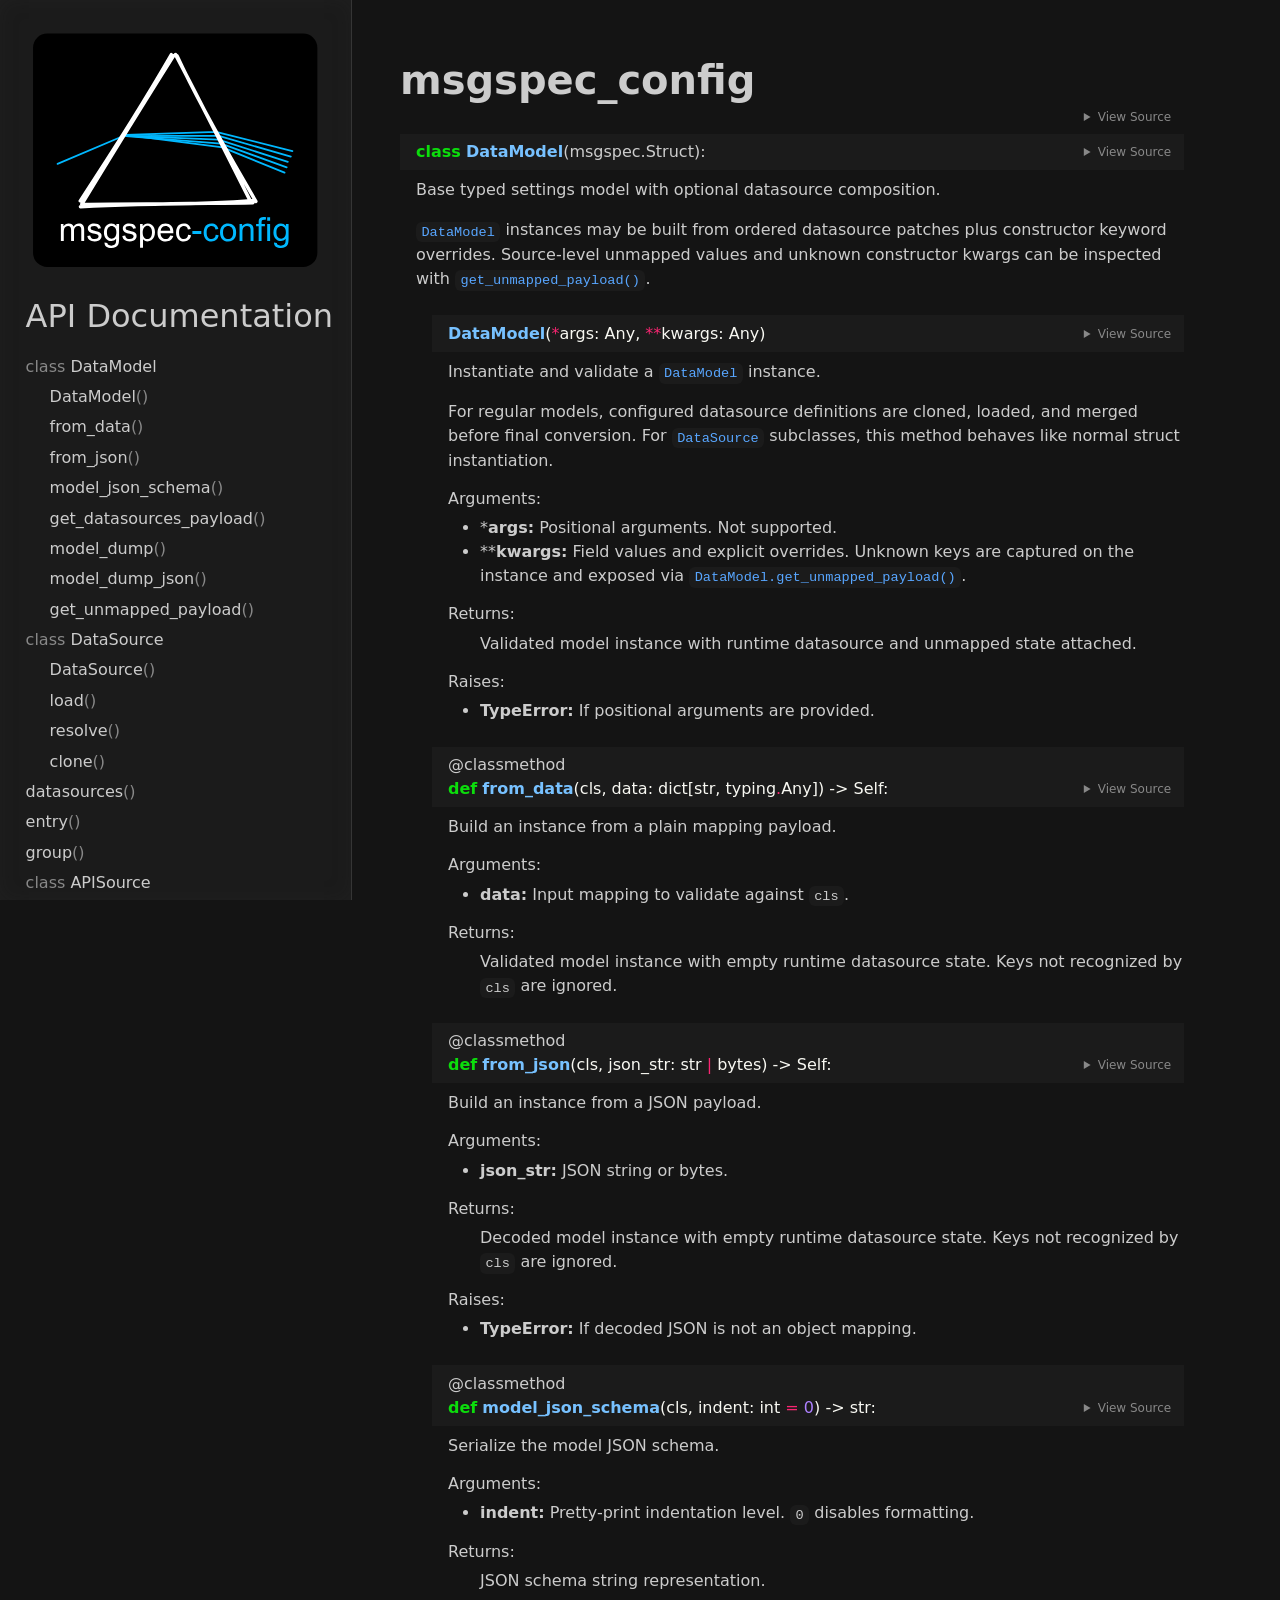
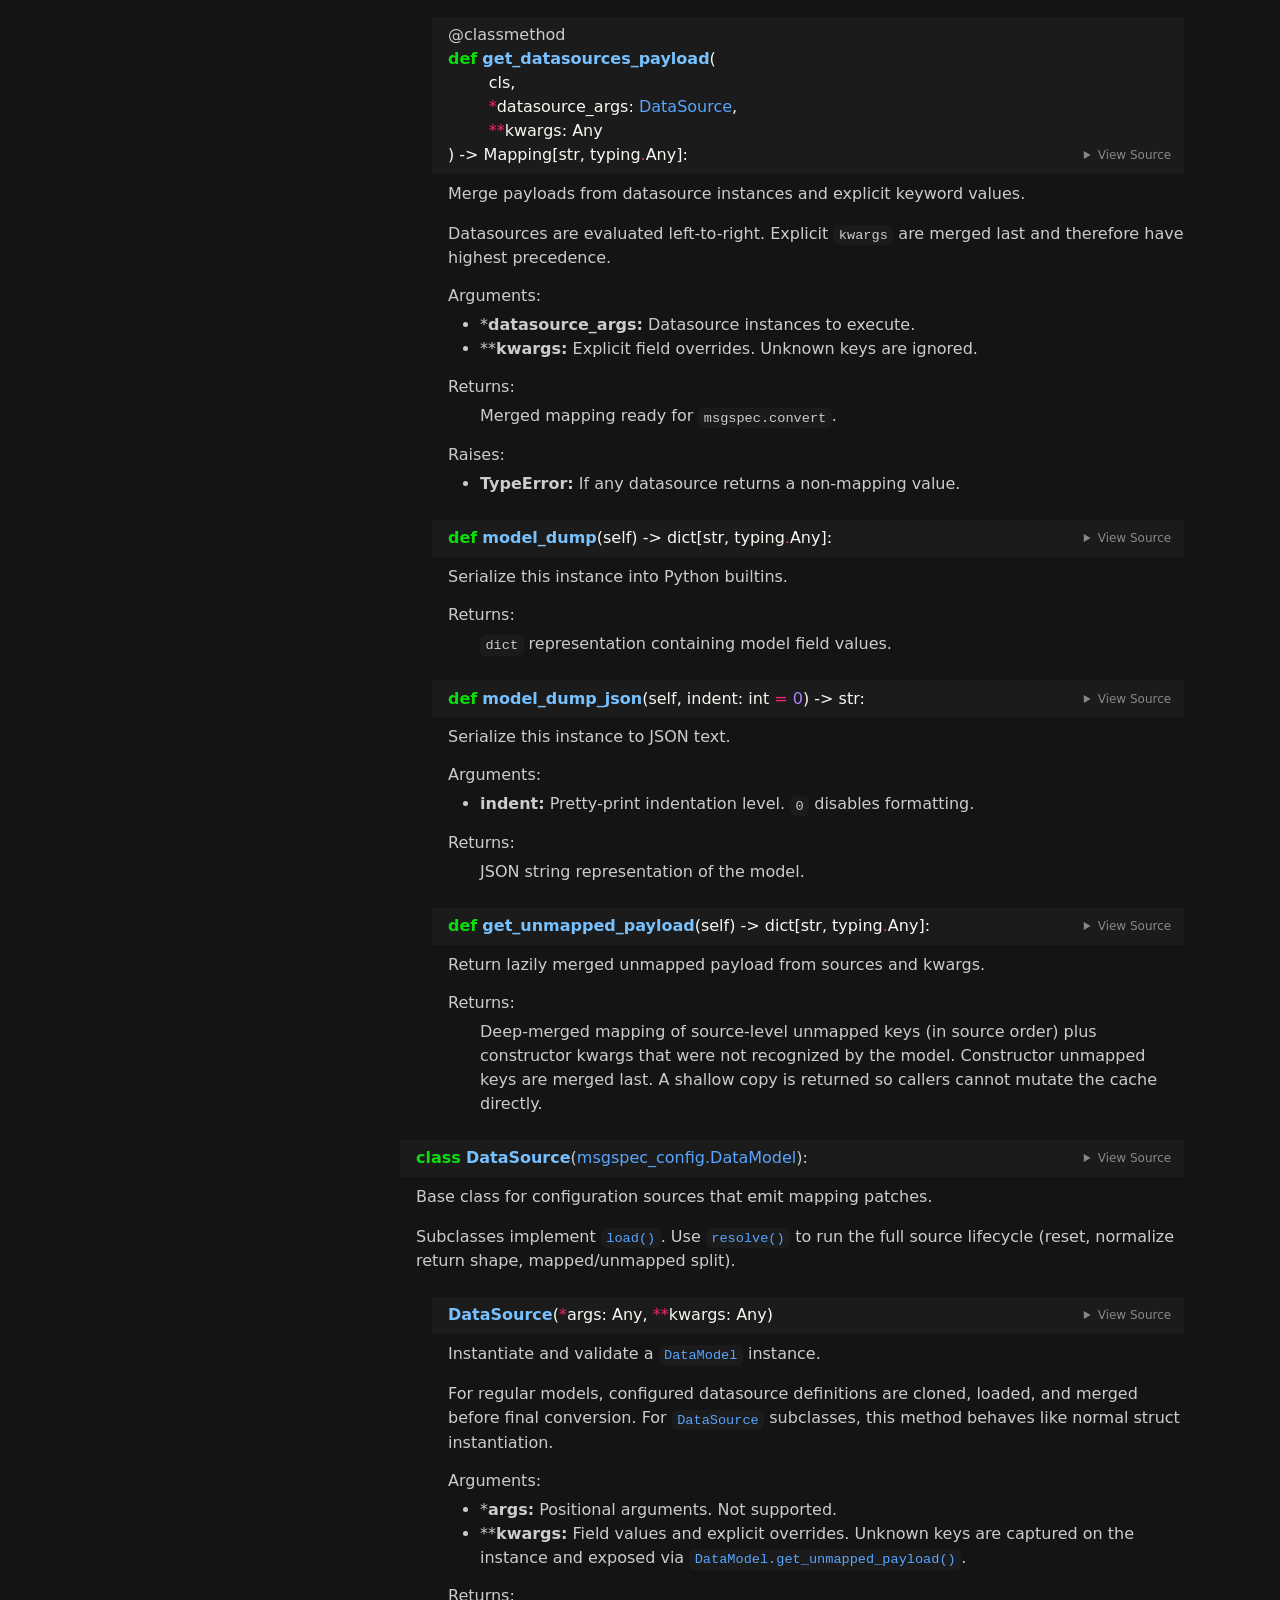
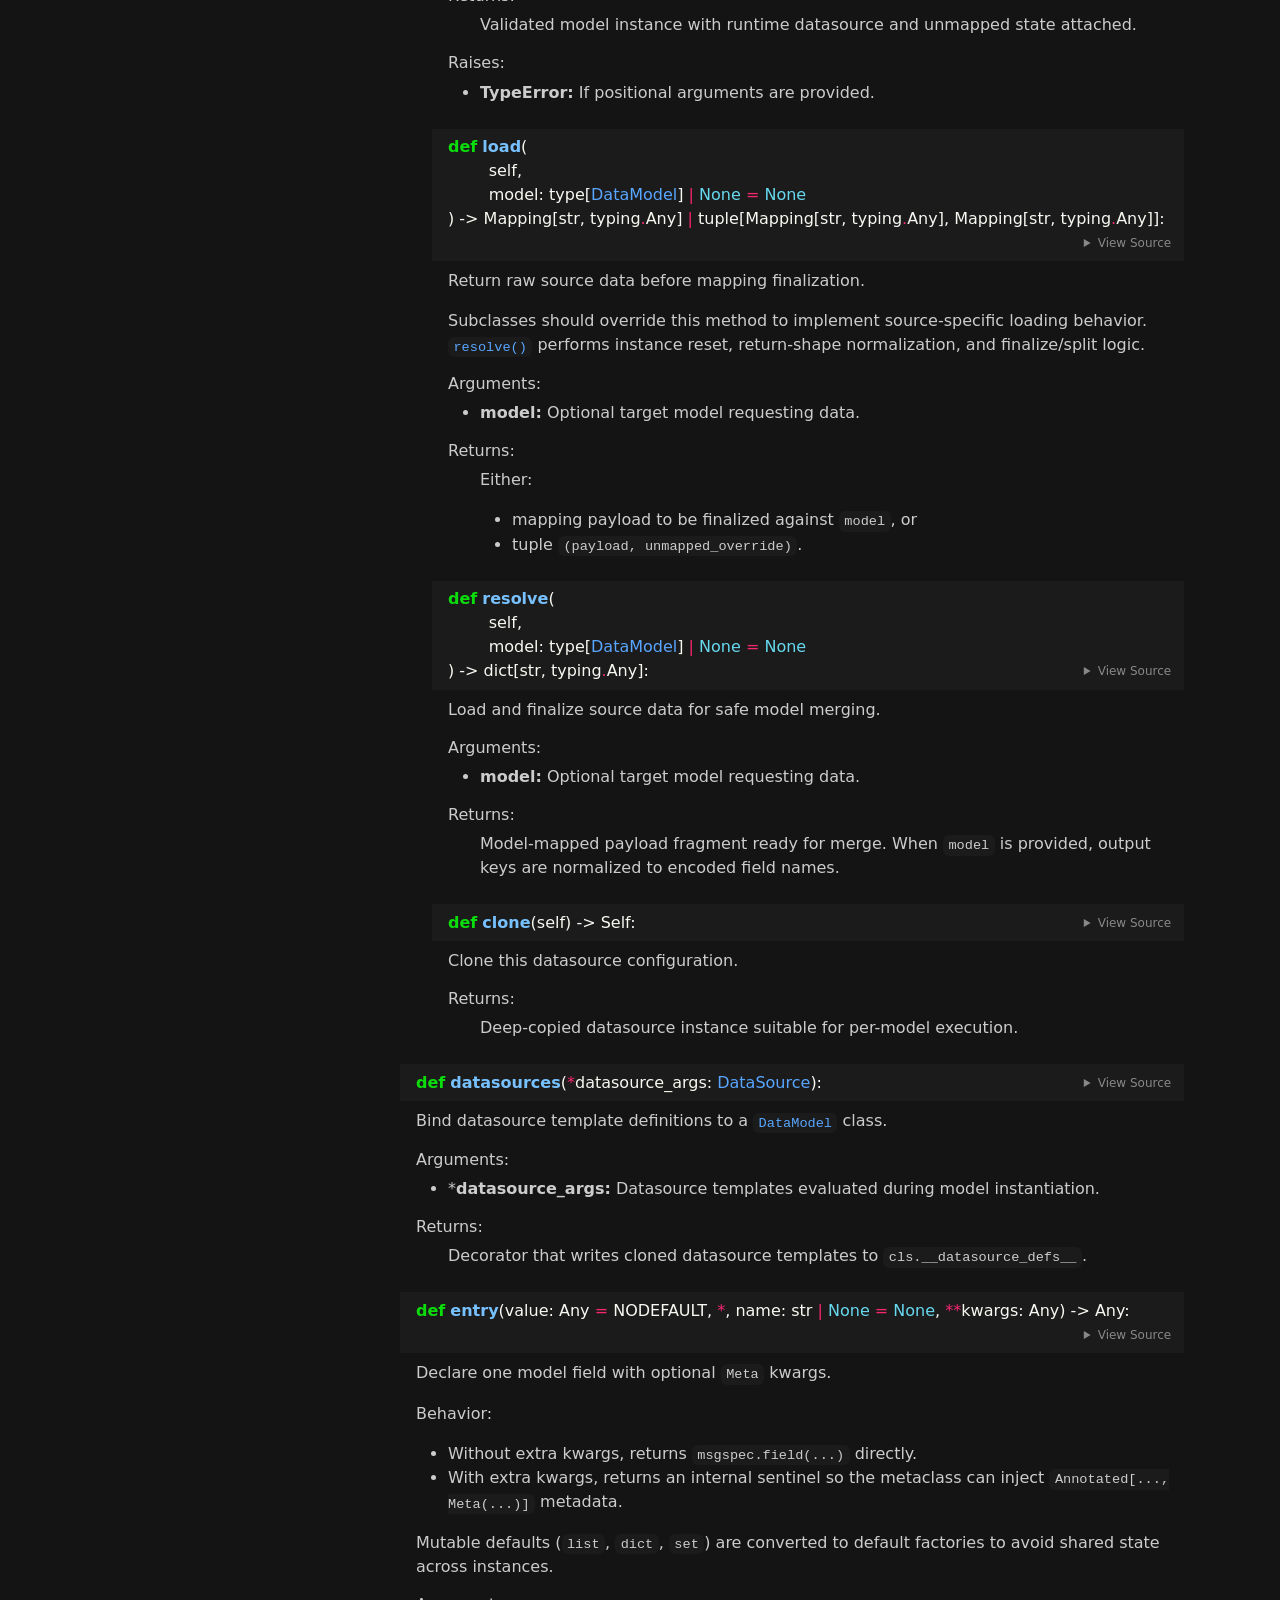
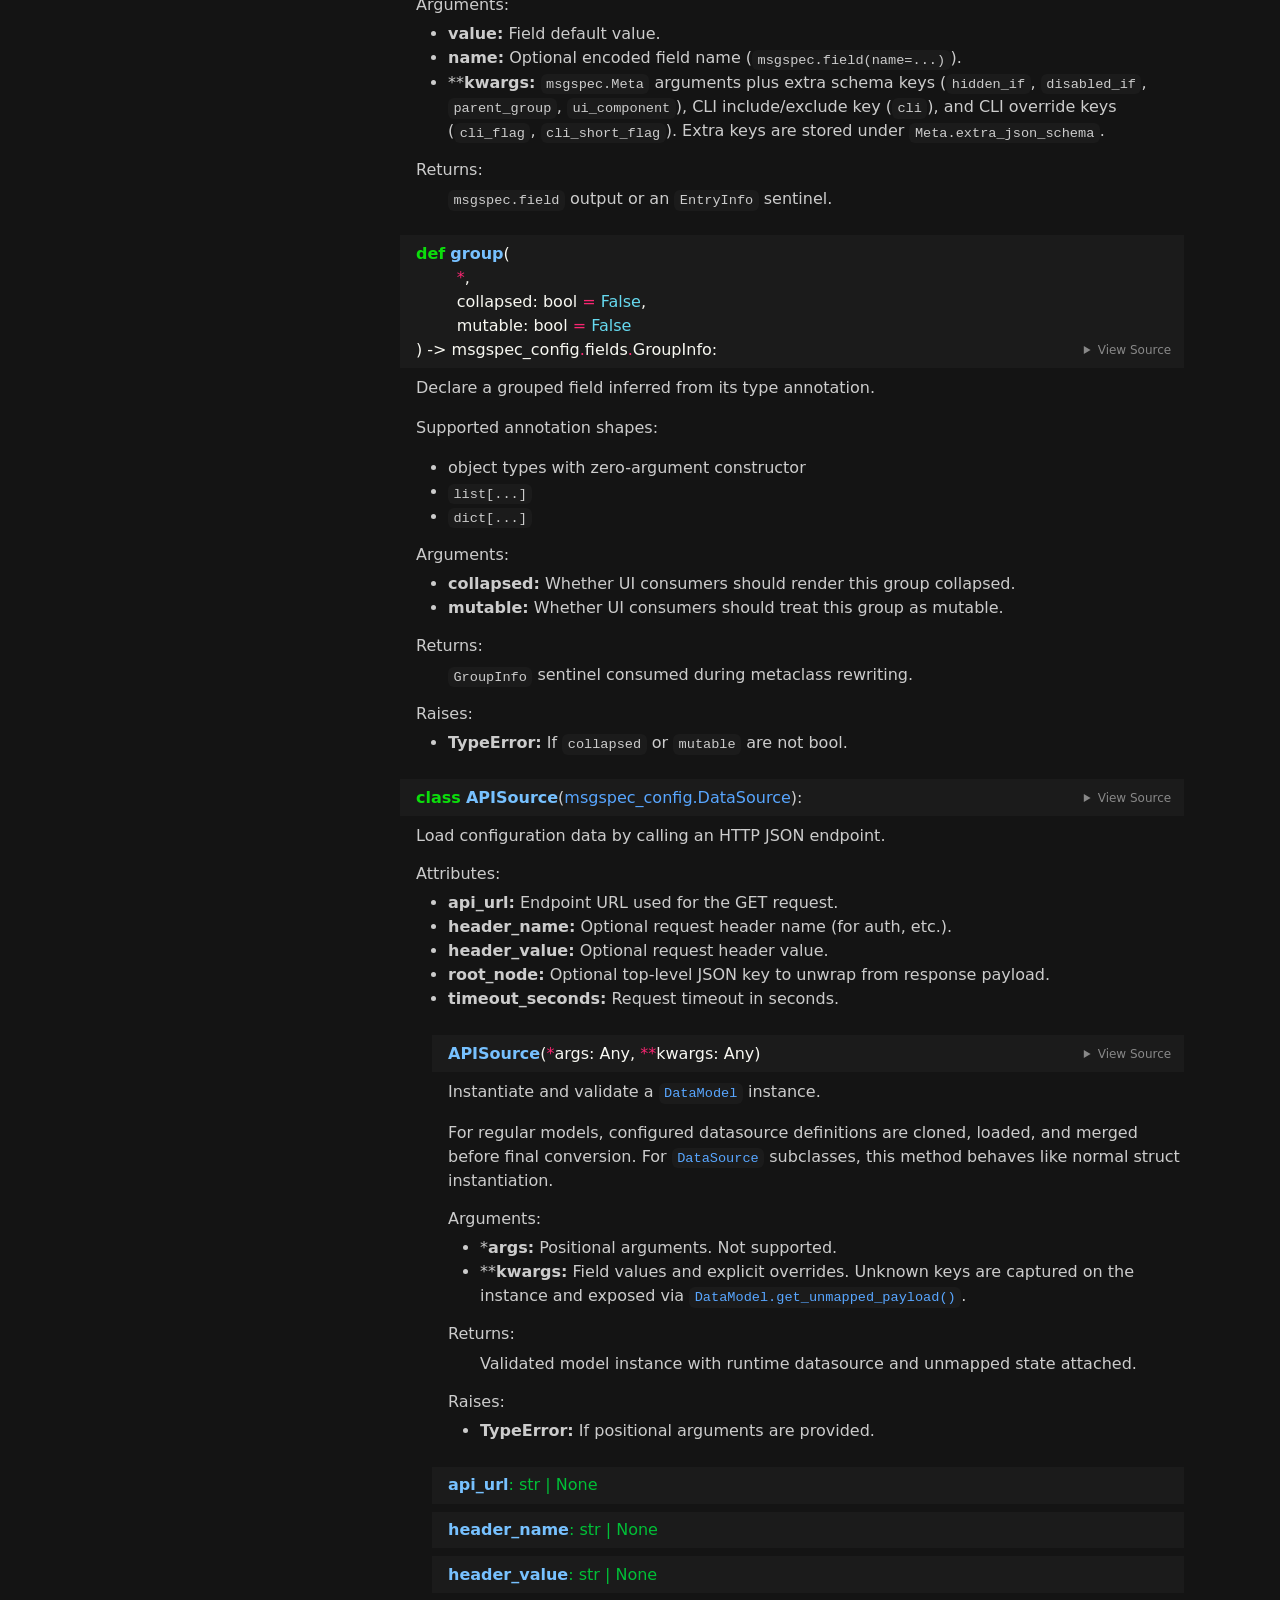
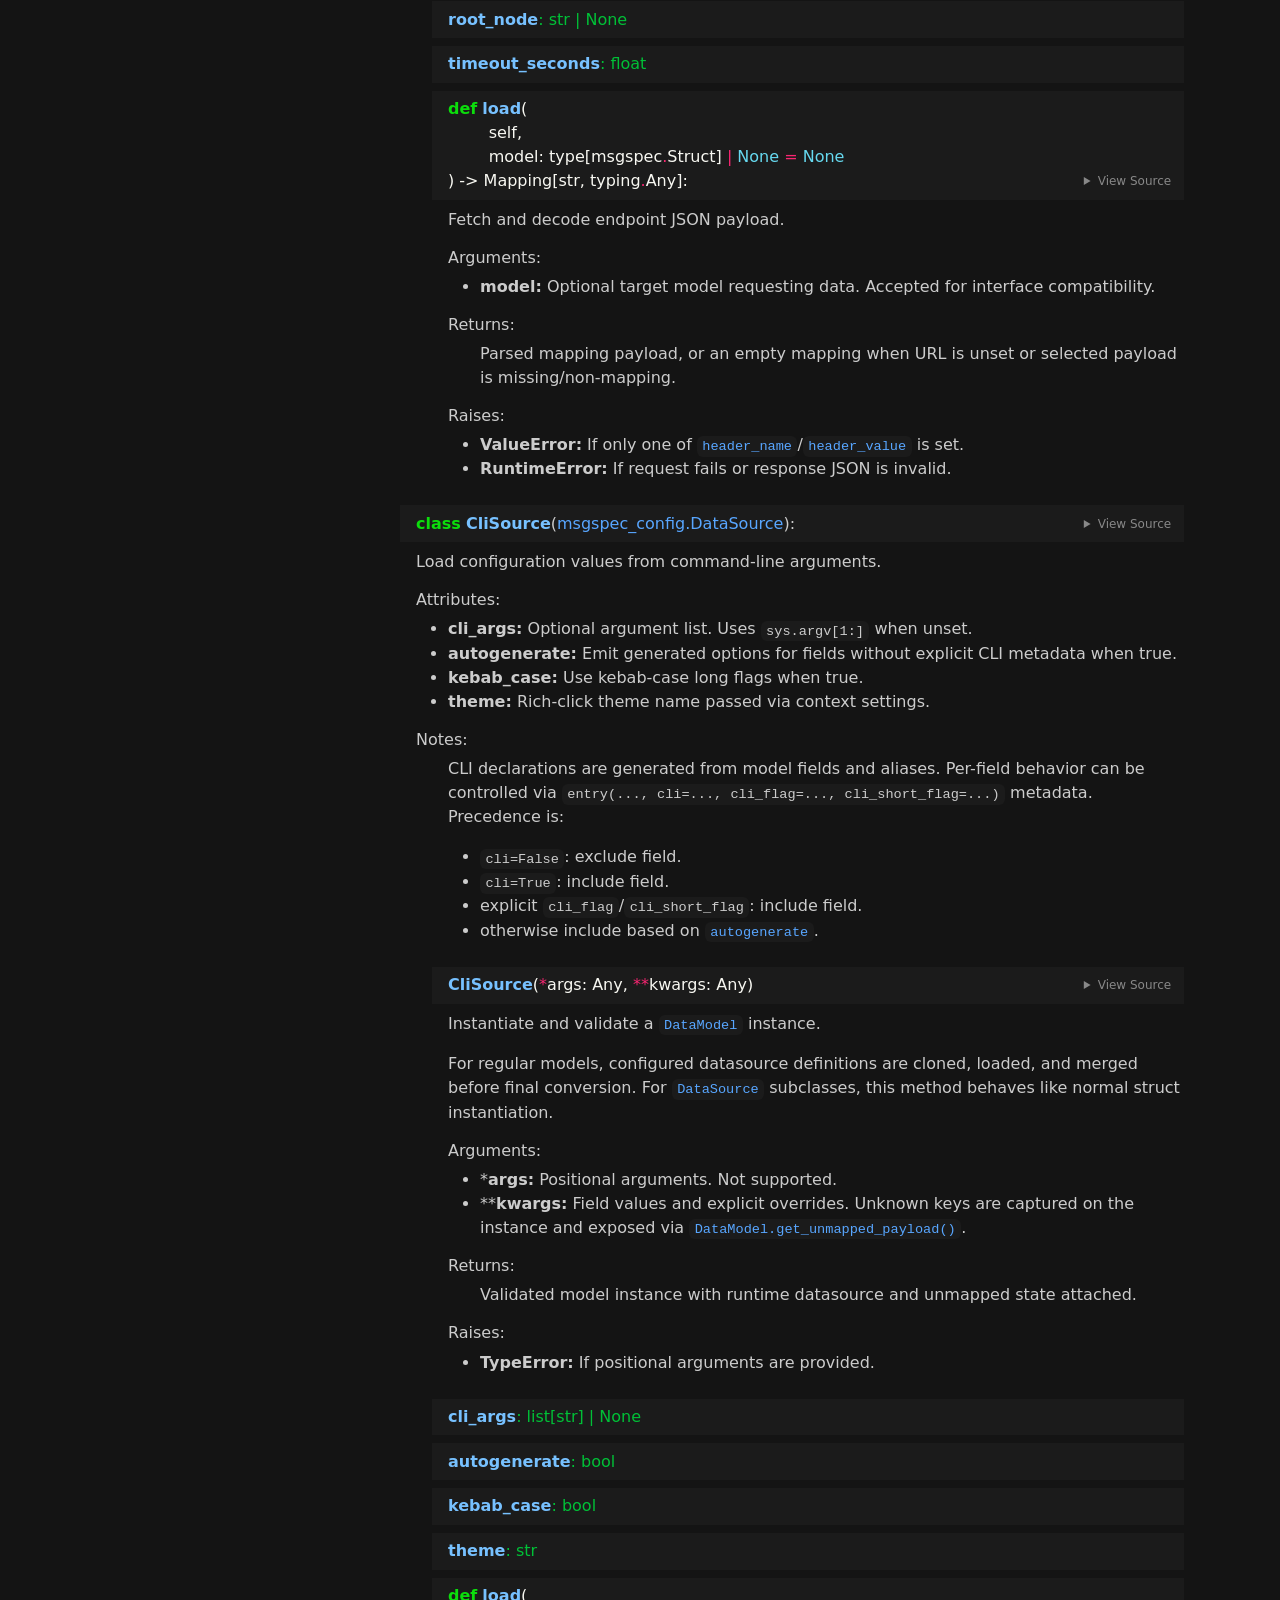
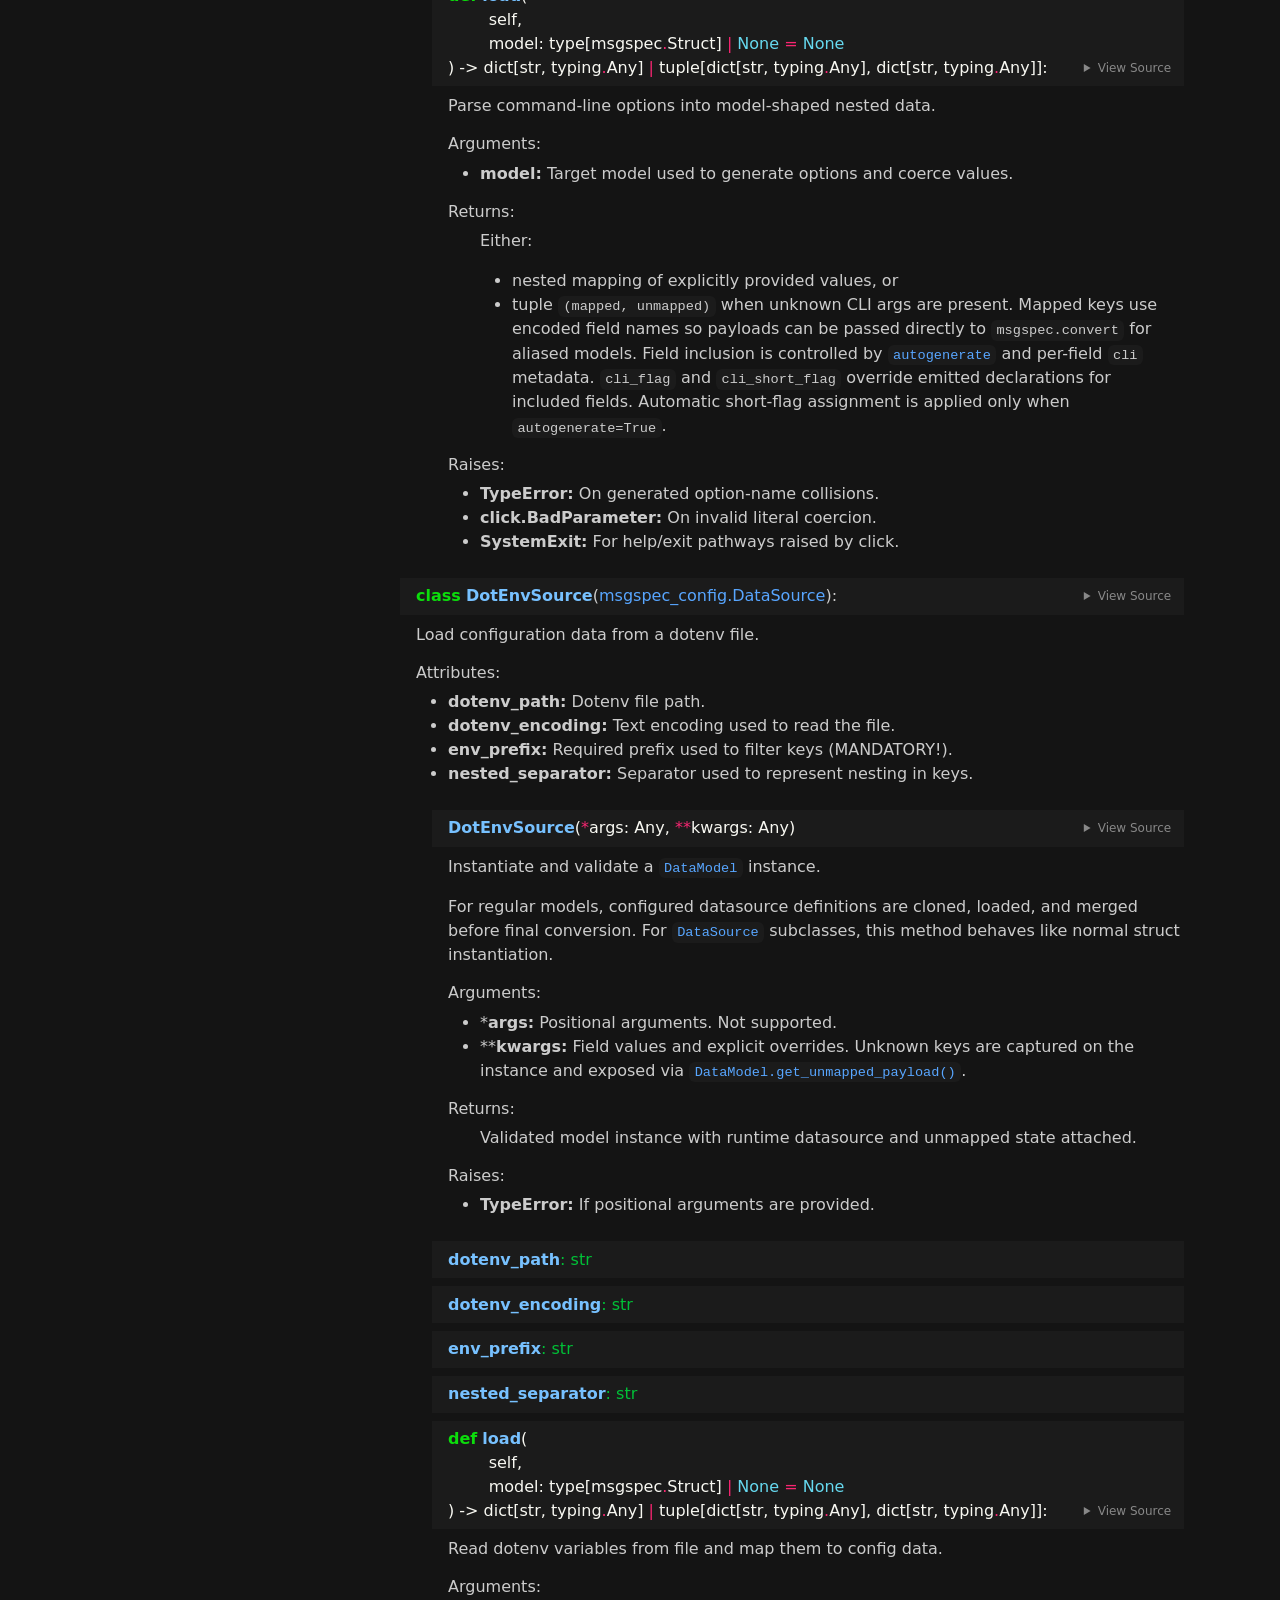
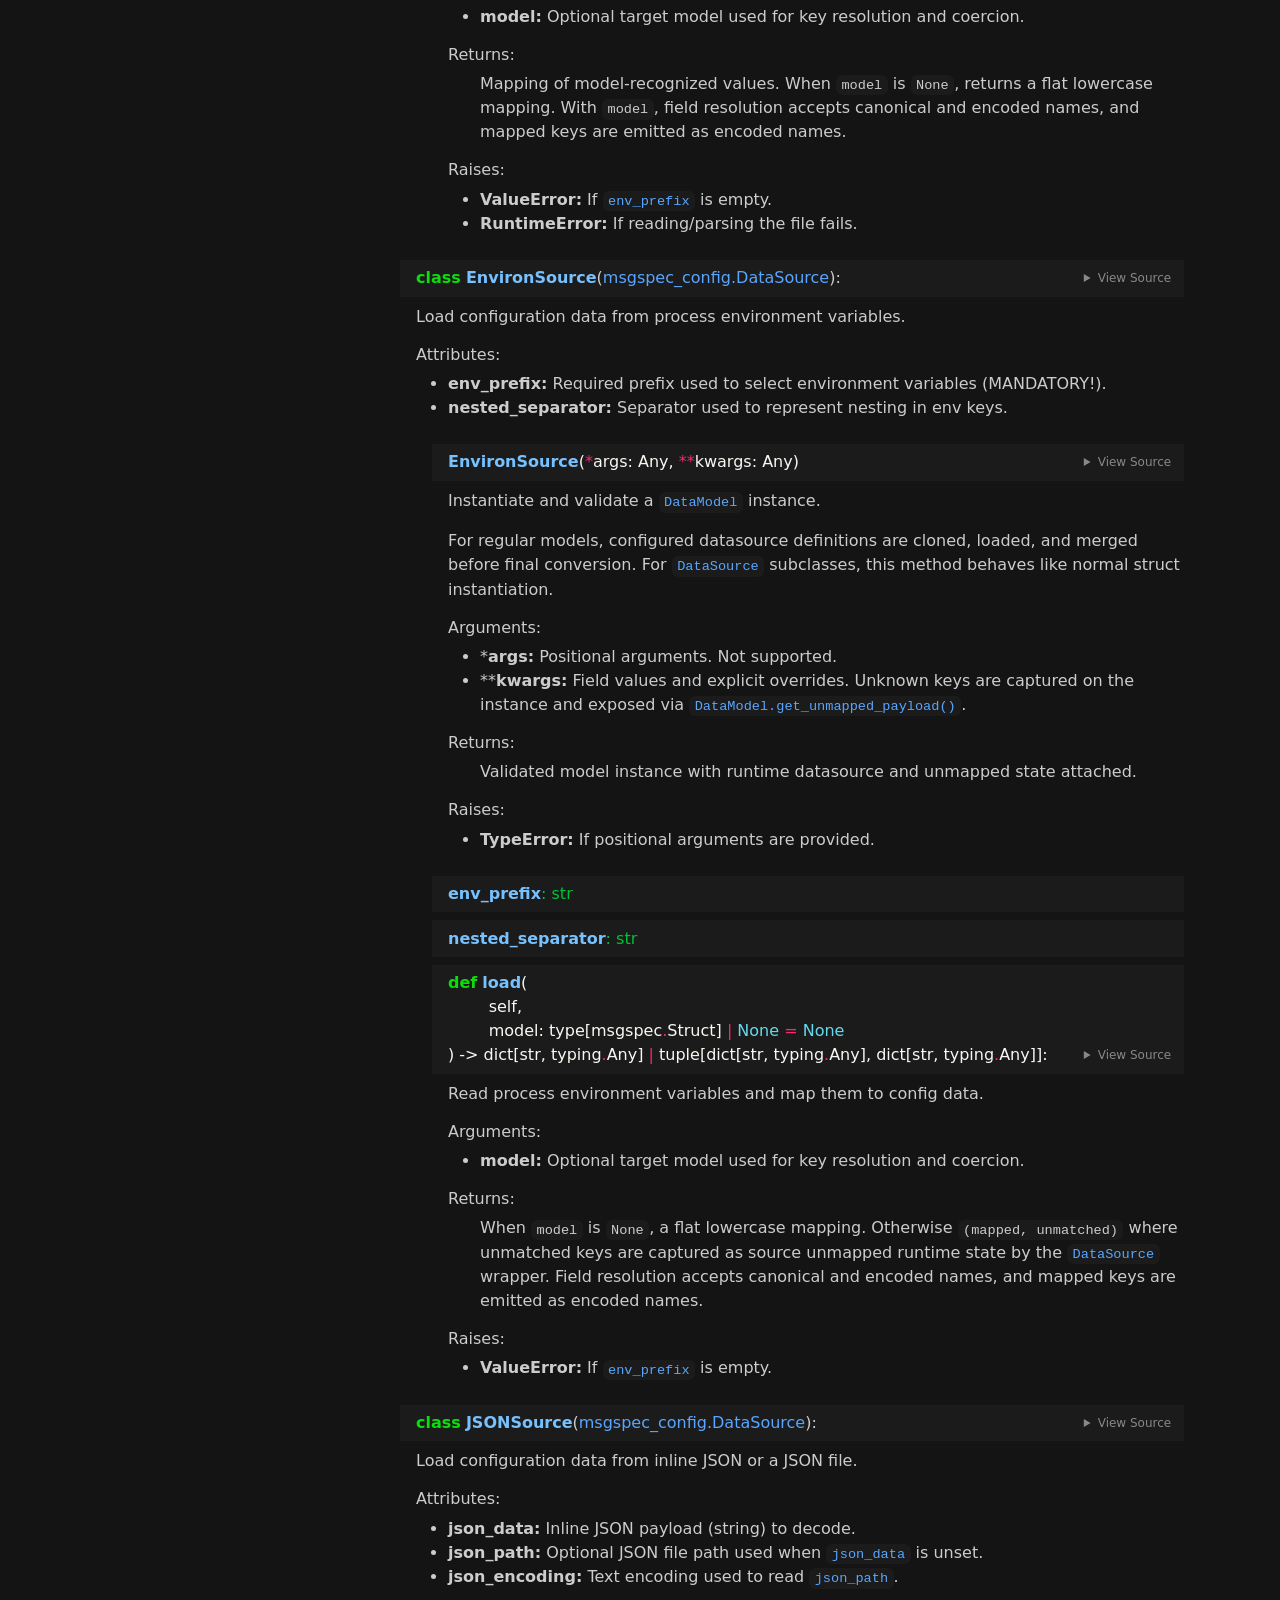
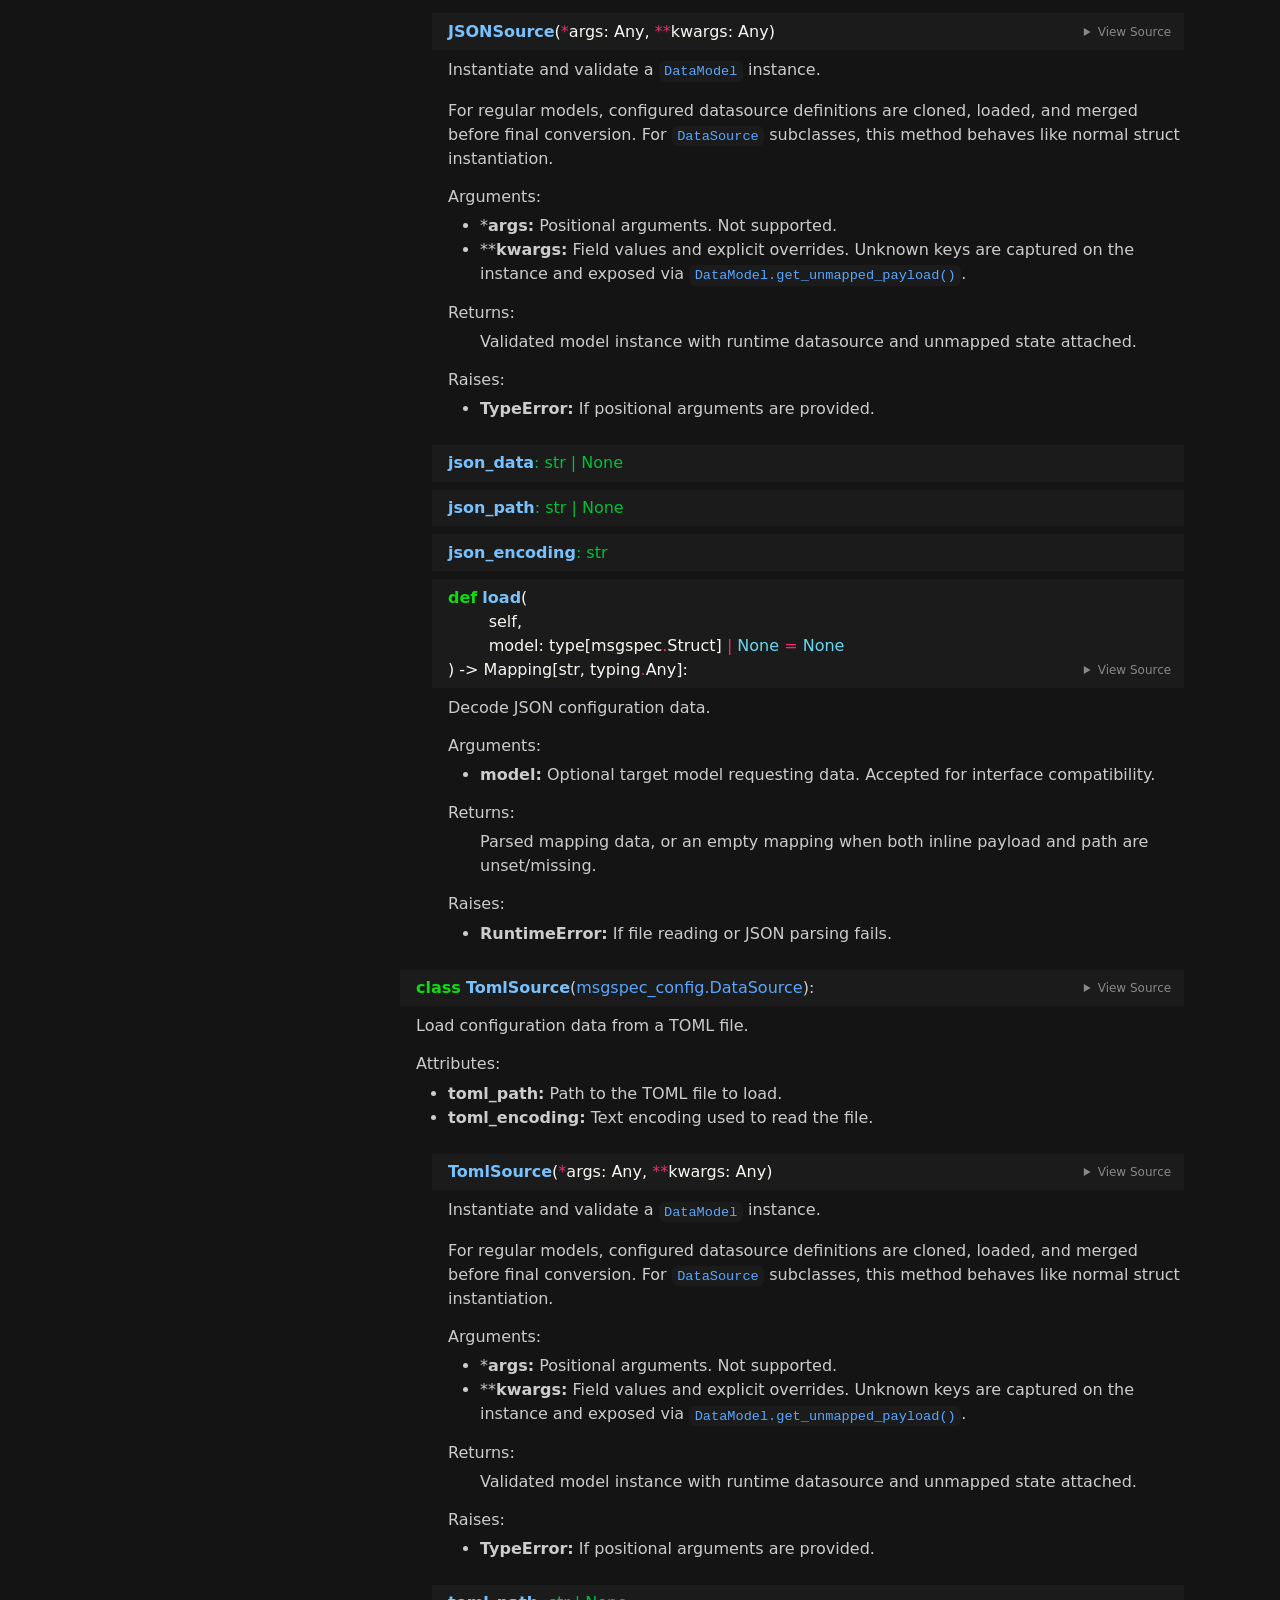
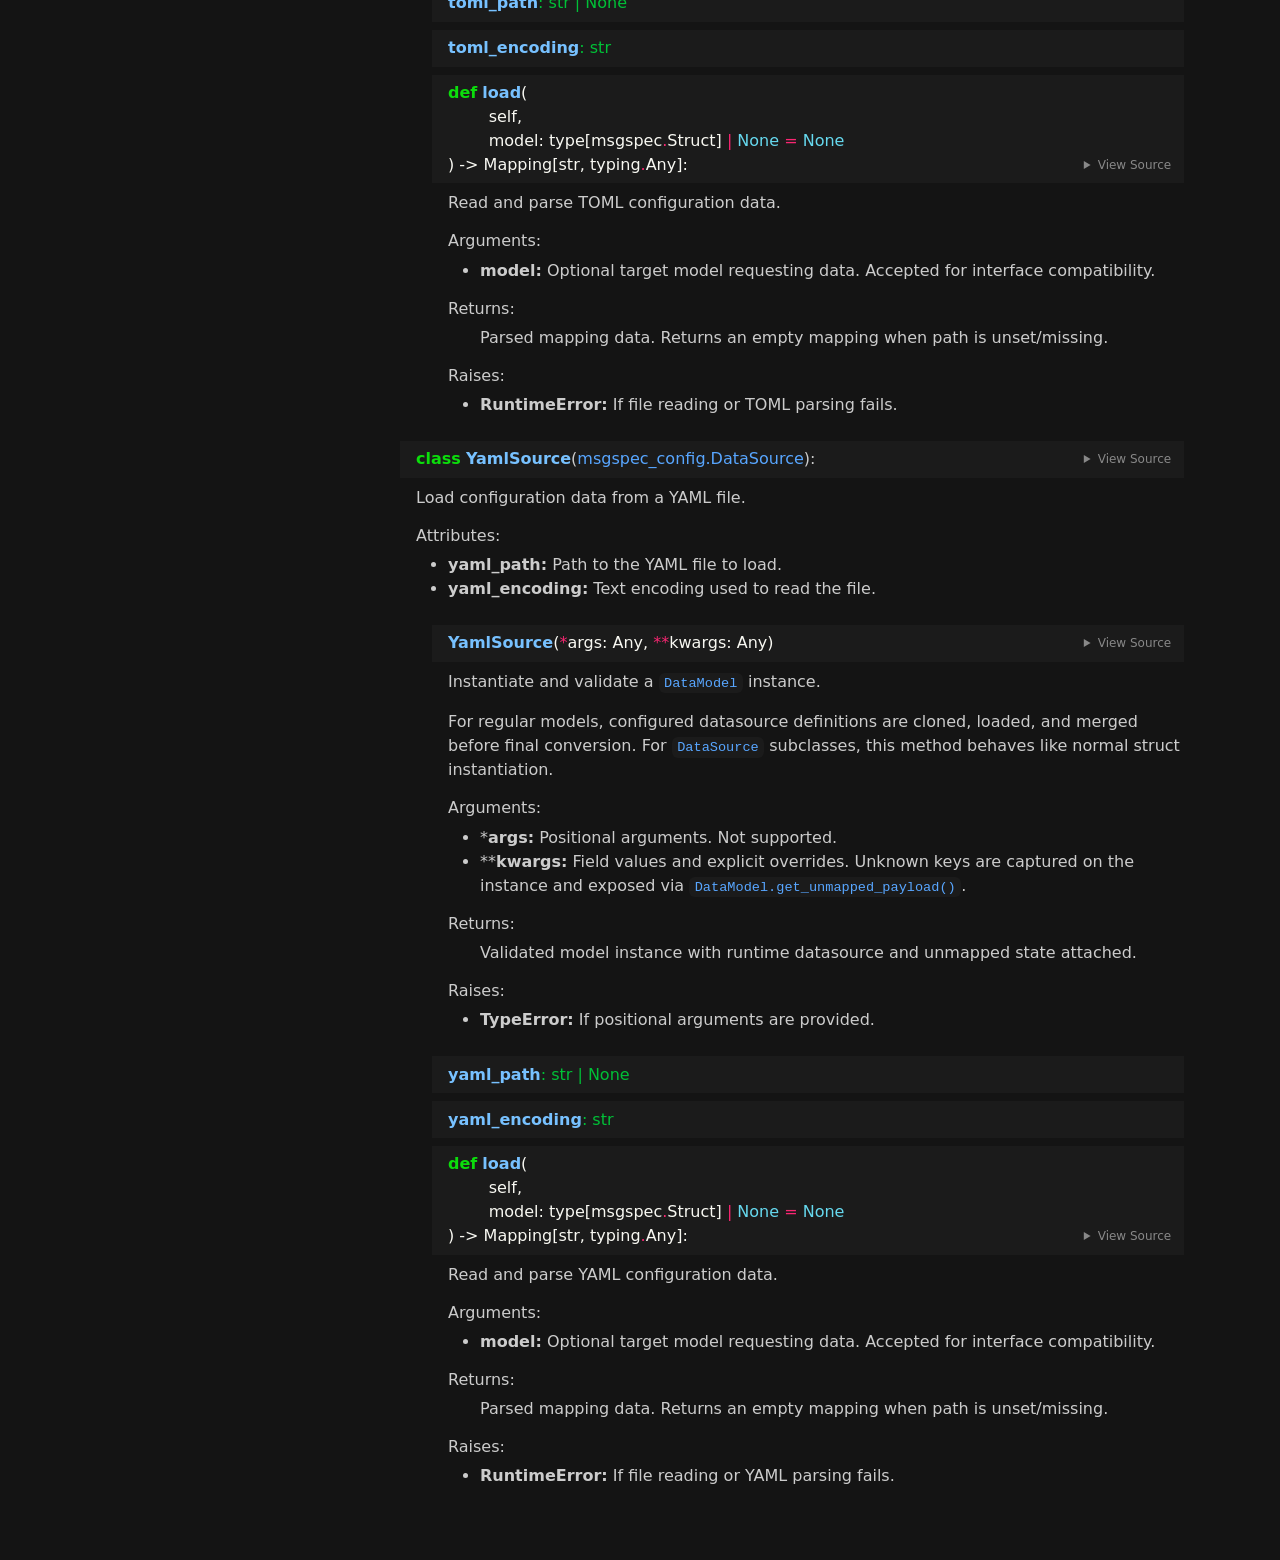
==== docs/msgspec_config.html @ c902c20e "Enhance CLI support in msgspec-config by adding `cli`, `cli_flag`, and `cli_short_flag` metadata opt" ====
<!doctype html>
<html lang="en">
<head>
    <meta charset="utf-8">
    <meta name="viewport" content="width=device-width, initial-scale=1">
    <meta name="generator" content="pdoc 16.0.0"/>
    <title>msgspec_config API documentation</title>
            <link rel="icon" href="assets/msgspec-config-logo.svg"/>

    <style>/*! * Bootstrap Reboot v5.0.0 (https://getbootstrap.com/) * Copyright 2011-2021 The Bootstrap Authors * Copyright 2011-2021 Twitter, Inc. * Licensed under MIT (https://github.com/twbs/bootstrap/blob/main/LICENSE) * Forked from Normalize.css, licensed MIT (https://github.com/necolas/normalize.css/blob/master/LICENSE.md) */*,::after,::before{box-sizing:border-box}@media (prefers-reduced-motion:no-preference){:root{scroll-behavior:smooth}}body{margin:0;font-family:system-ui,-apple-system,"Segoe UI",Roboto,"Helvetica Neue",Arial,"Noto Sans","Liberation Sans",sans-serif,"Apple Color Emoji","Segoe UI Emoji","Segoe UI Symbol","Noto Color Emoji";font-size:1rem;font-weight:400;line-height:1.5;color:#212529;background-color:#fff;-webkit-text-size-adjust:100%;-webkit-tap-highlight-color:transparent}hr{margin:1rem 0;color:inherit;background-color:currentColor;border:0;opacity:.25}hr:not([size]){height:1px}h1,h2,h3,h4,h5,h6{margin-top:0;margin-bottom:.5rem;font-weight:500;line-height:1.2}h1{font-size:calc(1.375rem + 1.5vw)}@media (min-width:1200px){h1{font-size:2.5rem}}h2{font-size:calc(1.325rem + .9vw)}@media (min-width:1200px){h2{font-size:2rem}}h3{font-size:calc(1.3rem + .6vw)}@media (min-width:1200px){h3{font-size:1.75rem}}h4{font-size:calc(1.275rem + .3vw)}@media (min-width:1200px){h4{font-size:1.5rem}}h5{font-size:1.25rem}h6{font-size:1rem}p{margin-top:0;margin-bottom:1rem}abbr[data-bs-original-title],abbr[title]{-webkit-text-decoration:underline dotted;text-decoration:underline dotted;cursor:help;-webkit-text-decoration-skip-ink:none;text-decoration-skip-ink:none}address{margin-bottom:1rem;font-style:normal;line-height:inherit}ol,ul{padding-left:2rem}dl,ol,ul{margin-top:0;margin-bottom:1rem}ol ol,ol ul,ul ol,ul ul{margin-bottom:0}dt{font-weight:700}dd{margin-bottom:.5rem;margin-left:0}blockquote{margin:0 0 1rem}b,strong{font-weight:bolder}small{font-size:.875em}mark{padding:.2em;background-color:#fcf8e3}sub,sup{position:relative;font-size:.75em;line-height:0;vertical-align:baseline}sub{bottom:-.25em}sup{top:-.5em}a{color:#0d6efd;text-decoration:underline}a:hover{color:#0a58ca}a:not([href]):not([class]),a:not([href]):not([class]):hover{color:inherit;text-decoration:none}code,kbd,pre,samp{font-family:SFMono-Regular,Menlo,Monaco,Consolas,"Liberation Mono","Courier New",monospace;font-size:1em;direction:ltr;unicode-bidi:bidi-override}pre{display:block;margin-top:0;margin-bottom:1rem;overflow:auto;font-size:.875em}pre code{font-size:inherit;color:inherit;word-break:normal}code{font-size:.875em;color:#d63384;word-wrap:break-word}a>code{color:inherit}kbd{padding:.2rem .4rem;font-size:.875em;color:#fff;background-color:#212529;border-radius:.2rem}kbd kbd{padding:0;font-size:1em;font-weight:700}figure{margin:0 0 1rem}img,svg{vertical-align:middle}table{caption-side:bottom;border-collapse:collapse}caption{padding-top:.5rem;padding-bottom:.5rem;color:#6c757d;text-align:left}th{text-align:inherit;text-align:-webkit-match-parent}tbody,td,tfoot,th,thead,tr{border-color:inherit;border-style:solid;border-width:0}label{display:inline-block}button{border-radius:0}button:focus:not(:focus-visible){outline:0}button,input,optgroup,select,textarea{margin:0;font-family:inherit;font-size:inherit;line-height:inherit}button,select{text-transform:none}[role=button]{cursor:pointer}select{word-wrap:normal}select:disabled{opacity:1}[list]::-webkit-calendar-picker-indicator{display:none}[type=button],[type=reset],[type=submit],button{-webkit-appearance:button}[type=button]:not(:disabled),[type=reset]:not(:disabled),[type=submit]:not(:disabled),button:not(:disabled){cursor:pointer}::-moz-focus-inner{padding:0;border-style:none}textarea{resize:vertical}fieldset{min-width:0;padding:0;margin:0;border:0}legend{float:left;width:100%;padding:0;margin-bottom:.5rem;font-size:calc(1.275rem + .3vw);line-height:inherit}@media (min-width:1200px){legend{font-size:1.5rem}}legend+*{clear:left}::-webkit-datetime-edit-day-field,::-webkit-datetime-edit-fields-wrapper,::-webkit-datetime-edit-hour-field,::-webkit-datetime-edit-minute,::-webkit-datetime-edit-month-field,::-webkit-datetime-edit-text,::-webkit-datetime-edit-year-field{padding:0}::-webkit-inner-spin-button{height:auto}[type=search]{outline-offset:-2px;-webkit-appearance:textfield}::-webkit-search-decoration{-webkit-appearance:none}::-webkit-color-swatch-wrapper{padding:0}::file-selector-button{font:inherit}::-webkit-file-upload-button{font:inherit;-webkit-appearance:button}output{display:inline-block}iframe{border:0}summary{display:list-item;cursor:pointer}progress{vertical-align:baseline}[hidden]{display:none!important}</style>
    <style>/*! syntax-highlighting.css */pre{line-height:125%;}span.linenos{color:inherit; background-color:transparent; padding-left:5px; padding-right:20px;}.pdoc-code .hll{background-color:#49483e}.pdoc-code{background:#272822; color:#f8f8f2}.pdoc-code .c{color:#75715e}.pdoc-code .err{color:#960050; background-color:#1e0010}.pdoc-code .esc{color:#f8f8f2}.pdoc-code .g{color:#f8f8f2}.pdoc-code .k{color:#66d9ef}.pdoc-code .l{color:#ae81ff}.pdoc-code .n{color:#f8f8f2}.pdoc-code .o{color:#f92672}.pdoc-code .x{color:#f8f8f2}.pdoc-code .p{color:#f8f8f2}.pdoc-code .ch{color:#75715e}.pdoc-code .cm{color:#75715e}.pdoc-code .cp{color:#75715e}.pdoc-code .cpf{color:#75715e}.pdoc-code .c1{color:#75715e}.pdoc-code .cs{color:#75715e}.pdoc-code .gd{color:#f92672}.pdoc-code .ge{color:#f8f8f2; font-style:italic}.pdoc-code .gr{color:#f8f8f2}.pdoc-code .gh{color:#f8f8f2}.pdoc-code .gi{color:#a6e22e}.pdoc-code .go{color:#66d9ef}.pdoc-code .gp{color:#f92672; font-weight:bold}.pdoc-code .gs{color:#f8f8f2; font-weight:bold}.pdoc-code .gu{color:#75715e}.pdoc-code .gt{color:#f8f8f2}.pdoc-code .kc{color:#66d9ef}.pdoc-code .kd{color:#66d9ef}.pdoc-code .kn{color:#f92672}.pdoc-code .kp{color:#66d9ef}.pdoc-code .kr{color:#66d9ef}.pdoc-code .kt{color:#66d9ef}.pdoc-code .ld{color:#e6db74}.pdoc-code .m{color:#ae81ff}.pdoc-code .s{color:#e6db74}.pdoc-code .na{color:#a6e22e}.pdoc-code .nb{color:#f8f8f2}.pdoc-code .nc{color:#a6e22e}.pdoc-code .no{color:#66d9ef}.pdoc-code .nd{color:#a6e22e}.pdoc-code .ni{color:#f8f8f2}.pdoc-code .ne{color:#a6e22e}.pdoc-code .nf{color:#a6e22e}.pdoc-code .nl{color:#f8f8f2}.pdoc-code .nn{color:#f8f8f2}.pdoc-code .nx{color:#a6e22e}.pdoc-code .py{color:#f8f8f2}.pdoc-code .nt{color:#f92672}.pdoc-code .nv{color:#f8f8f2}.pdoc-code .ow{color:#f92672}.pdoc-code .w{color:#f8f8f2}.pdoc-code .mb{color:#ae81ff}.pdoc-code .mf{color:#ae81ff}.pdoc-code .mh{color:#ae81ff}.pdoc-code .mi{color:#ae81ff}.pdoc-code .mo{color:#ae81ff}.pdoc-code .sa{color:#e6db74}.pdoc-code .sb{color:#e6db74}.pdoc-code .sc{color:#e6db74}.pdoc-code .dl{color:#e6db74}.pdoc-code .sd{color:#e6db74}.pdoc-code .s2{color:#e6db74}.pdoc-code .se{color:#ae81ff}.pdoc-code .sh{color:#e6db74}.pdoc-code .si{color:#e6db74}.pdoc-code .sx{color:#e6db74}.pdoc-code .sr{color:#e6db74}.pdoc-code .s1{color:#e6db74}.pdoc-code .ss{color:#e6db74}.pdoc-code .bp{color:#f8f8f2}.pdoc-code .fm{color:#a6e22e}.pdoc-code .vc{color:#f8f8f2}.pdoc-code .vg{color:#f8f8f2}.pdoc-code .vi{color:#f8f8f2}.pdoc-code .vm{color:#f8f8f2}</style>
    <style>/*! theme.css */:root{--pdoc-background:#141414;font-family:"Inter", sans-serif;}.pdoc{--text:#ccc;--muted:#888;--link:#58a6ff;--link-hover:#3989ff;--code:#353535;--active:#444;--accent:#1b1b1b;--accent2:#353535;--nav-hover:rgba(0, 0, 0, 0.1);--name:#77C1FF;--def:#0cdd0c;--annotation:#00c037;}</style>
    <style>/*! layout.css */html, body{width:100%;height:100%;}html, main{scroll-behavior:smooth;}body{background-color:var(--pdoc-background);}@media (max-width:769px){#navtoggle{cursor:pointer;position:absolute;width:50px;height:40px;top:1rem;right:1rem;border-color:var(--text);color:var(--text);display:flex;opacity:0.8;z-index:999;}#navtoggle:hover{opacity:1;}#togglestate + div{display:none;}#togglestate:checked + div{display:inherit;}main, header{padding:2rem 3vw;}header + main{margin-top:-3rem;}.git-button{display:none !important;}nav input[type="search"]{max-width:77%;}nav input[type="search"]:first-child{margin-top:-6px;}nav input[type="search"]:valid ~ *{display:none !important;}}@media (min-width:770px){:root{--sidebar-width:clamp(12.5rem, 28vw, 22rem);}nav{position:fixed;overflow:auto;height:100vh;width:var(--sidebar-width);}main, header{padding:3rem 2rem 3rem calc(var(--sidebar-width) + 3rem);width:calc(54rem + var(--sidebar-width));max-width:100%;}header + main{margin-top:-4rem;}#navtoggle{display:none;}}#togglestate{position:absolute;height:0;opacity:0;}nav.pdoc{--pad:clamp(0.5rem, 2vw, 1.75rem);--indent:1.5rem;background-color:var(--accent);border-right:1px solid var(--accent2);box-shadow:0 0 20px rgba(50, 50, 50, .2) inset;padding:0 0 0 var(--pad);overflow-wrap:anywhere;scrollbar-width:thin; scrollbar-color:var(--accent2) transparent; z-index:1}nav.pdoc::-webkit-scrollbar{width:.4rem; }nav.pdoc::-webkit-scrollbar-thumb{background-color:var(--accent2); }nav.pdoc > div{padding:var(--pad) 0;}nav.pdoc .module-list-button{display:inline-flex;align-items:center;color:var(--text);border-color:var(--muted);margin-bottom:1rem;}nav.pdoc .module-list-button:hover{border-color:var(--text);}nav.pdoc input[type=search]{display:block;outline-offset:0;width:calc(100% - var(--pad));}nav.pdoc .logo{max-width:calc(100% - var(--pad));max-height:35vh;display:block;margin:0 auto 1rem;transform:translate(calc(-.5 * var(--pad)), 0);}nav.pdoc ul{list-style:none;padding-left:0;}nav.pdoc > div > ul{margin-left:calc(0px - var(--pad));}nav.pdoc li a{padding:.2rem 0 .2rem calc(var(--pad) + var(--indent));}nav.pdoc > div > ul > li > a{padding-left:var(--pad);}nav.pdoc li{transition:all 100ms;}nav.pdoc li:hover{background-color:var(--nav-hover);}nav.pdoc a, nav.pdoc a:hover{color:var(--text);}nav.pdoc a{display:block;}nav.pdoc > h2:first-of-type{margin-top:1.5rem;}nav.pdoc .class:before{content:"class ";color:var(--muted);}nav.pdoc .function:after{content:"()";color:var(--muted);}nav.pdoc footer:before{content:"";display:block;width:calc(100% - var(--pad));border-top:solid var(--accent2) 1px;margin-top:1.5rem;padding-top:.5rem;}nav.pdoc footer{font-size:small;}</style>
    <style>/*! content.css */.pdoc{color:var(--text);box-sizing:border-box;line-height:1.5;background:none;}.pdoc .pdoc-button{cursor:pointer;display:inline-block;border:solid black 1px;border-radius:2px;font-size:.75rem;padding:calc(0.5em - 1px) 1em;transition:100ms all;}.pdoc .alert{padding:1rem 1rem 1rem calc(1.5rem + 24px);border:1px solid transparent;border-radius:.25rem;background-repeat:no-repeat;background-position:.75rem center;margin-bottom:1rem;}.pdoc .alert > em{display:none;}.pdoc .alert > *:last-child{margin-bottom:0;}.pdoc .alert.note{color:#084298;background-color:#cfe2ff;border-color:#b6d4fe;background-image:url("data:image/svg+xml,%3Csvg%20xmlns%3D%22http%3A//www.w3.org/2000/svg%22%20width%3D%2224%22%20height%3D%2224%22%20fill%3D%22%23084298%22%20viewBox%3D%220%200%2016%2016%22%3E%3Cpath%20d%3D%22M8%2016A8%208%200%201%200%208%200a8%208%200%200%200%200%2016zm.93-9.412-1%204.705c-.07.34.029.533.304.533.194%200%20.487-.07.686-.246l-.088.416c-.287.346-.92.598-1.465.598-.703%200-1.002-.422-.808-1.319l.738-3.468c.064-.293.006-.399-.287-.47l-.451-.081.082-.381%202.29-.287zM8%205.5a1%201%200%201%201%200-2%201%201%200%200%201%200%202z%22/%3E%3C/svg%3E");}.pdoc .alert.tip{color:#0a3622;background-color:#d1e7dd;border-color:#a3cfbb;background-image:url("data:image/svg+xml,%3Csvg%20xmlns%3D%22http%3A//www.w3.org/2000/svg%22%20width%3D%2224%22%20height%3D%2224%22%20fill%3D%22%230a3622%22%20viewBox%3D%220%200%2016%2016%22%3E%3Cpath%20d%3D%22M2%206a6%206%200%201%201%2010.174%204.31c-.203.196-.359.4-.453.619l-.762%201.769A.5.5%200%200%201%2010.5%2013a.5.5%200%200%201%200%201%20.5.5%200%200%201%200%201l-.224.447a1%201%200%200%201-.894.553H6.618a1%201%200%200%201-.894-.553L5.5%2015a.5.5%200%200%201%200-1%20.5.5%200%200%201%200-1%20.5.5%200%200%201-.46-.302l-.761-1.77a2%202%200%200%200-.453-.618A5.98%205.98%200%200%201%202%206m6-5a5%205%200%200%200-3.479%208.592c.263.254.514.564.676.941L5.83%2012h4.342l.632-1.467c.162-.377.413-.687.676-.941A5%205%200%200%200%208%201%22/%3E%3C/svg%3E");}.pdoc .alert.important{color:#055160;background-color:#cff4fc;border-color:#9eeaf9;background-image:url("data:image/svg+xml,%3Csvg%20xmlns%3D%22http%3A//www.w3.org/2000/svg%22%20width%3D%2224%22%20height%3D%2224%22%20fill%3D%22%23055160%22%20viewBox%3D%220%200%2016%2016%22%3E%3Cpath%20d%3D%22M2%200a2%202%200%200%200-2%202v12a2%202%200%200%200%202%202h12a2%202%200%200%200%202-2V2a2%202%200%200%200-2-2zm6%204c.535%200%20.954.462.9.995l-.35%203.507a.552.552%200%200%201-1.1%200L7.1%204.995A.905.905%200%200%201%208%204m.002%206a1%201%200%201%201%200%202%201%201%200%200%201%200-2%22/%3E%3C/svg%3E");}.pdoc .alert.warning{color:#664d03;background-color:#fff3cd;border-color:#ffecb5;background-image:url("data:image/svg+xml,%3Csvg%20xmlns%3D%22http%3A//www.w3.org/2000/svg%22%20width%3D%2224%22%20height%3D%2224%22%20fill%3D%22%23664d03%22%20viewBox%3D%220%200%2016%2016%22%3E%3Cpath%20d%3D%22M8.982%201.566a1.13%201.13%200%200%200-1.96%200L.165%2013.233c-.457.778.091%201.767.98%201.767h13.713c.889%200%201.438-.99.98-1.767L8.982%201.566zM8%205c.535%200%20.954.462.9.995l-.35%203.507a.552.552%200%200%201-1.1%200L7.1%205.995A.905.905%200%200%201%208%205zm.002%206a1%201%200%201%201%200%202%201%201%200%200%201%200-2z%22/%3E%3C/svg%3E");}.pdoc .alert.caution{color:#842029;background-color:#f8d7da;border-color:#f5c2c7;background-image:url("data:image/svg+xml,%3Csvg%20xmlns%3D%22http%3A//www.w3.org/2000/svg%22%20width%3D%2224%22%20height%3D%2224%22%20fill%3D%22%23842029%22%20viewBox%3D%220%200%2016%2016%22%3E%3Cpath%20d%3D%22M11.46.146A.5.5%200%200%200%2011.107%200H4.893a.5.5%200%200%200-.353.146L.146%204.54A.5.5%200%200%200%200%204.893v6.214a.5.5%200%200%200%20.146.353l4.394%204.394a.5.5%200%200%200%20.353.146h6.214a.5.5%200%200%200%20.353-.146l4.394-4.394a.5.5%200%200%200%20.146-.353V4.893a.5.5%200%200%200-.146-.353zM8%204c.535%200%20.954.462.9.995l-.35%203.507a.552.552%200%200%201-1.1%200L7.1%204.995A.905.905%200%200%201%208%204m.002%206a1%201%200%201%201%200%202%201%201%200%200%201%200-2%22/%3E%3C/svg%3E");}.pdoc .alert.danger{color:#842029;background-color:#f8d7da;border-color:#f5c2c7;background-image:url("data:image/svg+xml,%3Csvg%20xmlns%3D%22http%3A//www.w3.org/2000/svg%22%20width%3D%2224%22%20height%3D%2224%22%20fill%3D%22%23842029%22%20viewBox%3D%220%200%2016%2016%22%3E%3Cpath%20d%3D%22M5.52.359A.5.5%200%200%201%206%200h4a.5.5%200%200%201%20.474.658L8.694%206H12.5a.5.5%200%200%201%20.395.807l-7%209a.5.5%200%200%201-.873-.454L6.823%209.5H3.5a.5.5%200%200%201-.48-.641l2.5-8.5z%22/%3E%3C/svg%3E");}.pdoc .visually-hidden{position:absolute !important;width:1px !important;height:1px !important;padding:0 !important;margin:-1px !important;overflow:hidden !important;clip:rect(0, 0, 0, 0) !important;white-space:nowrap !important;border:0 !important;}.pdoc h1, .pdoc h2, .pdoc h3{font-weight:300;margin:.3em 0;padding:.2em 0;}.pdoc > section:not(.module-info) h1{font-size:1.5rem;font-weight:500;}.pdoc > section:not(.module-info) h2{font-size:1.4rem;font-weight:500;}.pdoc > section:not(.module-info) h3{font-size:1.3rem;font-weight:500;}.pdoc > section:not(.module-info) h4{font-size:1.2rem;}.pdoc > section:not(.module-info) h5{font-size:1.1rem;}.pdoc a{text-decoration:none;color:var(--link);}.pdoc a:hover{color:var(--link-hover);}.pdoc blockquote{margin-left:2rem;}.pdoc pre{border-top:1px solid var(--accent2);border-bottom:1px solid var(--accent2);margin-top:0;margin-bottom:1em;padding:.5rem 0 .5rem .5rem;overflow-x:auto;background-color:var(--code);}.pdoc code{color:var(--text);padding:.2em .4em;margin:0;font-size:85%;background-color:var(--accent);border-radius:6px;}.pdoc a > code{color:inherit;}.pdoc pre > code{display:inline-block;font-size:inherit;background:none;border:none;padding:0;}.pdoc > section:not(.module-info){margin-bottom:1.5rem;}.pdoc .modulename{margin-top:0;font-weight:bold;}.pdoc .modulename a{color:var(--link);transition:100ms all;}.pdoc .git-button{float:right;border:solid var(--link) 1px;}.pdoc .git-button:hover{background-color:var(--link);color:var(--pdoc-background);}.view-source-toggle-state,.view-source-toggle-state ~ .pdoc-code{display:none;}.view-source-toggle-state:checked ~ .pdoc-code{display:block;}.view-source-button{display:inline-block;float:right;font-size:.75rem;line-height:1.5rem;color:var(--muted);padding:0 .4rem 0 1.3rem;cursor:pointer;text-indent:-2px;}.view-source-button > span{visibility:hidden;}.module-info .view-source-button{float:none;display:flex;justify-content:flex-end;margin:-1.2rem .4rem -.2rem 0;}.view-source-button::before{position:absolute;content:"View Source";display:list-item;list-style-type:disclosure-closed;}.view-source-toggle-state:checked ~ .attr .view-source-button::before,.view-source-toggle-state:checked ~ .view-source-button::before{list-style-type:disclosure-open;}.pdoc .docstring{margin-bottom:1.5rem;}.pdoc section:not(.module-info) .docstring{margin-left:clamp(0rem, 5vw - 2rem, 1rem);}.pdoc .docstring .pdoc-code{margin-left:1em;margin-right:1em;}.pdoc h1:target,.pdoc h2:target,.pdoc h3:target,.pdoc h4:target,.pdoc h5:target,.pdoc h6:target,.pdoc .pdoc-code > pre > span:target{background-color:var(--active);box-shadow:-1rem 0 0 0 var(--active);}.pdoc .pdoc-code > pre > span:target{display:block;}.pdoc div:target > .attr,.pdoc section:target > .attr,.pdoc dd:target > a{background-color:var(--active);}.pdoc *{scroll-margin:2rem;}.pdoc .pdoc-code .linenos{user-select:none;}.pdoc .attr:hover{filter:contrast(0.95);}.pdoc section, .pdoc .classattr{position:relative;}.pdoc .headerlink{--width:clamp(1rem, 3vw, 2rem);position:absolute;top:0;left:calc(0rem - var(--width));transition:all 100ms ease-in-out;opacity:0;}.pdoc .headerlink::before{content:"#";display:block;text-align:center;width:var(--width);height:2.3rem;line-height:2.3rem;font-size:1.5rem;}.pdoc .attr:hover ~ .headerlink,.pdoc *:target > .headerlink,.pdoc .headerlink:hover{opacity:1;}.pdoc .attr{display:block;margin:.5rem 0 .5rem;padding:.4rem .4rem .4rem 1rem;background-color:var(--accent);overflow-x:auto;}.pdoc .classattr{margin-left:2rem;}.pdoc .decorator-deprecated{color:#842029;}.pdoc .decorator-deprecated ~ span{filter:grayscale(1) opacity(0.8);}.pdoc .name{color:var(--name);font-weight:bold;}.pdoc .def{color:var(--def);font-weight:bold;}.pdoc .signature{background-color:transparent;}.pdoc .param, .pdoc .return-annotation{white-space:pre;}.pdoc .signature.multiline .param{display:block;}.pdoc .signature.condensed .param{display:inline-block;}.pdoc .annotation{color:var(--annotation);}.pdoc .view-value-toggle-state,.pdoc .view-value-toggle-state ~ .default_value{display:none;}.pdoc .view-value-toggle-state:checked ~ .default_value{display:inherit;}.pdoc .view-value-button{font-size:.5rem;vertical-align:middle;border-style:dashed;margin-top:-0.1rem;}.pdoc .view-value-button:hover{background:white;}.pdoc .view-value-button::before{content:"show";text-align:center;width:2.2em;display:inline-block;}.pdoc .view-value-toggle-state:checked ~ .view-value-button::before{content:"hide";}.pdoc .inherited{margin-left:2rem;}.pdoc .inherited dt{font-weight:700;}.pdoc .inherited dt, .pdoc .inherited dd{display:inline;margin-left:0;margin-bottom:.5rem;}.pdoc .inherited dd:not(:last-child):after{content:", ";}.pdoc .inherited .class:before{content:"class ";}.pdoc .inherited .function a:after{content:"()";}.pdoc .search-result .docstring{overflow:auto;max-height:25vh;}.pdoc .search-result.focused > .attr{background-color:var(--active);}.pdoc .attribution{margin-top:2rem;display:block;opacity:0.5;transition:all 200ms;filter:grayscale(100%);}.pdoc .attribution:hover{opacity:1;filter:grayscale(0%);}.pdoc .attribution img{margin-left:5px;height:27px;vertical-align:bottom;width:50px;transition:all 200ms;}.pdoc table{display:block;width:max-content;max-width:100%;overflow:auto;margin-bottom:1rem;}.pdoc table th{font-weight:600;}.pdoc table th, .pdoc table td{padding:6px 13px;border:1px solid var(--accent2);}</style>
    <style>/*! custom.css */</style></head>
<body>
    <nav class="pdoc">
        <label id="navtoggle" for="togglestate" class="pdoc-button"><svg xmlns='http://www.w3.org/2000/svg' viewBox='0 0 30 30'><path stroke-linecap='round' stroke="currentColor" stroke-miterlimit='10' stroke-width='2' d='M4 7h22M4 15h22M4 23h22'/></svg></label>
        <input id="togglestate" type="checkbox" aria-hidden="true" tabindex="-1">
        <div>
            <img src="assets/msgspec-config-logo.svg" class="logo" alt="project logo"/>




            <h2>API Documentation</h2>
                <ul class="memberlist">
            <li>
                    <a class="class" href="#DataModel">DataModel</a>
                            <ul class="memberlist">
                        <li>
                                <a class="function" href="#DataModel.__init__">DataModel</a>
                        </li>
                        <li>
                                <a class="function" href="#DataModel.from_data">from_data</a>
                        </li>
                        <li>
                                <a class="function" href="#DataModel.from_json">from_json</a>
                        </li>
                        <li>
                                <a class="function" href="#DataModel.model_json_schema">model_json_schema</a>
                        </li>
                        <li>
                                <a class="function" href="#DataModel.get_datasources_payload">get_datasources_payload</a>
                        </li>
                        <li>
                                <a class="function" href="#DataModel.model_dump">model_dump</a>
                        </li>
                        <li>
                                <a class="function" href="#DataModel.model_dump_json">model_dump_json</a>
                        </li>
                        <li>
                                <a class="function" href="#DataModel.get_unmapped_payload">get_unmapped_payload</a>
                        </li>
                </ul>

            </li>
            <li>
                    <a class="class" href="#DataSource">DataSource</a>
                            <ul class="memberlist">
                        <li>
                                <a class="function" href="#DataSource.__init__">DataSource</a>
                        </li>
                        <li>
                                <a class="function" href="#DataSource.load">load</a>
                        </li>
                        <li>
                                <a class="function" href="#DataSource.resolve">resolve</a>
                        </li>
                        <li>
                                <a class="function" href="#DataSource.clone">clone</a>
                        </li>
                </ul>

            </li>
            <li>
                    <a class="function" href="#datasources">datasources</a>
            </li>
            <li>
                    <a class="function" href="#entry">entry</a>
            </li>
            <li>
                    <a class="function" href="#group">group</a>
            </li>
            <li>
                    <a class="class" href="#APISource">APISource</a>
                            <ul class="memberlist">
                        <li>
                                <a class="function" href="#APISource.__init__">APISource</a>
                        </li>
                        <li>
                                <a class="variable" href="#APISource.api_url">api_url</a>
                        </li>
                        <li>
                                <a class="variable" href="#APISource.header_name">header_name</a>
                        </li>
                        <li>
                                <a class="variable" href="#APISource.header_value">header_value</a>
                        </li>
                        <li>
                                <a class="variable" href="#APISource.root_node">root_node</a>
                        </li>
                        <li>
                                <a class="variable" href="#APISource.timeout_seconds">timeout_seconds</a>
                        </li>
                        <li>
                                <a class="function" href="#APISource.load">load</a>
                        </li>
                </ul>

            </li>
            <li>
                    <a class="class" href="#CliSource">CliSource</a>
                            <ul class="memberlist">
                        <li>
                                <a class="function" href="#CliSource.__init__">CliSource</a>
                        </li>
                        <li>
                                <a class="variable" href="#CliSource.cli_args">cli_args</a>
                        </li>
                        <li>
                                <a class="variable" href="#CliSource.autogenerate">autogenerate</a>
                        </li>
                        <li>
                                <a class="variable" href="#CliSource.kebab_case">kebab_case</a>
                        </li>
                        <li>
                                <a class="variable" href="#CliSource.theme">theme</a>
                        </li>
                        <li>
                                <a class="function" href="#CliSource.load">load</a>
                        </li>
                </ul>

            </li>
            <li>
                    <a class="class" href="#DotEnvSource">DotEnvSource</a>
                            <ul class="memberlist">
                        <li>
                                <a class="function" href="#DotEnvSource.__init__">DotEnvSource</a>
                        </li>
                        <li>
                                <a class="variable" href="#DotEnvSource.dotenv_path">dotenv_path</a>
                        </li>
                        <li>
                                <a class="variable" href="#DotEnvSource.dotenv_encoding">dotenv_encoding</a>
                        </li>
                        <li>
                                <a class="variable" href="#DotEnvSource.env_prefix">env_prefix</a>
                        </li>
                        <li>
                                <a class="variable" href="#DotEnvSource.nested_separator">nested_separator</a>
                        </li>
                        <li>
                                <a class="function" href="#DotEnvSource.load">load</a>
                        </li>
                </ul>

            </li>
            <li>
                    <a class="class" href="#EnvironSource">EnvironSource</a>
                            <ul class="memberlist">
                        <li>
                                <a class="function" href="#EnvironSource.__init__">EnvironSource</a>
                        </li>
                        <li>
                                <a class="variable" href="#EnvironSource.env_prefix">env_prefix</a>
                        </li>
                        <li>
                                <a class="variable" href="#EnvironSource.nested_separator">nested_separator</a>
                        </li>
                        <li>
                                <a class="function" href="#EnvironSource.load">load</a>
                        </li>
                </ul>

            </li>
            <li>
                    <a class="class" href="#JSONSource">JSONSource</a>
                            <ul class="memberlist">
                        <li>
                                <a class="function" href="#JSONSource.__init__">JSONSource</a>
                        </li>
                        <li>
                                <a class="variable" href="#JSONSource.json_data">json_data</a>
                        </li>
                        <li>
                                <a class="variable" href="#JSONSource.json_path">json_path</a>
                        </li>
                        <li>
                                <a class="variable" href="#JSONSource.json_encoding">json_encoding</a>
                        </li>
                        <li>
                                <a class="function" href="#JSONSource.load">load</a>
                        </li>
                </ul>

            </li>
            <li>
                    <a class="class" href="#TomlSource">TomlSource</a>
                            <ul class="memberlist">
                        <li>
                                <a class="function" href="#TomlSource.__init__">TomlSource</a>
                        </li>
                        <li>
                                <a class="variable" href="#TomlSource.toml_path">toml_path</a>
                        </li>
                        <li>
                                <a class="variable" href="#TomlSource.toml_encoding">toml_encoding</a>
                        </li>
                        <li>
                                <a class="function" href="#TomlSource.load">load</a>
                        </li>
                </ul>

            </li>
            <li>
                    <a class="class" href="#YamlSource">YamlSource</a>
                            <ul class="memberlist">
                        <li>
                                <a class="function" href="#YamlSource.__init__">YamlSource</a>
                        </li>
                        <li>
                                <a class="variable" href="#YamlSource.yaml_path">yaml_path</a>
                        </li>
                        <li>
                                <a class="variable" href="#YamlSource.yaml_encoding">yaml_encoding</a>
                        </li>
                        <li>
                                <a class="function" href="#YamlSource.load">load</a>
                        </li>
                </ul>

            </li>
    </ul>



        <a class="attribution" title="pdoc: Python API documentation generator" href="https://pdoc.dev" target="_blank">
            built with <span class="visually-hidden">pdoc</span><img
                alt="pdoc logo"
                src="data:image/svg+xml,%3Csvg%20xmlns%3D%22http%3A//www.w3.org/2000/svg%22%20role%3D%22img%22%20aria-label%3D%22pdoc%20logo%22%20width%3D%22300%22%20height%3D%22160%22%20viewBox%3D%220%200%20150%2080%22%3E%3Ctitle%3Epdoc%3C/title%3E%3Cpath%20d%3D%22M132.316%2048.886c.276-4.679%202.342-6.698%204.409-7.982s4.27-1.165%206.751-1.055c1.586.07%203.044.156%204.222-.482%201.142-.619%202.026-1.932%202.162-3.739.268-3.576-1.929-5.368-5.006-5.551s-7.599.524-10.517%201.606c-4.455%201.652-8.588%206.606-9.552%208.992s-2.342%206.193-1.745%2010.873%202.664%209.221%205.878%2011.79%205.878%203.808%2010.103%204.312%203.444.229%206.062.229%205.006-2.202%204.914-4.909-2.296-5.001-4.501-4.863-3.077.505-5.281.229-7.715-2.064-7.899-9.451z%22%20fill%3D%22%23198754%22/%3E%3Ccircle%20cx%3D%22101.504%22%20cy%3D%2248.943%22%20r%3D%2214.208%22%20fill%3D%22none%22%20stroke%3D%22%23198754%22%20stroke-width%3D%229.354%22/%3E%3Cpath%20d%3D%22M87.81.002c-3.637.065-5.001.454-7.014%201.232s-3.443%201.363-6.3%204.282c-1.723%201.76-3.148%205.019-3.776%207.329-.413%201.521-.316%202.63-.316%202.63l-.195%2034.612c.065%205.774-6.755%208.305-9.612%208.37s-9.678-1.038-9.743-9.408%207.128-9.521%208.362-9.521c1.413-.13%202.526-.021%203.718-.016%202.071.009%204.157-.778%204.092-4.671s-4.157-4.736-4.157-4.736c-6.3-.843-11.43%202.206-11.43%202.206S40.917%2038.15%2041.372%2049.634%2051.568%2068.19%2061.311%2068.125s18.316-7.007%2018.445-17.193l.13-22.772c.046-2.291%202.683-3.644%204.476-4.203.745-.232%201.694-.274%201.694-.274l10.457-.13s4.871-.324%207.729-3.114%204.352-6.294%204.352-6.294.974-3.049.13-4.606-.195-1.233-2.792-3.309-8.573-4.477-8.573-4.477S91.447-.063%2087.81.002zM0%2047.169l.065%2028.417S0%2080.127%204.481%2079.997s5.072-3.866%205.049-4.152l-.113-28.482s1.624-7.656%209.937-7.721%2010.002%206.942%2010.002%208.499-.909%2010.51-9.093%2010.51c-.948%200-2.99-.567-4.145-.272-3.919%201-3.194%204.554-3.194%204.554s.065%205.061%207.404%204.996%2018.575-6.034%2018.575-19.074S26.953%2030.04%2019.549%2029.91%201.234%2035.296%200%2047.169z%22%20fill%3D%22%23198754%22/%3E%3Cg%20transform%3D%22matrix%28.325601%200%200%20.325256%20-10.32669%20-45.802786%29%22%3E%3Ccircle%20cx%3D%22297.554%22%20cy%3D%22172.286%22%20r%3D%2216.5%22%20fill%3D%22%23fff%22/%3E%3Cellipse%20cx%3D%22297.709%22%20cy%3D%22172.642%22%20rx%3D%2211.071%22%20ry%3D%2210.871%22%20fill%3D%22%23105a48%22/%3E%3Ccircle%20cx%3D%22304.104%22%20cy%3D%22167.667%22%20r%3D%224.5%22%20fill%3D%22%23fff%22/%3E%3C/g%3E%3Cpath%20d%3D%22M94.661%2017.032l.893-1.476s.99.714%201.916.925%201.575.114%202.955.114l14.565-.162c1.283-.032%203.085-.762%203.02-3.293s-.373-3.503-.373-3.503l1.283-.487s.52.503.877%201.573.309%201.995.292%202.66-.227%201.541-.227%201.541%201.564-.308%202.359-1.038.823-.779%201.489-1.508.812-.86.812-.86.552-.13.877.26.341.957.065%201.46-1.672%202.206-3.247%203.066-2.76%201.427-3.929%201.768-3.848.73-7.063.714l-10.944-.114s-2.143-.081-3.02-.373-2.241-.973-2.598-1.265z%22%20fill%3D%22%23d36d49%22/%3E%3Cg%20fill%3D%22%23105a48%22%3E%3Cellipse%20cx%3D%2293.052%22%20cy%3D%2243.567%22%20rx%3D%22.869%22%20ry%3D%221.014%22%20transform%3D%22rotate%28341.022%29%22/%3E%3Cellipse%20cx%3D%22104.3%22%20cy%3D%22-16.184%22%20rx%3D%22.865%22%20ry%3D%221.009%22%20transform%3D%22rotate%2814.786%29%22/%3E%3C/g%3E%3C/svg%3E"/>
        </a>
</div>
    </nav>
    <main class="pdoc">
            <section class="module-info">
                    <h1 class="modulename">
msgspec_config    </h1>

                
                        <input id="mod-msgspec_config-view-source" class="view-source-toggle-state" type="checkbox" aria-hidden="true" tabindex="-1">

                        <label class="view-source-button" for="mod-msgspec_config-view-source"><span>View Source</span></label>

                        <div class="pdoc-code codehilite"><pre><span></span><span id="L-1"><a href="#L-1"><span class="linenos"> 1</span></a><span class="kn">from</span><span class="w"> </span><span class="nn">.base</span><span class="w"> </span><span class="kn">import</span> <span class="n">DataModel</span><span class="p">,</span> <span class="n">DataSource</span><span class="p">,</span> <span class="n">datasources</span>
</span><span id="L-2"><a href="#L-2"><span class="linenos"> 2</span></a><span class="kn">from</span><span class="w"> </span><span class="nn">.fields</span><span class="w"> </span><span class="kn">import</span> <span class="n">entry</span><span class="p">,</span> <span class="n">group</span>
</span><span id="L-3"><a href="#L-3"><span class="linenos"> 3</span></a><span class="kn">from</span><span class="w"> </span><span class="nn">.sources</span><span class="w"> </span><span class="kn">import</span> <span class="p">(</span>
</span><span id="L-4"><a href="#L-4"><span class="linenos"> 4</span></a>    <span class="n">APISource</span><span class="p">,</span>
</span><span id="L-5"><a href="#L-5"><span class="linenos"> 5</span></a>    <span class="n">CliSource</span><span class="p">,</span>
</span><span id="L-6"><a href="#L-6"><span class="linenos"> 6</span></a>    <span class="n">DotEnvSource</span><span class="p">,</span>
</span><span id="L-7"><a href="#L-7"><span class="linenos"> 7</span></a>    <span class="n">EnvironSource</span><span class="p">,</span>
</span><span id="L-8"><a href="#L-8"><span class="linenos"> 8</span></a>    <span class="n">JSONSource</span><span class="p">,</span>
</span><span id="L-9"><a href="#L-9"><span class="linenos"> 9</span></a>    <span class="n">TomlSource</span><span class="p">,</span>
</span><span id="L-10"><a href="#L-10"><span class="linenos">10</span></a>    <span class="n">YamlSource</span><span class="p">,</span>
</span><span id="L-11"><a href="#L-11"><span class="linenos">11</span></a><span class="p">)</span>
</span><span id="L-12"><a href="#L-12"><span class="linenos">12</span></a>
</span><span id="L-13"><a href="#L-13"><span class="linenos">13</span></a><span class="n">__all__</span> <span class="o">=</span> <span class="p">(</span>
</span><span id="L-14"><a href="#L-14"><span class="linenos">14</span></a>    <span class="s2">&quot;DataModel&quot;</span><span class="p">,</span>
</span><span id="L-15"><a href="#L-15"><span class="linenos">15</span></a>    <span class="s2">&quot;DataSource&quot;</span><span class="p">,</span>
</span><span id="L-16"><a href="#L-16"><span class="linenos">16</span></a>    <span class="s2">&quot;datasources&quot;</span><span class="p">,</span>
</span><span id="L-17"><a href="#L-17"><span class="linenos">17</span></a>    <span class="s2">&quot;entry&quot;</span><span class="p">,</span>
</span><span id="L-18"><a href="#L-18"><span class="linenos">18</span></a>    <span class="s2">&quot;group&quot;</span><span class="p">,</span>
</span><span id="L-19"><a href="#L-19"><span class="linenos">19</span></a>    <span class="s2">&quot;APISource&quot;</span><span class="p">,</span>
</span><span id="L-20"><a href="#L-20"><span class="linenos">20</span></a>    <span class="s2">&quot;CliSource&quot;</span><span class="p">,</span>
</span><span id="L-21"><a href="#L-21"><span class="linenos">21</span></a>    <span class="s2">&quot;DotEnvSource&quot;</span><span class="p">,</span>
</span><span id="L-22"><a href="#L-22"><span class="linenos">22</span></a>    <span class="s2">&quot;EnvironSource&quot;</span><span class="p">,</span>
</span><span id="L-23"><a href="#L-23"><span class="linenos">23</span></a>    <span class="s2">&quot;JSONSource&quot;</span><span class="p">,</span>
</span><span id="L-24"><a href="#L-24"><span class="linenos">24</span></a>    <span class="s2">&quot;TomlSource&quot;</span><span class="p">,</span>
</span><span id="L-25"><a href="#L-25"><span class="linenos">25</span></a>    <span class="s2">&quot;YamlSource&quot;</span><span class="p">,</span>
</span><span id="L-26"><a href="#L-26"><span class="linenos">26</span></a><span class="p">)</span>
</span></pre></div>


            </section>
                <section id="DataModel">
                            <input id="DataModel-view-source" class="view-source-toggle-state" type="checkbox" aria-hidden="true" tabindex="-1">
<div class="attr class">
            
    <span class="def">class</span>
    <span class="name">DataModel</span><wbr>(<span class="base">msgspec.Struct</span>):

                <label class="view-source-button" for="DataModel-view-source"><span>View Source</span></label>

    </div>
    <a class="headerlink" href="#DataModel"></a>
            <div class="pdoc-code codehilite"><pre><span></span><span id="DataModel-146"><a href="#DataModel-146"><span class="linenos">146</span></a><span class="k">class</span><span class="w"> </span><span class="nc">DataModel</span><span class="p">(</span><span class="n">msgspec</span><span class="o">.</span><span class="n">Struct</span><span class="p">,</span> <span class="n">metaclass</span><span class="o">=</span><span class="n">DataModelMeta</span><span class="p">):</span>
</span><span id="DataModel-147"><a href="#DataModel-147"><span class="linenos">147</span></a><span class="w">    </span><span class="sd">&quot;&quot;&quot;Base typed settings model with optional datasource composition.</span>
</span><span id="DataModel-148"><a href="#DataModel-148"><span class="linenos">148</span></a>
</span><span id="DataModel-149"><a href="#DataModel-149"><span class="linenos">149</span></a><span class="sd">    ``DataModel`` instances may be built from ordered datasource patches plus</span>
</span><span id="DataModel-150"><a href="#DataModel-150"><span class="linenos">150</span></a><span class="sd">    constructor keyword overrides. Source-level unmapped values and unknown</span>
</span><span id="DataModel-151"><a href="#DataModel-151"><span class="linenos">151</span></a><span class="sd">    constructor kwargs can be inspected with :meth:`get_unmapped_payload`.</span>
</span><span id="DataModel-152"><a href="#DataModel-152"><span class="linenos">152</span></a><span class="sd">    &quot;&quot;&quot;</span>
</span><span id="DataModel-153"><a href="#DataModel-153"><span class="linenos">153</span></a>
</span><span id="DataModel-154"><a href="#DataModel-154"><span class="linenos">154</span></a>    <span class="n">__json_encoder__</span><span class="p">:</span> <span class="n">ClassVar</span><span class="p">[</span><span class="n">msgspec</span><span class="o">.</span><span class="n">json</span><span class="o">.</span><span class="n">Encoder</span><span class="p">]</span> <span class="o">=</span> <span class="n">get_json_encoder</span><span class="p">()</span>
</span><span id="DataModel-155"><a href="#DataModel-155"><span class="linenos">155</span></a>    <span class="n">__json_decoder__</span><span class="p">:</span> <span class="n">ClassVar</span><span class="p">[</span><span class="n">msgspec</span><span class="o">.</span><span class="n">json</span><span class="o">.</span><span class="n">Decoder</span> <span class="o">|</span> <span class="kc">None</span><span class="p">]</span> <span class="o">=</span> <span class="kc">None</span>
</span><span id="DataModel-156"><a href="#DataModel-156"><span class="linenos">156</span></a>    <span class="n">__schema__</span><span class="p">:</span> <span class="n">ClassVar</span><span class="p">[</span><span class="nb">dict</span><span class="p">[</span><span class="nb">str</span><span class="p">,</span> <span class="n">Any</span><span class="p">]</span> <span class="o">|</span> <span class="kc">None</span><span class="p">]</span> <span class="o">=</span> <span class="kc">None</span>
</span><span id="DataModel-157"><a href="#DataModel-157"><span class="linenos">157</span></a>    <span class="n">__datasource_defs__</span><span class="p">:</span> <span class="n">ClassVar</span><span class="p">[</span><span class="nb">tuple</span><span class="p">[</span><span class="s2">&quot;DataSource&quot;</span><span class="p">,</span> <span class="o">...</span><span class="p">]</span> <span class="o">|</span> <span class="kc">None</span><span class="p">]</span> <span class="o">=</span> <span class="kc">None</span>
</span><span id="DataModel-158"><a href="#DataModel-158"><span class="linenos">158</span></a>
</span><span id="DataModel-159"><a href="#DataModel-159"><span class="linenos">159</span></a>    <span class="nd">@classmethod</span>
</span><span id="DataModel-160"><a href="#DataModel-160"><span class="linenos">160</span></a>    <span class="k">def</span><span class="w"> </span><span class="nf">_split_payload_for_convert</span><span class="p">(</span>
</span><span id="DataModel-161"><a href="#DataModel-161"><span class="linenos">161</span></a>        <span class="bp">cls</span><span class="p">,</span>
</span><span id="DataModel-162"><a href="#DataModel-162"><span class="linenos">162</span></a>        <span class="n">payload</span><span class="p">:</span> <span class="n">Mapping</span><span class="p">[</span><span class="nb">str</span><span class="p">,</span> <span class="n">Any</span><span class="p">],</span>
</span><span id="DataModel-163"><a href="#DataModel-163"><span class="linenos">163</span></a>    <span class="p">)</span> <span class="o">-&gt;</span> <span class="nb">tuple</span><span class="p">[</span><span class="nb">dict</span><span class="p">[</span><span class="nb">str</span><span class="p">,</span> <span class="n">Any</span><span class="p">],</span> <span class="nb">dict</span><span class="p">[</span><span class="nb">str</span><span class="p">,</span> <span class="n">Any</span><span class="p">]]:</span>
</span><span id="DataModel-164"><a href="#DataModel-164"><span class="linenos">164</span></a><span class="w">        </span><span class="sd">&quot;&quot;&quot;Split payload keys into model-mapped and unmapped dictionaries.</span>
</span><span id="DataModel-165"><a href="#DataModel-165"><span class="linenos">165</span></a>
</span><span id="DataModel-166"><a href="#DataModel-166"><span class="linenos">166</span></a><span class="sd">        Args:</span>
</span><span id="DataModel-167"><a href="#DataModel-167"><span class="linenos">167</span></a><span class="sd">            payload: Raw mapping payload.</span>
</span><span id="DataModel-168"><a href="#DataModel-168"><span class="linenos">168</span></a>
</span><span id="DataModel-169"><a href="#DataModel-169"><span class="linenos">169</span></a><span class="sd">        Returns:</span>
</span><span id="DataModel-170"><a href="#DataModel-170"><span class="linenos">170</span></a><span class="sd">            Tuple ``(mapped, unmapped)`` where ``mapped`` contains only</span>
</span><span id="DataModel-171"><a href="#DataModel-171"><span class="linenos">171</span></a><span class="sd">            model-recognized keys normalized to encoded field names, and</span>
</span><span id="DataModel-172"><a href="#DataModel-172"><span class="linenos">172</span></a><span class="sd">            ``unmapped`` contains keys not recognized by ``cls``.</span>
</span><span id="DataModel-173"><a href="#DataModel-173"><span class="linenos">173</span></a><span class="sd">        &quot;&quot;&quot;</span>
</span><span id="DataModel-174"><a href="#DataModel-174"><span class="linenos">174</span></a>        <span class="k">return</span> <span class="n">split_mapping_by_model_fields</span><span class="p">(</span><span class="n">payload</span><span class="p">,</span> <span class="bp">cls</span><span class="p">)</span>
</span><span id="DataModel-175"><a href="#DataModel-175"><span class="linenos">175</span></a>
</span><span id="DataModel-176"><a href="#DataModel-176"><span class="linenos">176</span></a>    <span class="nd">@classmethod</span>
</span><span id="DataModel-177"><a href="#DataModel-177"><span class="linenos">177</span></a>    <span class="k">def</span><span class="w"> </span><span class="nf">_split_constructor_kwargs</span><span class="p">(</span>
</span><span id="DataModel-178"><a href="#DataModel-178"><span class="linenos">178</span></a>        <span class="bp">cls</span><span class="p">,</span>
</span><span id="DataModel-179"><a href="#DataModel-179"><span class="linenos">179</span></a>        <span class="n">payload</span><span class="p">:</span> <span class="n">Mapping</span><span class="p">[</span><span class="nb">str</span><span class="p">,</span> <span class="n">Any</span><span class="p">],</span>
</span><span id="DataModel-180"><a href="#DataModel-180"><span class="linenos">180</span></a>    <span class="p">)</span> <span class="o">-&gt;</span> <span class="nb">tuple</span><span class="p">[</span><span class="nb">dict</span><span class="p">[</span><span class="nb">str</span><span class="p">,</span> <span class="n">Any</span><span class="p">],</span> <span class="nb">dict</span><span class="p">[</span><span class="nb">str</span><span class="p">,</span> <span class="n">Any</span><span class="p">]]:</span>
</span><span id="DataModel-181"><a href="#DataModel-181"><span class="linenos">181</span></a><span class="w">        </span><span class="sd">&quot;&quot;&quot;Split constructor kwargs into mapped and unmapped top-level keys.</span>
</span><span id="DataModel-182"><a href="#DataModel-182"><span class="linenos">182</span></a>
</span><span id="DataModel-183"><a href="#DataModel-183"><span class="linenos">183</span></a><span class="sd">        Args:</span>
</span><span id="DataModel-184"><a href="#DataModel-184"><span class="linenos">184</span></a><span class="sd">            payload: Constructor kwargs mapping.</span>
</span><span id="DataModel-185"><a href="#DataModel-185"><span class="linenos">185</span></a>
</span><span id="DataModel-186"><a href="#DataModel-186"><span class="linenos">186</span></a><span class="sd">        Returns:</span>
</span><span id="DataModel-187"><a href="#DataModel-187"><span class="linenos">187</span></a><span class="sd">            Tuple ``(mapped, unmapped)`` where ``mapped`` uses encoded</span>
</span><span id="DataModel-188"><a href="#DataModel-188"><span class="linenos">188</span></a><span class="sd">            top-level field names.</span>
</span><span id="DataModel-189"><a href="#DataModel-189"><span class="linenos">189</span></a><span class="sd">        &quot;&quot;&quot;</span>
</span><span id="DataModel-190"><a href="#DataModel-190"><span class="linenos">190</span></a>        <span class="k">return</span> <span class="n">split_top_level_mapping_by_model_fields</span><span class="p">(</span><span class="n">payload</span><span class="p">,</span> <span class="bp">cls</span><span class="p">)</span>
</span><span id="DataModel-191"><a href="#DataModel-191"><span class="linenos">191</span></a>
</span><span id="DataModel-192"><a href="#DataModel-192"><span class="linenos">192</span></a>    <span class="nd">@classmethod</span>
</span><span id="DataModel-193"><a href="#DataModel-193"><span class="linenos">193</span></a>    <span class="k">def</span><span class="w"> </span><span class="nf">_prepare_payload_for_convert</span><span class="p">(</span>
</span><span id="DataModel-194"><a href="#DataModel-194"><span class="linenos">194</span></a>        <span class="bp">cls</span><span class="p">,</span>
</span><span id="DataModel-195"><a href="#DataModel-195"><span class="linenos">195</span></a>        <span class="n">payload</span><span class="p">:</span> <span class="n">Mapping</span><span class="p">[</span><span class="nb">str</span><span class="p">,</span> <span class="n">Any</span><span class="p">],</span>
</span><span id="DataModel-196"><a href="#DataModel-196"><span class="linenos">196</span></a>    <span class="p">)</span> <span class="o">-&gt;</span> <span class="nb">dict</span><span class="p">[</span><span class="nb">str</span><span class="p">,</span> <span class="n">Any</span><span class="p">]:</span>
</span><span id="DataModel-197"><a href="#DataModel-197"><span class="linenos">197</span></a><span class="w">        </span><span class="sd">&quot;&quot;&quot;Normalize payload keys to model-accepted field names.</span>
</span><span id="DataModel-198"><a href="#DataModel-198"><span class="linenos">198</span></a>
</span><span id="DataModel-199"><a href="#DataModel-199"><span class="linenos">199</span></a><span class="sd">        Args:</span>
</span><span id="DataModel-200"><a href="#DataModel-200"><span class="linenos">200</span></a><span class="sd">            payload: Raw mapping payload.</span>
</span><span id="DataModel-201"><a href="#DataModel-201"><span class="linenos">201</span></a>
</span><span id="DataModel-202"><a href="#DataModel-202"><span class="linenos">202</span></a><span class="sd">        Returns:</span>
</span><span id="DataModel-203"><a href="#DataModel-203"><span class="linenos">203</span></a><span class="sd">            Mapping filtered to recognized model keys and normalized to encoded</span>
</span><span id="DataModel-204"><a href="#DataModel-204"><span class="linenos">204</span></a><span class="sd">            field names.</span>
</span><span id="DataModel-205"><a href="#DataModel-205"><span class="linenos">205</span></a><span class="sd">        &quot;&quot;&quot;</span>
</span><span id="DataModel-206"><a href="#DataModel-206"><span class="linenos">206</span></a>        <span class="n">mapped</span><span class="p">,</span> <span class="n">_</span> <span class="o">=</span> <span class="bp">cls</span><span class="o">.</span><span class="n">_split_payload_for_convert</span><span class="p">(</span><span class="n">payload</span><span class="p">)</span>
</span><span id="DataModel-207"><a href="#DataModel-207"><span class="linenos">207</span></a>        <span class="k">return</span> <span class="n">mapped</span>
</span><span id="DataModel-208"><a href="#DataModel-208"><span class="linenos">208</span></a>
</span><span id="DataModel-209"><a href="#DataModel-209"><span class="linenos">209</span></a>    <span class="nd">@staticmethod</span>
</span><span id="DataModel-210"><a href="#DataModel-210"><span class="linenos">210</span></a>    <span class="k">def</span><span class="w"> </span><span class="nf">_setup_instance</span><span class="p">(</span>
</span><span id="DataModel-211"><a href="#DataModel-211"><span class="linenos">211</span></a>        <span class="n">instance</span><span class="p">:</span> <span class="s2">&quot;DataModel&quot;</span><span class="p">,</span>
</span><span id="DataModel-212"><a href="#DataModel-212"><span class="linenos">212</span></a>        <span class="n">datasource_instances</span><span class="p">:</span> <span class="nb">tuple</span><span class="p">[</span><span class="s2">&quot;DataSource&quot;</span><span class="p">,</span> <span class="o">...</span><span class="p">]</span> <span class="o">|</span> <span class="kc">None</span> <span class="o">=</span> <span class="kc">None</span><span class="p">,</span>
</span><span id="DataModel-213"><a href="#DataModel-213"><span class="linenos">213</span></a>        <span class="n">unmapped_cache</span><span class="p">:</span> <span class="nb">dict</span><span class="p">[</span><span class="nb">str</span><span class="p">,</span> <span class="n">Any</span><span class="p">]</span> <span class="o">|</span> <span class="kc">None</span> <span class="o">=</span> <span class="kc">None</span><span class="p">,</span>
</span><span id="DataModel-214"><a href="#DataModel-214"><span class="linenos">214</span></a>        <span class="n">constructor_unmapped</span><span class="p">:</span> <span class="n">Mapping</span><span class="p">[</span><span class="nb">str</span><span class="p">,</span> <span class="n">Any</span><span class="p">]</span> <span class="o">|</span> <span class="kc">None</span> <span class="o">=</span> <span class="kc">None</span><span class="p">,</span>
</span><span id="DataModel-215"><a href="#DataModel-215"><span class="linenos">215</span></a>    <span class="p">)</span> <span class="o">-&gt;</span> <span class="s2">&quot;DataModel&quot;</span><span class="p">:</span>
</span><span id="DataModel-216"><a href="#DataModel-216"><span class="linenos">216</span></a><span class="w">        </span><span class="sd">&quot;&quot;&quot;Attach runtime datasource and unmapped state to one instance.</span>
</span><span id="DataModel-217"><a href="#DataModel-217"><span class="linenos">217</span></a>
</span><span id="DataModel-218"><a href="#DataModel-218"><span class="linenos">218</span></a><span class="sd">        Args:</span>
</span><span id="DataModel-219"><a href="#DataModel-219"><span class="linenos">219</span></a><span class="sd">            instance: Model instance to mutate.</span>
</span><span id="DataModel-220"><a href="#DataModel-220"><span class="linenos">220</span></a><span class="sd">            datasource_instances: Runtime source instances used to build</span>
</span><span id="DataModel-221"><a href="#DataModel-221"><span class="linenos">221</span></a><span class="sd">                ``instance``.</span>
</span><span id="DataModel-222"><a href="#DataModel-222"><span class="linenos">222</span></a><span class="sd">            unmapped_cache: Precomputed unmapped cache, or ``None`` to defer</span>
</span><span id="DataModel-223"><a href="#DataModel-223"><span class="linenos">223</span></a><span class="sd">                computation until unmapped payload access.</span>
</span><span id="DataModel-224"><a href="#DataModel-224"><span class="linenos">224</span></a><span class="sd">            constructor_unmapped: Unmapped key/value pairs provided directly as</span>
</span><span id="DataModel-225"><a href="#DataModel-225"><span class="linenos">225</span></a><span class="sd">                constructor kwargs.</span>
</span><span id="DataModel-226"><a href="#DataModel-226"><span class="linenos">226</span></a>
</span><span id="DataModel-227"><a href="#DataModel-227"><span class="linenos">227</span></a><span class="sd">        Returns:</span>
</span><span id="DataModel-228"><a href="#DataModel-228"><span class="linenos">228</span></a><span class="sd">            Same ``instance`` with runtime attributes initialized.</span>
</span><span id="DataModel-229"><a href="#DataModel-229"><span class="linenos">229</span></a><span class="sd">        &quot;&quot;&quot;</span>
</span><span id="DataModel-230"><a href="#DataModel-230"><span class="linenos">230</span></a>        <span class="k">if</span> <span class="n">datasource_instances</span> <span class="ow">is</span> <span class="kc">None</span><span class="p">:</span>
</span><span id="DataModel-231"><a href="#DataModel-231"><span class="linenos">231</span></a>            <span class="n">datasource_instances</span> <span class="o">=</span> <span class="p">()</span>
</span><span id="DataModel-232"><a href="#DataModel-232"><span class="linenos">232</span></a>        <span class="n">instance</span><span class="o">.</span><span class="n">__datasource_instances__</span> <span class="o">=</span> <span class="n">datasource_instances</span>
</span><span id="DataModel-233"><a href="#DataModel-233"><span class="linenos">233</span></a>        <span class="n">instance</span><span class="o">.</span><span class="n">__unmapped_cache__</span> <span class="o">=</span> <span class="n">unmapped_cache</span>
</span><span id="DataModel-234"><a href="#DataModel-234"><span class="linenos">234</span></a>        <span class="n">instance</span><span class="o">.</span><span class="n">__constructor_unmapped__</span> <span class="o">=</span> <span class="p">(</span>
</span><span id="DataModel-235"><a href="#DataModel-235"><span class="linenos">235</span></a>            <span class="n">constructor_unmapped</span> <span class="k">if</span> <span class="n">constructor_unmapped</span> <span class="ow">is</span> <span class="ow">not</span> <span class="kc">None</span> <span class="k">else</span> <span class="p">{}</span>
</span><span id="DataModel-236"><a href="#DataModel-236"><span class="linenos">236</span></a>        <span class="p">)</span>
</span><span id="DataModel-237"><a href="#DataModel-237"><span class="linenos">237</span></a>        <span class="k">return</span> <span class="n">instance</span>
</span><span id="DataModel-238"><a href="#DataModel-238"><span class="linenos">238</span></a>
</span><span id="DataModel-239"><a href="#DataModel-239"><span class="linenos">239</span></a>    <span class="nd">@classmethod</span>
</span><span id="DataModel-240"><a href="#DataModel-240"><span class="linenos">240</span></a>    <span class="k">def</span><span class="w"> </span><span class="nf">from_data</span><span class="p">(</span><span class="bp">cls</span><span class="p">,</span> <span class="n">data</span><span class="p">:</span> <span class="nb">dict</span><span class="p">[</span><span class="nb">str</span><span class="p">,</span> <span class="n">Any</span><span class="p">])</span> <span class="o">-&gt;</span> <span class="n">Self</span><span class="p">:</span>
</span><span id="DataModel-241"><a href="#DataModel-241"><span class="linenos">241</span></a><span class="w">        </span><span class="sd">&quot;&quot;&quot;Build an instance from a plain mapping payload.</span>
</span><span id="DataModel-242"><a href="#DataModel-242"><span class="linenos">242</span></a>
</span><span id="DataModel-243"><a href="#DataModel-243"><span class="linenos">243</span></a><span class="sd">        Args:</span>
</span><span id="DataModel-244"><a href="#DataModel-244"><span class="linenos">244</span></a><span class="sd">            data: Input mapping to validate against ``cls``.</span>
</span><span id="DataModel-245"><a href="#DataModel-245"><span class="linenos">245</span></a>
</span><span id="DataModel-246"><a href="#DataModel-246"><span class="linenos">246</span></a><span class="sd">        Returns:</span>
</span><span id="DataModel-247"><a href="#DataModel-247"><span class="linenos">247</span></a><span class="sd">            Validated model instance with empty runtime datasource state.</span>
</span><span id="DataModel-248"><a href="#DataModel-248"><span class="linenos">248</span></a><span class="sd">            Keys not recognized by ``cls`` are ignored.</span>
</span><span id="DataModel-249"><a href="#DataModel-249"><span class="linenos">249</span></a><span class="sd">        &quot;&quot;&quot;</span>
</span><span id="DataModel-250"><a href="#DataModel-250"><span class="linenos">250</span></a>        <span class="n">prepared</span> <span class="o">=</span> <span class="bp">cls</span><span class="o">.</span><span class="n">_prepare_payload_for_convert</span><span class="p">(</span><span class="n">data</span><span class="p">)</span>
</span><span id="DataModel-251"><a href="#DataModel-251"><span class="linenos">251</span></a>        <span class="n">instance</span> <span class="o">=</span> <span class="n">msgspec</span><span class="o">.</span><span class="n">convert</span><span class="p">(</span><span class="n">prepared</span><span class="p">,</span> <span class="nb">type</span><span class="o">=</span><span class="bp">cls</span><span class="p">)</span>
</span><span id="DataModel-252"><a href="#DataModel-252"><span class="linenos">252</span></a>        <span class="k">return</span> <span class="bp">cls</span><span class="o">.</span><span class="n">_setup_instance</span><span class="p">(</span><span class="n">instance</span><span class="p">)</span>
</span><span id="DataModel-253"><a href="#DataModel-253"><span class="linenos">253</span></a>
</span><span id="DataModel-254"><a href="#DataModel-254"><span class="linenos">254</span></a>    <span class="nd">@classmethod</span>
</span><span id="DataModel-255"><a href="#DataModel-255"><span class="linenos">255</span></a>    <span class="k">def</span><span class="w"> </span><span class="nf">from_json</span><span class="p">(</span><span class="bp">cls</span><span class="p">,</span> <span class="n">json_str</span><span class="p">:</span> <span class="nb">str</span> <span class="o">|</span> <span class="nb">bytes</span><span class="p">)</span> <span class="o">-&gt;</span> <span class="n">Self</span><span class="p">:</span>
</span><span id="DataModel-256"><a href="#DataModel-256"><span class="linenos">256</span></a><span class="w">        </span><span class="sd">&quot;&quot;&quot;Build an instance from a JSON payload.</span>
</span><span id="DataModel-257"><a href="#DataModel-257"><span class="linenos">257</span></a>
</span><span id="DataModel-258"><a href="#DataModel-258"><span class="linenos">258</span></a><span class="sd">        Args:</span>
</span><span id="DataModel-259"><a href="#DataModel-259"><span class="linenos">259</span></a><span class="sd">            json_str: JSON string or bytes.</span>
</span><span id="DataModel-260"><a href="#DataModel-260"><span class="linenos">260</span></a>
</span><span id="DataModel-261"><a href="#DataModel-261"><span class="linenos">261</span></a><span class="sd">        Returns:</span>
</span><span id="DataModel-262"><a href="#DataModel-262"><span class="linenos">262</span></a><span class="sd">            Decoded model instance with empty runtime datasource state.</span>
</span><span id="DataModel-263"><a href="#DataModel-263"><span class="linenos">263</span></a><span class="sd">            Keys not recognized by ``cls`` are ignored.</span>
</span><span id="DataModel-264"><a href="#DataModel-264"><span class="linenos">264</span></a>
</span><span id="DataModel-265"><a href="#DataModel-265"><span class="linenos">265</span></a><span class="sd">        Raises:</span>
</span><span id="DataModel-266"><a href="#DataModel-266"><span class="linenos">266</span></a><span class="sd">            TypeError: If decoded JSON is not an object mapping.</span>
</span><span id="DataModel-267"><a href="#DataModel-267"><span class="linenos">267</span></a><span class="sd">        &quot;&quot;&quot;</span>
</span><span id="DataModel-268"><a href="#DataModel-268"><span class="linenos">268</span></a>        <span class="n">raw</span> <span class="o">=</span> <span class="n">msgspec</span><span class="o">.</span><span class="n">json</span><span class="o">.</span><span class="n">decode</span><span class="p">(</span><span class="n">json_str</span><span class="p">)</span>
</span><span id="DataModel-269"><a href="#DataModel-269"><span class="linenos">269</span></a>        <span class="k">if</span> <span class="ow">not</span> <span class="nb">isinstance</span><span class="p">(</span><span class="n">raw</span><span class="p">,</span> <span class="n">Mapping</span><span class="p">):</span>
</span><span id="DataModel-270"><a href="#DataModel-270"><span class="linenos">270</span></a>            <span class="k">raise</span> <span class="ne">TypeError</span><span class="p">(</span><span class="s2">&quot;JSON payload must decode to an object mapping&quot;</span><span class="p">)</span>
</span><span id="DataModel-271"><a href="#DataModel-271"><span class="linenos">271</span></a>        <span class="n">prepared</span> <span class="o">=</span> <span class="bp">cls</span><span class="o">.</span><span class="n">_prepare_payload_for_convert</span><span class="p">(</span><span class="n">raw</span><span class="p">)</span>
</span><span id="DataModel-272"><a href="#DataModel-272"><span class="linenos">272</span></a>        <span class="n">instance</span> <span class="o">=</span> <span class="n">msgspec</span><span class="o">.</span><span class="n">convert</span><span class="p">(</span><span class="n">prepared</span><span class="p">,</span> <span class="nb">type</span><span class="o">=</span><span class="bp">cls</span><span class="p">)</span>
</span><span id="DataModel-273"><a href="#DataModel-273"><span class="linenos">273</span></a>        <span class="k">return</span> <span class="bp">cls</span><span class="o">.</span><span class="n">_setup_instance</span><span class="p">(</span><span class="n">instance</span><span class="p">)</span>
</span><span id="DataModel-274"><a href="#DataModel-274"><span class="linenos">274</span></a>
</span><span id="DataModel-275"><a href="#DataModel-275"><span class="linenos">275</span></a>    <span class="nd">@classmethod</span>
</span><span id="DataModel-276"><a href="#DataModel-276"><span class="linenos">276</span></a>    <span class="k">def</span><span class="w"> </span><span class="nf">model_json_schema</span><span class="p">(</span><span class="bp">cls</span><span class="p">,</span> <span class="n">indent</span><span class="p">:</span> <span class="nb">int</span> <span class="o">=</span> <span class="mi">0</span><span class="p">)</span> <span class="o">-&gt;</span> <span class="nb">str</span><span class="p">:</span>
</span><span id="DataModel-277"><a href="#DataModel-277"><span class="linenos">277</span></a><span class="w">        </span><span class="sd">&quot;&quot;&quot;Serialize the model JSON schema.</span>
</span><span id="DataModel-278"><a href="#DataModel-278"><span class="linenos">278</span></a>
</span><span id="DataModel-279"><a href="#DataModel-279"><span class="linenos">279</span></a><span class="sd">        Args:</span>
</span><span id="DataModel-280"><a href="#DataModel-280"><span class="linenos">280</span></a><span class="sd">            indent: Pretty-print indentation level. ``0`` disables formatting.</span>
</span><span id="DataModel-281"><a href="#DataModel-281"><span class="linenos">281</span></a>
</span><span id="DataModel-282"><a href="#DataModel-282"><span class="linenos">282</span></a><span class="sd">        Returns:</span>
</span><span id="DataModel-283"><a href="#DataModel-283"><span class="linenos">283</span></a><span class="sd">            JSON schema string representation.</span>
</span><span id="DataModel-284"><a href="#DataModel-284"><span class="linenos">284</span></a><span class="sd">        &quot;&quot;&quot;</span>
</span><span id="DataModel-285"><a href="#DataModel-285"><span class="linenos">285</span></a>        <span class="k">if</span> <span class="bp">cls</span><span class="o">.</span><span class="n">__schema__</span> <span class="ow">is</span> <span class="kc">None</span><span class="p">:</span>
</span><span id="DataModel-286"><a href="#DataModel-286"><span class="linenos">286</span></a>            <span class="bp">cls</span><span class="o">.</span><span class="n">__schema__</span> <span class="o">=</span> <span class="n">msgspec</span><span class="o">.</span><span class="n">json</span><span class="o">.</span><span class="n">schema</span><span class="p">(</span><span class="bp">cls</span><span class="p">)</span>
</span><span id="DataModel-287"><a href="#DataModel-287"><span class="linenos">287</span></a>        <span class="n">json_str</span> <span class="o">=</span> <span class="bp">cls</span><span class="o">.</span><span class="n">__json_encoder__</span><span class="o">.</span><span class="n">encode</span><span class="p">(</span><span class="bp">cls</span><span class="o">.</span><span class="n">__schema__</span><span class="p">)</span><span class="o">.</span><span class="n">decode</span><span class="p">()</span>
</span><span id="DataModel-288"><a href="#DataModel-288"><span class="linenos">288</span></a>        <span class="k">if</span> <span class="n">indent</span> <span class="o">&gt;</span> <span class="mi">0</span><span class="p">:</span>
</span><span id="DataModel-289"><a href="#DataModel-289"><span class="linenos">289</span></a>            <span class="k">return</span> <span class="n">msgspec</span><span class="o">.</span><span class="n">json</span><span class="o">.</span><span class="n">format</span><span class="p">(</span><span class="n">json_str</span><span class="p">,</span> <span class="n">indent</span><span class="o">=</span><span class="n">indent</span><span class="p">)</span>
</span><span id="DataModel-290"><a href="#DataModel-290"><span class="linenos">290</span></a>        <span class="k">return</span> <span class="n">json_str</span>
</span><span id="DataModel-291"><a href="#DataModel-291"><span class="linenos">291</span></a>
</span><span id="DataModel-292"><a href="#DataModel-292"><span class="linenos">292</span></a>    <span class="nd">@classmethod</span>
</span><span id="DataModel-293"><a href="#DataModel-293"><span class="linenos">293</span></a>    <span class="k">def</span><span class="w"> </span><span class="nf">get_datasources_payload</span><span class="p">(</span>
</span><span id="DataModel-294"><a href="#DataModel-294"><span class="linenos">294</span></a>        <span class="bp">cls</span><span class="p">,</span>
</span><span id="DataModel-295"><a href="#DataModel-295"><span class="linenos">295</span></a>        <span class="o">*</span><span class="n">datasource_args</span><span class="p">:</span> <span class="s2">&quot;DataSource&quot;</span><span class="p">,</span>
</span><span id="DataModel-296"><a href="#DataModel-296"><span class="linenos">296</span></a>        <span class="o">**</span><span class="n">kwargs</span><span class="p">:</span> <span class="n">Any</span><span class="p">,</span>
</span><span id="DataModel-297"><a href="#DataModel-297"><span class="linenos">297</span></a>    <span class="p">)</span> <span class="o">-&gt;</span> <span class="n">Mapping</span><span class="p">[</span><span class="nb">str</span><span class="p">,</span> <span class="n">Any</span><span class="p">]:</span>
</span><span id="DataModel-298"><a href="#DataModel-298"><span class="linenos">298</span></a><span class="w">        </span><span class="sd">&quot;&quot;&quot;Merge payloads from datasource instances and explicit keyword values.</span>
</span><span id="DataModel-299"><a href="#DataModel-299"><span class="linenos">299</span></a>
</span><span id="DataModel-300"><a href="#DataModel-300"><span class="linenos">300</span></a><span class="sd">        Datasources are evaluated left-to-right. Explicit ``kwargs`` are merged</span>
</span><span id="DataModel-301"><a href="#DataModel-301"><span class="linenos">301</span></a><span class="sd">        last and therefore have highest precedence.</span>
</span><span id="DataModel-302"><a href="#DataModel-302"><span class="linenos">302</span></a>
</span><span id="DataModel-303"><a href="#DataModel-303"><span class="linenos">303</span></a><span class="sd">        Args:</span>
</span><span id="DataModel-304"><a href="#DataModel-304"><span class="linenos">304</span></a><span class="sd">            *datasource_args: Datasource instances to execute.</span>
</span><span id="DataModel-305"><a href="#DataModel-305"><span class="linenos">305</span></a><span class="sd">            **kwargs: Explicit field overrides. Unknown keys are ignored.</span>
</span><span id="DataModel-306"><a href="#DataModel-306"><span class="linenos">306</span></a>
</span><span id="DataModel-307"><a href="#DataModel-307"><span class="linenos">307</span></a><span class="sd">        Returns:</span>
</span><span id="DataModel-308"><a href="#DataModel-308"><span class="linenos">308</span></a><span class="sd">            Merged mapping ready for ``msgspec.convert``.</span>
</span><span id="DataModel-309"><a href="#DataModel-309"><span class="linenos">309</span></a>
</span><span id="DataModel-310"><a href="#DataModel-310"><span class="linenos">310</span></a><span class="sd">        Raises:</span>
</span><span id="DataModel-311"><a href="#DataModel-311"><span class="linenos">311</span></a><span class="sd">            TypeError: If any datasource returns a non-mapping value.</span>
</span><span id="DataModel-312"><a href="#DataModel-312"><span class="linenos">312</span></a><span class="sd">        &quot;&quot;&quot;</span>
</span><span id="DataModel-313"><a href="#DataModel-313"><span class="linenos">313</span></a>        <span class="n">prepared_kwargs</span> <span class="o">=</span> <span class="bp">cls</span><span class="o">.</span><span class="n">_prepare_payload_for_convert</span><span class="p">(</span><span class="n">kwargs</span><span class="p">)</span>
</span><span id="DataModel-314"><a href="#DataModel-314"><span class="linenos">314</span></a>        <span class="n">merged_data</span><span class="p">,</span> <span class="n">_</span> <span class="o">=</span> <span class="bp">cls</span><span class="o">.</span><span class="n">_collect_datasources_payload</span><span class="p">(</span>
</span><span id="DataModel-315"><a href="#DataModel-315"><span class="linenos">315</span></a>            <span class="o">*</span><span class="n">datasource_args</span><span class="p">,</span> <span class="o">**</span><span class="n">prepared_kwargs</span>
</span><span id="DataModel-316"><a href="#DataModel-316"><span class="linenos">316</span></a>        <span class="p">)</span>
</span><span id="DataModel-317"><a href="#DataModel-317"><span class="linenos">317</span></a>        <span class="k">return</span> <span class="n">merged_data</span>
</span><span id="DataModel-318"><a href="#DataModel-318"><span class="linenos">318</span></a>
</span><span id="DataModel-319"><a href="#DataModel-319"><span class="linenos">319</span></a>    <span class="nd">@classmethod</span>
</span><span id="DataModel-320"><a href="#DataModel-320"><span class="linenos">320</span></a>    <span class="k">def</span><span class="w"> </span><span class="nf">_collect_datasources_payload</span><span class="p">(</span>
</span><span id="DataModel-321"><a href="#DataModel-321"><span class="linenos">321</span></a>        <span class="bp">cls</span><span class="p">,</span>
</span><span id="DataModel-322"><a href="#DataModel-322"><span class="linenos">322</span></a>        <span class="o">*</span><span class="n">datasource_defs</span><span class="p">:</span> <span class="s2">&quot;DataSource&quot;</span><span class="p">,</span>
</span><span id="DataModel-323"><a href="#DataModel-323"><span class="linenos">323</span></a>        <span class="o">**</span><span class="n">kwargs</span><span class="p">:</span> <span class="n">Any</span><span class="p">,</span>
</span><span id="DataModel-324"><a href="#DataModel-324"><span class="linenos">324</span></a>    <span class="p">)</span> <span class="o">-&gt;</span> <span class="nb">tuple</span><span class="p">[</span><span class="nb">dict</span><span class="p">[</span><span class="nb">str</span><span class="p">,</span> <span class="n">Any</span><span class="p">],</span> <span class="nb">tuple</span><span class="p">[</span><span class="s2">&quot;DataSource&quot;</span><span class="p">,</span> <span class="o">...</span><span class="p">]]:</span>
</span><span id="DataModel-325"><a href="#DataModel-325"><span class="linenos">325</span></a><span class="w">        </span><span class="sd">&quot;&quot;&quot;Clone datasource definitions, load them, and merge payloads.</span>
</span><span id="DataModel-326"><a href="#DataModel-326"><span class="linenos">326</span></a>
</span><span id="DataModel-327"><a href="#DataModel-327"><span class="linenos">327</span></a><span class="sd">        Args:</span>
</span><span id="DataModel-328"><a href="#DataModel-328"><span class="linenos">328</span></a><span class="sd">            *datasource_defs: Datasource template instances bound on the class.</span>
</span><span id="DataModel-329"><a href="#DataModel-329"><span class="linenos">329</span></a><span class="sd">            **kwargs: Explicit mapped keyword overrides merged after source</span>
</span><span id="DataModel-330"><a href="#DataModel-330"><span class="linenos">330</span></a><span class="sd">                payloads.</span>
</span><span id="DataModel-331"><a href="#DataModel-331"><span class="linenos">331</span></a>
</span><span id="DataModel-332"><a href="#DataModel-332"><span class="linenos">332</span></a><span class="sd">        Returns:</span>
</span><span id="DataModel-333"><a href="#DataModel-333"><span class="linenos">333</span></a><span class="sd">            Tuple ``(merged_payload, datasource_instances)`` where</span>
</span><span id="DataModel-334"><a href="#DataModel-334"><span class="linenos">334</span></a><span class="sd">            ``datasource_instances`` are the cloned runtime instances used for</span>
</span><span id="DataModel-335"><a href="#DataModel-335"><span class="linenos">335</span></a><span class="sd">            this build.</span>
</span><span id="DataModel-336"><a href="#DataModel-336"><span class="linenos">336</span></a>
</span><span id="DataModel-337"><a href="#DataModel-337"><span class="linenos">337</span></a><span class="sd">        Raises:</span>
</span><span id="DataModel-338"><a href="#DataModel-338"><span class="linenos">338</span></a><span class="sd">            TypeError: If any source returns a non-mapping value.</span>
</span><span id="DataModel-339"><a href="#DataModel-339"><span class="linenos">339</span></a><span class="sd">        &quot;&quot;&quot;</span>
</span><span id="DataModel-340"><a href="#DataModel-340"><span class="linenos">340</span></a>        <span class="n">merged_data</span><span class="p">:</span> <span class="nb">dict</span><span class="p">[</span><span class="nb">str</span><span class="p">,</span> <span class="n">Any</span><span class="p">]</span> <span class="o">=</span> <span class="p">{}</span>
</span><span id="DataModel-341"><a href="#DataModel-341"><span class="linenos">341</span></a>        <span class="n">datasource_instances</span><span class="p">:</span> <span class="nb">list</span><span class="p">[</span><span class="s2">&quot;DataSource&quot;</span><span class="p">]</span> <span class="o">=</span> <span class="p">[]</span>
</span><span id="DataModel-342"><a href="#DataModel-342"><span class="linenos">342</span></a>
</span><span id="DataModel-343"><a href="#DataModel-343"><span class="linenos">343</span></a>        <span class="k">for</span> <span class="n">datasource_def</span> <span class="ow">in</span> <span class="n">datasource_defs</span><span class="p">:</span>
</span><span id="DataModel-344"><a href="#DataModel-344"><span class="linenos">344</span></a>            <span class="n">datasource_instance</span> <span class="o">=</span> <span class="n">datasource_def</span><span class="o">.</span><span class="n">clone</span><span class="p">()</span>
</span><span id="DataModel-345"><a href="#DataModel-345"><span class="linenos">345</span></a>            <span class="n">datasource_data</span> <span class="o">=</span> <span class="n">datasource_instance</span><span class="o">.</span><span class="n">resolve</span><span class="p">(</span><span class="n">model</span><span class="o">=</span><span class="bp">cls</span><span class="p">)</span>
</span><span id="DataModel-346"><a href="#DataModel-346"><span class="linenos">346</span></a>            <span class="k">if</span> <span class="ow">not</span> <span class="nb">isinstance</span><span class="p">(</span><span class="n">datasource_data</span><span class="p">,</span> <span class="n">Mapping</span><span class="p">):</span>
</span><span id="DataModel-347"><a href="#DataModel-347"><span class="linenos">347</span></a>                <span class="k">raise</span> <span class="ne">TypeError</span><span class="p">(</span>
</span><span id="DataModel-348"><a href="#DataModel-348"><span class="linenos">348</span></a>                    <span class="sa">f</span><span class="s2">&quot;DataSource </span><span class="si">{</span><span class="n">datasource_def</span><span class="o">.</span><span class="vm">__class__</span><span class="o">.</span><span class="vm">__name__</span><span class="si">}</span><span class="s2"> returned a &quot;</span>
</span><span id="DataModel-349"><a href="#DataModel-349"><span class="linenos">349</span></a>                    <span class="s2">&quot;non-mapping value&quot;</span>
</span><span id="DataModel-350"><a href="#DataModel-350"><span class="linenos">350</span></a>                <span class="p">)</span>
</span><span id="DataModel-351"><a href="#DataModel-351"><span class="linenos">351</span></a>
</span><span id="DataModel-352"><a href="#DataModel-352"><span class="linenos">352</span></a>            <span class="n">deep_merge_into</span><span class="p">(</span><span class="n">merged_data</span><span class="p">,</span> <span class="n">datasource_data</span><span class="p">)</span>
</span><span id="DataModel-353"><a href="#DataModel-353"><span class="linenos">353</span></a>            <span class="n">datasource_instances</span><span class="o">.</span><span class="n">append</span><span class="p">(</span><span class="n">datasource_instance</span><span class="p">)</span>
</span><span id="DataModel-354"><a href="#DataModel-354"><span class="linenos">354</span></a>
</span><span id="DataModel-355"><a href="#DataModel-355"><span class="linenos">355</span></a>        <span class="k">if</span> <span class="n">kwargs</span><span class="p">:</span>
</span><span id="DataModel-356"><a href="#DataModel-356"><span class="linenos">356</span></a>            <span class="n">deep_merge_into</span><span class="p">(</span><span class="n">merged_data</span><span class="p">,</span> <span class="n">kwargs</span><span class="p">)</span>
</span><span id="DataModel-357"><a href="#DataModel-357"><span class="linenos">357</span></a>
</span><span id="DataModel-358"><a href="#DataModel-358"><span class="linenos">358</span></a>        <span class="k">return</span> <span class="n">merged_data</span><span class="p">,</span> <span class="nb">tuple</span><span class="p">(</span><span class="n">datasource_instances</span><span class="p">)</span>
</span><span id="DataModel-359"><a href="#DataModel-359"><span class="linenos">359</span></a>
</span><span id="DataModel-360"><a href="#DataModel-360"><span class="linenos">360</span></a>    <span class="k">def</span><span class="w"> </span><span class="nf">model_dump</span><span class="p">(</span><span class="bp">self</span><span class="p">)</span> <span class="o">-&gt;</span> <span class="nb">dict</span><span class="p">[</span><span class="nb">str</span><span class="p">,</span> <span class="n">Any</span><span class="p">]:</span>
</span><span id="DataModel-361"><a href="#DataModel-361"><span class="linenos">361</span></a><span class="w">        </span><span class="sd">&quot;&quot;&quot;Serialize this instance into Python builtins.</span>
</span><span id="DataModel-362"><a href="#DataModel-362"><span class="linenos">362</span></a>
</span><span id="DataModel-363"><a href="#DataModel-363"><span class="linenos">363</span></a><span class="sd">        Returns:</span>
</span><span id="DataModel-364"><a href="#DataModel-364"><span class="linenos">364</span></a><span class="sd">            ``dict`` representation containing model field values.</span>
</span><span id="DataModel-365"><a href="#DataModel-365"><span class="linenos">365</span></a><span class="sd">        &quot;&quot;&quot;</span>
</span><span id="DataModel-366"><a href="#DataModel-366"><span class="linenos">366</span></a>        <span class="k">return</span> <span class="n">msgspec</span><span class="o">.</span><span class="n">to_builtins</span><span class="p">(</span><span class="bp">self</span><span class="p">)</span>
</span><span id="DataModel-367"><a href="#DataModel-367"><span class="linenos">367</span></a>
</span><span id="DataModel-368"><a href="#DataModel-368"><span class="linenos">368</span></a>    <span class="k">def</span><span class="w"> </span><span class="nf">model_dump_json</span><span class="p">(</span><span class="bp">self</span><span class="p">,</span> <span class="n">indent</span><span class="p">:</span> <span class="nb">int</span> <span class="o">=</span> <span class="mi">0</span><span class="p">)</span> <span class="o">-&gt;</span> <span class="nb">str</span><span class="p">:</span>
</span><span id="DataModel-369"><a href="#DataModel-369"><span class="linenos">369</span></a><span class="w">        </span><span class="sd">&quot;&quot;&quot;Serialize this instance to JSON text.</span>
</span><span id="DataModel-370"><a href="#DataModel-370"><span class="linenos">370</span></a>
</span><span id="DataModel-371"><a href="#DataModel-371"><span class="linenos">371</span></a><span class="sd">        Args:</span>
</span><span id="DataModel-372"><a href="#DataModel-372"><span class="linenos">372</span></a><span class="sd">            indent: Pretty-print indentation level. ``0`` disables formatting.</span>
</span><span id="DataModel-373"><a href="#DataModel-373"><span class="linenos">373</span></a>
</span><span id="DataModel-374"><a href="#DataModel-374"><span class="linenos">374</span></a><span class="sd">        Returns:</span>
</span><span id="DataModel-375"><a href="#DataModel-375"><span class="linenos">375</span></a><span class="sd">            JSON string representation of the model.</span>
</span><span id="DataModel-376"><a href="#DataModel-376"><span class="linenos">376</span></a><span class="sd">        &quot;&quot;&quot;</span>
</span><span id="DataModel-377"><a href="#DataModel-377"><span class="linenos">377</span></a>        <span class="n">json_str</span> <span class="o">=</span> <span class="bp">self</span><span class="o">.</span><span class="n">__json_encoder__</span><span class="o">.</span><span class="n">encode</span><span class="p">(</span><span class="bp">self</span><span class="p">)</span><span class="o">.</span><span class="n">decode</span><span class="p">()</span>
</span><span id="DataModel-378"><a href="#DataModel-378"><span class="linenos">378</span></a>        <span class="k">if</span> <span class="n">indent</span> <span class="o">&gt;</span> <span class="mi">0</span><span class="p">:</span>
</span><span id="DataModel-379"><a href="#DataModel-379"><span class="linenos">379</span></a>            <span class="k">return</span> <span class="n">msgspec</span><span class="o">.</span><span class="n">json</span><span class="o">.</span><span class="n">format</span><span class="p">(</span><span class="n">json_str</span><span class="p">,</span> <span class="n">indent</span><span class="o">=</span><span class="n">indent</span><span class="p">)</span>
</span><span id="DataModel-380"><a href="#DataModel-380"><span class="linenos">380</span></a>        <span class="k">return</span> <span class="n">json_str</span>
</span><span id="DataModel-381"><a href="#DataModel-381"><span class="linenos">381</span></a>
</span><span id="DataModel-382"><a href="#DataModel-382"><span class="linenos">382</span></a>    <span class="k">def</span><span class="w"> </span><span class="nf">get_unmapped_payload</span><span class="p">(</span><span class="bp">self</span><span class="p">)</span> <span class="o">-&gt;</span> <span class="nb">dict</span><span class="p">[</span><span class="nb">str</span><span class="p">,</span> <span class="n">Any</span><span class="p">]:</span>
</span><span id="DataModel-383"><a href="#DataModel-383"><span class="linenos">383</span></a><span class="w">        </span><span class="sd">&quot;&quot;&quot;Return lazily merged unmapped payload from sources and kwargs.</span>
</span><span id="DataModel-384"><a href="#DataModel-384"><span class="linenos">384</span></a>
</span><span id="DataModel-385"><a href="#DataModel-385"><span class="linenos">385</span></a><span class="sd">        Returns:</span>
</span><span id="DataModel-386"><a href="#DataModel-386"><span class="linenos">386</span></a><span class="sd">            Deep-merged mapping of source-level unmapped keys (in source order)</span>
</span><span id="DataModel-387"><a href="#DataModel-387"><span class="linenos">387</span></a><span class="sd">            plus constructor kwargs that were not recognized by the model.</span>
</span><span id="DataModel-388"><a href="#DataModel-388"><span class="linenos">388</span></a><span class="sd">            Constructor unmapped keys are merged last. A shallow copy is</span>
</span><span id="DataModel-389"><a href="#DataModel-389"><span class="linenos">389</span></a><span class="sd">            returned so callers cannot mutate the cache directly.</span>
</span><span id="DataModel-390"><a href="#DataModel-390"><span class="linenos">390</span></a><span class="sd">        &quot;&quot;&quot;</span>
</span><span id="DataModel-391"><a href="#DataModel-391"><span class="linenos">391</span></a>        <span class="n">cached</span> <span class="o">=</span> <span class="nb">getattr</span><span class="p">(</span><span class="bp">self</span><span class="p">,</span> <span class="s2">&quot;__unmapped_cache__&quot;</span><span class="p">,</span> <span class="kc">None</span><span class="p">)</span>
</span><span id="DataModel-392"><a href="#DataModel-392"><span class="linenos">392</span></a>        <span class="k">if</span> <span class="nb">isinstance</span><span class="p">(</span><span class="n">cached</span><span class="p">,</span> <span class="nb">dict</span><span class="p">):</span>
</span><span id="DataModel-393"><a href="#DataModel-393"><span class="linenos">393</span></a>            <span class="k">return</span> <span class="nb">dict</span><span class="p">(</span><span class="n">cached</span><span class="p">)</span>
</span><span id="DataModel-394"><a href="#DataModel-394"><span class="linenos">394</span></a>
</span><span id="DataModel-395"><a href="#DataModel-395"><span class="linenos">395</span></a>        <span class="n">merged</span><span class="p">:</span> <span class="nb">dict</span><span class="p">[</span><span class="nb">str</span><span class="p">,</span> <span class="n">Any</span><span class="p">]</span> <span class="o">=</span> <span class="p">{}</span>
</span><span id="DataModel-396"><a href="#DataModel-396"><span class="linenos">396</span></a>        <span class="n">datasource_instances</span> <span class="o">=</span> <span class="nb">getattr</span><span class="p">(</span><span class="bp">self</span><span class="p">,</span> <span class="s2">&quot;__datasource_instances__&quot;</span><span class="p">,</span> <span class="p">())</span>
</span><span id="DataModel-397"><a href="#DataModel-397"><span class="linenos">397</span></a>        <span class="k">for</span> <span class="n">datasource</span> <span class="ow">in</span> <span class="n">datasource_instances</span><span class="p">:</span>
</span><span id="DataModel-398"><a href="#DataModel-398"><span class="linenos">398</span></a>            <span class="n">source_unmapped</span> <span class="o">=</span> <span class="nb">getattr</span><span class="p">(</span><span class="n">datasource</span><span class="p">,</span> <span class="s2">&quot;__unmapped_kwargs__&quot;</span><span class="p">,</span> <span class="kc">None</span><span class="p">)</span>
</span><span id="DataModel-399"><a href="#DataModel-399"><span class="linenos">399</span></a>            <span class="k">if</span> <span class="nb">isinstance</span><span class="p">(</span><span class="n">source_unmapped</span><span class="p">,</span> <span class="n">Mapping</span><span class="p">)</span> <span class="ow">and</span> <span class="n">source_unmapped</span><span class="p">:</span>
</span><span id="DataModel-400"><a href="#DataModel-400"><span class="linenos">400</span></a>                <span class="n">deep_merge_into</span><span class="p">(</span><span class="n">merged</span><span class="p">,</span> <span class="n">source_unmapped</span><span class="p">)</span>
</span><span id="DataModel-401"><a href="#DataModel-401"><span class="linenos">401</span></a>
</span><span id="DataModel-402"><a href="#DataModel-402"><span class="linenos">402</span></a>        <span class="n">constructor_unmapped</span> <span class="o">=</span> <span class="nb">getattr</span><span class="p">(</span><span class="bp">self</span><span class="p">,</span> <span class="s2">&quot;__constructor_unmapped__&quot;</span><span class="p">,</span> <span class="kc">None</span><span class="p">)</span>
</span><span id="DataModel-403"><a href="#DataModel-403"><span class="linenos">403</span></a>        <span class="k">if</span> <span class="nb">isinstance</span><span class="p">(</span><span class="n">constructor_unmapped</span><span class="p">,</span> <span class="n">Mapping</span><span class="p">)</span> <span class="ow">and</span> <span class="n">constructor_unmapped</span><span class="p">:</span>
</span><span id="DataModel-404"><a href="#DataModel-404"><span class="linenos">404</span></a>            <span class="n">deep_merge_into</span><span class="p">(</span><span class="n">merged</span><span class="p">,</span> <span class="n">constructor_unmapped</span><span class="p">)</span>
</span><span id="DataModel-405"><a href="#DataModel-405"><span class="linenos">405</span></a>
</span><span id="DataModel-406"><a href="#DataModel-406"><span class="linenos">406</span></a>        <span class="bp">self</span><span class="o">.</span><span class="n">__unmapped_cache__</span> <span class="o">=</span> <span class="n">merged</span>
</span><span id="DataModel-407"><a href="#DataModel-407"><span class="linenos">407</span></a>        <span class="k">return</span> <span class="nb">dict</span><span class="p">(</span><span class="n">merged</span><span class="p">)</span>
</span></pre></div>


            <div class="docstring"><p>Base typed settings model with optional datasource composition.</p>

<p><code><a href="#DataModel">DataModel</a></code> instances may be built from ordered datasource patches plus
constructor keyword overrides. Source-level unmapped values and unknown
constructor kwargs can be inspected with <code><a href="#DataModel.get_unmapped_payload">get_unmapped_payload()</a></code>.</p>
</div>


                            <div id="DataModel.__init__" class="classattr">
                                        <input id="DataModel.__init__-view-source" class="view-source-toggle-state" type="checkbox" aria-hidden="true" tabindex="-1">
<div class="attr function">
            
        <span class="name">DataModel</span><span class="signature pdoc-code condensed">(<span class="param"><span class="o">*</span><span class="n">args</span><span class="p">:</span> <span class="n">Any</span>, </span><span class="param"><span class="o">**</span><span class="n">kwargs</span><span class="p">:</span> <span class="n">Any</span></span>)</span>

                <label class="view-source-button" for="DataModel.__init__-view-source"><span>View Source</span></label>

    </div>
    <a class="headerlink" href="#DataModel.__init__"></a>
            <div class="pdoc-code codehilite"><pre><span></span><span id="DataModel.__init__-99"><a href="#DataModel.__init__-99"><span class="linenos"> 99</span></a>    <span class="k">def</span><span class="w"> </span><span class="fm">__call__</span><span class="p">(</span><span class="bp">cls</span><span class="p">:</span> <span class="nb">type</span><span class="p">[</span><span class="s2">&quot;DataModel&quot;</span><span class="p">],</span> <span class="o">*</span><span class="n">args</span><span class="p">:</span> <span class="n">Any</span><span class="p">,</span> <span class="o">**</span><span class="n">kwargs</span><span class="p">:</span> <span class="n">Any</span><span class="p">)</span> <span class="o">-&gt;</span> <span class="s2">&quot;DataModel&quot;</span><span class="p">:</span>
</span><span id="DataModel.__init__-100"><a href="#DataModel.__init__-100"><span class="linenos">100</span></a><span class="w">        </span><span class="sd">&quot;&quot;&quot;Instantiate and validate a ``DataModel`` instance.</span>
</span><span id="DataModel.__init__-101"><a href="#DataModel.__init__-101"><span class="linenos">101</span></a>
</span><span id="DataModel.__init__-102"><a href="#DataModel.__init__-102"><span class="linenos">102</span></a><span class="sd">        For regular models, configured datasource definitions are cloned,</span>
</span><span id="DataModel.__init__-103"><a href="#DataModel.__init__-103"><span class="linenos">103</span></a><span class="sd">        loaded, and merged before final conversion. For ``DataSource``</span>
</span><span id="DataModel.__init__-104"><a href="#DataModel.__init__-104"><span class="linenos">104</span></a><span class="sd">        subclasses, this method behaves like normal struct instantiation.</span>
</span><span id="DataModel.__init__-105"><a href="#DataModel.__init__-105"><span class="linenos">105</span></a>
</span><span id="DataModel.__init__-106"><a href="#DataModel.__init__-106"><span class="linenos">106</span></a><span class="sd">        Args:</span>
</span><span id="DataModel.__init__-107"><a href="#DataModel.__init__-107"><span class="linenos">107</span></a><span class="sd">            *args: Positional arguments. Not supported.</span>
</span><span id="DataModel.__init__-108"><a href="#DataModel.__init__-108"><span class="linenos">108</span></a><span class="sd">            **kwargs: Field values and explicit overrides. Unknown keys are</span>
</span><span id="DataModel.__init__-109"><a href="#DataModel.__init__-109"><span class="linenos">109</span></a><span class="sd">                captured on the instance and exposed via</span>
</span><span id="DataModel.__init__-110"><a href="#DataModel.__init__-110"><span class="linenos">110</span></a><span class="sd">                :meth:`DataModel.get_unmapped_payload`.</span>
</span><span id="DataModel.__init__-111"><a href="#DataModel.__init__-111"><span class="linenos">111</span></a>
</span><span id="DataModel.__init__-112"><a href="#DataModel.__init__-112"><span class="linenos">112</span></a><span class="sd">        Returns:</span>
</span><span id="DataModel.__init__-113"><a href="#DataModel.__init__-113"><span class="linenos">113</span></a><span class="sd">            Validated model instance with runtime datasource and unmapped state</span>
</span><span id="DataModel.__init__-114"><a href="#DataModel.__init__-114"><span class="linenos">114</span></a><span class="sd">            attached.</span>
</span><span id="DataModel.__init__-115"><a href="#DataModel.__init__-115"><span class="linenos">115</span></a>
</span><span id="DataModel.__init__-116"><a href="#DataModel.__init__-116"><span class="linenos">116</span></a><span class="sd">        Raises:</span>
</span><span id="DataModel.__init__-117"><a href="#DataModel.__init__-117"><span class="linenos">117</span></a><span class="sd">            TypeError: If positional arguments are provided.</span>
</span><span id="DataModel.__init__-118"><a href="#DataModel.__init__-118"><span class="linenos">118</span></a><span class="sd">        &quot;&quot;&quot;</span>
</span><span id="DataModel.__init__-119"><a href="#DataModel.__init__-119"><span class="linenos">119</span></a>        <span class="k">if</span> <span class="n">args</span><span class="p">:</span>
</span><span id="DataModel.__init__-120"><a href="#DataModel.__init__-120"><span class="linenos">120</span></a>            <span class="k">raise</span> <span class="ne">TypeError</span><span class="p">(</span>
</span><span id="DataModel.__init__-121"><a href="#DataModel.__init__-121"><span class="linenos">121</span></a>                <span class="sa">f</span><span class="s2">&quot;Class </span><span class="si">{</span><span class="bp">cls</span><span class="o">.</span><span class="vm">__name__</span><span class="si">}</span><span class="s2"> does not support positional arguments. &quot;</span>
</span><span id="DataModel.__init__-122"><a href="#DataModel.__init__-122"><span class="linenos">122</span></a>                <span class="s2">&quot;Use keyword arguments instead.&quot;</span>
</span><span id="DataModel.__init__-123"><a href="#DataModel.__init__-123"><span class="linenos">123</span></a>            <span class="p">)</span>
</span><span id="DataModel.__init__-124"><a href="#DataModel.__init__-124"><span class="linenos">124</span></a>
</span><span id="DataModel.__init__-125"><a href="#DataModel.__init__-125"><span class="linenos">125</span></a>        <span class="n">prepared_kwargs</span><span class="p">,</span> <span class="n">constructor_unmapped</span> <span class="o">=</span> <span class="bp">cls</span><span class="o">.</span><span class="n">_split_constructor_kwargs</span><span class="p">(</span><span class="n">kwargs</span><span class="p">)</span>
</span><span id="DataModel.__init__-126"><a href="#DataModel.__init__-126"><span class="linenos">126</span></a>        <span class="n">datasource_instances</span><span class="p">:</span> <span class="nb">tuple</span><span class="p">[</span><span class="s2">&quot;DataSource&quot;</span><span class="p">,</span> <span class="o">...</span><span class="p">]</span> <span class="o">=</span> <span class="p">()</span>
</span><span id="DataModel.__init__-127"><a href="#DataModel.__init__-127"><span class="linenos">127</span></a>        <span class="n">unmapped_cache</span><span class="p">:</span> <span class="nb">dict</span><span class="p">[</span><span class="nb">str</span><span class="p">,</span> <span class="n">Any</span><span class="p">]</span> <span class="o">|</span> <span class="kc">None</span> <span class="o">=</span> <span class="p">{}</span>
</span><span id="DataModel.__init__-128"><a href="#DataModel.__init__-128"><span class="linenos">128</span></a>
</span><span id="DataModel.__init__-129"><a href="#DataModel.__init__-129"><span class="linenos">129</span></a>        <span class="k">if</span> <span class="bp">cls</span><span class="o">.</span><span class="n">__datasource_defs__</span> <span class="ow">is</span> <span class="ow">not</span> <span class="kc">None</span> <span class="ow">and</span> <span class="ow">not</span> <span class="nb">issubclass</span><span class="p">(</span><span class="bp">cls</span><span class="p">,</span> <span class="n">DataSource</span><span class="p">):</span>
</span><span id="DataModel.__init__-130"><a href="#DataModel.__init__-130"><span class="linenos">130</span></a>            <span class="n">prepared</span><span class="p">,</span> <span class="n">datasource_instances</span> <span class="o">=</span> <span class="bp">cls</span><span class="o">.</span><span class="n">_collect_datasources_payload</span><span class="p">(</span>
</span><span id="DataModel.__init__-131"><a href="#DataModel.__init__-131"><span class="linenos">131</span></a>                <span class="o">*</span><span class="bp">cls</span><span class="o">.</span><span class="n">__datasource_defs__</span><span class="p">,</span> <span class="o">**</span><span class="n">prepared_kwargs</span>
</span><span id="DataModel.__init__-132"><a href="#DataModel.__init__-132"><span class="linenos">132</span></a>            <span class="p">)</span>
</span><span id="DataModel.__init__-133"><a href="#DataModel.__init__-133"><span class="linenos">133</span></a>            <span class="n">unmapped_cache</span> <span class="o">=</span> <span class="kc">None</span>
</span><span id="DataModel.__init__-134"><a href="#DataModel.__init__-134"><span class="linenos">134</span></a>        <span class="k">else</span><span class="p">:</span>
</span><span id="DataModel.__init__-135"><a href="#DataModel.__init__-135"><span class="linenos">135</span></a>            <span class="n">prepared</span> <span class="o">=</span> <span class="n">prepared_kwargs</span>
</span><span id="DataModel.__init__-136"><a href="#DataModel.__init__-136"><span class="linenos">136</span></a>            <span class="n">unmapped_cache</span> <span class="o">=</span> <span class="n">constructor_unmapped</span>
</span><span id="DataModel.__init__-137"><a href="#DataModel.__init__-137"><span class="linenos">137</span></a>        <span class="n">instance</span> <span class="o">=</span> <span class="n">msgspec</span><span class="o">.</span><span class="n">convert</span><span class="p">(</span><span class="n">prepared</span><span class="p">,</span> <span class="nb">type</span><span class="o">=</span><span class="bp">cls</span><span class="p">)</span>
</span><span id="DataModel.__init__-138"><a href="#DataModel.__init__-138"><span class="linenos">138</span></a>        <span class="k">return</span> <span class="bp">cls</span><span class="o">.</span><span class="n">_setup_instance</span><span class="p">(</span>
</span><span id="DataModel.__init__-139"><a href="#DataModel.__init__-139"><span class="linenos">139</span></a>            <span class="n">instance</span><span class="p">,</span>
</span><span id="DataModel.__init__-140"><a href="#DataModel.__init__-140"><span class="linenos">140</span></a>            <span class="n">datasource_instances</span><span class="o">=</span><span class="n">datasource_instances</span><span class="p">,</span>
</span><span id="DataModel.__init__-141"><a href="#DataModel.__init__-141"><span class="linenos">141</span></a>            <span class="n">unmapped_cache</span><span class="o">=</span><span class="n">unmapped_cache</span><span class="p">,</span>
</span><span id="DataModel.__init__-142"><a href="#DataModel.__init__-142"><span class="linenos">142</span></a>            <span class="n">constructor_unmapped</span><span class="o">=</span><span class="n">constructor_unmapped</span><span class="p">,</span>
</span><span id="DataModel.__init__-143"><a href="#DataModel.__init__-143"><span class="linenos">143</span></a>        <span class="p">)</span>
</span></pre></div>


            <div class="docstring"><p>Instantiate and validate a <code><a href="#DataModel">DataModel</a></code> instance.</p>

<p>For regular models, configured datasource definitions are cloned,
loaded, and merged before final conversion. For <code><a href="#DataSource">DataSource</a></code>
subclasses, this method behaves like normal struct instantiation.</p>

<h6 id="arguments">Arguments:</h6>

<ul>
<li>*<strong>args:</strong>  Positional arguments. Not supported.</li>
<li>**<strong>kwargs:</strong>  Field values and explicit overrides. Unknown keys are
captured on the instance and exposed via
<code><a href="#DataModel.get_unmapped_payload">DataModel.get_unmapped_payload()</a></code>.</li>
</ul>

<h6 id="returns">Returns:</h6>

<blockquote>
  <p>Validated model instance with runtime datasource and unmapped state
  attached.</p>
</blockquote>

<h6 id="raises">Raises:</h6>

<ul>
<li><strong>TypeError:</strong>  If positional arguments are provided.</li>
</ul>
</div>


                            </div>
                            <div id="DataModel.from_data" class="classattr">
                                        <input id="DataModel.from_data-view-source" class="view-source-toggle-state" type="checkbox" aria-hidden="true" tabindex="-1">
<div class="attr function">
                    <div class="decorator decorator-classmethod">@classmethod</div>

        <span class="def">def</span>
        <span class="name">from_data</span><span class="signature pdoc-code condensed">(<span class="param"><span class="bp">cls</span>, </span><span class="param"><span class="n">data</span><span class="p">:</span> <span class="nb">dict</span><span class="p">[</span><span class="nb">str</span><span class="p">,</span> <span class="n">typing</span><span class="o">.</span><span class="n">Any</span><span class="p">]</span></span><span class="return-annotation">) -> <span class="n">Self</span>:</span></span>

                <label class="view-source-button" for="DataModel.from_data-view-source"><span>View Source</span></label>

    </div>
    <a class="headerlink" href="#DataModel.from_data"></a>
            <div class="pdoc-code codehilite"><pre><span></span><span id="DataModel.from_data-239"><a href="#DataModel.from_data-239"><span class="linenos">239</span></a>    <span class="nd">@classmethod</span>
</span><span id="DataModel.from_data-240"><a href="#DataModel.from_data-240"><span class="linenos">240</span></a>    <span class="k">def</span><span class="w"> </span><span class="nf">from_data</span><span class="p">(</span><span class="bp">cls</span><span class="p">,</span> <span class="n">data</span><span class="p">:</span> <span class="nb">dict</span><span class="p">[</span><span class="nb">str</span><span class="p">,</span> <span class="n">Any</span><span class="p">])</span> <span class="o">-&gt;</span> <span class="n">Self</span><span class="p">:</span>
</span><span id="DataModel.from_data-241"><a href="#DataModel.from_data-241"><span class="linenos">241</span></a><span class="w">        </span><span class="sd">&quot;&quot;&quot;Build an instance from a plain mapping payload.</span>
</span><span id="DataModel.from_data-242"><a href="#DataModel.from_data-242"><span class="linenos">242</span></a>
</span><span id="DataModel.from_data-243"><a href="#DataModel.from_data-243"><span class="linenos">243</span></a><span class="sd">        Args:</span>
</span><span id="DataModel.from_data-244"><a href="#DataModel.from_data-244"><span class="linenos">244</span></a><span class="sd">            data: Input mapping to validate against ``cls``.</span>
</span><span id="DataModel.from_data-245"><a href="#DataModel.from_data-245"><span class="linenos">245</span></a>
</span><span id="DataModel.from_data-246"><a href="#DataModel.from_data-246"><span class="linenos">246</span></a><span class="sd">        Returns:</span>
</span><span id="DataModel.from_data-247"><a href="#DataModel.from_data-247"><span class="linenos">247</span></a><span class="sd">            Validated model instance with empty runtime datasource state.</span>
</span><span id="DataModel.from_data-248"><a href="#DataModel.from_data-248"><span class="linenos">248</span></a><span class="sd">            Keys not recognized by ``cls`` are ignored.</span>
</span><span id="DataModel.from_data-249"><a href="#DataModel.from_data-249"><span class="linenos">249</span></a><span class="sd">        &quot;&quot;&quot;</span>
</span><span id="DataModel.from_data-250"><a href="#DataModel.from_data-250"><span class="linenos">250</span></a>        <span class="n">prepared</span> <span class="o">=</span> <span class="bp">cls</span><span class="o">.</span><span class="n">_prepare_payload_for_convert</span><span class="p">(</span><span class="n">data</span><span class="p">)</span>
</span><span id="DataModel.from_data-251"><a href="#DataModel.from_data-251"><span class="linenos">251</span></a>        <span class="n">instance</span> <span class="o">=</span> <span class="n">msgspec</span><span class="o">.</span><span class="n">convert</span><span class="p">(</span><span class="n">prepared</span><span class="p">,</span> <span class="nb">type</span><span class="o">=</span><span class="bp">cls</span><span class="p">)</span>
</span><span id="DataModel.from_data-252"><a href="#DataModel.from_data-252"><span class="linenos">252</span></a>        <span class="k">return</span> <span class="bp">cls</span><span class="o">.</span><span class="n">_setup_instance</span><span class="p">(</span><span class="n">instance</span><span class="p">)</span>
</span></pre></div>


            <div class="docstring"><p>Build an instance from a plain mapping payload.</p>

<h6 id="arguments">Arguments:</h6>

<ul>
<li><strong>data:</strong>  Input mapping to validate against <code>cls</code>.</li>
</ul>

<h6 id="returns">Returns:</h6>

<blockquote>
  <p>Validated model instance with empty runtime datasource state.
  Keys not recognized by <code>cls</code> are ignored.</p>
</blockquote>
</div>


                            </div>
                            <div id="DataModel.from_json" class="classattr">
                                        <input id="DataModel.from_json-view-source" class="view-source-toggle-state" type="checkbox" aria-hidden="true" tabindex="-1">
<div class="attr function">
                    <div class="decorator decorator-classmethod">@classmethod</div>

        <span class="def">def</span>
        <span class="name">from_json</span><span class="signature pdoc-code condensed">(<span class="param"><span class="bp">cls</span>, </span><span class="param"><span class="n">json_str</span><span class="p">:</span> <span class="nb">str</span> <span class="o">|</span> <span class="nb">bytes</span></span><span class="return-annotation">) -> <span class="n">Self</span>:</span></span>

                <label class="view-source-button" for="DataModel.from_json-view-source"><span>View Source</span></label>

    </div>
    <a class="headerlink" href="#DataModel.from_json"></a>
            <div class="pdoc-code codehilite"><pre><span></span><span id="DataModel.from_json-254"><a href="#DataModel.from_json-254"><span class="linenos">254</span></a>    <span class="nd">@classmethod</span>
</span><span id="DataModel.from_json-255"><a href="#DataModel.from_json-255"><span class="linenos">255</span></a>    <span class="k">def</span><span class="w"> </span><span class="nf">from_json</span><span class="p">(</span><span class="bp">cls</span><span class="p">,</span> <span class="n">json_str</span><span class="p">:</span> <span class="nb">str</span> <span class="o">|</span> <span class="nb">bytes</span><span class="p">)</span> <span class="o">-&gt;</span> <span class="n">Self</span><span class="p">:</span>
</span><span id="DataModel.from_json-256"><a href="#DataModel.from_json-256"><span class="linenos">256</span></a><span class="w">        </span><span class="sd">&quot;&quot;&quot;Build an instance from a JSON payload.</span>
</span><span id="DataModel.from_json-257"><a href="#DataModel.from_json-257"><span class="linenos">257</span></a>
</span><span id="DataModel.from_json-258"><a href="#DataModel.from_json-258"><span class="linenos">258</span></a><span class="sd">        Args:</span>
</span><span id="DataModel.from_json-259"><a href="#DataModel.from_json-259"><span class="linenos">259</span></a><span class="sd">            json_str: JSON string or bytes.</span>
</span><span id="DataModel.from_json-260"><a href="#DataModel.from_json-260"><span class="linenos">260</span></a>
</span><span id="DataModel.from_json-261"><a href="#DataModel.from_json-261"><span class="linenos">261</span></a><span class="sd">        Returns:</span>
</span><span id="DataModel.from_json-262"><a href="#DataModel.from_json-262"><span class="linenos">262</span></a><span class="sd">            Decoded model instance with empty runtime datasource state.</span>
</span><span id="DataModel.from_json-263"><a href="#DataModel.from_json-263"><span class="linenos">263</span></a><span class="sd">            Keys not recognized by ``cls`` are ignored.</span>
</span><span id="DataModel.from_json-264"><a href="#DataModel.from_json-264"><span class="linenos">264</span></a>
</span><span id="DataModel.from_json-265"><a href="#DataModel.from_json-265"><span class="linenos">265</span></a><span class="sd">        Raises:</span>
</span><span id="DataModel.from_json-266"><a href="#DataModel.from_json-266"><span class="linenos">266</span></a><span class="sd">            TypeError: If decoded JSON is not an object mapping.</span>
</span><span id="DataModel.from_json-267"><a href="#DataModel.from_json-267"><span class="linenos">267</span></a><span class="sd">        &quot;&quot;&quot;</span>
</span><span id="DataModel.from_json-268"><a href="#DataModel.from_json-268"><span class="linenos">268</span></a>        <span class="n">raw</span> <span class="o">=</span> <span class="n">msgspec</span><span class="o">.</span><span class="n">json</span><span class="o">.</span><span class="n">decode</span><span class="p">(</span><span class="n">json_str</span><span class="p">)</span>
</span><span id="DataModel.from_json-269"><a href="#DataModel.from_json-269"><span class="linenos">269</span></a>        <span class="k">if</span> <span class="ow">not</span> <span class="nb">isinstance</span><span class="p">(</span><span class="n">raw</span><span class="p">,</span> <span class="n">Mapping</span><span class="p">):</span>
</span><span id="DataModel.from_json-270"><a href="#DataModel.from_json-270"><span class="linenos">270</span></a>            <span class="k">raise</span> <span class="ne">TypeError</span><span class="p">(</span><span class="s2">&quot;JSON payload must decode to an object mapping&quot;</span><span class="p">)</span>
</span><span id="DataModel.from_json-271"><a href="#DataModel.from_json-271"><span class="linenos">271</span></a>        <span class="n">prepared</span> <span class="o">=</span> <span class="bp">cls</span><span class="o">.</span><span class="n">_prepare_payload_for_convert</span><span class="p">(</span><span class="n">raw</span><span class="p">)</span>
</span><span id="DataModel.from_json-272"><a href="#DataModel.from_json-272"><span class="linenos">272</span></a>        <span class="n">instance</span> <span class="o">=</span> <span class="n">msgspec</span><span class="o">.</span><span class="n">convert</span><span class="p">(</span><span class="n">prepared</span><span class="p">,</span> <span class="nb">type</span><span class="o">=</span><span class="bp">cls</span><span class="p">)</span>
</span><span id="DataModel.from_json-273"><a href="#DataModel.from_json-273"><span class="linenos">273</span></a>        <span class="k">return</span> <span class="bp">cls</span><span class="o">.</span><span class="n">_setup_instance</span><span class="p">(</span><span class="n">instance</span><span class="p">)</span>
</span></pre></div>


            <div class="docstring"><p>Build an instance from a JSON payload.</p>

<h6 id="arguments">Arguments:</h6>

<ul>
<li><strong>json_str:</strong>  JSON string or bytes.</li>
</ul>

<h6 id="returns">Returns:</h6>

<blockquote>
  <p>Decoded model instance with empty runtime datasource state.
  Keys not recognized by <code>cls</code> are ignored.</p>
</blockquote>

<h6 id="raises">Raises:</h6>

<ul>
<li><strong>TypeError:</strong>  If decoded JSON is not an object mapping.</li>
</ul>
</div>


                            </div>
                            <div id="DataModel.model_json_schema" class="classattr">
                                        <input id="DataModel.model_json_schema-view-source" class="view-source-toggle-state" type="checkbox" aria-hidden="true" tabindex="-1">
<div class="attr function">
                    <div class="decorator decorator-classmethod">@classmethod</div>

        <span class="def">def</span>
        <span class="name">model_json_schema</span><span class="signature pdoc-code condensed">(<span class="param"><span class="bp">cls</span>, </span><span class="param"><span class="n">indent</span><span class="p">:</span> <span class="nb">int</span> <span class="o">=</span> <span class="mi">0</span></span><span class="return-annotation">) -> <span class="nb">str</span>:</span></span>

                <label class="view-source-button" for="DataModel.model_json_schema-view-source"><span>View Source</span></label>

    </div>
    <a class="headerlink" href="#DataModel.model_json_schema"></a>
            <div class="pdoc-code codehilite"><pre><span></span><span id="DataModel.model_json_schema-275"><a href="#DataModel.model_json_schema-275"><span class="linenos">275</span></a>    <span class="nd">@classmethod</span>
</span><span id="DataModel.model_json_schema-276"><a href="#DataModel.model_json_schema-276"><span class="linenos">276</span></a>    <span class="k">def</span><span class="w"> </span><span class="nf">model_json_schema</span><span class="p">(</span><span class="bp">cls</span><span class="p">,</span> <span class="n">indent</span><span class="p">:</span> <span class="nb">int</span> <span class="o">=</span> <span class="mi">0</span><span class="p">)</span> <span class="o">-&gt;</span> <span class="nb">str</span><span class="p">:</span>
</span><span id="DataModel.model_json_schema-277"><a href="#DataModel.model_json_schema-277"><span class="linenos">277</span></a><span class="w">        </span><span class="sd">&quot;&quot;&quot;Serialize the model JSON schema.</span>
</span><span id="DataModel.model_json_schema-278"><a href="#DataModel.model_json_schema-278"><span class="linenos">278</span></a>
</span><span id="DataModel.model_json_schema-279"><a href="#DataModel.model_json_schema-279"><span class="linenos">279</span></a><span class="sd">        Args:</span>
</span><span id="DataModel.model_json_schema-280"><a href="#DataModel.model_json_schema-280"><span class="linenos">280</span></a><span class="sd">            indent: Pretty-print indentation level. ``0`` disables formatting.</span>
</span><span id="DataModel.model_json_schema-281"><a href="#DataModel.model_json_schema-281"><span class="linenos">281</span></a>
</span><span id="DataModel.model_json_schema-282"><a href="#DataModel.model_json_schema-282"><span class="linenos">282</span></a><span class="sd">        Returns:</span>
</span><span id="DataModel.model_json_schema-283"><a href="#DataModel.model_json_schema-283"><span class="linenos">283</span></a><span class="sd">            JSON schema string representation.</span>
</span><span id="DataModel.model_json_schema-284"><a href="#DataModel.model_json_schema-284"><span class="linenos">284</span></a><span class="sd">        &quot;&quot;&quot;</span>
</span><span id="DataModel.model_json_schema-285"><a href="#DataModel.model_json_schema-285"><span class="linenos">285</span></a>        <span class="k">if</span> <span class="bp">cls</span><span class="o">.</span><span class="n">__schema__</span> <span class="ow">is</span> <span class="kc">None</span><span class="p">:</span>
</span><span id="DataModel.model_json_schema-286"><a href="#DataModel.model_json_schema-286"><span class="linenos">286</span></a>            <span class="bp">cls</span><span class="o">.</span><span class="n">__schema__</span> <span class="o">=</span> <span class="n">msgspec</span><span class="o">.</span><span class="n">json</span><span class="o">.</span><span class="n">schema</span><span class="p">(</span><span class="bp">cls</span><span class="p">)</span>
</span><span id="DataModel.model_json_schema-287"><a href="#DataModel.model_json_schema-287"><span class="linenos">287</span></a>        <span class="n">json_str</span> <span class="o">=</span> <span class="bp">cls</span><span class="o">.</span><span class="n">__json_encoder__</span><span class="o">.</span><span class="n">encode</span><span class="p">(</span><span class="bp">cls</span><span class="o">.</span><span class="n">__schema__</span><span class="p">)</span><span class="o">.</span><span class="n">decode</span><span class="p">()</span>
</span><span id="DataModel.model_json_schema-288"><a href="#DataModel.model_json_schema-288"><span class="linenos">288</span></a>        <span class="k">if</span> <span class="n">indent</span> <span class="o">&gt;</span> <span class="mi">0</span><span class="p">:</span>
</span><span id="DataModel.model_json_schema-289"><a href="#DataModel.model_json_schema-289"><span class="linenos">289</span></a>            <span class="k">return</span> <span class="n">msgspec</span><span class="o">.</span><span class="n">json</span><span class="o">.</span><span class="n">format</span><span class="p">(</span><span class="n">json_str</span><span class="p">,</span> <span class="n">indent</span><span class="o">=</span><span class="n">indent</span><span class="p">)</span>
</span><span id="DataModel.model_json_schema-290"><a href="#DataModel.model_json_schema-290"><span class="linenos">290</span></a>        <span class="k">return</span> <span class="n">json_str</span>
</span></pre></div>


            <div class="docstring"><p>Serialize the model JSON schema.</p>

<h6 id="arguments">Arguments:</h6>

<ul>
<li><strong>indent:</strong>  Pretty-print indentation level. <code>0</code> disables formatting.</li>
</ul>

<h6 id="returns">Returns:</h6>

<blockquote>
  <p>JSON schema string representation.</p>
</blockquote>
</div>


                            </div>
                            <div id="DataModel.get_datasources_payload" class="classattr">
                                        <input id="DataModel.get_datasources_payload-view-source" class="view-source-toggle-state" type="checkbox" aria-hidden="true" tabindex="-1">
<div class="attr function">
                    <div class="decorator decorator-classmethod">@classmethod</div>

        <span class="def">def</span>
        <span class="name">get_datasources_payload</span><span class="signature pdoc-code multiline">(<span class="param">	<span class="bp">cls</span>,</span><span class="param">	<span class="o">*</span><span class="n">datasource_args</span><span class="p">:</span> <span class="n"><a href="#DataSource">DataSource</a></span>,</span><span class="param">	<span class="o">**</span><span class="n">kwargs</span><span class="p">:</span> <span class="n">Any</span></span><span class="return-annotation">) -> <span class="n">Mapping</span><span class="p">[</span><span class="nb">str</span><span class="p">,</span> <span class="n">typing</span><span class="o">.</span><span class="n">Any</span><span class="p">]</span>:</span></span>

                <label class="view-source-button" for="DataModel.get_datasources_payload-view-source"><span>View Source</span></label>

    </div>
    <a class="headerlink" href="#DataModel.get_datasources_payload"></a>
            <div class="pdoc-code codehilite"><pre><span></span><span id="DataModel.get_datasources_payload-292"><a href="#DataModel.get_datasources_payload-292"><span class="linenos">292</span></a>    <span class="nd">@classmethod</span>
</span><span id="DataModel.get_datasources_payload-293"><a href="#DataModel.get_datasources_payload-293"><span class="linenos">293</span></a>    <span class="k">def</span><span class="w"> </span><span class="nf">get_datasources_payload</span><span class="p">(</span>
</span><span id="DataModel.get_datasources_payload-294"><a href="#DataModel.get_datasources_payload-294"><span class="linenos">294</span></a>        <span class="bp">cls</span><span class="p">,</span>
</span><span id="DataModel.get_datasources_payload-295"><a href="#DataModel.get_datasources_payload-295"><span class="linenos">295</span></a>        <span class="o">*</span><span class="n">datasource_args</span><span class="p">:</span> <span class="s2">&quot;DataSource&quot;</span><span class="p">,</span>
</span><span id="DataModel.get_datasources_payload-296"><a href="#DataModel.get_datasources_payload-296"><span class="linenos">296</span></a>        <span class="o">**</span><span class="n">kwargs</span><span class="p">:</span> <span class="n">Any</span><span class="p">,</span>
</span><span id="DataModel.get_datasources_payload-297"><a href="#DataModel.get_datasources_payload-297"><span class="linenos">297</span></a>    <span class="p">)</span> <span class="o">-&gt;</span> <span class="n">Mapping</span><span class="p">[</span><span class="nb">str</span><span class="p">,</span> <span class="n">Any</span><span class="p">]:</span>
</span><span id="DataModel.get_datasources_payload-298"><a href="#DataModel.get_datasources_payload-298"><span class="linenos">298</span></a><span class="w">        </span><span class="sd">&quot;&quot;&quot;Merge payloads from datasource instances and explicit keyword values.</span>
</span><span id="DataModel.get_datasources_payload-299"><a href="#DataModel.get_datasources_payload-299"><span class="linenos">299</span></a>
</span><span id="DataModel.get_datasources_payload-300"><a href="#DataModel.get_datasources_payload-300"><span class="linenos">300</span></a><span class="sd">        Datasources are evaluated left-to-right. Explicit ``kwargs`` are merged</span>
</span><span id="DataModel.get_datasources_payload-301"><a href="#DataModel.get_datasources_payload-301"><span class="linenos">301</span></a><span class="sd">        last and therefore have highest precedence.</span>
</span><span id="DataModel.get_datasources_payload-302"><a href="#DataModel.get_datasources_payload-302"><span class="linenos">302</span></a>
</span><span id="DataModel.get_datasources_payload-303"><a href="#DataModel.get_datasources_payload-303"><span class="linenos">303</span></a><span class="sd">        Args:</span>
</span><span id="DataModel.get_datasources_payload-304"><a href="#DataModel.get_datasources_payload-304"><span class="linenos">304</span></a><span class="sd">            *datasource_args: Datasource instances to execute.</span>
</span><span id="DataModel.get_datasources_payload-305"><a href="#DataModel.get_datasources_payload-305"><span class="linenos">305</span></a><span class="sd">            **kwargs: Explicit field overrides. Unknown keys are ignored.</span>
</span><span id="DataModel.get_datasources_payload-306"><a href="#DataModel.get_datasources_payload-306"><span class="linenos">306</span></a>
</span><span id="DataModel.get_datasources_payload-307"><a href="#DataModel.get_datasources_payload-307"><span class="linenos">307</span></a><span class="sd">        Returns:</span>
</span><span id="DataModel.get_datasources_payload-308"><a href="#DataModel.get_datasources_payload-308"><span class="linenos">308</span></a><span class="sd">            Merged mapping ready for ``msgspec.convert``.</span>
</span><span id="DataModel.get_datasources_payload-309"><a href="#DataModel.get_datasources_payload-309"><span class="linenos">309</span></a>
</span><span id="DataModel.get_datasources_payload-310"><a href="#DataModel.get_datasources_payload-310"><span class="linenos">310</span></a><span class="sd">        Raises:</span>
</span><span id="DataModel.get_datasources_payload-311"><a href="#DataModel.get_datasources_payload-311"><span class="linenos">311</span></a><span class="sd">            TypeError: If any datasource returns a non-mapping value.</span>
</span><span id="DataModel.get_datasources_payload-312"><a href="#DataModel.get_datasources_payload-312"><span class="linenos">312</span></a><span class="sd">        &quot;&quot;&quot;</span>
</span><span id="DataModel.get_datasources_payload-313"><a href="#DataModel.get_datasources_payload-313"><span class="linenos">313</span></a>        <span class="n">prepared_kwargs</span> <span class="o">=</span> <span class="bp">cls</span><span class="o">.</span><span class="n">_prepare_payload_for_convert</span><span class="p">(</span><span class="n">kwargs</span><span class="p">)</span>
</span><span id="DataModel.get_datasources_payload-314"><a href="#DataModel.get_datasources_payload-314"><span class="linenos">314</span></a>        <span class="n">merged_data</span><span class="p">,</span> <span class="n">_</span> <span class="o">=</span> <span class="bp">cls</span><span class="o">.</span><span class="n">_collect_datasources_payload</span><span class="p">(</span>
</span><span id="DataModel.get_datasources_payload-315"><a href="#DataModel.get_datasources_payload-315"><span class="linenos">315</span></a>            <span class="o">*</span><span class="n">datasource_args</span><span class="p">,</span> <span class="o">**</span><span class="n">prepared_kwargs</span>
</span><span id="DataModel.get_datasources_payload-316"><a href="#DataModel.get_datasources_payload-316"><span class="linenos">316</span></a>        <span class="p">)</span>
</span><span id="DataModel.get_datasources_payload-317"><a href="#DataModel.get_datasources_payload-317"><span class="linenos">317</span></a>        <span class="k">return</span> <span class="n">merged_data</span>
</span></pre></div>


            <div class="docstring"><p>Merge payloads from datasource instances and explicit keyword values.</p>

<p>Datasources are evaluated left-to-right. Explicit <code>kwargs</code> are merged
last and therefore have highest precedence.</p>

<h6 id="arguments">Arguments:</h6>

<ul>
<li>*<strong>datasource_args:</strong>  Datasource instances to execute.</li>
<li>**<strong>kwargs:</strong>  Explicit field overrides. Unknown keys are ignored.</li>
</ul>

<h6 id="returns">Returns:</h6>

<blockquote>
  <p>Merged mapping ready for <code>msgspec.convert</code>.</p>
</blockquote>

<h6 id="raises">Raises:</h6>

<ul>
<li><strong>TypeError:</strong>  If any datasource returns a non-mapping value.</li>
</ul>
</div>


                            </div>
                            <div id="DataModel.model_dump" class="classattr">
                                        <input id="DataModel.model_dump-view-source" class="view-source-toggle-state" type="checkbox" aria-hidden="true" tabindex="-1">
<div class="attr function">
            
        <span class="def">def</span>
        <span class="name">model_dump</span><span class="signature pdoc-code condensed">(<span class="param"><span class="bp">self</span></span><span class="return-annotation">) -> <span class="nb">dict</span><span class="p">[</span><span class="nb">str</span><span class="p">,</span> <span class="n">typing</span><span class="o">.</span><span class="n">Any</span><span class="p">]</span>:</span></span>

                <label class="view-source-button" for="DataModel.model_dump-view-source"><span>View Source</span></label>

    </div>
    <a class="headerlink" href="#DataModel.model_dump"></a>
            <div class="pdoc-code codehilite"><pre><span></span><span id="DataModel.model_dump-360"><a href="#DataModel.model_dump-360"><span class="linenos">360</span></a>    <span class="k">def</span><span class="w"> </span><span class="nf">model_dump</span><span class="p">(</span><span class="bp">self</span><span class="p">)</span> <span class="o">-&gt;</span> <span class="nb">dict</span><span class="p">[</span><span class="nb">str</span><span class="p">,</span> <span class="n">Any</span><span class="p">]:</span>
</span><span id="DataModel.model_dump-361"><a href="#DataModel.model_dump-361"><span class="linenos">361</span></a><span class="w">        </span><span class="sd">&quot;&quot;&quot;Serialize this instance into Python builtins.</span>
</span><span id="DataModel.model_dump-362"><a href="#DataModel.model_dump-362"><span class="linenos">362</span></a>
</span><span id="DataModel.model_dump-363"><a href="#DataModel.model_dump-363"><span class="linenos">363</span></a><span class="sd">        Returns:</span>
</span><span id="DataModel.model_dump-364"><a href="#DataModel.model_dump-364"><span class="linenos">364</span></a><span class="sd">            ``dict`` representation containing model field values.</span>
</span><span id="DataModel.model_dump-365"><a href="#DataModel.model_dump-365"><span class="linenos">365</span></a><span class="sd">        &quot;&quot;&quot;</span>
</span><span id="DataModel.model_dump-366"><a href="#DataModel.model_dump-366"><span class="linenos">366</span></a>        <span class="k">return</span> <span class="n">msgspec</span><span class="o">.</span><span class="n">to_builtins</span><span class="p">(</span><span class="bp">self</span><span class="p">)</span>
</span></pre></div>


            <div class="docstring"><p>Serialize this instance into Python builtins.</p>

<h6 id="returns">Returns:</h6>

<blockquote>
  <p><code>dict</code> representation containing model field values.</p>
</blockquote>
</div>


                            </div>
                            <div id="DataModel.model_dump_json" class="classattr">
                                        <input id="DataModel.model_dump_json-view-source" class="view-source-toggle-state" type="checkbox" aria-hidden="true" tabindex="-1">
<div class="attr function">
            
        <span class="def">def</span>
        <span class="name">model_dump_json</span><span class="signature pdoc-code condensed">(<span class="param"><span class="bp">self</span>, </span><span class="param"><span class="n">indent</span><span class="p">:</span> <span class="nb">int</span> <span class="o">=</span> <span class="mi">0</span></span><span class="return-annotation">) -> <span class="nb">str</span>:</span></span>

                <label class="view-source-button" for="DataModel.model_dump_json-view-source"><span>View Source</span></label>

    </div>
    <a class="headerlink" href="#DataModel.model_dump_json"></a>
            <div class="pdoc-code codehilite"><pre><span></span><span id="DataModel.model_dump_json-368"><a href="#DataModel.model_dump_json-368"><span class="linenos">368</span></a>    <span class="k">def</span><span class="w"> </span><span class="nf">model_dump_json</span><span class="p">(</span><span class="bp">self</span><span class="p">,</span> <span class="n">indent</span><span class="p">:</span> <span class="nb">int</span> <span class="o">=</span> <span class="mi">0</span><span class="p">)</span> <span class="o">-&gt;</span> <span class="nb">str</span><span class="p">:</span>
</span><span id="DataModel.model_dump_json-369"><a href="#DataModel.model_dump_json-369"><span class="linenos">369</span></a><span class="w">        </span><span class="sd">&quot;&quot;&quot;Serialize this instance to JSON text.</span>
</span><span id="DataModel.model_dump_json-370"><a href="#DataModel.model_dump_json-370"><span class="linenos">370</span></a>
</span><span id="DataModel.model_dump_json-371"><a href="#DataModel.model_dump_json-371"><span class="linenos">371</span></a><span class="sd">        Args:</span>
</span><span id="DataModel.model_dump_json-372"><a href="#DataModel.model_dump_json-372"><span class="linenos">372</span></a><span class="sd">            indent: Pretty-print indentation level. ``0`` disables formatting.</span>
</span><span id="DataModel.model_dump_json-373"><a href="#DataModel.model_dump_json-373"><span class="linenos">373</span></a>
</span><span id="DataModel.model_dump_json-374"><a href="#DataModel.model_dump_json-374"><span class="linenos">374</span></a><span class="sd">        Returns:</span>
</span><span id="DataModel.model_dump_json-375"><a href="#DataModel.model_dump_json-375"><span class="linenos">375</span></a><span class="sd">            JSON string representation of the model.</span>
</span><span id="DataModel.model_dump_json-376"><a href="#DataModel.model_dump_json-376"><span class="linenos">376</span></a><span class="sd">        &quot;&quot;&quot;</span>
</span><span id="DataModel.model_dump_json-377"><a href="#DataModel.model_dump_json-377"><span class="linenos">377</span></a>        <span class="n">json_str</span> <span class="o">=</span> <span class="bp">self</span><span class="o">.</span><span class="n">__json_encoder__</span><span class="o">.</span><span class="n">encode</span><span class="p">(</span><span class="bp">self</span><span class="p">)</span><span class="o">.</span><span class="n">decode</span><span class="p">()</span>
</span><span id="DataModel.model_dump_json-378"><a href="#DataModel.model_dump_json-378"><span class="linenos">378</span></a>        <span class="k">if</span> <span class="n">indent</span> <span class="o">&gt;</span> <span class="mi">0</span><span class="p">:</span>
</span><span id="DataModel.model_dump_json-379"><a href="#DataModel.model_dump_json-379"><span class="linenos">379</span></a>            <span class="k">return</span> <span class="n">msgspec</span><span class="o">.</span><span class="n">json</span><span class="o">.</span><span class="n">format</span><span class="p">(</span><span class="n">json_str</span><span class="p">,</span> <span class="n">indent</span><span class="o">=</span><span class="n">indent</span><span class="p">)</span>
</span><span id="DataModel.model_dump_json-380"><a href="#DataModel.model_dump_json-380"><span class="linenos">380</span></a>        <span class="k">return</span> <span class="n">json_str</span>
</span></pre></div>


            <div class="docstring"><p>Serialize this instance to JSON text.</p>

<h6 id="arguments">Arguments:</h6>

<ul>
<li><strong>indent:</strong>  Pretty-print indentation level. <code>0</code> disables formatting.</li>
</ul>

<h6 id="returns">Returns:</h6>

<blockquote>
  <p>JSON string representation of the model.</p>
</blockquote>
</div>


                            </div>
                            <div id="DataModel.get_unmapped_payload" class="classattr">
                                        <input id="DataModel.get_unmapped_payload-view-source" class="view-source-toggle-state" type="checkbox" aria-hidden="true" tabindex="-1">
<div class="attr function">
            
        <span class="def">def</span>
        <span class="name">get_unmapped_payload</span><span class="signature pdoc-code condensed">(<span class="param"><span class="bp">self</span></span><span class="return-annotation">) -> <span class="nb">dict</span><span class="p">[</span><span class="nb">str</span><span class="p">,</span> <span class="n">typing</span><span class="o">.</span><span class="n">Any</span><span class="p">]</span>:</span></span>

                <label class="view-source-button" for="DataModel.get_unmapped_payload-view-source"><span>View Source</span></label>

    </div>
    <a class="headerlink" href="#DataModel.get_unmapped_payload"></a>
            <div class="pdoc-code codehilite"><pre><span></span><span id="DataModel.get_unmapped_payload-382"><a href="#DataModel.get_unmapped_payload-382"><span class="linenos">382</span></a>    <span class="k">def</span><span class="w"> </span><span class="nf">get_unmapped_payload</span><span class="p">(</span><span class="bp">self</span><span class="p">)</span> <span class="o">-&gt;</span> <span class="nb">dict</span><span class="p">[</span><span class="nb">str</span><span class="p">,</span> <span class="n">Any</span><span class="p">]:</span>
</span><span id="DataModel.get_unmapped_payload-383"><a href="#DataModel.get_unmapped_payload-383"><span class="linenos">383</span></a><span class="w">        </span><span class="sd">&quot;&quot;&quot;Return lazily merged unmapped payload from sources and kwargs.</span>
</span><span id="DataModel.get_unmapped_payload-384"><a href="#DataModel.get_unmapped_payload-384"><span class="linenos">384</span></a>
</span><span id="DataModel.get_unmapped_payload-385"><a href="#DataModel.get_unmapped_payload-385"><span class="linenos">385</span></a><span class="sd">        Returns:</span>
</span><span id="DataModel.get_unmapped_payload-386"><a href="#DataModel.get_unmapped_payload-386"><span class="linenos">386</span></a><span class="sd">            Deep-merged mapping of source-level unmapped keys (in source order)</span>
</span><span id="DataModel.get_unmapped_payload-387"><a href="#DataModel.get_unmapped_payload-387"><span class="linenos">387</span></a><span class="sd">            plus constructor kwargs that were not recognized by the model.</span>
</span><span id="DataModel.get_unmapped_payload-388"><a href="#DataModel.get_unmapped_payload-388"><span class="linenos">388</span></a><span class="sd">            Constructor unmapped keys are merged last. A shallow copy is</span>
</span><span id="DataModel.get_unmapped_payload-389"><a href="#DataModel.get_unmapped_payload-389"><span class="linenos">389</span></a><span class="sd">            returned so callers cannot mutate the cache directly.</span>
</span><span id="DataModel.get_unmapped_payload-390"><a href="#DataModel.get_unmapped_payload-390"><span class="linenos">390</span></a><span class="sd">        &quot;&quot;&quot;</span>
</span><span id="DataModel.get_unmapped_payload-391"><a href="#DataModel.get_unmapped_payload-391"><span class="linenos">391</span></a>        <span class="n">cached</span> <span class="o">=</span> <span class="nb">getattr</span><span class="p">(</span><span class="bp">self</span><span class="p">,</span> <span class="s2">&quot;__unmapped_cache__&quot;</span><span class="p">,</span> <span class="kc">None</span><span class="p">)</span>
</span><span id="DataModel.get_unmapped_payload-392"><a href="#DataModel.get_unmapped_payload-392"><span class="linenos">392</span></a>        <span class="k">if</span> <span class="nb">isinstance</span><span class="p">(</span><span class="n">cached</span><span class="p">,</span> <span class="nb">dict</span><span class="p">):</span>
</span><span id="DataModel.get_unmapped_payload-393"><a href="#DataModel.get_unmapped_payload-393"><span class="linenos">393</span></a>            <span class="k">return</span> <span class="nb">dict</span><span class="p">(</span><span class="n">cached</span><span class="p">)</span>
</span><span id="DataModel.get_unmapped_payload-394"><a href="#DataModel.get_unmapped_payload-394"><span class="linenos">394</span></a>
</span><span id="DataModel.get_unmapped_payload-395"><a href="#DataModel.get_unmapped_payload-395"><span class="linenos">395</span></a>        <span class="n">merged</span><span class="p">:</span> <span class="nb">dict</span><span class="p">[</span><span class="nb">str</span><span class="p">,</span> <span class="n">Any</span><span class="p">]</span> <span class="o">=</span> <span class="p">{}</span>
</span><span id="DataModel.get_unmapped_payload-396"><a href="#DataModel.get_unmapped_payload-396"><span class="linenos">396</span></a>        <span class="n">datasource_instances</span> <span class="o">=</span> <span class="nb">getattr</span><span class="p">(</span><span class="bp">self</span><span class="p">,</span> <span class="s2">&quot;__datasource_instances__&quot;</span><span class="p">,</span> <span class="p">())</span>
</span><span id="DataModel.get_unmapped_payload-397"><a href="#DataModel.get_unmapped_payload-397"><span class="linenos">397</span></a>        <span class="k">for</span> <span class="n">datasource</span> <span class="ow">in</span> <span class="n">datasource_instances</span><span class="p">:</span>
</span><span id="DataModel.get_unmapped_payload-398"><a href="#DataModel.get_unmapped_payload-398"><span class="linenos">398</span></a>            <span class="n">source_unmapped</span> <span class="o">=</span> <span class="nb">getattr</span><span class="p">(</span><span class="n">datasource</span><span class="p">,</span> <span class="s2">&quot;__unmapped_kwargs__&quot;</span><span class="p">,</span> <span class="kc">None</span><span class="p">)</span>
</span><span id="DataModel.get_unmapped_payload-399"><a href="#DataModel.get_unmapped_payload-399"><span class="linenos">399</span></a>            <span class="k">if</span> <span class="nb">isinstance</span><span class="p">(</span><span class="n">source_unmapped</span><span class="p">,</span> <span class="n">Mapping</span><span class="p">)</span> <span class="ow">and</span> <span class="n">source_unmapped</span><span class="p">:</span>
</span><span id="DataModel.get_unmapped_payload-400"><a href="#DataModel.get_unmapped_payload-400"><span class="linenos">400</span></a>                <span class="n">deep_merge_into</span><span class="p">(</span><span class="n">merged</span><span class="p">,</span> <span class="n">source_unmapped</span><span class="p">)</span>
</span><span id="DataModel.get_unmapped_payload-401"><a href="#DataModel.get_unmapped_payload-401"><span class="linenos">401</span></a>
</span><span id="DataModel.get_unmapped_payload-402"><a href="#DataModel.get_unmapped_payload-402"><span class="linenos">402</span></a>        <span class="n">constructor_unmapped</span> <span class="o">=</span> <span class="nb">getattr</span><span class="p">(</span><span class="bp">self</span><span class="p">,</span> <span class="s2">&quot;__constructor_unmapped__&quot;</span><span class="p">,</span> <span class="kc">None</span><span class="p">)</span>
</span><span id="DataModel.get_unmapped_payload-403"><a href="#DataModel.get_unmapped_payload-403"><span class="linenos">403</span></a>        <span class="k">if</span> <span class="nb">isinstance</span><span class="p">(</span><span class="n">constructor_unmapped</span><span class="p">,</span> <span class="n">Mapping</span><span class="p">)</span> <span class="ow">and</span> <span class="n">constructor_unmapped</span><span class="p">:</span>
</span><span id="DataModel.get_unmapped_payload-404"><a href="#DataModel.get_unmapped_payload-404"><span class="linenos">404</span></a>            <span class="n">deep_merge_into</span><span class="p">(</span><span class="n">merged</span><span class="p">,</span> <span class="n">constructor_unmapped</span><span class="p">)</span>
</span><span id="DataModel.get_unmapped_payload-405"><a href="#DataModel.get_unmapped_payload-405"><span class="linenos">405</span></a>
</span><span id="DataModel.get_unmapped_payload-406"><a href="#DataModel.get_unmapped_payload-406"><span class="linenos">406</span></a>        <span class="bp">self</span><span class="o">.</span><span class="n">__unmapped_cache__</span> <span class="o">=</span> <span class="n">merged</span>
</span><span id="DataModel.get_unmapped_payload-407"><a href="#DataModel.get_unmapped_payload-407"><span class="linenos">407</span></a>        <span class="k">return</span> <span class="nb">dict</span><span class="p">(</span><span class="n">merged</span><span class="p">)</span>
</span></pre></div>


            <div class="docstring"><p>Return lazily merged unmapped payload from sources and kwargs.</p>

<h6 id="returns">Returns:</h6>

<blockquote>
  <p>Deep-merged mapping of source-level unmapped keys (in source order)
  plus constructor kwargs that were not recognized by the model.
  Constructor unmapped keys are merged last. A shallow copy is
  returned so callers cannot mutate the cache directly.</p>
</blockquote>
</div>


                            </div>
                </section>
                <section id="DataSource">
                            <input id="DataSource-view-source" class="view-source-toggle-state" type="checkbox" aria-hidden="true" tabindex="-1">
<div class="attr class">
            
    <span class="def">class</span>
    <span class="name">DataSource</span><wbr>(<span class="base"><a href="#DataModel">msgspec_config.DataModel</a></span>):

                <label class="view-source-button" for="DataSource-view-source"><span>View Source</span></label>

    </div>
    <a class="headerlink" href="#DataSource"></a>
            <div class="pdoc-code codehilite"><pre><span></span><span id="DataSource-410"><a href="#DataSource-410"><span class="linenos">410</span></a><span class="k">class</span><span class="w"> </span><span class="nc">DataSource</span><span class="p">(</span><span class="n">DataModel</span><span class="p">):</span>
</span><span id="DataSource-411"><a href="#DataSource-411"><span class="linenos">411</span></a><span class="w">    </span><span class="sd">&quot;&quot;&quot;Base class for configuration sources that emit mapping patches.</span>
</span><span id="DataSource-412"><a href="#DataSource-412"><span class="linenos">412</span></a>
</span><span id="DataSource-413"><a href="#DataSource-413"><span class="linenos">413</span></a><span class="sd">    Subclasses implement :meth:`load`. Use :meth:`resolve` to run the full</span>
</span><span id="DataSource-414"><a href="#DataSource-414"><span class="linenos">414</span></a><span class="sd">    source lifecycle (reset, normalize return shape, mapped/unmapped split).</span>
</span><span id="DataSource-415"><a href="#DataSource-415"><span class="linenos">415</span></a><span class="sd">    &quot;&quot;&quot;</span>
</span><span id="DataSource-416"><a href="#DataSource-416"><span class="linenos">416</span></a>
</span><span id="DataSource-417"><a href="#DataSource-417"><span class="linenos">417</span></a>    <span class="k">def</span><span class="w"> </span><span class="nf">_normalize_load_result</span><span class="p">(</span>
</span><span id="DataSource-418"><a href="#DataSource-418"><span class="linenos">418</span></a>        <span class="bp">self</span><span class="p">,</span>
</span><span id="DataSource-419"><a href="#DataSource-419"><span class="linenos">419</span></a>        <span class="n">result</span><span class="p">:</span> <span class="n">Mapping</span><span class="p">[</span><span class="nb">str</span><span class="p">,</span> <span class="n">Any</span><span class="p">]</span> <span class="o">|</span> <span class="nb">tuple</span><span class="p">[</span><span class="n">Mapping</span><span class="p">[</span><span class="nb">str</span><span class="p">,</span> <span class="n">Any</span><span class="p">],</span> <span class="n">Mapping</span><span class="p">[</span><span class="nb">str</span><span class="p">,</span> <span class="n">Any</span><span class="p">]],</span>
</span><span id="DataSource-420"><a href="#DataSource-420"><span class="linenos">420</span></a>    <span class="p">)</span> <span class="o">-&gt;</span> <span class="nb">tuple</span><span class="p">[</span><span class="n">Mapping</span><span class="p">[</span><span class="nb">str</span><span class="p">,</span> <span class="n">Any</span><span class="p">],</span> <span class="n">Mapping</span><span class="p">[</span><span class="nb">str</span><span class="p">,</span> <span class="n">Any</span><span class="p">]</span> <span class="o">|</span> <span class="kc">None</span><span class="p">]:</span>
</span><span id="DataSource-421"><a href="#DataSource-421"><span class="linenos">421</span></a><span class="w">        </span><span class="sd">&quot;&quot;&quot;Normalize ``load`` output into ``(payload, unmapped_override)``.</span>
</span><span id="DataSource-422"><a href="#DataSource-422"><span class="linenos">422</span></a>
</span><span id="DataSource-423"><a href="#DataSource-423"><span class="linenos">423</span></a><span class="sd">        Args:</span>
</span><span id="DataSource-424"><a href="#DataSource-424"><span class="linenos">424</span></a><span class="sd">            result: Return value from ``load``.</span>
</span><span id="DataSource-425"><a href="#DataSource-425"><span class="linenos">425</span></a>
</span><span id="DataSource-426"><a href="#DataSource-426"><span class="linenos">426</span></a><span class="sd">        Returns:</span>
</span><span id="DataSource-427"><a href="#DataSource-427"><span class="linenos">427</span></a><span class="sd">            Tuple containing payload mapping and optional unmapped override.</span>
</span><span id="DataSource-428"><a href="#DataSource-428"><span class="linenos">428</span></a>
</span><span id="DataSource-429"><a href="#DataSource-429"><span class="linenos">429</span></a><span class="sd">        Raises:</span>
</span><span id="DataSource-430"><a href="#DataSource-430"><span class="linenos">430</span></a><span class="sd">            TypeError: If the return value does not follow the expected shape.</span>
</span><span id="DataSource-431"><a href="#DataSource-431"><span class="linenos">431</span></a><span class="sd">        &quot;&quot;&quot;</span>
</span><span id="DataSource-432"><a href="#DataSource-432"><span class="linenos">432</span></a>        <span class="k">if</span> <span class="nb">isinstance</span><span class="p">(</span><span class="n">result</span><span class="p">,</span> <span class="nb">tuple</span><span class="p">):</span>
</span><span id="DataSource-433"><a href="#DataSource-433"><span class="linenos">433</span></a>            <span class="k">if</span> <span class="nb">len</span><span class="p">(</span><span class="n">result</span><span class="p">)</span> <span class="o">!=</span> <span class="mi">2</span><span class="p">:</span>
</span><span id="DataSource-434"><a href="#DataSource-434"><span class="linenos">434</span></a>                <span class="k">raise</span> <span class="ne">TypeError</span><span class="p">(</span>
</span><span id="DataSource-435"><a href="#DataSource-435"><span class="linenos">435</span></a>                    <span class="sa">f</span><span class="s2">&quot;DataSource </span><span class="si">{</span><span class="bp">self</span><span class="o">.</span><span class="vm">__class__</span><span class="o">.</span><span class="vm">__name__</span><span class="si">}</span><span class="s2"> load() must return &quot;</span>
</span><span id="DataSource-436"><a href="#DataSource-436"><span class="linenos">436</span></a>                    <span class="s2">&quot;Mapping or tuple[Mapping, Mapping]&quot;</span>
</span><span id="DataSource-437"><a href="#DataSource-437"><span class="linenos">437</span></a>                <span class="p">)</span>
</span><span id="DataSource-438"><a href="#DataSource-438"><span class="linenos">438</span></a>            <span class="n">payload</span><span class="p">,</span> <span class="n">unmapped</span> <span class="o">=</span> <span class="n">result</span>
</span><span id="DataSource-439"><a href="#DataSource-439"><span class="linenos">439</span></a>            <span class="k">if</span> <span class="ow">not</span> <span class="nb">isinstance</span><span class="p">(</span><span class="n">payload</span><span class="p">,</span> <span class="n">Mapping</span><span class="p">)</span> <span class="ow">or</span> <span class="ow">not</span> <span class="nb">isinstance</span><span class="p">(</span><span class="n">unmapped</span><span class="p">,</span> <span class="n">Mapping</span><span class="p">):</span>
</span><span id="DataSource-440"><a href="#DataSource-440"><span class="linenos">440</span></a>                <span class="k">raise</span> <span class="ne">TypeError</span><span class="p">(</span>
</span><span id="DataSource-441"><a href="#DataSource-441"><span class="linenos">441</span></a>                    <span class="sa">f</span><span class="s2">&quot;DataSource </span><span class="si">{</span><span class="bp">self</span><span class="o">.</span><span class="vm">__class__</span><span class="o">.</span><span class="vm">__name__</span><span class="si">}</span><span class="s2"> load() tuple must be &quot;</span>
</span><span id="DataSource-442"><a href="#DataSource-442"><span class="linenos">442</span></a>                    <span class="s2">&quot;tuple[Mapping, Mapping]&quot;</span>
</span><span id="DataSource-443"><a href="#DataSource-443"><span class="linenos">443</span></a>                <span class="p">)</span>
</span><span id="DataSource-444"><a href="#DataSource-444"><span class="linenos">444</span></a>            <span class="k">return</span> <span class="n">payload</span><span class="p">,</span> <span class="n">unmapped</span>
</span><span id="DataSource-445"><a href="#DataSource-445"><span class="linenos">445</span></a>
</span><span id="DataSource-446"><a href="#DataSource-446"><span class="linenos">446</span></a>        <span class="k">if</span> <span class="ow">not</span> <span class="nb">isinstance</span><span class="p">(</span><span class="n">result</span><span class="p">,</span> <span class="n">Mapping</span><span class="p">):</span>
</span><span id="DataSource-447"><a href="#DataSource-447"><span class="linenos">447</span></a>            <span class="k">raise</span> <span class="ne">TypeError</span><span class="p">(</span>
</span><span id="DataSource-448"><a href="#DataSource-448"><span class="linenos">448</span></a>                <span class="sa">f</span><span class="s2">&quot;DataSource </span><span class="si">{</span><span class="bp">self</span><span class="o">.</span><span class="vm">__class__</span><span class="o">.</span><span class="vm">__name__</span><span class="si">}</span><span class="s2"> load() must return &quot;</span>
</span><span id="DataSource-449"><a href="#DataSource-449"><span class="linenos">449</span></a>                <span class="s2">&quot;Mapping or tuple[Mapping, Mapping]&quot;</span>
</span><span id="DataSource-450"><a href="#DataSource-450"><span class="linenos">450</span></a>            <span class="p">)</span>
</span><span id="DataSource-451"><a href="#DataSource-451"><span class="linenos">451</span></a>        <span class="k">return</span> <span class="n">result</span><span class="p">,</span> <span class="kc">None</span>
</span><span id="DataSource-452"><a href="#DataSource-452"><span class="linenos">452</span></a>
</span><span id="DataSource-453"><a href="#DataSource-453"><span class="linenos">453</span></a>    <span class="k">def</span><span class="w"> </span><span class="nf">_reset_instance</span><span class="p">(</span><span class="bp">self</span><span class="p">)</span> <span class="o">-&gt;</span> <span class="kc">None</span><span class="p">:</span>
</span><span id="DataSource-454"><a href="#DataSource-454"><span class="linenos">454</span></a><span class="w">        </span><span class="sd">&quot;&quot;&quot;Reset per-load runtime state on this source instance.</span>
</span><span id="DataSource-455"><a href="#DataSource-455"><span class="linenos">455</span></a>
</span><span id="DataSource-456"><a href="#DataSource-456"><span class="linenos">456</span></a><span class="sd">        This clears any previously collected unmapped keys.</span>
</span><span id="DataSource-457"><a href="#DataSource-457"><span class="linenos">457</span></a>
</span><span id="DataSource-458"><a href="#DataSource-458"><span class="linenos">458</span></a><span class="sd">        Returns:</span>
</span><span id="DataSource-459"><a href="#DataSource-459"><span class="linenos">459</span></a><span class="sd">            ``None``.</span>
</span><span id="DataSource-460"><a href="#DataSource-460"><span class="linenos">460</span></a><span class="sd">        &quot;&quot;&quot;</span>
</span><span id="DataSource-461"><a href="#DataSource-461"><span class="linenos">461</span></a>        <span class="bp">self</span><span class="o">.</span><span class="n">__unmapped_kwargs__</span> <span class="o">=</span> <span class="p">{}</span>
</span><span id="DataSource-462"><a href="#DataSource-462"><span class="linenos">462</span></a>
</span><span id="DataSource-463"><a href="#DataSource-463"><span class="linenos">463</span></a>    <span class="k">def</span><span class="w"> </span><span class="nf">_set_unmapped</span><span class="p">(</span><span class="bp">self</span><span class="p">,</span> <span class="n">unmapped</span><span class="p">:</span> <span class="n">Mapping</span><span class="p">[</span><span class="nb">str</span><span class="p">,</span> <span class="n">Any</span><span class="p">])</span> <span class="o">-&gt;</span> <span class="kc">None</span><span class="p">:</span>
</span><span id="DataSource-464"><a href="#DataSource-464"><span class="linenos">464</span></a><span class="w">        </span><span class="sd">&quot;&quot;&quot;Store unmapped payload values on this source instance.</span>
</span><span id="DataSource-465"><a href="#DataSource-465"><span class="linenos">465</span></a>
</span><span id="DataSource-466"><a href="#DataSource-466"><span class="linenos">466</span></a><span class="sd">        Args:</span>
</span><span id="DataSource-467"><a href="#DataSource-467"><span class="linenos">467</span></a><span class="sd">            unmapped: Mapping of keys that could not be mapped to model fields.</span>
</span><span id="DataSource-468"><a href="#DataSource-468"><span class="linenos">468</span></a>
</span><span id="DataSource-469"><a href="#DataSource-469"><span class="linenos">469</span></a><span class="sd">        Returns:</span>
</span><span id="DataSource-470"><a href="#DataSource-470"><span class="linenos">470</span></a><span class="sd">            ``None``.</span>
</span><span id="DataSource-471"><a href="#DataSource-471"><span class="linenos">471</span></a><span class="sd">        &quot;&quot;&quot;</span>
</span><span id="DataSource-472"><a href="#DataSource-472"><span class="linenos">472</span></a>        <span class="bp">self</span><span class="o">.</span><span class="n">__unmapped_kwargs__</span> <span class="o">=</span> <span class="nb">dict</span><span class="p">(</span><span class="n">unmapped</span><span class="p">)</span>
</span><span id="DataSource-473"><a href="#DataSource-473"><span class="linenos">473</span></a>
</span><span id="DataSource-474"><a href="#DataSource-474"><span class="linenos">474</span></a>    <span class="k">def</span><span class="w"> </span><span class="nf">_split_payload_against_model</span><span class="p">(</span>
</span><span id="DataSource-475"><a href="#DataSource-475"><span class="linenos">475</span></a>        <span class="bp">self</span><span class="p">,</span>
</span><span id="DataSource-476"><a href="#DataSource-476"><span class="linenos">476</span></a>        <span class="n">payload</span><span class="p">:</span> <span class="n">Mapping</span><span class="p">[</span><span class="nb">str</span><span class="p">,</span> <span class="n">Any</span><span class="p">],</span>
</span><span id="DataSource-477"><a href="#DataSource-477"><span class="linenos">477</span></a>        <span class="n">model</span><span class="p">:</span> <span class="nb">type</span><span class="p">[</span><span class="n">msgspec</span><span class="o">.</span><span class="n">Struct</span><span class="p">]</span> <span class="o">|</span> <span class="kc">None</span><span class="p">,</span>
</span><span id="DataSource-478"><a href="#DataSource-478"><span class="linenos">478</span></a>    <span class="p">)</span> <span class="o">-&gt;</span> <span class="nb">tuple</span><span class="p">[</span><span class="nb">dict</span><span class="p">[</span><span class="nb">str</span><span class="p">,</span> <span class="n">Any</span><span class="p">],</span> <span class="nb">dict</span><span class="p">[</span><span class="nb">str</span><span class="p">,</span> <span class="n">Any</span><span class="p">]]:</span>
</span><span id="DataSource-479"><a href="#DataSource-479"><span class="linenos">479</span></a><span class="w">        </span><span class="sd">&quot;&quot;&quot;Split one payload into mapped and unmapped sections.</span>
</span><span id="DataSource-480"><a href="#DataSource-480"><span class="linenos">480</span></a>
</span><span id="DataSource-481"><a href="#DataSource-481"><span class="linenos">481</span></a><span class="sd">        Args:</span>
</span><span id="DataSource-482"><a href="#DataSource-482"><span class="linenos">482</span></a><span class="sd">            payload: Raw payload produced by a source.</span>
</span><span id="DataSource-483"><a href="#DataSource-483"><span class="linenos">483</span></a><span class="sd">            model: Target model type used for key recognition.</span>
</span><span id="DataSource-484"><a href="#DataSource-484"><span class="linenos">484</span></a>
</span><span id="DataSource-485"><a href="#DataSource-485"><span class="linenos">485</span></a><span class="sd">        Returns:</span>
</span><span id="DataSource-486"><a href="#DataSource-486"><span class="linenos">486</span></a><span class="sd">            Tuple ``(mapped, unmapped)``. ``mapped`` uses encoded field names</span>
</span><span id="DataSource-487"><a href="#DataSource-487"><span class="linenos">487</span></a><span class="sd">            when ``model`` provides aliases.</span>
</span><span id="DataSource-488"><a href="#DataSource-488"><span class="linenos">488</span></a><span class="sd">        &quot;&quot;&quot;</span>
</span><span id="DataSource-489"><a href="#DataSource-489"><span class="linenos">489</span></a>        <span class="k">if</span> <span class="n">model</span> <span class="ow">is</span> <span class="kc">None</span><span class="p">:</span>
</span><span id="DataSource-490"><a href="#DataSource-490"><span class="linenos">490</span></a>            <span class="k">return</span> <span class="nb">dict</span><span class="p">(</span><span class="n">payload</span><span class="p">),</span> <span class="p">{}</span>
</span><span id="DataSource-491"><a href="#DataSource-491"><span class="linenos">491</span></a>        <span class="k">return</span> <span class="n">split_mapping_by_model_fields</span><span class="p">(</span><span class="n">payload</span><span class="p">,</span> <span class="n">model</span><span class="p">)</span>
</span><span id="DataSource-492"><a href="#DataSource-492"><span class="linenos">492</span></a>
</span><span id="DataSource-493"><a href="#DataSource-493"><span class="linenos">493</span></a>    <span class="k">def</span><span class="w"> </span><span class="nf">_finalize_payload</span><span class="p">(</span>
</span><span id="DataSource-494"><a href="#DataSource-494"><span class="linenos">494</span></a>        <span class="bp">self</span><span class="p">,</span>
</span><span id="DataSource-495"><a href="#DataSource-495"><span class="linenos">495</span></a>        <span class="n">payload</span><span class="p">:</span> <span class="n">Mapping</span><span class="p">[</span><span class="nb">str</span><span class="p">,</span> <span class="n">Any</span><span class="p">],</span>
</span><span id="DataSource-496"><a href="#DataSource-496"><span class="linenos">496</span></a>        <span class="n">model</span><span class="p">:</span> <span class="nb">type</span><span class="p">[</span><span class="n">msgspec</span><span class="o">.</span><span class="n">Struct</span><span class="p">]</span> <span class="o">|</span> <span class="kc">None</span><span class="p">,</span>
</span><span id="DataSource-497"><a href="#DataSource-497"><span class="linenos">497</span></a>        <span class="n">unmapped_override</span><span class="p">:</span> <span class="n">Mapping</span><span class="p">[</span><span class="nb">str</span><span class="p">,</span> <span class="n">Any</span><span class="p">]</span> <span class="o">|</span> <span class="kc">None</span> <span class="o">=</span> <span class="kc">None</span><span class="p">,</span>
</span><span id="DataSource-498"><a href="#DataSource-498"><span class="linenos">498</span></a>    <span class="p">)</span> <span class="o">-&gt;</span> <span class="nb">dict</span><span class="p">[</span><span class="nb">str</span><span class="p">,</span> <span class="n">Any</span><span class="p">]:</span>
</span><span id="DataSource-499"><a href="#DataSource-499"><span class="linenos">499</span></a><span class="w">        </span><span class="sd">&quot;&quot;&quot;Finalize a source payload and persist source unmapped state.</span>
</span><span id="DataSource-500"><a href="#DataSource-500"><span class="linenos">500</span></a>
</span><span id="DataSource-501"><a href="#DataSource-501"><span class="linenos">501</span></a><span class="sd">        Args:</span>
</span><span id="DataSource-502"><a href="#DataSource-502"><span class="linenos">502</span></a><span class="sd">            payload: Raw source payload.</span>
</span><span id="DataSource-503"><a href="#DataSource-503"><span class="linenos">503</span></a><span class="sd">            model: Target model type used for split logic.</span>
</span><span id="DataSource-504"><a href="#DataSource-504"><span class="linenos">504</span></a><span class="sd">            unmapped_override: Optional unmapped mapping to merge on top of</span>
</span><span id="DataSource-505"><a href="#DataSource-505"><span class="linenos">505</span></a><span class="sd">                unmapped values inferred from ``payload``.</span>
</span><span id="DataSource-506"><a href="#DataSource-506"><span class="linenos">506</span></a>
</span><span id="DataSource-507"><a href="#DataSource-507"><span class="linenos">507</span></a><span class="sd">        Returns:</span>
</span><span id="DataSource-508"><a href="#DataSource-508"><span class="linenos">508</span></a><span class="sd">            Model-mapped payload fragment that should be merged into model input.</span>
</span><span id="DataSource-509"><a href="#DataSource-509"><span class="linenos">509</span></a><span class="sd">        &quot;&quot;&quot;</span>
</span><span id="DataSource-510"><a href="#DataSource-510"><span class="linenos">510</span></a>        <span class="n">mapped</span><span class="p">,</span> <span class="n">unmapped</span> <span class="o">=</span> <span class="bp">self</span><span class="o">.</span><span class="n">_split_payload_against_model</span><span class="p">(</span><span class="n">payload</span><span class="p">,</span> <span class="n">model</span><span class="p">)</span>
</span><span id="DataSource-511"><a href="#DataSource-511"><span class="linenos">511</span></a>
</span><span id="DataSource-512"><a href="#DataSource-512"><span class="linenos">512</span></a>        <span class="k">if</span> <span class="n">unmapped_override</span> <span class="ow">is</span> <span class="ow">not</span> <span class="kc">None</span><span class="p">:</span>
</span><span id="DataSource-513"><a href="#DataSource-513"><span class="linenos">513</span></a>            <span class="n">merged_unmapped</span> <span class="o">=</span> <span class="nb">dict</span><span class="p">(</span><span class="n">unmapped</span><span class="p">)</span>
</span><span id="DataSource-514"><a href="#DataSource-514"><span class="linenos">514</span></a>            <span class="n">deep_merge_into</span><span class="p">(</span><span class="n">merged_unmapped</span><span class="p">,</span> <span class="n">unmapped_override</span><span class="p">)</span>
</span><span id="DataSource-515"><a href="#DataSource-515"><span class="linenos">515</span></a>            <span class="bp">self</span><span class="o">.</span><span class="n">_set_unmapped</span><span class="p">(</span><span class="n">merged_unmapped</span><span class="p">)</span>
</span><span id="DataSource-516"><a href="#DataSource-516"><span class="linenos">516</span></a>        <span class="k">else</span><span class="p">:</span>
</span><span id="DataSource-517"><a href="#DataSource-517"><span class="linenos">517</span></a>            <span class="bp">self</span><span class="o">.</span><span class="n">_set_unmapped</span><span class="p">(</span><span class="n">unmapped</span><span class="p">)</span>
</span><span id="DataSource-518"><a href="#DataSource-518"><span class="linenos">518</span></a>
</span><span id="DataSource-519"><a href="#DataSource-519"><span class="linenos">519</span></a>        <span class="k">return</span> <span class="n">mapped</span>
</span><span id="DataSource-520"><a href="#DataSource-520"><span class="linenos">520</span></a>
</span><span id="DataSource-521"><a href="#DataSource-521"><span class="linenos">521</span></a>    <span class="k">def</span><span class="w"> </span><span class="nf">load</span><span class="p">(</span>
</span><span id="DataSource-522"><a href="#DataSource-522"><span class="linenos">522</span></a>        <span class="bp">self</span><span class="p">,</span>
</span><span id="DataSource-523"><a href="#DataSource-523"><span class="linenos">523</span></a>        <span class="n">model</span><span class="p">:</span> <span class="nb">type</span><span class="p">[</span><span class="n">DataModel</span><span class="p">]</span> <span class="o">|</span> <span class="kc">None</span> <span class="o">=</span> <span class="kc">None</span><span class="p">,</span>
</span><span id="DataSource-524"><a href="#DataSource-524"><span class="linenos">524</span></a>    <span class="p">)</span> <span class="o">-&gt;</span> <span class="n">Mapping</span><span class="p">[</span><span class="nb">str</span><span class="p">,</span> <span class="n">Any</span><span class="p">]</span> <span class="o">|</span> <span class="nb">tuple</span><span class="p">[</span><span class="n">Mapping</span><span class="p">[</span><span class="nb">str</span><span class="p">,</span> <span class="n">Any</span><span class="p">],</span> <span class="n">Mapping</span><span class="p">[</span><span class="nb">str</span><span class="p">,</span> <span class="n">Any</span><span class="p">]]:</span>
</span><span id="DataSource-525"><a href="#DataSource-525"><span class="linenos">525</span></a><span class="w">        </span><span class="sd">&quot;&quot;&quot;Return raw source data before mapping finalization.</span>
</span><span id="DataSource-526"><a href="#DataSource-526"><span class="linenos">526</span></a>
</span><span id="DataSource-527"><a href="#DataSource-527"><span class="linenos">527</span></a><span class="sd">        Subclasses should override this method to implement source-specific</span>
</span><span id="DataSource-528"><a href="#DataSource-528"><span class="linenos">528</span></a><span class="sd">        loading behavior. :meth:`resolve` performs instance reset,</span>
</span><span id="DataSource-529"><a href="#DataSource-529"><span class="linenos">529</span></a><span class="sd">        return-shape normalization, and finalize/split logic.</span>
</span><span id="DataSource-530"><a href="#DataSource-530"><span class="linenos">530</span></a>
</span><span id="DataSource-531"><a href="#DataSource-531"><span class="linenos">531</span></a><span class="sd">        Args:</span>
</span><span id="DataSource-532"><a href="#DataSource-532"><span class="linenos">532</span></a><span class="sd">            model: Optional target model requesting data.</span>
</span><span id="DataSource-533"><a href="#DataSource-533"><span class="linenos">533</span></a>
</span><span id="DataSource-534"><a href="#DataSource-534"><span class="linenos">534</span></a><span class="sd">        Returns:</span>
</span><span id="DataSource-535"><a href="#DataSource-535"><span class="linenos">535</span></a><span class="sd">            Either:</span>
</span><span id="DataSource-536"><a href="#DataSource-536"><span class="linenos">536</span></a><span class="sd">            - mapping payload to be finalized against ``model``, or</span>
</span><span id="DataSource-537"><a href="#DataSource-537"><span class="linenos">537</span></a><span class="sd">            - tuple ``(payload, unmapped_override)``.</span>
</span><span id="DataSource-538"><a href="#DataSource-538"><span class="linenos">538</span></a><span class="sd">        &quot;&quot;&quot;</span>
</span><span id="DataSource-539"><a href="#DataSource-539"><span class="linenos">539</span></a>        <span class="k">raise</span> <span class="ne">NotImplementedError</span>
</span><span id="DataSource-540"><a href="#DataSource-540"><span class="linenos">540</span></a>
</span><span id="DataSource-541"><a href="#DataSource-541"><span class="linenos">541</span></a>    <span class="k">def</span><span class="w"> </span><span class="nf">resolve</span><span class="p">(</span><span class="bp">self</span><span class="p">,</span> <span class="n">model</span><span class="p">:</span> <span class="nb">type</span><span class="p">[</span><span class="n">DataModel</span><span class="p">]</span> <span class="o">|</span> <span class="kc">None</span> <span class="o">=</span> <span class="kc">None</span><span class="p">)</span> <span class="o">-&gt;</span> <span class="nb">dict</span><span class="p">[</span><span class="nb">str</span><span class="p">,</span> <span class="n">Any</span><span class="p">]:</span>
</span><span id="DataSource-542"><a href="#DataSource-542"><span class="linenos">542</span></a><span class="w">        </span><span class="sd">&quot;&quot;&quot;Load and finalize source data for safe model merging.</span>
</span><span id="DataSource-543"><a href="#DataSource-543"><span class="linenos">543</span></a>
</span><span id="DataSource-544"><a href="#DataSource-544"><span class="linenos">544</span></a><span class="sd">        Args:</span>
</span><span id="DataSource-545"><a href="#DataSource-545"><span class="linenos">545</span></a><span class="sd">            model: Optional target model requesting data.</span>
</span><span id="DataSource-546"><a href="#DataSource-546"><span class="linenos">546</span></a>
</span><span id="DataSource-547"><a href="#DataSource-547"><span class="linenos">547</span></a><span class="sd">        Returns:</span>
</span><span id="DataSource-548"><a href="#DataSource-548"><span class="linenos">548</span></a><span class="sd">            Model-mapped payload fragment ready for merge. When ``model`` is</span>
</span><span id="DataSource-549"><a href="#DataSource-549"><span class="linenos">549</span></a><span class="sd">            provided, output keys are normalized to encoded field names.</span>
</span><span id="DataSource-550"><a href="#DataSource-550"><span class="linenos">550</span></a><span class="sd">        &quot;&quot;&quot;</span>
</span><span id="DataSource-551"><a href="#DataSource-551"><span class="linenos">551</span></a>        <span class="k">return</span> <span class="bp">self</span><span class="o">.</span><span class="n">_load</span><span class="p">(</span><span class="n">model</span><span class="p">)</span>
</span><span id="DataSource-552"><a href="#DataSource-552"><span class="linenos">552</span></a>
</span><span id="DataSource-553"><a href="#DataSource-553"><span class="linenos">553</span></a>    <span class="k">def</span><span class="w"> </span><span class="nf">_load</span><span class="p">(</span><span class="bp">self</span><span class="p">,</span> <span class="n">model</span><span class="p">:</span> <span class="nb">type</span><span class="p">[</span><span class="n">DataModel</span><span class="p">]</span> <span class="o">|</span> <span class="kc">None</span> <span class="o">=</span> <span class="kc">None</span><span class="p">)</span> <span class="o">-&gt;</span> <span class="nb">dict</span><span class="p">[</span><span class="nb">str</span><span class="p">,</span> <span class="n">Any</span><span class="p">]:</span>
</span><span id="DataSource-554"><a href="#DataSource-554"><span class="linenos">554</span></a><span class="w">        </span><span class="sd">&quot;&quot;&quot;Execute source loading lifecycle for one model resolution.</span>
</span><span id="DataSource-555"><a href="#DataSource-555"><span class="linenos">555</span></a>
</span><span id="DataSource-556"><a href="#DataSource-556"><span class="linenos">556</span></a><span class="sd">        This internal wrapper clears per-instance runtime state, calls</span>
</span><span id="DataSource-557"><a href="#DataSource-557"><span class="linenos">557</span></a><span class="sd">        :meth:`load`, validates the return shape, and finalizes the mapped</span>
</span><span id="DataSource-558"><a href="#DataSource-558"><span class="linenos">558</span></a><span class="sd">        payload while persisting unmapped state.</span>
</span><span id="DataSource-559"><a href="#DataSource-559"><span class="linenos">559</span></a>
</span><span id="DataSource-560"><a href="#DataSource-560"><span class="linenos">560</span></a><span class="sd">        Args:</span>
</span><span id="DataSource-561"><a href="#DataSource-561"><span class="linenos">561</span></a><span class="sd">            model: Optional target model requesting data.</span>
</span><span id="DataSource-562"><a href="#DataSource-562"><span class="linenos">562</span></a>
</span><span id="DataSource-563"><a href="#DataSource-563"><span class="linenos">563</span></a><span class="sd">        Returns:</span>
</span><span id="DataSource-564"><a href="#DataSource-564"><span class="linenos">564</span></a><span class="sd">            Model-mapped payload fragment ready for merge.</span>
</span><span id="DataSource-565"><a href="#DataSource-565"><span class="linenos">565</span></a>
</span><span id="DataSource-566"><a href="#DataSource-566"><span class="linenos">566</span></a><span class="sd">        Raises:</span>
</span><span id="DataSource-567"><a href="#DataSource-567"><span class="linenos">567</span></a><span class="sd">            TypeError: If ``load`` returns an invalid payload shape.</span>
</span><span id="DataSource-568"><a href="#DataSource-568"><span class="linenos">568</span></a><span class="sd">        &quot;&quot;&quot;</span>
</span><span id="DataSource-569"><a href="#DataSource-569"><span class="linenos">569</span></a>        <span class="bp">self</span><span class="o">.</span><span class="n">_reset_instance</span><span class="p">()</span>
</span><span id="DataSource-570"><a href="#DataSource-570"><span class="linenos">570</span></a>        <span class="n">payload</span><span class="p">,</span> <span class="n">unmapped_override</span> <span class="o">=</span> <span class="bp">self</span><span class="o">.</span><span class="n">_normalize_load_result</span><span class="p">(</span><span class="bp">self</span><span class="o">.</span><span class="n">load</span><span class="p">(</span><span class="n">model</span><span class="p">))</span>
</span><span id="DataSource-571"><a href="#DataSource-571"><span class="linenos">571</span></a>        <span class="k">return</span> <span class="bp">self</span><span class="o">.</span><span class="n">_finalize_payload</span><span class="p">(</span>
</span><span id="DataSource-572"><a href="#DataSource-572"><span class="linenos">572</span></a>            <span class="n">payload</span><span class="p">,</span> <span class="n">model</span><span class="p">,</span> <span class="n">unmapped_override</span><span class="o">=</span><span class="n">unmapped_override</span>
</span><span id="DataSource-573"><a href="#DataSource-573"><span class="linenos">573</span></a>        <span class="p">)</span>
</span><span id="DataSource-574"><a href="#DataSource-574"><span class="linenos">574</span></a>
</span><span id="DataSource-575"><a href="#DataSource-575"><span class="linenos">575</span></a>    <span class="k">def</span><span class="w"> </span><span class="nf">clone</span><span class="p">(</span><span class="bp">self</span><span class="p">)</span> <span class="o">-&gt;</span> <span class="n">Self</span><span class="p">:</span>
</span><span id="DataSource-576"><a href="#DataSource-576"><span class="linenos">576</span></a><span class="w">        </span><span class="sd">&quot;&quot;&quot;Clone this datasource configuration.</span>
</span><span id="DataSource-577"><a href="#DataSource-577"><span class="linenos">577</span></a>
</span><span id="DataSource-578"><a href="#DataSource-578"><span class="linenos">578</span></a><span class="sd">        Returns:</span>
</span><span id="DataSource-579"><a href="#DataSource-579"><span class="linenos">579</span></a><span class="sd">            Deep-copied datasource instance suitable for per-model execution.</span>
</span><span id="DataSource-580"><a href="#DataSource-580"><span class="linenos">580</span></a><span class="sd">        &quot;&quot;&quot;</span>
</span><span id="DataSource-581"><a href="#DataSource-581"><span class="linenos">581</span></a>        <span class="k">return</span> <span class="n">copy</span><span class="o">.</span><span class="n">deepcopy</span><span class="p">(</span><span class="bp">self</span><span class="p">)</span>
</span></pre></div>


            <div class="docstring"><p>Base class for configuration sources that emit mapping patches.</p>

<p>Subclasses implement <code><a href="#DataSource.load">load()</a></code>. Use <code><a href="#DataSource.resolve">resolve()</a></code> to run the full
source lifecycle (reset, normalize return shape, mapped/unmapped split).</p>
</div>


                            <div id="DataSource.__init__" class="classattr">
                                        <input id="DataSource.__init__-view-source" class="view-source-toggle-state" type="checkbox" aria-hidden="true" tabindex="-1">
<div class="attr function">
            
        <span class="name">DataSource</span><span class="signature pdoc-code condensed">(<span class="param"><span class="o">*</span><span class="n">args</span><span class="p">:</span> <span class="n">Any</span>, </span><span class="param"><span class="o">**</span><span class="n">kwargs</span><span class="p">:</span> <span class="n">Any</span></span>)</span>

                <label class="view-source-button" for="DataSource.__init__-view-source"><span>View Source</span></label>

    </div>
    <a class="headerlink" href="#DataSource.__init__"></a>
            <div class="pdoc-code codehilite"><pre><span></span><span id="DataSource.__init__-99"><a href="#DataSource.__init__-99"><span class="linenos"> 99</span></a>    <span class="k">def</span><span class="w"> </span><span class="fm">__call__</span><span class="p">(</span><span class="bp">cls</span><span class="p">:</span> <span class="nb">type</span><span class="p">[</span><span class="s2">&quot;DataModel&quot;</span><span class="p">],</span> <span class="o">*</span><span class="n">args</span><span class="p">:</span> <span class="n">Any</span><span class="p">,</span> <span class="o">**</span><span class="n">kwargs</span><span class="p">:</span> <span class="n">Any</span><span class="p">)</span> <span class="o">-&gt;</span> <span class="s2">&quot;DataModel&quot;</span><span class="p">:</span>
</span><span id="DataSource.__init__-100"><a href="#DataSource.__init__-100"><span class="linenos">100</span></a><span class="w">        </span><span class="sd">&quot;&quot;&quot;Instantiate and validate a ``DataModel`` instance.</span>
</span><span id="DataSource.__init__-101"><a href="#DataSource.__init__-101"><span class="linenos">101</span></a>
</span><span id="DataSource.__init__-102"><a href="#DataSource.__init__-102"><span class="linenos">102</span></a><span class="sd">        For regular models, configured datasource definitions are cloned,</span>
</span><span id="DataSource.__init__-103"><a href="#DataSource.__init__-103"><span class="linenos">103</span></a><span class="sd">        loaded, and merged before final conversion. For ``DataSource``</span>
</span><span id="DataSource.__init__-104"><a href="#DataSource.__init__-104"><span class="linenos">104</span></a><span class="sd">        subclasses, this method behaves like normal struct instantiation.</span>
</span><span id="DataSource.__init__-105"><a href="#DataSource.__init__-105"><span class="linenos">105</span></a>
</span><span id="DataSource.__init__-106"><a href="#DataSource.__init__-106"><span class="linenos">106</span></a><span class="sd">        Args:</span>
</span><span id="DataSource.__init__-107"><a href="#DataSource.__init__-107"><span class="linenos">107</span></a><span class="sd">            *args: Positional arguments. Not supported.</span>
</span><span id="DataSource.__init__-108"><a href="#DataSource.__init__-108"><span class="linenos">108</span></a><span class="sd">            **kwargs: Field values and explicit overrides. Unknown keys are</span>
</span><span id="DataSource.__init__-109"><a href="#DataSource.__init__-109"><span class="linenos">109</span></a><span class="sd">                captured on the instance and exposed via</span>
</span><span id="DataSource.__init__-110"><a href="#DataSource.__init__-110"><span class="linenos">110</span></a><span class="sd">                :meth:`DataModel.get_unmapped_payload`.</span>
</span><span id="DataSource.__init__-111"><a href="#DataSource.__init__-111"><span class="linenos">111</span></a>
</span><span id="DataSource.__init__-112"><a href="#DataSource.__init__-112"><span class="linenos">112</span></a><span class="sd">        Returns:</span>
</span><span id="DataSource.__init__-113"><a href="#DataSource.__init__-113"><span class="linenos">113</span></a><span class="sd">            Validated model instance with runtime datasource and unmapped state</span>
</span><span id="DataSource.__init__-114"><a href="#DataSource.__init__-114"><span class="linenos">114</span></a><span class="sd">            attached.</span>
</span><span id="DataSource.__init__-115"><a href="#DataSource.__init__-115"><span class="linenos">115</span></a>
</span><span id="DataSource.__init__-116"><a href="#DataSource.__init__-116"><span class="linenos">116</span></a><span class="sd">        Raises:</span>
</span><span id="DataSource.__init__-117"><a href="#DataSource.__init__-117"><span class="linenos">117</span></a><span class="sd">            TypeError: If positional arguments are provided.</span>
</span><span id="DataSource.__init__-118"><a href="#DataSource.__init__-118"><span class="linenos">118</span></a><span class="sd">        &quot;&quot;&quot;</span>
</span><span id="DataSource.__init__-119"><a href="#DataSource.__init__-119"><span class="linenos">119</span></a>        <span class="k">if</span> <span class="n">args</span><span class="p">:</span>
</span><span id="DataSource.__init__-120"><a href="#DataSource.__init__-120"><span class="linenos">120</span></a>            <span class="k">raise</span> <span class="ne">TypeError</span><span class="p">(</span>
</span><span id="DataSource.__init__-121"><a href="#DataSource.__init__-121"><span class="linenos">121</span></a>                <span class="sa">f</span><span class="s2">&quot;Class </span><span class="si">{</span><span class="bp">cls</span><span class="o">.</span><span class="vm">__name__</span><span class="si">}</span><span class="s2"> does not support positional arguments. &quot;</span>
</span><span id="DataSource.__init__-122"><a href="#DataSource.__init__-122"><span class="linenos">122</span></a>                <span class="s2">&quot;Use keyword arguments instead.&quot;</span>
</span><span id="DataSource.__init__-123"><a href="#DataSource.__init__-123"><span class="linenos">123</span></a>            <span class="p">)</span>
</span><span id="DataSource.__init__-124"><a href="#DataSource.__init__-124"><span class="linenos">124</span></a>
</span><span id="DataSource.__init__-125"><a href="#DataSource.__init__-125"><span class="linenos">125</span></a>        <span class="n">prepared_kwargs</span><span class="p">,</span> <span class="n">constructor_unmapped</span> <span class="o">=</span> <span class="bp">cls</span><span class="o">.</span><span class="n">_split_constructor_kwargs</span><span class="p">(</span><span class="n">kwargs</span><span class="p">)</span>
</span><span id="DataSource.__init__-126"><a href="#DataSource.__init__-126"><span class="linenos">126</span></a>        <span class="n">datasource_instances</span><span class="p">:</span> <span class="nb">tuple</span><span class="p">[</span><span class="s2">&quot;DataSource&quot;</span><span class="p">,</span> <span class="o">...</span><span class="p">]</span> <span class="o">=</span> <span class="p">()</span>
</span><span id="DataSource.__init__-127"><a href="#DataSource.__init__-127"><span class="linenos">127</span></a>        <span class="n">unmapped_cache</span><span class="p">:</span> <span class="nb">dict</span><span class="p">[</span><span class="nb">str</span><span class="p">,</span> <span class="n">Any</span><span class="p">]</span> <span class="o">|</span> <span class="kc">None</span> <span class="o">=</span> <span class="p">{}</span>
</span><span id="DataSource.__init__-128"><a href="#DataSource.__init__-128"><span class="linenos">128</span></a>
</span><span id="DataSource.__init__-129"><a href="#DataSource.__init__-129"><span class="linenos">129</span></a>        <span class="k">if</span> <span class="bp">cls</span><span class="o">.</span><span class="n">__datasource_defs__</span> <span class="ow">is</span> <span class="ow">not</span> <span class="kc">None</span> <span class="ow">and</span> <span class="ow">not</span> <span class="nb">issubclass</span><span class="p">(</span><span class="bp">cls</span><span class="p">,</span> <span class="n">DataSource</span><span class="p">):</span>
</span><span id="DataSource.__init__-130"><a href="#DataSource.__init__-130"><span class="linenos">130</span></a>            <span class="n">prepared</span><span class="p">,</span> <span class="n">datasource_instances</span> <span class="o">=</span> <span class="bp">cls</span><span class="o">.</span><span class="n">_collect_datasources_payload</span><span class="p">(</span>
</span><span id="DataSource.__init__-131"><a href="#DataSource.__init__-131"><span class="linenos">131</span></a>                <span class="o">*</span><span class="bp">cls</span><span class="o">.</span><span class="n">__datasource_defs__</span><span class="p">,</span> <span class="o">**</span><span class="n">prepared_kwargs</span>
</span><span id="DataSource.__init__-132"><a href="#DataSource.__init__-132"><span class="linenos">132</span></a>            <span class="p">)</span>
</span><span id="DataSource.__init__-133"><a href="#DataSource.__init__-133"><span class="linenos">133</span></a>            <span class="n">unmapped_cache</span> <span class="o">=</span> <span class="kc">None</span>
</span><span id="DataSource.__init__-134"><a href="#DataSource.__init__-134"><span class="linenos">134</span></a>        <span class="k">else</span><span class="p">:</span>
</span><span id="DataSource.__init__-135"><a href="#DataSource.__init__-135"><span class="linenos">135</span></a>            <span class="n">prepared</span> <span class="o">=</span> <span class="n">prepared_kwargs</span>
</span><span id="DataSource.__init__-136"><a href="#DataSource.__init__-136"><span class="linenos">136</span></a>            <span class="n">unmapped_cache</span> <span class="o">=</span> <span class="n">constructor_unmapped</span>
</span><span id="DataSource.__init__-137"><a href="#DataSource.__init__-137"><span class="linenos">137</span></a>        <span class="n">instance</span> <span class="o">=</span> <span class="n">msgspec</span><span class="o">.</span><span class="n">convert</span><span class="p">(</span><span class="n">prepared</span><span class="p">,</span> <span class="nb">type</span><span class="o">=</span><span class="bp">cls</span><span class="p">)</span>
</span><span id="DataSource.__init__-138"><a href="#DataSource.__init__-138"><span class="linenos">138</span></a>        <span class="k">return</span> <span class="bp">cls</span><span class="o">.</span><span class="n">_setup_instance</span><span class="p">(</span>
</span><span id="DataSource.__init__-139"><a href="#DataSource.__init__-139"><span class="linenos">139</span></a>            <span class="n">instance</span><span class="p">,</span>
</span><span id="DataSource.__init__-140"><a href="#DataSource.__init__-140"><span class="linenos">140</span></a>            <span class="n">datasource_instances</span><span class="o">=</span><span class="n">datasource_instances</span><span class="p">,</span>
</span><span id="DataSource.__init__-141"><a href="#DataSource.__init__-141"><span class="linenos">141</span></a>            <span class="n">unmapped_cache</span><span class="o">=</span><span class="n">unmapped_cache</span><span class="p">,</span>
</span><span id="DataSource.__init__-142"><a href="#DataSource.__init__-142"><span class="linenos">142</span></a>            <span class="n">constructor_unmapped</span><span class="o">=</span><span class="n">constructor_unmapped</span><span class="p">,</span>
</span><span id="DataSource.__init__-143"><a href="#DataSource.__init__-143"><span class="linenos">143</span></a>        <span class="p">)</span>
</span></pre></div>


            <div class="docstring"><p>Instantiate and validate a <code><a href="#DataModel">DataModel</a></code> instance.</p>

<p>For regular models, configured datasource definitions are cloned,
loaded, and merged before final conversion. For <code><a href="#DataSource">DataSource</a></code>
subclasses, this method behaves like normal struct instantiation.</p>

<h6 id="arguments">Arguments:</h6>

<ul>
<li>*<strong>args:</strong>  Positional arguments. Not supported.</li>
<li>**<strong>kwargs:</strong>  Field values and explicit overrides. Unknown keys are
captured on the instance and exposed via
<code><a href="#DataModel.get_unmapped_payload">DataModel.get_unmapped_payload()</a></code>.</li>
</ul>

<h6 id="returns">Returns:</h6>

<blockquote>
  <p>Validated model instance with runtime datasource and unmapped state
  attached.</p>
</blockquote>

<h6 id="raises">Raises:</h6>

<ul>
<li><strong>TypeError:</strong>  If positional arguments are provided.</li>
</ul>
</div>


                            </div>
                            <div id="DataSource.load" class="classattr">
                                        <input id="DataSource.load-view-source" class="view-source-toggle-state" type="checkbox" aria-hidden="true" tabindex="-1">
<div class="attr function">
            
        <span class="def">def</span>
        <span class="name">load</span><span class="signature pdoc-code multiline">(<span class="param">	<span class="bp">self</span>,</span><span class="param">	<span class="n">model</span><span class="p">:</span> <span class="nb">type</span><span class="p">[</span><span class="n"><a href="#DataModel">DataModel</a></span><span class="p">]</span> <span class="o">|</span> <span class="kc">None</span> <span class="o">=</span> <span class="kc">None</span></span><span class="return-annotation">) -> <span class="n">Mapping</span><span class="p">[</span><span class="nb">str</span><span class="p">,</span> <span class="n">typing</span><span class="o">.</span><span class="n">Any</span><span class="p">]</span> <span class="o">|</span> <span class="nb">tuple</span><span class="p">[</span><span class="n">Mapping</span><span class="p">[</span><span class="nb">str</span><span class="p">,</span> <span class="n">typing</span><span class="o">.</span><span class="n">Any</span><span class="p">],</span> <span class="n">Mapping</span><span class="p">[</span><span class="nb">str</span><span class="p">,</span> <span class="n">typing</span><span class="o">.</span><span class="n">Any</span><span class="p">]]</span>:</span></span>

                <label class="view-source-button" for="DataSource.load-view-source"><span>View Source</span></label>

    </div>
    <a class="headerlink" href="#DataSource.load"></a>
            <div class="pdoc-code codehilite"><pre><span></span><span id="DataSource.load-521"><a href="#DataSource.load-521"><span class="linenos">521</span></a>    <span class="k">def</span><span class="w"> </span><span class="nf">load</span><span class="p">(</span>
</span><span id="DataSource.load-522"><a href="#DataSource.load-522"><span class="linenos">522</span></a>        <span class="bp">self</span><span class="p">,</span>
</span><span id="DataSource.load-523"><a href="#DataSource.load-523"><span class="linenos">523</span></a>        <span class="n">model</span><span class="p">:</span> <span class="nb">type</span><span class="p">[</span><span class="n">DataModel</span><span class="p">]</span> <span class="o">|</span> <span class="kc">None</span> <span class="o">=</span> <span class="kc">None</span><span class="p">,</span>
</span><span id="DataSource.load-524"><a href="#DataSource.load-524"><span class="linenos">524</span></a>    <span class="p">)</span> <span class="o">-&gt;</span> <span class="n">Mapping</span><span class="p">[</span><span class="nb">str</span><span class="p">,</span> <span class="n">Any</span><span class="p">]</span> <span class="o">|</span> <span class="nb">tuple</span><span class="p">[</span><span class="n">Mapping</span><span class="p">[</span><span class="nb">str</span><span class="p">,</span> <span class="n">Any</span><span class="p">],</span> <span class="n">Mapping</span><span class="p">[</span><span class="nb">str</span><span class="p">,</span> <span class="n">Any</span><span class="p">]]:</span>
</span><span id="DataSource.load-525"><a href="#DataSource.load-525"><span class="linenos">525</span></a><span class="w">        </span><span class="sd">&quot;&quot;&quot;Return raw source data before mapping finalization.</span>
</span><span id="DataSource.load-526"><a href="#DataSource.load-526"><span class="linenos">526</span></a>
</span><span id="DataSource.load-527"><a href="#DataSource.load-527"><span class="linenos">527</span></a><span class="sd">        Subclasses should override this method to implement source-specific</span>
</span><span id="DataSource.load-528"><a href="#DataSource.load-528"><span class="linenos">528</span></a><span class="sd">        loading behavior. :meth:`resolve` performs instance reset,</span>
</span><span id="DataSource.load-529"><a href="#DataSource.load-529"><span class="linenos">529</span></a><span class="sd">        return-shape normalization, and finalize/split logic.</span>
</span><span id="DataSource.load-530"><a href="#DataSource.load-530"><span class="linenos">530</span></a>
</span><span id="DataSource.load-531"><a href="#DataSource.load-531"><span class="linenos">531</span></a><span class="sd">        Args:</span>
</span><span id="DataSource.load-532"><a href="#DataSource.load-532"><span class="linenos">532</span></a><span class="sd">            model: Optional target model requesting data.</span>
</span><span id="DataSource.load-533"><a href="#DataSource.load-533"><span class="linenos">533</span></a>
</span><span id="DataSource.load-534"><a href="#DataSource.load-534"><span class="linenos">534</span></a><span class="sd">        Returns:</span>
</span><span id="DataSource.load-535"><a href="#DataSource.load-535"><span class="linenos">535</span></a><span class="sd">            Either:</span>
</span><span id="DataSource.load-536"><a href="#DataSource.load-536"><span class="linenos">536</span></a><span class="sd">            - mapping payload to be finalized against ``model``, or</span>
</span><span id="DataSource.load-537"><a href="#DataSource.load-537"><span class="linenos">537</span></a><span class="sd">            - tuple ``(payload, unmapped_override)``.</span>
</span><span id="DataSource.load-538"><a href="#DataSource.load-538"><span class="linenos">538</span></a><span class="sd">        &quot;&quot;&quot;</span>
</span><span id="DataSource.load-539"><a href="#DataSource.load-539"><span class="linenos">539</span></a>        <span class="k">raise</span> <span class="ne">NotImplementedError</span>
</span></pre></div>


            <div class="docstring"><p>Return raw source data before mapping finalization.</p>

<p>Subclasses should override this method to implement source-specific
loading behavior. <code><a href="#DataSource.resolve">resolve()</a></code> performs instance reset,
return-shape normalization, and finalize/split logic.</p>

<h6 id="arguments">Arguments:</h6>

<ul>
<li><strong>model:</strong>  Optional target model requesting data.</li>
</ul>

<h6 id="returns">Returns:</h6>

<blockquote>
  <p>Either:</p>
  
  <ul>
  <li>mapping payload to be finalized against <code>model</code>, or</li>
  <li>tuple <code>(payload, unmapped_override)</code>.</li>
  </ul>
</blockquote>
</div>


                            </div>
                            <div id="DataSource.resolve" class="classattr">
                                        <input id="DataSource.resolve-view-source" class="view-source-toggle-state" type="checkbox" aria-hidden="true" tabindex="-1">
<div class="attr function">
            
        <span class="def">def</span>
        <span class="name">resolve</span><span class="signature pdoc-code multiline">(<span class="param">	<span class="bp">self</span>,</span><span class="param">	<span class="n">model</span><span class="p">:</span> <span class="nb">type</span><span class="p">[</span><span class="n"><a href="#DataModel">DataModel</a></span><span class="p">]</span> <span class="o">|</span> <span class="kc">None</span> <span class="o">=</span> <span class="kc">None</span></span><span class="return-annotation">) -> <span class="nb">dict</span><span class="p">[</span><span class="nb">str</span><span class="p">,</span> <span class="n">typing</span><span class="o">.</span><span class="n">Any</span><span class="p">]</span>:</span></span>

                <label class="view-source-button" for="DataSource.resolve-view-source"><span>View Source</span></label>

    </div>
    <a class="headerlink" href="#DataSource.resolve"></a>
            <div class="pdoc-code codehilite"><pre><span></span><span id="DataSource.resolve-541"><a href="#DataSource.resolve-541"><span class="linenos">541</span></a>    <span class="k">def</span><span class="w"> </span><span class="nf">resolve</span><span class="p">(</span><span class="bp">self</span><span class="p">,</span> <span class="n">model</span><span class="p">:</span> <span class="nb">type</span><span class="p">[</span><span class="n">DataModel</span><span class="p">]</span> <span class="o">|</span> <span class="kc">None</span> <span class="o">=</span> <span class="kc">None</span><span class="p">)</span> <span class="o">-&gt;</span> <span class="nb">dict</span><span class="p">[</span><span class="nb">str</span><span class="p">,</span> <span class="n">Any</span><span class="p">]:</span>
</span><span id="DataSource.resolve-542"><a href="#DataSource.resolve-542"><span class="linenos">542</span></a><span class="w">        </span><span class="sd">&quot;&quot;&quot;Load and finalize source data for safe model merging.</span>
</span><span id="DataSource.resolve-543"><a href="#DataSource.resolve-543"><span class="linenos">543</span></a>
</span><span id="DataSource.resolve-544"><a href="#DataSource.resolve-544"><span class="linenos">544</span></a><span class="sd">        Args:</span>
</span><span id="DataSource.resolve-545"><a href="#DataSource.resolve-545"><span class="linenos">545</span></a><span class="sd">            model: Optional target model requesting data.</span>
</span><span id="DataSource.resolve-546"><a href="#DataSource.resolve-546"><span class="linenos">546</span></a>
</span><span id="DataSource.resolve-547"><a href="#DataSource.resolve-547"><span class="linenos">547</span></a><span class="sd">        Returns:</span>
</span><span id="DataSource.resolve-548"><a href="#DataSource.resolve-548"><span class="linenos">548</span></a><span class="sd">            Model-mapped payload fragment ready for merge. When ``model`` is</span>
</span><span id="DataSource.resolve-549"><a href="#DataSource.resolve-549"><span class="linenos">549</span></a><span class="sd">            provided, output keys are normalized to encoded field names.</span>
</span><span id="DataSource.resolve-550"><a href="#DataSource.resolve-550"><span class="linenos">550</span></a><span class="sd">        &quot;&quot;&quot;</span>
</span><span id="DataSource.resolve-551"><a href="#DataSource.resolve-551"><span class="linenos">551</span></a>        <span class="k">return</span> <span class="bp">self</span><span class="o">.</span><span class="n">_load</span><span class="p">(</span><span class="n">model</span><span class="p">)</span>
</span></pre></div>


            <div class="docstring"><p>Load and finalize source data for safe model merging.</p>

<h6 id="arguments">Arguments:</h6>

<ul>
<li><strong>model:</strong>  Optional target model requesting data.</li>
</ul>

<h6 id="returns">Returns:</h6>

<blockquote>
  <p>Model-mapped payload fragment ready for merge. When <code>model</code> is
  provided, output keys are normalized to encoded field names.</p>
</blockquote>
</div>


                            </div>
                            <div id="DataSource.clone" class="classattr">
                                        <input id="DataSource.clone-view-source" class="view-source-toggle-state" type="checkbox" aria-hidden="true" tabindex="-1">
<div class="attr function">
            
        <span class="def">def</span>
        <span class="name">clone</span><span class="signature pdoc-code condensed">(<span class="param"><span class="bp">self</span></span><span class="return-annotation">) -> <span class="n">Self</span>:</span></span>

                <label class="view-source-button" for="DataSource.clone-view-source"><span>View Source</span></label>

    </div>
    <a class="headerlink" href="#DataSource.clone"></a>
            <div class="pdoc-code codehilite"><pre><span></span><span id="DataSource.clone-575"><a href="#DataSource.clone-575"><span class="linenos">575</span></a>    <span class="k">def</span><span class="w"> </span><span class="nf">clone</span><span class="p">(</span><span class="bp">self</span><span class="p">)</span> <span class="o">-&gt;</span> <span class="n">Self</span><span class="p">:</span>
</span><span id="DataSource.clone-576"><a href="#DataSource.clone-576"><span class="linenos">576</span></a><span class="w">        </span><span class="sd">&quot;&quot;&quot;Clone this datasource configuration.</span>
</span><span id="DataSource.clone-577"><a href="#DataSource.clone-577"><span class="linenos">577</span></a>
</span><span id="DataSource.clone-578"><a href="#DataSource.clone-578"><span class="linenos">578</span></a><span class="sd">        Returns:</span>
</span><span id="DataSource.clone-579"><a href="#DataSource.clone-579"><span class="linenos">579</span></a><span class="sd">            Deep-copied datasource instance suitable for per-model execution.</span>
</span><span id="DataSource.clone-580"><a href="#DataSource.clone-580"><span class="linenos">580</span></a><span class="sd">        &quot;&quot;&quot;</span>
</span><span id="DataSource.clone-581"><a href="#DataSource.clone-581"><span class="linenos">581</span></a>        <span class="k">return</span> <span class="n">copy</span><span class="o">.</span><span class="n">deepcopy</span><span class="p">(</span><span class="bp">self</span><span class="p">)</span>
</span></pre></div>


            <div class="docstring"><p>Clone this datasource configuration.</p>

<h6 id="returns">Returns:</h6>

<blockquote>
  <p>Deep-copied datasource instance suitable for per-model execution.</p>
</blockquote>
</div>


                            </div>
                </section>
                <section id="datasources">
                            <input id="datasources-view-source" class="view-source-toggle-state" type="checkbox" aria-hidden="true" tabindex="-1">
<div class="attr function">
            
        <span class="def">def</span>
        <span class="name">datasources</span><span class="signature pdoc-code condensed">(<span class="param"><span class="o">*</span><span class="n">datasource_args</span><span class="p">:</span> <span class="n"><a href="#DataSource">DataSource</a></span></span><span class="return-annotation">):</span></span>

                <label class="view-source-button" for="datasources-view-source"><span>View Source</span></label>

    </div>
    <a class="headerlink" href="#datasources"></a>
            <div class="pdoc-code codehilite"><pre><span></span><span id="datasources-584"><a href="#datasources-584"><span class="linenos">584</span></a><span class="k">def</span><span class="w"> </span><span class="nf">datasources</span><span class="p">(</span><span class="o">*</span><span class="n">datasource_args</span><span class="p">:</span> <span class="n">DataSource</span><span class="p">):</span>
</span><span id="datasources-585"><a href="#datasources-585"><span class="linenos">585</span></a><span class="w">    </span><span class="sd">&quot;&quot;&quot;Bind datasource template definitions to a ``DataModel`` class.</span>
</span><span id="datasources-586"><a href="#datasources-586"><span class="linenos">586</span></a>
</span><span id="datasources-587"><a href="#datasources-587"><span class="linenos">587</span></a><span class="sd">    Args:</span>
</span><span id="datasources-588"><a href="#datasources-588"><span class="linenos">588</span></a><span class="sd">        *datasource_args: Datasource templates evaluated during model</span>
</span><span id="datasources-589"><a href="#datasources-589"><span class="linenos">589</span></a><span class="sd">            instantiation.</span>
</span><span id="datasources-590"><a href="#datasources-590"><span class="linenos">590</span></a>
</span><span id="datasources-591"><a href="#datasources-591"><span class="linenos">591</span></a><span class="sd">    Returns:</span>
</span><span id="datasources-592"><a href="#datasources-592"><span class="linenos">592</span></a><span class="sd">        Decorator that writes cloned datasource templates to</span>
</span><span id="datasources-593"><a href="#datasources-593"><span class="linenos">593</span></a><span class="sd">        ``cls.__datasource_defs__``.</span>
</span><span id="datasources-594"><a href="#datasources-594"><span class="linenos">594</span></a><span class="sd">    &quot;&quot;&quot;</span>
</span><span id="datasources-595"><a href="#datasources-595"><span class="linenos">595</span></a>
</span><span id="datasources-596"><a href="#datasources-596"><span class="linenos">596</span></a>    <span class="k">def</span><span class="w"> </span><span class="nf">decorator</span><span class="p">(</span><span class="bp">cls</span><span class="p">:</span> <span class="nb">type</span><span class="p">[</span><span class="n">DataModel</span><span class="p">])</span> <span class="o">-&gt;</span> <span class="nb">type</span><span class="p">[</span><span class="n">DataModel</span><span class="p">]:</span>
</span><span id="datasources-597"><a href="#datasources-597"><span class="linenos">597</span></a><span class="w">        </span><span class="sd">&quot;&quot;&quot;Attach datasource templates to one model class.</span>
</span><span id="datasources-598"><a href="#datasources-598"><span class="linenos">598</span></a>
</span><span id="datasources-599"><a href="#datasources-599"><span class="linenos">599</span></a><span class="sd">        Args:</span>
</span><span id="datasources-600"><a href="#datasources-600"><span class="linenos">600</span></a><span class="sd">            cls: Model class being decorated.</span>
</span><span id="datasources-601"><a href="#datasources-601"><span class="linenos">601</span></a>
</span><span id="datasources-602"><a href="#datasources-602"><span class="linenos">602</span></a><span class="sd">        Returns:</span>
</span><span id="datasources-603"><a href="#datasources-603"><span class="linenos">603</span></a><span class="sd">            Same class with datasource definitions attached.</span>
</span><span id="datasources-604"><a href="#datasources-604"><span class="linenos">604</span></a><span class="sd">        &quot;&quot;&quot;</span>
</span><span id="datasources-605"><a href="#datasources-605"><span class="linenos">605</span></a>        <span class="k">if</span> <span class="n">datasource_args</span><span class="p">:</span>
</span><span id="datasources-606"><a href="#datasources-606"><span class="linenos">606</span></a>            <span class="bp">cls</span><span class="o">.</span><span class="n">__datasource_defs__</span> <span class="o">=</span> <span class="nb">tuple</span><span class="p">(</span>
</span><span id="datasources-607"><a href="#datasources-607"><span class="linenos">607</span></a>                <span class="n">datasource</span><span class="o">.</span><span class="n">clone</span><span class="p">()</span> <span class="k">for</span> <span class="n">datasource</span> <span class="ow">in</span> <span class="n">datasource_args</span>
</span><span id="datasources-608"><a href="#datasources-608"><span class="linenos">608</span></a>            <span class="p">)</span>
</span><span id="datasources-609"><a href="#datasources-609"><span class="linenos">609</span></a>        <span class="k">else</span><span class="p">:</span>
</span><span id="datasources-610"><a href="#datasources-610"><span class="linenos">610</span></a>            <span class="bp">cls</span><span class="o">.</span><span class="n">__datasource_defs__</span> <span class="o">=</span> <span class="kc">None</span>
</span><span id="datasources-611"><a href="#datasources-611"><span class="linenos">611</span></a>        <span class="k">return</span> <span class="bp">cls</span>
</span><span id="datasources-612"><a href="#datasources-612"><span class="linenos">612</span></a>
</span><span id="datasources-613"><a href="#datasources-613"><span class="linenos">613</span></a>    <span class="k">return</span> <span class="n">decorator</span>
</span></pre></div>


            <div class="docstring"><p>Bind datasource template definitions to a <code><a href="#DataModel">DataModel</a></code> class.</p>

<h6 id="arguments">Arguments:</h6>

<ul>
<li>*<strong>datasource_args:</strong>  Datasource templates evaluated during model
instantiation.</li>
</ul>

<h6 id="returns">Returns:</h6>

<blockquote>
  <p>Decorator that writes cloned datasource templates to
  <code>cls.__datasource_defs__</code>.</p>
</blockquote>
</div>


                </section>
                <section id="entry">
                            <input id="entry-view-source" class="view-source-toggle-state" type="checkbox" aria-hidden="true" tabindex="-1">
<div class="attr function">
            
        <span class="def">def</span>
        <span class="name">entry</span><span class="signature pdoc-code condensed">(<span class="param"><span class="n">value</span><span class="p">:</span> <span class="n">Any</span> <span class="o">=</span> <span class="n">NODEFAULT</span>, </span><span class="param"><span class="o">*</span>, </span><span class="param"><span class="n">name</span><span class="p">:</span> <span class="nb">str</span> <span class="o">|</span> <span class="kc">None</span> <span class="o">=</span> <span class="kc">None</span>, </span><span class="param"><span class="o">**</span><span class="n">kwargs</span><span class="p">:</span> <span class="n">Any</span></span><span class="return-annotation">) -> <span class="n">Any</span>:</span></span>

                <label class="view-source-button" for="entry-view-source"><span>View Source</span></label>

    </div>
    <a class="headerlink" href="#entry"></a>
            <div class="pdoc-code codehilite"><pre><span></span><span id="entry-189"><a href="#entry-189"><span class="linenos">189</span></a><span class="k">def</span><span class="w"> </span><span class="nf">entry</span><span class="p">(</span><span class="n">value</span><span class="p">:</span> <span class="n">Any</span> <span class="o">=</span> <span class="n">NODEFAULT</span><span class="p">,</span> <span class="o">*</span><span class="p">,</span> <span class="n">name</span><span class="p">:</span> <span class="nb">str</span> <span class="o">|</span> <span class="kc">None</span> <span class="o">=</span> <span class="kc">None</span><span class="p">,</span> <span class="o">**</span><span class="n">kwargs</span><span class="p">:</span> <span class="n">Any</span><span class="p">)</span> <span class="o">-&gt;</span> <span class="n">Any</span><span class="p">:</span>
</span><span id="entry-190"><a href="#entry-190"><span class="linenos">190</span></a><span class="w">    </span><span class="sd">&quot;&quot;&quot;Declare one model field with optional ``Meta`` kwargs.</span>
</span><span id="entry-191"><a href="#entry-191"><span class="linenos">191</span></a>
</span><span id="entry-192"><a href="#entry-192"><span class="linenos">192</span></a><span class="sd">    Behavior:</span>
</span><span id="entry-193"><a href="#entry-193"><span class="linenos">193</span></a><span class="sd">    - Without extra kwargs, returns ``msgspec.field(...)`` directly.</span>
</span><span id="entry-194"><a href="#entry-194"><span class="linenos">194</span></a><span class="sd">    - With extra kwargs, returns an internal sentinel so the metaclass can</span>
</span><span id="entry-195"><a href="#entry-195"><span class="linenos">195</span></a><span class="sd">      inject ``Annotated[..., Meta(...)]`` metadata.</span>
</span><span id="entry-196"><a href="#entry-196"><span class="linenos">196</span></a>
</span><span id="entry-197"><a href="#entry-197"><span class="linenos">197</span></a><span class="sd">    Mutable defaults (``list``, ``dict``, ``set``) are converted to default</span>
</span><span id="entry-198"><a href="#entry-198"><span class="linenos">198</span></a><span class="sd">    factories to avoid shared state across instances.</span>
</span><span id="entry-199"><a href="#entry-199"><span class="linenos">199</span></a>
</span><span id="entry-200"><a href="#entry-200"><span class="linenos">200</span></a><span class="sd">    Args:</span>
</span><span id="entry-201"><a href="#entry-201"><span class="linenos">201</span></a><span class="sd">        value: Field default value.</span>
</span><span id="entry-202"><a href="#entry-202"><span class="linenos">202</span></a><span class="sd">        name: Optional encoded field name (``msgspec.field(name=...)``).</span>
</span><span id="entry-203"><a href="#entry-203"><span class="linenos">203</span></a><span class="sd">        **kwargs: ``msgspec.Meta`` arguments plus extra schema keys</span>
</span><span id="entry-204"><a href="#entry-204"><span class="linenos">204</span></a><span class="sd">            (``hidden_if``, ``disabled_if``, ``parent_group``,</span>
</span><span id="entry-205"><a href="#entry-205"><span class="linenos">205</span></a><span class="sd">            ``ui_component``), CLI include/exclude key (``cli``), and CLI</span>
</span><span id="entry-206"><a href="#entry-206"><span class="linenos">206</span></a><span class="sd">            override keys (``cli_flag``, ``cli_short_flag``). Extra keys are</span>
</span><span id="entry-207"><a href="#entry-207"><span class="linenos">207</span></a><span class="sd">            stored under ``Meta.extra_json_schema``.</span>
</span><span id="entry-208"><a href="#entry-208"><span class="linenos">208</span></a>
</span><span id="entry-209"><a href="#entry-209"><span class="linenos">209</span></a><span class="sd">    Returns:</span>
</span><span id="entry-210"><a href="#entry-210"><span class="linenos">210</span></a><span class="sd">        ``msgspec.field`` output or an ``EntryInfo`` sentinel.</span>
</span><span id="entry-211"><a href="#entry-211"><span class="linenos">211</span></a><span class="sd">    &quot;&quot;&quot;</span>
</span><span id="entry-212"><a href="#entry-212"><span class="linenos">212</span></a>    <span class="n">field_kwargs</span><span class="p">:</span> <span class="nb">dict</span><span class="p">[</span><span class="nb">str</span><span class="p">,</span> <span class="n">Any</span><span class="p">]</span> <span class="o">=</span> <span class="p">{}</span>
</span><span id="entry-213"><a href="#entry-213"><span class="linenos">213</span></a>    <span class="k">if</span> <span class="n">value</span> <span class="ow">is</span> <span class="ow">not</span> <span class="n">NODEFAULT</span><span class="p">:</span>
</span><span id="entry-214"><a href="#entry-214"><span class="linenos">214</span></a>        <span class="n">default</span><span class="p">,</span> <span class="n">default_factory</span> <span class="o">=</span> <span class="n">_to_field_default</span><span class="p">(</span><span class="n">value</span><span class="p">)</span>
</span><span id="entry-215"><a href="#entry-215"><span class="linenos">215</span></a>        <span class="n">field_kwargs</span><span class="p">[</span><span class="s2">&quot;default&quot;</span><span class="p">]</span> <span class="o">=</span> <span class="n">default</span>
</span><span id="entry-216"><a href="#entry-216"><span class="linenos">216</span></a>        <span class="n">field_kwargs</span><span class="p">[</span><span class="s2">&quot;default_factory&quot;</span><span class="p">]</span> <span class="o">=</span> <span class="n">default_factory</span>
</span><span id="entry-217"><a href="#entry-217"><span class="linenos">217</span></a>    <span class="k">if</span> <span class="n">name</span> <span class="ow">is</span> <span class="ow">not</span> <span class="kc">None</span><span class="p">:</span>
</span><span id="entry-218"><a href="#entry-218"><span class="linenos">218</span></a>        <span class="n">field_kwargs</span><span class="p">[</span><span class="s2">&quot;name&quot;</span><span class="p">]</span> <span class="o">=</span> <span class="n">name</span>
</span><span id="entry-219"><a href="#entry-219"><span class="linenos">219</span></a>
</span><span id="entry-220"><a href="#entry-220"><span class="linenos">220</span></a>    <span class="k">if</span> <span class="ow">not</span> <span class="n">kwargs</span><span class="p">:</span>
</span><span id="entry-221"><a href="#entry-221"><span class="linenos">221</span></a>        <span class="k">return</span> <span class="n">field</span><span class="p">(</span><span class="o">**</span><span class="n">field_kwargs</span><span class="p">)</span>
</span><span id="entry-222"><a href="#entry-222"><span class="linenos">222</span></a>
</span><span id="entry-223"><a href="#entry-223"><span class="linenos">223</span></a>    <span class="k">return</span> <span class="n">EntryInfo</span><span class="p">(</span>
</span><span id="entry-224"><a href="#entry-224"><span class="linenos">224</span></a>        <span class="n">default</span><span class="o">=</span><span class="n">field_kwargs</span><span class="o">.</span><span class="n">get</span><span class="p">(</span><span class="s2">&quot;default&quot;</span><span class="p">,</span> <span class="n">NODEFAULT</span><span class="p">),</span>
</span><span id="entry-225"><a href="#entry-225"><span class="linenos">225</span></a>        <span class="n">default_factory</span><span class="o">=</span><span class="n">field_kwargs</span><span class="o">.</span><span class="n">get</span><span class="p">(</span><span class="s2">&quot;default_factory&quot;</span><span class="p">,</span> <span class="n">NODEFAULT</span><span class="p">),</span>
</span><span id="entry-226"><a href="#entry-226"><span class="linenos">226</span></a>        <span class="n">name</span><span class="o">=</span><span class="n">field_kwargs</span><span class="o">.</span><span class="n">get</span><span class="p">(</span><span class="s2">&quot;name&quot;</span><span class="p">),</span>
</span><span id="entry-227"><a href="#entry-227"><span class="linenos">227</span></a>        <span class="n">meta_kwargs</span><span class="o">=</span><span class="n">kwargs</span><span class="p">,</span>
</span><span id="entry-228"><a href="#entry-228"><span class="linenos">228</span></a>    <span class="p">)</span>
</span></pre></div>


            <div class="docstring"><p>Declare one model field with optional <code>Meta</code> kwargs.</p>

<p>Behavior:</p>

<ul>
<li>Without extra kwargs, returns <code>msgspec.field(...)</code> directly.</li>
<li>With extra kwargs, returns an internal sentinel so the metaclass can
inject <code>Annotated[..., Meta(...)]</code> metadata.</li>
</ul>

<p>Mutable defaults (<code>list</code>, <code>dict</code>, <code>set</code>) are converted to default
factories to avoid shared state across instances.</p>

<h6 id="arguments">Arguments:</h6>

<ul>
<li><strong>value:</strong>  Field default value.</li>
<li><strong>name:</strong>  Optional encoded field name (<code>msgspec.field(name=...)</code>).</li>
<li>**<strong>kwargs:</strong>  <code>msgspec.Meta</code> arguments plus extra schema keys
(<code>hidden_if</code>, <code>disabled_if</code>, <code>parent_group</code>,
<code>ui_component</code>), CLI include/exclude key (<code>cli</code>), and CLI
override keys (<code>cli_flag</code>, <code>cli_short_flag</code>). Extra keys are
stored under <code>Meta.extra_json_schema</code>.</li>
</ul>

<h6 id="returns">Returns:</h6>

<blockquote>
  <p><code>msgspec.field</code> output or an <code>EntryInfo</code> sentinel.</p>
</blockquote>
</div>


                </section>
                <section id="group">
                            <input id="group-view-source" class="view-source-toggle-state" type="checkbox" aria-hidden="true" tabindex="-1">
<div class="attr function">
            
        <span class="def">def</span>
        <span class="name">group</span><span class="signature pdoc-code multiline">(<span class="param">	<span class="o">*</span>,</span><span class="param">	<span class="n">collapsed</span><span class="p">:</span> <span class="nb">bool</span> <span class="o">=</span> <span class="kc">False</span>,</span><span class="param">	<span class="n">mutable</span><span class="p">:</span> <span class="nb">bool</span> <span class="o">=</span> <span class="kc">False</span></span><span class="return-annotation">) -> <span class="n">msgspec_config</span><span class="o">.</span><span class="n">fields</span><span class="o">.</span><span class="n">GroupInfo</span>:</span></span>

                <label class="view-source-button" for="group-view-source"><span>View Source</span></label>

    </div>
    <a class="headerlink" href="#group"></a>
            <div class="pdoc-code codehilite"><pre><span></span><span id="group-350"><a href="#group-350"><span class="linenos">350</span></a><span class="k">def</span><span class="w"> </span><span class="nf">group</span><span class="p">(</span><span class="o">*</span><span class="p">,</span> <span class="n">collapsed</span><span class="p">:</span> <span class="nb">bool</span> <span class="o">=</span> <span class="kc">False</span><span class="p">,</span> <span class="n">mutable</span><span class="p">:</span> <span class="nb">bool</span> <span class="o">=</span> <span class="kc">False</span><span class="p">)</span> <span class="o">-&gt;</span> <span class="n">GroupInfo</span><span class="p">:</span>
</span><span id="group-351"><a href="#group-351"><span class="linenos">351</span></a><span class="w">    </span><span class="sd">&quot;&quot;&quot;Declare a grouped field inferred from its type annotation.</span>
</span><span id="group-352"><a href="#group-352"><span class="linenos">352</span></a>
</span><span id="group-353"><a href="#group-353"><span class="linenos">353</span></a><span class="sd">    Supported annotation shapes:</span>
</span><span id="group-354"><a href="#group-354"><span class="linenos">354</span></a><span class="sd">    - object types with zero-argument constructor</span>
</span><span id="group-355"><a href="#group-355"><span class="linenos">355</span></a><span class="sd">    - ``list[...]``</span>
</span><span id="group-356"><a href="#group-356"><span class="linenos">356</span></a><span class="sd">    - ``dict[...]``</span>
</span><span id="group-357"><a href="#group-357"><span class="linenos">357</span></a>
</span><span id="group-358"><a href="#group-358"><span class="linenos">358</span></a><span class="sd">    Args:</span>
</span><span id="group-359"><a href="#group-359"><span class="linenos">359</span></a><span class="sd">        collapsed: Whether UI consumers should render this group collapsed.</span>
</span><span id="group-360"><a href="#group-360"><span class="linenos">360</span></a><span class="sd">        mutable: Whether UI consumers should treat this group as mutable.</span>
</span><span id="group-361"><a href="#group-361"><span class="linenos">361</span></a>
</span><span id="group-362"><a href="#group-362"><span class="linenos">362</span></a><span class="sd">    Returns:</span>
</span><span id="group-363"><a href="#group-363"><span class="linenos">363</span></a><span class="sd">        ``GroupInfo`` sentinel consumed during metaclass rewriting.</span>
</span><span id="group-364"><a href="#group-364"><span class="linenos">364</span></a>
</span><span id="group-365"><a href="#group-365"><span class="linenos">365</span></a><span class="sd">    Raises:</span>
</span><span id="group-366"><a href="#group-366"><span class="linenos">366</span></a><span class="sd">        TypeError: If ``collapsed`` or ``mutable`` are not bool.</span>
</span><span id="group-367"><a href="#group-367"><span class="linenos">367</span></a><span class="sd">    &quot;&quot;&quot;</span>
</span><span id="group-368"><a href="#group-368"><span class="linenos">368</span></a>    <span class="k">if</span> <span class="nb">type</span><span class="p">(</span><span class="n">collapsed</span><span class="p">)</span> <span class="ow">is</span> <span class="ow">not</span> <span class="nb">bool</span><span class="p">:</span>
</span><span id="group-369"><a href="#group-369"><span class="linenos">369</span></a>        <span class="k">raise</span> <span class="ne">TypeError</span><span class="p">(</span>
</span><span id="group-370"><a href="#group-370"><span class="linenos">370</span></a>            <span class="sa">f</span><span class="s2">&quot;group() &#39;collapsed&#39; must be bool, got </span><span class="si">{</span><span class="nb">type</span><span class="p">(</span><span class="n">collapsed</span><span class="p">)</span><span class="o">.</span><span class="vm">__name__</span><span class="si">}</span><span class="s2">&quot;</span>
</span><span id="group-371"><a href="#group-371"><span class="linenos">371</span></a>        <span class="p">)</span>
</span><span id="group-372"><a href="#group-372"><span class="linenos">372</span></a>    <span class="k">if</span> <span class="nb">type</span><span class="p">(</span><span class="n">mutable</span><span class="p">)</span> <span class="ow">is</span> <span class="ow">not</span> <span class="nb">bool</span><span class="p">:</span>
</span><span id="group-373"><a href="#group-373"><span class="linenos">373</span></a>        <span class="k">raise</span> <span class="ne">TypeError</span><span class="p">(</span><span class="sa">f</span><span class="s2">&quot;group() &#39;mutable&#39; must be bool, got </span><span class="si">{</span><span class="nb">type</span><span class="p">(</span><span class="n">mutable</span><span class="p">)</span><span class="o">.</span><span class="vm">__name__</span><span class="si">}</span><span class="s2">&quot;</span><span class="p">)</span>
</span><span id="group-374"><a href="#group-374"><span class="linenos">374</span></a>    <span class="k">return</span> <span class="n">GroupInfo</span><span class="p">(</span><span class="n">collapsed</span><span class="o">=</span><span class="n">collapsed</span><span class="p">,</span> <span class="n">mutable</span><span class="o">=</span><span class="n">mutable</span><span class="p">)</span>
</span></pre></div>


            <div class="docstring"><p>Declare a grouped field inferred from its type annotation.</p>

<p>Supported annotation shapes:</p>

<ul>
<li>object types with zero-argument constructor</li>
<li><code>list[...]</code></li>
<li><code>dict[...]</code></li>
</ul>

<h6 id="arguments">Arguments:</h6>

<ul>
<li><strong>collapsed:</strong>  Whether UI consumers should render this group collapsed.</li>
<li><strong>mutable:</strong>  Whether UI consumers should treat this group as mutable.</li>
</ul>

<h6 id="returns">Returns:</h6>

<blockquote>
  <p><code>GroupInfo</code> sentinel consumed during metaclass rewriting.</p>
</blockquote>

<h6 id="raises">Raises:</h6>

<ul>
<li><strong>TypeError:</strong>  If <code>collapsed</code> or <code>mutable</code> are not bool.</li>
</ul>
</div>


                </section>
                <section id="APISource">
                            <input id="APISource-view-source" class="view-source-toggle-state" type="checkbox" aria-hidden="true" tabindex="-1">
<div class="attr class">
            
    <span class="def">class</span>
    <span class="name">APISource</span><wbr>(<span class="base"><a href="#DataSource">msgspec_config.DataSource</a></span>):

                <label class="view-source-button" for="APISource-view-source"><span>View Source</span></label>

    </div>
    <a class="headerlink" href="#APISource"></a>
            <div class="pdoc-code codehilite"><pre><span></span><span id="APISource-14"><a href="#APISource-14"><span class="linenos">14</span></a><span class="k">class</span><span class="w"> </span><span class="nc">APISource</span><span class="p">(</span><span class="n">DataSource</span><span class="p">):</span>
</span><span id="APISource-15"><a href="#APISource-15"><span class="linenos">15</span></a><span class="w">    </span><span class="sd">&quot;&quot;&quot;Load configuration data by calling an HTTP JSON endpoint.</span>
</span><span id="APISource-16"><a href="#APISource-16"><span class="linenos">16</span></a>
</span><span id="APISource-17"><a href="#APISource-17"><span class="linenos">17</span></a><span class="sd">    Attributes:</span>
</span><span id="APISource-18"><a href="#APISource-18"><span class="linenos">18</span></a><span class="sd">        api_url: Endpoint URL used for the GET request.</span>
</span><span id="APISource-19"><a href="#APISource-19"><span class="linenos">19</span></a><span class="sd">        header_name: Optional request header name (for auth, etc.).</span>
</span><span id="APISource-20"><a href="#APISource-20"><span class="linenos">20</span></a><span class="sd">        header_value: Optional request header value.</span>
</span><span id="APISource-21"><a href="#APISource-21"><span class="linenos">21</span></a><span class="sd">        root_node: Optional top-level JSON key to unwrap from response payload.</span>
</span><span id="APISource-22"><a href="#APISource-22"><span class="linenos">22</span></a><span class="sd">        timeout_seconds: Request timeout in seconds.</span>
</span><span id="APISource-23"><a href="#APISource-23"><span class="linenos">23</span></a><span class="sd">    &quot;&quot;&quot;</span>
</span><span id="APISource-24"><a href="#APISource-24"><span class="linenos">24</span></a>
</span><span id="APISource-25"><a href="#APISource-25"><span class="linenos">25</span></a>    <span class="n">api_url</span><span class="p">:</span> <span class="nb">str</span> <span class="o">|</span> <span class="kc">None</span> <span class="o">=</span> <span class="kc">None</span>
</span><span id="APISource-26"><a href="#APISource-26"><span class="linenos">26</span></a>    <span class="n">header_name</span><span class="p">:</span> <span class="nb">str</span> <span class="o">|</span> <span class="kc">None</span> <span class="o">=</span> <span class="kc">None</span>
</span><span id="APISource-27"><a href="#APISource-27"><span class="linenos">27</span></a>    <span class="n">header_value</span><span class="p">:</span> <span class="nb">str</span> <span class="o">|</span> <span class="kc">None</span> <span class="o">=</span> <span class="kc">None</span>
</span><span id="APISource-28"><a href="#APISource-28"><span class="linenos">28</span></a>    <span class="n">root_node</span><span class="p">:</span> <span class="nb">str</span> <span class="o">|</span> <span class="kc">None</span> <span class="o">=</span> <span class="kc">None</span>
</span><span id="APISource-29"><a href="#APISource-29"><span class="linenos">29</span></a>    <span class="n">timeout_seconds</span><span class="p">:</span> <span class="nb">float</span> <span class="o">=</span> <span class="mf">10.0</span>
</span><span id="APISource-30"><a href="#APISource-30"><span class="linenos">30</span></a>
</span><span id="APISource-31"><a href="#APISource-31"><span class="linenos">31</span></a>    <span class="k">def</span><span class="w"> </span><span class="nf">load</span><span class="p">(</span><span class="bp">self</span><span class="p">,</span> <span class="n">model</span><span class="p">:</span> <span class="nb">type</span><span class="p">[</span><span class="n">msgspec</span><span class="o">.</span><span class="n">Struct</span><span class="p">]</span> <span class="o">|</span> <span class="kc">None</span> <span class="o">=</span> <span class="kc">None</span><span class="p">)</span> <span class="o">-&gt;</span> <span class="n">Mapping</span><span class="p">[</span><span class="nb">str</span><span class="p">,</span> <span class="n">Any</span><span class="p">]:</span>
</span><span id="APISource-32"><a href="#APISource-32"><span class="linenos">32</span></a><span class="w">        </span><span class="sd">&quot;&quot;&quot;Fetch and decode endpoint JSON payload.</span>
</span><span id="APISource-33"><a href="#APISource-33"><span class="linenos">33</span></a>
</span><span id="APISource-34"><a href="#APISource-34"><span class="linenos">34</span></a><span class="sd">        Args:</span>
</span><span id="APISource-35"><a href="#APISource-35"><span class="linenos">35</span></a><span class="sd">            model: Optional target model requesting data. Accepted for interface</span>
</span><span id="APISource-36"><a href="#APISource-36"><span class="linenos">36</span></a><span class="sd">                compatibility.</span>
</span><span id="APISource-37"><a href="#APISource-37"><span class="linenos">37</span></a>
</span><span id="APISource-38"><a href="#APISource-38"><span class="linenos">38</span></a><span class="sd">        Returns:</span>
</span><span id="APISource-39"><a href="#APISource-39"><span class="linenos">39</span></a><span class="sd">            Parsed mapping payload, or an empty mapping when URL is unset or</span>
</span><span id="APISource-40"><a href="#APISource-40"><span class="linenos">40</span></a><span class="sd">            selected payload is missing/non-mapping.</span>
</span><span id="APISource-41"><a href="#APISource-41"><span class="linenos">41</span></a>
</span><span id="APISource-42"><a href="#APISource-42"><span class="linenos">42</span></a><span class="sd">        Raises:</span>
</span><span id="APISource-43"><a href="#APISource-43"><span class="linenos">43</span></a><span class="sd">            ValueError: If only one of ``header_name``/``header_value`` is set.</span>
</span><span id="APISource-44"><a href="#APISource-44"><span class="linenos">44</span></a><span class="sd">            RuntimeError: If request fails or response JSON is invalid.</span>
</span><span id="APISource-45"><a href="#APISource-45"><span class="linenos">45</span></a><span class="sd">        &quot;&quot;&quot;</span>
</span><span id="APISource-46"><a href="#APISource-46"><span class="linenos">46</span></a>        <span class="k">if</span> <span class="ow">not</span> <span class="bp">self</span><span class="o">.</span><span class="n">api_url</span><span class="p">:</span>
</span><span id="APISource-47"><a href="#APISource-47"><span class="linenos">47</span></a>            <span class="k">return</span> <span class="p">{}</span>
</span><span id="APISource-48"><a href="#APISource-48"><span class="linenos">48</span></a>
</span><span id="APISource-49"><a href="#APISource-49"><span class="linenos">49</span></a>        <span class="k">if</span> <span class="p">(</span><span class="bp">self</span><span class="o">.</span><span class="n">header_name</span> <span class="ow">is</span> <span class="kc">None</span><span class="p">)</span> <span class="o">!=</span> <span class="p">(</span><span class="bp">self</span><span class="o">.</span><span class="n">header_value</span> <span class="ow">is</span> <span class="kc">None</span><span class="p">):</span>
</span><span id="APISource-50"><a href="#APISource-50"><span class="linenos">50</span></a>            <span class="k">raise</span> <span class="ne">ValueError</span><span class="p">(</span><span class="s2">&quot;header_name and header_value must be set together&quot;</span><span class="p">)</span>
</span><span id="APISource-51"><a href="#APISource-51"><span class="linenos">51</span></a>
</span><span id="APISource-52"><a href="#APISource-52"><span class="linenos">52</span></a>        <span class="n">headers</span><span class="p">:</span> <span class="nb">dict</span><span class="p">[</span><span class="nb">str</span><span class="p">,</span> <span class="nb">str</span><span class="p">]</span> <span class="o">=</span> <span class="p">{}</span>
</span><span id="APISource-53"><a href="#APISource-53"><span class="linenos">53</span></a>        <span class="k">if</span> <span class="bp">self</span><span class="o">.</span><span class="n">header_name</span> <span class="ow">is</span> <span class="ow">not</span> <span class="kc">None</span> <span class="ow">and</span> <span class="bp">self</span><span class="o">.</span><span class="n">header_value</span> <span class="ow">is</span> <span class="ow">not</span> <span class="kc">None</span><span class="p">:</span>
</span><span id="APISource-54"><a href="#APISource-54"><span class="linenos">54</span></a>            <span class="n">headers</span><span class="p">[</span><span class="bp">self</span><span class="o">.</span><span class="n">header_name</span><span class="p">]</span> <span class="o">=</span> <span class="bp">self</span><span class="o">.</span><span class="n">header_value</span>
</span><span id="APISource-55"><a href="#APISource-55"><span class="linenos">55</span></a>
</span><span id="APISource-56"><a href="#APISource-56"><span class="linenos">56</span></a>        <span class="n">request</span> <span class="o">=</span> <span class="n">Request</span><span class="p">(</span><span class="bp">self</span><span class="o">.</span><span class="n">api_url</span><span class="p">,</span> <span class="n">headers</span><span class="o">=</span><span class="n">headers</span><span class="p">,</span> <span class="n">method</span><span class="o">=</span><span class="s2">&quot;GET&quot;</span><span class="p">)</span>
</span><span id="APISource-57"><a href="#APISource-57"><span class="linenos">57</span></a>
</span><span id="APISource-58"><a href="#APISource-58"><span class="linenos">58</span></a>        <span class="k">try</span><span class="p">:</span>
</span><span id="APISource-59"><a href="#APISource-59"><span class="linenos">59</span></a>            <span class="k">with</span> <span class="n">urlopen</span><span class="p">(</span><span class="n">request</span><span class="p">,</span> <span class="n">timeout</span><span class="o">=</span><span class="bp">self</span><span class="o">.</span><span class="n">timeout_seconds</span><span class="p">)</span> <span class="k">as</span> <span class="n">response</span><span class="p">:</span>
</span><span id="APISource-60"><a href="#APISource-60"><span class="linenos">60</span></a>                <span class="n">raw_data</span> <span class="o">=</span> <span class="n">response</span><span class="o">.</span><span class="n">read</span><span class="p">()</span>
</span><span id="APISource-61"><a href="#APISource-61"><span class="linenos">61</span></a>        <span class="k">except</span> <span class="p">(</span><span class="n">HTTPError</span><span class="p">,</span> <span class="n">URLError</span><span class="p">,</span> <span class="ne">TimeoutError</span><span class="p">,</span> <span class="ne">OSError</span><span class="p">)</span> <span class="k">as</span> <span class="n">exc</span><span class="p">:</span>
</span><span id="APISource-62"><a href="#APISource-62"><span class="linenos">62</span></a>            <span class="k">raise</span> <span class="ne">RuntimeError</span><span class="p">(</span><span class="sa">f</span><span class="s2">&quot;Failed to fetch API endpoint: </span><span class="si">{</span><span class="bp">self</span><span class="o">.</span><span class="n">api_url</span><span class="si">}</span><span class="s2">&quot;</span><span class="p">)</span> <span class="kn">from</span><span class="w"> </span><span class="nn">exc</span>
</span><span id="APISource-63"><a href="#APISource-63"><span class="linenos">63</span></a>
</span><span id="APISource-64"><a href="#APISource-64"><span class="linenos">64</span></a>        <span class="k">try</span><span class="p">:</span>
</span><span id="APISource-65"><a href="#APISource-65"><span class="linenos">65</span></a>            <span class="n">data</span><span class="p">:</span> <span class="n">Any</span> <span class="o">=</span> <span class="n">msgspec</span><span class="o">.</span><span class="n">json</span><span class="o">.</span><span class="n">decode</span><span class="p">(</span><span class="n">raw_data</span><span class="p">)</span>
</span><span id="APISource-66"><a href="#APISource-66"><span class="linenos">66</span></a>        <span class="k">except</span> <span class="ne">Exception</span> <span class="k">as</span> <span class="n">exc</span><span class="p">:</span>
</span><span id="APISource-67"><a href="#APISource-67"><span class="linenos">67</span></a>            <span class="k">raise</span> <span class="ne">RuntimeError</span><span class="p">(</span>
</span><span id="APISource-68"><a href="#APISource-68"><span class="linenos">68</span></a>                <span class="sa">f</span><span class="s2">&quot;Failed to parse API response JSON: </span><span class="si">{</span><span class="bp">self</span><span class="o">.</span><span class="n">api_url</span><span class="si">}</span><span class="s2">&quot;</span>
</span><span id="APISource-69"><a href="#APISource-69"><span class="linenos">69</span></a>            <span class="p">)</span> <span class="kn">from</span><span class="w"> </span><span class="nn">exc</span>
</span><span id="APISource-70"><a href="#APISource-70"><span class="linenos">70</span></a>
</span><span id="APISource-71"><a href="#APISource-71"><span class="linenos">71</span></a>        <span class="k">if</span> <span class="bp">self</span><span class="o">.</span><span class="n">root_node</span><span class="p">:</span>
</span><span id="APISource-72"><a href="#APISource-72"><span class="linenos">72</span></a>            <span class="k">if</span> <span class="ow">not</span> <span class="nb">isinstance</span><span class="p">(</span><span class="n">data</span><span class="p">,</span> <span class="n">Mapping</span><span class="p">):</span>
</span><span id="APISource-73"><a href="#APISource-73"><span class="linenos">73</span></a>                <span class="k">return</span> <span class="p">{}</span>
</span><span id="APISource-74"><a href="#APISource-74"><span class="linenos">74</span></a>            <span class="n">data</span> <span class="o">=</span> <span class="n">data</span><span class="o">.</span><span class="n">get</span><span class="p">(</span><span class="bp">self</span><span class="o">.</span><span class="n">root_node</span><span class="p">)</span>
</span><span id="APISource-75"><a href="#APISource-75"><span class="linenos">75</span></a>
</span><span id="APISource-76"><a href="#APISource-76"><span class="linenos">76</span></a>        <span class="k">if</span> <span class="ow">not</span> <span class="nb">isinstance</span><span class="p">(</span><span class="n">data</span><span class="p">,</span> <span class="n">Mapping</span><span class="p">):</span>
</span><span id="APISource-77"><a href="#APISource-77"><span class="linenos">77</span></a>            <span class="k">return</span> <span class="p">{}</span>
</span><span id="APISource-78"><a href="#APISource-78"><span class="linenos">78</span></a>        <span class="k">return</span> <span class="n">data</span>
</span></pre></div>


            <div class="docstring"><p>Load configuration data by calling an HTTP JSON endpoint.</p>

<h6 id="attributes">Attributes:</h6>

<ul>
<li><strong>api_url:</strong>  Endpoint URL used for the GET request.</li>
<li><strong>header_name:</strong>  Optional request header name (for auth, etc.).</li>
<li><strong>header_value:</strong>  Optional request header value.</li>
<li><strong>root_node:</strong>  Optional top-level JSON key to unwrap from response payload.</li>
<li><strong>timeout_seconds:</strong>  Request timeout in seconds.</li>
</ul>
</div>


                            <div id="APISource.__init__" class="classattr">
                                        <input id="APISource.__init__-view-source" class="view-source-toggle-state" type="checkbox" aria-hidden="true" tabindex="-1">
<div class="attr function">
            
        <span class="name">APISource</span><span class="signature pdoc-code condensed">(<span class="param"><span class="o">*</span><span class="n">args</span><span class="p">:</span> <span class="n">Any</span>, </span><span class="param"><span class="o">**</span><span class="n">kwargs</span><span class="p">:</span> <span class="n">Any</span></span>)</span>

                <label class="view-source-button" for="APISource.__init__-view-source"><span>View Source</span></label>

    </div>
    <a class="headerlink" href="#APISource.__init__"></a>
            <div class="pdoc-code codehilite"><pre><span></span><span id="APISource.__init__-99"><a href="#APISource.__init__-99"><span class="linenos"> 99</span></a>    <span class="k">def</span><span class="w"> </span><span class="fm">__call__</span><span class="p">(</span><span class="bp">cls</span><span class="p">:</span> <span class="nb">type</span><span class="p">[</span><span class="s2">&quot;DataModel&quot;</span><span class="p">],</span> <span class="o">*</span><span class="n">args</span><span class="p">:</span> <span class="n">Any</span><span class="p">,</span> <span class="o">**</span><span class="n">kwargs</span><span class="p">:</span> <span class="n">Any</span><span class="p">)</span> <span class="o">-&gt;</span> <span class="s2">&quot;DataModel&quot;</span><span class="p">:</span>
</span><span id="APISource.__init__-100"><a href="#APISource.__init__-100"><span class="linenos">100</span></a><span class="w">        </span><span class="sd">&quot;&quot;&quot;Instantiate and validate a ``DataModel`` instance.</span>
</span><span id="APISource.__init__-101"><a href="#APISource.__init__-101"><span class="linenos">101</span></a>
</span><span id="APISource.__init__-102"><a href="#APISource.__init__-102"><span class="linenos">102</span></a><span class="sd">        For regular models, configured datasource definitions are cloned,</span>
</span><span id="APISource.__init__-103"><a href="#APISource.__init__-103"><span class="linenos">103</span></a><span class="sd">        loaded, and merged before final conversion. For ``DataSource``</span>
</span><span id="APISource.__init__-104"><a href="#APISource.__init__-104"><span class="linenos">104</span></a><span class="sd">        subclasses, this method behaves like normal struct instantiation.</span>
</span><span id="APISource.__init__-105"><a href="#APISource.__init__-105"><span class="linenos">105</span></a>
</span><span id="APISource.__init__-106"><a href="#APISource.__init__-106"><span class="linenos">106</span></a><span class="sd">        Args:</span>
</span><span id="APISource.__init__-107"><a href="#APISource.__init__-107"><span class="linenos">107</span></a><span class="sd">            *args: Positional arguments. Not supported.</span>
</span><span id="APISource.__init__-108"><a href="#APISource.__init__-108"><span class="linenos">108</span></a><span class="sd">            **kwargs: Field values and explicit overrides. Unknown keys are</span>
</span><span id="APISource.__init__-109"><a href="#APISource.__init__-109"><span class="linenos">109</span></a><span class="sd">                captured on the instance and exposed via</span>
</span><span id="APISource.__init__-110"><a href="#APISource.__init__-110"><span class="linenos">110</span></a><span class="sd">                :meth:`DataModel.get_unmapped_payload`.</span>
</span><span id="APISource.__init__-111"><a href="#APISource.__init__-111"><span class="linenos">111</span></a>
</span><span id="APISource.__init__-112"><a href="#APISource.__init__-112"><span class="linenos">112</span></a><span class="sd">        Returns:</span>
</span><span id="APISource.__init__-113"><a href="#APISource.__init__-113"><span class="linenos">113</span></a><span class="sd">            Validated model instance with runtime datasource and unmapped state</span>
</span><span id="APISource.__init__-114"><a href="#APISource.__init__-114"><span class="linenos">114</span></a><span class="sd">            attached.</span>
</span><span id="APISource.__init__-115"><a href="#APISource.__init__-115"><span class="linenos">115</span></a>
</span><span id="APISource.__init__-116"><a href="#APISource.__init__-116"><span class="linenos">116</span></a><span class="sd">        Raises:</span>
</span><span id="APISource.__init__-117"><a href="#APISource.__init__-117"><span class="linenos">117</span></a><span class="sd">            TypeError: If positional arguments are provided.</span>
</span><span id="APISource.__init__-118"><a href="#APISource.__init__-118"><span class="linenos">118</span></a><span class="sd">        &quot;&quot;&quot;</span>
</span><span id="APISource.__init__-119"><a href="#APISource.__init__-119"><span class="linenos">119</span></a>        <span class="k">if</span> <span class="n">args</span><span class="p">:</span>
</span><span id="APISource.__init__-120"><a href="#APISource.__init__-120"><span class="linenos">120</span></a>            <span class="k">raise</span> <span class="ne">TypeError</span><span class="p">(</span>
</span><span id="APISource.__init__-121"><a href="#APISource.__init__-121"><span class="linenos">121</span></a>                <span class="sa">f</span><span class="s2">&quot;Class </span><span class="si">{</span><span class="bp">cls</span><span class="o">.</span><span class="vm">__name__</span><span class="si">}</span><span class="s2"> does not support positional arguments. &quot;</span>
</span><span id="APISource.__init__-122"><a href="#APISource.__init__-122"><span class="linenos">122</span></a>                <span class="s2">&quot;Use keyword arguments instead.&quot;</span>
</span><span id="APISource.__init__-123"><a href="#APISource.__init__-123"><span class="linenos">123</span></a>            <span class="p">)</span>
</span><span id="APISource.__init__-124"><a href="#APISource.__init__-124"><span class="linenos">124</span></a>
</span><span id="APISource.__init__-125"><a href="#APISource.__init__-125"><span class="linenos">125</span></a>        <span class="n">prepared_kwargs</span><span class="p">,</span> <span class="n">constructor_unmapped</span> <span class="o">=</span> <span class="bp">cls</span><span class="o">.</span><span class="n">_split_constructor_kwargs</span><span class="p">(</span><span class="n">kwargs</span><span class="p">)</span>
</span><span id="APISource.__init__-126"><a href="#APISource.__init__-126"><span class="linenos">126</span></a>        <span class="n">datasource_instances</span><span class="p">:</span> <span class="nb">tuple</span><span class="p">[</span><span class="s2">&quot;DataSource&quot;</span><span class="p">,</span> <span class="o">...</span><span class="p">]</span> <span class="o">=</span> <span class="p">()</span>
</span><span id="APISource.__init__-127"><a href="#APISource.__init__-127"><span class="linenos">127</span></a>        <span class="n">unmapped_cache</span><span class="p">:</span> <span class="nb">dict</span><span class="p">[</span><span class="nb">str</span><span class="p">,</span> <span class="n">Any</span><span class="p">]</span> <span class="o">|</span> <span class="kc">None</span> <span class="o">=</span> <span class="p">{}</span>
</span><span id="APISource.__init__-128"><a href="#APISource.__init__-128"><span class="linenos">128</span></a>
</span><span id="APISource.__init__-129"><a href="#APISource.__init__-129"><span class="linenos">129</span></a>        <span class="k">if</span> <span class="bp">cls</span><span class="o">.</span><span class="n">__datasource_defs__</span> <span class="ow">is</span> <span class="ow">not</span> <span class="kc">None</span> <span class="ow">and</span> <span class="ow">not</span> <span class="nb">issubclass</span><span class="p">(</span><span class="bp">cls</span><span class="p">,</span> <span class="n">DataSource</span><span class="p">):</span>
</span><span id="APISource.__init__-130"><a href="#APISource.__init__-130"><span class="linenos">130</span></a>            <span class="n">prepared</span><span class="p">,</span> <span class="n">datasource_instances</span> <span class="o">=</span> <span class="bp">cls</span><span class="o">.</span><span class="n">_collect_datasources_payload</span><span class="p">(</span>
</span><span id="APISource.__init__-131"><a href="#APISource.__init__-131"><span class="linenos">131</span></a>                <span class="o">*</span><span class="bp">cls</span><span class="o">.</span><span class="n">__datasource_defs__</span><span class="p">,</span> <span class="o">**</span><span class="n">prepared_kwargs</span>
</span><span id="APISource.__init__-132"><a href="#APISource.__init__-132"><span class="linenos">132</span></a>            <span class="p">)</span>
</span><span id="APISource.__init__-133"><a href="#APISource.__init__-133"><span class="linenos">133</span></a>            <span class="n">unmapped_cache</span> <span class="o">=</span> <span class="kc">None</span>
</span><span id="APISource.__init__-134"><a href="#APISource.__init__-134"><span class="linenos">134</span></a>        <span class="k">else</span><span class="p">:</span>
</span><span id="APISource.__init__-135"><a href="#APISource.__init__-135"><span class="linenos">135</span></a>            <span class="n">prepared</span> <span class="o">=</span> <span class="n">prepared_kwargs</span>
</span><span id="APISource.__init__-136"><a href="#APISource.__init__-136"><span class="linenos">136</span></a>            <span class="n">unmapped_cache</span> <span class="o">=</span> <span class="n">constructor_unmapped</span>
</span><span id="APISource.__init__-137"><a href="#APISource.__init__-137"><span class="linenos">137</span></a>        <span class="n">instance</span> <span class="o">=</span> <span class="n">msgspec</span><span class="o">.</span><span class="n">convert</span><span class="p">(</span><span class="n">prepared</span><span class="p">,</span> <span class="nb">type</span><span class="o">=</span><span class="bp">cls</span><span class="p">)</span>
</span><span id="APISource.__init__-138"><a href="#APISource.__init__-138"><span class="linenos">138</span></a>        <span class="k">return</span> <span class="bp">cls</span><span class="o">.</span><span class="n">_setup_instance</span><span class="p">(</span>
</span><span id="APISource.__init__-139"><a href="#APISource.__init__-139"><span class="linenos">139</span></a>            <span class="n">instance</span><span class="p">,</span>
</span><span id="APISource.__init__-140"><a href="#APISource.__init__-140"><span class="linenos">140</span></a>            <span class="n">datasource_instances</span><span class="o">=</span><span class="n">datasource_instances</span><span class="p">,</span>
</span><span id="APISource.__init__-141"><a href="#APISource.__init__-141"><span class="linenos">141</span></a>            <span class="n">unmapped_cache</span><span class="o">=</span><span class="n">unmapped_cache</span><span class="p">,</span>
</span><span id="APISource.__init__-142"><a href="#APISource.__init__-142"><span class="linenos">142</span></a>            <span class="n">constructor_unmapped</span><span class="o">=</span><span class="n">constructor_unmapped</span><span class="p">,</span>
</span><span id="APISource.__init__-143"><a href="#APISource.__init__-143"><span class="linenos">143</span></a>        <span class="p">)</span>
</span></pre></div>


            <div class="docstring"><p>Instantiate and validate a <code><a href="#DataModel">DataModel</a></code> instance.</p>

<p>For regular models, configured datasource definitions are cloned,
loaded, and merged before final conversion. For <code><a href="#DataSource">DataSource</a></code>
subclasses, this method behaves like normal struct instantiation.</p>

<h6 id="arguments">Arguments:</h6>

<ul>
<li>*<strong>args:</strong>  Positional arguments. Not supported.</li>
<li>**<strong>kwargs:</strong>  Field values and explicit overrides. Unknown keys are
captured on the instance and exposed via
<code><a href="#DataModel.get_unmapped_payload">DataModel.get_unmapped_payload()</a></code>.</li>
</ul>

<h6 id="returns">Returns:</h6>

<blockquote>
  <p>Validated model instance with runtime datasource and unmapped state
  attached.</p>
</blockquote>

<h6 id="raises">Raises:</h6>

<ul>
<li><strong>TypeError:</strong>  If positional arguments are provided.</li>
</ul>
</div>


                            </div>
                            <div id="APISource.api_url" class="classattr">
                                <div class="attr variable">
            <span class="name">api_url</span><span class="annotation">: str | None</span>

        
    </div>
    <a class="headerlink" href="#APISource.api_url"></a>
    
    

                            </div>
                            <div id="APISource.header_name" class="classattr">
                                <div class="attr variable">
            <span class="name">header_name</span><span class="annotation">: str | None</span>

        
    </div>
    <a class="headerlink" href="#APISource.header_name"></a>
    
    

                            </div>
                            <div id="APISource.header_value" class="classattr">
                                <div class="attr variable">
            <span class="name">header_value</span><span class="annotation">: str | None</span>

        
    </div>
    <a class="headerlink" href="#APISource.header_value"></a>
    
    

                            </div>
                            <div id="APISource.root_node" class="classattr">
                                <div class="attr variable">
            <span class="name">root_node</span><span class="annotation">: str | None</span>

        
    </div>
    <a class="headerlink" href="#APISource.root_node"></a>
    
    

                            </div>
                            <div id="APISource.timeout_seconds" class="classattr">
                                <div class="attr variable">
            <span class="name">timeout_seconds</span><span class="annotation">: float</span>

        
    </div>
    <a class="headerlink" href="#APISource.timeout_seconds"></a>
    
    

                            </div>
                            <div id="APISource.load" class="classattr">
                                        <input id="APISource.load-view-source" class="view-source-toggle-state" type="checkbox" aria-hidden="true" tabindex="-1">
<div class="attr function">
            
        <span class="def">def</span>
        <span class="name">load</span><span class="signature pdoc-code multiline">(<span class="param">	<span class="bp">self</span>,</span><span class="param">	<span class="n">model</span><span class="p">:</span> <span class="nb">type</span><span class="p">[</span><span class="n">msgspec</span><span class="o">.</span><span class="n">Struct</span><span class="p">]</span> <span class="o">|</span> <span class="kc">None</span> <span class="o">=</span> <span class="kc">None</span></span><span class="return-annotation">) -> <span class="n">Mapping</span><span class="p">[</span><span class="nb">str</span><span class="p">,</span> <span class="n">typing</span><span class="o">.</span><span class="n">Any</span><span class="p">]</span>:</span></span>

                <label class="view-source-button" for="APISource.load-view-source"><span>View Source</span></label>

    </div>
    <a class="headerlink" href="#APISource.load"></a>
            <div class="pdoc-code codehilite"><pre><span></span><span id="APISource.load-31"><a href="#APISource.load-31"><span class="linenos">31</span></a>    <span class="k">def</span><span class="w"> </span><span class="nf">load</span><span class="p">(</span><span class="bp">self</span><span class="p">,</span> <span class="n">model</span><span class="p">:</span> <span class="nb">type</span><span class="p">[</span><span class="n">msgspec</span><span class="o">.</span><span class="n">Struct</span><span class="p">]</span> <span class="o">|</span> <span class="kc">None</span> <span class="o">=</span> <span class="kc">None</span><span class="p">)</span> <span class="o">-&gt;</span> <span class="n">Mapping</span><span class="p">[</span><span class="nb">str</span><span class="p">,</span> <span class="n">Any</span><span class="p">]:</span>
</span><span id="APISource.load-32"><a href="#APISource.load-32"><span class="linenos">32</span></a><span class="w">        </span><span class="sd">&quot;&quot;&quot;Fetch and decode endpoint JSON payload.</span>
</span><span id="APISource.load-33"><a href="#APISource.load-33"><span class="linenos">33</span></a>
</span><span id="APISource.load-34"><a href="#APISource.load-34"><span class="linenos">34</span></a><span class="sd">        Args:</span>
</span><span id="APISource.load-35"><a href="#APISource.load-35"><span class="linenos">35</span></a><span class="sd">            model: Optional target model requesting data. Accepted for interface</span>
</span><span id="APISource.load-36"><a href="#APISource.load-36"><span class="linenos">36</span></a><span class="sd">                compatibility.</span>
</span><span id="APISource.load-37"><a href="#APISource.load-37"><span class="linenos">37</span></a>
</span><span id="APISource.load-38"><a href="#APISource.load-38"><span class="linenos">38</span></a><span class="sd">        Returns:</span>
</span><span id="APISource.load-39"><a href="#APISource.load-39"><span class="linenos">39</span></a><span class="sd">            Parsed mapping payload, or an empty mapping when URL is unset or</span>
</span><span id="APISource.load-40"><a href="#APISource.load-40"><span class="linenos">40</span></a><span class="sd">            selected payload is missing/non-mapping.</span>
</span><span id="APISource.load-41"><a href="#APISource.load-41"><span class="linenos">41</span></a>
</span><span id="APISource.load-42"><a href="#APISource.load-42"><span class="linenos">42</span></a><span class="sd">        Raises:</span>
</span><span id="APISource.load-43"><a href="#APISource.load-43"><span class="linenos">43</span></a><span class="sd">            ValueError: If only one of ``header_name``/``header_value`` is set.</span>
</span><span id="APISource.load-44"><a href="#APISource.load-44"><span class="linenos">44</span></a><span class="sd">            RuntimeError: If request fails or response JSON is invalid.</span>
</span><span id="APISource.load-45"><a href="#APISource.load-45"><span class="linenos">45</span></a><span class="sd">        &quot;&quot;&quot;</span>
</span><span id="APISource.load-46"><a href="#APISource.load-46"><span class="linenos">46</span></a>        <span class="k">if</span> <span class="ow">not</span> <span class="bp">self</span><span class="o">.</span><span class="n">api_url</span><span class="p">:</span>
</span><span id="APISource.load-47"><a href="#APISource.load-47"><span class="linenos">47</span></a>            <span class="k">return</span> <span class="p">{}</span>
</span><span id="APISource.load-48"><a href="#APISource.load-48"><span class="linenos">48</span></a>
</span><span id="APISource.load-49"><a href="#APISource.load-49"><span class="linenos">49</span></a>        <span class="k">if</span> <span class="p">(</span><span class="bp">self</span><span class="o">.</span><span class="n">header_name</span> <span class="ow">is</span> <span class="kc">None</span><span class="p">)</span> <span class="o">!=</span> <span class="p">(</span><span class="bp">self</span><span class="o">.</span><span class="n">header_value</span> <span class="ow">is</span> <span class="kc">None</span><span class="p">):</span>
</span><span id="APISource.load-50"><a href="#APISource.load-50"><span class="linenos">50</span></a>            <span class="k">raise</span> <span class="ne">ValueError</span><span class="p">(</span><span class="s2">&quot;header_name and header_value must be set together&quot;</span><span class="p">)</span>
</span><span id="APISource.load-51"><a href="#APISource.load-51"><span class="linenos">51</span></a>
</span><span id="APISource.load-52"><a href="#APISource.load-52"><span class="linenos">52</span></a>        <span class="n">headers</span><span class="p">:</span> <span class="nb">dict</span><span class="p">[</span><span class="nb">str</span><span class="p">,</span> <span class="nb">str</span><span class="p">]</span> <span class="o">=</span> <span class="p">{}</span>
</span><span id="APISource.load-53"><a href="#APISource.load-53"><span class="linenos">53</span></a>        <span class="k">if</span> <span class="bp">self</span><span class="o">.</span><span class="n">header_name</span> <span class="ow">is</span> <span class="ow">not</span> <span class="kc">None</span> <span class="ow">and</span> <span class="bp">self</span><span class="o">.</span><span class="n">header_value</span> <span class="ow">is</span> <span class="ow">not</span> <span class="kc">None</span><span class="p">:</span>
</span><span id="APISource.load-54"><a href="#APISource.load-54"><span class="linenos">54</span></a>            <span class="n">headers</span><span class="p">[</span><span class="bp">self</span><span class="o">.</span><span class="n">header_name</span><span class="p">]</span> <span class="o">=</span> <span class="bp">self</span><span class="o">.</span><span class="n">header_value</span>
</span><span id="APISource.load-55"><a href="#APISource.load-55"><span class="linenos">55</span></a>
</span><span id="APISource.load-56"><a href="#APISource.load-56"><span class="linenos">56</span></a>        <span class="n">request</span> <span class="o">=</span> <span class="n">Request</span><span class="p">(</span><span class="bp">self</span><span class="o">.</span><span class="n">api_url</span><span class="p">,</span> <span class="n">headers</span><span class="o">=</span><span class="n">headers</span><span class="p">,</span> <span class="n">method</span><span class="o">=</span><span class="s2">&quot;GET&quot;</span><span class="p">)</span>
</span><span id="APISource.load-57"><a href="#APISource.load-57"><span class="linenos">57</span></a>
</span><span id="APISource.load-58"><a href="#APISource.load-58"><span class="linenos">58</span></a>        <span class="k">try</span><span class="p">:</span>
</span><span id="APISource.load-59"><a href="#APISource.load-59"><span class="linenos">59</span></a>            <span class="k">with</span> <span class="n">urlopen</span><span class="p">(</span><span class="n">request</span><span class="p">,</span> <span class="n">timeout</span><span class="o">=</span><span class="bp">self</span><span class="o">.</span><span class="n">timeout_seconds</span><span class="p">)</span> <span class="k">as</span> <span class="n">response</span><span class="p">:</span>
</span><span id="APISource.load-60"><a href="#APISource.load-60"><span class="linenos">60</span></a>                <span class="n">raw_data</span> <span class="o">=</span> <span class="n">response</span><span class="o">.</span><span class="n">read</span><span class="p">()</span>
</span><span id="APISource.load-61"><a href="#APISource.load-61"><span class="linenos">61</span></a>        <span class="k">except</span> <span class="p">(</span><span class="n">HTTPError</span><span class="p">,</span> <span class="n">URLError</span><span class="p">,</span> <span class="ne">TimeoutError</span><span class="p">,</span> <span class="ne">OSError</span><span class="p">)</span> <span class="k">as</span> <span class="n">exc</span><span class="p">:</span>
</span><span id="APISource.load-62"><a href="#APISource.load-62"><span class="linenos">62</span></a>            <span class="k">raise</span> <span class="ne">RuntimeError</span><span class="p">(</span><span class="sa">f</span><span class="s2">&quot;Failed to fetch API endpoint: </span><span class="si">{</span><span class="bp">self</span><span class="o">.</span><span class="n">api_url</span><span class="si">}</span><span class="s2">&quot;</span><span class="p">)</span> <span class="kn">from</span><span class="w"> </span><span class="nn">exc</span>
</span><span id="APISource.load-63"><a href="#APISource.load-63"><span class="linenos">63</span></a>
</span><span id="APISource.load-64"><a href="#APISource.load-64"><span class="linenos">64</span></a>        <span class="k">try</span><span class="p">:</span>
</span><span id="APISource.load-65"><a href="#APISource.load-65"><span class="linenos">65</span></a>            <span class="n">data</span><span class="p">:</span> <span class="n">Any</span> <span class="o">=</span> <span class="n">msgspec</span><span class="o">.</span><span class="n">json</span><span class="o">.</span><span class="n">decode</span><span class="p">(</span><span class="n">raw_data</span><span class="p">)</span>
</span><span id="APISource.load-66"><a href="#APISource.load-66"><span class="linenos">66</span></a>        <span class="k">except</span> <span class="ne">Exception</span> <span class="k">as</span> <span class="n">exc</span><span class="p">:</span>
</span><span id="APISource.load-67"><a href="#APISource.load-67"><span class="linenos">67</span></a>            <span class="k">raise</span> <span class="ne">RuntimeError</span><span class="p">(</span>
</span><span id="APISource.load-68"><a href="#APISource.load-68"><span class="linenos">68</span></a>                <span class="sa">f</span><span class="s2">&quot;Failed to parse API response JSON: </span><span class="si">{</span><span class="bp">self</span><span class="o">.</span><span class="n">api_url</span><span class="si">}</span><span class="s2">&quot;</span>
</span><span id="APISource.load-69"><a href="#APISource.load-69"><span class="linenos">69</span></a>            <span class="p">)</span> <span class="kn">from</span><span class="w"> </span><span class="nn">exc</span>
</span><span id="APISource.load-70"><a href="#APISource.load-70"><span class="linenos">70</span></a>
</span><span id="APISource.load-71"><a href="#APISource.load-71"><span class="linenos">71</span></a>        <span class="k">if</span> <span class="bp">self</span><span class="o">.</span><span class="n">root_node</span><span class="p">:</span>
</span><span id="APISource.load-72"><a href="#APISource.load-72"><span class="linenos">72</span></a>            <span class="k">if</span> <span class="ow">not</span> <span class="nb">isinstance</span><span class="p">(</span><span class="n">data</span><span class="p">,</span> <span class="n">Mapping</span><span class="p">):</span>
</span><span id="APISource.load-73"><a href="#APISource.load-73"><span class="linenos">73</span></a>                <span class="k">return</span> <span class="p">{}</span>
</span><span id="APISource.load-74"><a href="#APISource.load-74"><span class="linenos">74</span></a>            <span class="n">data</span> <span class="o">=</span> <span class="n">data</span><span class="o">.</span><span class="n">get</span><span class="p">(</span><span class="bp">self</span><span class="o">.</span><span class="n">root_node</span><span class="p">)</span>
</span><span id="APISource.load-75"><a href="#APISource.load-75"><span class="linenos">75</span></a>
</span><span id="APISource.load-76"><a href="#APISource.load-76"><span class="linenos">76</span></a>        <span class="k">if</span> <span class="ow">not</span> <span class="nb">isinstance</span><span class="p">(</span><span class="n">data</span><span class="p">,</span> <span class="n">Mapping</span><span class="p">):</span>
</span><span id="APISource.load-77"><a href="#APISource.load-77"><span class="linenos">77</span></a>            <span class="k">return</span> <span class="p">{}</span>
</span><span id="APISource.load-78"><a href="#APISource.load-78"><span class="linenos">78</span></a>        <span class="k">return</span> <span class="n">data</span>
</span></pre></div>


            <div class="docstring"><p>Fetch and decode endpoint JSON payload.</p>

<h6 id="arguments">Arguments:</h6>

<ul>
<li><strong>model:</strong>  Optional target model requesting data. Accepted for interface
compatibility.</li>
</ul>

<h6 id="returns">Returns:</h6>

<blockquote>
  <p>Parsed mapping payload, or an empty mapping when URL is unset or
  selected payload is missing/non-mapping.</p>
</blockquote>

<h6 id="raises">Raises:</h6>

<ul>
<li><strong>ValueError:</strong>  If only one of <code><a href="#APISource.header_name">header_name</a></code>/<code><a href="#APISource.header_value">header_value</a></code> is set.</li>
<li><strong>RuntimeError:</strong>  If request fails or response JSON is invalid.</li>
</ul>
</div>


                            </div>
                </section>
                <section id="CliSource">
                            <input id="CliSource-view-source" class="view-source-toggle-state" type="checkbox" aria-hidden="true" tabindex="-1">
<div class="attr class">
            
    <span class="def">class</span>
    <span class="name">CliSource</span><wbr>(<span class="base"><a href="#DataSource">msgspec_config.DataSource</a></span>):

                <label class="view-source-button" for="CliSource-view-source"><span>View Source</span></label>

    </div>
    <a class="headerlink" href="#CliSource"></a>
            <div class="pdoc-code codehilite"><pre><span></span><span id="CliSource-363"><a href="#CliSource-363"><span class="linenos">363</span></a><span class="k">class</span><span class="w"> </span><span class="nc">CliSource</span><span class="p">(</span><span class="n">DataSource</span><span class="p">):</span>
</span><span id="CliSource-364"><a href="#CliSource-364"><span class="linenos">364</span></a><span class="w">    </span><span class="sd">&quot;&quot;&quot;Load configuration values from command-line arguments.</span>
</span><span id="CliSource-365"><a href="#CliSource-365"><span class="linenos">365</span></a>
</span><span id="CliSource-366"><a href="#CliSource-366"><span class="linenos">366</span></a><span class="sd">    Attributes:</span>
</span><span id="CliSource-367"><a href="#CliSource-367"><span class="linenos">367</span></a><span class="sd">        cli_args: Optional argument list. Uses ``sys.argv[1:]`` when unset.</span>
</span><span id="CliSource-368"><a href="#CliSource-368"><span class="linenos">368</span></a><span class="sd">        autogenerate: Emit generated options for fields without explicit CLI</span>
</span><span id="CliSource-369"><a href="#CliSource-369"><span class="linenos">369</span></a><span class="sd">            metadata when true.</span>
</span><span id="CliSource-370"><a href="#CliSource-370"><span class="linenos">370</span></a><span class="sd">        kebab_case: Use kebab-case long flags when true.</span>
</span><span id="CliSource-371"><a href="#CliSource-371"><span class="linenos">371</span></a><span class="sd">        theme: Rich-click theme name passed via context settings.</span>
</span><span id="CliSource-372"><a href="#CliSource-372"><span class="linenos">372</span></a>
</span><span id="CliSource-373"><a href="#CliSource-373"><span class="linenos">373</span></a><span class="sd">    Notes:</span>
</span><span id="CliSource-374"><a href="#CliSource-374"><span class="linenos">374</span></a><span class="sd">        CLI declarations are generated from model fields and aliases.</span>
</span><span id="CliSource-375"><a href="#CliSource-375"><span class="linenos">375</span></a><span class="sd">        Per-field behavior can be controlled via</span>
</span><span id="CliSource-376"><a href="#CliSource-376"><span class="linenos">376</span></a><span class="sd">        ``entry(..., cli=..., cli_flag=..., cli_short_flag=...)`` metadata.</span>
</span><span id="CliSource-377"><a href="#CliSource-377"><span class="linenos">377</span></a><span class="sd">        Precedence is:</span>
</span><span id="CliSource-378"><a href="#CliSource-378"><span class="linenos">378</span></a><span class="sd">        - ``cli=False``: exclude field.</span>
</span><span id="CliSource-379"><a href="#CliSource-379"><span class="linenos">379</span></a><span class="sd">        - ``cli=True``: include field.</span>
</span><span id="CliSource-380"><a href="#CliSource-380"><span class="linenos">380</span></a><span class="sd">        - explicit ``cli_flag``/``cli_short_flag``: include field.</span>
</span><span id="CliSource-381"><a href="#CliSource-381"><span class="linenos">381</span></a><span class="sd">        - otherwise include based on ``autogenerate``.</span>
</span><span id="CliSource-382"><a href="#CliSource-382"><span class="linenos">382</span></a><span class="sd">    &quot;&quot;&quot;</span>
</span><span id="CliSource-383"><a href="#CliSource-383"><span class="linenos">383</span></a>
</span><span id="CliSource-384"><a href="#CliSource-384"><span class="linenos">384</span></a>    <span class="n">cli_args</span><span class="p">:</span> <span class="nb">list</span><span class="p">[</span><span class="nb">str</span><span class="p">]</span> <span class="o">|</span> <span class="kc">None</span> <span class="o">=</span> <span class="kc">None</span>
</span><span id="CliSource-385"><a href="#CliSource-385"><span class="linenos">385</span></a>    <span class="n">autogenerate</span><span class="p">:</span> <span class="nb">bool</span> <span class="o">=</span> <span class="kc">True</span>
</span><span id="CliSource-386"><a href="#CliSource-386"><span class="linenos">386</span></a>    <span class="n">kebab_case</span><span class="p">:</span> <span class="nb">bool</span> <span class="o">=</span> <span class="kc">True</span>
</span><span id="CliSource-387"><a href="#CliSource-387"><span class="linenos">387</span></a>    <span class="n">theme</span><span class="p">:</span> <span class="nb">str</span> <span class="o">=</span> <span class="s2">&quot;cargo-slim&quot;</span>
</span><span id="CliSource-388"><a href="#CliSource-388"><span class="linenos">388</span></a>
</span><span id="CliSource-389"><a href="#CliSource-389"><span class="linenos">389</span></a>    <span class="k">def</span><span class="w"> </span><span class="nf">load</span><span class="p">(</span>
</span><span id="CliSource-390"><a href="#CliSource-390"><span class="linenos">390</span></a>        <span class="bp">self</span><span class="p">,</span>
</span><span id="CliSource-391"><a href="#CliSource-391"><span class="linenos">391</span></a>        <span class="n">model</span><span class="p">:</span> <span class="nb">type</span><span class="p">[</span><span class="n">msgspec</span><span class="o">.</span><span class="n">Struct</span><span class="p">]</span> <span class="o">|</span> <span class="kc">None</span> <span class="o">=</span> <span class="kc">None</span><span class="p">,</span>
</span><span id="CliSource-392"><a href="#CliSource-392"><span class="linenos">392</span></a>    <span class="p">)</span> <span class="o">-&gt;</span> <span class="nb">dict</span><span class="p">[</span><span class="nb">str</span><span class="p">,</span> <span class="n">Any</span><span class="p">]</span> <span class="o">|</span> <span class="nb">tuple</span><span class="p">[</span><span class="nb">dict</span><span class="p">[</span><span class="nb">str</span><span class="p">,</span> <span class="n">Any</span><span class="p">],</span> <span class="nb">dict</span><span class="p">[</span><span class="nb">str</span><span class="p">,</span> <span class="n">Any</span><span class="p">]]:</span>
</span><span id="CliSource-393"><a href="#CliSource-393"><span class="linenos">393</span></a><span class="w">        </span><span class="sd">&quot;&quot;&quot;Parse command-line options into model-shaped nested data.</span>
</span><span id="CliSource-394"><a href="#CliSource-394"><span class="linenos">394</span></a>
</span><span id="CliSource-395"><a href="#CliSource-395"><span class="linenos">395</span></a><span class="sd">        Args:</span>
</span><span id="CliSource-396"><a href="#CliSource-396"><span class="linenos">396</span></a><span class="sd">            model: Target model used to generate options and coerce values.</span>
</span><span id="CliSource-397"><a href="#CliSource-397"><span class="linenos">397</span></a>
</span><span id="CliSource-398"><a href="#CliSource-398"><span class="linenos">398</span></a><span class="sd">        Returns:</span>
</span><span id="CliSource-399"><a href="#CliSource-399"><span class="linenos">399</span></a><span class="sd">            Either:</span>
</span><span id="CliSource-400"><a href="#CliSource-400"><span class="linenos">400</span></a><span class="sd">            - nested mapping of explicitly provided values, or</span>
</span><span id="CliSource-401"><a href="#CliSource-401"><span class="linenos">401</span></a><span class="sd">            - tuple ``(mapped, unmapped)`` when unknown CLI args are present.</span>
</span><span id="CliSource-402"><a href="#CliSource-402"><span class="linenos">402</span></a><span class="sd">            Mapped keys use encoded field names so payloads can be passed</span>
</span><span id="CliSource-403"><a href="#CliSource-403"><span class="linenos">403</span></a><span class="sd">            directly to ``msgspec.convert`` for aliased models.</span>
</span><span id="CliSource-404"><a href="#CliSource-404"><span class="linenos">404</span></a><span class="sd">            Field inclusion is controlled by ``autogenerate`` and per-field</span>
</span><span id="CliSource-405"><a href="#CliSource-405"><span class="linenos">405</span></a><span class="sd">            ``cli`` metadata. ``cli_flag`` and ``cli_short_flag`` override</span>
</span><span id="CliSource-406"><a href="#CliSource-406"><span class="linenos">406</span></a><span class="sd">            emitted declarations for included fields. Automatic short-flag</span>
</span><span id="CliSource-407"><a href="#CliSource-407"><span class="linenos">407</span></a><span class="sd">            assignment is applied only when ``autogenerate=True``.</span>
</span><span id="CliSource-408"><a href="#CliSource-408"><span class="linenos">408</span></a>
</span><span id="CliSource-409"><a href="#CliSource-409"><span class="linenos">409</span></a><span class="sd">        Raises:</span>
</span><span id="CliSource-410"><a href="#CliSource-410"><span class="linenos">410</span></a><span class="sd">            TypeError: On generated option-name collisions.</span>
</span><span id="CliSource-411"><a href="#CliSource-411"><span class="linenos">411</span></a><span class="sd">            click.BadParameter: On invalid literal coercion.</span>
</span><span id="CliSource-412"><a href="#CliSource-412"><span class="linenos">412</span></a><span class="sd">            SystemExit: For help/exit pathways raised by click.</span>
</span><span id="CliSource-413"><a href="#CliSource-413"><span class="linenos">413</span></a><span class="sd">        &quot;&quot;&quot;</span>
</span><span id="CliSource-414"><a href="#CliSource-414"><span class="linenos">414</span></a>        <span class="k">if</span> <span class="n">model</span> <span class="ow">is</span> <span class="kc">None</span><span class="p">:</span>
</span><span id="CliSource-415"><a href="#CliSource-415"><span class="linenos">415</span></a>            <span class="k">return</span> <span class="p">{}</span>
</span><span id="CliSource-416"><a href="#CliSource-416"><span class="linenos">416</span></a>
</span><span id="CliSource-417"><a href="#CliSource-417"><span class="linenos">417</span></a>        <span class="n">flat_with_alias</span> <span class="o">=</span> <span class="n">flatten_model_fields_with_alias</span><span class="p">(</span><span class="n">model</span><span class="p">)</span>
</span><span id="CliSource-418"><a href="#CliSource-418"><span class="linenos">418</span></a>        <span class="k">if</span> <span class="ow">not</span> <span class="n">flat_with_alias</span><span class="p">:</span>
</span><span id="CliSource-419"><a href="#CliSource-419"><span class="linenos">419</span></a>            <span class="k">return</span> <span class="p">{}</span>
</span><span id="CliSource-420"><a href="#CliSource-420"><span class="linenos">420</span></a>
</span><span id="CliSource-421"><a href="#CliSource-421"><span class="linenos">421</span></a>        <span class="n">path_to_type</span><span class="p">:</span> <span class="nb">dict</span><span class="p">[</span><span class="nb">str</span><span class="p">,</span> <span class="n">Any</span><span class="p">]</span> <span class="o">=</span> <span class="p">{}</span>
</span><span id="CliSource-422"><a href="#CliSource-422"><span class="linenos">422</span></a>        <span class="k">for</span> <span class="n">canonical_path</span><span class="p">,</span> <span class="n">field_meta</span> <span class="ow">in</span> <span class="n">flat_with_alias</span><span class="o">.</span><span class="n">items</span><span class="p">():</span>
</span><span id="CliSource-423"><a href="#CliSource-423"><span class="linenos">423</span></a>            <span class="n">alias_path</span><span class="p">,</span> <span class="n">field_type</span> <span class="o">=</span> <span class="n">field_meta</span>
</span><span id="CliSource-424"><a href="#CliSource-424"><span class="linenos">424</span></a>            <span class="n">path_to_type</span><span class="p">[</span><span class="n">canonical_path</span><span class="p">]</span> <span class="o">=</span> <span class="n">field_type</span>
</span><span id="CliSource-425"><a href="#CliSource-425"><span class="linenos">425</span></a>            <span class="n">path_to_type</span><span class="p">[</span><span class="n">alias_path</span><span class="p">]</span> <span class="o">=</span> <span class="n">field_type</span>
</span><span id="CliSource-426"><a href="#CliSource-426"><span class="linenos">426</span></a>
</span><span id="CliSource-427"><a href="#CliSource-427"><span class="linenos">427</span></a>        <span class="n">params</span><span class="p">:</span> <span class="nb">list</span><span class="p">[</span><span class="n">click</span><span class="o">.</span><span class="n">Parameter</span><span class="p">]</span> <span class="o">=</span> <span class="p">[]</span>
</span><span id="CliSource-428"><a href="#CliSource-428"><span class="linenos">428</span></a>        <span class="n">param_to_path</span><span class="p">:</span> <span class="nb">dict</span><span class="p">[</span><span class="nb">str</span><span class="p">,</span> <span class="nb">str</span><span class="p">]</span> <span class="o">=</span> <span class="p">{}</span>
</span><span id="CliSource-429"><a href="#CliSource-429"><span class="linenos">429</span></a>        <span class="n">decl_to_path</span><span class="p">:</span> <span class="nb">dict</span><span class="p">[</span><span class="nb">str</span><span class="p">,</span> <span class="nb">str</span><span class="p">]</span> <span class="o">=</span> <span class="p">{}</span>
</span><span id="CliSource-430"><a href="#CliSource-430"><span class="linenos">430</span></a>        <span class="n">primary_long_flag_by_path</span><span class="p">:</span> <span class="nb">dict</span><span class="p">[</span><span class="nb">str</span><span class="p">,</span> <span class="nb">str</span><span class="p">]</span> <span class="o">=</span> <span class="p">{}</span>
</span><span id="CliSource-431"><a href="#CliSource-431"><span class="linenos">431</span></a>        <span class="n">bool_neg_map</span><span class="p">:</span> <span class="nb">dict</span><span class="p">[</span><span class="nb">str</span><span class="p">,</span> <span class="nb">str</span><span class="p">]</span> <span class="o">=</span> <span class="p">{}</span>
</span><span id="CliSource-432"><a href="#CliSource-432"><span class="linenos">432</span></a>        <span class="n">json_struct_params</span><span class="p">:</span> <span class="nb">dict</span><span class="p">[</span><span class="nb">str</span><span class="p">,</span> <span class="nb">str</span><span class="p">]</span> <span class="o">=</span> <span class="p">{}</span>
</span><span id="CliSource-433"><a href="#CliSource-433"><span class="linenos">433</span></a>        <span class="n">use_kebab</span> <span class="o">=</span> <span class="bp">self</span><span class="o">.</span><span class="n">kebab_case</span>
</span><span id="CliSource-434"><a href="#CliSource-434"><span class="linenos">434</span></a>
</span><span id="CliSource-435"><a href="#CliSource-435"><span class="linenos">435</span></a>        <span class="k">def</span><span class="w"> </span><span class="nf">_register_decl</span><span class="p">(</span><span class="n">decl</span><span class="p">:</span> <span class="nb">str</span><span class="p">,</span> <span class="n">dotted_path</span><span class="p">:</span> <span class="nb">str</span><span class="p">)</span> <span class="o">-&gt;</span> <span class="kc">None</span><span class="p">:</span>
</span><span id="CliSource-436"><a href="#CliSource-436"><span class="linenos">436</span></a><span class="w">            </span><span class="sd">&quot;&quot;&quot;Track one emitted option declaration and detect collisions.</span>
</span><span id="CliSource-437"><a href="#CliSource-437"><span class="linenos">437</span></a>
</span><span id="CliSource-438"><a href="#CliSource-438"><span class="linenos">438</span></a><span class="sd">            Args:</span>
</span><span id="CliSource-439"><a href="#CliSource-439"><span class="linenos">439</span></a><span class="sd">                decl: Option declaration token such as ``&quot;--host&quot;``.</span>
</span><span id="CliSource-440"><a href="#CliSource-440"><span class="linenos">440</span></a><span class="sd">                dotted_path: Canonical model field path for ``decl``.</span>
</span><span id="CliSource-441"><a href="#CliSource-441"><span class="linenos">441</span></a>
</span><span id="CliSource-442"><a href="#CliSource-442"><span class="linenos">442</span></a><span class="sd">            Returns:</span>
</span><span id="CliSource-443"><a href="#CliSource-443"><span class="linenos">443</span></a><span class="sd">                ``None``.</span>
</span><span id="CliSource-444"><a href="#CliSource-444"><span class="linenos">444</span></a>
</span><span id="CliSource-445"><a href="#CliSource-445"><span class="linenos">445</span></a><span class="sd">            Raises:</span>
</span><span id="CliSource-446"><a href="#CliSource-446"><span class="linenos">446</span></a><span class="sd">                TypeError: If ``decl`` is already associated with another path.</span>
</span><span id="CliSource-447"><a href="#CliSource-447"><span class="linenos">447</span></a><span class="sd">            &quot;&quot;&quot;</span>
</span><span id="CliSource-448"><a href="#CliSource-448"><span class="linenos">448</span></a>            <span class="n">existing_path</span> <span class="o">=</span> <span class="n">decl_to_path</span><span class="o">.</span><span class="n">get</span><span class="p">(</span><span class="n">decl</span><span class="p">)</span>
</span><span id="CliSource-449"><a href="#CliSource-449"><span class="linenos">449</span></a>            <span class="k">if</span> <span class="n">existing_path</span> <span class="ow">is</span> <span class="ow">not</span> <span class="kc">None</span> <span class="ow">and</span> <span class="n">existing_path</span> <span class="o">!=</span> <span class="n">dotted_path</span><span class="p">:</span>
</span><span id="CliSource-450"><a href="#CliSource-450"><span class="linenos">450</span></a>                <span class="k">raise</span> <span class="ne">TypeError</span><span class="p">(</span>
</span><span id="CliSource-451"><a href="#CliSource-451"><span class="linenos">451</span></a>                    <span class="sa">f</span><span class="s2">&quot;CLI option declaration collision: &#39;</span><span class="si">{</span><span class="n">existing_path</span><span class="si">}</span><span class="s2">&#39; and &quot;</span>
</span><span id="CliSource-452"><a href="#CliSource-452"><span class="linenos">452</span></a>                    <span class="sa">f</span><span class="s2">&quot;&#39;</span><span class="si">{</span><span class="n">dotted_path</span><span class="si">}</span><span class="s2">&#39; both map to &#39;</span><span class="si">{</span><span class="n">decl</span><span class="si">}</span><span class="s2">&#39;&quot;</span>
</span><span id="CliSource-453"><a href="#CliSource-453"><span class="linenos">453</span></a>                <span class="p">)</span>
</span><span id="CliSource-454"><a href="#CliSource-454"><span class="linenos">454</span></a>            <span class="n">decl_to_path</span><span class="p">[</span><span class="n">decl</span><span class="p">]</span> <span class="o">=</span> <span class="n">dotted_path</span>
</span><span id="CliSource-455"><a href="#CliSource-455"><span class="linenos">455</span></a>
</span><span id="CliSource-456"><a href="#CliSource-456"><span class="linenos">456</span></a>        <span class="c1"># Collect top-level Struct fields to expose JSON options and policy.</span>
</span><span id="CliSource-457"><a href="#CliSource-457"><span class="linenos">457</span></a>        <span class="n">struct_field_names</span><span class="p">:</span> <span class="nb">dict</span><span class="p">[</span>
</span><span id="CliSource-458"><a href="#CliSource-458"><span class="linenos">458</span></a>            <span class="nb">str</span><span class="p">,</span>
</span><span id="CliSource-459"><a href="#CliSource-459"><span class="linenos">459</span></a>            <span class="nb">tuple</span><span class="p">[</span><span class="nb">str</span><span class="p">,</span> <span class="nb">str</span><span class="p">,</span> <span class="n">Any</span><span class="p">,</span> <span class="nb">bool</span> <span class="o">|</span> <span class="kc">None</span><span class="p">,</span> <span class="nb">str</span> <span class="o">|</span> <span class="kc">None</span><span class="p">,</span> <span class="nb">str</span> <span class="o">|</span> <span class="kc">None</span><span class="p">],</span>
</span><span id="CliSource-460"><a href="#CliSource-460"><span class="linenos">460</span></a>        <span class="p">]</span> <span class="o">=</span> <span class="p">{}</span>
</span><span id="CliSource-461"><a href="#CliSource-461"><span class="linenos">461</span></a>        <span class="k">for</span> <span class="n">field_info</span> <span class="ow">in</span> <span class="n">struct_fields</span><span class="p">(</span><span class="n">model</span><span class="p">):</span>
</span><span id="CliSource-462"><a href="#CliSource-462"><span class="linenos">462</span></a>            <span class="k">if</span> <span class="n">get_struct_subtype</span><span class="p">(</span><span class="n">field_info</span><span class="o">.</span><span class="n">type</span><span class="p">)</span> <span class="ow">is</span> <span class="kc">None</span><span class="p">:</span>
</span><span id="CliSource-463"><a href="#CliSource-463"><span class="linenos">463</span></a>                <span class="k">continue</span>
</span><span id="CliSource-464"><a href="#CliSource-464"><span class="linenos">464</span></a>            <span class="n">encode_name</span> <span class="o">=</span> <span class="nb">getattr</span><span class="p">(</span><span class="n">field_info</span><span class="p">,</span> <span class="s2">&quot;encode_name&quot;</span><span class="p">,</span> <span class="n">field_info</span><span class="o">.</span><span class="n">name</span><span class="p">)</span>
</span><span id="CliSource-465"><a href="#CliSource-465"><span class="linenos">465</span></a>            <span class="k">if</span> <span class="ow">not</span> <span class="nb">isinstance</span><span class="p">(</span><span class="n">encode_name</span><span class="p">,</span> <span class="nb">str</span><span class="p">)</span> <span class="ow">or</span> <span class="ow">not</span> <span class="n">encode_name</span><span class="p">:</span>
</span><span id="CliSource-466"><a href="#CliSource-466"><span class="linenos">466</span></a>                <span class="n">encode_name</span> <span class="o">=</span> <span class="n">field_info</span><span class="o">.</span><span class="n">name</span>
</span><span id="CliSource-467"><a href="#CliSource-467"><span class="linenos">467</span></a>            <span class="n">custom_enabled</span><span class="p">,</span> <span class="n">custom_long</span><span class="p">,</span> <span class="n">custom_short</span> <span class="o">=</span> <span class="n">_extract_custom_cli_metadata</span><span class="p">(</span>
</span><span id="CliSource-468"><a href="#CliSource-468"><span class="linenos">468</span></a>                <span class="n">field_info</span><span class="o">.</span><span class="n">type</span><span class="p">,</span> <span class="n">field_info</span><span class="o">.</span><span class="n">name</span>
</span><span id="CliSource-469"><a href="#CliSource-469"><span class="linenos">469</span></a>            <span class="p">)</span>
</span><span id="CliSource-470"><a href="#CliSource-470"><span class="linenos">470</span></a>            <span class="n">struct_field_names</span><span class="p">[</span><span class="n">field_info</span><span class="o">.</span><span class="n">name</span><span class="p">]</span> <span class="o">=</span> <span class="p">(</span>
</span><span id="CliSource-471"><a href="#CliSource-471"><span class="linenos">471</span></a>                <span class="n">field_info</span><span class="o">.</span><span class="n">name</span><span class="p">,</span>
</span><span id="CliSource-472"><a href="#CliSource-472"><span class="linenos">472</span></a>                <span class="n">encode_name</span><span class="p">,</span>
</span><span id="CliSource-473"><a href="#CliSource-473"><span class="linenos">473</span></a>                <span class="n">field_info</span><span class="o">.</span><span class="n">type</span><span class="p">,</span>
</span><span id="CliSource-474"><a href="#CliSource-474"><span class="linenos">474</span></a>                <span class="n">custom_enabled</span><span class="p">,</span>
</span><span id="CliSource-475"><a href="#CliSource-475"><span class="linenos">475</span></a>                <span class="n">custom_long</span><span class="p">,</span>
</span><span id="CliSource-476"><a href="#CliSource-476"><span class="linenos">476</span></a>                <span class="n">custom_short</span><span class="p">,</span>
</span><span id="CliSource-477"><a href="#CliSource-477"><span class="linenos">477</span></a>            <span class="p">)</span>
</span><span id="CliSource-478"><a href="#CliSource-478"><span class="linenos">478</span></a>
</span><span id="CliSource-479"><a href="#CliSource-479"><span class="linenos">479</span></a>        <span class="n">emitted_json_opts</span><span class="p">:</span> <span class="nb">set</span><span class="p">[</span><span class="nb">str</span><span class="p">]</span> <span class="o">=</span> <span class="nb">set</span><span class="p">()</span>
</span><span id="CliSource-480"><a href="#CliSource-480"><span class="linenos">480</span></a>
</span><span id="CliSource-481"><a href="#CliSource-481"><span class="linenos">481</span></a>        <span class="n">ctx_settings</span><span class="p">:</span> <span class="nb">dict</span><span class="p">[</span><span class="nb">str</span><span class="p">,</span> <span class="n">Any</span><span class="p">]</span> <span class="o">=</span> <span class="p">{</span>
</span><span id="CliSource-482"><a href="#CliSource-482"><span class="linenos">482</span></a>            <span class="s2">&quot;help_option_names&quot;</span><span class="p">:</span> <span class="p">[</span><span class="s2">&quot;--help&quot;</span><span class="p">,</span> <span class="s2">&quot;-?&quot;</span><span class="p">],</span>
</span><span id="CliSource-483"><a href="#CliSource-483"><span class="linenos">483</span></a>            <span class="s2">&quot;ignore_unknown_options&quot;</span><span class="p">:</span> <span class="kc">True</span><span class="p">,</span>
</span><span id="CliSource-484"><a href="#CliSource-484"><span class="linenos">484</span></a>            <span class="s2">&quot;allow_extra_args&quot;</span><span class="p">:</span> <span class="kc">True</span><span class="p">,</span>
</span><span id="CliSource-485"><a href="#CliSource-485"><span class="linenos">485</span></a>            <span class="s2">&quot;rich_help_config&quot;</span><span class="p">:</span> <span class="p">{</span>
</span><span id="CliSource-486"><a href="#CliSource-486"><span class="linenos">486</span></a>                <span class="s2">&quot;theme&quot;</span><span class="p">:</span> <span class="bp">self</span><span class="o">.</span><span class="n">theme</span><span class="p">,</span>
</span><span id="CliSource-487"><a href="#CliSource-487"><span class="linenos">487</span></a>                <span class="s2">&quot;enable_theme_env_var&quot;</span><span class="p">:</span> <span class="kc">False</span><span class="p">,</span>
</span><span id="CliSource-488"><a href="#CliSource-488"><span class="linenos">488</span></a>            <span class="p">},</span>
</span><span id="CliSource-489"><a href="#CliSource-489"><span class="linenos">489</span></a>        <span class="p">}</span>
</span><span id="CliSource-490"><a href="#CliSource-490"><span class="linenos">490</span></a>
</span><span id="CliSource-491"><a href="#CliSource-491"><span class="linenos">491</span></a>        <span class="n">reserved_short</span><span class="p">:</span> <span class="nb">set</span><span class="p">[</span><span class="nb">str</span><span class="p">]</span> <span class="o">=</span> <span class="nb">set</span><span class="p">(</span>
</span><span id="CliSource-492"><a href="#CliSource-492"><span class="linenos">492</span></a>            <span class="n">item</span><span class="o">.</span><span class="n">replace</span><span class="p">(</span><span class="s2">&quot;-&quot;</span><span class="p">,</span> <span class="s2">&quot;&quot;</span><span class="p">)</span> <span class="k">for</span> <span class="n">item</span> <span class="ow">in</span> <span class="n">ctx_settings</span><span class="p">[</span><span class="s2">&quot;help_option_names&quot;</span><span class="p">]</span>
</span><span id="CliSource-493"><a href="#CliSource-493"><span class="linenos">493</span></a>        <span class="p">)</span>
</span><span id="CliSource-494"><a href="#CliSource-494"><span class="linenos">494</span></a>        <span class="n">assigned_short</span><span class="p">:</span> <span class="nb">set</span><span class="p">[</span><span class="nb">str</span><span class="p">]</span> <span class="o">=</span> <span class="nb">set</span><span class="p">()</span>
</span><span id="CliSource-495"><a href="#CliSource-495"><span class="linenos">495</span></a>
</span><span id="CliSource-496"><a href="#CliSource-496"><span class="linenos">496</span></a>        <span class="k">for</span> <span class="n">dotted_path</span><span class="p">,</span> <span class="n">field_meta</span> <span class="ow">in</span> <span class="n">flat_with_alias</span><span class="o">.</span><span class="n">items</span><span class="p">():</span>
</span><span id="CliSource-497"><a href="#CliSource-497"><span class="linenos">497</span></a>            <span class="n">alias_path</span><span class="p">,</span> <span class="n">field_type</span> <span class="o">=</span> <span class="n">field_meta</span>
</span><span id="CliSource-498"><a href="#CliSource-498"><span class="linenos">498</span></a>            <span class="n">top_field</span> <span class="o">=</span> <span class="n">dotted_path</span><span class="o">.</span><span class="n">split</span><span class="p">(</span><span class="s2">&quot;.&quot;</span><span class="p">)[</span><span class="mi">0</span><span class="p">]</span>
</span><span id="CliSource-499"><a href="#CliSource-499"><span class="linenos">499</span></a>
</span><span id="CliSource-500"><a href="#CliSource-500"><span class="linenos">500</span></a>            <span class="k">if</span> <span class="n">top_field</span> <span class="ow">in</span> <span class="n">struct_field_names</span> <span class="ow">and</span> <span class="n">top_field</span> <span class="ow">not</span> <span class="ow">in</span> <span class="n">emitted_json_opts</span><span class="p">:</span>
</span><span id="CliSource-501"><a href="#CliSource-501"><span class="linenos">501</span></a>                <span class="n">emitted_json_opts</span><span class="o">.</span><span class="n">add</span><span class="p">(</span><span class="n">top_field</span><span class="p">)</span>
</span><span id="CliSource-502"><a href="#CliSource-502"><span class="linenos">502</span></a>                <span class="p">(</span>
</span><span id="CliSource-503"><a href="#CliSource-503"><span class="linenos">503</span></a>                    <span class="n">_</span><span class="p">,</span>
</span><span id="CliSource-504"><a href="#CliSource-504"><span class="linenos">504</span></a>                    <span class="n">top_alias</span><span class="p">,</span>
</span><span id="CliSource-505"><a href="#CliSource-505"><span class="linenos">505</span></a>                    <span class="n">_</span><span class="p">,</span>
</span><span id="CliSource-506"><a href="#CliSource-506"><span class="linenos">506</span></a>                    <span class="n">top_custom_enabled</span><span class="p">,</span>
</span><span id="CliSource-507"><a href="#CliSource-507"><span class="linenos">507</span></a>                    <span class="n">top_custom_long</span><span class="p">,</span>
</span><span id="CliSource-508"><a href="#CliSource-508"><span class="linenos">508</span></a>                    <span class="n">top_custom_short</span><span class="p">,</span>
</span><span id="CliSource-509"><a href="#CliSource-509"><span class="linenos">509</span></a>                <span class="p">)</span> <span class="o">=</span> <span class="n">struct_field_names</span><span class="p">[</span><span class="n">top_field</span><span class="p">]</span>
</span><span id="CliSource-510"><a href="#CliSource-510"><span class="linenos">510</span></a>                <span class="n">include_top_json</span> <span class="o">=</span> <span class="n">_should_include_field</span><span class="p">(</span>
</span><span id="CliSource-511"><a href="#CliSource-511"><span class="linenos">511</span></a>                    <span class="bp">self</span><span class="o">.</span><span class="n">autogenerate</span><span class="p">,</span>
</span><span id="CliSource-512"><a href="#CliSource-512"><span class="linenos">512</span></a>                    <span class="n">top_custom_enabled</span><span class="p">,</span>
</span><span id="CliSource-513"><a href="#CliSource-513"><span class="linenos">513</span></a>                    <span class="n">top_custom_long</span><span class="p">,</span>
</span><span id="CliSource-514"><a href="#CliSource-514"><span class="linenos">514</span></a>                    <span class="n">top_custom_short</span><span class="p">,</span>
</span><span id="CliSource-515"><a href="#CliSource-515"><span class="linenos">515</span></a>                <span class="p">)</span>
</span><span id="CliSource-516"><a href="#CliSource-516"><span class="linenos">516</span></a>                <span class="k">if</span> <span class="n">include_top_json</span><span class="p">:</span>
</span><span id="CliSource-517"><a href="#CliSource-517"><span class="linenos">517</span></a>                    <span class="k">if</span> <span class="n">top_custom_long</span> <span class="ow">is</span> <span class="ow">not</span> <span class="kc">None</span><span class="p">:</span>
</span><span id="CliSource-518"><a href="#CliSource-518"><span class="linenos">518</span></a>                        <span class="n">top_long_flags</span> <span class="o">=</span> <span class="p">[</span><span class="n">top_custom_long</span><span class="p">]</span>
</span><span id="CliSource-519"><a href="#CliSource-519"><span class="linenos">519</span></a>                    <span class="k">else</span><span class="p">:</span>
</span><span id="CliSource-520"><a href="#CliSource-520"><span class="linenos">520</span></a>                        <span class="n">top_long_flags</span> <span class="o">=</span> <span class="p">[</span>
</span><span id="CliSource-521"><a href="#CliSource-521"><span class="linenos">521</span></a>                            <span class="n">_make_flag_name</span><span class="p">(</span><span class="n">top_field</span><span class="p">,</span> <span class="n">kebab_case</span><span class="o">=</span><span class="n">use_kebab</span><span class="p">)</span>
</span><span id="CliSource-522"><a href="#CliSource-522"><span class="linenos">522</span></a>                        <span class="p">]</span>
</span><span id="CliSource-523"><a href="#CliSource-523"><span class="linenos">523</span></a>                        <span class="n">alias_top_flag</span> <span class="o">=</span> <span class="n">_make_flag_name</span><span class="p">(</span>
</span><span id="CliSource-524"><a href="#CliSource-524"><span class="linenos">524</span></a>                            <span class="n">top_alias</span><span class="p">,</span> <span class="n">kebab_case</span><span class="o">=</span><span class="n">use_kebab</span>
</span><span id="CliSource-525"><a href="#CliSource-525"><span class="linenos">525</span></a>                        <span class="p">)</span>
</span><span id="CliSource-526"><a href="#CliSource-526"><span class="linenos">526</span></a>                        <span class="k">if</span> <span class="n">alias_top_flag</span> <span class="ow">not</span> <span class="ow">in</span> <span class="n">top_long_flags</span><span class="p">:</span>
</span><span id="CliSource-527"><a href="#CliSource-527"><span class="linenos">527</span></a>                            <span class="n">top_long_flags</span><span class="o">.</span><span class="n">append</span><span class="p">(</span><span class="n">alias_top_flag</span><span class="p">)</span>
</span><span id="CliSource-528"><a href="#CliSource-528"><span class="linenos">528</span></a>                        <span class="n">top_long_flags</span> <span class="o">=</span> <span class="n">dedupe_keep_order</span><span class="p">(</span><span class="n">top_long_flags</span><span class="p">)</span>
</span><span id="CliSource-529"><a href="#CliSource-529"><span class="linenos">529</span></a>
</span><span id="CliSource-530"><a href="#CliSource-530"><span class="linenos">530</span></a>                    <span class="n">json_param_name</span> <span class="o">=</span> <span class="n">top_field</span><span class="o">.</span><span class="n">replace</span><span class="p">(</span><span class="s2">&quot;.&quot;</span><span class="p">,</span> <span class="s2">&quot;_&quot;</span><span class="p">)</span><span class="o">.</span><span class="n">replace</span><span class="p">(</span><span class="s2">&quot;-&quot;</span><span class="p">,</span> <span class="s2">&quot;_&quot;</span><span class="p">)</span>
</span><span id="CliSource-531"><a href="#CliSource-531"><span class="linenos">531</span></a>                    <span class="n">json_struct_params</span><span class="p">[</span><span class="n">json_param_name</span><span class="p">]</span> <span class="o">=</span> <span class="n">top_alias</span>
</span><span id="CliSource-532"><a href="#CliSource-532"><span class="linenos">532</span></a>                    <span class="n">json_decls</span> <span class="o">=</span> <span class="nb">list</span><span class="p">(</span><span class="n">top_long_flags</span><span class="p">)</span>
</span><span id="CliSource-533"><a href="#CliSource-533"><span class="linenos">533</span></a>                    <span class="n">json_decls</span><span class="o">.</span><span class="n">append</span><span class="p">(</span><span class="n">json_param_name</span><span class="p">)</span>
</span><span id="CliSource-534"><a href="#CliSource-534"><span class="linenos">534</span></a>                    <span class="n">json_decls</span> <span class="o">=</span> <span class="n">dedupe_keep_order</span><span class="p">(</span><span class="n">json_decls</span><span class="p">)</span>
</span><span id="CliSource-535"><a href="#CliSource-535"><span class="linenos">535</span></a>
</span><span id="CliSource-536"><a href="#CliSource-536"><span class="linenos">536</span></a>                    <span class="k">if</span> <span class="n">top_custom_short</span> <span class="ow">is</span> <span class="ow">not</span> <span class="kc">None</span><span class="p">:</span>
</span><span id="CliSource-537"><a href="#CliSource-537"><span class="linenos">537</span></a>                        <span class="n">short</span> <span class="o">=</span> <span class="n">_reserve_short</span><span class="p">(</span>
</span><span id="CliSource-538"><a href="#CliSource-538"><span class="linenos">538</span></a>                            <span class="n">top_custom_short</span><span class="p">,</span>
</span><span id="CliSource-539"><a href="#CliSource-539"><span class="linenos">539</span></a>                            <span class="n">reserved_short</span><span class="p">,</span>
</span><span id="CliSource-540"><a href="#CliSource-540"><span class="linenos">540</span></a>                            <span class="n">assigned_short</span><span class="p">,</span>
</span><span id="CliSource-541"><a href="#CliSource-541"><span class="linenos">541</span></a>                            <span class="n">top_field</span><span class="p">,</span>
</span><span id="CliSource-542"><a href="#CliSource-542"><span class="linenos">542</span></a>                        <span class="p">)</span>
</span><span id="CliSource-543"><a href="#CliSource-543"><span class="linenos">543</span></a>                    <span class="k">elif</span> <span class="bp">self</span><span class="o">.</span><span class="n">autogenerate</span><span class="p">:</span>
</span><span id="CliSource-544"><a href="#CliSource-544"><span class="linenos">544</span></a>                        <span class="n">short</span> <span class="o">=</span> <span class="n">_assign_short</span><span class="p">(</span>
</span><span id="CliSource-545"><a href="#CliSource-545"><span class="linenos">545</span></a>                            <span class="n">top_long_flags</span><span class="p">[</span><span class="mi">0</span><span class="p">],</span> <span class="n">reserved_short</span><span class="p">,</span> <span class="n">assigned_short</span>
</span><span id="CliSource-546"><a href="#CliSource-546"><span class="linenos">546</span></a>                        <span class="p">)</span>
</span><span id="CliSource-547"><a href="#CliSource-547"><span class="linenos">547</span></a>                    <span class="k">else</span><span class="p">:</span>
</span><span id="CliSource-548"><a href="#CliSource-548"><span class="linenos">548</span></a>                        <span class="n">short</span> <span class="o">=</span> <span class="kc">None</span>
</span><span id="CliSource-549"><a href="#CliSource-549"><span class="linenos">549</span></a>                    <span class="k">if</span> <span class="n">short</span> <span class="ow">is</span> <span class="ow">not</span> <span class="kc">None</span><span class="p">:</span>
</span><span id="CliSource-550"><a href="#CliSource-550"><span class="linenos">550</span></a>                        <span class="n">json_decls</span><span class="o">.</span><span class="n">insert</span><span class="p">(</span><span class="mi">0</span><span class="p">,</span> <span class="s2">&quot;-&quot;</span> <span class="o">+</span> <span class="n">short</span><span class="p">)</span>
</span><span id="CliSource-551"><a href="#CliSource-551"><span class="linenos">551</span></a>
</span><span id="CliSource-552"><a href="#CliSource-552"><span class="linenos">552</span></a>                    <span class="k">for</span> <span class="n">decl</span> <span class="ow">in</span> <span class="n">json_decls</span><span class="p">:</span>
</span><span id="CliSource-553"><a href="#CliSource-553"><span class="linenos">553</span></a>                        <span class="k">if</span> <span class="n">decl</span><span class="o">.</span><span class="n">startswith</span><span class="p">(</span><span class="s2">&quot;-&quot;</span><span class="p">):</span>
</span><span id="CliSource-554"><a href="#CliSource-554"><span class="linenos">554</span></a>                            <span class="n">_register_decl</span><span class="p">(</span><span class="n">decl</span><span class="p">,</span> <span class="n">top_field</span><span class="p">)</span>
</span><span id="CliSource-555"><a href="#CliSource-555"><span class="linenos">555</span></a>
</span><span id="CliSource-556"><a href="#CliSource-556"><span class="linenos">556</span></a>                    <span class="n">params</span><span class="o">.</span><span class="n">append</span><span class="p">(</span>
</span><span id="CliSource-557"><a href="#CliSource-557"><span class="linenos">557</span></a>                        <span class="n">click</span><span class="o">.</span><span class="n">Option</span><span class="p">(</span>
</span><span id="CliSource-558"><a href="#CliSource-558"><span class="linenos">558</span></a>                            <span class="n">param_decls</span><span class="o">=</span><span class="n">json_decls</span><span class="p">,</span>
</span><span id="CliSource-559"><a href="#CliSource-559"><span class="linenos">559</span></a>                            <span class="nb">type</span><span class="o">=</span><span class="n">click</span><span class="o">.</span><span class="n">STRING</span><span class="p">,</span>
</span><span id="CliSource-560"><a href="#CliSource-560"><span class="linenos">560</span></a>                            <span class="n">help</span><span class="o">=</span><span class="s2">&quot;JSON string&quot;</span><span class="p">,</span>
</span><span id="CliSource-561"><a href="#CliSource-561"><span class="linenos">561</span></a>                        <span class="p">)</span>
</span><span id="CliSource-562"><a href="#CliSource-562"><span class="linenos">562</span></a>                    <span class="p">)</span>
</span><span id="CliSource-563"><a href="#CliSource-563"><span class="linenos">563</span></a>
</span><span id="CliSource-564"><a href="#CliSource-564"><span class="linenos">564</span></a>            <span class="n">top_struct</span> <span class="o">=</span> <span class="n">struct_field_names</span><span class="o">.</span><span class="n">get</span><span class="p">(</span><span class="n">top_field</span><span class="p">)</span>
</span><span id="CliSource-565"><a href="#CliSource-565"><span class="linenos">565</span></a>            <span class="k">if</span> <span class="n">top_struct</span> <span class="ow">is</span> <span class="ow">not</span> <span class="kc">None</span><span class="p">:</span>
</span><span id="CliSource-566"><a href="#CliSource-566"><span class="linenos">566</span></a>                <span class="n">_</span><span class="p">,</span> <span class="n">_</span><span class="p">,</span> <span class="n">_</span><span class="p">,</span> <span class="n">top_custom_enabled</span><span class="p">,</span> <span class="n">_</span><span class="p">,</span> <span class="n">_</span> <span class="o">=</span> <span class="n">top_struct</span>
</span><span id="CliSource-567"><a href="#CliSource-567"><span class="linenos">567</span></a>                <span class="k">if</span> <span class="n">top_custom_enabled</span> <span class="ow">is</span> <span class="kc">False</span><span class="p">:</span>
</span><span id="CliSource-568"><a href="#CliSource-568"><span class="linenos">568</span></a>                    <span class="k">continue</span>
</span><span id="CliSource-569"><a href="#CliSource-569"><span class="linenos">569</span></a>
</span><span id="CliSource-570"><a href="#CliSource-570"><span class="linenos">570</span></a>            <span class="n">custom_enabled</span><span class="p">,</span> <span class="n">custom_long</span><span class="p">,</span> <span class="n">custom_short</span> <span class="o">=</span> <span class="n">_extract_custom_cli_metadata</span><span class="p">(</span>
</span><span id="CliSource-571"><a href="#CliSource-571"><span class="linenos">571</span></a>                <span class="n">field_type</span><span class="p">,</span> <span class="n">dotted_path</span>
</span><span id="CliSource-572"><a href="#CliSource-572"><span class="linenos">572</span></a>            <span class="p">)</span>
</span><span id="CliSource-573"><a href="#CliSource-573"><span class="linenos">573</span></a>            <span class="n">include_leaf</span> <span class="o">=</span> <span class="n">_should_include_field</span><span class="p">(</span>
</span><span id="CliSource-574"><a href="#CliSource-574"><span class="linenos">574</span></a>                <span class="bp">self</span><span class="o">.</span><span class="n">autogenerate</span><span class="p">,</span>
</span><span id="CliSource-575"><a href="#CliSource-575"><span class="linenos">575</span></a>                <span class="n">custom_enabled</span><span class="p">,</span>
</span><span id="CliSource-576"><a href="#CliSource-576"><span class="linenos">576</span></a>                <span class="n">custom_long</span><span class="p">,</span>
</span><span id="CliSource-577"><a href="#CliSource-577"><span class="linenos">577</span></a>                <span class="n">custom_short</span><span class="p">,</span>
</span><span id="CliSource-578"><a href="#CliSource-578"><span class="linenos">578</span></a>            <span class="p">)</span>
</span><span id="CliSource-579"><a href="#CliSource-579"><span class="linenos">579</span></a>            <span class="k">if</span> <span class="ow">not</span> <span class="n">include_leaf</span><span class="p">:</span>
</span><span id="CliSource-580"><a href="#CliSource-580"><span class="linenos">580</span></a>                <span class="k">continue</span>
</span><span id="CliSource-581"><a href="#CliSource-581"><span class="linenos">581</span></a>
</span><span id="CliSource-582"><a href="#CliSource-582"><span class="linenos">582</span></a>            <span class="k">if</span> <span class="n">custom_long</span> <span class="ow">is</span> <span class="ow">not</span> <span class="kc">None</span><span class="p">:</span>
</span><span id="CliSource-583"><a href="#CliSource-583"><span class="linenos">583</span></a>                <span class="n">long_flags</span> <span class="o">=</span> <span class="p">[</span><span class="n">custom_long</span><span class="p">]</span>
</span><span id="CliSource-584"><a href="#CliSource-584"><span class="linenos">584</span></a>            <span class="k">else</span><span class="p">:</span>
</span><span id="CliSource-585"><a href="#CliSource-585"><span class="linenos">585</span></a>                <span class="n">long_flags</span> <span class="o">=</span> <span class="p">[</span><span class="n">_make_flag_name</span><span class="p">(</span><span class="n">dotted_path</span><span class="p">,</span> <span class="n">kebab_case</span><span class="o">=</span><span class="n">use_kebab</span><span class="p">)]</span>
</span><span id="CliSource-586"><a href="#CliSource-586"><span class="linenos">586</span></a>                <span class="n">alias_flag</span> <span class="o">=</span> <span class="n">_make_flag_name</span><span class="p">(</span><span class="n">alias_path</span><span class="p">,</span> <span class="n">kebab_case</span><span class="o">=</span><span class="n">use_kebab</span><span class="p">)</span>
</span><span id="CliSource-587"><a href="#CliSource-587"><span class="linenos">587</span></a>                <span class="k">if</span> <span class="n">alias_flag</span> <span class="ow">not</span> <span class="ow">in</span> <span class="n">long_flags</span><span class="p">:</span>
</span><span id="CliSource-588"><a href="#CliSource-588"><span class="linenos">588</span></a>                    <span class="n">long_flags</span><span class="o">.</span><span class="n">append</span><span class="p">(</span><span class="n">alias_flag</span><span class="p">)</span>
</span><span id="CliSource-589"><a href="#CliSource-589"><span class="linenos">589</span></a>                <span class="n">long_flags</span> <span class="o">=</span> <span class="n">dedupe_keep_order</span><span class="p">(</span><span class="n">long_flags</span><span class="p">)</span>
</span><span id="CliSource-590"><a href="#CliSource-590"><span class="linenos">590</span></a>
</span><span id="CliSource-591"><a href="#CliSource-591"><span class="linenos">591</span></a>            <span class="n">param_name</span> <span class="o">=</span> <span class="n">dotted_path</span><span class="o">.</span><span class="n">replace</span><span class="p">(</span><span class="s2">&quot;.&quot;</span><span class="p">,</span> <span class="s2">&quot;_&quot;</span><span class="p">)</span><span class="o">.</span><span class="n">replace</span><span class="p">(</span><span class="s2">&quot;-&quot;</span><span class="p">,</span> <span class="s2">&quot;_&quot;</span><span class="p">)</span>
</span><span id="CliSource-592"><a href="#CliSource-592"><span class="linenos">592</span></a>            <span class="n">existing_path</span> <span class="o">=</span> <span class="n">param_to_path</span><span class="o">.</span><span class="n">get</span><span class="p">(</span><span class="n">param_name</span><span class="p">)</span>
</span><span id="CliSource-593"><a href="#CliSource-593"><span class="linenos">593</span></a>            <span class="k">if</span> <span class="n">existing_path</span> <span class="ow">is</span> <span class="ow">not</span> <span class="kc">None</span> <span class="ow">and</span> <span class="n">existing_path</span> <span class="o">!=</span> <span class="n">alias_path</span><span class="p">:</span>
</span><span id="CliSource-594"><a href="#CliSource-594"><span class="linenos">594</span></a>                <span class="k">raise</span> <span class="ne">TypeError</span><span class="p">(</span>
</span><span id="CliSource-595"><a href="#CliSource-595"><span class="linenos">595</span></a>                    <span class="sa">f</span><span class="s2">&quot;CLI option name collision: &#39;</span><span class="si">{</span><span class="n">existing_path</span><span class="si">}</span><span class="s2">&#39; and &quot;</span>
</span><span id="CliSource-596"><a href="#CliSource-596"><span class="linenos">596</span></a>                    <span class="sa">f</span><span class="s2">&quot;&#39;</span><span class="si">{</span><span class="n">alias_path</span><span class="si">}</span><span class="s2">&#39; both map to &#39;</span><span class="si">{</span><span class="n">param_name</span><span class="si">}</span><span class="s2">&#39;&quot;</span>
</span><span id="CliSource-597"><a href="#CliSource-597"><span class="linenos">597</span></a>                <span class="p">)</span>
</span><span id="CliSource-598"><a href="#CliSource-598"><span class="linenos">598</span></a>            <span class="n">param_to_path</span><span class="p">[</span><span class="n">param_name</span><span class="p">]</span> <span class="o">=</span> <span class="n">alias_path</span>
</span><span id="CliSource-599"><a href="#CliSource-599"><span class="linenos">599</span></a>            <span class="n">primary_long_flag_by_path</span><span class="p">[</span><span class="n">dotted_path</span><span class="p">]</span> <span class="o">=</span> <span class="n">long_flags</span><span class="p">[</span><span class="mi">0</span><span class="p">]</span>
</span><span id="CliSource-600"><a href="#CliSource-600"><span class="linenos">600</span></a>            <span class="n">primary_long_flag_by_path</span><span class="p">[</span><span class="n">alias_path</span><span class="p">]</span> <span class="o">=</span> <span class="n">long_flags</span><span class="p">[</span><span class="mi">0</span><span class="p">]</span>
</span><span id="CliSource-601"><a href="#CliSource-601"><span class="linenos">601</span></a>
</span><span id="CliSource-602"><a href="#CliSource-602"><span class="linenos">602</span></a>            <span class="k">for</span> <span class="n">decl</span> <span class="ow">in</span> <span class="n">long_flags</span><span class="p">:</span>
</span><span id="CliSource-603"><a href="#CliSource-603"><span class="linenos">603</span></a>                <span class="n">_register_decl</span><span class="p">(</span><span class="n">decl</span><span class="p">,</span> <span class="n">dotted_path</span><span class="p">)</span>
</span><span id="CliSource-604"><a href="#CliSource-604"><span class="linenos">604</span></a>
</span><span id="CliSource-605"><a href="#CliSource-605"><span class="linenos">605</span></a>            <span class="n">click_kwargs</span> <span class="o">=</span> <span class="n">_python_type_to_click</span><span class="p">(</span><span class="n">field_type</span><span class="p">)</span>
</span><span id="CliSource-606"><a href="#CliSource-606"><span class="linenos">606</span></a>            <span class="n">is_bool_flag</span> <span class="o">=</span> <span class="nb">bool</span><span class="p">(</span><span class="n">click_kwargs</span><span class="o">.</span><span class="n">pop</span><span class="p">(</span><span class="s2">&quot;is_bool_flag&quot;</span><span class="p">,</span> <span class="kc">False</span><span class="p">))</span>
</span><span id="CliSource-607"><a href="#CliSource-607"><span class="linenos">607</span></a>
</span><span id="CliSource-608"><a href="#CliSource-608"><span class="linenos">608</span></a>            <span class="k">if</span> <span class="n">is_bool_flag</span><span class="p">:</span>
</span><span id="CliSource-609"><a href="#CliSource-609"><span class="linenos">609</span></a>                <span class="n">pos_decls</span> <span class="o">=</span> <span class="nb">list</span><span class="p">(</span><span class="n">long_flags</span><span class="p">)</span>
</span><span id="CliSource-610"><a href="#CliSource-610"><span class="linenos">610</span></a>                <span class="n">pos_decls</span><span class="o">.</span><span class="n">append</span><span class="p">(</span><span class="n">param_name</span><span class="p">)</span>
</span><span id="CliSource-611"><a href="#CliSource-611"><span class="linenos">611</span></a>                <span class="k">if</span> <span class="n">custom_short</span> <span class="ow">is</span> <span class="ow">not</span> <span class="kc">None</span><span class="p">:</span>
</span><span id="CliSource-612"><a href="#CliSource-612"><span class="linenos">612</span></a>                    <span class="n">short</span> <span class="o">=</span> <span class="n">_reserve_short</span><span class="p">(</span>
</span><span id="CliSource-613"><a href="#CliSource-613"><span class="linenos">613</span></a>                        <span class="n">custom_short</span><span class="p">,</span>
</span><span id="CliSource-614"><a href="#CliSource-614"><span class="linenos">614</span></a>                        <span class="n">reserved_short</span><span class="p">,</span>
</span><span id="CliSource-615"><a href="#CliSource-615"><span class="linenos">615</span></a>                        <span class="n">assigned_short</span><span class="p">,</span>
</span><span id="CliSource-616"><a href="#CliSource-616"><span class="linenos">616</span></a>                        <span class="n">dotted_path</span><span class="p">,</span>
</span><span id="CliSource-617"><a href="#CliSource-617"><span class="linenos">617</span></a>                    <span class="p">)</span>
</span><span id="CliSource-618"><a href="#CliSource-618"><span class="linenos">618</span></a>                    <span class="n">pos_decls</span><span class="o">.</span><span class="n">insert</span><span class="p">(</span><span class="mi">0</span><span class="p">,</span> <span class="s2">&quot;-&quot;</span> <span class="o">+</span> <span class="n">short</span><span class="p">)</span>
</span><span id="CliSource-619"><a href="#CliSource-619"><span class="linenos">619</span></a>                <span class="k">elif</span> <span class="bp">self</span><span class="o">.</span><span class="n">autogenerate</span> <span class="ow">and</span> <span class="s2">&quot;.&quot;</span> <span class="ow">not</span> <span class="ow">in</span> <span class="n">dotted_path</span><span class="p">:</span>
</span><span id="CliSource-620"><a href="#CliSource-620"><span class="linenos">620</span></a>                    <span class="n">short</span> <span class="o">=</span> <span class="n">_assign_short</span><span class="p">(</span><span class="n">long_flags</span><span class="p">[</span><span class="mi">0</span><span class="p">],</span> <span class="n">reserved_short</span><span class="p">,</span> <span class="n">assigned_short</span><span class="p">)</span>
</span><span id="CliSource-621"><a href="#CliSource-621"><span class="linenos">621</span></a>                    <span class="k">if</span> <span class="n">short</span> <span class="ow">is</span> <span class="ow">not</span> <span class="kc">None</span><span class="p">:</span>
</span><span id="CliSource-622"><a href="#CliSource-622"><span class="linenos">622</span></a>                        <span class="n">pos_decls</span><span class="o">.</span><span class="n">insert</span><span class="p">(</span><span class="mi">0</span><span class="p">,</span> <span class="s2">&quot;-&quot;</span> <span class="o">+</span> <span class="n">short</span><span class="p">)</span>
</span><span id="CliSource-623"><a href="#CliSource-623"><span class="linenos">623</span></a>                <span class="n">pos_decls</span> <span class="o">=</span> <span class="n">dedupe_keep_order</span><span class="p">(</span><span class="n">pos_decls</span><span class="p">)</span>
</span><span id="CliSource-624"><a href="#CliSource-624"><span class="linenos">624</span></a>                <span class="n">params</span><span class="o">.</span><span class="n">append</span><span class="p">(</span>
</span><span id="CliSource-625"><a href="#CliSource-625"><span class="linenos">625</span></a>                    <span class="n">click</span><span class="o">.</span><span class="n">Option</span><span class="p">(</span>
</span><span id="CliSource-626"><a href="#CliSource-626"><span class="linenos">626</span></a>                        <span class="n">param_decls</span><span class="o">=</span><span class="n">pos_decls</span><span class="p">,</span>
</span><span id="CliSource-627"><a href="#CliSource-627"><span class="linenos">627</span></a>                        <span class="n">is_flag</span><span class="o">=</span><span class="kc">True</span><span class="p">,</span>
</span><span id="CliSource-628"><a href="#CliSource-628"><span class="linenos">628</span></a>                        <span class="n">flag_value</span><span class="o">=</span><span class="kc">True</span><span class="p">,</span>
</span><span id="CliSource-629"><a href="#CliSource-629"><span class="linenos">629</span></a>                    <span class="p">)</span>
</span><span id="CliSource-630"><a href="#CliSource-630"><span class="linenos">630</span></a>                <span class="p">)</span>
</span><span id="CliSource-631"><a href="#CliSource-631"><span class="linenos">631</span></a>
</span><span id="CliSource-632"><a href="#CliSource-632"><span class="linenos">632</span></a>                <span class="n">neg_param_name</span> <span class="o">=</span> <span class="s2">&quot;no_&quot;</span> <span class="o">+</span> <span class="n">param_name</span>
</span><span id="CliSource-633"><a href="#CliSource-633"><span class="linenos">633</span></a>                <span class="n">existing_neg</span> <span class="o">=</span> <span class="n">bool_neg_map</span><span class="o">.</span><span class="n">get</span><span class="p">(</span><span class="n">neg_param_name</span><span class="p">)</span>
</span><span id="CliSource-634"><a href="#CliSource-634"><span class="linenos">634</span></a>                <span class="k">if</span> <span class="n">existing_neg</span> <span class="ow">is</span> <span class="ow">not</span> <span class="kc">None</span> <span class="ow">and</span> <span class="n">existing_neg</span> <span class="o">!=</span> <span class="n">alias_path</span><span class="p">:</span>
</span><span id="CliSource-635"><a href="#CliSource-635"><span class="linenos">635</span></a>                    <span class="k">raise</span> <span class="ne">TypeError</span><span class="p">(</span>
</span><span id="CliSource-636"><a href="#CliSource-636"><span class="linenos">636</span></a>                        <span class="sa">f</span><span class="s2">&quot;CLI bool negation collision: &#39;</span><span class="si">{</span><span class="n">existing_neg</span><span class="si">}</span><span class="s2">&#39; and &quot;</span>
</span><span id="CliSource-637"><a href="#CliSource-637"><span class="linenos">637</span></a>                        <span class="sa">f</span><span class="s2">&quot;&#39;</span><span class="si">{</span><span class="n">alias_path</span><span class="si">}</span><span class="s2">&#39; both map to &#39;</span><span class="si">{</span><span class="n">neg_param_name</span><span class="si">}</span><span class="s2">&#39;&quot;</span>
</span><span id="CliSource-638"><a href="#CliSource-638"><span class="linenos">638</span></a>                    <span class="p">)</span>
</span><span id="CliSource-639"><a href="#CliSource-639"><span class="linenos">639</span></a>                <span class="n">bool_neg_map</span><span class="p">[</span><span class="n">neg_param_name</span><span class="p">]</span> <span class="o">=</span> <span class="n">alias_path</span>
</span><span id="CliSource-640"><a href="#CliSource-640"><span class="linenos">640</span></a>
</span><span id="CliSource-641"><a href="#CliSource-641"><span class="linenos">641</span></a>                <span class="n">neg_decls</span> <span class="o">=</span> <span class="p">[</span><span class="sa">f</span><span class="s2">&quot;--no-</span><span class="si">{</span><span class="n">flag</span><span class="p">[</span><span class="mi">2</span><span class="p">:]</span><span class="si">}</span><span class="s2">&quot;</span> <span class="k">for</span> <span class="n">flag</span> <span class="ow">in</span> <span class="n">long_flags</span><span class="p">]</span>
</span><span id="CliSource-642"><a href="#CliSource-642"><span class="linenos">642</span></a>                <span class="n">neg_decls</span><span class="o">.</span><span class="n">append</span><span class="p">(</span><span class="n">neg_param_name</span><span class="p">)</span>
</span><span id="CliSource-643"><a href="#CliSource-643"><span class="linenos">643</span></a>                <span class="n">neg_decls</span> <span class="o">=</span> <span class="n">dedupe_keep_order</span><span class="p">(</span><span class="n">neg_decls</span><span class="p">)</span>
</span><span id="CliSource-644"><a href="#CliSource-644"><span class="linenos">644</span></a>                <span class="k">for</span> <span class="n">decl</span> <span class="ow">in</span> <span class="n">neg_decls</span><span class="p">:</span>
</span><span id="CliSource-645"><a href="#CliSource-645"><span class="linenos">645</span></a>                    <span class="n">_register_decl</span><span class="p">(</span><span class="n">decl</span><span class="p">,</span> <span class="n">dotted_path</span><span class="p">)</span>
</span><span id="CliSource-646"><a href="#CliSource-646"><span class="linenos">646</span></a>                <span class="n">params</span><span class="o">.</span><span class="n">append</span><span class="p">(</span>
</span><span id="CliSource-647"><a href="#CliSource-647"><span class="linenos">647</span></a>                    <span class="n">click</span><span class="o">.</span><span class="n">Option</span><span class="p">(</span>
</span><span id="CliSource-648"><a href="#CliSource-648"><span class="linenos">648</span></a>                        <span class="n">param_decls</span><span class="o">=</span><span class="n">neg_decls</span><span class="p">,</span>
</span><span id="CliSource-649"><a href="#CliSource-649"><span class="linenos">649</span></a>                        <span class="n">is_flag</span><span class="o">=</span><span class="kc">True</span><span class="p">,</span>
</span><span id="CliSource-650"><a href="#CliSource-650"><span class="linenos">650</span></a>                        <span class="n">flag_value</span><span class="o">=</span><span class="kc">True</span><span class="p">,</span>
</span><span id="CliSource-651"><a href="#CliSource-651"><span class="linenos">651</span></a>                        <span class="n">hidden</span><span class="o">=</span><span class="kc">True</span><span class="p">,</span>
</span><span id="CliSource-652"><a href="#CliSource-652"><span class="linenos">652</span></a>                    <span class="p">)</span>
</span><span id="CliSource-653"><a href="#CliSource-653"><span class="linenos">653</span></a>                <span class="p">)</span>
</span><span id="CliSource-654"><a href="#CliSource-654"><span class="linenos">654</span></a>                <span class="k">continue</span>
</span><span id="CliSource-655"><a href="#CliSource-655"><span class="linenos">655</span></a>
</span><span id="CliSource-656"><a href="#CliSource-656"><span class="linenos">656</span></a>            <span class="n">click_kwargs</span><span class="o">.</span><span class="n">setdefault</span><span class="p">(</span><span class="s2">&quot;default&quot;</span><span class="p">,</span> <span class="kc">None</span><span class="p">)</span>
</span><span id="CliSource-657"><a href="#CliSource-657"><span class="linenos">657</span></a>            <span class="n">click_kwargs</span><span class="p">[</span><span class="s2">&quot;required&quot;</span><span class="p">]</span> <span class="o">=</span> <span class="kc">False</span>
</span><span id="CliSource-658"><a href="#CliSource-658"><span class="linenos">658</span></a>
</span><span id="CliSource-659"><a href="#CliSource-659"><span class="linenos">659</span></a>            <span class="n">decls</span> <span class="o">=</span> <span class="nb">list</span><span class="p">(</span><span class="n">long_flags</span><span class="p">)</span>
</span><span id="CliSource-660"><a href="#CliSource-660"><span class="linenos">660</span></a>            <span class="n">decls</span><span class="o">.</span><span class="n">append</span><span class="p">(</span><span class="n">param_name</span><span class="p">)</span>
</span><span id="CliSource-661"><a href="#CliSource-661"><span class="linenos">661</span></a>            <span class="k">if</span> <span class="n">custom_short</span> <span class="ow">is</span> <span class="ow">not</span> <span class="kc">None</span><span class="p">:</span>
</span><span id="CliSource-662"><a href="#CliSource-662"><span class="linenos">662</span></a>                <span class="n">short</span> <span class="o">=</span> <span class="n">_reserve_short</span><span class="p">(</span>
</span><span id="CliSource-663"><a href="#CliSource-663"><span class="linenos">663</span></a>                    <span class="n">custom_short</span><span class="p">,</span>
</span><span id="CliSource-664"><a href="#CliSource-664"><span class="linenos">664</span></a>                    <span class="n">reserved_short</span><span class="p">,</span>
</span><span id="CliSource-665"><a href="#CliSource-665"><span class="linenos">665</span></a>                    <span class="n">assigned_short</span><span class="p">,</span>
</span><span id="CliSource-666"><a href="#CliSource-666"><span class="linenos">666</span></a>                    <span class="n">dotted_path</span><span class="p">,</span>
</span><span id="CliSource-667"><a href="#CliSource-667"><span class="linenos">667</span></a>                <span class="p">)</span>
</span><span id="CliSource-668"><a href="#CliSource-668"><span class="linenos">668</span></a>                <span class="n">decls</span><span class="o">.</span><span class="n">insert</span><span class="p">(</span><span class="mi">0</span><span class="p">,</span> <span class="s2">&quot;-&quot;</span> <span class="o">+</span> <span class="n">short</span><span class="p">)</span>
</span><span id="CliSource-669"><a href="#CliSource-669"><span class="linenos">669</span></a>            <span class="k">elif</span> <span class="bp">self</span><span class="o">.</span><span class="n">autogenerate</span> <span class="ow">and</span> <span class="s2">&quot;.&quot;</span> <span class="ow">not</span> <span class="ow">in</span> <span class="n">dotted_path</span><span class="p">:</span>
</span><span id="CliSource-670"><a href="#CliSource-670"><span class="linenos">670</span></a>                <span class="n">short</span> <span class="o">=</span> <span class="n">_assign_short</span><span class="p">(</span><span class="n">long_flags</span><span class="p">[</span><span class="mi">0</span><span class="p">],</span> <span class="n">reserved_short</span><span class="p">,</span> <span class="n">assigned_short</span><span class="p">)</span>
</span><span id="CliSource-671"><a href="#CliSource-671"><span class="linenos">671</span></a>                <span class="k">if</span> <span class="n">short</span> <span class="ow">is</span> <span class="ow">not</span> <span class="kc">None</span><span class="p">:</span>
</span><span id="CliSource-672"><a href="#CliSource-672"><span class="linenos">672</span></a>                    <span class="n">decls</span><span class="o">.</span><span class="n">insert</span><span class="p">(</span><span class="mi">0</span><span class="p">,</span> <span class="s2">&quot;-&quot;</span> <span class="o">+</span> <span class="n">short</span><span class="p">)</span>
</span><span id="CliSource-673"><a href="#CliSource-673"><span class="linenos">673</span></a>            <span class="n">decls</span> <span class="o">=</span> <span class="n">dedupe_keep_order</span><span class="p">(</span><span class="n">decls</span><span class="p">)</span>
</span><span id="CliSource-674"><a href="#CliSource-674"><span class="linenos">674</span></a>
</span><span id="CliSource-675"><a href="#CliSource-675"><span class="linenos">675</span></a>            <span class="n">help_text</span> <span class="o">=</span> <span class="n">click_kwargs</span><span class="o">.</span><span class="n">pop</span><span class="p">(</span><span class="s2">&quot;help&quot;</span><span class="p">,</span> <span class="kc">None</span><span class="p">)</span> <span class="ow">or</span> <span class="s2">&quot;&quot;</span>
</span><span id="CliSource-676"><a href="#CliSource-676"><span class="linenos">676</span></a>            <span class="n">params</span><span class="o">.</span><span class="n">append</span><span class="p">(</span>
</span><span id="CliSource-677"><a href="#CliSource-677"><span class="linenos">677</span></a>                <span class="n">click</span><span class="o">.</span><span class="n">Option</span><span class="p">(</span>
</span><span id="CliSource-678"><a href="#CliSource-678"><span class="linenos">678</span></a>                    <span class="n">param_decls</span><span class="o">=</span><span class="n">decls</span><span class="p">,</span>
</span><span id="CliSource-679"><a href="#CliSource-679"><span class="linenos">679</span></a>                    <span class="n">help</span><span class="o">=</span><span class="n">help_text</span> <span class="ow">or</span> <span class="kc">None</span><span class="p">,</span>
</span><span id="CliSource-680"><a href="#CliSource-680"><span class="linenos">680</span></a>                    <span class="o">**</span><span class="n">click_kwargs</span><span class="p">,</span>
</span><span id="CliSource-681"><a href="#CliSource-681"><span class="linenos">681</span></a>                <span class="p">)</span>
</span><span id="CliSource-682"><a href="#CliSource-682"><span class="linenos">682</span></a>            <span class="p">)</span>
</span><span id="CliSource-683"><a href="#CliSource-683"><span class="linenos">683</span></a>
</span><span id="CliSource-684"><a href="#CliSource-684"><span class="linenos">684</span></a>        <span class="n">command_name</span> <span class="o">=</span> <span class="n">_resolve_command_name</span><span class="p">()</span>
</span><span id="CliSource-685"><a href="#CliSource-685"><span class="linenos">685</span></a>
</span><span id="CliSource-686"><a href="#CliSource-686"><span class="linenos">686</span></a>        <span class="n">epilog_parts</span><span class="p">:</span> <span class="nb">list</span><span class="p">[</span><span class="nb">str</span><span class="p">]</span> <span class="o">=</span> <span class="p">[]</span>
</span><span id="CliSource-687"><a href="#CliSource-687"><span class="linenos">687</span></a>        <span class="k">if</span> <span class="n">bool_neg_map</span><span class="p">:</span>
</span><span id="CliSource-688"><a href="#CliSource-688"><span class="linenos">688</span></a>            <span class="n">epilog_parts</span><span class="o">.</span><span class="n">append</span><span class="p">(</span>
</span><span id="CliSource-689"><a href="#CliSource-689"><span class="linenos">689</span></a>                <span class="s2">&quot;Untyped flags (toggles) can be negated with the --no- prefix &quot;</span>
</span><span id="CliSource-690"><a href="#CliSource-690"><span class="linenos">690</span></a>                <span class="s2">&quot;(e.g. --no-debug).&quot;</span>
</span><span id="CliSource-691"><a href="#CliSource-691"><span class="linenos">691</span></a>            <span class="p">)</span>
</span><span id="CliSource-692"><a href="#CliSource-692"><span class="linenos">692</span></a>        <span class="k">if</span> <span class="n">json_struct_params</span><span class="p">:</span>
</span><span id="CliSource-693"><a href="#CliSource-693"><span class="linenos">693</span></a>            <span class="n">epilog_parts</span><span class="o">.</span><span class="n">append</span><span class="p">(</span>
</span><span id="CliSource-694"><a href="#CliSource-694"><span class="linenos">694</span></a>                <span class="s2">&quot;Nested options accept a JSON string &quot;</span>
</span><span id="CliSource-695"><a href="#CliSource-695"><span class="linenos">695</span></a>                <span class="s1">&#39;(e.g. --log </span><span class="se">\&#39;</span><span class="s1">{&quot;level&quot;: &quot;DEBUG&quot;}</span><span class="se">\&#39;</span><span class="s1">).&#39;</span>
</span><span id="CliSource-696"><a href="#CliSource-696"><span class="linenos">696</span></a>            <span class="p">)</span>
</span><span id="CliSource-697"><a href="#CliSource-697"><span class="linenos">697</span></a>
</span><span id="CliSource-698"><a href="#CliSource-698"><span class="linenos">698</span></a>        <span class="n">command</span> <span class="o">=</span> <span class="n">click</span><span class="o">.</span><span class="n">RichCommand</span><span class="p">(</span>
</span><span id="CliSource-699"><a href="#CliSource-699"><span class="linenos">699</span></a>            <span class="n">name</span><span class="o">=</span><span class="n">command_name</span><span class="p">,</span>
</span><span id="CliSource-700"><a href="#CliSource-700"><span class="linenos">700</span></a>            <span class="n">params</span><span class="o">=</span><span class="n">params</span><span class="p">,</span>
</span><span id="CliSource-701"><a href="#CliSource-701"><span class="linenos">701</span></a>            <span class="n">context_settings</span><span class="o">=</span><span class="n">ctx_settings</span><span class="p">,</span>
</span><span id="CliSource-702"><a href="#CliSource-702"><span class="linenos">702</span></a>            <span class="n">epilog</span><span class="o">=</span><span class="s2">&quot;</span><span class="se">\n\n</span><span class="s2">&quot;</span><span class="o">.</span><span class="n">join</span><span class="p">(</span><span class="n">epilog_parts</span><span class="p">)</span> <span class="k">if</span> <span class="n">epilog_parts</span> <span class="k">else</span> <span class="kc">None</span><span class="p">,</span>
</span><span id="CliSource-703"><a href="#CliSource-703"><span class="linenos">703</span></a>        <span class="p">)</span>
</span><span id="CliSource-704"><a href="#CliSource-704"><span class="linenos">704</span></a>
</span><span id="CliSource-705"><a href="#CliSource-705"><span class="linenos">705</span></a>        <span class="n">args</span> <span class="o">=</span> <span class="nb">list</span><span class="p">(</span><span class="bp">self</span><span class="o">.</span><span class="n">cli_args</span><span class="p">)</span> <span class="k">if</span> <span class="bp">self</span><span class="o">.</span><span class="n">cli_args</span> <span class="ow">is</span> <span class="ow">not</span> <span class="kc">None</span> <span class="k">else</span> <span class="n">sys</span><span class="o">.</span><span class="n">argv</span><span class="p">[</span><span class="mi">1</span><span class="p">:]</span>
</span><span id="CliSource-706"><a href="#CliSource-706"><span class="linenos">706</span></a>
</span><span id="CliSource-707"><a href="#CliSource-707"><span class="linenos">707</span></a>        <span class="k">try</span><span class="p">:</span>
</span><span id="CliSource-708"><a href="#CliSource-708"><span class="linenos">708</span></a>            <span class="n">ctx</span><span class="p">:</span> <span class="n">click</span><span class="o">.</span><span class="n">Context</span> <span class="o">=</span> <span class="n">command</span><span class="o">.</span><span class="n">make_context</span><span class="p">(</span><span class="n">command_name</span><span class="p">,</span> <span class="nb">list</span><span class="p">(</span><span class="n">args</span><span class="p">))</span>
</span><span id="CliSource-709"><a href="#CliSource-709"><span class="linenos">709</span></a>        <span class="k">except</span> <span class="n">click</span><span class="o">.</span><span class="n">exceptions</span><span class="o">.</span><span class="n">Exit</span> <span class="k">as</span> <span class="n">exc</span><span class="p">:</span>
</span><span id="CliSource-710"><a href="#CliSource-710"><span class="linenos">710</span></a>            <span class="k">raise</span> <span class="ne">SystemExit</span><span class="p">(</span><span class="nb">getattr</span><span class="p">(</span><span class="n">exc</span><span class="p">,</span> <span class="s2">&quot;code&quot;</span><span class="p">,</span> <span class="mi">0</span><span class="p">))</span> <span class="kn">from</span><span class="w"> </span><span class="kc">None</span>
</span><span id="CliSource-711"><a href="#CliSource-711"><span class="linenos">711</span></a>
</span><span id="CliSource-712"><a href="#CliSource-712"><span class="linenos">712</span></a>        <span class="n">extra_args</span> <span class="o">=</span> <span class="nb">list</span><span class="p">(</span><span class="n">ctx</span><span class="o">.</span><span class="n">args</span><span class="p">)</span>
</span><span id="CliSource-713"><a href="#CliSource-713"><span class="linenos">713</span></a>
</span><span id="CliSource-714"><a href="#CliSource-714"><span class="linenos">714</span></a>        <span class="n">raw_values</span><span class="p">:</span> <span class="nb">dict</span><span class="p">[</span><span class="nb">str</span><span class="p">,</span> <span class="n">Any</span><span class="p">]</span> <span class="o">=</span> <span class="n">ctx</span><span class="o">.</span><span class="n">params</span>
</span><span id="CliSource-715"><a href="#CliSource-715"><span class="linenos">715</span></a>        <span class="n">result</span><span class="p">:</span> <span class="nb">dict</span><span class="p">[</span><span class="nb">str</span><span class="p">,</span> <span class="n">Any</span><span class="p">]</span> <span class="o">=</span> <span class="p">{}</span>
</span><span id="CliSource-716"><a href="#CliSource-716"><span class="linenos">716</span></a>
</span><span id="CliSource-717"><a href="#CliSource-717"><span class="linenos">717</span></a>        <span class="c1"># Pass 1: struct JSON options.</span>
</span><span id="CliSource-718"><a href="#CliSource-718"><span class="linenos">718</span></a>        <span class="k">for</span> <span class="n">param_name</span><span class="p">,</span> <span class="n">value</span> <span class="ow">in</span> <span class="n">raw_values</span><span class="o">.</span><span class="n">items</span><span class="p">():</span>
</span><span id="CliSource-719"><a href="#CliSource-719"><span class="linenos">719</span></a>            <span class="k">if</span> <span class="n">value</span> <span class="ow">is</span> <span class="kc">None</span> <span class="ow">or</span> <span class="n">param_name</span> <span class="ow">not</span> <span class="ow">in</span> <span class="n">json_struct_params</span><span class="p">:</span>
</span><span id="CliSource-720"><a href="#CliSource-720"><span class="linenos">720</span></a>                <span class="k">continue</span>
</span><span id="CliSource-721"><a href="#CliSource-721"><span class="linenos">721</span></a>            <span class="n">source</span> <span class="o">=</span> <span class="n">ctx</span><span class="o">.</span><span class="n">get_parameter_source</span><span class="p">(</span><span class="n">param_name</span><span class="p">)</span>
</span><span id="CliSource-722"><a href="#CliSource-722"><span class="linenos">722</span></a>            <span class="k">if</span> <span class="n">source</span> <span class="ow">is</span> <span class="ow">not</span> <span class="kc">None</span> <span class="ow">and</span> <span class="n">source</span> <span class="o">!=</span> <span class="n">click</span><span class="o">.</span><span class="n">core</span><span class="o">.</span><span class="n">ParameterSource</span><span class="o">.</span><span class="n">COMMANDLINE</span><span class="p">:</span>
</span><span id="CliSource-723"><a href="#CliSource-723"><span class="linenos">723</span></a>                <span class="k">continue</span>
</span><span id="CliSource-724"><a href="#CliSource-724"><span class="linenos">724</span></a>            <span class="n">decoded</span> <span class="o">=</span> <span class="n">try_json_decode</span><span class="p">(</span><span class="n">value</span><span class="p">)</span>
</span><span id="CliSource-725"><a href="#CliSource-725"><span class="linenos">725</span></a>            <span class="k">if</span> <span class="n">decoded</span> <span class="ow">is</span> <span class="ow">not</span> <span class="n">_COERCE_FAILED</span> <span class="ow">and</span> <span class="nb">isinstance</span><span class="p">(</span><span class="n">decoded</span><span class="p">,</span> <span class="nb">dict</span><span class="p">):</span>
</span><span id="CliSource-726"><a href="#CliSource-726"><span class="linenos">726</span></a>                <span class="n">set_nested</span><span class="p">(</span><span class="n">result</span><span class="p">,</span> <span class="n">json_struct_params</span><span class="p">[</span><span class="n">param_name</span><span class="p">],</span> <span class="n">decoded</span><span class="p">)</span>
</span><span id="CliSource-727"><a href="#CliSource-727"><span class="linenos">727</span></a>
</span><span id="CliSource-728"><a href="#CliSource-728"><span class="linenos">728</span></a>        <span class="c1"># Pass 2: scalar fields + bool negations (override JSON subkeys).</span>
</span><span id="CliSource-729"><a href="#CliSource-729"><span class="linenos">729</span></a>        <span class="k">for</span> <span class="n">param_name</span><span class="p">,</span> <span class="n">value</span> <span class="ow">in</span> <span class="n">raw_values</span><span class="o">.</span><span class="n">items</span><span class="p">():</span>
</span><span id="CliSource-730"><a href="#CliSource-730"><span class="linenos">730</span></a>            <span class="k">if</span> <span class="n">value</span> <span class="ow">is</span> <span class="kc">None</span> <span class="ow">or</span> <span class="n">param_name</span> <span class="ow">in</span> <span class="n">json_struct_params</span><span class="p">:</span>
</span><span id="CliSource-731"><a href="#CliSource-731"><span class="linenos">731</span></a>                <span class="k">continue</span>
</span><span id="CliSource-732"><a href="#CliSource-732"><span class="linenos">732</span></a>            <span class="n">source</span> <span class="o">=</span> <span class="n">ctx</span><span class="o">.</span><span class="n">get_parameter_source</span><span class="p">(</span><span class="n">param_name</span><span class="p">)</span>
</span><span id="CliSource-733"><a href="#CliSource-733"><span class="linenos">733</span></a>            <span class="k">if</span> <span class="n">source</span> <span class="ow">is</span> <span class="ow">not</span> <span class="kc">None</span> <span class="ow">and</span> <span class="n">source</span> <span class="o">!=</span> <span class="n">click</span><span class="o">.</span><span class="n">core</span><span class="o">.</span><span class="n">ParameterSource</span><span class="o">.</span><span class="n">COMMANDLINE</span><span class="p">:</span>
</span><span id="CliSource-734"><a href="#CliSource-734"><span class="linenos">734</span></a>                <span class="k">continue</span>
</span><span id="CliSource-735"><a href="#CliSource-735"><span class="linenos">735</span></a>
</span><span id="CliSource-736"><a href="#CliSource-736"><span class="linenos">736</span></a>            <span class="n">neg_path</span> <span class="o">=</span> <span class="n">bool_neg_map</span><span class="o">.</span><span class="n">get</span><span class="p">(</span><span class="n">param_name</span><span class="p">)</span>
</span><span id="CliSource-737"><a href="#CliSource-737"><span class="linenos">737</span></a>            <span class="k">if</span> <span class="n">neg_path</span> <span class="ow">is</span> <span class="ow">not</span> <span class="kc">None</span><span class="p">:</span>
</span><span id="CliSource-738"><a href="#CliSource-738"><span class="linenos">738</span></a>                <span class="n">set_nested</span><span class="p">(</span><span class="n">result</span><span class="p">,</span> <span class="n">neg_path</span><span class="p">,</span> <span class="kc">False</span><span class="p">)</span>
</span><span id="CliSource-739"><a href="#CliSource-739"><span class="linenos">739</span></a>                <span class="k">continue</span>
</span><span id="CliSource-740"><a href="#CliSource-740"><span class="linenos">740</span></a>
</span><span id="CliSource-741"><a href="#CliSource-741"><span class="linenos">741</span></a>            <span class="n">dotted_path</span> <span class="o">=</span> <span class="n">param_to_path</span><span class="o">.</span><span class="n">get</span><span class="p">(</span><span class="n">param_name</span><span class="p">)</span>
</span><span id="CliSource-742"><a href="#CliSource-742"><span class="linenos">742</span></a>            <span class="k">if</span> <span class="n">dotted_path</span> <span class="ow">is</span> <span class="kc">None</span><span class="p">:</span>
</span><span id="CliSource-743"><a href="#CliSource-743"><span class="linenos">743</span></a>                <span class="k">continue</span>
</span><span id="CliSource-744"><a href="#CliSource-744"><span class="linenos">744</span></a>
</span><span id="CliSource-745"><a href="#CliSource-745"><span class="linenos">745</span></a>            <span class="n">field_type</span> <span class="o">=</span> <span class="n">path_to_type</span><span class="o">.</span><span class="n">get</span><span class="p">(</span><span class="n">dotted_path</span><span class="p">)</span>
</span><span id="CliSource-746"><a href="#CliSource-746"><span class="linenos">746</span></a>            <span class="k">if</span> <span class="n">field_type</span> <span class="ow">is</span> <span class="ow">not</span> <span class="kc">None</span> <span class="ow">and</span> <span class="nb">isinstance</span><span class="p">(</span><span class="n">value</span><span class="p">,</span> <span class="nb">str</span><span class="p">):</span>
</span><span id="CliSource-747"><a href="#CliSource-747"><span class="linenos">747</span></a>                <span class="n">unwrapped</span> <span class="o">=</span> <span class="n">unwrap_annotated</span><span class="p">(</span><span class="n">field_type</span><span class="p">)</span>
</span><span id="CliSource-748"><a href="#CliSource-748"><span class="linenos">748</span></a>                <span class="n">coerced</span> <span class="o">=</span> <span class="n">coerce_env_value</span><span class="p">(</span><span class="n">value</span><span class="p">,</span> <span class="n">field_type</span><span class="p">)</span>
</span><span id="CliSource-749"><a href="#CliSource-749"><span class="linenos">749</span></a>                <span class="k">if</span> <span class="n">coerced</span> <span class="ow">is</span> <span class="n">_COERCE_FAILED</span> <span class="ow">and</span> <span class="n">get_origin</span><span class="p">(</span><span class="n">unwrapped</span><span class="p">)</span> <span class="ow">is</span> <span class="n">Literal</span><span class="p">:</span>
</span><span id="CliSource-750"><a href="#CliSource-750"><span class="linenos">750</span></a>                    <span class="n">allowed</span> <span class="o">=</span> <span class="s2">&quot;, &quot;</span><span class="o">.</span><span class="n">join</span><span class="p">(</span><span class="nb">repr</span><span class="p">(</span><span class="n">item</span><span class="p">)</span> <span class="k">for</span> <span class="n">item</span> <span class="ow">in</span> <span class="n">get_args</span><span class="p">(</span><span class="n">unwrapped</span><span class="p">))</span>
</span><span id="CliSource-751"><a href="#CliSource-751"><span class="linenos">751</span></a>                    <span class="n">param_hint</span> <span class="o">=</span> <span class="n">primary_long_flag_by_path</span><span class="o">.</span><span class="n">get</span><span class="p">(</span>
</span><span id="CliSource-752"><a href="#CliSource-752"><span class="linenos">752</span></a>                        <span class="n">dotted_path</span><span class="p">,</span>
</span><span id="CliSource-753"><a href="#CliSource-753"><span class="linenos">753</span></a>                        <span class="n">_make_flag_name</span><span class="p">(</span><span class="n">dotted_path</span><span class="p">,</span> <span class="n">kebab_case</span><span class="o">=</span><span class="n">use_kebab</span><span class="p">),</span>
</span><span id="CliSource-754"><a href="#CliSource-754"><span class="linenos">754</span></a>                    <span class="p">)</span>
</span><span id="CliSource-755"><a href="#CliSource-755"><span class="linenos">755</span></a>                    <span class="k">raise</span> <span class="n">click</span><span class="o">.</span><span class="n">BadParameter</span><span class="p">(</span>
</span><span id="CliSource-756"><a href="#CliSource-756"><span class="linenos">756</span></a>                        <span class="sa">f</span><span class="s2">&quot;invalid literal value </span><span class="si">{</span><span class="n">value</span><span class="si">!r}</span><span class="s2">; allowed values: </span><span class="si">{</span><span class="n">allowed</span><span class="si">}</span><span class="s2">&quot;</span><span class="p">,</span>
</span><span id="CliSource-757"><a href="#CliSource-757"><span class="linenos">757</span></a>                        <span class="n">param_hint</span><span class="o">=</span><span class="n">param_hint</span><span class="p">,</span>
</span><span id="CliSource-758"><a href="#CliSource-758"><span class="linenos">758</span></a>                    <span class="p">)</span>
</span><span id="CliSource-759"><a href="#CliSource-759"><span class="linenos">759</span></a>                <span class="k">if</span> <span class="n">coerced</span> <span class="ow">is</span> <span class="ow">not</span> <span class="n">_COERCE_FAILED</span><span class="p">:</span>
</span><span id="CliSource-760"><a href="#CliSource-760"><span class="linenos">760</span></a>                    <span class="n">value</span> <span class="o">=</span> <span class="n">coerced</span>
</span><span id="CliSource-761"><a href="#CliSource-761"><span class="linenos">761</span></a>
</span><span id="CliSource-762"><a href="#CliSource-762"><span class="linenos">762</span></a>            <span class="n">set_nested</span><span class="p">(</span><span class="n">result</span><span class="p">,</span> <span class="n">dotted_path</span><span class="p">,</span> <span class="n">value</span><span class="p">)</span>
</span><span id="CliSource-763"><a href="#CliSource-763"><span class="linenos">763</span></a>
</span><span id="CliSource-764"><a href="#CliSource-764"><span class="linenos">764</span></a>        <span class="k">if</span> <span class="n">extra_args</span><span class="p">:</span>
</span><span id="CliSource-765"><a href="#CliSource-765"><span class="linenos">765</span></a>            <span class="k">return</span> <span class="n">result</span><span class="p">,</span> <span class="n">_parse_unmapped_cli_args</span><span class="p">(</span><span class="n">extra_args</span><span class="p">)</span>
</span><span id="CliSource-766"><a href="#CliSource-766"><span class="linenos">766</span></a>        <span class="k">return</span> <span class="n">result</span>
</span></pre></div>


            <div class="docstring"><p>Load configuration values from command-line arguments.</p>

<h6 id="attributes">Attributes:</h6>

<ul>
<li><strong>cli_args:</strong>  Optional argument list. Uses <code>sys.argv[1:]</code> when unset.</li>
<li><strong>autogenerate:</strong>  Emit generated options for fields without explicit CLI
metadata when true.</li>
<li><strong>kebab_case:</strong>  Use kebab-case long flags when true.</li>
<li><strong>theme:</strong>  Rich-click theme name passed via context settings.</li>
</ul>

<h6 id="notes">Notes:</h6>

<blockquote>
  <p>CLI declarations are generated from model fields and aliases.
  Per-field behavior can be controlled via
  <code>entry(..., cli=..., cli_flag=..., cli_short_flag=...)</code> metadata.
  Precedence is:</p>
  
  <ul>
  <li><code>cli=False</code>: exclude field.</li>
  <li><code>cli=True</code>: include field.</li>
  <li>explicit <code>cli_flag</code>/<code>cli_short_flag</code>: include field.</li>
  <li>otherwise include based on <code><a href="#CliSource.autogenerate">autogenerate</a></code>.</li>
  </ul>
</blockquote>
</div>


                            <div id="CliSource.__init__" class="classattr">
                                        <input id="CliSource.__init__-view-source" class="view-source-toggle-state" type="checkbox" aria-hidden="true" tabindex="-1">
<div class="attr function">
            
        <span class="name">CliSource</span><span class="signature pdoc-code condensed">(<span class="param"><span class="o">*</span><span class="n">args</span><span class="p">:</span> <span class="n">Any</span>, </span><span class="param"><span class="o">**</span><span class="n">kwargs</span><span class="p">:</span> <span class="n">Any</span></span>)</span>

                <label class="view-source-button" for="CliSource.__init__-view-source"><span>View Source</span></label>

    </div>
    <a class="headerlink" href="#CliSource.__init__"></a>
            <div class="pdoc-code codehilite"><pre><span></span><span id="CliSource.__init__-99"><a href="#CliSource.__init__-99"><span class="linenos"> 99</span></a>    <span class="k">def</span><span class="w"> </span><span class="fm">__call__</span><span class="p">(</span><span class="bp">cls</span><span class="p">:</span> <span class="nb">type</span><span class="p">[</span><span class="s2">&quot;DataModel&quot;</span><span class="p">],</span> <span class="o">*</span><span class="n">args</span><span class="p">:</span> <span class="n">Any</span><span class="p">,</span> <span class="o">**</span><span class="n">kwargs</span><span class="p">:</span> <span class="n">Any</span><span class="p">)</span> <span class="o">-&gt;</span> <span class="s2">&quot;DataModel&quot;</span><span class="p">:</span>
</span><span id="CliSource.__init__-100"><a href="#CliSource.__init__-100"><span class="linenos">100</span></a><span class="w">        </span><span class="sd">&quot;&quot;&quot;Instantiate and validate a ``DataModel`` instance.</span>
</span><span id="CliSource.__init__-101"><a href="#CliSource.__init__-101"><span class="linenos">101</span></a>
</span><span id="CliSource.__init__-102"><a href="#CliSource.__init__-102"><span class="linenos">102</span></a><span class="sd">        For regular models, configured datasource definitions are cloned,</span>
</span><span id="CliSource.__init__-103"><a href="#CliSource.__init__-103"><span class="linenos">103</span></a><span class="sd">        loaded, and merged before final conversion. For ``DataSource``</span>
</span><span id="CliSource.__init__-104"><a href="#CliSource.__init__-104"><span class="linenos">104</span></a><span class="sd">        subclasses, this method behaves like normal struct instantiation.</span>
</span><span id="CliSource.__init__-105"><a href="#CliSource.__init__-105"><span class="linenos">105</span></a>
</span><span id="CliSource.__init__-106"><a href="#CliSource.__init__-106"><span class="linenos">106</span></a><span class="sd">        Args:</span>
</span><span id="CliSource.__init__-107"><a href="#CliSource.__init__-107"><span class="linenos">107</span></a><span class="sd">            *args: Positional arguments. Not supported.</span>
</span><span id="CliSource.__init__-108"><a href="#CliSource.__init__-108"><span class="linenos">108</span></a><span class="sd">            **kwargs: Field values and explicit overrides. Unknown keys are</span>
</span><span id="CliSource.__init__-109"><a href="#CliSource.__init__-109"><span class="linenos">109</span></a><span class="sd">                captured on the instance and exposed via</span>
</span><span id="CliSource.__init__-110"><a href="#CliSource.__init__-110"><span class="linenos">110</span></a><span class="sd">                :meth:`DataModel.get_unmapped_payload`.</span>
</span><span id="CliSource.__init__-111"><a href="#CliSource.__init__-111"><span class="linenos">111</span></a>
</span><span id="CliSource.__init__-112"><a href="#CliSource.__init__-112"><span class="linenos">112</span></a><span class="sd">        Returns:</span>
</span><span id="CliSource.__init__-113"><a href="#CliSource.__init__-113"><span class="linenos">113</span></a><span class="sd">            Validated model instance with runtime datasource and unmapped state</span>
</span><span id="CliSource.__init__-114"><a href="#CliSource.__init__-114"><span class="linenos">114</span></a><span class="sd">            attached.</span>
</span><span id="CliSource.__init__-115"><a href="#CliSource.__init__-115"><span class="linenos">115</span></a>
</span><span id="CliSource.__init__-116"><a href="#CliSource.__init__-116"><span class="linenos">116</span></a><span class="sd">        Raises:</span>
</span><span id="CliSource.__init__-117"><a href="#CliSource.__init__-117"><span class="linenos">117</span></a><span class="sd">            TypeError: If positional arguments are provided.</span>
</span><span id="CliSource.__init__-118"><a href="#CliSource.__init__-118"><span class="linenos">118</span></a><span class="sd">        &quot;&quot;&quot;</span>
</span><span id="CliSource.__init__-119"><a href="#CliSource.__init__-119"><span class="linenos">119</span></a>        <span class="k">if</span> <span class="n">args</span><span class="p">:</span>
</span><span id="CliSource.__init__-120"><a href="#CliSource.__init__-120"><span class="linenos">120</span></a>            <span class="k">raise</span> <span class="ne">TypeError</span><span class="p">(</span>
</span><span id="CliSource.__init__-121"><a href="#CliSource.__init__-121"><span class="linenos">121</span></a>                <span class="sa">f</span><span class="s2">&quot;Class </span><span class="si">{</span><span class="bp">cls</span><span class="o">.</span><span class="vm">__name__</span><span class="si">}</span><span class="s2"> does not support positional arguments. &quot;</span>
</span><span id="CliSource.__init__-122"><a href="#CliSource.__init__-122"><span class="linenos">122</span></a>                <span class="s2">&quot;Use keyword arguments instead.&quot;</span>
</span><span id="CliSource.__init__-123"><a href="#CliSource.__init__-123"><span class="linenos">123</span></a>            <span class="p">)</span>
</span><span id="CliSource.__init__-124"><a href="#CliSource.__init__-124"><span class="linenos">124</span></a>
</span><span id="CliSource.__init__-125"><a href="#CliSource.__init__-125"><span class="linenos">125</span></a>        <span class="n">prepared_kwargs</span><span class="p">,</span> <span class="n">constructor_unmapped</span> <span class="o">=</span> <span class="bp">cls</span><span class="o">.</span><span class="n">_split_constructor_kwargs</span><span class="p">(</span><span class="n">kwargs</span><span class="p">)</span>
</span><span id="CliSource.__init__-126"><a href="#CliSource.__init__-126"><span class="linenos">126</span></a>        <span class="n">datasource_instances</span><span class="p">:</span> <span class="nb">tuple</span><span class="p">[</span><span class="s2">&quot;DataSource&quot;</span><span class="p">,</span> <span class="o">...</span><span class="p">]</span> <span class="o">=</span> <span class="p">()</span>
</span><span id="CliSource.__init__-127"><a href="#CliSource.__init__-127"><span class="linenos">127</span></a>        <span class="n">unmapped_cache</span><span class="p">:</span> <span class="nb">dict</span><span class="p">[</span><span class="nb">str</span><span class="p">,</span> <span class="n">Any</span><span class="p">]</span> <span class="o">|</span> <span class="kc">None</span> <span class="o">=</span> <span class="p">{}</span>
</span><span id="CliSource.__init__-128"><a href="#CliSource.__init__-128"><span class="linenos">128</span></a>
</span><span id="CliSource.__init__-129"><a href="#CliSource.__init__-129"><span class="linenos">129</span></a>        <span class="k">if</span> <span class="bp">cls</span><span class="o">.</span><span class="n">__datasource_defs__</span> <span class="ow">is</span> <span class="ow">not</span> <span class="kc">None</span> <span class="ow">and</span> <span class="ow">not</span> <span class="nb">issubclass</span><span class="p">(</span><span class="bp">cls</span><span class="p">,</span> <span class="n">DataSource</span><span class="p">):</span>
</span><span id="CliSource.__init__-130"><a href="#CliSource.__init__-130"><span class="linenos">130</span></a>            <span class="n">prepared</span><span class="p">,</span> <span class="n">datasource_instances</span> <span class="o">=</span> <span class="bp">cls</span><span class="o">.</span><span class="n">_collect_datasources_payload</span><span class="p">(</span>
</span><span id="CliSource.__init__-131"><a href="#CliSource.__init__-131"><span class="linenos">131</span></a>                <span class="o">*</span><span class="bp">cls</span><span class="o">.</span><span class="n">__datasource_defs__</span><span class="p">,</span> <span class="o">**</span><span class="n">prepared_kwargs</span>
</span><span id="CliSource.__init__-132"><a href="#CliSource.__init__-132"><span class="linenos">132</span></a>            <span class="p">)</span>
</span><span id="CliSource.__init__-133"><a href="#CliSource.__init__-133"><span class="linenos">133</span></a>            <span class="n">unmapped_cache</span> <span class="o">=</span> <span class="kc">None</span>
</span><span id="CliSource.__init__-134"><a href="#CliSource.__init__-134"><span class="linenos">134</span></a>        <span class="k">else</span><span class="p">:</span>
</span><span id="CliSource.__init__-135"><a href="#CliSource.__init__-135"><span class="linenos">135</span></a>            <span class="n">prepared</span> <span class="o">=</span> <span class="n">prepared_kwargs</span>
</span><span id="CliSource.__init__-136"><a href="#CliSource.__init__-136"><span class="linenos">136</span></a>            <span class="n">unmapped_cache</span> <span class="o">=</span> <span class="n">constructor_unmapped</span>
</span><span id="CliSource.__init__-137"><a href="#CliSource.__init__-137"><span class="linenos">137</span></a>        <span class="n">instance</span> <span class="o">=</span> <span class="n">msgspec</span><span class="o">.</span><span class="n">convert</span><span class="p">(</span><span class="n">prepared</span><span class="p">,</span> <span class="nb">type</span><span class="o">=</span><span class="bp">cls</span><span class="p">)</span>
</span><span id="CliSource.__init__-138"><a href="#CliSource.__init__-138"><span class="linenos">138</span></a>        <span class="k">return</span> <span class="bp">cls</span><span class="o">.</span><span class="n">_setup_instance</span><span class="p">(</span>
</span><span id="CliSource.__init__-139"><a href="#CliSource.__init__-139"><span class="linenos">139</span></a>            <span class="n">instance</span><span class="p">,</span>
</span><span id="CliSource.__init__-140"><a href="#CliSource.__init__-140"><span class="linenos">140</span></a>            <span class="n">datasource_instances</span><span class="o">=</span><span class="n">datasource_instances</span><span class="p">,</span>
</span><span id="CliSource.__init__-141"><a href="#CliSource.__init__-141"><span class="linenos">141</span></a>            <span class="n">unmapped_cache</span><span class="o">=</span><span class="n">unmapped_cache</span><span class="p">,</span>
</span><span id="CliSource.__init__-142"><a href="#CliSource.__init__-142"><span class="linenos">142</span></a>            <span class="n">constructor_unmapped</span><span class="o">=</span><span class="n">constructor_unmapped</span><span class="p">,</span>
</span><span id="CliSource.__init__-143"><a href="#CliSource.__init__-143"><span class="linenos">143</span></a>        <span class="p">)</span>
</span></pre></div>


            <div class="docstring"><p>Instantiate and validate a <code><a href="#DataModel">DataModel</a></code> instance.</p>

<p>For regular models, configured datasource definitions are cloned,
loaded, and merged before final conversion. For <code><a href="#DataSource">DataSource</a></code>
subclasses, this method behaves like normal struct instantiation.</p>

<h6 id="arguments">Arguments:</h6>

<ul>
<li>*<strong>args:</strong>  Positional arguments. Not supported.</li>
<li>**<strong>kwargs:</strong>  Field values and explicit overrides. Unknown keys are
captured on the instance and exposed via
<code><a href="#DataModel.get_unmapped_payload">DataModel.get_unmapped_payload()</a></code>.</li>
</ul>

<h6 id="returns">Returns:</h6>

<blockquote>
  <p>Validated model instance with runtime datasource and unmapped state
  attached.</p>
</blockquote>

<h6 id="raises">Raises:</h6>

<ul>
<li><strong>TypeError:</strong>  If positional arguments are provided.</li>
</ul>
</div>


                            </div>
                            <div id="CliSource.cli_args" class="classattr">
                                <div class="attr variable">
            <span class="name">cli_args</span><span class="annotation">: list[str] | None</span>

        
    </div>
    <a class="headerlink" href="#CliSource.cli_args"></a>
    
    

                            </div>
                            <div id="CliSource.autogenerate" class="classattr">
                                <div class="attr variable">
            <span class="name">autogenerate</span><span class="annotation">: bool</span>

        
    </div>
    <a class="headerlink" href="#CliSource.autogenerate"></a>
    
    

                            </div>
                            <div id="CliSource.kebab_case" class="classattr">
                                <div class="attr variable">
            <span class="name">kebab_case</span><span class="annotation">: bool</span>

        
    </div>
    <a class="headerlink" href="#CliSource.kebab_case"></a>
    
    

                            </div>
                            <div id="CliSource.theme" class="classattr">
                                <div class="attr variable">
            <span class="name">theme</span><span class="annotation">: str</span>

        
    </div>
    <a class="headerlink" href="#CliSource.theme"></a>
    
    

                            </div>
                            <div id="CliSource.load" class="classattr">
                                        <input id="CliSource.load-view-source" class="view-source-toggle-state" type="checkbox" aria-hidden="true" tabindex="-1">
<div class="attr function">
            
        <span class="def">def</span>
        <span class="name">load</span><span class="signature pdoc-code multiline">(<span class="param">	<span class="bp">self</span>,</span><span class="param">	<span class="n">model</span><span class="p">:</span> <span class="nb">type</span><span class="p">[</span><span class="n">msgspec</span><span class="o">.</span><span class="n">Struct</span><span class="p">]</span> <span class="o">|</span> <span class="kc">None</span> <span class="o">=</span> <span class="kc">None</span></span><span class="return-annotation">) -> <span class="nb">dict</span><span class="p">[</span><span class="nb">str</span><span class="p">,</span> <span class="n">typing</span><span class="o">.</span><span class="n">Any</span><span class="p">]</span> <span class="o">|</span> <span class="nb">tuple</span><span class="p">[</span><span class="nb">dict</span><span class="p">[</span><span class="nb">str</span><span class="p">,</span> <span class="n">typing</span><span class="o">.</span><span class="n">Any</span><span class="p">],</span> <span class="nb">dict</span><span class="p">[</span><span class="nb">str</span><span class="p">,</span> <span class="n">typing</span><span class="o">.</span><span class="n">Any</span><span class="p">]]</span>:</span></span>

                <label class="view-source-button" for="CliSource.load-view-source"><span>View Source</span></label>

    </div>
    <a class="headerlink" href="#CliSource.load"></a>
            <div class="pdoc-code codehilite"><pre><span></span><span id="CliSource.load-389"><a href="#CliSource.load-389"><span class="linenos">389</span></a>    <span class="k">def</span><span class="w"> </span><span class="nf">load</span><span class="p">(</span>
</span><span id="CliSource.load-390"><a href="#CliSource.load-390"><span class="linenos">390</span></a>        <span class="bp">self</span><span class="p">,</span>
</span><span id="CliSource.load-391"><a href="#CliSource.load-391"><span class="linenos">391</span></a>        <span class="n">model</span><span class="p">:</span> <span class="nb">type</span><span class="p">[</span><span class="n">msgspec</span><span class="o">.</span><span class="n">Struct</span><span class="p">]</span> <span class="o">|</span> <span class="kc">None</span> <span class="o">=</span> <span class="kc">None</span><span class="p">,</span>
</span><span id="CliSource.load-392"><a href="#CliSource.load-392"><span class="linenos">392</span></a>    <span class="p">)</span> <span class="o">-&gt;</span> <span class="nb">dict</span><span class="p">[</span><span class="nb">str</span><span class="p">,</span> <span class="n">Any</span><span class="p">]</span> <span class="o">|</span> <span class="nb">tuple</span><span class="p">[</span><span class="nb">dict</span><span class="p">[</span><span class="nb">str</span><span class="p">,</span> <span class="n">Any</span><span class="p">],</span> <span class="nb">dict</span><span class="p">[</span><span class="nb">str</span><span class="p">,</span> <span class="n">Any</span><span class="p">]]:</span>
</span><span id="CliSource.load-393"><a href="#CliSource.load-393"><span class="linenos">393</span></a><span class="w">        </span><span class="sd">&quot;&quot;&quot;Parse command-line options into model-shaped nested data.</span>
</span><span id="CliSource.load-394"><a href="#CliSource.load-394"><span class="linenos">394</span></a>
</span><span id="CliSource.load-395"><a href="#CliSource.load-395"><span class="linenos">395</span></a><span class="sd">        Args:</span>
</span><span id="CliSource.load-396"><a href="#CliSource.load-396"><span class="linenos">396</span></a><span class="sd">            model: Target model used to generate options and coerce values.</span>
</span><span id="CliSource.load-397"><a href="#CliSource.load-397"><span class="linenos">397</span></a>
</span><span id="CliSource.load-398"><a href="#CliSource.load-398"><span class="linenos">398</span></a><span class="sd">        Returns:</span>
</span><span id="CliSource.load-399"><a href="#CliSource.load-399"><span class="linenos">399</span></a><span class="sd">            Either:</span>
</span><span id="CliSource.load-400"><a href="#CliSource.load-400"><span class="linenos">400</span></a><span class="sd">            - nested mapping of explicitly provided values, or</span>
</span><span id="CliSource.load-401"><a href="#CliSource.load-401"><span class="linenos">401</span></a><span class="sd">            - tuple ``(mapped, unmapped)`` when unknown CLI args are present.</span>
</span><span id="CliSource.load-402"><a href="#CliSource.load-402"><span class="linenos">402</span></a><span class="sd">            Mapped keys use encoded field names so payloads can be passed</span>
</span><span id="CliSource.load-403"><a href="#CliSource.load-403"><span class="linenos">403</span></a><span class="sd">            directly to ``msgspec.convert`` for aliased models.</span>
</span><span id="CliSource.load-404"><a href="#CliSource.load-404"><span class="linenos">404</span></a><span class="sd">            Field inclusion is controlled by ``autogenerate`` and per-field</span>
</span><span id="CliSource.load-405"><a href="#CliSource.load-405"><span class="linenos">405</span></a><span class="sd">            ``cli`` metadata. ``cli_flag`` and ``cli_short_flag`` override</span>
</span><span id="CliSource.load-406"><a href="#CliSource.load-406"><span class="linenos">406</span></a><span class="sd">            emitted declarations for included fields. Automatic short-flag</span>
</span><span id="CliSource.load-407"><a href="#CliSource.load-407"><span class="linenos">407</span></a><span class="sd">            assignment is applied only when ``autogenerate=True``.</span>
</span><span id="CliSource.load-408"><a href="#CliSource.load-408"><span class="linenos">408</span></a>
</span><span id="CliSource.load-409"><a href="#CliSource.load-409"><span class="linenos">409</span></a><span class="sd">        Raises:</span>
</span><span id="CliSource.load-410"><a href="#CliSource.load-410"><span class="linenos">410</span></a><span class="sd">            TypeError: On generated option-name collisions.</span>
</span><span id="CliSource.load-411"><a href="#CliSource.load-411"><span class="linenos">411</span></a><span class="sd">            click.BadParameter: On invalid literal coercion.</span>
</span><span id="CliSource.load-412"><a href="#CliSource.load-412"><span class="linenos">412</span></a><span class="sd">            SystemExit: For help/exit pathways raised by click.</span>
</span><span id="CliSource.load-413"><a href="#CliSource.load-413"><span class="linenos">413</span></a><span class="sd">        &quot;&quot;&quot;</span>
</span><span id="CliSource.load-414"><a href="#CliSource.load-414"><span class="linenos">414</span></a>        <span class="k">if</span> <span class="n">model</span> <span class="ow">is</span> <span class="kc">None</span><span class="p">:</span>
</span><span id="CliSource.load-415"><a href="#CliSource.load-415"><span class="linenos">415</span></a>            <span class="k">return</span> <span class="p">{}</span>
</span><span id="CliSource.load-416"><a href="#CliSource.load-416"><span class="linenos">416</span></a>
</span><span id="CliSource.load-417"><a href="#CliSource.load-417"><span class="linenos">417</span></a>        <span class="n">flat_with_alias</span> <span class="o">=</span> <span class="n">flatten_model_fields_with_alias</span><span class="p">(</span><span class="n">model</span><span class="p">)</span>
</span><span id="CliSource.load-418"><a href="#CliSource.load-418"><span class="linenos">418</span></a>        <span class="k">if</span> <span class="ow">not</span> <span class="n">flat_with_alias</span><span class="p">:</span>
</span><span id="CliSource.load-419"><a href="#CliSource.load-419"><span class="linenos">419</span></a>            <span class="k">return</span> <span class="p">{}</span>
</span><span id="CliSource.load-420"><a href="#CliSource.load-420"><span class="linenos">420</span></a>
</span><span id="CliSource.load-421"><a href="#CliSource.load-421"><span class="linenos">421</span></a>        <span class="n">path_to_type</span><span class="p">:</span> <span class="nb">dict</span><span class="p">[</span><span class="nb">str</span><span class="p">,</span> <span class="n">Any</span><span class="p">]</span> <span class="o">=</span> <span class="p">{}</span>
</span><span id="CliSource.load-422"><a href="#CliSource.load-422"><span class="linenos">422</span></a>        <span class="k">for</span> <span class="n">canonical_path</span><span class="p">,</span> <span class="n">field_meta</span> <span class="ow">in</span> <span class="n">flat_with_alias</span><span class="o">.</span><span class="n">items</span><span class="p">():</span>
</span><span id="CliSource.load-423"><a href="#CliSource.load-423"><span class="linenos">423</span></a>            <span class="n">alias_path</span><span class="p">,</span> <span class="n">field_type</span> <span class="o">=</span> <span class="n">field_meta</span>
</span><span id="CliSource.load-424"><a href="#CliSource.load-424"><span class="linenos">424</span></a>            <span class="n">path_to_type</span><span class="p">[</span><span class="n">canonical_path</span><span class="p">]</span> <span class="o">=</span> <span class="n">field_type</span>
</span><span id="CliSource.load-425"><a href="#CliSource.load-425"><span class="linenos">425</span></a>            <span class="n">path_to_type</span><span class="p">[</span><span class="n">alias_path</span><span class="p">]</span> <span class="o">=</span> <span class="n">field_type</span>
</span><span id="CliSource.load-426"><a href="#CliSource.load-426"><span class="linenos">426</span></a>
</span><span id="CliSource.load-427"><a href="#CliSource.load-427"><span class="linenos">427</span></a>        <span class="n">params</span><span class="p">:</span> <span class="nb">list</span><span class="p">[</span><span class="n">click</span><span class="o">.</span><span class="n">Parameter</span><span class="p">]</span> <span class="o">=</span> <span class="p">[]</span>
</span><span id="CliSource.load-428"><a href="#CliSource.load-428"><span class="linenos">428</span></a>        <span class="n">param_to_path</span><span class="p">:</span> <span class="nb">dict</span><span class="p">[</span><span class="nb">str</span><span class="p">,</span> <span class="nb">str</span><span class="p">]</span> <span class="o">=</span> <span class="p">{}</span>
</span><span id="CliSource.load-429"><a href="#CliSource.load-429"><span class="linenos">429</span></a>        <span class="n">decl_to_path</span><span class="p">:</span> <span class="nb">dict</span><span class="p">[</span><span class="nb">str</span><span class="p">,</span> <span class="nb">str</span><span class="p">]</span> <span class="o">=</span> <span class="p">{}</span>
</span><span id="CliSource.load-430"><a href="#CliSource.load-430"><span class="linenos">430</span></a>        <span class="n">primary_long_flag_by_path</span><span class="p">:</span> <span class="nb">dict</span><span class="p">[</span><span class="nb">str</span><span class="p">,</span> <span class="nb">str</span><span class="p">]</span> <span class="o">=</span> <span class="p">{}</span>
</span><span id="CliSource.load-431"><a href="#CliSource.load-431"><span class="linenos">431</span></a>        <span class="n">bool_neg_map</span><span class="p">:</span> <span class="nb">dict</span><span class="p">[</span><span class="nb">str</span><span class="p">,</span> <span class="nb">str</span><span class="p">]</span> <span class="o">=</span> <span class="p">{}</span>
</span><span id="CliSource.load-432"><a href="#CliSource.load-432"><span class="linenos">432</span></a>        <span class="n">json_struct_params</span><span class="p">:</span> <span class="nb">dict</span><span class="p">[</span><span class="nb">str</span><span class="p">,</span> <span class="nb">str</span><span class="p">]</span> <span class="o">=</span> <span class="p">{}</span>
</span><span id="CliSource.load-433"><a href="#CliSource.load-433"><span class="linenos">433</span></a>        <span class="n">use_kebab</span> <span class="o">=</span> <span class="bp">self</span><span class="o">.</span><span class="n">kebab_case</span>
</span><span id="CliSource.load-434"><a href="#CliSource.load-434"><span class="linenos">434</span></a>
</span><span id="CliSource.load-435"><a href="#CliSource.load-435"><span class="linenos">435</span></a>        <span class="k">def</span><span class="w"> </span><span class="nf">_register_decl</span><span class="p">(</span><span class="n">decl</span><span class="p">:</span> <span class="nb">str</span><span class="p">,</span> <span class="n">dotted_path</span><span class="p">:</span> <span class="nb">str</span><span class="p">)</span> <span class="o">-&gt;</span> <span class="kc">None</span><span class="p">:</span>
</span><span id="CliSource.load-436"><a href="#CliSource.load-436"><span class="linenos">436</span></a><span class="w">            </span><span class="sd">&quot;&quot;&quot;Track one emitted option declaration and detect collisions.</span>
</span><span id="CliSource.load-437"><a href="#CliSource.load-437"><span class="linenos">437</span></a>
</span><span id="CliSource.load-438"><a href="#CliSource.load-438"><span class="linenos">438</span></a><span class="sd">            Args:</span>
</span><span id="CliSource.load-439"><a href="#CliSource.load-439"><span class="linenos">439</span></a><span class="sd">                decl: Option declaration token such as ``&quot;--host&quot;``.</span>
</span><span id="CliSource.load-440"><a href="#CliSource.load-440"><span class="linenos">440</span></a><span class="sd">                dotted_path: Canonical model field path for ``decl``.</span>
</span><span id="CliSource.load-441"><a href="#CliSource.load-441"><span class="linenos">441</span></a>
</span><span id="CliSource.load-442"><a href="#CliSource.load-442"><span class="linenos">442</span></a><span class="sd">            Returns:</span>
</span><span id="CliSource.load-443"><a href="#CliSource.load-443"><span class="linenos">443</span></a><span class="sd">                ``None``.</span>
</span><span id="CliSource.load-444"><a href="#CliSource.load-444"><span class="linenos">444</span></a>
</span><span id="CliSource.load-445"><a href="#CliSource.load-445"><span class="linenos">445</span></a><span class="sd">            Raises:</span>
</span><span id="CliSource.load-446"><a href="#CliSource.load-446"><span class="linenos">446</span></a><span class="sd">                TypeError: If ``decl`` is already associated with another path.</span>
</span><span id="CliSource.load-447"><a href="#CliSource.load-447"><span class="linenos">447</span></a><span class="sd">            &quot;&quot;&quot;</span>
</span><span id="CliSource.load-448"><a href="#CliSource.load-448"><span class="linenos">448</span></a>            <span class="n">existing_path</span> <span class="o">=</span> <span class="n">decl_to_path</span><span class="o">.</span><span class="n">get</span><span class="p">(</span><span class="n">decl</span><span class="p">)</span>
</span><span id="CliSource.load-449"><a href="#CliSource.load-449"><span class="linenos">449</span></a>            <span class="k">if</span> <span class="n">existing_path</span> <span class="ow">is</span> <span class="ow">not</span> <span class="kc">None</span> <span class="ow">and</span> <span class="n">existing_path</span> <span class="o">!=</span> <span class="n">dotted_path</span><span class="p">:</span>
</span><span id="CliSource.load-450"><a href="#CliSource.load-450"><span class="linenos">450</span></a>                <span class="k">raise</span> <span class="ne">TypeError</span><span class="p">(</span>
</span><span id="CliSource.load-451"><a href="#CliSource.load-451"><span class="linenos">451</span></a>                    <span class="sa">f</span><span class="s2">&quot;CLI option declaration collision: &#39;</span><span class="si">{</span><span class="n">existing_path</span><span class="si">}</span><span class="s2">&#39; and &quot;</span>
</span><span id="CliSource.load-452"><a href="#CliSource.load-452"><span class="linenos">452</span></a>                    <span class="sa">f</span><span class="s2">&quot;&#39;</span><span class="si">{</span><span class="n">dotted_path</span><span class="si">}</span><span class="s2">&#39; both map to &#39;</span><span class="si">{</span><span class="n">decl</span><span class="si">}</span><span class="s2">&#39;&quot;</span>
</span><span id="CliSource.load-453"><a href="#CliSource.load-453"><span class="linenos">453</span></a>                <span class="p">)</span>
</span><span id="CliSource.load-454"><a href="#CliSource.load-454"><span class="linenos">454</span></a>            <span class="n">decl_to_path</span><span class="p">[</span><span class="n">decl</span><span class="p">]</span> <span class="o">=</span> <span class="n">dotted_path</span>
</span><span id="CliSource.load-455"><a href="#CliSource.load-455"><span class="linenos">455</span></a>
</span><span id="CliSource.load-456"><a href="#CliSource.load-456"><span class="linenos">456</span></a>        <span class="c1"># Collect top-level Struct fields to expose JSON options and policy.</span>
</span><span id="CliSource.load-457"><a href="#CliSource.load-457"><span class="linenos">457</span></a>        <span class="n">struct_field_names</span><span class="p">:</span> <span class="nb">dict</span><span class="p">[</span>
</span><span id="CliSource.load-458"><a href="#CliSource.load-458"><span class="linenos">458</span></a>            <span class="nb">str</span><span class="p">,</span>
</span><span id="CliSource.load-459"><a href="#CliSource.load-459"><span class="linenos">459</span></a>            <span class="nb">tuple</span><span class="p">[</span><span class="nb">str</span><span class="p">,</span> <span class="nb">str</span><span class="p">,</span> <span class="n">Any</span><span class="p">,</span> <span class="nb">bool</span> <span class="o">|</span> <span class="kc">None</span><span class="p">,</span> <span class="nb">str</span> <span class="o">|</span> <span class="kc">None</span><span class="p">,</span> <span class="nb">str</span> <span class="o">|</span> <span class="kc">None</span><span class="p">],</span>
</span><span id="CliSource.load-460"><a href="#CliSource.load-460"><span class="linenos">460</span></a>        <span class="p">]</span> <span class="o">=</span> <span class="p">{}</span>
</span><span id="CliSource.load-461"><a href="#CliSource.load-461"><span class="linenos">461</span></a>        <span class="k">for</span> <span class="n">field_info</span> <span class="ow">in</span> <span class="n">struct_fields</span><span class="p">(</span><span class="n">model</span><span class="p">):</span>
</span><span id="CliSource.load-462"><a href="#CliSource.load-462"><span class="linenos">462</span></a>            <span class="k">if</span> <span class="n">get_struct_subtype</span><span class="p">(</span><span class="n">field_info</span><span class="o">.</span><span class="n">type</span><span class="p">)</span> <span class="ow">is</span> <span class="kc">None</span><span class="p">:</span>
</span><span id="CliSource.load-463"><a href="#CliSource.load-463"><span class="linenos">463</span></a>                <span class="k">continue</span>
</span><span id="CliSource.load-464"><a href="#CliSource.load-464"><span class="linenos">464</span></a>            <span class="n">encode_name</span> <span class="o">=</span> <span class="nb">getattr</span><span class="p">(</span><span class="n">field_info</span><span class="p">,</span> <span class="s2">&quot;encode_name&quot;</span><span class="p">,</span> <span class="n">field_info</span><span class="o">.</span><span class="n">name</span><span class="p">)</span>
</span><span id="CliSource.load-465"><a href="#CliSource.load-465"><span class="linenos">465</span></a>            <span class="k">if</span> <span class="ow">not</span> <span class="nb">isinstance</span><span class="p">(</span><span class="n">encode_name</span><span class="p">,</span> <span class="nb">str</span><span class="p">)</span> <span class="ow">or</span> <span class="ow">not</span> <span class="n">encode_name</span><span class="p">:</span>
</span><span id="CliSource.load-466"><a href="#CliSource.load-466"><span class="linenos">466</span></a>                <span class="n">encode_name</span> <span class="o">=</span> <span class="n">field_info</span><span class="o">.</span><span class="n">name</span>
</span><span id="CliSource.load-467"><a href="#CliSource.load-467"><span class="linenos">467</span></a>            <span class="n">custom_enabled</span><span class="p">,</span> <span class="n">custom_long</span><span class="p">,</span> <span class="n">custom_short</span> <span class="o">=</span> <span class="n">_extract_custom_cli_metadata</span><span class="p">(</span>
</span><span id="CliSource.load-468"><a href="#CliSource.load-468"><span class="linenos">468</span></a>                <span class="n">field_info</span><span class="o">.</span><span class="n">type</span><span class="p">,</span> <span class="n">field_info</span><span class="o">.</span><span class="n">name</span>
</span><span id="CliSource.load-469"><a href="#CliSource.load-469"><span class="linenos">469</span></a>            <span class="p">)</span>
</span><span id="CliSource.load-470"><a href="#CliSource.load-470"><span class="linenos">470</span></a>            <span class="n">struct_field_names</span><span class="p">[</span><span class="n">field_info</span><span class="o">.</span><span class="n">name</span><span class="p">]</span> <span class="o">=</span> <span class="p">(</span>
</span><span id="CliSource.load-471"><a href="#CliSource.load-471"><span class="linenos">471</span></a>                <span class="n">field_info</span><span class="o">.</span><span class="n">name</span><span class="p">,</span>
</span><span id="CliSource.load-472"><a href="#CliSource.load-472"><span class="linenos">472</span></a>                <span class="n">encode_name</span><span class="p">,</span>
</span><span id="CliSource.load-473"><a href="#CliSource.load-473"><span class="linenos">473</span></a>                <span class="n">field_info</span><span class="o">.</span><span class="n">type</span><span class="p">,</span>
</span><span id="CliSource.load-474"><a href="#CliSource.load-474"><span class="linenos">474</span></a>                <span class="n">custom_enabled</span><span class="p">,</span>
</span><span id="CliSource.load-475"><a href="#CliSource.load-475"><span class="linenos">475</span></a>                <span class="n">custom_long</span><span class="p">,</span>
</span><span id="CliSource.load-476"><a href="#CliSource.load-476"><span class="linenos">476</span></a>                <span class="n">custom_short</span><span class="p">,</span>
</span><span id="CliSource.load-477"><a href="#CliSource.load-477"><span class="linenos">477</span></a>            <span class="p">)</span>
</span><span id="CliSource.load-478"><a href="#CliSource.load-478"><span class="linenos">478</span></a>
</span><span id="CliSource.load-479"><a href="#CliSource.load-479"><span class="linenos">479</span></a>        <span class="n">emitted_json_opts</span><span class="p">:</span> <span class="nb">set</span><span class="p">[</span><span class="nb">str</span><span class="p">]</span> <span class="o">=</span> <span class="nb">set</span><span class="p">()</span>
</span><span id="CliSource.load-480"><a href="#CliSource.load-480"><span class="linenos">480</span></a>
</span><span id="CliSource.load-481"><a href="#CliSource.load-481"><span class="linenos">481</span></a>        <span class="n">ctx_settings</span><span class="p">:</span> <span class="nb">dict</span><span class="p">[</span><span class="nb">str</span><span class="p">,</span> <span class="n">Any</span><span class="p">]</span> <span class="o">=</span> <span class="p">{</span>
</span><span id="CliSource.load-482"><a href="#CliSource.load-482"><span class="linenos">482</span></a>            <span class="s2">&quot;help_option_names&quot;</span><span class="p">:</span> <span class="p">[</span><span class="s2">&quot;--help&quot;</span><span class="p">,</span> <span class="s2">&quot;-?&quot;</span><span class="p">],</span>
</span><span id="CliSource.load-483"><a href="#CliSource.load-483"><span class="linenos">483</span></a>            <span class="s2">&quot;ignore_unknown_options&quot;</span><span class="p">:</span> <span class="kc">True</span><span class="p">,</span>
</span><span id="CliSource.load-484"><a href="#CliSource.load-484"><span class="linenos">484</span></a>            <span class="s2">&quot;allow_extra_args&quot;</span><span class="p">:</span> <span class="kc">True</span><span class="p">,</span>
</span><span id="CliSource.load-485"><a href="#CliSource.load-485"><span class="linenos">485</span></a>            <span class="s2">&quot;rich_help_config&quot;</span><span class="p">:</span> <span class="p">{</span>
</span><span id="CliSource.load-486"><a href="#CliSource.load-486"><span class="linenos">486</span></a>                <span class="s2">&quot;theme&quot;</span><span class="p">:</span> <span class="bp">self</span><span class="o">.</span><span class="n">theme</span><span class="p">,</span>
</span><span id="CliSource.load-487"><a href="#CliSource.load-487"><span class="linenos">487</span></a>                <span class="s2">&quot;enable_theme_env_var&quot;</span><span class="p">:</span> <span class="kc">False</span><span class="p">,</span>
</span><span id="CliSource.load-488"><a href="#CliSource.load-488"><span class="linenos">488</span></a>            <span class="p">},</span>
</span><span id="CliSource.load-489"><a href="#CliSource.load-489"><span class="linenos">489</span></a>        <span class="p">}</span>
</span><span id="CliSource.load-490"><a href="#CliSource.load-490"><span class="linenos">490</span></a>
</span><span id="CliSource.load-491"><a href="#CliSource.load-491"><span class="linenos">491</span></a>        <span class="n">reserved_short</span><span class="p">:</span> <span class="nb">set</span><span class="p">[</span><span class="nb">str</span><span class="p">]</span> <span class="o">=</span> <span class="nb">set</span><span class="p">(</span>
</span><span id="CliSource.load-492"><a href="#CliSource.load-492"><span class="linenos">492</span></a>            <span class="n">item</span><span class="o">.</span><span class="n">replace</span><span class="p">(</span><span class="s2">&quot;-&quot;</span><span class="p">,</span> <span class="s2">&quot;&quot;</span><span class="p">)</span> <span class="k">for</span> <span class="n">item</span> <span class="ow">in</span> <span class="n">ctx_settings</span><span class="p">[</span><span class="s2">&quot;help_option_names&quot;</span><span class="p">]</span>
</span><span id="CliSource.load-493"><a href="#CliSource.load-493"><span class="linenos">493</span></a>        <span class="p">)</span>
</span><span id="CliSource.load-494"><a href="#CliSource.load-494"><span class="linenos">494</span></a>        <span class="n">assigned_short</span><span class="p">:</span> <span class="nb">set</span><span class="p">[</span><span class="nb">str</span><span class="p">]</span> <span class="o">=</span> <span class="nb">set</span><span class="p">()</span>
</span><span id="CliSource.load-495"><a href="#CliSource.load-495"><span class="linenos">495</span></a>
</span><span id="CliSource.load-496"><a href="#CliSource.load-496"><span class="linenos">496</span></a>        <span class="k">for</span> <span class="n">dotted_path</span><span class="p">,</span> <span class="n">field_meta</span> <span class="ow">in</span> <span class="n">flat_with_alias</span><span class="o">.</span><span class="n">items</span><span class="p">():</span>
</span><span id="CliSource.load-497"><a href="#CliSource.load-497"><span class="linenos">497</span></a>            <span class="n">alias_path</span><span class="p">,</span> <span class="n">field_type</span> <span class="o">=</span> <span class="n">field_meta</span>
</span><span id="CliSource.load-498"><a href="#CliSource.load-498"><span class="linenos">498</span></a>            <span class="n">top_field</span> <span class="o">=</span> <span class="n">dotted_path</span><span class="o">.</span><span class="n">split</span><span class="p">(</span><span class="s2">&quot;.&quot;</span><span class="p">)[</span><span class="mi">0</span><span class="p">]</span>
</span><span id="CliSource.load-499"><a href="#CliSource.load-499"><span class="linenos">499</span></a>
</span><span id="CliSource.load-500"><a href="#CliSource.load-500"><span class="linenos">500</span></a>            <span class="k">if</span> <span class="n">top_field</span> <span class="ow">in</span> <span class="n">struct_field_names</span> <span class="ow">and</span> <span class="n">top_field</span> <span class="ow">not</span> <span class="ow">in</span> <span class="n">emitted_json_opts</span><span class="p">:</span>
</span><span id="CliSource.load-501"><a href="#CliSource.load-501"><span class="linenos">501</span></a>                <span class="n">emitted_json_opts</span><span class="o">.</span><span class="n">add</span><span class="p">(</span><span class="n">top_field</span><span class="p">)</span>
</span><span id="CliSource.load-502"><a href="#CliSource.load-502"><span class="linenos">502</span></a>                <span class="p">(</span>
</span><span id="CliSource.load-503"><a href="#CliSource.load-503"><span class="linenos">503</span></a>                    <span class="n">_</span><span class="p">,</span>
</span><span id="CliSource.load-504"><a href="#CliSource.load-504"><span class="linenos">504</span></a>                    <span class="n">top_alias</span><span class="p">,</span>
</span><span id="CliSource.load-505"><a href="#CliSource.load-505"><span class="linenos">505</span></a>                    <span class="n">_</span><span class="p">,</span>
</span><span id="CliSource.load-506"><a href="#CliSource.load-506"><span class="linenos">506</span></a>                    <span class="n">top_custom_enabled</span><span class="p">,</span>
</span><span id="CliSource.load-507"><a href="#CliSource.load-507"><span class="linenos">507</span></a>                    <span class="n">top_custom_long</span><span class="p">,</span>
</span><span id="CliSource.load-508"><a href="#CliSource.load-508"><span class="linenos">508</span></a>                    <span class="n">top_custom_short</span><span class="p">,</span>
</span><span id="CliSource.load-509"><a href="#CliSource.load-509"><span class="linenos">509</span></a>                <span class="p">)</span> <span class="o">=</span> <span class="n">struct_field_names</span><span class="p">[</span><span class="n">top_field</span><span class="p">]</span>
</span><span id="CliSource.load-510"><a href="#CliSource.load-510"><span class="linenos">510</span></a>                <span class="n">include_top_json</span> <span class="o">=</span> <span class="n">_should_include_field</span><span class="p">(</span>
</span><span id="CliSource.load-511"><a href="#CliSource.load-511"><span class="linenos">511</span></a>                    <span class="bp">self</span><span class="o">.</span><span class="n">autogenerate</span><span class="p">,</span>
</span><span id="CliSource.load-512"><a href="#CliSource.load-512"><span class="linenos">512</span></a>                    <span class="n">top_custom_enabled</span><span class="p">,</span>
</span><span id="CliSource.load-513"><a href="#CliSource.load-513"><span class="linenos">513</span></a>                    <span class="n">top_custom_long</span><span class="p">,</span>
</span><span id="CliSource.load-514"><a href="#CliSource.load-514"><span class="linenos">514</span></a>                    <span class="n">top_custom_short</span><span class="p">,</span>
</span><span id="CliSource.load-515"><a href="#CliSource.load-515"><span class="linenos">515</span></a>                <span class="p">)</span>
</span><span id="CliSource.load-516"><a href="#CliSource.load-516"><span class="linenos">516</span></a>                <span class="k">if</span> <span class="n">include_top_json</span><span class="p">:</span>
</span><span id="CliSource.load-517"><a href="#CliSource.load-517"><span class="linenos">517</span></a>                    <span class="k">if</span> <span class="n">top_custom_long</span> <span class="ow">is</span> <span class="ow">not</span> <span class="kc">None</span><span class="p">:</span>
</span><span id="CliSource.load-518"><a href="#CliSource.load-518"><span class="linenos">518</span></a>                        <span class="n">top_long_flags</span> <span class="o">=</span> <span class="p">[</span><span class="n">top_custom_long</span><span class="p">]</span>
</span><span id="CliSource.load-519"><a href="#CliSource.load-519"><span class="linenos">519</span></a>                    <span class="k">else</span><span class="p">:</span>
</span><span id="CliSource.load-520"><a href="#CliSource.load-520"><span class="linenos">520</span></a>                        <span class="n">top_long_flags</span> <span class="o">=</span> <span class="p">[</span>
</span><span id="CliSource.load-521"><a href="#CliSource.load-521"><span class="linenos">521</span></a>                            <span class="n">_make_flag_name</span><span class="p">(</span><span class="n">top_field</span><span class="p">,</span> <span class="n">kebab_case</span><span class="o">=</span><span class="n">use_kebab</span><span class="p">)</span>
</span><span id="CliSource.load-522"><a href="#CliSource.load-522"><span class="linenos">522</span></a>                        <span class="p">]</span>
</span><span id="CliSource.load-523"><a href="#CliSource.load-523"><span class="linenos">523</span></a>                        <span class="n">alias_top_flag</span> <span class="o">=</span> <span class="n">_make_flag_name</span><span class="p">(</span>
</span><span id="CliSource.load-524"><a href="#CliSource.load-524"><span class="linenos">524</span></a>                            <span class="n">top_alias</span><span class="p">,</span> <span class="n">kebab_case</span><span class="o">=</span><span class="n">use_kebab</span>
</span><span id="CliSource.load-525"><a href="#CliSource.load-525"><span class="linenos">525</span></a>                        <span class="p">)</span>
</span><span id="CliSource.load-526"><a href="#CliSource.load-526"><span class="linenos">526</span></a>                        <span class="k">if</span> <span class="n">alias_top_flag</span> <span class="ow">not</span> <span class="ow">in</span> <span class="n">top_long_flags</span><span class="p">:</span>
</span><span id="CliSource.load-527"><a href="#CliSource.load-527"><span class="linenos">527</span></a>                            <span class="n">top_long_flags</span><span class="o">.</span><span class="n">append</span><span class="p">(</span><span class="n">alias_top_flag</span><span class="p">)</span>
</span><span id="CliSource.load-528"><a href="#CliSource.load-528"><span class="linenos">528</span></a>                        <span class="n">top_long_flags</span> <span class="o">=</span> <span class="n">dedupe_keep_order</span><span class="p">(</span><span class="n">top_long_flags</span><span class="p">)</span>
</span><span id="CliSource.load-529"><a href="#CliSource.load-529"><span class="linenos">529</span></a>
</span><span id="CliSource.load-530"><a href="#CliSource.load-530"><span class="linenos">530</span></a>                    <span class="n">json_param_name</span> <span class="o">=</span> <span class="n">top_field</span><span class="o">.</span><span class="n">replace</span><span class="p">(</span><span class="s2">&quot;.&quot;</span><span class="p">,</span> <span class="s2">&quot;_&quot;</span><span class="p">)</span><span class="o">.</span><span class="n">replace</span><span class="p">(</span><span class="s2">&quot;-&quot;</span><span class="p">,</span> <span class="s2">&quot;_&quot;</span><span class="p">)</span>
</span><span id="CliSource.load-531"><a href="#CliSource.load-531"><span class="linenos">531</span></a>                    <span class="n">json_struct_params</span><span class="p">[</span><span class="n">json_param_name</span><span class="p">]</span> <span class="o">=</span> <span class="n">top_alias</span>
</span><span id="CliSource.load-532"><a href="#CliSource.load-532"><span class="linenos">532</span></a>                    <span class="n">json_decls</span> <span class="o">=</span> <span class="nb">list</span><span class="p">(</span><span class="n">top_long_flags</span><span class="p">)</span>
</span><span id="CliSource.load-533"><a href="#CliSource.load-533"><span class="linenos">533</span></a>                    <span class="n">json_decls</span><span class="o">.</span><span class="n">append</span><span class="p">(</span><span class="n">json_param_name</span><span class="p">)</span>
</span><span id="CliSource.load-534"><a href="#CliSource.load-534"><span class="linenos">534</span></a>                    <span class="n">json_decls</span> <span class="o">=</span> <span class="n">dedupe_keep_order</span><span class="p">(</span><span class="n">json_decls</span><span class="p">)</span>
</span><span id="CliSource.load-535"><a href="#CliSource.load-535"><span class="linenos">535</span></a>
</span><span id="CliSource.load-536"><a href="#CliSource.load-536"><span class="linenos">536</span></a>                    <span class="k">if</span> <span class="n">top_custom_short</span> <span class="ow">is</span> <span class="ow">not</span> <span class="kc">None</span><span class="p">:</span>
</span><span id="CliSource.load-537"><a href="#CliSource.load-537"><span class="linenos">537</span></a>                        <span class="n">short</span> <span class="o">=</span> <span class="n">_reserve_short</span><span class="p">(</span>
</span><span id="CliSource.load-538"><a href="#CliSource.load-538"><span class="linenos">538</span></a>                            <span class="n">top_custom_short</span><span class="p">,</span>
</span><span id="CliSource.load-539"><a href="#CliSource.load-539"><span class="linenos">539</span></a>                            <span class="n">reserved_short</span><span class="p">,</span>
</span><span id="CliSource.load-540"><a href="#CliSource.load-540"><span class="linenos">540</span></a>                            <span class="n">assigned_short</span><span class="p">,</span>
</span><span id="CliSource.load-541"><a href="#CliSource.load-541"><span class="linenos">541</span></a>                            <span class="n">top_field</span><span class="p">,</span>
</span><span id="CliSource.load-542"><a href="#CliSource.load-542"><span class="linenos">542</span></a>                        <span class="p">)</span>
</span><span id="CliSource.load-543"><a href="#CliSource.load-543"><span class="linenos">543</span></a>                    <span class="k">elif</span> <span class="bp">self</span><span class="o">.</span><span class="n">autogenerate</span><span class="p">:</span>
</span><span id="CliSource.load-544"><a href="#CliSource.load-544"><span class="linenos">544</span></a>                        <span class="n">short</span> <span class="o">=</span> <span class="n">_assign_short</span><span class="p">(</span>
</span><span id="CliSource.load-545"><a href="#CliSource.load-545"><span class="linenos">545</span></a>                            <span class="n">top_long_flags</span><span class="p">[</span><span class="mi">0</span><span class="p">],</span> <span class="n">reserved_short</span><span class="p">,</span> <span class="n">assigned_short</span>
</span><span id="CliSource.load-546"><a href="#CliSource.load-546"><span class="linenos">546</span></a>                        <span class="p">)</span>
</span><span id="CliSource.load-547"><a href="#CliSource.load-547"><span class="linenos">547</span></a>                    <span class="k">else</span><span class="p">:</span>
</span><span id="CliSource.load-548"><a href="#CliSource.load-548"><span class="linenos">548</span></a>                        <span class="n">short</span> <span class="o">=</span> <span class="kc">None</span>
</span><span id="CliSource.load-549"><a href="#CliSource.load-549"><span class="linenos">549</span></a>                    <span class="k">if</span> <span class="n">short</span> <span class="ow">is</span> <span class="ow">not</span> <span class="kc">None</span><span class="p">:</span>
</span><span id="CliSource.load-550"><a href="#CliSource.load-550"><span class="linenos">550</span></a>                        <span class="n">json_decls</span><span class="o">.</span><span class="n">insert</span><span class="p">(</span><span class="mi">0</span><span class="p">,</span> <span class="s2">&quot;-&quot;</span> <span class="o">+</span> <span class="n">short</span><span class="p">)</span>
</span><span id="CliSource.load-551"><a href="#CliSource.load-551"><span class="linenos">551</span></a>
</span><span id="CliSource.load-552"><a href="#CliSource.load-552"><span class="linenos">552</span></a>                    <span class="k">for</span> <span class="n">decl</span> <span class="ow">in</span> <span class="n">json_decls</span><span class="p">:</span>
</span><span id="CliSource.load-553"><a href="#CliSource.load-553"><span class="linenos">553</span></a>                        <span class="k">if</span> <span class="n">decl</span><span class="o">.</span><span class="n">startswith</span><span class="p">(</span><span class="s2">&quot;-&quot;</span><span class="p">):</span>
</span><span id="CliSource.load-554"><a href="#CliSource.load-554"><span class="linenos">554</span></a>                            <span class="n">_register_decl</span><span class="p">(</span><span class="n">decl</span><span class="p">,</span> <span class="n">top_field</span><span class="p">)</span>
</span><span id="CliSource.load-555"><a href="#CliSource.load-555"><span class="linenos">555</span></a>
</span><span id="CliSource.load-556"><a href="#CliSource.load-556"><span class="linenos">556</span></a>                    <span class="n">params</span><span class="o">.</span><span class="n">append</span><span class="p">(</span>
</span><span id="CliSource.load-557"><a href="#CliSource.load-557"><span class="linenos">557</span></a>                        <span class="n">click</span><span class="o">.</span><span class="n">Option</span><span class="p">(</span>
</span><span id="CliSource.load-558"><a href="#CliSource.load-558"><span class="linenos">558</span></a>                            <span class="n">param_decls</span><span class="o">=</span><span class="n">json_decls</span><span class="p">,</span>
</span><span id="CliSource.load-559"><a href="#CliSource.load-559"><span class="linenos">559</span></a>                            <span class="nb">type</span><span class="o">=</span><span class="n">click</span><span class="o">.</span><span class="n">STRING</span><span class="p">,</span>
</span><span id="CliSource.load-560"><a href="#CliSource.load-560"><span class="linenos">560</span></a>                            <span class="n">help</span><span class="o">=</span><span class="s2">&quot;JSON string&quot;</span><span class="p">,</span>
</span><span id="CliSource.load-561"><a href="#CliSource.load-561"><span class="linenos">561</span></a>                        <span class="p">)</span>
</span><span id="CliSource.load-562"><a href="#CliSource.load-562"><span class="linenos">562</span></a>                    <span class="p">)</span>
</span><span id="CliSource.load-563"><a href="#CliSource.load-563"><span class="linenos">563</span></a>
</span><span id="CliSource.load-564"><a href="#CliSource.load-564"><span class="linenos">564</span></a>            <span class="n">top_struct</span> <span class="o">=</span> <span class="n">struct_field_names</span><span class="o">.</span><span class="n">get</span><span class="p">(</span><span class="n">top_field</span><span class="p">)</span>
</span><span id="CliSource.load-565"><a href="#CliSource.load-565"><span class="linenos">565</span></a>            <span class="k">if</span> <span class="n">top_struct</span> <span class="ow">is</span> <span class="ow">not</span> <span class="kc">None</span><span class="p">:</span>
</span><span id="CliSource.load-566"><a href="#CliSource.load-566"><span class="linenos">566</span></a>                <span class="n">_</span><span class="p">,</span> <span class="n">_</span><span class="p">,</span> <span class="n">_</span><span class="p">,</span> <span class="n">top_custom_enabled</span><span class="p">,</span> <span class="n">_</span><span class="p">,</span> <span class="n">_</span> <span class="o">=</span> <span class="n">top_struct</span>
</span><span id="CliSource.load-567"><a href="#CliSource.load-567"><span class="linenos">567</span></a>                <span class="k">if</span> <span class="n">top_custom_enabled</span> <span class="ow">is</span> <span class="kc">False</span><span class="p">:</span>
</span><span id="CliSource.load-568"><a href="#CliSource.load-568"><span class="linenos">568</span></a>                    <span class="k">continue</span>
</span><span id="CliSource.load-569"><a href="#CliSource.load-569"><span class="linenos">569</span></a>
</span><span id="CliSource.load-570"><a href="#CliSource.load-570"><span class="linenos">570</span></a>            <span class="n">custom_enabled</span><span class="p">,</span> <span class="n">custom_long</span><span class="p">,</span> <span class="n">custom_short</span> <span class="o">=</span> <span class="n">_extract_custom_cli_metadata</span><span class="p">(</span>
</span><span id="CliSource.load-571"><a href="#CliSource.load-571"><span class="linenos">571</span></a>                <span class="n">field_type</span><span class="p">,</span> <span class="n">dotted_path</span>
</span><span id="CliSource.load-572"><a href="#CliSource.load-572"><span class="linenos">572</span></a>            <span class="p">)</span>
</span><span id="CliSource.load-573"><a href="#CliSource.load-573"><span class="linenos">573</span></a>            <span class="n">include_leaf</span> <span class="o">=</span> <span class="n">_should_include_field</span><span class="p">(</span>
</span><span id="CliSource.load-574"><a href="#CliSource.load-574"><span class="linenos">574</span></a>                <span class="bp">self</span><span class="o">.</span><span class="n">autogenerate</span><span class="p">,</span>
</span><span id="CliSource.load-575"><a href="#CliSource.load-575"><span class="linenos">575</span></a>                <span class="n">custom_enabled</span><span class="p">,</span>
</span><span id="CliSource.load-576"><a href="#CliSource.load-576"><span class="linenos">576</span></a>                <span class="n">custom_long</span><span class="p">,</span>
</span><span id="CliSource.load-577"><a href="#CliSource.load-577"><span class="linenos">577</span></a>                <span class="n">custom_short</span><span class="p">,</span>
</span><span id="CliSource.load-578"><a href="#CliSource.load-578"><span class="linenos">578</span></a>            <span class="p">)</span>
</span><span id="CliSource.load-579"><a href="#CliSource.load-579"><span class="linenos">579</span></a>            <span class="k">if</span> <span class="ow">not</span> <span class="n">include_leaf</span><span class="p">:</span>
</span><span id="CliSource.load-580"><a href="#CliSource.load-580"><span class="linenos">580</span></a>                <span class="k">continue</span>
</span><span id="CliSource.load-581"><a href="#CliSource.load-581"><span class="linenos">581</span></a>
</span><span id="CliSource.load-582"><a href="#CliSource.load-582"><span class="linenos">582</span></a>            <span class="k">if</span> <span class="n">custom_long</span> <span class="ow">is</span> <span class="ow">not</span> <span class="kc">None</span><span class="p">:</span>
</span><span id="CliSource.load-583"><a href="#CliSource.load-583"><span class="linenos">583</span></a>                <span class="n">long_flags</span> <span class="o">=</span> <span class="p">[</span><span class="n">custom_long</span><span class="p">]</span>
</span><span id="CliSource.load-584"><a href="#CliSource.load-584"><span class="linenos">584</span></a>            <span class="k">else</span><span class="p">:</span>
</span><span id="CliSource.load-585"><a href="#CliSource.load-585"><span class="linenos">585</span></a>                <span class="n">long_flags</span> <span class="o">=</span> <span class="p">[</span><span class="n">_make_flag_name</span><span class="p">(</span><span class="n">dotted_path</span><span class="p">,</span> <span class="n">kebab_case</span><span class="o">=</span><span class="n">use_kebab</span><span class="p">)]</span>
</span><span id="CliSource.load-586"><a href="#CliSource.load-586"><span class="linenos">586</span></a>                <span class="n">alias_flag</span> <span class="o">=</span> <span class="n">_make_flag_name</span><span class="p">(</span><span class="n">alias_path</span><span class="p">,</span> <span class="n">kebab_case</span><span class="o">=</span><span class="n">use_kebab</span><span class="p">)</span>
</span><span id="CliSource.load-587"><a href="#CliSource.load-587"><span class="linenos">587</span></a>                <span class="k">if</span> <span class="n">alias_flag</span> <span class="ow">not</span> <span class="ow">in</span> <span class="n">long_flags</span><span class="p">:</span>
</span><span id="CliSource.load-588"><a href="#CliSource.load-588"><span class="linenos">588</span></a>                    <span class="n">long_flags</span><span class="o">.</span><span class="n">append</span><span class="p">(</span><span class="n">alias_flag</span><span class="p">)</span>
</span><span id="CliSource.load-589"><a href="#CliSource.load-589"><span class="linenos">589</span></a>                <span class="n">long_flags</span> <span class="o">=</span> <span class="n">dedupe_keep_order</span><span class="p">(</span><span class="n">long_flags</span><span class="p">)</span>
</span><span id="CliSource.load-590"><a href="#CliSource.load-590"><span class="linenos">590</span></a>
</span><span id="CliSource.load-591"><a href="#CliSource.load-591"><span class="linenos">591</span></a>            <span class="n">param_name</span> <span class="o">=</span> <span class="n">dotted_path</span><span class="o">.</span><span class="n">replace</span><span class="p">(</span><span class="s2">&quot;.&quot;</span><span class="p">,</span> <span class="s2">&quot;_&quot;</span><span class="p">)</span><span class="o">.</span><span class="n">replace</span><span class="p">(</span><span class="s2">&quot;-&quot;</span><span class="p">,</span> <span class="s2">&quot;_&quot;</span><span class="p">)</span>
</span><span id="CliSource.load-592"><a href="#CliSource.load-592"><span class="linenos">592</span></a>            <span class="n">existing_path</span> <span class="o">=</span> <span class="n">param_to_path</span><span class="o">.</span><span class="n">get</span><span class="p">(</span><span class="n">param_name</span><span class="p">)</span>
</span><span id="CliSource.load-593"><a href="#CliSource.load-593"><span class="linenos">593</span></a>            <span class="k">if</span> <span class="n">existing_path</span> <span class="ow">is</span> <span class="ow">not</span> <span class="kc">None</span> <span class="ow">and</span> <span class="n">existing_path</span> <span class="o">!=</span> <span class="n">alias_path</span><span class="p">:</span>
</span><span id="CliSource.load-594"><a href="#CliSource.load-594"><span class="linenos">594</span></a>                <span class="k">raise</span> <span class="ne">TypeError</span><span class="p">(</span>
</span><span id="CliSource.load-595"><a href="#CliSource.load-595"><span class="linenos">595</span></a>                    <span class="sa">f</span><span class="s2">&quot;CLI option name collision: &#39;</span><span class="si">{</span><span class="n">existing_path</span><span class="si">}</span><span class="s2">&#39; and &quot;</span>
</span><span id="CliSource.load-596"><a href="#CliSource.load-596"><span class="linenos">596</span></a>                    <span class="sa">f</span><span class="s2">&quot;&#39;</span><span class="si">{</span><span class="n">alias_path</span><span class="si">}</span><span class="s2">&#39; both map to &#39;</span><span class="si">{</span><span class="n">param_name</span><span class="si">}</span><span class="s2">&#39;&quot;</span>
</span><span id="CliSource.load-597"><a href="#CliSource.load-597"><span class="linenos">597</span></a>                <span class="p">)</span>
</span><span id="CliSource.load-598"><a href="#CliSource.load-598"><span class="linenos">598</span></a>            <span class="n">param_to_path</span><span class="p">[</span><span class="n">param_name</span><span class="p">]</span> <span class="o">=</span> <span class="n">alias_path</span>
</span><span id="CliSource.load-599"><a href="#CliSource.load-599"><span class="linenos">599</span></a>            <span class="n">primary_long_flag_by_path</span><span class="p">[</span><span class="n">dotted_path</span><span class="p">]</span> <span class="o">=</span> <span class="n">long_flags</span><span class="p">[</span><span class="mi">0</span><span class="p">]</span>
</span><span id="CliSource.load-600"><a href="#CliSource.load-600"><span class="linenos">600</span></a>            <span class="n">primary_long_flag_by_path</span><span class="p">[</span><span class="n">alias_path</span><span class="p">]</span> <span class="o">=</span> <span class="n">long_flags</span><span class="p">[</span><span class="mi">0</span><span class="p">]</span>
</span><span id="CliSource.load-601"><a href="#CliSource.load-601"><span class="linenos">601</span></a>
</span><span id="CliSource.load-602"><a href="#CliSource.load-602"><span class="linenos">602</span></a>            <span class="k">for</span> <span class="n">decl</span> <span class="ow">in</span> <span class="n">long_flags</span><span class="p">:</span>
</span><span id="CliSource.load-603"><a href="#CliSource.load-603"><span class="linenos">603</span></a>                <span class="n">_register_decl</span><span class="p">(</span><span class="n">decl</span><span class="p">,</span> <span class="n">dotted_path</span><span class="p">)</span>
</span><span id="CliSource.load-604"><a href="#CliSource.load-604"><span class="linenos">604</span></a>
</span><span id="CliSource.load-605"><a href="#CliSource.load-605"><span class="linenos">605</span></a>            <span class="n">click_kwargs</span> <span class="o">=</span> <span class="n">_python_type_to_click</span><span class="p">(</span><span class="n">field_type</span><span class="p">)</span>
</span><span id="CliSource.load-606"><a href="#CliSource.load-606"><span class="linenos">606</span></a>            <span class="n">is_bool_flag</span> <span class="o">=</span> <span class="nb">bool</span><span class="p">(</span><span class="n">click_kwargs</span><span class="o">.</span><span class="n">pop</span><span class="p">(</span><span class="s2">&quot;is_bool_flag&quot;</span><span class="p">,</span> <span class="kc">False</span><span class="p">))</span>
</span><span id="CliSource.load-607"><a href="#CliSource.load-607"><span class="linenos">607</span></a>
</span><span id="CliSource.load-608"><a href="#CliSource.load-608"><span class="linenos">608</span></a>            <span class="k">if</span> <span class="n">is_bool_flag</span><span class="p">:</span>
</span><span id="CliSource.load-609"><a href="#CliSource.load-609"><span class="linenos">609</span></a>                <span class="n">pos_decls</span> <span class="o">=</span> <span class="nb">list</span><span class="p">(</span><span class="n">long_flags</span><span class="p">)</span>
</span><span id="CliSource.load-610"><a href="#CliSource.load-610"><span class="linenos">610</span></a>                <span class="n">pos_decls</span><span class="o">.</span><span class="n">append</span><span class="p">(</span><span class="n">param_name</span><span class="p">)</span>
</span><span id="CliSource.load-611"><a href="#CliSource.load-611"><span class="linenos">611</span></a>                <span class="k">if</span> <span class="n">custom_short</span> <span class="ow">is</span> <span class="ow">not</span> <span class="kc">None</span><span class="p">:</span>
</span><span id="CliSource.load-612"><a href="#CliSource.load-612"><span class="linenos">612</span></a>                    <span class="n">short</span> <span class="o">=</span> <span class="n">_reserve_short</span><span class="p">(</span>
</span><span id="CliSource.load-613"><a href="#CliSource.load-613"><span class="linenos">613</span></a>                        <span class="n">custom_short</span><span class="p">,</span>
</span><span id="CliSource.load-614"><a href="#CliSource.load-614"><span class="linenos">614</span></a>                        <span class="n">reserved_short</span><span class="p">,</span>
</span><span id="CliSource.load-615"><a href="#CliSource.load-615"><span class="linenos">615</span></a>                        <span class="n">assigned_short</span><span class="p">,</span>
</span><span id="CliSource.load-616"><a href="#CliSource.load-616"><span class="linenos">616</span></a>                        <span class="n">dotted_path</span><span class="p">,</span>
</span><span id="CliSource.load-617"><a href="#CliSource.load-617"><span class="linenos">617</span></a>                    <span class="p">)</span>
</span><span id="CliSource.load-618"><a href="#CliSource.load-618"><span class="linenos">618</span></a>                    <span class="n">pos_decls</span><span class="o">.</span><span class="n">insert</span><span class="p">(</span><span class="mi">0</span><span class="p">,</span> <span class="s2">&quot;-&quot;</span> <span class="o">+</span> <span class="n">short</span><span class="p">)</span>
</span><span id="CliSource.load-619"><a href="#CliSource.load-619"><span class="linenos">619</span></a>                <span class="k">elif</span> <span class="bp">self</span><span class="o">.</span><span class="n">autogenerate</span> <span class="ow">and</span> <span class="s2">&quot;.&quot;</span> <span class="ow">not</span> <span class="ow">in</span> <span class="n">dotted_path</span><span class="p">:</span>
</span><span id="CliSource.load-620"><a href="#CliSource.load-620"><span class="linenos">620</span></a>                    <span class="n">short</span> <span class="o">=</span> <span class="n">_assign_short</span><span class="p">(</span><span class="n">long_flags</span><span class="p">[</span><span class="mi">0</span><span class="p">],</span> <span class="n">reserved_short</span><span class="p">,</span> <span class="n">assigned_short</span><span class="p">)</span>
</span><span id="CliSource.load-621"><a href="#CliSource.load-621"><span class="linenos">621</span></a>                    <span class="k">if</span> <span class="n">short</span> <span class="ow">is</span> <span class="ow">not</span> <span class="kc">None</span><span class="p">:</span>
</span><span id="CliSource.load-622"><a href="#CliSource.load-622"><span class="linenos">622</span></a>                        <span class="n">pos_decls</span><span class="o">.</span><span class="n">insert</span><span class="p">(</span><span class="mi">0</span><span class="p">,</span> <span class="s2">&quot;-&quot;</span> <span class="o">+</span> <span class="n">short</span><span class="p">)</span>
</span><span id="CliSource.load-623"><a href="#CliSource.load-623"><span class="linenos">623</span></a>                <span class="n">pos_decls</span> <span class="o">=</span> <span class="n">dedupe_keep_order</span><span class="p">(</span><span class="n">pos_decls</span><span class="p">)</span>
</span><span id="CliSource.load-624"><a href="#CliSource.load-624"><span class="linenos">624</span></a>                <span class="n">params</span><span class="o">.</span><span class="n">append</span><span class="p">(</span>
</span><span id="CliSource.load-625"><a href="#CliSource.load-625"><span class="linenos">625</span></a>                    <span class="n">click</span><span class="o">.</span><span class="n">Option</span><span class="p">(</span>
</span><span id="CliSource.load-626"><a href="#CliSource.load-626"><span class="linenos">626</span></a>                        <span class="n">param_decls</span><span class="o">=</span><span class="n">pos_decls</span><span class="p">,</span>
</span><span id="CliSource.load-627"><a href="#CliSource.load-627"><span class="linenos">627</span></a>                        <span class="n">is_flag</span><span class="o">=</span><span class="kc">True</span><span class="p">,</span>
</span><span id="CliSource.load-628"><a href="#CliSource.load-628"><span class="linenos">628</span></a>                        <span class="n">flag_value</span><span class="o">=</span><span class="kc">True</span><span class="p">,</span>
</span><span id="CliSource.load-629"><a href="#CliSource.load-629"><span class="linenos">629</span></a>                    <span class="p">)</span>
</span><span id="CliSource.load-630"><a href="#CliSource.load-630"><span class="linenos">630</span></a>                <span class="p">)</span>
</span><span id="CliSource.load-631"><a href="#CliSource.load-631"><span class="linenos">631</span></a>
</span><span id="CliSource.load-632"><a href="#CliSource.load-632"><span class="linenos">632</span></a>                <span class="n">neg_param_name</span> <span class="o">=</span> <span class="s2">&quot;no_&quot;</span> <span class="o">+</span> <span class="n">param_name</span>
</span><span id="CliSource.load-633"><a href="#CliSource.load-633"><span class="linenos">633</span></a>                <span class="n">existing_neg</span> <span class="o">=</span> <span class="n">bool_neg_map</span><span class="o">.</span><span class="n">get</span><span class="p">(</span><span class="n">neg_param_name</span><span class="p">)</span>
</span><span id="CliSource.load-634"><a href="#CliSource.load-634"><span class="linenos">634</span></a>                <span class="k">if</span> <span class="n">existing_neg</span> <span class="ow">is</span> <span class="ow">not</span> <span class="kc">None</span> <span class="ow">and</span> <span class="n">existing_neg</span> <span class="o">!=</span> <span class="n">alias_path</span><span class="p">:</span>
</span><span id="CliSource.load-635"><a href="#CliSource.load-635"><span class="linenos">635</span></a>                    <span class="k">raise</span> <span class="ne">TypeError</span><span class="p">(</span>
</span><span id="CliSource.load-636"><a href="#CliSource.load-636"><span class="linenos">636</span></a>                        <span class="sa">f</span><span class="s2">&quot;CLI bool negation collision: &#39;</span><span class="si">{</span><span class="n">existing_neg</span><span class="si">}</span><span class="s2">&#39; and &quot;</span>
</span><span id="CliSource.load-637"><a href="#CliSource.load-637"><span class="linenos">637</span></a>                        <span class="sa">f</span><span class="s2">&quot;&#39;</span><span class="si">{</span><span class="n">alias_path</span><span class="si">}</span><span class="s2">&#39; both map to &#39;</span><span class="si">{</span><span class="n">neg_param_name</span><span class="si">}</span><span class="s2">&#39;&quot;</span>
</span><span id="CliSource.load-638"><a href="#CliSource.load-638"><span class="linenos">638</span></a>                    <span class="p">)</span>
</span><span id="CliSource.load-639"><a href="#CliSource.load-639"><span class="linenos">639</span></a>                <span class="n">bool_neg_map</span><span class="p">[</span><span class="n">neg_param_name</span><span class="p">]</span> <span class="o">=</span> <span class="n">alias_path</span>
</span><span id="CliSource.load-640"><a href="#CliSource.load-640"><span class="linenos">640</span></a>
</span><span id="CliSource.load-641"><a href="#CliSource.load-641"><span class="linenos">641</span></a>                <span class="n">neg_decls</span> <span class="o">=</span> <span class="p">[</span><span class="sa">f</span><span class="s2">&quot;--no-</span><span class="si">{</span><span class="n">flag</span><span class="p">[</span><span class="mi">2</span><span class="p">:]</span><span class="si">}</span><span class="s2">&quot;</span> <span class="k">for</span> <span class="n">flag</span> <span class="ow">in</span> <span class="n">long_flags</span><span class="p">]</span>
</span><span id="CliSource.load-642"><a href="#CliSource.load-642"><span class="linenos">642</span></a>                <span class="n">neg_decls</span><span class="o">.</span><span class="n">append</span><span class="p">(</span><span class="n">neg_param_name</span><span class="p">)</span>
</span><span id="CliSource.load-643"><a href="#CliSource.load-643"><span class="linenos">643</span></a>                <span class="n">neg_decls</span> <span class="o">=</span> <span class="n">dedupe_keep_order</span><span class="p">(</span><span class="n">neg_decls</span><span class="p">)</span>
</span><span id="CliSource.load-644"><a href="#CliSource.load-644"><span class="linenos">644</span></a>                <span class="k">for</span> <span class="n">decl</span> <span class="ow">in</span> <span class="n">neg_decls</span><span class="p">:</span>
</span><span id="CliSource.load-645"><a href="#CliSource.load-645"><span class="linenos">645</span></a>                    <span class="n">_register_decl</span><span class="p">(</span><span class="n">decl</span><span class="p">,</span> <span class="n">dotted_path</span><span class="p">)</span>
</span><span id="CliSource.load-646"><a href="#CliSource.load-646"><span class="linenos">646</span></a>                <span class="n">params</span><span class="o">.</span><span class="n">append</span><span class="p">(</span>
</span><span id="CliSource.load-647"><a href="#CliSource.load-647"><span class="linenos">647</span></a>                    <span class="n">click</span><span class="o">.</span><span class="n">Option</span><span class="p">(</span>
</span><span id="CliSource.load-648"><a href="#CliSource.load-648"><span class="linenos">648</span></a>                        <span class="n">param_decls</span><span class="o">=</span><span class="n">neg_decls</span><span class="p">,</span>
</span><span id="CliSource.load-649"><a href="#CliSource.load-649"><span class="linenos">649</span></a>                        <span class="n">is_flag</span><span class="o">=</span><span class="kc">True</span><span class="p">,</span>
</span><span id="CliSource.load-650"><a href="#CliSource.load-650"><span class="linenos">650</span></a>                        <span class="n">flag_value</span><span class="o">=</span><span class="kc">True</span><span class="p">,</span>
</span><span id="CliSource.load-651"><a href="#CliSource.load-651"><span class="linenos">651</span></a>                        <span class="n">hidden</span><span class="o">=</span><span class="kc">True</span><span class="p">,</span>
</span><span id="CliSource.load-652"><a href="#CliSource.load-652"><span class="linenos">652</span></a>                    <span class="p">)</span>
</span><span id="CliSource.load-653"><a href="#CliSource.load-653"><span class="linenos">653</span></a>                <span class="p">)</span>
</span><span id="CliSource.load-654"><a href="#CliSource.load-654"><span class="linenos">654</span></a>                <span class="k">continue</span>
</span><span id="CliSource.load-655"><a href="#CliSource.load-655"><span class="linenos">655</span></a>
</span><span id="CliSource.load-656"><a href="#CliSource.load-656"><span class="linenos">656</span></a>            <span class="n">click_kwargs</span><span class="o">.</span><span class="n">setdefault</span><span class="p">(</span><span class="s2">&quot;default&quot;</span><span class="p">,</span> <span class="kc">None</span><span class="p">)</span>
</span><span id="CliSource.load-657"><a href="#CliSource.load-657"><span class="linenos">657</span></a>            <span class="n">click_kwargs</span><span class="p">[</span><span class="s2">&quot;required&quot;</span><span class="p">]</span> <span class="o">=</span> <span class="kc">False</span>
</span><span id="CliSource.load-658"><a href="#CliSource.load-658"><span class="linenos">658</span></a>
</span><span id="CliSource.load-659"><a href="#CliSource.load-659"><span class="linenos">659</span></a>            <span class="n">decls</span> <span class="o">=</span> <span class="nb">list</span><span class="p">(</span><span class="n">long_flags</span><span class="p">)</span>
</span><span id="CliSource.load-660"><a href="#CliSource.load-660"><span class="linenos">660</span></a>            <span class="n">decls</span><span class="o">.</span><span class="n">append</span><span class="p">(</span><span class="n">param_name</span><span class="p">)</span>
</span><span id="CliSource.load-661"><a href="#CliSource.load-661"><span class="linenos">661</span></a>            <span class="k">if</span> <span class="n">custom_short</span> <span class="ow">is</span> <span class="ow">not</span> <span class="kc">None</span><span class="p">:</span>
</span><span id="CliSource.load-662"><a href="#CliSource.load-662"><span class="linenos">662</span></a>                <span class="n">short</span> <span class="o">=</span> <span class="n">_reserve_short</span><span class="p">(</span>
</span><span id="CliSource.load-663"><a href="#CliSource.load-663"><span class="linenos">663</span></a>                    <span class="n">custom_short</span><span class="p">,</span>
</span><span id="CliSource.load-664"><a href="#CliSource.load-664"><span class="linenos">664</span></a>                    <span class="n">reserved_short</span><span class="p">,</span>
</span><span id="CliSource.load-665"><a href="#CliSource.load-665"><span class="linenos">665</span></a>                    <span class="n">assigned_short</span><span class="p">,</span>
</span><span id="CliSource.load-666"><a href="#CliSource.load-666"><span class="linenos">666</span></a>                    <span class="n">dotted_path</span><span class="p">,</span>
</span><span id="CliSource.load-667"><a href="#CliSource.load-667"><span class="linenos">667</span></a>                <span class="p">)</span>
</span><span id="CliSource.load-668"><a href="#CliSource.load-668"><span class="linenos">668</span></a>                <span class="n">decls</span><span class="o">.</span><span class="n">insert</span><span class="p">(</span><span class="mi">0</span><span class="p">,</span> <span class="s2">&quot;-&quot;</span> <span class="o">+</span> <span class="n">short</span><span class="p">)</span>
</span><span id="CliSource.load-669"><a href="#CliSource.load-669"><span class="linenos">669</span></a>            <span class="k">elif</span> <span class="bp">self</span><span class="o">.</span><span class="n">autogenerate</span> <span class="ow">and</span> <span class="s2">&quot;.&quot;</span> <span class="ow">not</span> <span class="ow">in</span> <span class="n">dotted_path</span><span class="p">:</span>
</span><span id="CliSource.load-670"><a href="#CliSource.load-670"><span class="linenos">670</span></a>                <span class="n">short</span> <span class="o">=</span> <span class="n">_assign_short</span><span class="p">(</span><span class="n">long_flags</span><span class="p">[</span><span class="mi">0</span><span class="p">],</span> <span class="n">reserved_short</span><span class="p">,</span> <span class="n">assigned_short</span><span class="p">)</span>
</span><span id="CliSource.load-671"><a href="#CliSource.load-671"><span class="linenos">671</span></a>                <span class="k">if</span> <span class="n">short</span> <span class="ow">is</span> <span class="ow">not</span> <span class="kc">None</span><span class="p">:</span>
</span><span id="CliSource.load-672"><a href="#CliSource.load-672"><span class="linenos">672</span></a>                    <span class="n">decls</span><span class="o">.</span><span class="n">insert</span><span class="p">(</span><span class="mi">0</span><span class="p">,</span> <span class="s2">&quot;-&quot;</span> <span class="o">+</span> <span class="n">short</span><span class="p">)</span>
</span><span id="CliSource.load-673"><a href="#CliSource.load-673"><span class="linenos">673</span></a>            <span class="n">decls</span> <span class="o">=</span> <span class="n">dedupe_keep_order</span><span class="p">(</span><span class="n">decls</span><span class="p">)</span>
</span><span id="CliSource.load-674"><a href="#CliSource.load-674"><span class="linenos">674</span></a>
</span><span id="CliSource.load-675"><a href="#CliSource.load-675"><span class="linenos">675</span></a>            <span class="n">help_text</span> <span class="o">=</span> <span class="n">click_kwargs</span><span class="o">.</span><span class="n">pop</span><span class="p">(</span><span class="s2">&quot;help&quot;</span><span class="p">,</span> <span class="kc">None</span><span class="p">)</span> <span class="ow">or</span> <span class="s2">&quot;&quot;</span>
</span><span id="CliSource.load-676"><a href="#CliSource.load-676"><span class="linenos">676</span></a>            <span class="n">params</span><span class="o">.</span><span class="n">append</span><span class="p">(</span>
</span><span id="CliSource.load-677"><a href="#CliSource.load-677"><span class="linenos">677</span></a>                <span class="n">click</span><span class="o">.</span><span class="n">Option</span><span class="p">(</span>
</span><span id="CliSource.load-678"><a href="#CliSource.load-678"><span class="linenos">678</span></a>                    <span class="n">param_decls</span><span class="o">=</span><span class="n">decls</span><span class="p">,</span>
</span><span id="CliSource.load-679"><a href="#CliSource.load-679"><span class="linenos">679</span></a>                    <span class="n">help</span><span class="o">=</span><span class="n">help_text</span> <span class="ow">or</span> <span class="kc">None</span><span class="p">,</span>
</span><span id="CliSource.load-680"><a href="#CliSource.load-680"><span class="linenos">680</span></a>                    <span class="o">**</span><span class="n">click_kwargs</span><span class="p">,</span>
</span><span id="CliSource.load-681"><a href="#CliSource.load-681"><span class="linenos">681</span></a>                <span class="p">)</span>
</span><span id="CliSource.load-682"><a href="#CliSource.load-682"><span class="linenos">682</span></a>            <span class="p">)</span>
</span><span id="CliSource.load-683"><a href="#CliSource.load-683"><span class="linenos">683</span></a>
</span><span id="CliSource.load-684"><a href="#CliSource.load-684"><span class="linenos">684</span></a>        <span class="n">command_name</span> <span class="o">=</span> <span class="n">_resolve_command_name</span><span class="p">()</span>
</span><span id="CliSource.load-685"><a href="#CliSource.load-685"><span class="linenos">685</span></a>
</span><span id="CliSource.load-686"><a href="#CliSource.load-686"><span class="linenos">686</span></a>        <span class="n">epilog_parts</span><span class="p">:</span> <span class="nb">list</span><span class="p">[</span><span class="nb">str</span><span class="p">]</span> <span class="o">=</span> <span class="p">[]</span>
</span><span id="CliSource.load-687"><a href="#CliSource.load-687"><span class="linenos">687</span></a>        <span class="k">if</span> <span class="n">bool_neg_map</span><span class="p">:</span>
</span><span id="CliSource.load-688"><a href="#CliSource.load-688"><span class="linenos">688</span></a>            <span class="n">epilog_parts</span><span class="o">.</span><span class="n">append</span><span class="p">(</span>
</span><span id="CliSource.load-689"><a href="#CliSource.load-689"><span class="linenos">689</span></a>                <span class="s2">&quot;Untyped flags (toggles) can be negated with the --no- prefix &quot;</span>
</span><span id="CliSource.load-690"><a href="#CliSource.load-690"><span class="linenos">690</span></a>                <span class="s2">&quot;(e.g. --no-debug).&quot;</span>
</span><span id="CliSource.load-691"><a href="#CliSource.load-691"><span class="linenos">691</span></a>            <span class="p">)</span>
</span><span id="CliSource.load-692"><a href="#CliSource.load-692"><span class="linenos">692</span></a>        <span class="k">if</span> <span class="n">json_struct_params</span><span class="p">:</span>
</span><span id="CliSource.load-693"><a href="#CliSource.load-693"><span class="linenos">693</span></a>            <span class="n">epilog_parts</span><span class="o">.</span><span class="n">append</span><span class="p">(</span>
</span><span id="CliSource.load-694"><a href="#CliSource.load-694"><span class="linenos">694</span></a>                <span class="s2">&quot;Nested options accept a JSON string &quot;</span>
</span><span id="CliSource.load-695"><a href="#CliSource.load-695"><span class="linenos">695</span></a>                <span class="s1">&#39;(e.g. --log </span><span class="se">\&#39;</span><span class="s1">{&quot;level&quot;: &quot;DEBUG&quot;}</span><span class="se">\&#39;</span><span class="s1">).&#39;</span>
</span><span id="CliSource.load-696"><a href="#CliSource.load-696"><span class="linenos">696</span></a>            <span class="p">)</span>
</span><span id="CliSource.load-697"><a href="#CliSource.load-697"><span class="linenos">697</span></a>
</span><span id="CliSource.load-698"><a href="#CliSource.load-698"><span class="linenos">698</span></a>        <span class="n">command</span> <span class="o">=</span> <span class="n">click</span><span class="o">.</span><span class="n">RichCommand</span><span class="p">(</span>
</span><span id="CliSource.load-699"><a href="#CliSource.load-699"><span class="linenos">699</span></a>            <span class="n">name</span><span class="o">=</span><span class="n">command_name</span><span class="p">,</span>
</span><span id="CliSource.load-700"><a href="#CliSource.load-700"><span class="linenos">700</span></a>            <span class="n">params</span><span class="o">=</span><span class="n">params</span><span class="p">,</span>
</span><span id="CliSource.load-701"><a href="#CliSource.load-701"><span class="linenos">701</span></a>            <span class="n">context_settings</span><span class="o">=</span><span class="n">ctx_settings</span><span class="p">,</span>
</span><span id="CliSource.load-702"><a href="#CliSource.load-702"><span class="linenos">702</span></a>            <span class="n">epilog</span><span class="o">=</span><span class="s2">&quot;</span><span class="se">\n\n</span><span class="s2">&quot;</span><span class="o">.</span><span class="n">join</span><span class="p">(</span><span class="n">epilog_parts</span><span class="p">)</span> <span class="k">if</span> <span class="n">epilog_parts</span> <span class="k">else</span> <span class="kc">None</span><span class="p">,</span>
</span><span id="CliSource.load-703"><a href="#CliSource.load-703"><span class="linenos">703</span></a>        <span class="p">)</span>
</span><span id="CliSource.load-704"><a href="#CliSource.load-704"><span class="linenos">704</span></a>
</span><span id="CliSource.load-705"><a href="#CliSource.load-705"><span class="linenos">705</span></a>        <span class="n">args</span> <span class="o">=</span> <span class="nb">list</span><span class="p">(</span><span class="bp">self</span><span class="o">.</span><span class="n">cli_args</span><span class="p">)</span> <span class="k">if</span> <span class="bp">self</span><span class="o">.</span><span class="n">cli_args</span> <span class="ow">is</span> <span class="ow">not</span> <span class="kc">None</span> <span class="k">else</span> <span class="n">sys</span><span class="o">.</span><span class="n">argv</span><span class="p">[</span><span class="mi">1</span><span class="p">:]</span>
</span><span id="CliSource.load-706"><a href="#CliSource.load-706"><span class="linenos">706</span></a>
</span><span id="CliSource.load-707"><a href="#CliSource.load-707"><span class="linenos">707</span></a>        <span class="k">try</span><span class="p">:</span>
</span><span id="CliSource.load-708"><a href="#CliSource.load-708"><span class="linenos">708</span></a>            <span class="n">ctx</span><span class="p">:</span> <span class="n">click</span><span class="o">.</span><span class="n">Context</span> <span class="o">=</span> <span class="n">command</span><span class="o">.</span><span class="n">make_context</span><span class="p">(</span><span class="n">command_name</span><span class="p">,</span> <span class="nb">list</span><span class="p">(</span><span class="n">args</span><span class="p">))</span>
</span><span id="CliSource.load-709"><a href="#CliSource.load-709"><span class="linenos">709</span></a>        <span class="k">except</span> <span class="n">click</span><span class="o">.</span><span class="n">exceptions</span><span class="o">.</span><span class="n">Exit</span> <span class="k">as</span> <span class="n">exc</span><span class="p">:</span>
</span><span id="CliSource.load-710"><a href="#CliSource.load-710"><span class="linenos">710</span></a>            <span class="k">raise</span> <span class="ne">SystemExit</span><span class="p">(</span><span class="nb">getattr</span><span class="p">(</span><span class="n">exc</span><span class="p">,</span> <span class="s2">&quot;code&quot;</span><span class="p">,</span> <span class="mi">0</span><span class="p">))</span> <span class="kn">from</span><span class="w"> </span><span class="kc">None</span>
</span><span id="CliSource.load-711"><a href="#CliSource.load-711"><span class="linenos">711</span></a>
</span><span id="CliSource.load-712"><a href="#CliSource.load-712"><span class="linenos">712</span></a>        <span class="n">extra_args</span> <span class="o">=</span> <span class="nb">list</span><span class="p">(</span><span class="n">ctx</span><span class="o">.</span><span class="n">args</span><span class="p">)</span>
</span><span id="CliSource.load-713"><a href="#CliSource.load-713"><span class="linenos">713</span></a>
</span><span id="CliSource.load-714"><a href="#CliSource.load-714"><span class="linenos">714</span></a>        <span class="n">raw_values</span><span class="p">:</span> <span class="nb">dict</span><span class="p">[</span><span class="nb">str</span><span class="p">,</span> <span class="n">Any</span><span class="p">]</span> <span class="o">=</span> <span class="n">ctx</span><span class="o">.</span><span class="n">params</span>
</span><span id="CliSource.load-715"><a href="#CliSource.load-715"><span class="linenos">715</span></a>        <span class="n">result</span><span class="p">:</span> <span class="nb">dict</span><span class="p">[</span><span class="nb">str</span><span class="p">,</span> <span class="n">Any</span><span class="p">]</span> <span class="o">=</span> <span class="p">{}</span>
</span><span id="CliSource.load-716"><a href="#CliSource.load-716"><span class="linenos">716</span></a>
</span><span id="CliSource.load-717"><a href="#CliSource.load-717"><span class="linenos">717</span></a>        <span class="c1"># Pass 1: struct JSON options.</span>
</span><span id="CliSource.load-718"><a href="#CliSource.load-718"><span class="linenos">718</span></a>        <span class="k">for</span> <span class="n">param_name</span><span class="p">,</span> <span class="n">value</span> <span class="ow">in</span> <span class="n">raw_values</span><span class="o">.</span><span class="n">items</span><span class="p">():</span>
</span><span id="CliSource.load-719"><a href="#CliSource.load-719"><span class="linenos">719</span></a>            <span class="k">if</span> <span class="n">value</span> <span class="ow">is</span> <span class="kc">None</span> <span class="ow">or</span> <span class="n">param_name</span> <span class="ow">not</span> <span class="ow">in</span> <span class="n">json_struct_params</span><span class="p">:</span>
</span><span id="CliSource.load-720"><a href="#CliSource.load-720"><span class="linenos">720</span></a>                <span class="k">continue</span>
</span><span id="CliSource.load-721"><a href="#CliSource.load-721"><span class="linenos">721</span></a>            <span class="n">source</span> <span class="o">=</span> <span class="n">ctx</span><span class="o">.</span><span class="n">get_parameter_source</span><span class="p">(</span><span class="n">param_name</span><span class="p">)</span>
</span><span id="CliSource.load-722"><a href="#CliSource.load-722"><span class="linenos">722</span></a>            <span class="k">if</span> <span class="n">source</span> <span class="ow">is</span> <span class="ow">not</span> <span class="kc">None</span> <span class="ow">and</span> <span class="n">source</span> <span class="o">!=</span> <span class="n">click</span><span class="o">.</span><span class="n">core</span><span class="o">.</span><span class="n">ParameterSource</span><span class="o">.</span><span class="n">COMMANDLINE</span><span class="p">:</span>
</span><span id="CliSource.load-723"><a href="#CliSource.load-723"><span class="linenos">723</span></a>                <span class="k">continue</span>
</span><span id="CliSource.load-724"><a href="#CliSource.load-724"><span class="linenos">724</span></a>            <span class="n">decoded</span> <span class="o">=</span> <span class="n">try_json_decode</span><span class="p">(</span><span class="n">value</span><span class="p">)</span>
</span><span id="CliSource.load-725"><a href="#CliSource.load-725"><span class="linenos">725</span></a>            <span class="k">if</span> <span class="n">decoded</span> <span class="ow">is</span> <span class="ow">not</span> <span class="n">_COERCE_FAILED</span> <span class="ow">and</span> <span class="nb">isinstance</span><span class="p">(</span><span class="n">decoded</span><span class="p">,</span> <span class="nb">dict</span><span class="p">):</span>
</span><span id="CliSource.load-726"><a href="#CliSource.load-726"><span class="linenos">726</span></a>                <span class="n">set_nested</span><span class="p">(</span><span class="n">result</span><span class="p">,</span> <span class="n">json_struct_params</span><span class="p">[</span><span class="n">param_name</span><span class="p">],</span> <span class="n">decoded</span><span class="p">)</span>
</span><span id="CliSource.load-727"><a href="#CliSource.load-727"><span class="linenos">727</span></a>
</span><span id="CliSource.load-728"><a href="#CliSource.load-728"><span class="linenos">728</span></a>        <span class="c1"># Pass 2: scalar fields + bool negations (override JSON subkeys).</span>
</span><span id="CliSource.load-729"><a href="#CliSource.load-729"><span class="linenos">729</span></a>        <span class="k">for</span> <span class="n">param_name</span><span class="p">,</span> <span class="n">value</span> <span class="ow">in</span> <span class="n">raw_values</span><span class="o">.</span><span class="n">items</span><span class="p">():</span>
</span><span id="CliSource.load-730"><a href="#CliSource.load-730"><span class="linenos">730</span></a>            <span class="k">if</span> <span class="n">value</span> <span class="ow">is</span> <span class="kc">None</span> <span class="ow">or</span> <span class="n">param_name</span> <span class="ow">in</span> <span class="n">json_struct_params</span><span class="p">:</span>
</span><span id="CliSource.load-731"><a href="#CliSource.load-731"><span class="linenos">731</span></a>                <span class="k">continue</span>
</span><span id="CliSource.load-732"><a href="#CliSource.load-732"><span class="linenos">732</span></a>            <span class="n">source</span> <span class="o">=</span> <span class="n">ctx</span><span class="o">.</span><span class="n">get_parameter_source</span><span class="p">(</span><span class="n">param_name</span><span class="p">)</span>
</span><span id="CliSource.load-733"><a href="#CliSource.load-733"><span class="linenos">733</span></a>            <span class="k">if</span> <span class="n">source</span> <span class="ow">is</span> <span class="ow">not</span> <span class="kc">None</span> <span class="ow">and</span> <span class="n">source</span> <span class="o">!=</span> <span class="n">click</span><span class="o">.</span><span class="n">core</span><span class="o">.</span><span class="n">ParameterSource</span><span class="o">.</span><span class="n">COMMANDLINE</span><span class="p">:</span>
</span><span id="CliSource.load-734"><a href="#CliSource.load-734"><span class="linenos">734</span></a>                <span class="k">continue</span>
</span><span id="CliSource.load-735"><a href="#CliSource.load-735"><span class="linenos">735</span></a>
</span><span id="CliSource.load-736"><a href="#CliSource.load-736"><span class="linenos">736</span></a>            <span class="n">neg_path</span> <span class="o">=</span> <span class="n">bool_neg_map</span><span class="o">.</span><span class="n">get</span><span class="p">(</span><span class="n">param_name</span><span class="p">)</span>
</span><span id="CliSource.load-737"><a href="#CliSource.load-737"><span class="linenos">737</span></a>            <span class="k">if</span> <span class="n">neg_path</span> <span class="ow">is</span> <span class="ow">not</span> <span class="kc">None</span><span class="p">:</span>
</span><span id="CliSource.load-738"><a href="#CliSource.load-738"><span class="linenos">738</span></a>                <span class="n">set_nested</span><span class="p">(</span><span class="n">result</span><span class="p">,</span> <span class="n">neg_path</span><span class="p">,</span> <span class="kc">False</span><span class="p">)</span>
</span><span id="CliSource.load-739"><a href="#CliSource.load-739"><span class="linenos">739</span></a>                <span class="k">continue</span>
</span><span id="CliSource.load-740"><a href="#CliSource.load-740"><span class="linenos">740</span></a>
</span><span id="CliSource.load-741"><a href="#CliSource.load-741"><span class="linenos">741</span></a>            <span class="n">dotted_path</span> <span class="o">=</span> <span class="n">param_to_path</span><span class="o">.</span><span class="n">get</span><span class="p">(</span><span class="n">param_name</span><span class="p">)</span>
</span><span id="CliSource.load-742"><a href="#CliSource.load-742"><span class="linenos">742</span></a>            <span class="k">if</span> <span class="n">dotted_path</span> <span class="ow">is</span> <span class="kc">None</span><span class="p">:</span>
</span><span id="CliSource.load-743"><a href="#CliSource.load-743"><span class="linenos">743</span></a>                <span class="k">continue</span>
</span><span id="CliSource.load-744"><a href="#CliSource.load-744"><span class="linenos">744</span></a>
</span><span id="CliSource.load-745"><a href="#CliSource.load-745"><span class="linenos">745</span></a>            <span class="n">field_type</span> <span class="o">=</span> <span class="n">path_to_type</span><span class="o">.</span><span class="n">get</span><span class="p">(</span><span class="n">dotted_path</span><span class="p">)</span>
</span><span id="CliSource.load-746"><a href="#CliSource.load-746"><span class="linenos">746</span></a>            <span class="k">if</span> <span class="n">field_type</span> <span class="ow">is</span> <span class="ow">not</span> <span class="kc">None</span> <span class="ow">and</span> <span class="nb">isinstance</span><span class="p">(</span><span class="n">value</span><span class="p">,</span> <span class="nb">str</span><span class="p">):</span>
</span><span id="CliSource.load-747"><a href="#CliSource.load-747"><span class="linenos">747</span></a>                <span class="n">unwrapped</span> <span class="o">=</span> <span class="n">unwrap_annotated</span><span class="p">(</span><span class="n">field_type</span><span class="p">)</span>
</span><span id="CliSource.load-748"><a href="#CliSource.load-748"><span class="linenos">748</span></a>                <span class="n">coerced</span> <span class="o">=</span> <span class="n">coerce_env_value</span><span class="p">(</span><span class="n">value</span><span class="p">,</span> <span class="n">field_type</span><span class="p">)</span>
</span><span id="CliSource.load-749"><a href="#CliSource.load-749"><span class="linenos">749</span></a>                <span class="k">if</span> <span class="n">coerced</span> <span class="ow">is</span> <span class="n">_COERCE_FAILED</span> <span class="ow">and</span> <span class="n">get_origin</span><span class="p">(</span><span class="n">unwrapped</span><span class="p">)</span> <span class="ow">is</span> <span class="n">Literal</span><span class="p">:</span>
</span><span id="CliSource.load-750"><a href="#CliSource.load-750"><span class="linenos">750</span></a>                    <span class="n">allowed</span> <span class="o">=</span> <span class="s2">&quot;, &quot;</span><span class="o">.</span><span class="n">join</span><span class="p">(</span><span class="nb">repr</span><span class="p">(</span><span class="n">item</span><span class="p">)</span> <span class="k">for</span> <span class="n">item</span> <span class="ow">in</span> <span class="n">get_args</span><span class="p">(</span><span class="n">unwrapped</span><span class="p">))</span>
</span><span id="CliSource.load-751"><a href="#CliSource.load-751"><span class="linenos">751</span></a>                    <span class="n">param_hint</span> <span class="o">=</span> <span class="n">primary_long_flag_by_path</span><span class="o">.</span><span class="n">get</span><span class="p">(</span>
</span><span id="CliSource.load-752"><a href="#CliSource.load-752"><span class="linenos">752</span></a>                        <span class="n">dotted_path</span><span class="p">,</span>
</span><span id="CliSource.load-753"><a href="#CliSource.load-753"><span class="linenos">753</span></a>                        <span class="n">_make_flag_name</span><span class="p">(</span><span class="n">dotted_path</span><span class="p">,</span> <span class="n">kebab_case</span><span class="o">=</span><span class="n">use_kebab</span><span class="p">),</span>
</span><span id="CliSource.load-754"><a href="#CliSource.load-754"><span class="linenos">754</span></a>                    <span class="p">)</span>
</span><span id="CliSource.load-755"><a href="#CliSource.load-755"><span class="linenos">755</span></a>                    <span class="k">raise</span> <span class="n">click</span><span class="o">.</span><span class="n">BadParameter</span><span class="p">(</span>
</span><span id="CliSource.load-756"><a href="#CliSource.load-756"><span class="linenos">756</span></a>                        <span class="sa">f</span><span class="s2">&quot;invalid literal value </span><span class="si">{</span><span class="n">value</span><span class="si">!r}</span><span class="s2">; allowed values: </span><span class="si">{</span><span class="n">allowed</span><span class="si">}</span><span class="s2">&quot;</span><span class="p">,</span>
</span><span id="CliSource.load-757"><a href="#CliSource.load-757"><span class="linenos">757</span></a>                        <span class="n">param_hint</span><span class="o">=</span><span class="n">param_hint</span><span class="p">,</span>
</span><span id="CliSource.load-758"><a href="#CliSource.load-758"><span class="linenos">758</span></a>                    <span class="p">)</span>
</span><span id="CliSource.load-759"><a href="#CliSource.load-759"><span class="linenos">759</span></a>                <span class="k">if</span> <span class="n">coerced</span> <span class="ow">is</span> <span class="ow">not</span> <span class="n">_COERCE_FAILED</span><span class="p">:</span>
</span><span id="CliSource.load-760"><a href="#CliSource.load-760"><span class="linenos">760</span></a>                    <span class="n">value</span> <span class="o">=</span> <span class="n">coerced</span>
</span><span id="CliSource.load-761"><a href="#CliSource.load-761"><span class="linenos">761</span></a>
</span><span id="CliSource.load-762"><a href="#CliSource.load-762"><span class="linenos">762</span></a>            <span class="n">set_nested</span><span class="p">(</span><span class="n">result</span><span class="p">,</span> <span class="n">dotted_path</span><span class="p">,</span> <span class="n">value</span><span class="p">)</span>
</span><span id="CliSource.load-763"><a href="#CliSource.load-763"><span class="linenos">763</span></a>
</span><span id="CliSource.load-764"><a href="#CliSource.load-764"><span class="linenos">764</span></a>        <span class="k">if</span> <span class="n">extra_args</span><span class="p">:</span>
</span><span id="CliSource.load-765"><a href="#CliSource.load-765"><span class="linenos">765</span></a>            <span class="k">return</span> <span class="n">result</span><span class="p">,</span> <span class="n">_parse_unmapped_cli_args</span><span class="p">(</span><span class="n">extra_args</span><span class="p">)</span>
</span><span id="CliSource.load-766"><a href="#CliSource.load-766"><span class="linenos">766</span></a>        <span class="k">return</span> <span class="n">result</span>
</span></pre></div>


            <div class="docstring"><p>Parse command-line options into model-shaped nested data.</p>

<h6 id="arguments">Arguments:</h6>

<ul>
<li><strong>model:</strong>  Target model used to generate options and coerce values.</li>
</ul>

<h6 id="returns">Returns:</h6>

<blockquote>
  <p>Either:</p>
  
  <ul>
  <li>nested mapping of explicitly provided values, or</li>
  <li>tuple <code>(mapped, unmapped)</code> when unknown CLI args are present.
  Mapped keys use encoded field names so payloads can be passed
  directly to <code>msgspec.convert</code> for aliased models.
  Field inclusion is controlled by <code><a href="#CliSource.autogenerate">autogenerate</a></code> and per-field
  <code>cli</code> metadata. <code>cli_flag</code> and <code>cli_short_flag</code> override
  emitted declarations for included fields. Automatic short-flag
  assignment is applied only when <code>autogenerate=True</code>.</li>
  </ul>
</blockquote>

<h6 id="raises">Raises:</h6>

<ul>
<li><strong>TypeError:</strong>  On generated option-name collisions.</li>
<li><strong>click.BadParameter:</strong>  On invalid literal coercion.</li>
<li><strong>SystemExit:</strong>  For help/exit pathways raised by click.</li>
</ul>
</div>


                            </div>
                </section>
                <section id="DotEnvSource">
                            <input id="DotEnvSource-view-source" class="view-source-toggle-state" type="checkbox" aria-hidden="true" tabindex="-1">
<div class="attr class">
            
    <span class="def">class</span>
    <span class="name">DotEnvSource</span><wbr>(<span class="base"><a href="#DataSource">msgspec_config.DataSource</a></span>):

                <label class="view-source-button" for="DotEnvSource-view-source"><span>View Source</span></label>

    </div>
    <a class="headerlink" href="#DotEnvSource"></a>
            <div class="pdoc-code codehilite"><pre><span></span><span id="DotEnvSource-127"><a href="#DotEnvSource-127"><span class="linenos">127</span></a><span class="k">class</span><span class="w"> </span><span class="nc">DotEnvSource</span><span class="p">(</span><span class="n">DataSource</span><span class="p">):</span>
</span><span id="DotEnvSource-128"><a href="#DotEnvSource-128"><span class="linenos">128</span></a><span class="w">    </span><span class="sd">&quot;&quot;&quot;Load configuration data from a dotenv file.</span>
</span><span id="DotEnvSource-129"><a href="#DotEnvSource-129"><span class="linenos">129</span></a>
</span><span id="DotEnvSource-130"><a href="#DotEnvSource-130"><span class="linenos">130</span></a><span class="sd">    Attributes:</span>
</span><span id="DotEnvSource-131"><a href="#DotEnvSource-131"><span class="linenos">131</span></a><span class="sd">        dotenv_path: Dotenv file path.</span>
</span><span id="DotEnvSource-132"><a href="#DotEnvSource-132"><span class="linenos">132</span></a><span class="sd">        dotenv_encoding: Text encoding used to read the file.</span>
</span><span id="DotEnvSource-133"><a href="#DotEnvSource-133"><span class="linenos">133</span></a><span class="sd">        env_prefix: Required prefix used to filter keys (MANDATORY!).</span>
</span><span id="DotEnvSource-134"><a href="#DotEnvSource-134"><span class="linenos">134</span></a><span class="sd">        nested_separator: Separator used to represent nesting in keys.</span>
</span><span id="DotEnvSource-135"><a href="#DotEnvSource-135"><span class="linenos">135</span></a><span class="sd">    &quot;&quot;&quot;</span>
</span><span id="DotEnvSource-136"><a href="#DotEnvSource-136"><span class="linenos">136</span></a>
</span><span id="DotEnvSource-137"><a href="#DotEnvSource-137"><span class="linenos">137</span></a>    <span class="n">dotenv_path</span><span class="p">:</span> <span class="nb">str</span> <span class="o">=</span> <span class="s2">&quot;.env&quot;</span>
</span><span id="DotEnvSource-138"><a href="#DotEnvSource-138"><span class="linenos">138</span></a>    <span class="n">dotenv_encoding</span><span class="p">:</span> <span class="nb">str</span> <span class="o">=</span> <span class="s2">&quot;utf-8&quot;</span>
</span><span id="DotEnvSource-139"><a href="#DotEnvSource-139"><span class="linenos">139</span></a>    <span class="n">env_prefix</span><span class="p">:</span> <span class="nb">str</span> <span class="o">=</span> <span class="s2">&quot;&quot;</span>
</span><span id="DotEnvSource-140"><a href="#DotEnvSource-140"><span class="linenos">140</span></a>    <span class="n">nested_separator</span><span class="p">:</span> <span class="nb">str</span> <span class="o">=</span> <span class="s2">&quot;_&quot;</span>
</span><span id="DotEnvSource-141"><a href="#DotEnvSource-141"><span class="linenos">141</span></a>
</span><span id="DotEnvSource-142"><a href="#DotEnvSource-142"><span class="linenos">142</span></a>    <span class="k">def</span><span class="w"> </span><span class="nf">load</span><span class="p">(</span>
</span><span id="DotEnvSource-143"><a href="#DotEnvSource-143"><span class="linenos">143</span></a>        <span class="bp">self</span><span class="p">,</span>
</span><span id="DotEnvSource-144"><a href="#DotEnvSource-144"><span class="linenos">144</span></a>        <span class="n">model</span><span class="p">:</span> <span class="nb">type</span><span class="p">[</span><span class="n">msgspec</span><span class="o">.</span><span class="n">Struct</span><span class="p">]</span> <span class="o">|</span> <span class="kc">None</span> <span class="o">=</span> <span class="kc">None</span><span class="p">,</span>
</span><span id="DotEnvSource-145"><a href="#DotEnvSource-145"><span class="linenos">145</span></a>    <span class="p">)</span> <span class="o">-&gt;</span> <span class="nb">dict</span><span class="p">[</span><span class="nb">str</span><span class="p">,</span> <span class="n">Any</span><span class="p">]</span> <span class="o">|</span> <span class="nb">tuple</span><span class="p">[</span><span class="nb">dict</span><span class="p">[</span><span class="nb">str</span><span class="p">,</span> <span class="n">Any</span><span class="p">],</span> <span class="nb">dict</span><span class="p">[</span><span class="nb">str</span><span class="p">,</span> <span class="n">Any</span><span class="p">]]:</span>
</span><span id="DotEnvSource-146"><a href="#DotEnvSource-146"><span class="linenos">146</span></a><span class="w">        </span><span class="sd">&quot;&quot;&quot;Read dotenv variables from file and map them to config data.</span>
</span><span id="DotEnvSource-147"><a href="#DotEnvSource-147"><span class="linenos">147</span></a>
</span><span id="DotEnvSource-148"><a href="#DotEnvSource-148"><span class="linenos">148</span></a><span class="sd">        Args:</span>
</span><span id="DotEnvSource-149"><a href="#DotEnvSource-149"><span class="linenos">149</span></a><span class="sd">            model: Optional target model used for key resolution and coercion.</span>
</span><span id="DotEnvSource-150"><a href="#DotEnvSource-150"><span class="linenos">150</span></a>
</span><span id="DotEnvSource-151"><a href="#DotEnvSource-151"><span class="linenos">151</span></a><span class="sd">        Returns:</span>
</span><span id="DotEnvSource-152"><a href="#DotEnvSource-152"><span class="linenos">152</span></a><span class="sd">            Mapping of model-recognized values. When ``model`` is ``None``,</span>
</span><span id="DotEnvSource-153"><a href="#DotEnvSource-153"><span class="linenos">153</span></a><span class="sd">            returns a flat lowercase mapping. With ``model``, field resolution</span>
</span><span id="DotEnvSource-154"><a href="#DotEnvSource-154"><span class="linenos">154</span></a><span class="sd">            accepts canonical and encoded names, and mapped keys are emitted as</span>
</span><span id="DotEnvSource-155"><a href="#DotEnvSource-155"><span class="linenos">155</span></a><span class="sd">            encoded names.</span>
</span><span id="DotEnvSource-156"><a href="#DotEnvSource-156"><span class="linenos">156</span></a>
</span><span id="DotEnvSource-157"><a href="#DotEnvSource-157"><span class="linenos">157</span></a><span class="sd">        Raises:</span>
</span><span id="DotEnvSource-158"><a href="#DotEnvSource-158"><span class="linenos">158</span></a><span class="sd">            ValueError: If ``env_prefix`` is empty.</span>
</span><span id="DotEnvSource-159"><a href="#DotEnvSource-159"><span class="linenos">159</span></a><span class="sd">            RuntimeError: If reading/parsing the file fails.</span>
</span><span id="DotEnvSource-160"><a href="#DotEnvSource-160"><span class="linenos">160</span></a><span class="sd">        &quot;&quot;&quot;</span>
</span><span id="DotEnvSource-161"><a href="#DotEnvSource-161"><span class="linenos">161</span></a>        <span class="k">if</span> <span class="ow">not</span> <span class="nb">isinstance</span><span class="p">(</span><span class="bp">self</span><span class="o">.</span><span class="n">env_prefix</span><span class="p">,</span> <span class="nb">str</span><span class="p">)</span> <span class="ow">or</span> <span class="bp">self</span><span class="o">.</span><span class="n">env_prefix</span><span class="o">.</span><span class="n">strip</span><span class="p">()</span> <span class="o">==</span> <span class="s2">&quot;&quot;</span><span class="p">:</span>
</span><span id="DotEnvSource-162"><a href="#DotEnvSource-162"><span class="linenos">162</span></a>            <span class="k">raise</span> <span class="ne">ValueError</span><span class="p">(</span><span class="s2">&quot;env_prefix must be a non-empty string&quot;</span><span class="p">)</span>
</span><span id="DotEnvSource-163"><a href="#DotEnvSource-163"><span class="linenos">163</span></a>
</span><span id="DotEnvSource-164"><a href="#DotEnvSource-164"><span class="linenos">164</span></a>        <span class="k">if</span> <span class="ow">not</span> <span class="bp">self</span><span class="o">.</span><span class="n">dotenv_path</span><span class="p">:</span>
</span><span id="DotEnvSource-165"><a href="#DotEnvSource-165"><span class="linenos">165</span></a>            <span class="k">return</span> <span class="p">{}</span>
</span><span id="DotEnvSource-166"><a href="#DotEnvSource-166"><span class="linenos">166</span></a>
</span><span id="DotEnvSource-167"><a href="#DotEnvSource-167"><span class="linenos">167</span></a>        <span class="n">path</span> <span class="o">=</span> <span class="n">Path</span><span class="p">(</span><span class="bp">self</span><span class="o">.</span><span class="n">dotenv_path</span><span class="p">)</span>
</span><span id="DotEnvSource-168"><a href="#DotEnvSource-168"><span class="linenos">168</span></a>        <span class="k">if</span> <span class="ow">not</span> <span class="n">path</span><span class="o">.</span><span class="n">is_file</span><span class="p">():</span>
</span><span id="DotEnvSource-169"><a href="#DotEnvSource-169"><span class="linenos">169</span></a>            <span class="k">return</span> <span class="p">{}</span>
</span><span id="DotEnvSource-170"><a href="#DotEnvSource-170"><span class="linenos">170</span></a>
</span><span id="DotEnvSource-171"><a href="#DotEnvSource-171"><span class="linenos">171</span></a>        <span class="k">try</span><span class="p">:</span>
</span><span id="DotEnvSource-172"><a href="#DotEnvSource-172"><span class="linenos">172</span></a>            <span class="n">raw_dotenv</span> <span class="o">=</span> <span class="n">parse_dotenv_file</span><span class="p">(</span><span class="nb">str</span><span class="p">(</span><span class="n">path</span><span class="p">),</span> <span class="n">encoding</span><span class="o">=</span><span class="bp">self</span><span class="o">.</span><span class="n">dotenv_encoding</span><span class="p">)</span>
</span><span id="DotEnvSource-173"><a href="#DotEnvSource-173"><span class="linenos">173</span></a>        <span class="k">except</span> <span class="p">(</span><span class="ne">OSError</span><span class="p">,</span> <span class="ne">UnicodeDecodeError</span><span class="p">)</span> <span class="k">as</span> <span class="n">exc</span><span class="p">:</span>
</span><span id="DotEnvSource-174"><a href="#DotEnvSource-174"><span class="linenos">174</span></a>            <span class="k">raise</span> <span class="ne">RuntimeError</span><span class="p">(</span>
</span><span id="DotEnvSource-175"><a href="#DotEnvSource-175"><span class="linenos">175</span></a>                <span class="sa">f</span><span class="s2">&quot;Failed to read dotenv file: </span><span class="si">{</span><span class="bp">self</span><span class="o">.</span><span class="n">dotenv_path</span><span class="si">}</span><span class="s2">&quot;</span>
</span><span id="DotEnvSource-176"><a href="#DotEnvSource-176"><span class="linenos">176</span></a>            <span class="p">)</span> <span class="kn">from</span><span class="w"> </span><span class="nn">exc</span>
</span><span id="DotEnvSource-177"><a href="#DotEnvSource-177"><span class="linenos">177</span></a>
</span><span id="DotEnvSource-178"><a href="#DotEnvSource-178"><span class="linenos">178</span></a>        <span class="k">if</span> <span class="ow">not</span> <span class="n">raw_dotenv</span><span class="p">:</span>
</span><span id="DotEnvSource-179"><a href="#DotEnvSource-179"><span class="linenos">179</span></a>            <span class="k">return</span> <span class="p">{}</span>
</span><span id="DotEnvSource-180"><a href="#DotEnvSource-180"><span class="linenos">180</span></a>
</span><span id="DotEnvSource-181"><a href="#DotEnvSource-181"><span class="linenos">181</span></a>        <span class="n">prefix_upper</span> <span class="o">=</span> <span class="bp">self</span><span class="o">.</span><span class="n">env_prefix</span><span class="o">.</span><span class="n">strip</span><span class="p">()</span><span class="o">.</span><span class="n">upper</span><span class="p">()</span>
</span><span id="DotEnvSource-182"><a href="#DotEnvSource-182"><span class="linenos">182</span></a>        <span class="k">if</span> <span class="ow">not</span> <span class="n">prefix_upper</span><span class="o">.</span><span class="n">endswith</span><span class="p">(</span><span class="s2">&quot;_&quot;</span><span class="p">):</span>
</span><span id="DotEnvSource-183"><a href="#DotEnvSource-183"><span class="linenos">183</span></a>            <span class="n">prefix_upper</span> <span class="o">+=</span> <span class="s2">&quot;_&quot;</span>
</span><span id="DotEnvSource-184"><a href="#DotEnvSource-184"><span class="linenos">184</span></a>        <span class="n">prefix_len</span> <span class="o">=</span> <span class="nb">len</span><span class="p">(</span><span class="n">prefix_upper</span><span class="p">)</span>
</span><span id="DotEnvSource-185"><a href="#DotEnvSource-185"><span class="linenos">185</span></a>
</span><span id="DotEnvSource-186"><a href="#DotEnvSource-186"><span class="linenos">186</span></a>        <span class="n">filtered</span><span class="p">:</span> <span class="nb">dict</span><span class="p">[</span><span class="nb">str</span><span class="p">,</span> <span class="nb">str</span><span class="p">]</span> <span class="o">=</span> <span class="p">{}</span>
</span><span id="DotEnvSource-187"><a href="#DotEnvSource-187"><span class="linenos">187</span></a>        <span class="k">for</span> <span class="n">key</span><span class="p">,</span> <span class="n">value</span> <span class="ow">in</span> <span class="n">raw_dotenv</span><span class="o">.</span><span class="n">items</span><span class="p">():</span>
</span><span id="DotEnvSource-188"><a href="#DotEnvSource-188"><span class="linenos">188</span></a>            <span class="n">key_upper</span> <span class="o">=</span> <span class="n">key</span><span class="o">.</span><span class="n">upper</span><span class="p">()</span>
</span><span id="DotEnvSource-189"><a href="#DotEnvSource-189"><span class="linenos">189</span></a>            <span class="k">if</span> <span class="n">key_upper</span><span class="o">.</span><span class="n">startswith</span><span class="p">(</span><span class="n">prefix_upper</span><span class="p">):</span>
</span><span id="DotEnvSource-190"><a href="#DotEnvSource-190"><span class="linenos">190</span></a>                <span class="n">stripped</span> <span class="o">=</span> <span class="n">key_upper</span><span class="p">[</span><span class="n">prefix_len</span><span class="p">:]</span>
</span><span id="DotEnvSource-191"><a href="#DotEnvSource-191"><span class="linenos">191</span></a>                <span class="k">if</span> <span class="n">stripped</span><span class="p">:</span>
</span><span id="DotEnvSource-192"><a href="#DotEnvSource-192"><span class="linenos">192</span></a>                    <span class="n">filtered</span><span class="p">[</span><span class="n">stripped</span><span class="p">]</span> <span class="o">=</span> <span class="n">value</span>
</span><span id="DotEnvSource-193"><a href="#DotEnvSource-193"><span class="linenos">193</span></a>
</span><span id="DotEnvSource-194"><a href="#DotEnvSource-194"><span class="linenos">194</span></a>        <span class="k">if</span> <span class="ow">not</span> <span class="n">filtered</span><span class="p">:</span>
</span><span id="DotEnvSource-195"><a href="#DotEnvSource-195"><span class="linenos">195</span></a>            <span class="k">return</span> <span class="p">{}</span>
</span><span id="DotEnvSource-196"><a href="#DotEnvSource-196"><span class="linenos">196</span></a>
</span><span id="DotEnvSource-197"><a href="#DotEnvSource-197"><span class="linenos">197</span></a>        <span class="k">if</span> <span class="n">model</span> <span class="ow">is</span> <span class="ow">not</span> <span class="kc">None</span><span class="p">:</span>
</span><span id="DotEnvSource-198"><a href="#DotEnvSource-198"><span class="linenos">198</span></a>            <span class="n">mapped</span><span class="p">,</span> <span class="n">unmatched</span> <span class="o">=</span> <span class="n">map_env_to_model</span><span class="p">(</span>
</span><span id="DotEnvSource-199"><a href="#DotEnvSource-199"><span class="linenos">199</span></a>                <span class="n">filtered</span><span class="p">,</span>
</span><span id="DotEnvSource-200"><a href="#DotEnvSource-200"><span class="linenos">200</span></a>                <span class="n">model</span><span class="p">,</span>
</span><span id="DotEnvSource-201"><a href="#DotEnvSource-201"><span class="linenos">201</span></a>                <span class="bp">self</span><span class="o">.</span><span class="n">nested_separator</span><span class="p">,</span>
</span><span id="DotEnvSource-202"><a href="#DotEnvSource-202"><span class="linenos">202</span></a>                <span class="n">collect_unmatched</span><span class="o">=</span><span class="kc">True</span><span class="p">,</span>
</span><span id="DotEnvSource-203"><a href="#DotEnvSource-203"><span class="linenos">203</span></a>            <span class="p">)</span>
</span><span id="DotEnvSource-204"><a href="#DotEnvSource-204"><span class="linenos">204</span></a>            <span class="k">return</span> <span class="n">mapped</span><span class="p">,</span> <span class="n">unmatched</span>
</span><span id="DotEnvSource-205"><a href="#DotEnvSource-205"><span class="linenos">205</span></a>
</span><span id="DotEnvSource-206"><a href="#DotEnvSource-206"><span class="linenos">206</span></a>        <span class="k">return</span> <span class="p">{</span><span class="n">key</span><span class="o">.</span><span class="n">lower</span><span class="p">():</span> <span class="n">value</span> <span class="k">for</span> <span class="n">key</span><span class="p">,</span> <span class="n">value</span> <span class="ow">in</span> <span class="n">filtered</span><span class="o">.</span><span class="n">items</span><span class="p">()}</span>
</span></pre></div>


            <div class="docstring"><p>Load configuration data from a dotenv file.</p>

<h6 id="attributes">Attributes:</h6>

<ul>
<li><strong>dotenv_path:</strong>  Dotenv file path.</li>
<li><strong>dotenv_encoding:</strong>  Text encoding used to read the file.</li>
<li><strong>env_prefix:</strong>  Required prefix used to filter keys (MANDATORY!).</li>
<li><strong>nested_separator:</strong>  Separator used to represent nesting in keys.</li>
</ul>
</div>


                            <div id="DotEnvSource.__init__" class="classattr">
                                        <input id="DotEnvSource.__init__-view-source" class="view-source-toggle-state" type="checkbox" aria-hidden="true" tabindex="-1">
<div class="attr function">
            
        <span class="name">DotEnvSource</span><span class="signature pdoc-code condensed">(<span class="param"><span class="o">*</span><span class="n">args</span><span class="p">:</span> <span class="n">Any</span>, </span><span class="param"><span class="o">**</span><span class="n">kwargs</span><span class="p">:</span> <span class="n">Any</span></span>)</span>

                <label class="view-source-button" for="DotEnvSource.__init__-view-source"><span>View Source</span></label>

    </div>
    <a class="headerlink" href="#DotEnvSource.__init__"></a>
            <div class="pdoc-code codehilite"><pre><span></span><span id="DotEnvSource.__init__-99"><a href="#DotEnvSource.__init__-99"><span class="linenos"> 99</span></a>    <span class="k">def</span><span class="w"> </span><span class="fm">__call__</span><span class="p">(</span><span class="bp">cls</span><span class="p">:</span> <span class="nb">type</span><span class="p">[</span><span class="s2">&quot;DataModel&quot;</span><span class="p">],</span> <span class="o">*</span><span class="n">args</span><span class="p">:</span> <span class="n">Any</span><span class="p">,</span> <span class="o">**</span><span class="n">kwargs</span><span class="p">:</span> <span class="n">Any</span><span class="p">)</span> <span class="o">-&gt;</span> <span class="s2">&quot;DataModel&quot;</span><span class="p">:</span>
</span><span id="DotEnvSource.__init__-100"><a href="#DotEnvSource.__init__-100"><span class="linenos">100</span></a><span class="w">        </span><span class="sd">&quot;&quot;&quot;Instantiate and validate a ``DataModel`` instance.</span>
</span><span id="DotEnvSource.__init__-101"><a href="#DotEnvSource.__init__-101"><span class="linenos">101</span></a>
</span><span id="DotEnvSource.__init__-102"><a href="#DotEnvSource.__init__-102"><span class="linenos">102</span></a><span class="sd">        For regular models, configured datasource definitions are cloned,</span>
</span><span id="DotEnvSource.__init__-103"><a href="#DotEnvSource.__init__-103"><span class="linenos">103</span></a><span class="sd">        loaded, and merged before final conversion. For ``DataSource``</span>
</span><span id="DotEnvSource.__init__-104"><a href="#DotEnvSource.__init__-104"><span class="linenos">104</span></a><span class="sd">        subclasses, this method behaves like normal struct instantiation.</span>
</span><span id="DotEnvSource.__init__-105"><a href="#DotEnvSource.__init__-105"><span class="linenos">105</span></a>
</span><span id="DotEnvSource.__init__-106"><a href="#DotEnvSource.__init__-106"><span class="linenos">106</span></a><span class="sd">        Args:</span>
</span><span id="DotEnvSource.__init__-107"><a href="#DotEnvSource.__init__-107"><span class="linenos">107</span></a><span class="sd">            *args: Positional arguments. Not supported.</span>
</span><span id="DotEnvSource.__init__-108"><a href="#DotEnvSource.__init__-108"><span class="linenos">108</span></a><span class="sd">            **kwargs: Field values and explicit overrides. Unknown keys are</span>
</span><span id="DotEnvSource.__init__-109"><a href="#DotEnvSource.__init__-109"><span class="linenos">109</span></a><span class="sd">                captured on the instance and exposed via</span>
</span><span id="DotEnvSource.__init__-110"><a href="#DotEnvSource.__init__-110"><span class="linenos">110</span></a><span class="sd">                :meth:`DataModel.get_unmapped_payload`.</span>
</span><span id="DotEnvSource.__init__-111"><a href="#DotEnvSource.__init__-111"><span class="linenos">111</span></a>
</span><span id="DotEnvSource.__init__-112"><a href="#DotEnvSource.__init__-112"><span class="linenos">112</span></a><span class="sd">        Returns:</span>
</span><span id="DotEnvSource.__init__-113"><a href="#DotEnvSource.__init__-113"><span class="linenos">113</span></a><span class="sd">            Validated model instance with runtime datasource and unmapped state</span>
</span><span id="DotEnvSource.__init__-114"><a href="#DotEnvSource.__init__-114"><span class="linenos">114</span></a><span class="sd">            attached.</span>
</span><span id="DotEnvSource.__init__-115"><a href="#DotEnvSource.__init__-115"><span class="linenos">115</span></a>
</span><span id="DotEnvSource.__init__-116"><a href="#DotEnvSource.__init__-116"><span class="linenos">116</span></a><span class="sd">        Raises:</span>
</span><span id="DotEnvSource.__init__-117"><a href="#DotEnvSource.__init__-117"><span class="linenos">117</span></a><span class="sd">            TypeError: If positional arguments are provided.</span>
</span><span id="DotEnvSource.__init__-118"><a href="#DotEnvSource.__init__-118"><span class="linenos">118</span></a><span class="sd">        &quot;&quot;&quot;</span>
</span><span id="DotEnvSource.__init__-119"><a href="#DotEnvSource.__init__-119"><span class="linenos">119</span></a>        <span class="k">if</span> <span class="n">args</span><span class="p">:</span>
</span><span id="DotEnvSource.__init__-120"><a href="#DotEnvSource.__init__-120"><span class="linenos">120</span></a>            <span class="k">raise</span> <span class="ne">TypeError</span><span class="p">(</span>
</span><span id="DotEnvSource.__init__-121"><a href="#DotEnvSource.__init__-121"><span class="linenos">121</span></a>                <span class="sa">f</span><span class="s2">&quot;Class </span><span class="si">{</span><span class="bp">cls</span><span class="o">.</span><span class="vm">__name__</span><span class="si">}</span><span class="s2"> does not support positional arguments. &quot;</span>
</span><span id="DotEnvSource.__init__-122"><a href="#DotEnvSource.__init__-122"><span class="linenos">122</span></a>                <span class="s2">&quot;Use keyword arguments instead.&quot;</span>
</span><span id="DotEnvSource.__init__-123"><a href="#DotEnvSource.__init__-123"><span class="linenos">123</span></a>            <span class="p">)</span>
</span><span id="DotEnvSource.__init__-124"><a href="#DotEnvSource.__init__-124"><span class="linenos">124</span></a>
</span><span id="DotEnvSource.__init__-125"><a href="#DotEnvSource.__init__-125"><span class="linenos">125</span></a>        <span class="n">prepared_kwargs</span><span class="p">,</span> <span class="n">constructor_unmapped</span> <span class="o">=</span> <span class="bp">cls</span><span class="o">.</span><span class="n">_split_constructor_kwargs</span><span class="p">(</span><span class="n">kwargs</span><span class="p">)</span>
</span><span id="DotEnvSource.__init__-126"><a href="#DotEnvSource.__init__-126"><span class="linenos">126</span></a>        <span class="n">datasource_instances</span><span class="p">:</span> <span class="nb">tuple</span><span class="p">[</span><span class="s2">&quot;DataSource&quot;</span><span class="p">,</span> <span class="o">...</span><span class="p">]</span> <span class="o">=</span> <span class="p">()</span>
</span><span id="DotEnvSource.__init__-127"><a href="#DotEnvSource.__init__-127"><span class="linenos">127</span></a>        <span class="n">unmapped_cache</span><span class="p">:</span> <span class="nb">dict</span><span class="p">[</span><span class="nb">str</span><span class="p">,</span> <span class="n">Any</span><span class="p">]</span> <span class="o">|</span> <span class="kc">None</span> <span class="o">=</span> <span class="p">{}</span>
</span><span id="DotEnvSource.__init__-128"><a href="#DotEnvSource.__init__-128"><span class="linenos">128</span></a>
</span><span id="DotEnvSource.__init__-129"><a href="#DotEnvSource.__init__-129"><span class="linenos">129</span></a>        <span class="k">if</span> <span class="bp">cls</span><span class="o">.</span><span class="n">__datasource_defs__</span> <span class="ow">is</span> <span class="ow">not</span> <span class="kc">None</span> <span class="ow">and</span> <span class="ow">not</span> <span class="nb">issubclass</span><span class="p">(</span><span class="bp">cls</span><span class="p">,</span> <span class="n">DataSource</span><span class="p">):</span>
</span><span id="DotEnvSource.__init__-130"><a href="#DotEnvSource.__init__-130"><span class="linenos">130</span></a>            <span class="n">prepared</span><span class="p">,</span> <span class="n">datasource_instances</span> <span class="o">=</span> <span class="bp">cls</span><span class="o">.</span><span class="n">_collect_datasources_payload</span><span class="p">(</span>
</span><span id="DotEnvSource.__init__-131"><a href="#DotEnvSource.__init__-131"><span class="linenos">131</span></a>                <span class="o">*</span><span class="bp">cls</span><span class="o">.</span><span class="n">__datasource_defs__</span><span class="p">,</span> <span class="o">**</span><span class="n">prepared_kwargs</span>
</span><span id="DotEnvSource.__init__-132"><a href="#DotEnvSource.__init__-132"><span class="linenos">132</span></a>            <span class="p">)</span>
</span><span id="DotEnvSource.__init__-133"><a href="#DotEnvSource.__init__-133"><span class="linenos">133</span></a>            <span class="n">unmapped_cache</span> <span class="o">=</span> <span class="kc">None</span>
</span><span id="DotEnvSource.__init__-134"><a href="#DotEnvSource.__init__-134"><span class="linenos">134</span></a>        <span class="k">else</span><span class="p">:</span>
</span><span id="DotEnvSource.__init__-135"><a href="#DotEnvSource.__init__-135"><span class="linenos">135</span></a>            <span class="n">prepared</span> <span class="o">=</span> <span class="n">prepared_kwargs</span>
</span><span id="DotEnvSource.__init__-136"><a href="#DotEnvSource.__init__-136"><span class="linenos">136</span></a>            <span class="n">unmapped_cache</span> <span class="o">=</span> <span class="n">constructor_unmapped</span>
</span><span id="DotEnvSource.__init__-137"><a href="#DotEnvSource.__init__-137"><span class="linenos">137</span></a>        <span class="n">instance</span> <span class="o">=</span> <span class="n">msgspec</span><span class="o">.</span><span class="n">convert</span><span class="p">(</span><span class="n">prepared</span><span class="p">,</span> <span class="nb">type</span><span class="o">=</span><span class="bp">cls</span><span class="p">)</span>
</span><span id="DotEnvSource.__init__-138"><a href="#DotEnvSource.__init__-138"><span class="linenos">138</span></a>        <span class="k">return</span> <span class="bp">cls</span><span class="o">.</span><span class="n">_setup_instance</span><span class="p">(</span>
</span><span id="DotEnvSource.__init__-139"><a href="#DotEnvSource.__init__-139"><span class="linenos">139</span></a>            <span class="n">instance</span><span class="p">,</span>
</span><span id="DotEnvSource.__init__-140"><a href="#DotEnvSource.__init__-140"><span class="linenos">140</span></a>            <span class="n">datasource_instances</span><span class="o">=</span><span class="n">datasource_instances</span><span class="p">,</span>
</span><span id="DotEnvSource.__init__-141"><a href="#DotEnvSource.__init__-141"><span class="linenos">141</span></a>            <span class="n">unmapped_cache</span><span class="o">=</span><span class="n">unmapped_cache</span><span class="p">,</span>
</span><span id="DotEnvSource.__init__-142"><a href="#DotEnvSource.__init__-142"><span class="linenos">142</span></a>            <span class="n">constructor_unmapped</span><span class="o">=</span><span class="n">constructor_unmapped</span><span class="p">,</span>
</span><span id="DotEnvSource.__init__-143"><a href="#DotEnvSource.__init__-143"><span class="linenos">143</span></a>        <span class="p">)</span>
</span></pre></div>


            <div class="docstring"><p>Instantiate and validate a <code><a href="#DataModel">DataModel</a></code> instance.</p>

<p>For regular models, configured datasource definitions are cloned,
loaded, and merged before final conversion. For <code><a href="#DataSource">DataSource</a></code>
subclasses, this method behaves like normal struct instantiation.</p>

<h6 id="arguments">Arguments:</h6>

<ul>
<li>*<strong>args:</strong>  Positional arguments. Not supported.</li>
<li>**<strong>kwargs:</strong>  Field values and explicit overrides. Unknown keys are
captured on the instance and exposed via
<code><a href="#DataModel.get_unmapped_payload">DataModel.get_unmapped_payload()</a></code>.</li>
</ul>

<h6 id="returns">Returns:</h6>

<blockquote>
  <p>Validated model instance with runtime datasource and unmapped state
  attached.</p>
</blockquote>

<h6 id="raises">Raises:</h6>

<ul>
<li><strong>TypeError:</strong>  If positional arguments are provided.</li>
</ul>
</div>


                            </div>
                            <div id="DotEnvSource.dotenv_path" class="classattr">
                                <div class="attr variable">
            <span class="name">dotenv_path</span><span class="annotation">: str</span>

        
    </div>
    <a class="headerlink" href="#DotEnvSource.dotenv_path"></a>
    
    

                            </div>
                            <div id="DotEnvSource.dotenv_encoding" class="classattr">
                                <div class="attr variable">
            <span class="name">dotenv_encoding</span><span class="annotation">: str</span>

        
    </div>
    <a class="headerlink" href="#DotEnvSource.dotenv_encoding"></a>
    
    

                            </div>
                            <div id="DotEnvSource.env_prefix" class="classattr">
                                <div class="attr variable">
            <span class="name">env_prefix</span><span class="annotation">: str</span>

        
    </div>
    <a class="headerlink" href="#DotEnvSource.env_prefix"></a>
    
    

                            </div>
                            <div id="DotEnvSource.nested_separator" class="classattr">
                                <div class="attr variable">
            <span class="name">nested_separator</span><span class="annotation">: str</span>

        
    </div>
    <a class="headerlink" href="#DotEnvSource.nested_separator"></a>
    
    

                            </div>
                            <div id="DotEnvSource.load" class="classattr">
                                        <input id="DotEnvSource.load-view-source" class="view-source-toggle-state" type="checkbox" aria-hidden="true" tabindex="-1">
<div class="attr function">
            
        <span class="def">def</span>
        <span class="name">load</span><span class="signature pdoc-code multiline">(<span class="param">	<span class="bp">self</span>,</span><span class="param">	<span class="n">model</span><span class="p">:</span> <span class="nb">type</span><span class="p">[</span><span class="n">msgspec</span><span class="o">.</span><span class="n">Struct</span><span class="p">]</span> <span class="o">|</span> <span class="kc">None</span> <span class="o">=</span> <span class="kc">None</span></span><span class="return-annotation">) -> <span class="nb">dict</span><span class="p">[</span><span class="nb">str</span><span class="p">,</span> <span class="n">typing</span><span class="o">.</span><span class="n">Any</span><span class="p">]</span> <span class="o">|</span> <span class="nb">tuple</span><span class="p">[</span><span class="nb">dict</span><span class="p">[</span><span class="nb">str</span><span class="p">,</span> <span class="n">typing</span><span class="o">.</span><span class="n">Any</span><span class="p">],</span> <span class="nb">dict</span><span class="p">[</span><span class="nb">str</span><span class="p">,</span> <span class="n">typing</span><span class="o">.</span><span class="n">Any</span><span class="p">]]</span>:</span></span>

                <label class="view-source-button" for="DotEnvSource.load-view-source"><span>View Source</span></label>

    </div>
    <a class="headerlink" href="#DotEnvSource.load"></a>
            <div class="pdoc-code codehilite"><pre><span></span><span id="DotEnvSource.load-142"><a href="#DotEnvSource.load-142"><span class="linenos">142</span></a>    <span class="k">def</span><span class="w"> </span><span class="nf">load</span><span class="p">(</span>
</span><span id="DotEnvSource.load-143"><a href="#DotEnvSource.load-143"><span class="linenos">143</span></a>        <span class="bp">self</span><span class="p">,</span>
</span><span id="DotEnvSource.load-144"><a href="#DotEnvSource.load-144"><span class="linenos">144</span></a>        <span class="n">model</span><span class="p">:</span> <span class="nb">type</span><span class="p">[</span><span class="n">msgspec</span><span class="o">.</span><span class="n">Struct</span><span class="p">]</span> <span class="o">|</span> <span class="kc">None</span> <span class="o">=</span> <span class="kc">None</span><span class="p">,</span>
</span><span id="DotEnvSource.load-145"><a href="#DotEnvSource.load-145"><span class="linenos">145</span></a>    <span class="p">)</span> <span class="o">-&gt;</span> <span class="nb">dict</span><span class="p">[</span><span class="nb">str</span><span class="p">,</span> <span class="n">Any</span><span class="p">]</span> <span class="o">|</span> <span class="nb">tuple</span><span class="p">[</span><span class="nb">dict</span><span class="p">[</span><span class="nb">str</span><span class="p">,</span> <span class="n">Any</span><span class="p">],</span> <span class="nb">dict</span><span class="p">[</span><span class="nb">str</span><span class="p">,</span> <span class="n">Any</span><span class="p">]]:</span>
</span><span id="DotEnvSource.load-146"><a href="#DotEnvSource.load-146"><span class="linenos">146</span></a><span class="w">        </span><span class="sd">&quot;&quot;&quot;Read dotenv variables from file and map them to config data.</span>
</span><span id="DotEnvSource.load-147"><a href="#DotEnvSource.load-147"><span class="linenos">147</span></a>
</span><span id="DotEnvSource.load-148"><a href="#DotEnvSource.load-148"><span class="linenos">148</span></a><span class="sd">        Args:</span>
</span><span id="DotEnvSource.load-149"><a href="#DotEnvSource.load-149"><span class="linenos">149</span></a><span class="sd">            model: Optional target model used for key resolution and coercion.</span>
</span><span id="DotEnvSource.load-150"><a href="#DotEnvSource.load-150"><span class="linenos">150</span></a>
</span><span id="DotEnvSource.load-151"><a href="#DotEnvSource.load-151"><span class="linenos">151</span></a><span class="sd">        Returns:</span>
</span><span id="DotEnvSource.load-152"><a href="#DotEnvSource.load-152"><span class="linenos">152</span></a><span class="sd">            Mapping of model-recognized values. When ``model`` is ``None``,</span>
</span><span id="DotEnvSource.load-153"><a href="#DotEnvSource.load-153"><span class="linenos">153</span></a><span class="sd">            returns a flat lowercase mapping. With ``model``, field resolution</span>
</span><span id="DotEnvSource.load-154"><a href="#DotEnvSource.load-154"><span class="linenos">154</span></a><span class="sd">            accepts canonical and encoded names, and mapped keys are emitted as</span>
</span><span id="DotEnvSource.load-155"><a href="#DotEnvSource.load-155"><span class="linenos">155</span></a><span class="sd">            encoded names.</span>
</span><span id="DotEnvSource.load-156"><a href="#DotEnvSource.load-156"><span class="linenos">156</span></a>
</span><span id="DotEnvSource.load-157"><a href="#DotEnvSource.load-157"><span class="linenos">157</span></a><span class="sd">        Raises:</span>
</span><span id="DotEnvSource.load-158"><a href="#DotEnvSource.load-158"><span class="linenos">158</span></a><span class="sd">            ValueError: If ``env_prefix`` is empty.</span>
</span><span id="DotEnvSource.load-159"><a href="#DotEnvSource.load-159"><span class="linenos">159</span></a><span class="sd">            RuntimeError: If reading/parsing the file fails.</span>
</span><span id="DotEnvSource.load-160"><a href="#DotEnvSource.load-160"><span class="linenos">160</span></a><span class="sd">        &quot;&quot;&quot;</span>
</span><span id="DotEnvSource.load-161"><a href="#DotEnvSource.load-161"><span class="linenos">161</span></a>        <span class="k">if</span> <span class="ow">not</span> <span class="nb">isinstance</span><span class="p">(</span><span class="bp">self</span><span class="o">.</span><span class="n">env_prefix</span><span class="p">,</span> <span class="nb">str</span><span class="p">)</span> <span class="ow">or</span> <span class="bp">self</span><span class="o">.</span><span class="n">env_prefix</span><span class="o">.</span><span class="n">strip</span><span class="p">()</span> <span class="o">==</span> <span class="s2">&quot;&quot;</span><span class="p">:</span>
</span><span id="DotEnvSource.load-162"><a href="#DotEnvSource.load-162"><span class="linenos">162</span></a>            <span class="k">raise</span> <span class="ne">ValueError</span><span class="p">(</span><span class="s2">&quot;env_prefix must be a non-empty string&quot;</span><span class="p">)</span>
</span><span id="DotEnvSource.load-163"><a href="#DotEnvSource.load-163"><span class="linenos">163</span></a>
</span><span id="DotEnvSource.load-164"><a href="#DotEnvSource.load-164"><span class="linenos">164</span></a>        <span class="k">if</span> <span class="ow">not</span> <span class="bp">self</span><span class="o">.</span><span class="n">dotenv_path</span><span class="p">:</span>
</span><span id="DotEnvSource.load-165"><a href="#DotEnvSource.load-165"><span class="linenos">165</span></a>            <span class="k">return</span> <span class="p">{}</span>
</span><span id="DotEnvSource.load-166"><a href="#DotEnvSource.load-166"><span class="linenos">166</span></a>
</span><span id="DotEnvSource.load-167"><a href="#DotEnvSource.load-167"><span class="linenos">167</span></a>        <span class="n">path</span> <span class="o">=</span> <span class="n">Path</span><span class="p">(</span><span class="bp">self</span><span class="o">.</span><span class="n">dotenv_path</span><span class="p">)</span>
</span><span id="DotEnvSource.load-168"><a href="#DotEnvSource.load-168"><span class="linenos">168</span></a>        <span class="k">if</span> <span class="ow">not</span> <span class="n">path</span><span class="o">.</span><span class="n">is_file</span><span class="p">():</span>
</span><span id="DotEnvSource.load-169"><a href="#DotEnvSource.load-169"><span class="linenos">169</span></a>            <span class="k">return</span> <span class="p">{}</span>
</span><span id="DotEnvSource.load-170"><a href="#DotEnvSource.load-170"><span class="linenos">170</span></a>
</span><span id="DotEnvSource.load-171"><a href="#DotEnvSource.load-171"><span class="linenos">171</span></a>        <span class="k">try</span><span class="p">:</span>
</span><span id="DotEnvSource.load-172"><a href="#DotEnvSource.load-172"><span class="linenos">172</span></a>            <span class="n">raw_dotenv</span> <span class="o">=</span> <span class="n">parse_dotenv_file</span><span class="p">(</span><span class="nb">str</span><span class="p">(</span><span class="n">path</span><span class="p">),</span> <span class="n">encoding</span><span class="o">=</span><span class="bp">self</span><span class="o">.</span><span class="n">dotenv_encoding</span><span class="p">)</span>
</span><span id="DotEnvSource.load-173"><a href="#DotEnvSource.load-173"><span class="linenos">173</span></a>        <span class="k">except</span> <span class="p">(</span><span class="ne">OSError</span><span class="p">,</span> <span class="ne">UnicodeDecodeError</span><span class="p">)</span> <span class="k">as</span> <span class="n">exc</span><span class="p">:</span>
</span><span id="DotEnvSource.load-174"><a href="#DotEnvSource.load-174"><span class="linenos">174</span></a>            <span class="k">raise</span> <span class="ne">RuntimeError</span><span class="p">(</span>
</span><span id="DotEnvSource.load-175"><a href="#DotEnvSource.load-175"><span class="linenos">175</span></a>                <span class="sa">f</span><span class="s2">&quot;Failed to read dotenv file: </span><span class="si">{</span><span class="bp">self</span><span class="o">.</span><span class="n">dotenv_path</span><span class="si">}</span><span class="s2">&quot;</span>
</span><span id="DotEnvSource.load-176"><a href="#DotEnvSource.load-176"><span class="linenos">176</span></a>            <span class="p">)</span> <span class="kn">from</span><span class="w"> </span><span class="nn">exc</span>
</span><span id="DotEnvSource.load-177"><a href="#DotEnvSource.load-177"><span class="linenos">177</span></a>
</span><span id="DotEnvSource.load-178"><a href="#DotEnvSource.load-178"><span class="linenos">178</span></a>        <span class="k">if</span> <span class="ow">not</span> <span class="n">raw_dotenv</span><span class="p">:</span>
</span><span id="DotEnvSource.load-179"><a href="#DotEnvSource.load-179"><span class="linenos">179</span></a>            <span class="k">return</span> <span class="p">{}</span>
</span><span id="DotEnvSource.load-180"><a href="#DotEnvSource.load-180"><span class="linenos">180</span></a>
</span><span id="DotEnvSource.load-181"><a href="#DotEnvSource.load-181"><span class="linenos">181</span></a>        <span class="n">prefix_upper</span> <span class="o">=</span> <span class="bp">self</span><span class="o">.</span><span class="n">env_prefix</span><span class="o">.</span><span class="n">strip</span><span class="p">()</span><span class="o">.</span><span class="n">upper</span><span class="p">()</span>
</span><span id="DotEnvSource.load-182"><a href="#DotEnvSource.load-182"><span class="linenos">182</span></a>        <span class="k">if</span> <span class="ow">not</span> <span class="n">prefix_upper</span><span class="o">.</span><span class="n">endswith</span><span class="p">(</span><span class="s2">&quot;_&quot;</span><span class="p">):</span>
</span><span id="DotEnvSource.load-183"><a href="#DotEnvSource.load-183"><span class="linenos">183</span></a>            <span class="n">prefix_upper</span> <span class="o">+=</span> <span class="s2">&quot;_&quot;</span>
</span><span id="DotEnvSource.load-184"><a href="#DotEnvSource.load-184"><span class="linenos">184</span></a>        <span class="n">prefix_len</span> <span class="o">=</span> <span class="nb">len</span><span class="p">(</span><span class="n">prefix_upper</span><span class="p">)</span>
</span><span id="DotEnvSource.load-185"><a href="#DotEnvSource.load-185"><span class="linenos">185</span></a>
</span><span id="DotEnvSource.load-186"><a href="#DotEnvSource.load-186"><span class="linenos">186</span></a>        <span class="n">filtered</span><span class="p">:</span> <span class="nb">dict</span><span class="p">[</span><span class="nb">str</span><span class="p">,</span> <span class="nb">str</span><span class="p">]</span> <span class="o">=</span> <span class="p">{}</span>
</span><span id="DotEnvSource.load-187"><a href="#DotEnvSource.load-187"><span class="linenos">187</span></a>        <span class="k">for</span> <span class="n">key</span><span class="p">,</span> <span class="n">value</span> <span class="ow">in</span> <span class="n">raw_dotenv</span><span class="o">.</span><span class="n">items</span><span class="p">():</span>
</span><span id="DotEnvSource.load-188"><a href="#DotEnvSource.load-188"><span class="linenos">188</span></a>            <span class="n">key_upper</span> <span class="o">=</span> <span class="n">key</span><span class="o">.</span><span class="n">upper</span><span class="p">()</span>
</span><span id="DotEnvSource.load-189"><a href="#DotEnvSource.load-189"><span class="linenos">189</span></a>            <span class="k">if</span> <span class="n">key_upper</span><span class="o">.</span><span class="n">startswith</span><span class="p">(</span><span class="n">prefix_upper</span><span class="p">):</span>
</span><span id="DotEnvSource.load-190"><a href="#DotEnvSource.load-190"><span class="linenos">190</span></a>                <span class="n">stripped</span> <span class="o">=</span> <span class="n">key_upper</span><span class="p">[</span><span class="n">prefix_len</span><span class="p">:]</span>
</span><span id="DotEnvSource.load-191"><a href="#DotEnvSource.load-191"><span class="linenos">191</span></a>                <span class="k">if</span> <span class="n">stripped</span><span class="p">:</span>
</span><span id="DotEnvSource.load-192"><a href="#DotEnvSource.load-192"><span class="linenos">192</span></a>                    <span class="n">filtered</span><span class="p">[</span><span class="n">stripped</span><span class="p">]</span> <span class="o">=</span> <span class="n">value</span>
</span><span id="DotEnvSource.load-193"><a href="#DotEnvSource.load-193"><span class="linenos">193</span></a>
</span><span id="DotEnvSource.load-194"><a href="#DotEnvSource.load-194"><span class="linenos">194</span></a>        <span class="k">if</span> <span class="ow">not</span> <span class="n">filtered</span><span class="p">:</span>
</span><span id="DotEnvSource.load-195"><a href="#DotEnvSource.load-195"><span class="linenos">195</span></a>            <span class="k">return</span> <span class="p">{}</span>
</span><span id="DotEnvSource.load-196"><a href="#DotEnvSource.load-196"><span class="linenos">196</span></a>
</span><span id="DotEnvSource.load-197"><a href="#DotEnvSource.load-197"><span class="linenos">197</span></a>        <span class="k">if</span> <span class="n">model</span> <span class="ow">is</span> <span class="ow">not</span> <span class="kc">None</span><span class="p">:</span>
</span><span id="DotEnvSource.load-198"><a href="#DotEnvSource.load-198"><span class="linenos">198</span></a>            <span class="n">mapped</span><span class="p">,</span> <span class="n">unmatched</span> <span class="o">=</span> <span class="n">map_env_to_model</span><span class="p">(</span>
</span><span id="DotEnvSource.load-199"><a href="#DotEnvSource.load-199"><span class="linenos">199</span></a>                <span class="n">filtered</span><span class="p">,</span>
</span><span id="DotEnvSource.load-200"><a href="#DotEnvSource.load-200"><span class="linenos">200</span></a>                <span class="n">model</span><span class="p">,</span>
</span><span id="DotEnvSource.load-201"><a href="#DotEnvSource.load-201"><span class="linenos">201</span></a>                <span class="bp">self</span><span class="o">.</span><span class="n">nested_separator</span><span class="p">,</span>
</span><span id="DotEnvSource.load-202"><a href="#DotEnvSource.load-202"><span class="linenos">202</span></a>                <span class="n">collect_unmatched</span><span class="o">=</span><span class="kc">True</span><span class="p">,</span>
</span><span id="DotEnvSource.load-203"><a href="#DotEnvSource.load-203"><span class="linenos">203</span></a>            <span class="p">)</span>
</span><span id="DotEnvSource.load-204"><a href="#DotEnvSource.load-204"><span class="linenos">204</span></a>            <span class="k">return</span> <span class="n">mapped</span><span class="p">,</span> <span class="n">unmatched</span>
</span><span id="DotEnvSource.load-205"><a href="#DotEnvSource.load-205"><span class="linenos">205</span></a>
</span><span id="DotEnvSource.load-206"><a href="#DotEnvSource.load-206"><span class="linenos">206</span></a>        <span class="k">return</span> <span class="p">{</span><span class="n">key</span><span class="o">.</span><span class="n">lower</span><span class="p">():</span> <span class="n">value</span> <span class="k">for</span> <span class="n">key</span><span class="p">,</span> <span class="n">value</span> <span class="ow">in</span> <span class="n">filtered</span><span class="o">.</span><span class="n">items</span><span class="p">()}</span>
</span></pre></div>


            <div class="docstring"><p>Read dotenv variables from file and map them to config data.</p>

<h6 id="arguments">Arguments:</h6>

<ul>
<li><strong>model:</strong>  Optional target model used for key resolution and coercion.</li>
</ul>

<h6 id="returns">Returns:</h6>

<blockquote>
  <p>Mapping of model-recognized values. When <code>model</code> is <code>None</code>,
  returns a flat lowercase mapping. With <code>model</code>, field resolution
  accepts canonical and encoded names, and mapped keys are emitted as
  encoded names.</p>
</blockquote>

<h6 id="raises">Raises:</h6>

<ul>
<li><strong>ValueError:</strong>  If <code><a href="#DotEnvSource.env_prefix">env_prefix</a></code> is empty.</li>
<li><strong>RuntimeError:</strong>  If reading/parsing the file fails.</li>
</ul>
</div>


                            </div>
                </section>
                <section id="EnvironSource">
                            <input id="EnvironSource-view-source" class="view-source-toggle-state" type="checkbox" aria-hidden="true" tabindex="-1">
<div class="attr class">
            
    <span class="def">class</span>
    <span class="name">EnvironSource</span><wbr>(<span class="base"><a href="#DataSource">msgspec_config.DataSource</a></span>):

                <label class="view-source-button" for="EnvironSource-view-source"><span>View Source</span></label>

    </div>
    <a class="headerlink" href="#EnvironSource"></a>
            <div class="pdoc-code codehilite"><pre><span></span><span id="EnvironSource-13"><a href="#EnvironSource-13"><span class="linenos">13</span></a><span class="k">class</span><span class="w"> </span><span class="nc">EnvironSource</span><span class="p">(</span><span class="n">DataSource</span><span class="p">):</span>
</span><span id="EnvironSource-14"><a href="#EnvironSource-14"><span class="linenos">14</span></a><span class="w">    </span><span class="sd">&quot;&quot;&quot;Load configuration data from process environment variables.</span>
</span><span id="EnvironSource-15"><a href="#EnvironSource-15"><span class="linenos">15</span></a>
</span><span id="EnvironSource-16"><a href="#EnvironSource-16"><span class="linenos">16</span></a><span class="sd">    Attributes:</span>
</span><span id="EnvironSource-17"><a href="#EnvironSource-17"><span class="linenos">17</span></a><span class="sd">        env_prefix: Required prefix used to select environment variables (MANDATORY!).</span>
</span><span id="EnvironSource-18"><a href="#EnvironSource-18"><span class="linenos">18</span></a><span class="sd">        nested_separator: Separator used to represent nesting in env keys.</span>
</span><span id="EnvironSource-19"><a href="#EnvironSource-19"><span class="linenos">19</span></a><span class="sd">    &quot;&quot;&quot;</span>
</span><span id="EnvironSource-20"><a href="#EnvironSource-20"><span class="linenos">20</span></a>
</span><span id="EnvironSource-21"><a href="#EnvironSource-21"><span class="linenos">21</span></a>    <span class="n">env_prefix</span><span class="p">:</span> <span class="nb">str</span> <span class="o">=</span> <span class="s2">&quot;&quot;</span>
</span><span id="EnvironSource-22"><a href="#EnvironSource-22"><span class="linenos">22</span></a>    <span class="n">nested_separator</span><span class="p">:</span> <span class="nb">str</span> <span class="o">=</span> <span class="s2">&quot;_&quot;</span>
</span><span id="EnvironSource-23"><a href="#EnvironSource-23"><span class="linenos">23</span></a>
</span><span id="EnvironSource-24"><a href="#EnvironSource-24"><span class="linenos">24</span></a>    <span class="k">def</span><span class="w"> </span><span class="nf">load</span><span class="p">(</span>
</span><span id="EnvironSource-25"><a href="#EnvironSource-25"><span class="linenos">25</span></a>        <span class="bp">self</span><span class="p">,</span>
</span><span id="EnvironSource-26"><a href="#EnvironSource-26"><span class="linenos">26</span></a>        <span class="n">model</span><span class="p">:</span> <span class="nb">type</span><span class="p">[</span><span class="n">msgspec</span><span class="o">.</span><span class="n">Struct</span><span class="p">]</span> <span class="o">|</span> <span class="kc">None</span> <span class="o">=</span> <span class="kc">None</span><span class="p">,</span>
</span><span id="EnvironSource-27"><a href="#EnvironSource-27"><span class="linenos">27</span></a>    <span class="p">)</span> <span class="o">-&gt;</span> <span class="nb">dict</span><span class="p">[</span><span class="nb">str</span><span class="p">,</span> <span class="n">Any</span><span class="p">]</span> <span class="o">|</span> <span class="nb">tuple</span><span class="p">[</span><span class="nb">dict</span><span class="p">[</span><span class="nb">str</span><span class="p">,</span> <span class="n">Any</span><span class="p">],</span> <span class="nb">dict</span><span class="p">[</span><span class="nb">str</span><span class="p">,</span> <span class="n">Any</span><span class="p">]]:</span>
</span><span id="EnvironSource-28"><a href="#EnvironSource-28"><span class="linenos">28</span></a><span class="w">        </span><span class="sd">&quot;&quot;&quot;Read process environment variables and map them to config data.</span>
</span><span id="EnvironSource-29"><a href="#EnvironSource-29"><span class="linenos">29</span></a>
</span><span id="EnvironSource-30"><a href="#EnvironSource-30"><span class="linenos">30</span></a><span class="sd">        Args:</span>
</span><span id="EnvironSource-31"><a href="#EnvironSource-31"><span class="linenos">31</span></a><span class="sd">            model: Optional target model used for key resolution and coercion.</span>
</span><span id="EnvironSource-32"><a href="#EnvironSource-32"><span class="linenos">32</span></a>
</span><span id="EnvironSource-33"><a href="#EnvironSource-33"><span class="linenos">33</span></a><span class="sd">        Returns:</span>
</span><span id="EnvironSource-34"><a href="#EnvironSource-34"><span class="linenos">34</span></a><span class="sd">            When ``model`` is ``None``, a flat lowercase mapping.</span>
</span><span id="EnvironSource-35"><a href="#EnvironSource-35"><span class="linenos">35</span></a><span class="sd">            Otherwise ``(mapped, unmatched)`` where unmatched keys are captured</span>
</span><span id="EnvironSource-36"><a href="#EnvironSource-36"><span class="linenos">36</span></a><span class="sd">            as source unmapped runtime state by the ``DataSource`` wrapper.</span>
</span><span id="EnvironSource-37"><a href="#EnvironSource-37"><span class="linenos">37</span></a><span class="sd">            Field resolution accepts canonical and encoded names, and mapped</span>
</span><span id="EnvironSource-38"><a href="#EnvironSource-38"><span class="linenos">38</span></a><span class="sd">            keys are emitted as encoded names.</span>
</span><span id="EnvironSource-39"><a href="#EnvironSource-39"><span class="linenos">39</span></a>
</span><span id="EnvironSource-40"><a href="#EnvironSource-40"><span class="linenos">40</span></a><span class="sd">        Raises:</span>
</span><span id="EnvironSource-41"><a href="#EnvironSource-41"><span class="linenos">41</span></a><span class="sd">            ValueError: If ``env_prefix`` is empty.</span>
</span><span id="EnvironSource-42"><a href="#EnvironSource-42"><span class="linenos">42</span></a><span class="sd">        &quot;&quot;&quot;</span>
</span><span id="EnvironSource-43"><a href="#EnvironSource-43"><span class="linenos">43</span></a>        <span class="k">if</span> <span class="ow">not</span> <span class="nb">isinstance</span><span class="p">(</span><span class="bp">self</span><span class="o">.</span><span class="n">env_prefix</span><span class="p">,</span> <span class="nb">str</span><span class="p">)</span> <span class="ow">or</span> <span class="bp">self</span><span class="o">.</span><span class="n">env_prefix</span><span class="o">.</span><span class="n">strip</span><span class="p">()</span> <span class="o">==</span> <span class="s2">&quot;&quot;</span><span class="p">:</span>
</span><span id="EnvironSource-44"><a href="#EnvironSource-44"><span class="linenos">44</span></a>            <span class="k">raise</span> <span class="ne">ValueError</span><span class="p">(</span><span class="s2">&quot;env_prefix must be a non-empty string&quot;</span><span class="p">)</span>
</span><span id="EnvironSource-45"><a href="#EnvironSource-45"><span class="linenos">45</span></a>
</span><span id="EnvironSource-46"><a href="#EnvironSource-46"><span class="linenos">46</span></a>        <span class="n">prefix_upper</span> <span class="o">=</span> <span class="bp">self</span><span class="o">.</span><span class="n">env_prefix</span><span class="o">.</span><span class="n">strip</span><span class="p">()</span><span class="o">.</span><span class="n">upper</span><span class="p">()</span>
</span><span id="EnvironSource-47"><a href="#EnvironSource-47"><span class="linenos">47</span></a>        <span class="k">if</span> <span class="ow">not</span> <span class="n">prefix_upper</span><span class="o">.</span><span class="n">endswith</span><span class="p">(</span><span class="s2">&quot;_&quot;</span><span class="p">):</span>
</span><span id="EnvironSource-48"><a href="#EnvironSource-48"><span class="linenos">48</span></a>            <span class="n">prefix_upper</span> <span class="o">+=</span> <span class="s2">&quot;_&quot;</span>
</span><span id="EnvironSource-49"><a href="#EnvironSource-49"><span class="linenos">49</span></a>        <span class="n">prefix_len</span> <span class="o">=</span> <span class="nb">len</span><span class="p">(</span><span class="n">prefix_upper</span><span class="p">)</span>
</span><span id="EnvironSource-50"><a href="#EnvironSource-50"><span class="linenos">50</span></a>
</span><span id="EnvironSource-51"><a href="#EnvironSource-51"><span class="linenos">51</span></a>        <span class="n">env_data</span><span class="p">:</span> <span class="nb">dict</span><span class="p">[</span><span class="nb">str</span><span class="p">,</span> <span class="nb">str</span><span class="p">]</span> <span class="o">=</span> <span class="p">{}</span>
</span><span id="EnvironSource-52"><a href="#EnvironSource-52"><span class="linenos">52</span></a>        <span class="k">for</span> <span class="n">key</span><span class="p">,</span> <span class="n">value</span> <span class="ow">in</span> <span class="n">os</span><span class="o">.</span><span class="n">environ</span><span class="o">.</span><span class="n">items</span><span class="p">():</span>
</span><span id="EnvironSource-53"><a href="#EnvironSource-53"><span class="linenos">53</span></a>            <span class="n">key_upper</span> <span class="o">=</span> <span class="n">key</span><span class="o">.</span><span class="n">upper</span><span class="p">()</span>
</span><span id="EnvironSource-54"><a href="#EnvironSource-54"><span class="linenos">54</span></a>            <span class="k">if</span> <span class="n">key_upper</span><span class="o">.</span><span class="n">startswith</span><span class="p">(</span><span class="n">prefix_upper</span><span class="p">):</span>
</span><span id="EnvironSource-55"><a href="#EnvironSource-55"><span class="linenos">55</span></a>                <span class="n">stripped</span> <span class="o">=</span> <span class="n">key_upper</span><span class="p">[</span><span class="n">prefix_len</span><span class="p">:]</span>
</span><span id="EnvironSource-56"><a href="#EnvironSource-56"><span class="linenos">56</span></a>                <span class="k">if</span> <span class="n">stripped</span><span class="p">:</span>
</span><span id="EnvironSource-57"><a href="#EnvironSource-57"><span class="linenos">57</span></a>                    <span class="n">env_data</span><span class="p">[</span><span class="n">stripped</span><span class="p">]</span> <span class="o">=</span> <span class="n">value</span>
</span><span id="EnvironSource-58"><a href="#EnvironSource-58"><span class="linenos">58</span></a>
</span><span id="EnvironSource-59"><a href="#EnvironSource-59"><span class="linenos">59</span></a>        <span class="k">if</span> <span class="ow">not</span> <span class="n">env_data</span><span class="p">:</span>
</span><span id="EnvironSource-60"><a href="#EnvironSource-60"><span class="linenos">60</span></a>            <span class="k">return</span> <span class="p">{}</span>
</span><span id="EnvironSource-61"><a href="#EnvironSource-61"><span class="linenos">61</span></a>
</span><span id="EnvironSource-62"><a href="#EnvironSource-62"><span class="linenos">62</span></a>        <span class="k">if</span> <span class="n">model</span> <span class="ow">is</span> <span class="ow">not</span> <span class="kc">None</span><span class="p">:</span>
</span><span id="EnvironSource-63"><a href="#EnvironSource-63"><span class="linenos">63</span></a>            <span class="n">mapped</span><span class="p">,</span> <span class="n">unmatched</span> <span class="o">=</span> <span class="n">map_env_to_model</span><span class="p">(</span>
</span><span id="EnvironSource-64"><a href="#EnvironSource-64"><span class="linenos">64</span></a>                <span class="n">env_data</span><span class="p">,</span>
</span><span id="EnvironSource-65"><a href="#EnvironSource-65"><span class="linenos">65</span></a>                <span class="n">model</span><span class="p">,</span>
</span><span id="EnvironSource-66"><a href="#EnvironSource-66"><span class="linenos">66</span></a>                <span class="bp">self</span><span class="o">.</span><span class="n">nested_separator</span><span class="p">,</span>
</span><span id="EnvironSource-67"><a href="#EnvironSource-67"><span class="linenos">67</span></a>                <span class="n">collect_unmatched</span><span class="o">=</span><span class="kc">True</span><span class="p">,</span>
</span><span id="EnvironSource-68"><a href="#EnvironSource-68"><span class="linenos">68</span></a>            <span class="p">)</span>
</span><span id="EnvironSource-69"><a href="#EnvironSource-69"><span class="linenos">69</span></a>            <span class="k">return</span> <span class="n">mapped</span><span class="p">,</span> <span class="n">unmatched</span>
</span><span id="EnvironSource-70"><a href="#EnvironSource-70"><span class="linenos">70</span></a>
</span><span id="EnvironSource-71"><a href="#EnvironSource-71"><span class="linenos">71</span></a>        <span class="k">return</span> <span class="p">{</span><span class="n">key</span><span class="o">.</span><span class="n">lower</span><span class="p">():</span> <span class="n">value</span> <span class="k">for</span> <span class="n">key</span><span class="p">,</span> <span class="n">value</span> <span class="ow">in</span> <span class="n">env_data</span><span class="o">.</span><span class="n">items</span><span class="p">()}</span>
</span></pre></div>


            <div class="docstring"><p>Load configuration data from process environment variables.</p>

<h6 id="attributes">Attributes:</h6>

<ul>
<li><strong>env_prefix:</strong>  Required prefix used to select environment variables (MANDATORY!).</li>
<li><strong>nested_separator:</strong>  Separator used to represent nesting in env keys.</li>
</ul>
</div>


                            <div id="EnvironSource.__init__" class="classattr">
                                        <input id="EnvironSource.__init__-view-source" class="view-source-toggle-state" type="checkbox" aria-hidden="true" tabindex="-1">
<div class="attr function">
            
        <span class="name">EnvironSource</span><span class="signature pdoc-code condensed">(<span class="param"><span class="o">*</span><span class="n">args</span><span class="p">:</span> <span class="n">Any</span>, </span><span class="param"><span class="o">**</span><span class="n">kwargs</span><span class="p">:</span> <span class="n">Any</span></span>)</span>

                <label class="view-source-button" for="EnvironSource.__init__-view-source"><span>View Source</span></label>

    </div>
    <a class="headerlink" href="#EnvironSource.__init__"></a>
            <div class="pdoc-code codehilite"><pre><span></span><span id="EnvironSource.__init__-99"><a href="#EnvironSource.__init__-99"><span class="linenos"> 99</span></a>    <span class="k">def</span><span class="w"> </span><span class="fm">__call__</span><span class="p">(</span><span class="bp">cls</span><span class="p">:</span> <span class="nb">type</span><span class="p">[</span><span class="s2">&quot;DataModel&quot;</span><span class="p">],</span> <span class="o">*</span><span class="n">args</span><span class="p">:</span> <span class="n">Any</span><span class="p">,</span> <span class="o">**</span><span class="n">kwargs</span><span class="p">:</span> <span class="n">Any</span><span class="p">)</span> <span class="o">-&gt;</span> <span class="s2">&quot;DataModel&quot;</span><span class="p">:</span>
</span><span id="EnvironSource.__init__-100"><a href="#EnvironSource.__init__-100"><span class="linenos">100</span></a><span class="w">        </span><span class="sd">&quot;&quot;&quot;Instantiate and validate a ``DataModel`` instance.</span>
</span><span id="EnvironSource.__init__-101"><a href="#EnvironSource.__init__-101"><span class="linenos">101</span></a>
</span><span id="EnvironSource.__init__-102"><a href="#EnvironSource.__init__-102"><span class="linenos">102</span></a><span class="sd">        For regular models, configured datasource definitions are cloned,</span>
</span><span id="EnvironSource.__init__-103"><a href="#EnvironSource.__init__-103"><span class="linenos">103</span></a><span class="sd">        loaded, and merged before final conversion. For ``DataSource``</span>
</span><span id="EnvironSource.__init__-104"><a href="#EnvironSource.__init__-104"><span class="linenos">104</span></a><span class="sd">        subclasses, this method behaves like normal struct instantiation.</span>
</span><span id="EnvironSource.__init__-105"><a href="#EnvironSource.__init__-105"><span class="linenos">105</span></a>
</span><span id="EnvironSource.__init__-106"><a href="#EnvironSource.__init__-106"><span class="linenos">106</span></a><span class="sd">        Args:</span>
</span><span id="EnvironSource.__init__-107"><a href="#EnvironSource.__init__-107"><span class="linenos">107</span></a><span class="sd">            *args: Positional arguments. Not supported.</span>
</span><span id="EnvironSource.__init__-108"><a href="#EnvironSource.__init__-108"><span class="linenos">108</span></a><span class="sd">            **kwargs: Field values and explicit overrides. Unknown keys are</span>
</span><span id="EnvironSource.__init__-109"><a href="#EnvironSource.__init__-109"><span class="linenos">109</span></a><span class="sd">                captured on the instance and exposed via</span>
</span><span id="EnvironSource.__init__-110"><a href="#EnvironSource.__init__-110"><span class="linenos">110</span></a><span class="sd">                :meth:`DataModel.get_unmapped_payload`.</span>
</span><span id="EnvironSource.__init__-111"><a href="#EnvironSource.__init__-111"><span class="linenos">111</span></a>
</span><span id="EnvironSource.__init__-112"><a href="#EnvironSource.__init__-112"><span class="linenos">112</span></a><span class="sd">        Returns:</span>
</span><span id="EnvironSource.__init__-113"><a href="#EnvironSource.__init__-113"><span class="linenos">113</span></a><span class="sd">            Validated model instance with runtime datasource and unmapped state</span>
</span><span id="EnvironSource.__init__-114"><a href="#EnvironSource.__init__-114"><span class="linenos">114</span></a><span class="sd">            attached.</span>
</span><span id="EnvironSource.__init__-115"><a href="#EnvironSource.__init__-115"><span class="linenos">115</span></a>
</span><span id="EnvironSource.__init__-116"><a href="#EnvironSource.__init__-116"><span class="linenos">116</span></a><span class="sd">        Raises:</span>
</span><span id="EnvironSource.__init__-117"><a href="#EnvironSource.__init__-117"><span class="linenos">117</span></a><span class="sd">            TypeError: If positional arguments are provided.</span>
</span><span id="EnvironSource.__init__-118"><a href="#EnvironSource.__init__-118"><span class="linenos">118</span></a><span class="sd">        &quot;&quot;&quot;</span>
</span><span id="EnvironSource.__init__-119"><a href="#EnvironSource.__init__-119"><span class="linenos">119</span></a>        <span class="k">if</span> <span class="n">args</span><span class="p">:</span>
</span><span id="EnvironSource.__init__-120"><a href="#EnvironSource.__init__-120"><span class="linenos">120</span></a>            <span class="k">raise</span> <span class="ne">TypeError</span><span class="p">(</span>
</span><span id="EnvironSource.__init__-121"><a href="#EnvironSource.__init__-121"><span class="linenos">121</span></a>                <span class="sa">f</span><span class="s2">&quot;Class </span><span class="si">{</span><span class="bp">cls</span><span class="o">.</span><span class="vm">__name__</span><span class="si">}</span><span class="s2"> does not support positional arguments. &quot;</span>
</span><span id="EnvironSource.__init__-122"><a href="#EnvironSource.__init__-122"><span class="linenos">122</span></a>                <span class="s2">&quot;Use keyword arguments instead.&quot;</span>
</span><span id="EnvironSource.__init__-123"><a href="#EnvironSource.__init__-123"><span class="linenos">123</span></a>            <span class="p">)</span>
</span><span id="EnvironSource.__init__-124"><a href="#EnvironSource.__init__-124"><span class="linenos">124</span></a>
</span><span id="EnvironSource.__init__-125"><a href="#EnvironSource.__init__-125"><span class="linenos">125</span></a>        <span class="n">prepared_kwargs</span><span class="p">,</span> <span class="n">constructor_unmapped</span> <span class="o">=</span> <span class="bp">cls</span><span class="o">.</span><span class="n">_split_constructor_kwargs</span><span class="p">(</span><span class="n">kwargs</span><span class="p">)</span>
</span><span id="EnvironSource.__init__-126"><a href="#EnvironSource.__init__-126"><span class="linenos">126</span></a>        <span class="n">datasource_instances</span><span class="p">:</span> <span class="nb">tuple</span><span class="p">[</span><span class="s2">&quot;DataSource&quot;</span><span class="p">,</span> <span class="o">...</span><span class="p">]</span> <span class="o">=</span> <span class="p">()</span>
</span><span id="EnvironSource.__init__-127"><a href="#EnvironSource.__init__-127"><span class="linenos">127</span></a>        <span class="n">unmapped_cache</span><span class="p">:</span> <span class="nb">dict</span><span class="p">[</span><span class="nb">str</span><span class="p">,</span> <span class="n">Any</span><span class="p">]</span> <span class="o">|</span> <span class="kc">None</span> <span class="o">=</span> <span class="p">{}</span>
</span><span id="EnvironSource.__init__-128"><a href="#EnvironSource.__init__-128"><span class="linenos">128</span></a>
</span><span id="EnvironSource.__init__-129"><a href="#EnvironSource.__init__-129"><span class="linenos">129</span></a>        <span class="k">if</span> <span class="bp">cls</span><span class="o">.</span><span class="n">__datasource_defs__</span> <span class="ow">is</span> <span class="ow">not</span> <span class="kc">None</span> <span class="ow">and</span> <span class="ow">not</span> <span class="nb">issubclass</span><span class="p">(</span><span class="bp">cls</span><span class="p">,</span> <span class="n">DataSource</span><span class="p">):</span>
</span><span id="EnvironSource.__init__-130"><a href="#EnvironSource.__init__-130"><span class="linenos">130</span></a>            <span class="n">prepared</span><span class="p">,</span> <span class="n">datasource_instances</span> <span class="o">=</span> <span class="bp">cls</span><span class="o">.</span><span class="n">_collect_datasources_payload</span><span class="p">(</span>
</span><span id="EnvironSource.__init__-131"><a href="#EnvironSource.__init__-131"><span class="linenos">131</span></a>                <span class="o">*</span><span class="bp">cls</span><span class="o">.</span><span class="n">__datasource_defs__</span><span class="p">,</span> <span class="o">**</span><span class="n">prepared_kwargs</span>
</span><span id="EnvironSource.__init__-132"><a href="#EnvironSource.__init__-132"><span class="linenos">132</span></a>            <span class="p">)</span>
</span><span id="EnvironSource.__init__-133"><a href="#EnvironSource.__init__-133"><span class="linenos">133</span></a>            <span class="n">unmapped_cache</span> <span class="o">=</span> <span class="kc">None</span>
</span><span id="EnvironSource.__init__-134"><a href="#EnvironSource.__init__-134"><span class="linenos">134</span></a>        <span class="k">else</span><span class="p">:</span>
</span><span id="EnvironSource.__init__-135"><a href="#EnvironSource.__init__-135"><span class="linenos">135</span></a>            <span class="n">prepared</span> <span class="o">=</span> <span class="n">prepared_kwargs</span>
</span><span id="EnvironSource.__init__-136"><a href="#EnvironSource.__init__-136"><span class="linenos">136</span></a>            <span class="n">unmapped_cache</span> <span class="o">=</span> <span class="n">constructor_unmapped</span>
</span><span id="EnvironSource.__init__-137"><a href="#EnvironSource.__init__-137"><span class="linenos">137</span></a>        <span class="n">instance</span> <span class="o">=</span> <span class="n">msgspec</span><span class="o">.</span><span class="n">convert</span><span class="p">(</span><span class="n">prepared</span><span class="p">,</span> <span class="nb">type</span><span class="o">=</span><span class="bp">cls</span><span class="p">)</span>
</span><span id="EnvironSource.__init__-138"><a href="#EnvironSource.__init__-138"><span class="linenos">138</span></a>        <span class="k">return</span> <span class="bp">cls</span><span class="o">.</span><span class="n">_setup_instance</span><span class="p">(</span>
</span><span id="EnvironSource.__init__-139"><a href="#EnvironSource.__init__-139"><span class="linenos">139</span></a>            <span class="n">instance</span><span class="p">,</span>
</span><span id="EnvironSource.__init__-140"><a href="#EnvironSource.__init__-140"><span class="linenos">140</span></a>            <span class="n">datasource_instances</span><span class="o">=</span><span class="n">datasource_instances</span><span class="p">,</span>
</span><span id="EnvironSource.__init__-141"><a href="#EnvironSource.__init__-141"><span class="linenos">141</span></a>            <span class="n">unmapped_cache</span><span class="o">=</span><span class="n">unmapped_cache</span><span class="p">,</span>
</span><span id="EnvironSource.__init__-142"><a href="#EnvironSource.__init__-142"><span class="linenos">142</span></a>            <span class="n">constructor_unmapped</span><span class="o">=</span><span class="n">constructor_unmapped</span><span class="p">,</span>
</span><span id="EnvironSource.__init__-143"><a href="#EnvironSource.__init__-143"><span class="linenos">143</span></a>        <span class="p">)</span>
</span></pre></div>


            <div class="docstring"><p>Instantiate and validate a <code><a href="#DataModel">DataModel</a></code> instance.</p>

<p>For regular models, configured datasource definitions are cloned,
loaded, and merged before final conversion. For <code><a href="#DataSource">DataSource</a></code>
subclasses, this method behaves like normal struct instantiation.</p>

<h6 id="arguments">Arguments:</h6>

<ul>
<li>*<strong>args:</strong>  Positional arguments. Not supported.</li>
<li>**<strong>kwargs:</strong>  Field values and explicit overrides. Unknown keys are
captured on the instance and exposed via
<code><a href="#DataModel.get_unmapped_payload">DataModel.get_unmapped_payload()</a></code>.</li>
</ul>

<h6 id="returns">Returns:</h6>

<blockquote>
  <p>Validated model instance with runtime datasource and unmapped state
  attached.</p>
</blockquote>

<h6 id="raises">Raises:</h6>

<ul>
<li><strong>TypeError:</strong>  If positional arguments are provided.</li>
</ul>
</div>


                            </div>
                            <div id="EnvironSource.env_prefix" class="classattr">
                                <div class="attr variable">
            <span class="name">env_prefix</span><span class="annotation">: str</span>

        
    </div>
    <a class="headerlink" href="#EnvironSource.env_prefix"></a>
    
    

                            </div>
                            <div id="EnvironSource.nested_separator" class="classattr">
                                <div class="attr variable">
            <span class="name">nested_separator</span><span class="annotation">: str</span>

        
    </div>
    <a class="headerlink" href="#EnvironSource.nested_separator"></a>
    
    

                            </div>
                            <div id="EnvironSource.load" class="classattr">
                                        <input id="EnvironSource.load-view-source" class="view-source-toggle-state" type="checkbox" aria-hidden="true" tabindex="-1">
<div class="attr function">
            
        <span class="def">def</span>
        <span class="name">load</span><span class="signature pdoc-code multiline">(<span class="param">	<span class="bp">self</span>,</span><span class="param">	<span class="n">model</span><span class="p">:</span> <span class="nb">type</span><span class="p">[</span><span class="n">msgspec</span><span class="o">.</span><span class="n">Struct</span><span class="p">]</span> <span class="o">|</span> <span class="kc">None</span> <span class="o">=</span> <span class="kc">None</span></span><span class="return-annotation">) -> <span class="nb">dict</span><span class="p">[</span><span class="nb">str</span><span class="p">,</span> <span class="n">typing</span><span class="o">.</span><span class="n">Any</span><span class="p">]</span> <span class="o">|</span> <span class="nb">tuple</span><span class="p">[</span><span class="nb">dict</span><span class="p">[</span><span class="nb">str</span><span class="p">,</span> <span class="n">typing</span><span class="o">.</span><span class="n">Any</span><span class="p">],</span> <span class="nb">dict</span><span class="p">[</span><span class="nb">str</span><span class="p">,</span> <span class="n">typing</span><span class="o">.</span><span class="n">Any</span><span class="p">]]</span>:</span></span>

                <label class="view-source-button" for="EnvironSource.load-view-source"><span>View Source</span></label>

    </div>
    <a class="headerlink" href="#EnvironSource.load"></a>
            <div class="pdoc-code codehilite"><pre><span></span><span id="EnvironSource.load-24"><a href="#EnvironSource.load-24"><span class="linenos">24</span></a>    <span class="k">def</span><span class="w"> </span><span class="nf">load</span><span class="p">(</span>
</span><span id="EnvironSource.load-25"><a href="#EnvironSource.load-25"><span class="linenos">25</span></a>        <span class="bp">self</span><span class="p">,</span>
</span><span id="EnvironSource.load-26"><a href="#EnvironSource.load-26"><span class="linenos">26</span></a>        <span class="n">model</span><span class="p">:</span> <span class="nb">type</span><span class="p">[</span><span class="n">msgspec</span><span class="o">.</span><span class="n">Struct</span><span class="p">]</span> <span class="o">|</span> <span class="kc">None</span> <span class="o">=</span> <span class="kc">None</span><span class="p">,</span>
</span><span id="EnvironSource.load-27"><a href="#EnvironSource.load-27"><span class="linenos">27</span></a>    <span class="p">)</span> <span class="o">-&gt;</span> <span class="nb">dict</span><span class="p">[</span><span class="nb">str</span><span class="p">,</span> <span class="n">Any</span><span class="p">]</span> <span class="o">|</span> <span class="nb">tuple</span><span class="p">[</span><span class="nb">dict</span><span class="p">[</span><span class="nb">str</span><span class="p">,</span> <span class="n">Any</span><span class="p">],</span> <span class="nb">dict</span><span class="p">[</span><span class="nb">str</span><span class="p">,</span> <span class="n">Any</span><span class="p">]]:</span>
</span><span id="EnvironSource.load-28"><a href="#EnvironSource.load-28"><span class="linenos">28</span></a><span class="w">        </span><span class="sd">&quot;&quot;&quot;Read process environment variables and map them to config data.</span>
</span><span id="EnvironSource.load-29"><a href="#EnvironSource.load-29"><span class="linenos">29</span></a>
</span><span id="EnvironSource.load-30"><a href="#EnvironSource.load-30"><span class="linenos">30</span></a><span class="sd">        Args:</span>
</span><span id="EnvironSource.load-31"><a href="#EnvironSource.load-31"><span class="linenos">31</span></a><span class="sd">            model: Optional target model used for key resolution and coercion.</span>
</span><span id="EnvironSource.load-32"><a href="#EnvironSource.load-32"><span class="linenos">32</span></a>
</span><span id="EnvironSource.load-33"><a href="#EnvironSource.load-33"><span class="linenos">33</span></a><span class="sd">        Returns:</span>
</span><span id="EnvironSource.load-34"><a href="#EnvironSource.load-34"><span class="linenos">34</span></a><span class="sd">            When ``model`` is ``None``, a flat lowercase mapping.</span>
</span><span id="EnvironSource.load-35"><a href="#EnvironSource.load-35"><span class="linenos">35</span></a><span class="sd">            Otherwise ``(mapped, unmatched)`` where unmatched keys are captured</span>
</span><span id="EnvironSource.load-36"><a href="#EnvironSource.load-36"><span class="linenos">36</span></a><span class="sd">            as source unmapped runtime state by the ``DataSource`` wrapper.</span>
</span><span id="EnvironSource.load-37"><a href="#EnvironSource.load-37"><span class="linenos">37</span></a><span class="sd">            Field resolution accepts canonical and encoded names, and mapped</span>
</span><span id="EnvironSource.load-38"><a href="#EnvironSource.load-38"><span class="linenos">38</span></a><span class="sd">            keys are emitted as encoded names.</span>
</span><span id="EnvironSource.load-39"><a href="#EnvironSource.load-39"><span class="linenos">39</span></a>
</span><span id="EnvironSource.load-40"><a href="#EnvironSource.load-40"><span class="linenos">40</span></a><span class="sd">        Raises:</span>
</span><span id="EnvironSource.load-41"><a href="#EnvironSource.load-41"><span class="linenos">41</span></a><span class="sd">            ValueError: If ``env_prefix`` is empty.</span>
</span><span id="EnvironSource.load-42"><a href="#EnvironSource.load-42"><span class="linenos">42</span></a><span class="sd">        &quot;&quot;&quot;</span>
</span><span id="EnvironSource.load-43"><a href="#EnvironSource.load-43"><span class="linenos">43</span></a>        <span class="k">if</span> <span class="ow">not</span> <span class="nb">isinstance</span><span class="p">(</span><span class="bp">self</span><span class="o">.</span><span class="n">env_prefix</span><span class="p">,</span> <span class="nb">str</span><span class="p">)</span> <span class="ow">or</span> <span class="bp">self</span><span class="o">.</span><span class="n">env_prefix</span><span class="o">.</span><span class="n">strip</span><span class="p">()</span> <span class="o">==</span> <span class="s2">&quot;&quot;</span><span class="p">:</span>
</span><span id="EnvironSource.load-44"><a href="#EnvironSource.load-44"><span class="linenos">44</span></a>            <span class="k">raise</span> <span class="ne">ValueError</span><span class="p">(</span><span class="s2">&quot;env_prefix must be a non-empty string&quot;</span><span class="p">)</span>
</span><span id="EnvironSource.load-45"><a href="#EnvironSource.load-45"><span class="linenos">45</span></a>
</span><span id="EnvironSource.load-46"><a href="#EnvironSource.load-46"><span class="linenos">46</span></a>        <span class="n">prefix_upper</span> <span class="o">=</span> <span class="bp">self</span><span class="o">.</span><span class="n">env_prefix</span><span class="o">.</span><span class="n">strip</span><span class="p">()</span><span class="o">.</span><span class="n">upper</span><span class="p">()</span>
</span><span id="EnvironSource.load-47"><a href="#EnvironSource.load-47"><span class="linenos">47</span></a>        <span class="k">if</span> <span class="ow">not</span> <span class="n">prefix_upper</span><span class="o">.</span><span class="n">endswith</span><span class="p">(</span><span class="s2">&quot;_&quot;</span><span class="p">):</span>
</span><span id="EnvironSource.load-48"><a href="#EnvironSource.load-48"><span class="linenos">48</span></a>            <span class="n">prefix_upper</span> <span class="o">+=</span> <span class="s2">&quot;_&quot;</span>
</span><span id="EnvironSource.load-49"><a href="#EnvironSource.load-49"><span class="linenos">49</span></a>        <span class="n">prefix_len</span> <span class="o">=</span> <span class="nb">len</span><span class="p">(</span><span class="n">prefix_upper</span><span class="p">)</span>
</span><span id="EnvironSource.load-50"><a href="#EnvironSource.load-50"><span class="linenos">50</span></a>
</span><span id="EnvironSource.load-51"><a href="#EnvironSource.load-51"><span class="linenos">51</span></a>        <span class="n">env_data</span><span class="p">:</span> <span class="nb">dict</span><span class="p">[</span><span class="nb">str</span><span class="p">,</span> <span class="nb">str</span><span class="p">]</span> <span class="o">=</span> <span class="p">{}</span>
</span><span id="EnvironSource.load-52"><a href="#EnvironSource.load-52"><span class="linenos">52</span></a>        <span class="k">for</span> <span class="n">key</span><span class="p">,</span> <span class="n">value</span> <span class="ow">in</span> <span class="n">os</span><span class="o">.</span><span class="n">environ</span><span class="o">.</span><span class="n">items</span><span class="p">():</span>
</span><span id="EnvironSource.load-53"><a href="#EnvironSource.load-53"><span class="linenos">53</span></a>            <span class="n">key_upper</span> <span class="o">=</span> <span class="n">key</span><span class="o">.</span><span class="n">upper</span><span class="p">()</span>
</span><span id="EnvironSource.load-54"><a href="#EnvironSource.load-54"><span class="linenos">54</span></a>            <span class="k">if</span> <span class="n">key_upper</span><span class="o">.</span><span class="n">startswith</span><span class="p">(</span><span class="n">prefix_upper</span><span class="p">):</span>
</span><span id="EnvironSource.load-55"><a href="#EnvironSource.load-55"><span class="linenos">55</span></a>                <span class="n">stripped</span> <span class="o">=</span> <span class="n">key_upper</span><span class="p">[</span><span class="n">prefix_len</span><span class="p">:]</span>
</span><span id="EnvironSource.load-56"><a href="#EnvironSource.load-56"><span class="linenos">56</span></a>                <span class="k">if</span> <span class="n">stripped</span><span class="p">:</span>
</span><span id="EnvironSource.load-57"><a href="#EnvironSource.load-57"><span class="linenos">57</span></a>                    <span class="n">env_data</span><span class="p">[</span><span class="n">stripped</span><span class="p">]</span> <span class="o">=</span> <span class="n">value</span>
</span><span id="EnvironSource.load-58"><a href="#EnvironSource.load-58"><span class="linenos">58</span></a>
</span><span id="EnvironSource.load-59"><a href="#EnvironSource.load-59"><span class="linenos">59</span></a>        <span class="k">if</span> <span class="ow">not</span> <span class="n">env_data</span><span class="p">:</span>
</span><span id="EnvironSource.load-60"><a href="#EnvironSource.load-60"><span class="linenos">60</span></a>            <span class="k">return</span> <span class="p">{}</span>
</span><span id="EnvironSource.load-61"><a href="#EnvironSource.load-61"><span class="linenos">61</span></a>
</span><span id="EnvironSource.load-62"><a href="#EnvironSource.load-62"><span class="linenos">62</span></a>        <span class="k">if</span> <span class="n">model</span> <span class="ow">is</span> <span class="ow">not</span> <span class="kc">None</span><span class="p">:</span>
</span><span id="EnvironSource.load-63"><a href="#EnvironSource.load-63"><span class="linenos">63</span></a>            <span class="n">mapped</span><span class="p">,</span> <span class="n">unmatched</span> <span class="o">=</span> <span class="n">map_env_to_model</span><span class="p">(</span>
</span><span id="EnvironSource.load-64"><a href="#EnvironSource.load-64"><span class="linenos">64</span></a>                <span class="n">env_data</span><span class="p">,</span>
</span><span id="EnvironSource.load-65"><a href="#EnvironSource.load-65"><span class="linenos">65</span></a>                <span class="n">model</span><span class="p">,</span>
</span><span id="EnvironSource.load-66"><a href="#EnvironSource.load-66"><span class="linenos">66</span></a>                <span class="bp">self</span><span class="o">.</span><span class="n">nested_separator</span><span class="p">,</span>
</span><span id="EnvironSource.load-67"><a href="#EnvironSource.load-67"><span class="linenos">67</span></a>                <span class="n">collect_unmatched</span><span class="o">=</span><span class="kc">True</span><span class="p">,</span>
</span><span id="EnvironSource.load-68"><a href="#EnvironSource.load-68"><span class="linenos">68</span></a>            <span class="p">)</span>
</span><span id="EnvironSource.load-69"><a href="#EnvironSource.load-69"><span class="linenos">69</span></a>            <span class="k">return</span> <span class="n">mapped</span><span class="p">,</span> <span class="n">unmatched</span>
</span><span id="EnvironSource.load-70"><a href="#EnvironSource.load-70"><span class="linenos">70</span></a>
</span><span id="EnvironSource.load-71"><a href="#EnvironSource.load-71"><span class="linenos">71</span></a>        <span class="k">return</span> <span class="p">{</span><span class="n">key</span><span class="o">.</span><span class="n">lower</span><span class="p">():</span> <span class="n">value</span> <span class="k">for</span> <span class="n">key</span><span class="p">,</span> <span class="n">value</span> <span class="ow">in</span> <span class="n">env_data</span><span class="o">.</span><span class="n">items</span><span class="p">()}</span>
</span></pre></div>


            <div class="docstring"><p>Read process environment variables and map them to config data.</p>

<h6 id="arguments">Arguments:</h6>

<ul>
<li><strong>model:</strong>  Optional target model used for key resolution and coercion.</li>
</ul>

<h6 id="returns">Returns:</h6>

<blockquote>
  <p>When <code>model</code> is <code>None</code>, a flat lowercase mapping.
  Otherwise <code>(mapped, unmatched)</code> where unmatched keys are captured
  as source unmapped runtime state by the <code><a href="#DataSource">DataSource</a></code> wrapper.
  Field resolution accepts canonical and encoded names, and mapped
  keys are emitted as encoded names.</p>
</blockquote>

<h6 id="raises">Raises:</h6>

<ul>
<li><strong>ValueError:</strong>  If <code><a href="#EnvironSource.env_prefix">env_prefix</a></code> is empty.</li>
</ul>
</div>


                            </div>
                </section>
                <section id="JSONSource">
                            <input id="JSONSource-view-source" class="view-source-toggle-state" type="checkbox" aria-hidden="true" tabindex="-1">
<div class="attr class">
            
    <span class="def">class</span>
    <span class="name">JSONSource</span><wbr>(<span class="base"><a href="#DataSource">msgspec_config.DataSource</a></span>):

                <label class="view-source-button" for="JSONSource-view-source"><span>View Source</span></label>

    </div>
    <a class="headerlink" href="#JSONSource"></a>
            <div class="pdoc-code codehilite"><pre><span></span><span id="JSONSource-13"><a href="#JSONSource-13"><span class="linenos">13</span></a><span class="k">class</span><span class="w"> </span><span class="nc">JSONSource</span><span class="p">(</span><span class="n">DataSource</span><span class="p">):</span>
</span><span id="JSONSource-14"><a href="#JSONSource-14"><span class="linenos">14</span></a><span class="w">    </span><span class="sd">&quot;&quot;&quot;Load configuration data from inline JSON or a JSON file.</span>
</span><span id="JSONSource-15"><a href="#JSONSource-15"><span class="linenos">15</span></a>
</span><span id="JSONSource-16"><a href="#JSONSource-16"><span class="linenos">16</span></a><span class="sd">    Attributes:</span>
</span><span id="JSONSource-17"><a href="#JSONSource-17"><span class="linenos">17</span></a><span class="sd">        json_data: Inline JSON payload (string) to decode.</span>
</span><span id="JSONSource-18"><a href="#JSONSource-18"><span class="linenos">18</span></a><span class="sd">        json_path: Optional JSON file path used when ``json_data`` is unset.</span>
</span><span id="JSONSource-19"><a href="#JSONSource-19"><span class="linenos">19</span></a><span class="sd">        json_encoding: Text encoding used to read ``json_path``.</span>
</span><span id="JSONSource-20"><a href="#JSONSource-20"><span class="linenos">20</span></a><span class="sd">    &quot;&quot;&quot;</span>
</span><span id="JSONSource-21"><a href="#JSONSource-21"><span class="linenos">21</span></a>
</span><span id="JSONSource-22"><a href="#JSONSource-22"><span class="linenos">22</span></a>    <span class="n">json_data</span><span class="p">:</span> <span class="nb">str</span> <span class="o">|</span> <span class="kc">None</span> <span class="o">=</span> <span class="kc">None</span>
</span><span id="JSONSource-23"><a href="#JSONSource-23"><span class="linenos">23</span></a>    <span class="n">json_path</span><span class="p">:</span> <span class="nb">str</span> <span class="o">|</span> <span class="kc">None</span> <span class="o">=</span> <span class="kc">None</span>
</span><span id="JSONSource-24"><a href="#JSONSource-24"><span class="linenos">24</span></a>    <span class="n">json_encoding</span><span class="p">:</span> <span class="nb">str</span> <span class="o">=</span> <span class="s2">&quot;utf-8&quot;</span>
</span><span id="JSONSource-25"><a href="#JSONSource-25"><span class="linenos">25</span></a>
</span><span id="JSONSource-26"><a href="#JSONSource-26"><span class="linenos">26</span></a>    <span class="k">def</span><span class="w"> </span><span class="nf">load</span><span class="p">(</span><span class="bp">self</span><span class="p">,</span> <span class="n">model</span><span class="p">:</span> <span class="nb">type</span><span class="p">[</span><span class="n">msgspec</span><span class="o">.</span><span class="n">Struct</span><span class="p">]</span> <span class="o">|</span> <span class="kc">None</span> <span class="o">=</span> <span class="kc">None</span><span class="p">)</span> <span class="o">-&gt;</span> <span class="n">Mapping</span><span class="p">[</span><span class="nb">str</span><span class="p">,</span> <span class="n">Any</span><span class="p">]:</span>
</span><span id="JSONSource-27"><a href="#JSONSource-27"><span class="linenos">27</span></a><span class="w">        </span><span class="sd">&quot;&quot;&quot;Decode JSON configuration data.</span>
</span><span id="JSONSource-28"><a href="#JSONSource-28"><span class="linenos">28</span></a>
</span><span id="JSONSource-29"><a href="#JSONSource-29"><span class="linenos">29</span></a><span class="sd">        Args:</span>
</span><span id="JSONSource-30"><a href="#JSONSource-30"><span class="linenos">30</span></a><span class="sd">            model: Optional target model requesting data. Accepted for interface</span>
</span><span id="JSONSource-31"><a href="#JSONSource-31"><span class="linenos">31</span></a><span class="sd">                compatibility.</span>
</span><span id="JSONSource-32"><a href="#JSONSource-32"><span class="linenos">32</span></a>
</span><span id="JSONSource-33"><a href="#JSONSource-33"><span class="linenos">33</span></a><span class="sd">        Returns:</span>
</span><span id="JSONSource-34"><a href="#JSONSource-34"><span class="linenos">34</span></a><span class="sd">            Parsed mapping data, or an empty mapping when both inline payload</span>
</span><span id="JSONSource-35"><a href="#JSONSource-35"><span class="linenos">35</span></a><span class="sd">            and path are unset/missing.</span>
</span><span id="JSONSource-36"><a href="#JSONSource-36"><span class="linenos">36</span></a>
</span><span id="JSONSource-37"><a href="#JSONSource-37"><span class="linenos">37</span></a><span class="sd">        Raises:</span>
</span><span id="JSONSource-38"><a href="#JSONSource-38"><span class="linenos">38</span></a><span class="sd">            RuntimeError: If file reading or JSON parsing fails.</span>
</span><span id="JSONSource-39"><a href="#JSONSource-39"><span class="linenos">39</span></a><span class="sd">        &quot;&quot;&quot;</span>
</span><span id="JSONSource-40"><a href="#JSONSource-40"><span class="linenos">40</span></a>        <span class="n">raw_data</span><span class="p">:</span> <span class="nb">str</span>
</span><span id="JSONSource-41"><a href="#JSONSource-41"><span class="linenos">41</span></a>        <span class="n">parse_context</span><span class="p">:</span> <span class="nb">str</span>
</span><span id="JSONSource-42"><a href="#JSONSource-42"><span class="linenos">42</span></a>
</span><span id="JSONSource-43"><a href="#JSONSource-43"><span class="linenos">43</span></a>        <span class="k">if</span> <span class="bp">self</span><span class="o">.</span><span class="n">json_data</span> <span class="ow">is</span> <span class="ow">not</span> <span class="kc">None</span><span class="p">:</span>
</span><span id="JSONSource-44"><a href="#JSONSource-44"><span class="linenos">44</span></a>            <span class="n">raw_data</span> <span class="o">=</span> <span class="bp">self</span><span class="o">.</span><span class="n">json_data</span>
</span><span id="JSONSource-45"><a href="#JSONSource-45"><span class="linenos">45</span></a>            <span class="n">parse_context</span> <span class="o">=</span> <span class="s2">&quot;inline JSON payload&quot;</span>
</span><span id="JSONSource-46"><a href="#JSONSource-46"><span class="linenos">46</span></a>        <span class="k">else</span><span class="p">:</span>
</span><span id="JSONSource-47"><a href="#JSONSource-47"><span class="linenos">47</span></a>            <span class="k">if</span> <span class="ow">not</span> <span class="bp">self</span><span class="o">.</span><span class="n">json_path</span><span class="p">:</span>
</span><span id="JSONSource-48"><a href="#JSONSource-48"><span class="linenos">48</span></a>                <span class="k">return</span> <span class="p">{}</span>
</span><span id="JSONSource-49"><a href="#JSONSource-49"><span class="linenos">49</span></a>
</span><span id="JSONSource-50"><a href="#JSONSource-50"><span class="linenos">50</span></a>            <span class="n">path</span> <span class="o">=</span> <span class="n">Path</span><span class="p">(</span><span class="bp">self</span><span class="o">.</span><span class="n">json_path</span><span class="p">)</span>
</span><span id="JSONSource-51"><a href="#JSONSource-51"><span class="linenos">51</span></a>            <span class="k">if</span> <span class="ow">not</span> <span class="n">path</span><span class="o">.</span><span class="n">is_file</span><span class="p">():</span>
</span><span id="JSONSource-52"><a href="#JSONSource-52"><span class="linenos">52</span></a>                <span class="k">return</span> <span class="p">{}</span>
</span><span id="JSONSource-53"><a href="#JSONSource-53"><span class="linenos">53</span></a>
</span><span id="JSONSource-54"><a href="#JSONSource-54"><span class="linenos">54</span></a>            <span class="k">try</span><span class="p">:</span>
</span><span id="JSONSource-55"><a href="#JSONSource-55"><span class="linenos">55</span></a>                <span class="n">raw_data</span> <span class="o">=</span> <span class="n">path</span><span class="o">.</span><span class="n">read_text</span><span class="p">(</span><span class="n">encoding</span><span class="o">=</span><span class="bp">self</span><span class="o">.</span><span class="n">json_encoding</span><span class="p">)</span>
</span><span id="JSONSource-56"><a href="#JSONSource-56"><span class="linenos">56</span></a>            <span class="k">except</span> <span class="p">(</span><span class="ne">OSError</span><span class="p">,</span> <span class="ne">UnicodeDecodeError</span><span class="p">)</span> <span class="k">as</span> <span class="n">exc</span><span class="p">:</span>
</span><span id="JSONSource-57"><a href="#JSONSource-57"><span class="linenos">57</span></a>                <span class="k">raise</span> <span class="ne">RuntimeError</span><span class="p">(</span>
</span><span id="JSONSource-58"><a href="#JSONSource-58"><span class="linenos">58</span></a>                    <span class="sa">f</span><span class="s2">&quot;Failed to read JSON file: </span><span class="si">{</span><span class="bp">self</span><span class="o">.</span><span class="n">json_path</span><span class="si">}</span><span class="s2">&quot;</span>
</span><span id="JSONSource-59"><a href="#JSONSource-59"><span class="linenos">59</span></a>                <span class="p">)</span> <span class="kn">from</span><span class="w"> </span><span class="nn">exc</span>
</span><span id="JSONSource-60"><a href="#JSONSource-60"><span class="linenos">60</span></a>            <span class="n">parse_context</span> <span class="o">=</span> <span class="sa">f</span><span class="s2">&quot;JSON file: </span><span class="si">{</span><span class="bp">self</span><span class="o">.</span><span class="n">json_path</span><span class="si">}</span><span class="s2">&quot;</span>
</span><span id="JSONSource-61"><a href="#JSONSource-61"><span class="linenos">61</span></a>
</span><span id="JSONSource-62"><a href="#JSONSource-62"><span class="linenos">62</span></a>        <span class="k">try</span><span class="p">:</span>
</span><span id="JSONSource-63"><a href="#JSONSource-63"><span class="linenos">63</span></a>            <span class="n">data</span><span class="p">:</span> <span class="n">Any</span> <span class="o">=</span> <span class="n">msgspec</span><span class="o">.</span><span class="n">json</span><span class="o">.</span><span class="n">decode</span><span class="p">(</span><span class="n">raw_data</span><span class="p">)</span>
</span><span id="JSONSource-64"><a href="#JSONSource-64"><span class="linenos">64</span></a>        <span class="k">except</span> <span class="ne">Exception</span> <span class="k">as</span> <span class="n">exc</span><span class="p">:</span>
</span><span id="JSONSource-65"><a href="#JSONSource-65"><span class="linenos">65</span></a>            <span class="k">raise</span> <span class="ne">RuntimeError</span><span class="p">(</span><span class="sa">f</span><span class="s2">&quot;Failed to parse </span><span class="si">{</span><span class="n">parse_context</span><span class="si">}</span><span class="s2">&quot;</span><span class="p">)</span> <span class="kn">from</span><span class="w"> </span><span class="nn">exc</span>
</span><span id="JSONSource-66"><a href="#JSONSource-66"><span class="linenos">66</span></a>
</span><span id="JSONSource-67"><a href="#JSONSource-67"><span class="linenos">67</span></a>        <span class="k">if</span> <span class="ow">not</span> <span class="nb">isinstance</span><span class="p">(</span><span class="n">data</span><span class="p">,</span> <span class="n">Mapping</span><span class="p">):</span>
</span><span id="JSONSource-68"><a href="#JSONSource-68"><span class="linenos">68</span></a>            <span class="k">return</span> <span class="p">{}</span>
</span><span id="JSONSource-69"><a href="#JSONSource-69"><span class="linenos">69</span></a>        <span class="k">return</span> <span class="n">data</span>
</span></pre></div>


            <div class="docstring"><p>Load configuration data from inline JSON or a JSON file.</p>

<h6 id="attributes">Attributes:</h6>

<ul>
<li><strong>json_data:</strong>  Inline JSON payload (string) to decode.</li>
<li><strong>json_path:</strong>  Optional JSON file path used when <code><a href="#JSONSource.json_data">json_data</a></code> is unset.</li>
<li><strong>json_encoding:</strong>  Text encoding used to read <code><a href="#JSONSource.json_path">json_path</a></code>.</li>
</ul>
</div>


                            <div id="JSONSource.__init__" class="classattr">
                                        <input id="JSONSource.__init__-view-source" class="view-source-toggle-state" type="checkbox" aria-hidden="true" tabindex="-1">
<div class="attr function">
            
        <span class="name">JSONSource</span><span class="signature pdoc-code condensed">(<span class="param"><span class="o">*</span><span class="n">args</span><span class="p">:</span> <span class="n">Any</span>, </span><span class="param"><span class="o">**</span><span class="n">kwargs</span><span class="p">:</span> <span class="n">Any</span></span>)</span>

                <label class="view-source-button" for="JSONSource.__init__-view-source"><span>View Source</span></label>

    </div>
    <a class="headerlink" href="#JSONSource.__init__"></a>
            <div class="pdoc-code codehilite"><pre><span></span><span id="JSONSource.__init__-99"><a href="#JSONSource.__init__-99"><span class="linenos"> 99</span></a>    <span class="k">def</span><span class="w"> </span><span class="fm">__call__</span><span class="p">(</span><span class="bp">cls</span><span class="p">:</span> <span class="nb">type</span><span class="p">[</span><span class="s2">&quot;DataModel&quot;</span><span class="p">],</span> <span class="o">*</span><span class="n">args</span><span class="p">:</span> <span class="n">Any</span><span class="p">,</span> <span class="o">**</span><span class="n">kwargs</span><span class="p">:</span> <span class="n">Any</span><span class="p">)</span> <span class="o">-&gt;</span> <span class="s2">&quot;DataModel&quot;</span><span class="p">:</span>
</span><span id="JSONSource.__init__-100"><a href="#JSONSource.__init__-100"><span class="linenos">100</span></a><span class="w">        </span><span class="sd">&quot;&quot;&quot;Instantiate and validate a ``DataModel`` instance.</span>
</span><span id="JSONSource.__init__-101"><a href="#JSONSource.__init__-101"><span class="linenos">101</span></a>
</span><span id="JSONSource.__init__-102"><a href="#JSONSource.__init__-102"><span class="linenos">102</span></a><span class="sd">        For regular models, configured datasource definitions are cloned,</span>
</span><span id="JSONSource.__init__-103"><a href="#JSONSource.__init__-103"><span class="linenos">103</span></a><span class="sd">        loaded, and merged before final conversion. For ``DataSource``</span>
</span><span id="JSONSource.__init__-104"><a href="#JSONSource.__init__-104"><span class="linenos">104</span></a><span class="sd">        subclasses, this method behaves like normal struct instantiation.</span>
</span><span id="JSONSource.__init__-105"><a href="#JSONSource.__init__-105"><span class="linenos">105</span></a>
</span><span id="JSONSource.__init__-106"><a href="#JSONSource.__init__-106"><span class="linenos">106</span></a><span class="sd">        Args:</span>
</span><span id="JSONSource.__init__-107"><a href="#JSONSource.__init__-107"><span class="linenos">107</span></a><span class="sd">            *args: Positional arguments. Not supported.</span>
</span><span id="JSONSource.__init__-108"><a href="#JSONSource.__init__-108"><span class="linenos">108</span></a><span class="sd">            **kwargs: Field values and explicit overrides. Unknown keys are</span>
</span><span id="JSONSource.__init__-109"><a href="#JSONSource.__init__-109"><span class="linenos">109</span></a><span class="sd">                captured on the instance and exposed via</span>
</span><span id="JSONSource.__init__-110"><a href="#JSONSource.__init__-110"><span class="linenos">110</span></a><span class="sd">                :meth:`DataModel.get_unmapped_payload`.</span>
</span><span id="JSONSource.__init__-111"><a href="#JSONSource.__init__-111"><span class="linenos">111</span></a>
</span><span id="JSONSource.__init__-112"><a href="#JSONSource.__init__-112"><span class="linenos">112</span></a><span class="sd">        Returns:</span>
</span><span id="JSONSource.__init__-113"><a href="#JSONSource.__init__-113"><span class="linenos">113</span></a><span class="sd">            Validated model instance with runtime datasource and unmapped state</span>
</span><span id="JSONSource.__init__-114"><a href="#JSONSource.__init__-114"><span class="linenos">114</span></a><span class="sd">            attached.</span>
</span><span id="JSONSource.__init__-115"><a href="#JSONSource.__init__-115"><span class="linenos">115</span></a>
</span><span id="JSONSource.__init__-116"><a href="#JSONSource.__init__-116"><span class="linenos">116</span></a><span class="sd">        Raises:</span>
</span><span id="JSONSource.__init__-117"><a href="#JSONSource.__init__-117"><span class="linenos">117</span></a><span class="sd">            TypeError: If positional arguments are provided.</span>
</span><span id="JSONSource.__init__-118"><a href="#JSONSource.__init__-118"><span class="linenos">118</span></a><span class="sd">        &quot;&quot;&quot;</span>
</span><span id="JSONSource.__init__-119"><a href="#JSONSource.__init__-119"><span class="linenos">119</span></a>        <span class="k">if</span> <span class="n">args</span><span class="p">:</span>
</span><span id="JSONSource.__init__-120"><a href="#JSONSource.__init__-120"><span class="linenos">120</span></a>            <span class="k">raise</span> <span class="ne">TypeError</span><span class="p">(</span>
</span><span id="JSONSource.__init__-121"><a href="#JSONSource.__init__-121"><span class="linenos">121</span></a>                <span class="sa">f</span><span class="s2">&quot;Class </span><span class="si">{</span><span class="bp">cls</span><span class="o">.</span><span class="vm">__name__</span><span class="si">}</span><span class="s2"> does not support positional arguments. &quot;</span>
</span><span id="JSONSource.__init__-122"><a href="#JSONSource.__init__-122"><span class="linenos">122</span></a>                <span class="s2">&quot;Use keyword arguments instead.&quot;</span>
</span><span id="JSONSource.__init__-123"><a href="#JSONSource.__init__-123"><span class="linenos">123</span></a>            <span class="p">)</span>
</span><span id="JSONSource.__init__-124"><a href="#JSONSource.__init__-124"><span class="linenos">124</span></a>
</span><span id="JSONSource.__init__-125"><a href="#JSONSource.__init__-125"><span class="linenos">125</span></a>        <span class="n">prepared_kwargs</span><span class="p">,</span> <span class="n">constructor_unmapped</span> <span class="o">=</span> <span class="bp">cls</span><span class="o">.</span><span class="n">_split_constructor_kwargs</span><span class="p">(</span><span class="n">kwargs</span><span class="p">)</span>
</span><span id="JSONSource.__init__-126"><a href="#JSONSource.__init__-126"><span class="linenos">126</span></a>        <span class="n">datasource_instances</span><span class="p">:</span> <span class="nb">tuple</span><span class="p">[</span><span class="s2">&quot;DataSource&quot;</span><span class="p">,</span> <span class="o">...</span><span class="p">]</span> <span class="o">=</span> <span class="p">()</span>
</span><span id="JSONSource.__init__-127"><a href="#JSONSource.__init__-127"><span class="linenos">127</span></a>        <span class="n">unmapped_cache</span><span class="p">:</span> <span class="nb">dict</span><span class="p">[</span><span class="nb">str</span><span class="p">,</span> <span class="n">Any</span><span class="p">]</span> <span class="o">|</span> <span class="kc">None</span> <span class="o">=</span> <span class="p">{}</span>
</span><span id="JSONSource.__init__-128"><a href="#JSONSource.__init__-128"><span class="linenos">128</span></a>
</span><span id="JSONSource.__init__-129"><a href="#JSONSource.__init__-129"><span class="linenos">129</span></a>        <span class="k">if</span> <span class="bp">cls</span><span class="o">.</span><span class="n">__datasource_defs__</span> <span class="ow">is</span> <span class="ow">not</span> <span class="kc">None</span> <span class="ow">and</span> <span class="ow">not</span> <span class="nb">issubclass</span><span class="p">(</span><span class="bp">cls</span><span class="p">,</span> <span class="n">DataSource</span><span class="p">):</span>
</span><span id="JSONSource.__init__-130"><a href="#JSONSource.__init__-130"><span class="linenos">130</span></a>            <span class="n">prepared</span><span class="p">,</span> <span class="n">datasource_instances</span> <span class="o">=</span> <span class="bp">cls</span><span class="o">.</span><span class="n">_collect_datasources_payload</span><span class="p">(</span>
</span><span id="JSONSource.__init__-131"><a href="#JSONSource.__init__-131"><span class="linenos">131</span></a>                <span class="o">*</span><span class="bp">cls</span><span class="o">.</span><span class="n">__datasource_defs__</span><span class="p">,</span> <span class="o">**</span><span class="n">prepared_kwargs</span>
</span><span id="JSONSource.__init__-132"><a href="#JSONSource.__init__-132"><span class="linenos">132</span></a>            <span class="p">)</span>
</span><span id="JSONSource.__init__-133"><a href="#JSONSource.__init__-133"><span class="linenos">133</span></a>            <span class="n">unmapped_cache</span> <span class="o">=</span> <span class="kc">None</span>
</span><span id="JSONSource.__init__-134"><a href="#JSONSource.__init__-134"><span class="linenos">134</span></a>        <span class="k">else</span><span class="p">:</span>
</span><span id="JSONSource.__init__-135"><a href="#JSONSource.__init__-135"><span class="linenos">135</span></a>            <span class="n">prepared</span> <span class="o">=</span> <span class="n">prepared_kwargs</span>
</span><span id="JSONSource.__init__-136"><a href="#JSONSource.__init__-136"><span class="linenos">136</span></a>            <span class="n">unmapped_cache</span> <span class="o">=</span> <span class="n">constructor_unmapped</span>
</span><span id="JSONSource.__init__-137"><a href="#JSONSource.__init__-137"><span class="linenos">137</span></a>        <span class="n">instance</span> <span class="o">=</span> <span class="n">msgspec</span><span class="o">.</span><span class="n">convert</span><span class="p">(</span><span class="n">prepared</span><span class="p">,</span> <span class="nb">type</span><span class="o">=</span><span class="bp">cls</span><span class="p">)</span>
</span><span id="JSONSource.__init__-138"><a href="#JSONSource.__init__-138"><span class="linenos">138</span></a>        <span class="k">return</span> <span class="bp">cls</span><span class="o">.</span><span class="n">_setup_instance</span><span class="p">(</span>
</span><span id="JSONSource.__init__-139"><a href="#JSONSource.__init__-139"><span class="linenos">139</span></a>            <span class="n">instance</span><span class="p">,</span>
</span><span id="JSONSource.__init__-140"><a href="#JSONSource.__init__-140"><span class="linenos">140</span></a>            <span class="n">datasource_instances</span><span class="o">=</span><span class="n">datasource_instances</span><span class="p">,</span>
</span><span id="JSONSource.__init__-141"><a href="#JSONSource.__init__-141"><span class="linenos">141</span></a>            <span class="n">unmapped_cache</span><span class="o">=</span><span class="n">unmapped_cache</span><span class="p">,</span>
</span><span id="JSONSource.__init__-142"><a href="#JSONSource.__init__-142"><span class="linenos">142</span></a>            <span class="n">constructor_unmapped</span><span class="o">=</span><span class="n">constructor_unmapped</span><span class="p">,</span>
</span><span id="JSONSource.__init__-143"><a href="#JSONSource.__init__-143"><span class="linenos">143</span></a>        <span class="p">)</span>
</span></pre></div>


            <div class="docstring"><p>Instantiate and validate a <code><a href="#DataModel">DataModel</a></code> instance.</p>

<p>For regular models, configured datasource definitions are cloned,
loaded, and merged before final conversion. For <code><a href="#DataSource">DataSource</a></code>
subclasses, this method behaves like normal struct instantiation.</p>

<h6 id="arguments">Arguments:</h6>

<ul>
<li>*<strong>args:</strong>  Positional arguments. Not supported.</li>
<li>**<strong>kwargs:</strong>  Field values and explicit overrides. Unknown keys are
captured on the instance and exposed via
<code><a href="#DataModel.get_unmapped_payload">DataModel.get_unmapped_payload()</a></code>.</li>
</ul>

<h6 id="returns">Returns:</h6>

<blockquote>
  <p>Validated model instance with runtime datasource and unmapped state
  attached.</p>
</blockquote>

<h6 id="raises">Raises:</h6>

<ul>
<li><strong>TypeError:</strong>  If positional arguments are provided.</li>
</ul>
</div>


                            </div>
                            <div id="JSONSource.json_data" class="classattr">
                                <div class="attr variable">
            <span class="name">json_data</span><span class="annotation">: str | None</span>

        
    </div>
    <a class="headerlink" href="#JSONSource.json_data"></a>
    
    

                            </div>
                            <div id="JSONSource.json_path" class="classattr">
                                <div class="attr variable">
            <span class="name">json_path</span><span class="annotation">: str | None</span>

        
    </div>
    <a class="headerlink" href="#JSONSource.json_path"></a>
    
    

                            </div>
                            <div id="JSONSource.json_encoding" class="classattr">
                                <div class="attr variable">
            <span class="name">json_encoding</span><span class="annotation">: str</span>

        
    </div>
    <a class="headerlink" href="#JSONSource.json_encoding"></a>
    
    

                            </div>
                            <div id="JSONSource.load" class="classattr">
                                        <input id="JSONSource.load-view-source" class="view-source-toggle-state" type="checkbox" aria-hidden="true" tabindex="-1">
<div class="attr function">
            
        <span class="def">def</span>
        <span class="name">load</span><span class="signature pdoc-code multiline">(<span class="param">	<span class="bp">self</span>,</span><span class="param">	<span class="n">model</span><span class="p">:</span> <span class="nb">type</span><span class="p">[</span><span class="n">msgspec</span><span class="o">.</span><span class="n">Struct</span><span class="p">]</span> <span class="o">|</span> <span class="kc">None</span> <span class="o">=</span> <span class="kc">None</span></span><span class="return-annotation">) -> <span class="n">Mapping</span><span class="p">[</span><span class="nb">str</span><span class="p">,</span> <span class="n">typing</span><span class="o">.</span><span class="n">Any</span><span class="p">]</span>:</span></span>

                <label class="view-source-button" for="JSONSource.load-view-source"><span>View Source</span></label>

    </div>
    <a class="headerlink" href="#JSONSource.load"></a>
            <div class="pdoc-code codehilite"><pre><span></span><span id="JSONSource.load-26"><a href="#JSONSource.load-26"><span class="linenos">26</span></a>    <span class="k">def</span><span class="w"> </span><span class="nf">load</span><span class="p">(</span><span class="bp">self</span><span class="p">,</span> <span class="n">model</span><span class="p">:</span> <span class="nb">type</span><span class="p">[</span><span class="n">msgspec</span><span class="o">.</span><span class="n">Struct</span><span class="p">]</span> <span class="o">|</span> <span class="kc">None</span> <span class="o">=</span> <span class="kc">None</span><span class="p">)</span> <span class="o">-&gt;</span> <span class="n">Mapping</span><span class="p">[</span><span class="nb">str</span><span class="p">,</span> <span class="n">Any</span><span class="p">]:</span>
</span><span id="JSONSource.load-27"><a href="#JSONSource.load-27"><span class="linenos">27</span></a><span class="w">        </span><span class="sd">&quot;&quot;&quot;Decode JSON configuration data.</span>
</span><span id="JSONSource.load-28"><a href="#JSONSource.load-28"><span class="linenos">28</span></a>
</span><span id="JSONSource.load-29"><a href="#JSONSource.load-29"><span class="linenos">29</span></a><span class="sd">        Args:</span>
</span><span id="JSONSource.load-30"><a href="#JSONSource.load-30"><span class="linenos">30</span></a><span class="sd">            model: Optional target model requesting data. Accepted for interface</span>
</span><span id="JSONSource.load-31"><a href="#JSONSource.load-31"><span class="linenos">31</span></a><span class="sd">                compatibility.</span>
</span><span id="JSONSource.load-32"><a href="#JSONSource.load-32"><span class="linenos">32</span></a>
</span><span id="JSONSource.load-33"><a href="#JSONSource.load-33"><span class="linenos">33</span></a><span class="sd">        Returns:</span>
</span><span id="JSONSource.load-34"><a href="#JSONSource.load-34"><span class="linenos">34</span></a><span class="sd">            Parsed mapping data, or an empty mapping when both inline payload</span>
</span><span id="JSONSource.load-35"><a href="#JSONSource.load-35"><span class="linenos">35</span></a><span class="sd">            and path are unset/missing.</span>
</span><span id="JSONSource.load-36"><a href="#JSONSource.load-36"><span class="linenos">36</span></a>
</span><span id="JSONSource.load-37"><a href="#JSONSource.load-37"><span class="linenos">37</span></a><span class="sd">        Raises:</span>
</span><span id="JSONSource.load-38"><a href="#JSONSource.load-38"><span class="linenos">38</span></a><span class="sd">            RuntimeError: If file reading or JSON parsing fails.</span>
</span><span id="JSONSource.load-39"><a href="#JSONSource.load-39"><span class="linenos">39</span></a><span class="sd">        &quot;&quot;&quot;</span>
</span><span id="JSONSource.load-40"><a href="#JSONSource.load-40"><span class="linenos">40</span></a>        <span class="n">raw_data</span><span class="p">:</span> <span class="nb">str</span>
</span><span id="JSONSource.load-41"><a href="#JSONSource.load-41"><span class="linenos">41</span></a>        <span class="n">parse_context</span><span class="p">:</span> <span class="nb">str</span>
</span><span id="JSONSource.load-42"><a href="#JSONSource.load-42"><span class="linenos">42</span></a>
</span><span id="JSONSource.load-43"><a href="#JSONSource.load-43"><span class="linenos">43</span></a>        <span class="k">if</span> <span class="bp">self</span><span class="o">.</span><span class="n">json_data</span> <span class="ow">is</span> <span class="ow">not</span> <span class="kc">None</span><span class="p">:</span>
</span><span id="JSONSource.load-44"><a href="#JSONSource.load-44"><span class="linenos">44</span></a>            <span class="n">raw_data</span> <span class="o">=</span> <span class="bp">self</span><span class="o">.</span><span class="n">json_data</span>
</span><span id="JSONSource.load-45"><a href="#JSONSource.load-45"><span class="linenos">45</span></a>            <span class="n">parse_context</span> <span class="o">=</span> <span class="s2">&quot;inline JSON payload&quot;</span>
</span><span id="JSONSource.load-46"><a href="#JSONSource.load-46"><span class="linenos">46</span></a>        <span class="k">else</span><span class="p">:</span>
</span><span id="JSONSource.load-47"><a href="#JSONSource.load-47"><span class="linenos">47</span></a>            <span class="k">if</span> <span class="ow">not</span> <span class="bp">self</span><span class="o">.</span><span class="n">json_path</span><span class="p">:</span>
</span><span id="JSONSource.load-48"><a href="#JSONSource.load-48"><span class="linenos">48</span></a>                <span class="k">return</span> <span class="p">{}</span>
</span><span id="JSONSource.load-49"><a href="#JSONSource.load-49"><span class="linenos">49</span></a>
</span><span id="JSONSource.load-50"><a href="#JSONSource.load-50"><span class="linenos">50</span></a>            <span class="n">path</span> <span class="o">=</span> <span class="n">Path</span><span class="p">(</span><span class="bp">self</span><span class="o">.</span><span class="n">json_path</span><span class="p">)</span>
</span><span id="JSONSource.load-51"><a href="#JSONSource.load-51"><span class="linenos">51</span></a>            <span class="k">if</span> <span class="ow">not</span> <span class="n">path</span><span class="o">.</span><span class="n">is_file</span><span class="p">():</span>
</span><span id="JSONSource.load-52"><a href="#JSONSource.load-52"><span class="linenos">52</span></a>                <span class="k">return</span> <span class="p">{}</span>
</span><span id="JSONSource.load-53"><a href="#JSONSource.load-53"><span class="linenos">53</span></a>
</span><span id="JSONSource.load-54"><a href="#JSONSource.load-54"><span class="linenos">54</span></a>            <span class="k">try</span><span class="p">:</span>
</span><span id="JSONSource.load-55"><a href="#JSONSource.load-55"><span class="linenos">55</span></a>                <span class="n">raw_data</span> <span class="o">=</span> <span class="n">path</span><span class="o">.</span><span class="n">read_text</span><span class="p">(</span><span class="n">encoding</span><span class="o">=</span><span class="bp">self</span><span class="o">.</span><span class="n">json_encoding</span><span class="p">)</span>
</span><span id="JSONSource.load-56"><a href="#JSONSource.load-56"><span class="linenos">56</span></a>            <span class="k">except</span> <span class="p">(</span><span class="ne">OSError</span><span class="p">,</span> <span class="ne">UnicodeDecodeError</span><span class="p">)</span> <span class="k">as</span> <span class="n">exc</span><span class="p">:</span>
</span><span id="JSONSource.load-57"><a href="#JSONSource.load-57"><span class="linenos">57</span></a>                <span class="k">raise</span> <span class="ne">RuntimeError</span><span class="p">(</span>
</span><span id="JSONSource.load-58"><a href="#JSONSource.load-58"><span class="linenos">58</span></a>                    <span class="sa">f</span><span class="s2">&quot;Failed to read JSON file: </span><span class="si">{</span><span class="bp">self</span><span class="o">.</span><span class="n">json_path</span><span class="si">}</span><span class="s2">&quot;</span>
</span><span id="JSONSource.load-59"><a href="#JSONSource.load-59"><span class="linenos">59</span></a>                <span class="p">)</span> <span class="kn">from</span><span class="w"> </span><span class="nn">exc</span>
</span><span id="JSONSource.load-60"><a href="#JSONSource.load-60"><span class="linenos">60</span></a>            <span class="n">parse_context</span> <span class="o">=</span> <span class="sa">f</span><span class="s2">&quot;JSON file: </span><span class="si">{</span><span class="bp">self</span><span class="o">.</span><span class="n">json_path</span><span class="si">}</span><span class="s2">&quot;</span>
</span><span id="JSONSource.load-61"><a href="#JSONSource.load-61"><span class="linenos">61</span></a>
</span><span id="JSONSource.load-62"><a href="#JSONSource.load-62"><span class="linenos">62</span></a>        <span class="k">try</span><span class="p">:</span>
</span><span id="JSONSource.load-63"><a href="#JSONSource.load-63"><span class="linenos">63</span></a>            <span class="n">data</span><span class="p">:</span> <span class="n">Any</span> <span class="o">=</span> <span class="n">msgspec</span><span class="o">.</span><span class="n">json</span><span class="o">.</span><span class="n">decode</span><span class="p">(</span><span class="n">raw_data</span><span class="p">)</span>
</span><span id="JSONSource.load-64"><a href="#JSONSource.load-64"><span class="linenos">64</span></a>        <span class="k">except</span> <span class="ne">Exception</span> <span class="k">as</span> <span class="n">exc</span><span class="p">:</span>
</span><span id="JSONSource.load-65"><a href="#JSONSource.load-65"><span class="linenos">65</span></a>            <span class="k">raise</span> <span class="ne">RuntimeError</span><span class="p">(</span><span class="sa">f</span><span class="s2">&quot;Failed to parse </span><span class="si">{</span><span class="n">parse_context</span><span class="si">}</span><span class="s2">&quot;</span><span class="p">)</span> <span class="kn">from</span><span class="w"> </span><span class="nn">exc</span>
</span><span id="JSONSource.load-66"><a href="#JSONSource.load-66"><span class="linenos">66</span></a>
</span><span id="JSONSource.load-67"><a href="#JSONSource.load-67"><span class="linenos">67</span></a>        <span class="k">if</span> <span class="ow">not</span> <span class="nb">isinstance</span><span class="p">(</span><span class="n">data</span><span class="p">,</span> <span class="n">Mapping</span><span class="p">):</span>
</span><span id="JSONSource.load-68"><a href="#JSONSource.load-68"><span class="linenos">68</span></a>            <span class="k">return</span> <span class="p">{}</span>
</span><span id="JSONSource.load-69"><a href="#JSONSource.load-69"><span class="linenos">69</span></a>        <span class="k">return</span> <span class="n">data</span>
</span></pre></div>


            <div class="docstring"><p>Decode JSON configuration data.</p>

<h6 id="arguments">Arguments:</h6>

<ul>
<li><strong>model:</strong>  Optional target model requesting data. Accepted for interface
compatibility.</li>
</ul>

<h6 id="returns">Returns:</h6>

<blockquote>
  <p>Parsed mapping data, or an empty mapping when both inline payload
  and path are unset/missing.</p>
</blockquote>

<h6 id="raises">Raises:</h6>

<ul>
<li><strong>RuntimeError:</strong>  If file reading or JSON parsing fails.</li>
</ul>
</div>


                            </div>
                </section>
                <section id="TomlSource">
                            <input id="TomlSource-view-source" class="view-source-toggle-state" type="checkbox" aria-hidden="true" tabindex="-1">
<div class="attr class">
            
    <span class="def">class</span>
    <span class="name">TomlSource</span><wbr>(<span class="base"><a href="#DataSource">msgspec_config.DataSource</a></span>):

                <label class="view-source-button" for="TomlSource-view-source"><span>View Source</span></label>

    </div>
    <a class="headerlink" href="#TomlSource"></a>
            <div class="pdoc-code codehilite"><pre><span></span><span id="TomlSource-13"><a href="#TomlSource-13"><span class="linenos">13</span></a><span class="k">class</span><span class="w"> </span><span class="nc">TomlSource</span><span class="p">(</span><span class="n">DataSource</span><span class="p">):</span>
</span><span id="TomlSource-14"><a href="#TomlSource-14"><span class="linenos">14</span></a><span class="w">    </span><span class="sd">&quot;&quot;&quot;Load configuration data from a TOML file.</span>
</span><span id="TomlSource-15"><a href="#TomlSource-15"><span class="linenos">15</span></a>
</span><span id="TomlSource-16"><a href="#TomlSource-16"><span class="linenos">16</span></a><span class="sd">    Attributes:</span>
</span><span id="TomlSource-17"><a href="#TomlSource-17"><span class="linenos">17</span></a><span class="sd">        toml_path: Path to the TOML file to load.</span>
</span><span id="TomlSource-18"><a href="#TomlSource-18"><span class="linenos">18</span></a><span class="sd">        toml_encoding: Text encoding used to read the file.</span>
</span><span id="TomlSource-19"><a href="#TomlSource-19"><span class="linenos">19</span></a><span class="sd">    &quot;&quot;&quot;</span>
</span><span id="TomlSource-20"><a href="#TomlSource-20"><span class="linenos">20</span></a>
</span><span id="TomlSource-21"><a href="#TomlSource-21"><span class="linenos">21</span></a>    <span class="n">toml_path</span><span class="p">:</span> <span class="nb">str</span> <span class="o">|</span> <span class="kc">None</span> <span class="o">=</span> <span class="kc">None</span>
</span><span id="TomlSource-22"><a href="#TomlSource-22"><span class="linenos">22</span></a>    <span class="n">toml_encoding</span><span class="p">:</span> <span class="nb">str</span> <span class="o">=</span> <span class="s2">&quot;utf-8&quot;</span>
</span><span id="TomlSource-23"><a href="#TomlSource-23"><span class="linenos">23</span></a>
</span><span id="TomlSource-24"><a href="#TomlSource-24"><span class="linenos">24</span></a>    <span class="k">def</span><span class="w"> </span><span class="nf">load</span><span class="p">(</span><span class="bp">self</span><span class="p">,</span> <span class="n">model</span><span class="p">:</span> <span class="nb">type</span><span class="p">[</span><span class="n">msgspec</span><span class="o">.</span><span class="n">Struct</span><span class="p">]</span> <span class="o">|</span> <span class="kc">None</span> <span class="o">=</span> <span class="kc">None</span><span class="p">)</span> <span class="o">-&gt;</span> <span class="n">Mapping</span><span class="p">[</span><span class="nb">str</span><span class="p">,</span> <span class="n">Any</span><span class="p">]:</span>
</span><span id="TomlSource-25"><a href="#TomlSource-25"><span class="linenos">25</span></a><span class="w">        </span><span class="sd">&quot;&quot;&quot;Read and parse TOML configuration data.</span>
</span><span id="TomlSource-26"><a href="#TomlSource-26"><span class="linenos">26</span></a>
</span><span id="TomlSource-27"><a href="#TomlSource-27"><span class="linenos">27</span></a><span class="sd">        Args:</span>
</span><span id="TomlSource-28"><a href="#TomlSource-28"><span class="linenos">28</span></a><span class="sd">            model: Optional target model requesting data. Accepted for interface</span>
</span><span id="TomlSource-29"><a href="#TomlSource-29"><span class="linenos">29</span></a><span class="sd">                compatibility.</span>
</span><span id="TomlSource-30"><a href="#TomlSource-30"><span class="linenos">30</span></a>
</span><span id="TomlSource-31"><a href="#TomlSource-31"><span class="linenos">31</span></a><span class="sd">        Returns:</span>
</span><span id="TomlSource-32"><a href="#TomlSource-32"><span class="linenos">32</span></a><span class="sd">            Parsed mapping data. Returns an empty mapping when path is</span>
</span><span id="TomlSource-33"><a href="#TomlSource-33"><span class="linenos">33</span></a><span class="sd">            unset/missing.</span>
</span><span id="TomlSource-34"><a href="#TomlSource-34"><span class="linenos">34</span></a>
</span><span id="TomlSource-35"><a href="#TomlSource-35"><span class="linenos">35</span></a><span class="sd">        Raises:</span>
</span><span id="TomlSource-36"><a href="#TomlSource-36"><span class="linenos">36</span></a><span class="sd">            RuntimeError: If file reading or TOML parsing fails.</span>
</span><span id="TomlSource-37"><a href="#TomlSource-37"><span class="linenos">37</span></a><span class="sd">        &quot;&quot;&quot;</span>
</span><span id="TomlSource-38"><a href="#TomlSource-38"><span class="linenos">38</span></a>        <span class="k">if</span> <span class="ow">not</span> <span class="bp">self</span><span class="o">.</span><span class="n">toml_path</span><span class="p">:</span>
</span><span id="TomlSource-39"><a href="#TomlSource-39"><span class="linenos">39</span></a>            <span class="k">return</span> <span class="p">{}</span>
</span><span id="TomlSource-40"><a href="#TomlSource-40"><span class="linenos">40</span></a>
</span><span id="TomlSource-41"><a href="#TomlSource-41"><span class="linenos">41</span></a>        <span class="n">path</span> <span class="o">=</span> <span class="n">Path</span><span class="p">(</span><span class="bp">self</span><span class="o">.</span><span class="n">toml_path</span><span class="p">)</span>
</span><span id="TomlSource-42"><a href="#TomlSource-42"><span class="linenos">42</span></a>        <span class="k">if</span> <span class="ow">not</span> <span class="n">path</span><span class="o">.</span><span class="n">is_file</span><span class="p">():</span>
</span><span id="TomlSource-43"><a href="#TomlSource-43"><span class="linenos">43</span></a>            <span class="k">return</span> <span class="p">{}</span>
</span><span id="TomlSource-44"><a href="#TomlSource-44"><span class="linenos">44</span></a>
</span><span id="TomlSource-45"><a href="#TomlSource-45"><span class="linenos">45</span></a>        <span class="k">try</span><span class="p">:</span>
</span><span id="TomlSource-46"><a href="#TomlSource-46"><span class="linenos">46</span></a>            <span class="n">raw_data</span> <span class="o">=</span> <span class="n">path</span><span class="o">.</span><span class="n">read_text</span><span class="p">(</span><span class="n">encoding</span><span class="o">=</span><span class="bp">self</span><span class="o">.</span><span class="n">toml_encoding</span><span class="p">)</span>
</span><span id="TomlSource-47"><a href="#TomlSource-47"><span class="linenos">47</span></a>        <span class="k">except</span> <span class="p">(</span><span class="ne">OSError</span><span class="p">,</span> <span class="ne">UnicodeDecodeError</span><span class="p">)</span> <span class="k">as</span> <span class="n">exc</span><span class="p">:</span>
</span><span id="TomlSource-48"><a href="#TomlSource-48"><span class="linenos">48</span></a>            <span class="k">raise</span> <span class="ne">RuntimeError</span><span class="p">(</span><span class="sa">f</span><span class="s2">&quot;Failed to read TOML file: </span><span class="si">{</span><span class="bp">self</span><span class="o">.</span><span class="n">toml_path</span><span class="si">}</span><span class="s2">&quot;</span><span class="p">)</span> <span class="kn">from</span><span class="w"> </span><span class="nn">exc</span>
</span><span id="TomlSource-49"><a href="#TomlSource-49"><span class="linenos">49</span></a>
</span><span id="TomlSource-50"><a href="#TomlSource-50"><span class="linenos">50</span></a>        <span class="k">try</span><span class="p">:</span>
</span><span id="TomlSource-51"><a href="#TomlSource-51"><span class="linenos">51</span></a>            <span class="n">data</span><span class="p">:</span> <span class="n">Any</span> <span class="o">=</span> <span class="n">msgspec</span><span class="o">.</span><span class="n">toml</span><span class="o">.</span><span class="n">decode</span><span class="p">(</span><span class="n">raw_data</span><span class="p">)</span>
</span><span id="TomlSource-52"><a href="#TomlSource-52"><span class="linenos">52</span></a>        <span class="k">except</span> <span class="ne">Exception</span> <span class="k">as</span> <span class="n">exc</span><span class="p">:</span>
</span><span id="TomlSource-53"><a href="#TomlSource-53"><span class="linenos">53</span></a>            <span class="k">raise</span> <span class="ne">RuntimeError</span><span class="p">(</span><span class="sa">f</span><span class="s2">&quot;Failed to parse TOML file: </span><span class="si">{</span><span class="bp">self</span><span class="o">.</span><span class="n">toml_path</span><span class="si">}</span><span class="s2">&quot;</span><span class="p">)</span> <span class="kn">from</span><span class="w"> </span><span class="nn">exc</span>
</span><span id="TomlSource-54"><a href="#TomlSource-54"><span class="linenos">54</span></a>
</span><span id="TomlSource-55"><a href="#TomlSource-55"><span class="linenos">55</span></a>        <span class="k">if</span> <span class="ow">not</span> <span class="nb">isinstance</span><span class="p">(</span><span class="n">data</span><span class="p">,</span> <span class="n">Mapping</span><span class="p">):</span>
</span><span id="TomlSource-56"><a href="#TomlSource-56"><span class="linenos">56</span></a>            <span class="k">return</span> <span class="p">{}</span>
</span><span id="TomlSource-57"><a href="#TomlSource-57"><span class="linenos">57</span></a>
</span><span id="TomlSource-58"><a href="#TomlSource-58"><span class="linenos">58</span></a>        <span class="k">return</span> <span class="n">data</span>
</span></pre></div>


            <div class="docstring"><p>Load configuration data from a TOML file.</p>

<h6 id="attributes">Attributes:</h6>

<ul>
<li><strong>toml_path:</strong>  Path to the TOML file to load.</li>
<li><strong>toml_encoding:</strong>  Text encoding used to read the file.</li>
</ul>
</div>


                            <div id="TomlSource.__init__" class="classattr">
                                        <input id="TomlSource.__init__-view-source" class="view-source-toggle-state" type="checkbox" aria-hidden="true" tabindex="-1">
<div class="attr function">
            
        <span class="name">TomlSource</span><span class="signature pdoc-code condensed">(<span class="param"><span class="o">*</span><span class="n">args</span><span class="p">:</span> <span class="n">Any</span>, </span><span class="param"><span class="o">**</span><span class="n">kwargs</span><span class="p">:</span> <span class="n">Any</span></span>)</span>

                <label class="view-source-button" for="TomlSource.__init__-view-source"><span>View Source</span></label>

    </div>
    <a class="headerlink" href="#TomlSource.__init__"></a>
            <div class="pdoc-code codehilite"><pre><span></span><span id="TomlSource.__init__-99"><a href="#TomlSource.__init__-99"><span class="linenos"> 99</span></a>    <span class="k">def</span><span class="w"> </span><span class="fm">__call__</span><span class="p">(</span><span class="bp">cls</span><span class="p">:</span> <span class="nb">type</span><span class="p">[</span><span class="s2">&quot;DataModel&quot;</span><span class="p">],</span> <span class="o">*</span><span class="n">args</span><span class="p">:</span> <span class="n">Any</span><span class="p">,</span> <span class="o">**</span><span class="n">kwargs</span><span class="p">:</span> <span class="n">Any</span><span class="p">)</span> <span class="o">-&gt;</span> <span class="s2">&quot;DataModel&quot;</span><span class="p">:</span>
</span><span id="TomlSource.__init__-100"><a href="#TomlSource.__init__-100"><span class="linenos">100</span></a><span class="w">        </span><span class="sd">&quot;&quot;&quot;Instantiate and validate a ``DataModel`` instance.</span>
</span><span id="TomlSource.__init__-101"><a href="#TomlSource.__init__-101"><span class="linenos">101</span></a>
</span><span id="TomlSource.__init__-102"><a href="#TomlSource.__init__-102"><span class="linenos">102</span></a><span class="sd">        For regular models, configured datasource definitions are cloned,</span>
</span><span id="TomlSource.__init__-103"><a href="#TomlSource.__init__-103"><span class="linenos">103</span></a><span class="sd">        loaded, and merged before final conversion. For ``DataSource``</span>
</span><span id="TomlSource.__init__-104"><a href="#TomlSource.__init__-104"><span class="linenos">104</span></a><span class="sd">        subclasses, this method behaves like normal struct instantiation.</span>
</span><span id="TomlSource.__init__-105"><a href="#TomlSource.__init__-105"><span class="linenos">105</span></a>
</span><span id="TomlSource.__init__-106"><a href="#TomlSource.__init__-106"><span class="linenos">106</span></a><span class="sd">        Args:</span>
</span><span id="TomlSource.__init__-107"><a href="#TomlSource.__init__-107"><span class="linenos">107</span></a><span class="sd">            *args: Positional arguments. Not supported.</span>
</span><span id="TomlSource.__init__-108"><a href="#TomlSource.__init__-108"><span class="linenos">108</span></a><span class="sd">            **kwargs: Field values and explicit overrides. Unknown keys are</span>
</span><span id="TomlSource.__init__-109"><a href="#TomlSource.__init__-109"><span class="linenos">109</span></a><span class="sd">                captured on the instance and exposed via</span>
</span><span id="TomlSource.__init__-110"><a href="#TomlSource.__init__-110"><span class="linenos">110</span></a><span class="sd">                :meth:`DataModel.get_unmapped_payload`.</span>
</span><span id="TomlSource.__init__-111"><a href="#TomlSource.__init__-111"><span class="linenos">111</span></a>
</span><span id="TomlSource.__init__-112"><a href="#TomlSource.__init__-112"><span class="linenos">112</span></a><span class="sd">        Returns:</span>
</span><span id="TomlSource.__init__-113"><a href="#TomlSource.__init__-113"><span class="linenos">113</span></a><span class="sd">            Validated model instance with runtime datasource and unmapped state</span>
</span><span id="TomlSource.__init__-114"><a href="#TomlSource.__init__-114"><span class="linenos">114</span></a><span class="sd">            attached.</span>
</span><span id="TomlSource.__init__-115"><a href="#TomlSource.__init__-115"><span class="linenos">115</span></a>
</span><span id="TomlSource.__init__-116"><a href="#TomlSource.__init__-116"><span class="linenos">116</span></a><span class="sd">        Raises:</span>
</span><span id="TomlSource.__init__-117"><a href="#TomlSource.__init__-117"><span class="linenos">117</span></a><span class="sd">            TypeError: If positional arguments are provided.</span>
</span><span id="TomlSource.__init__-118"><a href="#TomlSource.__init__-118"><span class="linenos">118</span></a><span class="sd">        &quot;&quot;&quot;</span>
</span><span id="TomlSource.__init__-119"><a href="#TomlSource.__init__-119"><span class="linenos">119</span></a>        <span class="k">if</span> <span class="n">args</span><span class="p">:</span>
</span><span id="TomlSource.__init__-120"><a href="#TomlSource.__init__-120"><span class="linenos">120</span></a>            <span class="k">raise</span> <span class="ne">TypeError</span><span class="p">(</span>
</span><span id="TomlSource.__init__-121"><a href="#TomlSource.__init__-121"><span class="linenos">121</span></a>                <span class="sa">f</span><span class="s2">&quot;Class </span><span class="si">{</span><span class="bp">cls</span><span class="o">.</span><span class="vm">__name__</span><span class="si">}</span><span class="s2"> does not support positional arguments. &quot;</span>
</span><span id="TomlSource.__init__-122"><a href="#TomlSource.__init__-122"><span class="linenos">122</span></a>                <span class="s2">&quot;Use keyword arguments instead.&quot;</span>
</span><span id="TomlSource.__init__-123"><a href="#TomlSource.__init__-123"><span class="linenos">123</span></a>            <span class="p">)</span>
</span><span id="TomlSource.__init__-124"><a href="#TomlSource.__init__-124"><span class="linenos">124</span></a>
</span><span id="TomlSource.__init__-125"><a href="#TomlSource.__init__-125"><span class="linenos">125</span></a>        <span class="n">prepared_kwargs</span><span class="p">,</span> <span class="n">constructor_unmapped</span> <span class="o">=</span> <span class="bp">cls</span><span class="o">.</span><span class="n">_split_constructor_kwargs</span><span class="p">(</span><span class="n">kwargs</span><span class="p">)</span>
</span><span id="TomlSource.__init__-126"><a href="#TomlSource.__init__-126"><span class="linenos">126</span></a>        <span class="n">datasource_instances</span><span class="p">:</span> <span class="nb">tuple</span><span class="p">[</span><span class="s2">&quot;DataSource&quot;</span><span class="p">,</span> <span class="o">...</span><span class="p">]</span> <span class="o">=</span> <span class="p">()</span>
</span><span id="TomlSource.__init__-127"><a href="#TomlSource.__init__-127"><span class="linenos">127</span></a>        <span class="n">unmapped_cache</span><span class="p">:</span> <span class="nb">dict</span><span class="p">[</span><span class="nb">str</span><span class="p">,</span> <span class="n">Any</span><span class="p">]</span> <span class="o">|</span> <span class="kc">None</span> <span class="o">=</span> <span class="p">{}</span>
</span><span id="TomlSource.__init__-128"><a href="#TomlSource.__init__-128"><span class="linenos">128</span></a>
</span><span id="TomlSource.__init__-129"><a href="#TomlSource.__init__-129"><span class="linenos">129</span></a>        <span class="k">if</span> <span class="bp">cls</span><span class="o">.</span><span class="n">__datasource_defs__</span> <span class="ow">is</span> <span class="ow">not</span> <span class="kc">None</span> <span class="ow">and</span> <span class="ow">not</span> <span class="nb">issubclass</span><span class="p">(</span><span class="bp">cls</span><span class="p">,</span> <span class="n">DataSource</span><span class="p">):</span>
</span><span id="TomlSource.__init__-130"><a href="#TomlSource.__init__-130"><span class="linenos">130</span></a>            <span class="n">prepared</span><span class="p">,</span> <span class="n">datasource_instances</span> <span class="o">=</span> <span class="bp">cls</span><span class="o">.</span><span class="n">_collect_datasources_payload</span><span class="p">(</span>
</span><span id="TomlSource.__init__-131"><a href="#TomlSource.__init__-131"><span class="linenos">131</span></a>                <span class="o">*</span><span class="bp">cls</span><span class="o">.</span><span class="n">__datasource_defs__</span><span class="p">,</span> <span class="o">**</span><span class="n">prepared_kwargs</span>
</span><span id="TomlSource.__init__-132"><a href="#TomlSource.__init__-132"><span class="linenos">132</span></a>            <span class="p">)</span>
</span><span id="TomlSource.__init__-133"><a href="#TomlSource.__init__-133"><span class="linenos">133</span></a>            <span class="n">unmapped_cache</span> <span class="o">=</span> <span class="kc">None</span>
</span><span id="TomlSource.__init__-134"><a href="#TomlSource.__init__-134"><span class="linenos">134</span></a>        <span class="k">else</span><span class="p">:</span>
</span><span id="TomlSource.__init__-135"><a href="#TomlSource.__init__-135"><span class="linenos">135</span></a>            <span class="n">prepared</span> <span class="o">=</span> <span class="n">prepared_kwargs</span>
</span><span id="TomlSource.__init__-136"><a href="#TomlSource.__init__-136"><span class="linenos">136</span></a>            <span class="n">unmapped_cache</span> <span class="o">=</span> <span class="n">constructor_unmapped</span>
</span><span id="TomlSource.__init__-137"><a href="#TomlSource.__init__-137"><span class="linenos">137</span></a>        <span class="n">instance</span> <span class="o">=</span> <span class="n">msgspec</span><span class="o">.</span><span class="n">convert</span><span class="p">(</span><span class="n">prepared</span><span class="p">,</span> <span class="nb">type</span><span class="o">=</span><span class="bp">cls</span><span class="p">)</span>
</span><span id="TomlSource.__init__-138"><a href="#TomlSource.__init__-138"><span class="linenos">138</span></a>        <span class="k">return</span> <span class="bp">cls</span><span class="o">.</span><span class="n">_setup_instance</span><span class="p">(</span>
</span><span id="TomlSource.__init__-139"><a href="#TomlSource.__init__-139"><span class="linenos">139</span></a>            <span class="n">instance</span><span class="p">,</span>
</span><span id="TomlSource.__init__-140"><a href="#TomlSource.__init__-140"><span class="linenos">140</span></a>            <span class="n">datasource_instances</span><span class="o">=</span><span class="n">datasource_instances</span><span class="p">,</span>
</span><span id="TomlSource.__init__-141"><a href="#TomlSource.__init__-141"><span class="linenos">141</span></a>            <span class="n">unmapped_cache</span><span class="o">=</span><span class="n">unmapped_cache</span><span class="p">,</span>
</span><span id="TomlSource.__init__-142"><a href="#TomlSource.__init__-142"><span class="linenos">142</span></a>            <span class="n">constructor_unmapped</span><span class="o">=</span><span class="n">constructor_unmapped</span><span class="p">,</span>
</span><span id="TomlSource.__init__-143"><a href="#TomlSource.__init__-143"><span class="linenos">143</span></a>        <span class="p">)</span>
</span></pre></div>


            <div class="docstring"><p>Instantiate and validate a <code><a href="#DataModel">DataModel</a></code> instance.</p>

<p>For regular models, configured datasource definitions are cloned,
loaded, and merged before final conversion. For <code><a href="#DataSource">DataSource</a></code>
subclasses, this method behaves like normal struct instantiation.</p>

<h6 id="arguments">Arguments:</h6>

<ul>
<li>*<strong>args:</strong>  Positional arguments. Not supported.</li>
<li>**<strong>kwargs:</strong>  Field values and explicit overrides. Unknown keys are
captured on the instance and exposed via
<code><a href="#DataModel.get_unmapped_payload">DataModel.get_unmapped_payload()</a></code>.</li>
</ul>

<h6 id="returns">Returns:</h6>

<blockquote>
  <p>Validated model instance with runtime datasource and unmapped state
  attached.</p>
</blockquote>

<h6 id="raises">Raises:</h6>

<ul>
<li><strong>TypeError:</strong>  If positional arguments are provided.</li>
</ul>
</div>


                            </div>
                            <div id="TomlSource.toml_path" class="classattr">
                                <div class="attr variable">
            <span class="name">toml_path</span><span class="annotation">: str | None</span>

        
    </div>
    <a class="headerlink" href="#TomlSource.toml_path"></a>
    
    

                            </div>
                            <div id="TomlSource.toml_encoding" class="classattr">
                                <div class="attr variable">
            <span class="name">toml_encoding</span><span class="annotation">: str</span>

        
    </div>
    <a class="headerlink" href="#TomlSource.toml_encoding"></a>
    
    

                            </div>
                            <div id="TomlSource.load" class="classattr">
                                        <input id="TomlSource.load-view-source" class="view-source-toggle-state" type="checkbox" aria-hidden="true" tabindex="-1">
<div class="attr function">
            
        <span class="def">def</span>
        <span class="name">load</span><span class="signature pdoc-code multiline">(<span class="param">	<span class="bp">self</span>,</span><span class="param">	<span class="n">model</span><span class="p">:</span> <span class="nb">type</span><span class="p">[</span><span class="n">msgspec</span><span class="o">.</span><span class="n">Struct</span><span class="p">]</span> <span class="o">|</span> <span class="kc">None</span> <span class="o">=</span> <span class="kc">None</span></span><span class="return-annotation">) -> <span class="n">Mapping</span><span class="p">[</span><span class="nb">str</span><span class="p">,</span> <span class="n">typing</span><span class="o">.</span><span class="n">Any</span><span class="p">]</span>:</span></span>

                <label class="view-source-button" for="TomlSource.load-view-source"><span>View Source</span></label>

    </div>
    <a class="headerlink" href="#TomlSource.load"></a>
            <div class="pdoc-code codehilite"><pre><span></span><span id="TomlSource.load-24"><a href="#TomlSource.load-24"><span class="linenos">24</span></a>    <span class="k">def</span><span class="w"> </span><span class="nf">load</span><span class="p">(</span><span class="bp">self</span><span class="p">,</span> <span class="n">model</span><span class="p">:</span> <span class="nb">type</span><span class="p">[</span><span class="n">msgspec</span><span class="o">.</span><span class="n">Struct</span><span class="p">]</span> <span class="o">|</span> <span class="kc">None</span> <span class="o">=</span> <span class="kc">None</span><span class="p">)</span> <span class="o">-&gt;</span> <span class="n">Mapping</span><span class="p">[</span><span class="nb">str</span><span class="p">,</span> <span class="n">Any</span><span class="p">]:</span>
</span><span id="TomlSource.load-25"><a href="#TomlSource.load-25"><span class="linenos">25</span></a><span class="w">        </span><span class="sd">&quot;&quot;&quot;Read and parse TOML configuration data.</span>
</span><span id="TomlSource.load-26"><a href="#TomlSource.load-26"><span class="linenos">26</span></a>
</span><span id="TomlSource.load-27"><a href="#TomlSource.load-27"><span class="linenos">27</span></a><span class="sd">        Args:</span>
</span><span id="TomlSource.load-28"><a href="#TomlSource.load-28"><span class="linenos">28</span></a><span class="sd">            model: Optional target model requesting data. Accepted for interface</span>
</span><span id="TomlSource.load-29"><a href="#TomlSource.load-29"><span class="linenos">29</span></a><span class="sd">                compatibility.</span>
</span><span id="TomlSource.load-30"><a href="#TomlSource.load-30"><span class="linenos">30</span></a>
</span><span id="TomlSource.load-31"><a href="#TomlSource.load-31"><span class="linenos">31</span></a><span class="sd">        Returns:</span>
</span><span id="TomlSource.load-32"><a href="#TomlSource.load-32"><span class="linenos">32</span></a><span class="sd">            Parsed mapping data. Returns an empty mapping when path is</span>
</span><span id="TomlSource.load-33"><a href="#TomlSource.load-33"><span class="linenos">33</span></a><span class="sd">            unset/missing.</span>
</span><span id="TomlSource.load-34"><a href="#TomlSource.load-34"><span class="linenos">34</span></a>
</span><span id="TomlSource.load-35"><a href="#TomlSource.load-35"><span class="linenos">35</span></a><span class="sd">        Raises:</span>
</span><span id="TomlSource.load-36"><a href="#TomlSource.load-36"><span class="linenos">36</span></a><span class="sd">            RuntimeError: If file reading or TOML parsing fails.</span>
</span><span id="TomlSource.load-37"><a href="#TomlSource.load-37"><span class="linenos">37</span></a><span class="sd">        &quot;&quot;&quot;</span>
</span><span id="TomlSource.load-38"><a href="#TomlSource.load-38"><span class="linenos">38</span></a>        <span class="k">if</span> <span class="ow">not</span> <span class="bp">self</span><span class="o">.</span><span class="n">toml_path</span><span class="p">:</span>
</span><span id="TomlSource.load-39"><a href="#TomlSource.load-39"><span class="linenos">39</span></a>            <span class="k">return</span> <span class="p">{}</span>
</span><span id="TomlSource.load-40"><a href="#TomlSource.load-40"><span class="linenos">40</span></a>
</span><span id="TomlSource.load-41"><a href="#TomlSource.load-41"><span class="linenos">41</span></a>        <span class="n">path</span> <span class="o">=</span> <span class="n">Path</span><span class="p">(</span><span class="bp">self</span><span class="o">.</span><span class="n">toml_path</span><span class="p">)</span>
</span><span id="TomlSource.load-42"><a href="#TomlSource.load-42"><span class="linenos">42</span></a>        <span class="k">if</span> <span class="ow">not</span> <span class="n">path</span><span class="o">.</span><span class="n">is_file</span><span class="p">():</span>
</span><span id="TomlSource.load-43"><a href="#TomlSource.load-43"><span class="linenos">43</span></a>            <span class="k">return</span> <span class="p">{}</span>
</span><span id="TomlSource.load-44"><a href="#TomlSource.load-44"><span class="linenos">44</span></a>
</span><span id="TomlSource.load-45"><a href="#TomlSource.load-45"><span class="linenos">45</span></a>        <span class="k">try</span><span class="p">:</span>
</span><span id="TomlSource.load-46"><a href="#TomlSource.load-46"><span class="linenos">46</span></a>            <span class="n">raw_data</span> <span class="o">=</span> <span class="n">path</span><span class="o">.</span><span class="n">read_text</span><span class="p">(</span><span class="n">encoding</span><span class="o">=</span><span class="bp">self</span><span class="o">.</span><span class="n">toml_encoding</span><span class="p">)</span>
</span><span id="TomlSource.load-47"><a href="#TomlSource.load-47"><span class="linenos">47</span></a>        <span class="k">except</span> <span class="p">(</span><span class="ne">OSError</span><span class="p">,</span> <span class="ne">UnicodeDecodeError</span><span class="p">)</span> <span class="k">as</span> <span class="n">exc</span><span class="p">:</span>
</span><span id="TomlSource.load-48"><a href="#TomlSource.load-48"><span class="linenos">48</span></a>            <span class="k">raise</span> <span class="ne">RuntimeError</span><span class="p">(</span><span class="sa">f</span><span class="s2">&quot;Failed to read TOML file: </span><span class="si">{</span><span class="bp">self</span><span class="o">.</span><span class="n">toml_path</span><span class="si">}</span><span class="s2">&quot;</span><span class="p">)</span> <span class="kn">from</span><span class="w"> </span><span class="nn">exc</span>
</span><span id="TomlSource.load-49"><a href="#TomlSource.load-49"><span class="linenos">49</span></a>
</span><span id="TomlSource.load-50"><a href="#TomlSource.load-50"><span class="linenos">50</span></a>        <span class="k">try</span><span class="p">:</span>
</span><span id="TomlSource.load-51"><a href="#TomlSource.load-51"><span class="linenos">51</span></a>            <span class="n">data</span><span class="p">:</span> <span class="n">Any</span> <span class="o">=</span> <span class="n">msgspec</span><span class="o">.</span><span class="n">toml</span><span class="o">.</span><span class="n">decode</span><span class="p">(</span><span class="n">raw_data</span><span class="p">)</span>
</span><span id="TomlSource.load-52"><a href="#TomlSource.load-52"><span class="linenos">52</span></a>        <span class="k">except</span> <span class="ne">Exception</span> <span class="k">as</span> <span class="n">exc</span><span class="p">:</span>
</span><span id="TomlSource.load-53"><a href="#TomlSource.load-53"><span class="linenos">53</span></a>            <span class="k">raise</span> <span class="ne">RuntimeError</span><span class="p">(</span><span class="sa">f</span><span class="s2">&quot;Failed to parse TOML file: </span><span class="si">{</span><span class="bp">self</span><span class="o">.</span><span class="n">toml_path</span><span class="si">}</span><span class="s2">&quot;</span><span class="p">)</span> <span class="kn">from</span><span class="w"> </span><span class="nn">exc</span>
</span><span id="TomlSource.load-54"><a href="#TomlSource.load-54"><span class="linenos">54</span></a>
</span><span id="TomlSource.load-55"><a href="#TomlSource.load-55"><span class="linenos">55</span></a>        <span class="k">if</span> <span class="ow">not</span> <span class="nb">isinstance</span><span class="p">(</span><span class="n">data</span><span class="p">,</span> <span class="n">Mapping</span><span class="p">):</span>
</span><span id="TomlSource.load-56"><a href="#TomlSource.load-56"><span class="linenos">56</span></a>            <span class="k">return</span> <span class="p">{}</span>
</span><span id="TomlSource.load-57"><a href="#TomlSource.load-57"><span class="linenos">57</span></a>
</span><span id="TomlSource.load-58"><a href="#TomlSource.load-58"><span class="linenos">58</span></a>        <span class="k">return</span> <span class="n">data</span>
</span></pre></div>


            <div class="docstring"><p>Read and parse TOML configuration data.</p>

<h6 id="arguments">Arguments:</h6>

<ul>
<li><strong>model:</strong>  Optional target model requesting data. Accepted for interface
compatibility.</li>
</ul>

<h6 id="returns">Returns:</h6>

<blockquote>
  <p>Parsed mapping data. Returns an empty mapping when path is
  unset/missing.</p>
</blockquote>

<h6 id="raises">Raises:</h6>

<ul>
<li><strong>RuntimeError:</strong>  If file reading or TOML parsing fails.</li>
</ul>
</div>


                            </div>
                </section>
                <section id="YamlSource">
                            <input id="YamlSource-view-source" class="view-source-toggle-state" type="checkbox" aria-hidden="true" tabindex="-1">
<div class="attr class">
            
    <span class="def">class</span>
    <span class="name">YamlSource</span><wbr>(<span class="base"><a href="#DataSource">msgspec_config.DataSource</a></span>):

                <label class="view-source-button" for="YamlSource-view-source"><span>View Source</span></label>

    </div>
    <a class="headerlink" href="#YamlSource"></a>
            <div class="pdoc-code codehilite"><pre><span></span><span id="YamlSource-13"><a href="#YamlSource-13"><span class="linenos">13</span></a><span class="k">class</span><span class="w"> </span><span class="nc">YamlSource</span><span class="p">(</span><span class="n">DataSource</span><span class="p">):</span>
</span><span id="YamlSource-14"><a href="#YamlSource-14"><span class="linenos">14</span></a><span class="w">    </span><span class="sd">&quot;&quot;&quot;Load configuration data from a YAML file.</span>
</span><span id="YamlSource-15"><a href="#YamlSource-15"><span class="linenos">15</span></a>
</span><span id="YamlSource-16"><a href="#YamlSource-16"><span class="linenos">16</span></a><span class="sd">    Attributes:</span>
</span><span id="YamlSource-17"><a href="#YamlSource-17"><span class="linenos">17</span></a><span class="sd">        yaml_path: Path to the YAML file to load.</span>
</span><span id="YamlSource-18"><a href="#YamlSource-18"><span class="linenos">18</span></a><span class="sd">        yaml_encoding: Text encoding used to read the file.</span>
</span><span id="YamlSource-19"><a href="#YamlSource-19"><span class="linenos">19</span></a><span class="sd">    &quot;&quot;&quot;</span>
</span><span id="YamlSource-20"><a href="#YamlSource-20"><span class="linenos">20</span></a>
</span><span id="YamlSource-21"><a href="#YamlSource-21"><span class="linenos">21</span></a>    <span class="n">yaml_path</span><span class="p">:</span> <span class="nb">str</span> <span class="o">|</span> <span class="kc">None</span> <span class="o">=</span> <span class="kc">None</span>
</span><span id="YamlSource-22"><a href="#YamlSource-22"><span class="linenos">22</span></a>    <span class="n">yaml_encoding</span><span class="p">:</span> <span class="nb">str</span> <span class="o">=</span> <span class="s2">&quot;utf-8&quot;</span>
</span><span id="YamlSource-23"><a href="#YamlSource-23"><span class="linenos">23</span></a>
</span><span id="YamlSource-24"><a href="#YamlSource-24"><span class="linenos">24</span></a>    <span class="k">def</span><span class="w"> </span><span class="nf">load</span><span class="p">(</span><span class="bp">self</span><span class="p">,</span> <span class="n">model</span><span class="p">:</span> <span class="nb">type</span><span class="p">[</span><span class="n">msgspec</span><span class="o">.</span><span class="n">Struct</span><span class="p">]</span> <span class="o">|</span> <span class="kc">None</span> <span class="o">=</span> <span class="kc">None</span><span class="p">)</span> <span class="o">-&gt;</span> <span class="n">Mapping</span><span class="p">[</span><span class="nb">str</span><span class="p">,</span> <span class="n">Any</span><span class="p">]:</span>
</span><span id="YamlSource-25"><a href="#YamlSource-25"><span class="linenos">25</span></a><span class="w">        </span><span class="sd">&quot;&quot;&quot;Read and parse YAML configuration data.</span>
</span><span id="YamlSource-26"><a href="#YamlSource-26"><span class="linenos">26</span></a>
</span><span id="YamlSource-27"><a href="#YamlSource-27"><span class="linenos">27</span></a><span class="sd">        Args:</span>
</span><span id="YamlSource-28"><a href="#YamlSource-28"><span class="linenos">28</span></a><span class="sd">            model: Optional target model requesting data. Accepted for interface</span>
</span><span id="YamlSource-29"><a href="#YamlSource-29"><span class="linenos">29</span></a><span class="sd">                compatibility.</span>
</span><span id="YamlSource-30"><a href="#YamlSource-30"><span class="linenos">30</span></a>
</span><span id="YamlSource-31"><a href="#YamlSource-31"><span class="linenos">31</span></a><span class="sd">        Returns:</span>
</span><span id="YamlSource-32"><a href="#YamlSource-32"><span class="linenos">32</span></a><span class="sd">            Parsed mapping data. Returns an empty mapping when path is</span>
</span><span id="YamlSource-33"><a href="#YamlSource-33"><span class="linenos">33</span></a><span class="sd">            unset/missing.</span>
</span><span id="YamlSource-34"><a href="#YamlSource-34"><span class="linenos">34</span></a>
</span><span id="YamlSource-35"><a href="#YamlSource-35"><span class="linenos">35</span></a><span class="sd">        Raises:</span>
</span><span id="YamlSource-36"><a href="#YamlSource-36"><span class="linenos">36</span></a><span class="sd">            RuntimeError: If file reading or YAML parsing fails.</span>
</span><span id="YamlSource-37"><a href="#YamlSource-37"><span class="linenos">37</span></a><span class="sd">        &quot;&quot;&quot;</span>
</span><span id="YamlSource-38"><a href="#YamlSource-38"><span class="linenos">38</span></a>        <span class="k">if</span> <span class="ow">not</span> <span class="bp">self</span><span class="o">.</span><span class="n">yaml_path</span><span class="p">:</span>
</span><span id="YamlSource-39"><a href="#YamlSource-39"><span class="linenos">39</span></a>            <span class="k">return</span> <span class="p">{}</span>
</span><span id="YamlSource-40"><a href="#YamlSource-40"><span class="linenos">40</span></a>
</span><span id="YamlSource-41"><a href="#YamlSource-41"><span class="linenos">41</span></a>        <span class="n">path</span> <span class="o">=</span> <span class="n">Path</span><span class="p">(</span><span class="bp">self</span><span class="o">.</span><span class="n">yaml_path</span><span class="p">)</span>
</span><span id="YamlSource-42"><a href="#YamlSource-42"><span class="linenos">42</span></a>        <span class="k">if</span> <span class="ow">not</span> <span class="n">path</span><span class="o">.</span><span class="n">is_file</span><span class="p">():</span>
</span><span id="YamlSource-43"><a href="#YamlSource-43"><span class="linenos">43</span></a>            <span class="k">return</span> <span class="p">{}</span>
</span><span id="YamlSource-44"><a href="#YamlSource-44"><span class="linenos">44</span></a>
</span><span id="YamlSource-45"><a href="#YamlSource-45"><span class="linenos">45</span></a>        <span class="k">try</span><span class="p">:</span>
</span><span id="YamlSource-46"><a href="#YamlSource-46"><span class="linenos">46</span></a>            <span class="n">raw_data</span> <span class="o">=</span> <span class="n">path</span><span class="o">.</span><span class="n">read_text</span><span class="p">(</span><span class="n">encoding</span><span class="o">=</span><span class="bp">self</span><span class="o">.</span><span class="n">yaml_encoding</span><span class="p">)</span>
</span><span id="YamlSource-47"><a href="#YamlSource-47"><span class="linenos">47</span></a>        <span class="k">except</span> <span class="p">(</span><span class="ne">OSError</span><span class="p">,</span> <span class="ne">UnicodeDecodeError</span><span class="p">)</span> <span class="k">as</span> <span class="n">exc</span><span class="p">:</span>
</span><span id="YamlSource-48"><a href="#YamlSource-48"><span class="linenos">48</span></a>            <span class="k">raise</span> <span class="ne">RuntimeError</span><span class="p">(</span><span class="sa">f</span><span class="s2">&quot;Failed to read YAML file: </span><span class="si">{</span><span class="bp">self</span><span class="o">.</span><span class="n">yaml_path</span><span class="si">}</span><span class="s2">&quot;</span><span class="p">)</span> <span class="kn">from</span><span class="w"> </span><span class="nn">exc</span>
</span><span id="YamlSource-49"><a href="#YamlSource-49"><span class="linenos">49</span></a>
</span><span id="YamlSource-50"><a href="#YamlSource-50"><span class="linenos">50</span></a>        <span class="k">try</span><span class="p">:</span>
</span><span id="YamlSource-51"><a href="#YamlSource-51"><span class="linenos">51</span></a>            <span class="n">data</span><span class="p">:</span> <span class="n">Any</span> <span class="o">=</span> <span class="n">msgspec</span><span class="o">.</span><span class="n">yaml</span><span class="o">.</span><span class="n">decode</span><span class="p">(</span><span class="n">raw_data</span><span class="p">)</span>
</span><span id="YamlSource-52"><a href="#YamlSource-52"><span class="linenos">52</span></a>        <span class="k">except</span> <span class="ne">Exception</span> <span class="k">as</span> <span class="n">exc</span><span class="p">:</span>
</span><span id="YamlSource-53"><a href="#YamlSource-53"><span class="linenos">53</span></a>            <span class="k">raise</span> <span class="ne">RuntimeError</span><span class="p">(</span><span class="sa">f</span><span class="s2">&quot;Failed to parse YAML file: </span><span class="si">{</span><span class="bp">self</span><span class="o">.</span><span class="n">yaml_path</span><span class="si">}</span><span class="s2">&quot;</span><span class="p">)</span> <span class="kn">from</span><span class="w"> </span><span class="nn">exc</span>
</span><span id="YamlSource-54"><a href="#YamlSource-54"><span class="linenos">54</span></a>
</span><span id="YamlSource-55"><a href="#YamlSource-55"><span class="linenos">55</span></a>        <span class="k">if</span> <span class="ow">not</span> <span class="nb">isinstance</span><span class="p">(</span><span class="n">data</span><span class="p">,</span> <span class="n">Mapping</span><span class="p">):</span>
</span><span id="YamlSource-56"><a href="#YamlSource-56"><span class="linenos">56</span></a>            <span class="k">return</span> <span class="p">{}</span>
</span><span id="YamlSource-57"><a href="#YamlSource-57"><span class="linenos">57</span></a>        <span class="k">return</span> <span class="n">data</span>
</span></pre></div>


            <div class="docstring"><p>Load configuration data from a YAML file.</p>

<h6 id="attributes">Attributes:</h6>

<ul>
<li><strong>yaml_path:</strong>  Path to the YAML file to load.</li>
<li><strong>yaml_encoding:</strong>  Text encoding used to read the file.</li>
</ul>
</div>


                            <div id="YamlSource.__init__" class="classattr">
                                        <input id="YamlSource.__init__-view-source" class="view-source-toggle-state" type="checkbox" aria-hidden="true" tabindex="-1">
<div class="attr function">
            
        <span class="name">YamlSource</span><span class="signature pdoc-code condensed">(<span class="param"><span class="o">*</span><span class="n">args</span><span class="p">:</span> <span class="n">Any</span>, </span><span class="param"><span class="o">**</span><span class="n">kwargs</span><span class="p">:</span> <span class="n">Any</span></span>)</span>

                <label class="view-source-button" for="YamlSource.__init__-view-source"><span>View Source</span></label>

    </div>
    <a class="headerlink" href="#YamlSource.__init__"></a>
            <div class="pdoc-code codehilite"><pre><span></span><span id="YamlSource.__init__-99"><a href="#YamlSource.__init__-99"><span class="linenos"> 99</span></a>    <span class="k">def</span><span class="w"> </span><span class="fm">__call__</span><span class="p">(</span><span class="bp">cls</span><span class="p">:</span> <span class="nb">type</span><span class="p">[</span><span class="s2">&quot;DataModel&quot;</span><span class="p">],</span> <span class="o">*</span><span class="n">args</span><span class="p">:</span> <span class="n">Any</span><span class="p">,</span> <span class="o">**</span><span class="n">kwargs</span><span class="p">:</span> <span class="n">Any</span><span class="p">)</span> <span class="o">-&gt;</span> <span class="s2">&quot;DataModel&quot;</span><span class="p">:</span>
</span><span id="YamlSource.__init__-100"><a href="#YamlSource.__init__-100"><span class="linenos">100</span></a><span class="w">        </span><span class="sd">&quot;&quot;&quot;Instantiate and validate a ``DataModel`` instance.</span>
</span><span id="YamlSource.__init__-101"><a href="#YamlSource.__init__-101"><span class="linenos">101</span></a>
</span><span id="YamlSource.__init__-102"><a href="#YamlSource.__init__-102"><span class="linenos">102</span></a><span class="sd">        For regular models, configured datasource definitions are cloned,</span>
</span><span id="YamlSource.__init__-103"><a href="#YamlSource.__init__-103"><span class="linenos">103</span></a><span class="sd">        loaded, and merged before final conversion. For ``DataSource``</span>
</span><span id="YamlSource.__init__-104"><a href="#YamlSource.__init__-104"><span class="linenos">104</span></a><span class="sd">        subclasses, this method behaves like normal struct instantiation.</span>
</span><span id="YamlSource.__init__-105"><a href="#YamlSource.__init__-105"><span class="linenos">105</span></a>
</span><span id="YamlSource.__init__-106"><a href="#YamlSource.__init__-106"><span class="linenos">106</span></a><span class="sd">        Args:</span>
</span><span id="YamlSource.__init__-107"><a href="#YamlSource.__init__-107"><span class="linenos">107</span></a><span class="sd">            *args: Positional arguments. Not supported.</span>
</span><span id="YamlSource.__init__-108"><a href="#YamlSource.__init__-108"><span class="linenos">108</span></a><span class="sd">            **kwargs: Field values and explicit overrides. Unknown keys are</span>
</span><span id="YamlSource.__init__-109"><a href="#YamlSource.__init__-109"><span class="linenos">109</span></a><span class="sd">                captured on the instance and exposed via</span>
</span><span id="YamlSource.__init__-110"><a href="#YamlSource.__init__-110"><span class="linenos">110</span></a><span class="sd">                :meth:`DataModel.get_unmapped_payload`.</span>
</span><span id="YamlSource.__init__-111"><a href="#YamlSource.__init__-111"><span class="linenos">111</span></a>
</span><span id="YamlSource.__init__-112"><a href="#YamlSource.__init__-112"><span class="linenos">112</span></a><span class="sd">        Returns:</span>
</span><span id="YamlSource.__init__-113"><a href="#YamlSource.__init__-113"><span class="linenos">113</span></a><span class="sd">            Validated model instance with runtime datasource and unmapped state</span>
</span><span id="YamlSource.__init__-114"><a href="#YamlSource.__init__-114"><span class="linenos">114</span></a><span class="sd">            attached.</span>
</span><span id="YamlSource.__init__-115"><a href="#YamlSource.__init__-115"><span class="linenos">115</span></a>
</span><span id="YamlSource.__init__-116"><a href="#YamlSource.__init__-116"><span class="linenos">116</span></a><span class="sd">        Raises:</span>
</span><span id="YamlSource.__init__-117"><a href="#YamlSource.__init__-117"><span class="linenos">117</span></a><span class="sd">            TypeError: If positional arguments are provided.</span>
</span><span id="YamlSource.__init__-118"><a href="#YamlSource.__init__-118"><span class="linenos">118</span></a><span class="sd">        &quot;&quot;&quot;</span>
</span><span id="YamlSource.__init__-119"><a href="#YamlSource.__init__-119"><span class="linenos">119</span></a>        <span class="k">if</span> <span class="n">args</span><span class="p">:</span>
</span><span id="YamlSource.__init__-120"><a href="#YamlSource.__init__-120"><span class="linenos">120</span></a>            <span class="k">raise</span> <span class="ne">TypeError</span><span class="p">(</span>
</span><span id="YamlSource.__init__-121"><a href="#YamlSource.__init__-121"><span class="linenos">121</span></a>                <span class="sa">f</span><span class="s2">&quot;Class </span><span class="si">{</span><span class="bp">cls</span><span class="o">.</span><span class="vm">__name__</span><span class="si">}</span><span class="s2"> does not support positional arguments. &quot;</span>
</span><span id="YamlSource.__init__-122"><a href="#YamlSource.__init__-122"><span class="linenos">122</span></a>                <span class="s2">&quot;Use keyword arguments instead.&quot;</span>
</span><span id="YamlSource.__init__-123"><a href="#YamlSource.__init__-123"><span class="linenos">123</span></a>            <span class="p">)</span>
</span><span id="YamlSource.__init__-124"><a href="#YamlSource.__init__-124"><span class="linenos">124</span></a>
</span><span id="YamlSource.__init__-125"><a href="#YamlSource.__init__-125"><span class="linenos">125</span></a>        <span class="n">prepared_kwargs</span><span class="p">,</span> <span class="n">constructor_unmapped</span> <span class="o">=</span> <span class="bp">cls</span><span class="o">.</span><span class="n">_split_constructor_kwargs</span><span class="p">(</span><span class="n">kwargs</span><span class="p">)</span>
</span><span id="YamlSource.__init__-126"><a href="#YamlSource.__init__-126"><span class="linenos">126</span></a>        <span class="n">datasource_instances</span><span class="p">:</span> <span class="nb">tuple</span><span class="p">[</span><span class="s2">&quot;DataSource&quot;</span><span class="p">,</span> <span class="o">...</span><span class="p">]</span> <span class="o">=</span> <span class="p">()</span>
</span><span id="YamlSource.__init__-127"><a href="#YamlSource.__init__-127"><span class="linenos">127</span></a>        <span class="n">unmapped_cache</span><span class="p">:</span> <span class="nb">dict</span><span class="p">[</span><span class="nb">str</span><span class="p">,</span> <span class="n">Any</span><span class="p">]</span> <span class="o">|</span> <span class="kc">None</span> <span class="o">=</span> <span class="p">{}</span>
</span><span id="YamlSource.__init__-128"><a href="#YamlSource.__init__-128"><span class="linenos">128</span></a>
</span><span id="YamlSource.__init__-129"><a href="#YamlSource.__init__-129"><span class="linenos">129</span></a>        <span class="k">if</span> <span class="bp">cls</span><span class="o">.</span><span class="n">__datasource_defs__</span> <span class="ow">is</span> <span class="ow">not</span> <span class="kc">None</span> <span class="ow">and</span> <span class="ow">not</span> <span class="nb">issubclass</span><span class="p">(</span><span class="bp">cls</span><span class="p">,</span> <span class="n">DataSource</span><span class="p">):</span>
</span><span id="YamlSource.__init__-130"><a href="#YamlSource.__init__-130"><span class="linenos">130</span></a>            <span class="n">prepared</span><span class="p">,</span> <span class="n">datasource_instances</span> <span class="o">=</span> <span class="bp">cls</span><span class="o">.</span><span class="n">_collect_datasources_payload</span><span class="p">(</span>
</span><span id="YamlSource.__init__-131"><a href="#YamlSource.__init__-131"><span class="linenos">131</span></a>                <span class="o">*</span><span class="bp">cls</span><span class="o">.</span><span class="n">__datasource_defs__</span><span class="p">,</span> <span class="o">**</span><span class="n">prepared_kwargs</span>
</span><span id="YamlSource.__init__-132"><a href="#YamlSource.__init__-132"><span class="linenos">132</span></a>            <span class="p">)</span>
</span><span id="YamlSource.__init__-133"><a href="#YamlSource.__init__-133"><span class="linenos">133</span></a>            <span class="n">unmapped_cache</span> <span class="o">=</span> <span class="kc">None</span>
</span><span id="YamlSource.__init__-134"><a href="#YamlSource.__init__-134"><span class="linenos">134</span></a>        <span class="k">else</span><span class="p">:</span>
</span><span id="YamlSource.__init__-135"><a href="#YamlSource.__init__-135"><span class="linenos">135</span></a>            <span class="n">prepared</span> <span class="o">=</span> <span class="n">prepared_kwargs</span>
</span><span id="YamlSource.__init__-136"><a href="#YamlSource.__init__-136"><span class="linenos">136</span></a>            <span class="n">unmapped_cache</span> <span class="o">=</span> <span class="n">constructor_unmapped</span>
</span><span id="YamlSource.__init__-137"><a href="#YamlSource.__init__-137"><span class="linenos">137</span></a>        <span class="n">instance</span> <span class="o">=</span> <span class="n">msgspec</span><span class="o">.</span><span class="n">convert</span><span class="p">(</span><span class="n">prepared</span><span class="p">,</span> <span class="nb">type</span><span class="o">=</span><span class="bp">cls</span><span class="p">)</span>
</span><span id="YamlSource.__init__-138"><a href="#YamlSource.__init__-138"><span class="linenos">138</span></a>        <span class="k">return</span> <span class="bp">cls</span><span class="o">.</span><span class="n">_setup_instance</span><span class="p">(</span>
</span><span id="YamlSource.__init__-139"><a href="#YamlSource.__init__-139"><span class="linenos">139</span></a>            <span class="n">instance</span><span class="p">,</span>
</span><span id="YamlSource.__init__-140"><a href="#YamlSource.__init__-140"><span class="linenos">140</span></a>            <span class="n">datasource_instances</span><span class="o">=</span><span class="n">datasource_instances</span><span class="p">,</span>
</span><span id="YamlSource.__init__-141"><a href="#YamlSource.__init__-141"><span class="linenos">141</span></a>            <span class="n">unmapped_cache</span><span class="o">=</span><span class="n">unmapped_cache</span><span class="p">,</span>
</span><span id="YamlSource.__init__-142"><a href="#YamlSource.__init__-142"><span class="linenos">142</span></a>            <span class="n">constructor_unmapped</span><span class="o">=</span><span class="n">constructor_unmapped</span><span class="p">,</span>
</span><span id="YamlSource.__init__-143"><a href="#YamlSource.__init__-143"><span class="linenos">143</span></a>        <span class="p">)</span>
</span></pre></div>


            <div class="docstring"><p>Instantiate and validate a <code><a href="#DataModel">DataModel</a></code> instance.</p>

<p>For regular models, configured datasource definitions are cloned,
loaded, and merged before final conversion. For <code><a href="#DataSource">DataSource</a></code>
subclasses, this method behaves like normal struct instantiation.</p>

<h6 id="arguments">Arguments:</h6>

<ul>
<li>*<strong>args:</strong>  Positional arguments. Not supported.</li>
<li>**<strong>kwargs:</strong>  Field values and explicit overrides. Unknown keys are
captured on the instance and exposed via
<code><a href="#DataModel.get_unmapped_payload">DataModel.get_unmapped_payload()</a></code>.</li>
</ul>

<h6 id="returns">Returns:</h6>

<blockquote>
  <p>Validated model instance with runtime datasource and unmapped state
  attached.</p>
</blockquote>

<h6 id="raises">Raises:</h6>

<ul>
<li><strong>TypeError:</strong>  If positional arguments are provided.</li>
</ul>
</div>


                            </div>
                            <div id="YamlSource.yaml_path" class="classattr">
                                <div class="attr variable">
            <span class="name">yaml_path</span><span class="annotation">: str | None</span>

        
    </div>
    <a class="headerlink" href="#YamlSource.yaml_path"></a>
    
    

                            </div>
                            <div id="YamlSource.yaml_encoding" class="classattr">
                                <div class="attr variable">
            <span class="name">yaml_encoding</span><span class="annotation">: str</span>

        
    </div>
    <a class="headerlink" href="#YamlSource.yaml_encoding"></a>
    
    

                            </div>
                            <div id="YamlSource.load" class="classattr">
                                        <input id="YamlSource.load-view-source" class="view-source-toggle-state" type="checkbox" aria-hidden="true" tabindex="-1">
<div class="attr function">
            
        <span class="def">def</span>
        <span class="name">load</span><span class="signature pdoc-code multiline">(<span class="param">	<span class="bp">self</span>,</span><span class="param">	<span class="n">model</span><span class="p">:</span> <span class="nb">type</span><span class="p">[</span><span class="n">msgspec</span><span class="o">.</span><span class="n">Struct</span><span class="p">]</span> <span class="o">|</span> <span class="kc">None</span> <span class="o">=</span> <span class="kc">None</span></span><span class="return-annotation">) -> <span class="n">Mapping</span><span class="p">[</span><span class="nb">str</span><span class="p">,</span> <span class="n">typing</span><span class="o">.</span><span class="n">Any</span><span class="p">]</span>:</span></span>

                <label class="view-source-button" for="YamlSource.load-view-source"><span>View Source</span></label>

    </div>
    <a class="headerlink" href="#YamlSource.load"></a>
            <div class="pdoc-code codehilite"><pre><span></span><span id="YamlSource.load-24"><a href="#YamlSource.load-24"><span class="linenos">24</span></a>    <span class="k">def</span><span class="w"> </span><span class="nf">load</span><span class="p">(</span><span class="bp">self</span><span class="p">,</span> <span class="n">model</span><span class="p">:</span> <span class="nb">type</span><span class="p">[</span><span class="n">msgspec</span><span class="o">.</span><span class="n">Struct</span><span class="p">]</span> <span class="o">|</span> <span class="kc">None</span> <span class="o">=</span> <span class="kc">None</span><span class="p">)</span> <span class="o">-&gt;</span> <span class="n">Mapping</span><span class="p">[</span><span class="nb">str</span><span class="p">,</span> <span class="n">Any</span><span class="p">]:</span>
</span><span id="YamlSource.load-25"><a href="#YamlSource.load-25"><span class="linenos">25</span></a><span class="w">        </span><span class="sd">&quot;&quot;&quot;Read and parse YAML configuration data.</span>
</span><span id="YamlSource.load-26"><a href="#YamlSource.load-26"><span class="linenos">26</span></a>
</span><span id="YamlSource.load-27"><a href="#YamlSource.load-27"><span class="linenos">27</span></a><span class="sd">        Args:</span>
</span><span id="YamlSource.load-28"><a href="#YamlSource.load-28"><span class="linenos">28</span></a><span class="sd">            model: Optional target model requesting data. Accepted for interface</span>
</span><span id="YamlSource.load-29"><a href="#YamlSource.load-29"><span class="linenos">29</span></a><span class="sd">                compatibility.</span>
</span><span id="YamlSource.load-30"><a href="#YamlSource.load-30"><span class="linenos">30</span></a>
</span><span id="YamlSource.load-31"><a href="#YamlSource.load-31"><span class="linenos">31</span></a><span class="sd">        Returns:</span>
</span><span id="YamlSource.load-32"><a href="#YamlSource.load-32"><span class="linenos">32</span></a><span class="sd">            Parsed mapping data. Returns an empty mapping when path is</span>
</span><span id="YamlSource.load-33"><a href="#YamlSource.load-33"><span class="linenos">33</span></a><span class="sd">            unset/missing.</span>
</span><span id="YamlSource.load-34"><a href="#YamlSource.load-34"><span class="linenos">34</span></a>
</span><span id="YamlSource.load-35"><a href="#YamlSource.load-35"><span class="linenos">35</span></a><span class="sd">        Raises:</span>
</span><span id="YamlSource.load-36"><a href="#YamlSource.load-36"><span class="linenos">36</span></a><span class="sd">            RuntimeError: If file reading or YAML parsing fails.</span>
</span><span id="YamlSource.load-37"><a href="#YamlSource.load-37"><span class="linenos">37</span></a><span class="sd">        &quot;&quot;&quot;</span>
</span><span id="YamlSource.load-38"><a href="#YamlSource.load-38"><span class="linenos">38</span></a>        <span class="k">if</span> <span class="ow">not</span> <span class="bp">self</span><span class="o">.</span><span class="n">yaml_path</span><span class="p">:</span>
</span><span id="YamlSource.load-39"><a href="#YamlSource.load-39"><span class="linenos">39</span></a>            <span class="k">return</span> <span class="p">{}</span>
</span><span id="YamlSource.load-40"><a href="#YamlSource.load-40"><span class="linenos">40</span></a>
</span><span id="YamlSource.load-41"><a href="#YamlSource.load-41"><span class="linenos">41</span></a>        <span class="n">path</span> <span class="o">=</span> <span class="n">Path</span><span class="p">(</span><span class="bp">self</span><span class="o">.</span><span class="n">yaml_path</span><span class="p">)</span>
</span><span id="YamlSource.load-42"><a href="#YamlSource.load-42"><span class="linenos">42</span></a>        <span class="k">if</span> <span class="ow">not</span> <span class="n">path</span><span class="o">.</span><span class="n">is_file</span><span class="p">():</span>
</span><span id="YamlSource.load-43"><a href="#YamlSource.load-43"><span class="linenos">43</span></a>            <span class="k">return</span> <span class="p">{}</span>
</span><span id="YamlSource.load-44"><a href="#YamlSource.load-44"><span class="linenos">44</span></a>
</span><span id="YamlSource.load-45"><a href="#YamlSource.load-45"><span class="linenos">45</span></a>        <span class="k">try</span><span class="p">:</span>
</span><span id="YamlSource.load-46"><a href="#YamlSource.load-46"><span class="linenos">46</span></a>            <span class="n">raw_data</span> <span class="o">=</span> <span class="n">path</span><span class="o">.</span><span class="n">read_text</span><span class="p">(</span><span class="n">encoding</span><span class="o">=</span><span class="bp">self</span><span class="o">.</span><span class="n">yaml_encoding</span><span class="p">)</span>
</span><span id="YamlSource.load-47"><a href="#YamlSource.load-47"><span class="linenos">47</span></a>        <span class="k">except</span> <span class="p">(</span><span class="ne">OSError</span><span class="p">,</span> <span class="ne">UnicodeDecodeError</span><span class="p">)</span> <span class="k">as</span> <span class="n">exc</span><span class="p">:</span>
</span><span id="YamlSource.load-48"><a href="#YamlSource.load-48"><span class="linenos">48</span></a>            <span class="k">raise</span> <span class="ne">RuntimeError</span><span class="p">(</span><span class="sa">f</span><span class="s2">&quot;Failed to read YAML file: </span><span class="si">{</span><span class="bp">self</span><span class="o">.</span><span class="n">yaml_path</span><span class="si">}</span><span class="s2">&quot;</span><span class="p">)</span> <span class="kn">from</span><span class="w"> </span><span class="nn">exc</span>
</span><span id="YamlSource.load-49"><a href="#YamlSource.load-49"><span class="linenos">49</span></a>
</span><span id="YamlSource.load-50"><a href="#YamlSource.load-50"><span class="linenos">50</span></a>        <span class="k">try</span><span class="p">:</span>
</span><span id="YamlSource.load-51"><a href="#YamlSource.load-51"><span class="linenos">51</span></a>            <span class="n">data</span><span class="p">:</span> <span class="n">Any</span> <span class="o">=</span> <span class="n">msgspec</span><span class="o">.</span><span class="n">yaml</span><span class="o">.</span><span class="n">decode</span><span class="p">(</span><span class="n">raw_data</span><span class="p">)</span>
</span><span id="YamlSource.load-52"><a href="#YamlSource.load-52"><span class="linenos">52</span></a>        <span class="k">except</span> <span class="ne">Exception</span> <span class="k">as</span> <span class="n">exc</span><span class="p">:</span>
</span><span id="YamlSource.load-53"><a href="#YamlSource.load-53"><span class="linenos">53</span></a>            <span class="k">raise</span> <span class="ne">RuntimeError</span><span class="p">(</span><span class="sa">f</span><span class="s2">&quot;Failed to parse YAML file: </span><span class="si">{</span><span class="bp">self</span><span class="o">.</span><span class="n">yaml_path</span><span class="si">}</span><span class="s2">&quot;</span><span class="p">)</span> <span class="kn">from</span><span class="w"> </span><span class="nn">exc</span>
</span><span id="YamlSource.load-54"><a href="#YamlSource.load-54"><span class="linenos">54</span></a>
</span><span id="YamlSource.load-55"><a href="#YamlSource.load-55"><span class="linenos">55</span></a>        <span class="k">if</span> <span class="ow">not</span> <span class="nb">isinstance</span><span class="p">(</span><span class="n">data</span><span class="p">,</span> <span class="n">Mapping</span><span class="p">):</span>
</span><span id="YamlSource.load-56"><a href="#YamlSource.load-56"><span class="linenos">56</span></a>            <span class="k">return</span> <span class="p">{}</span>
</span><span id="YamlSource.load-57"><a href="#YamlSource.load-57"><span class="linenos">57</span></a>        <span class="k">return</span> <span class="n">data</span>
</span></pre></div>


            <div class="docstring"><p>Read and parse YAML configuration data.</p>

<h6 id="arguments">Arguments:</h6>

<ul>
<li><strong>model:</strong>  Optional target model requesting data. Accepted for interface
compatibility.</li>
</ul>

<h6 id="returns">Returns:</h6>

<blockquote>
  <p>Parsed mapping data. Returns an empty mapping when path is
  unset/missing.</p>
</blockquote>

<h6 id="raises">Raises:</h6>

<ul>
<li><strong>RuntimeError:</strong>  If file reading or YAML parsing fails.</li>
</ul>
</div>


                            </div>
                </section>
    </main>
</body>
</html>
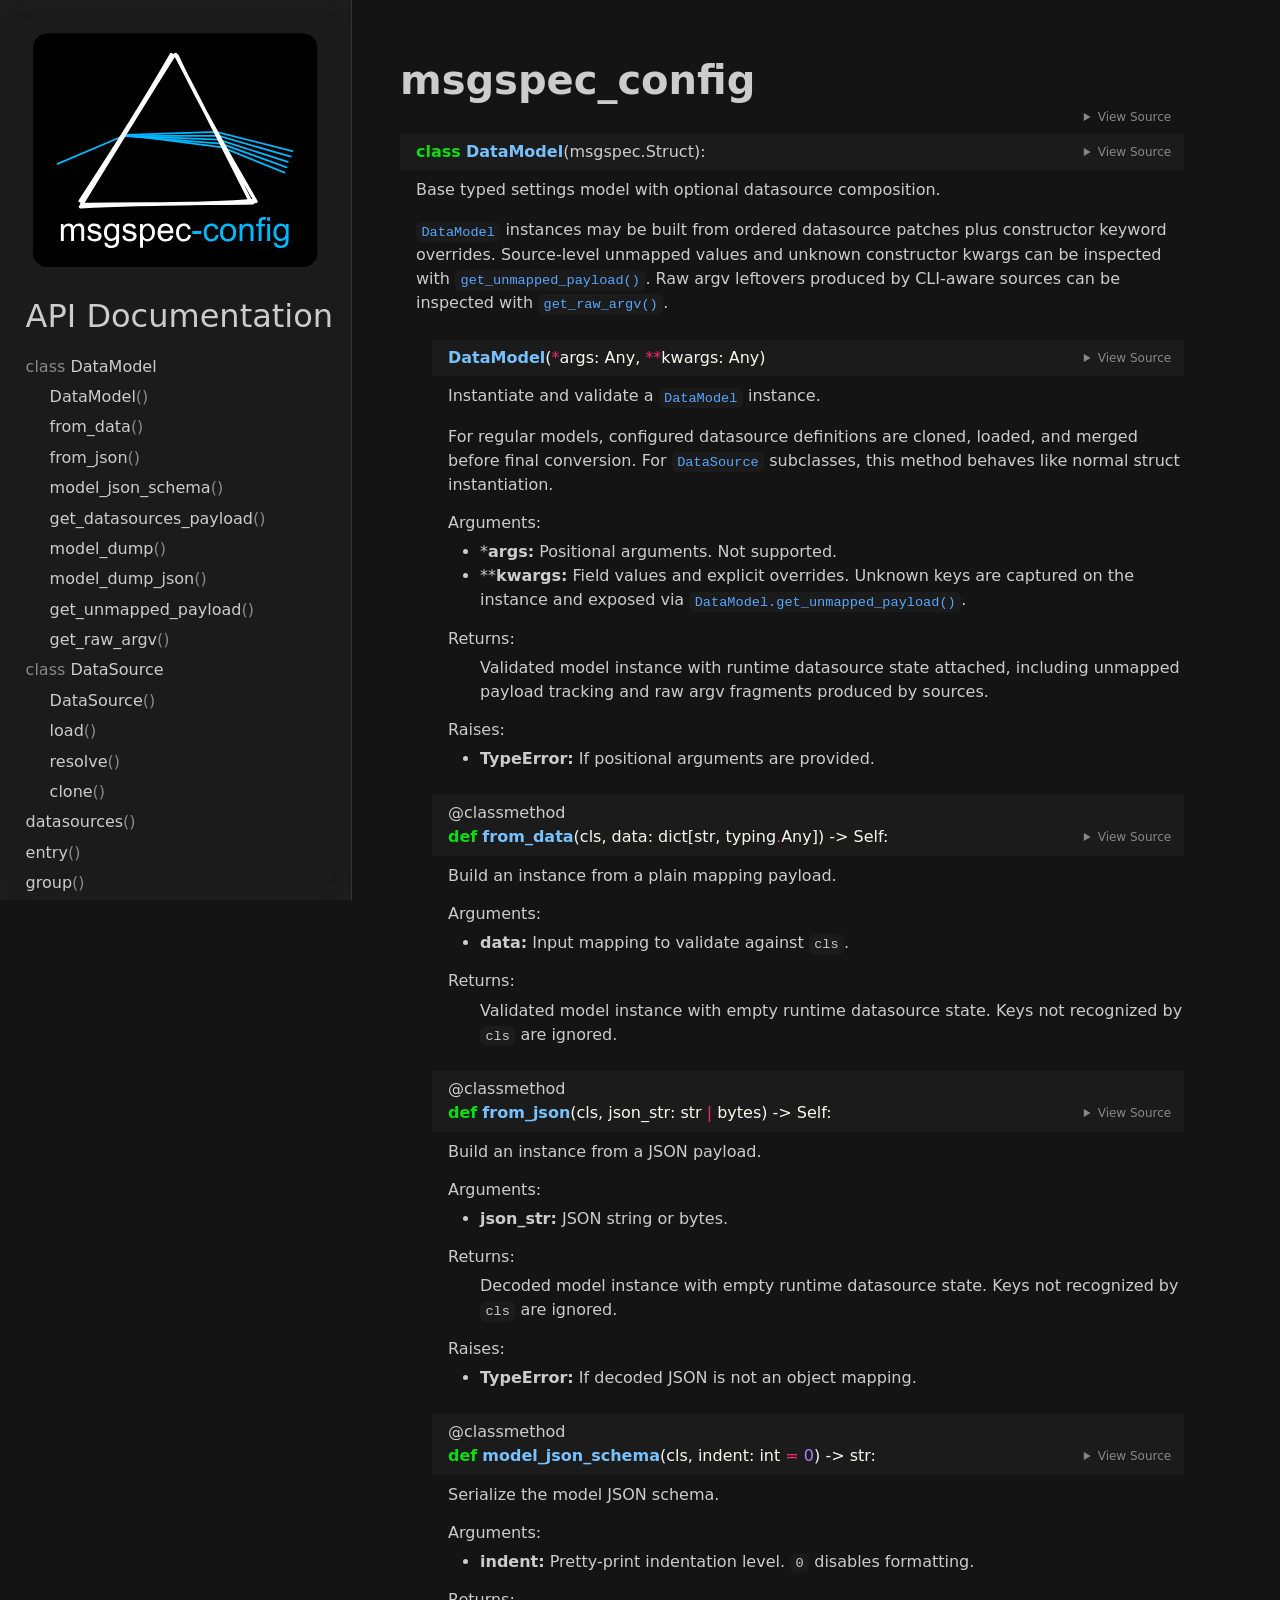
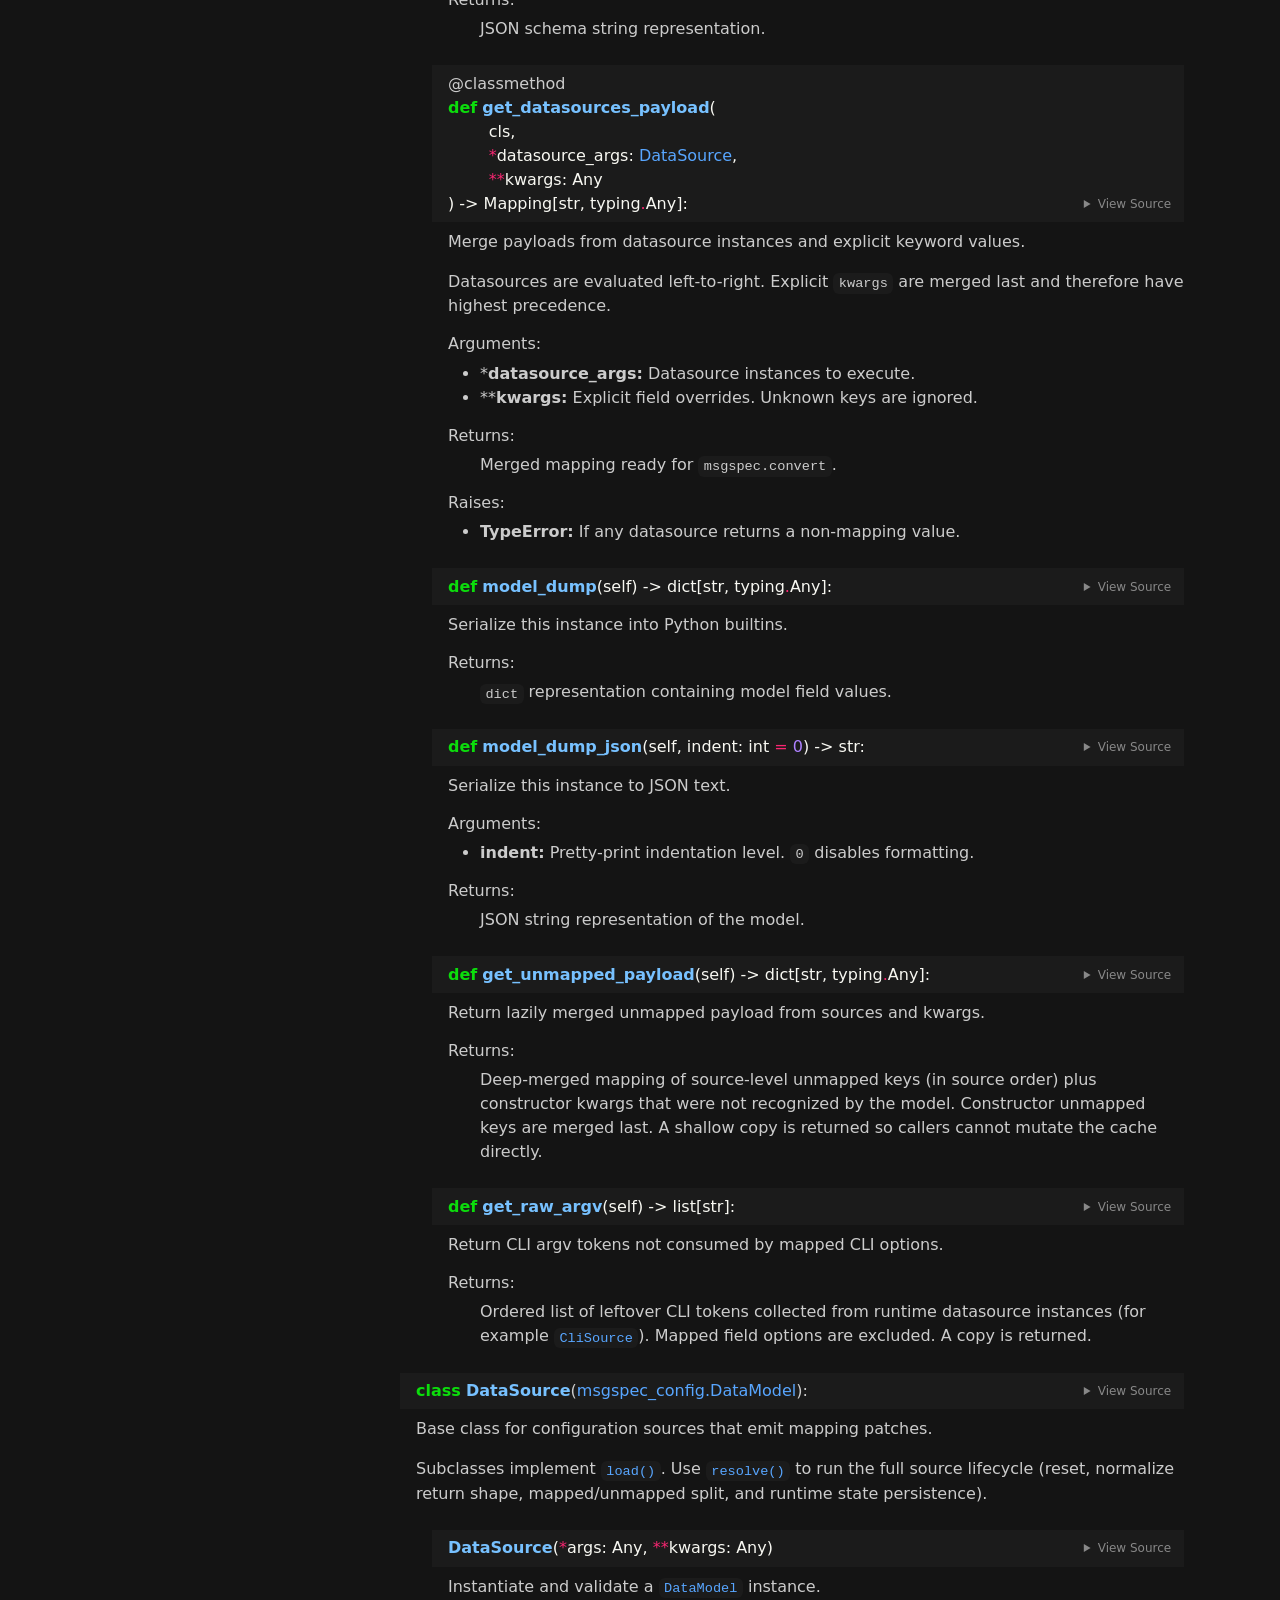
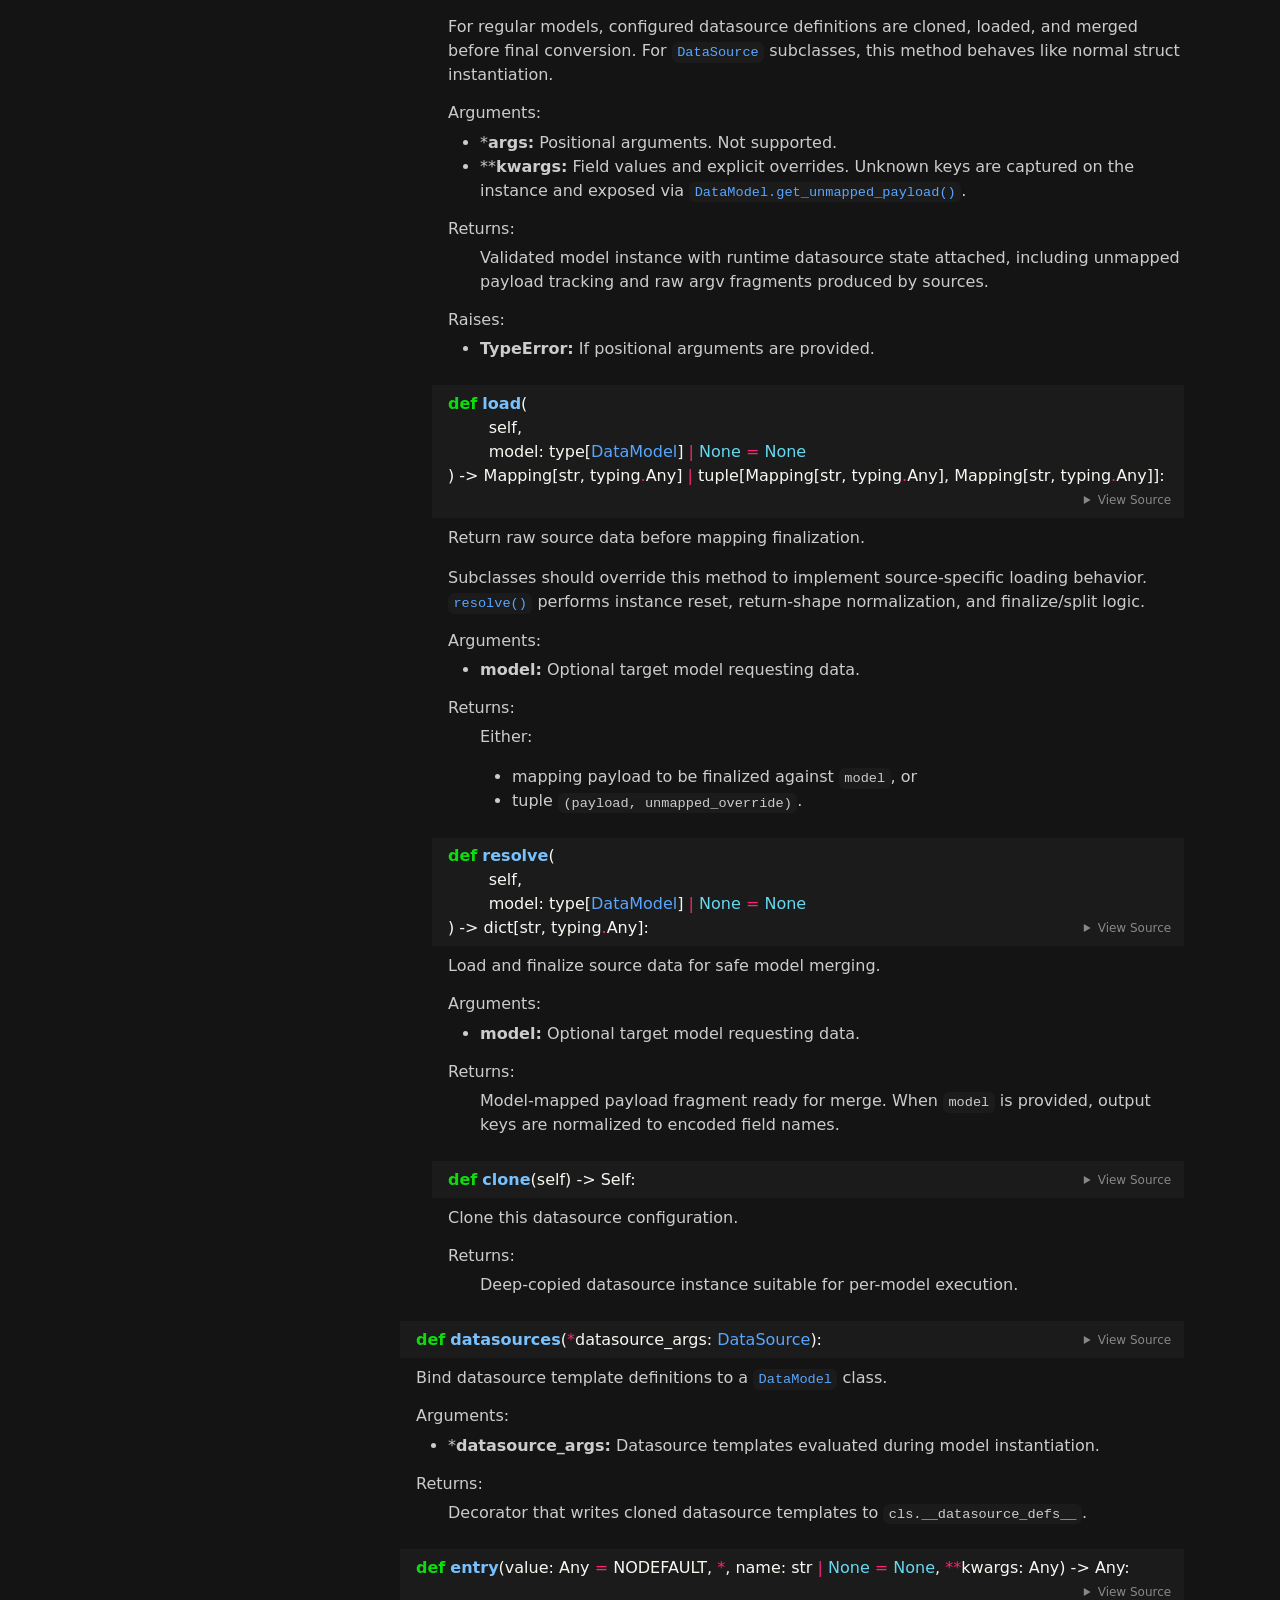
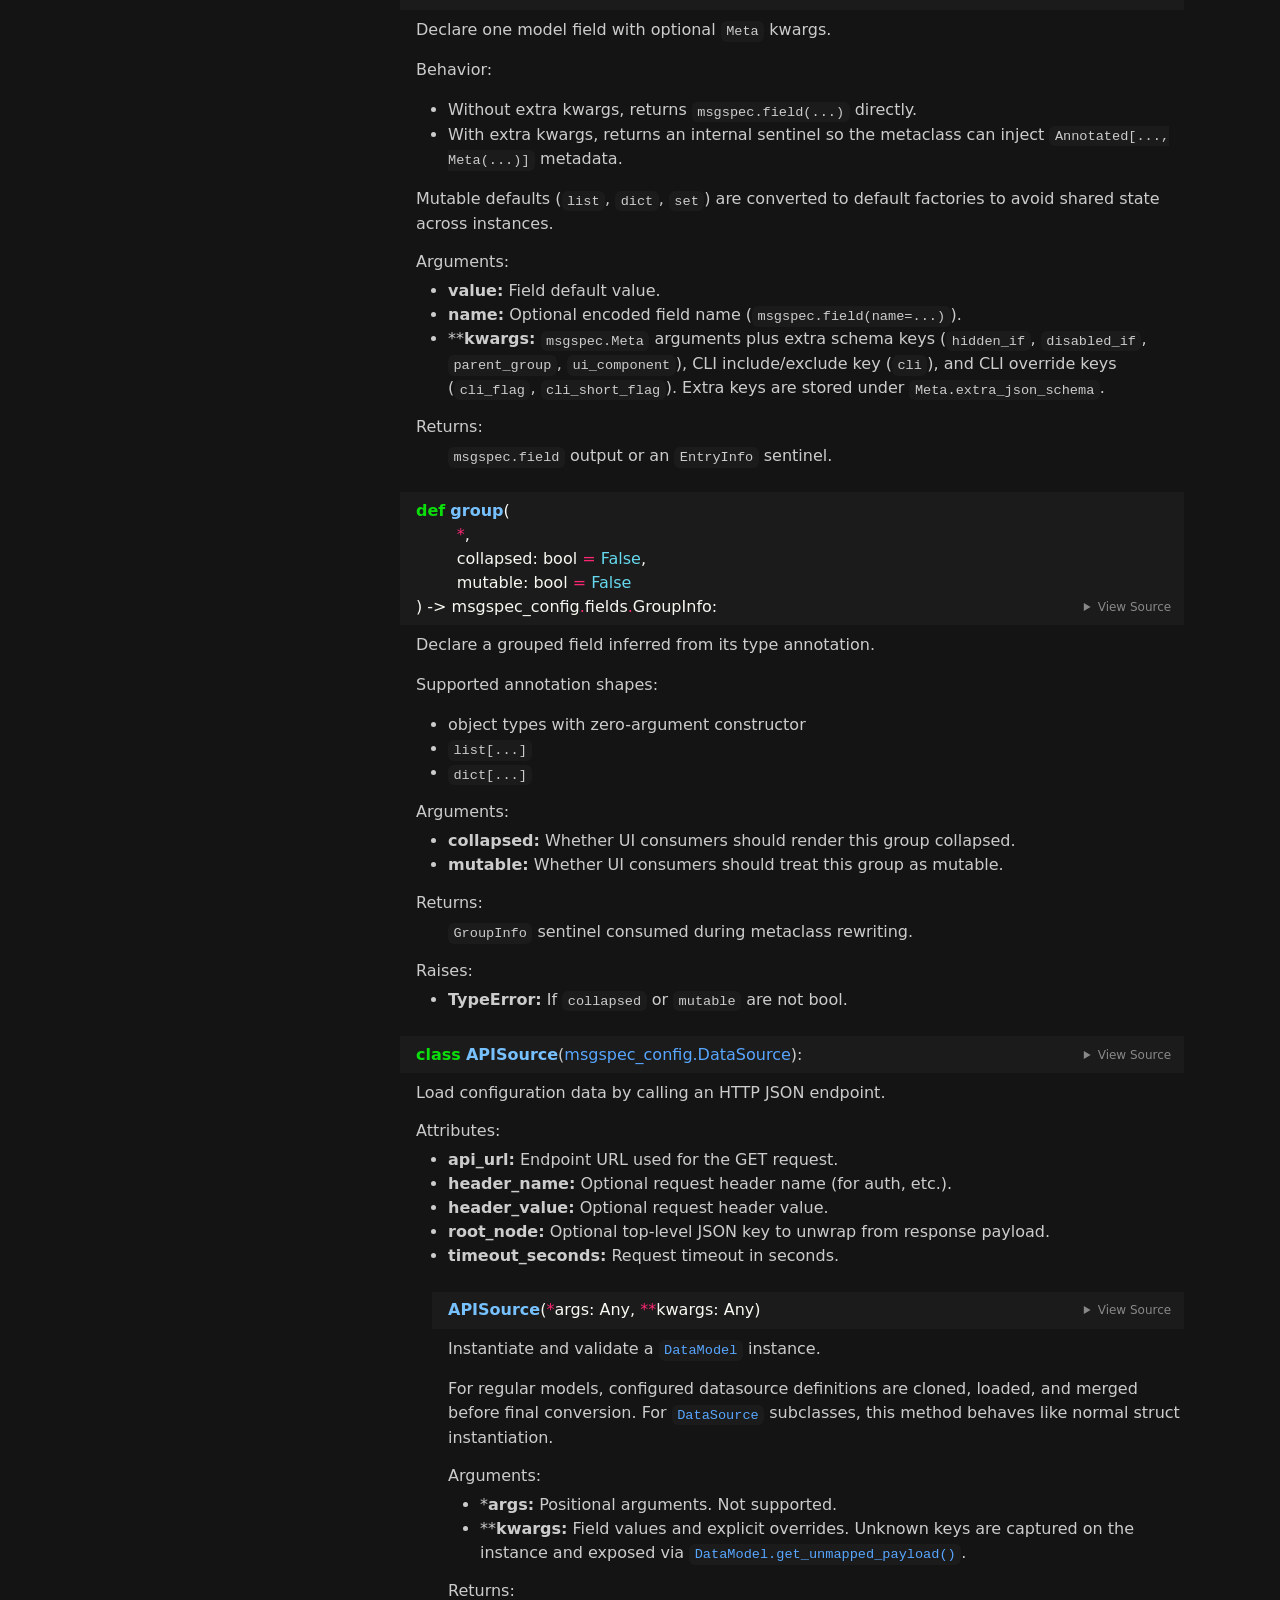
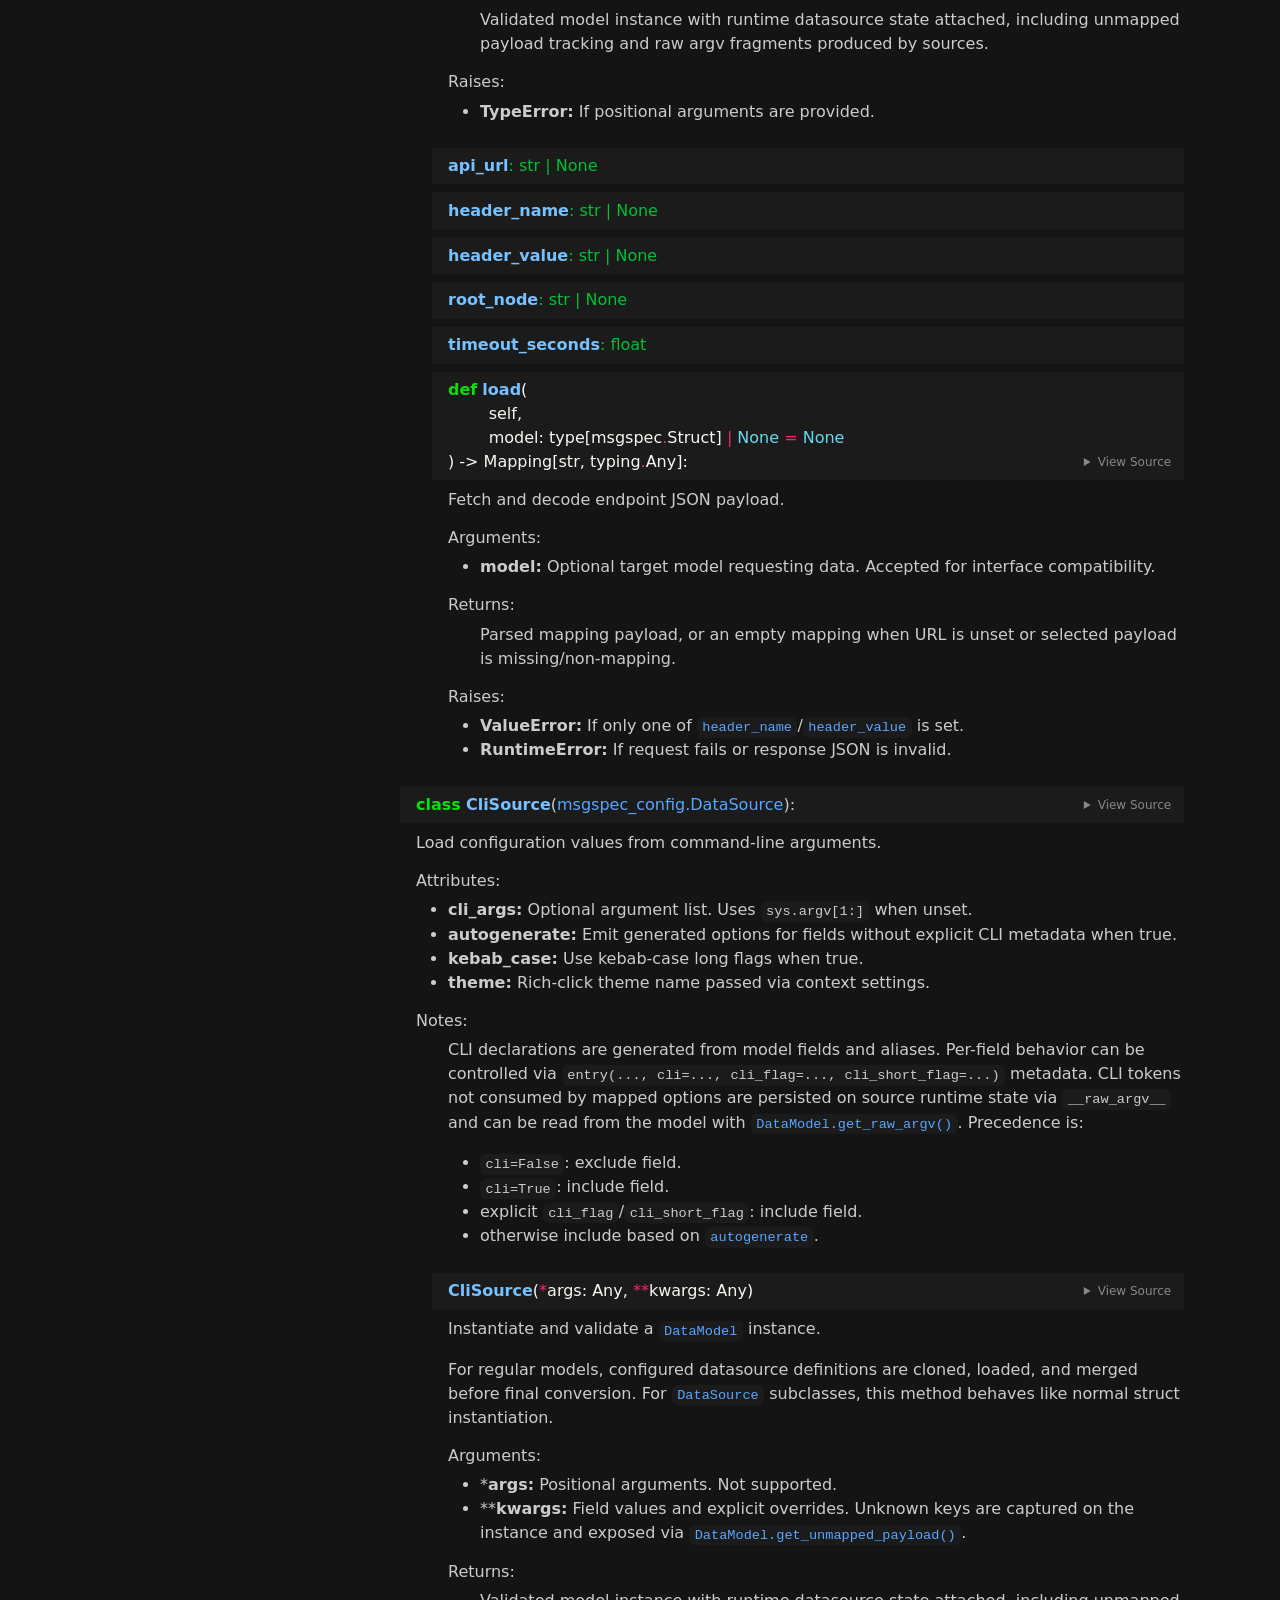
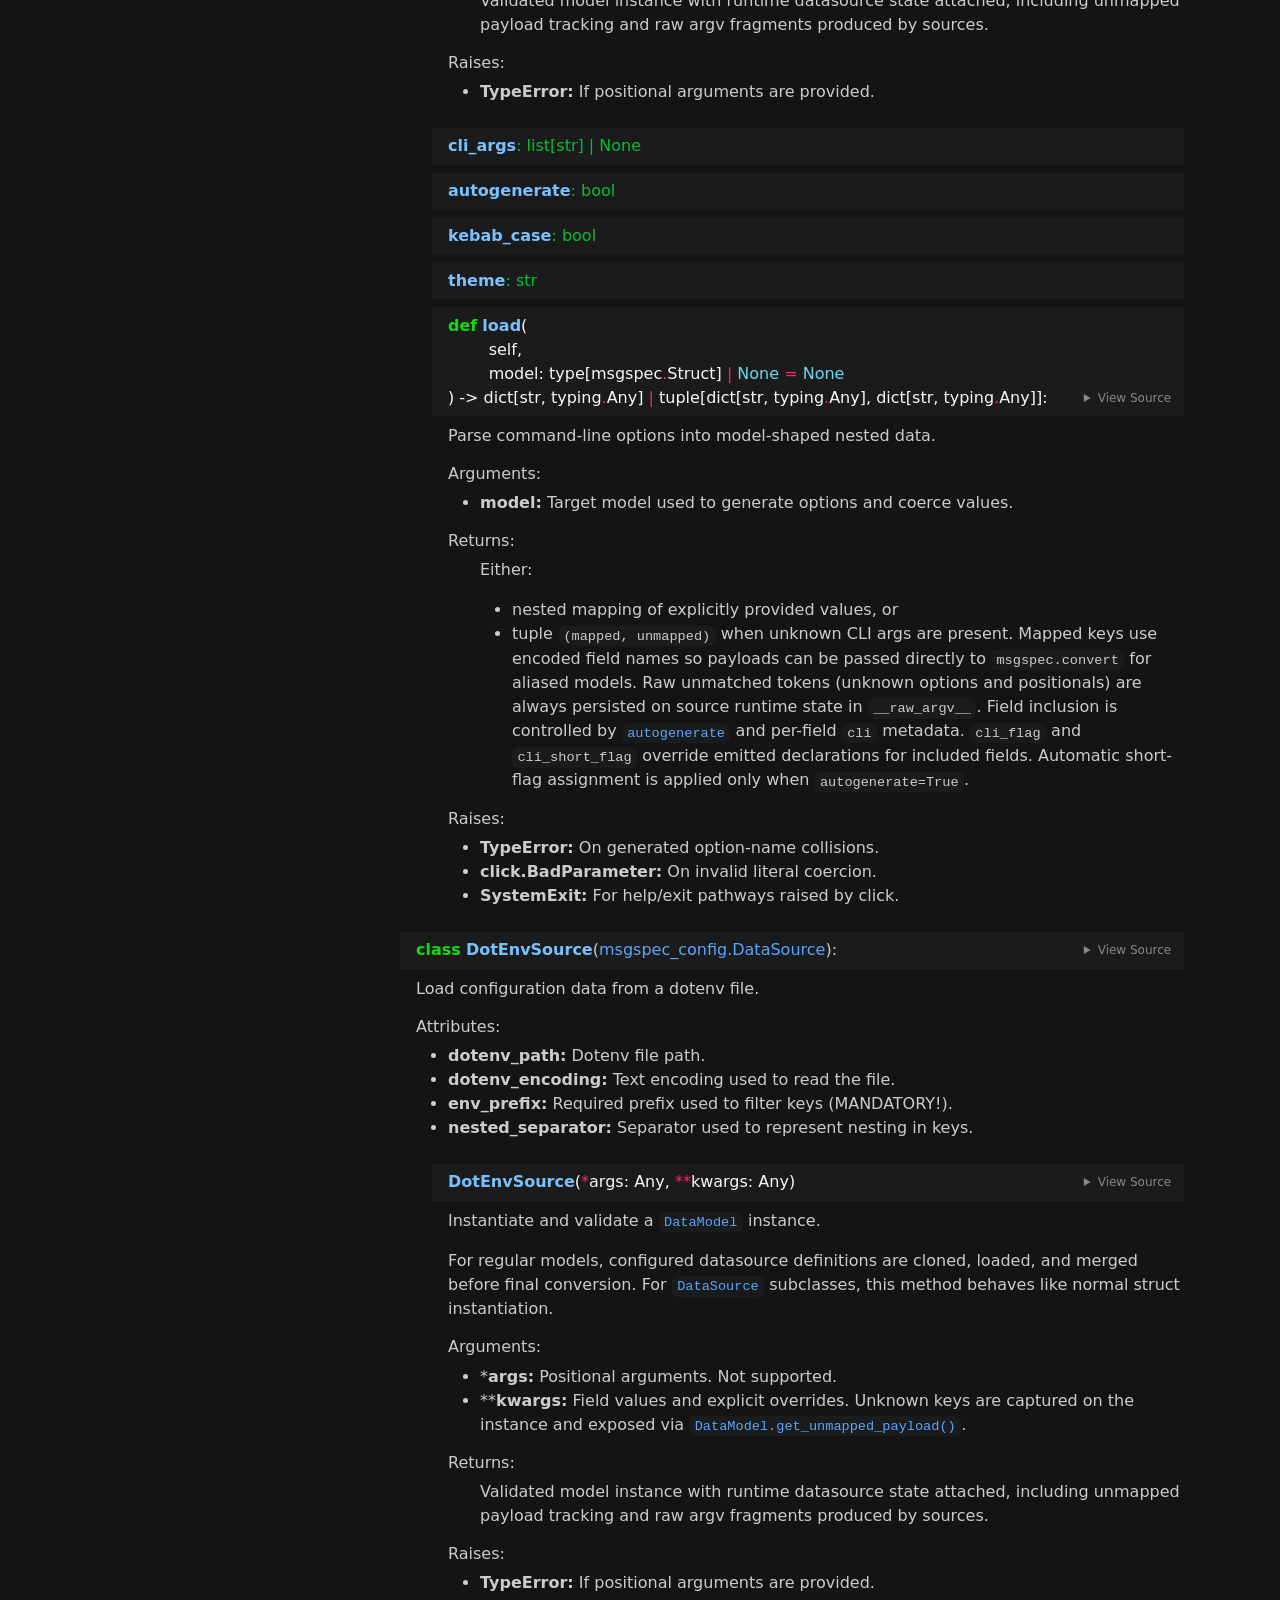
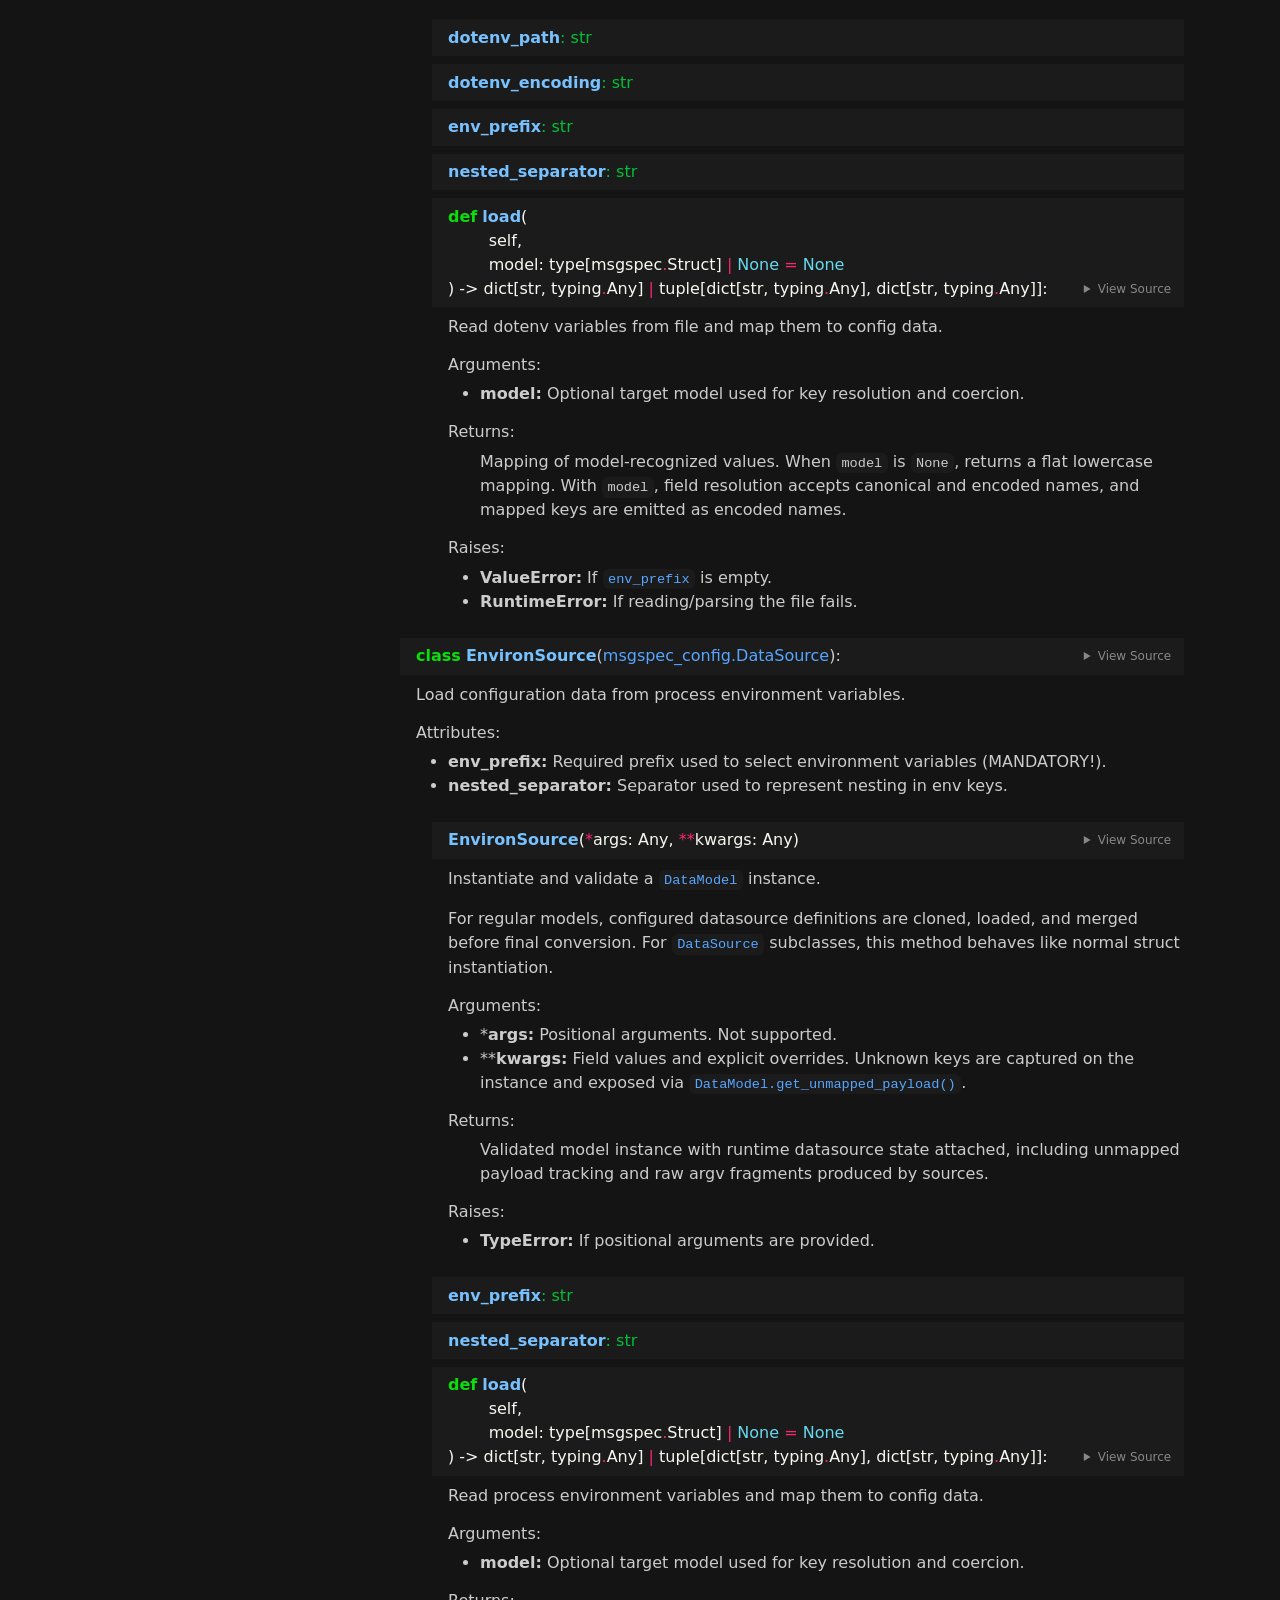
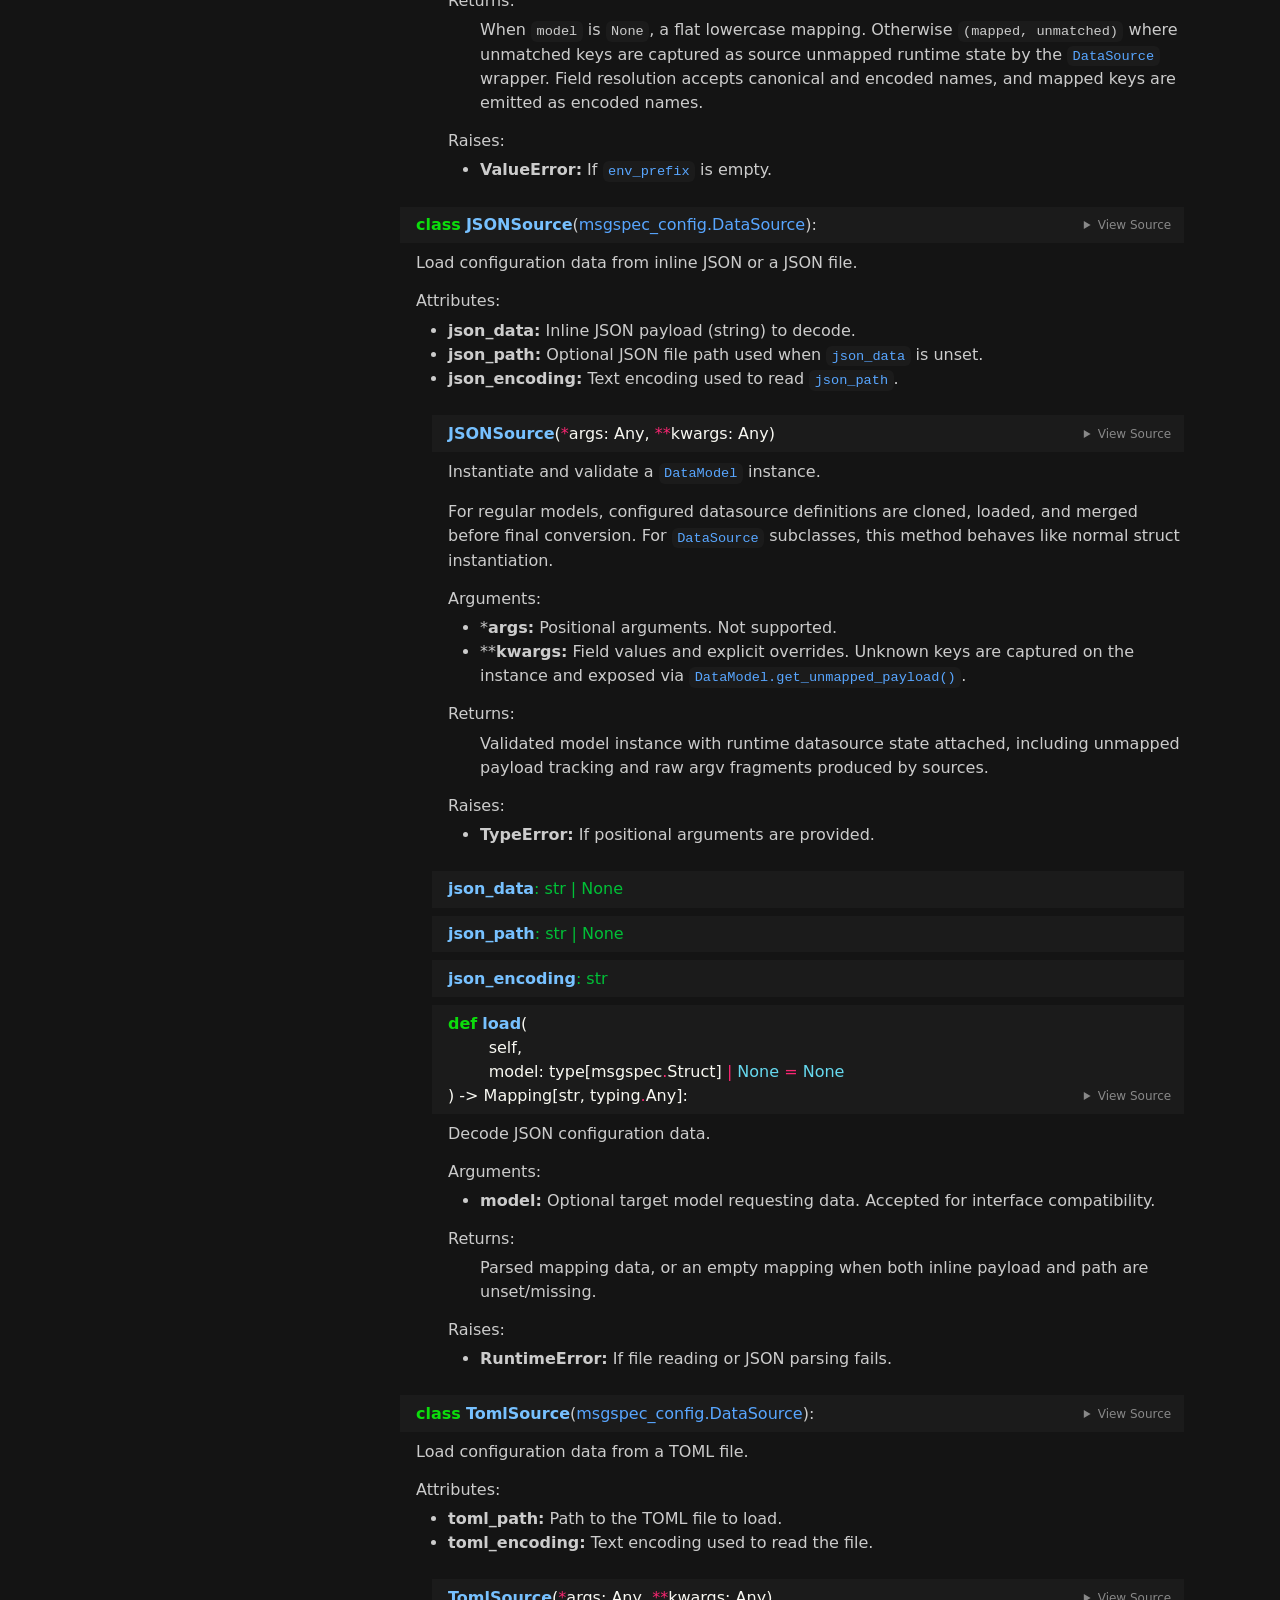
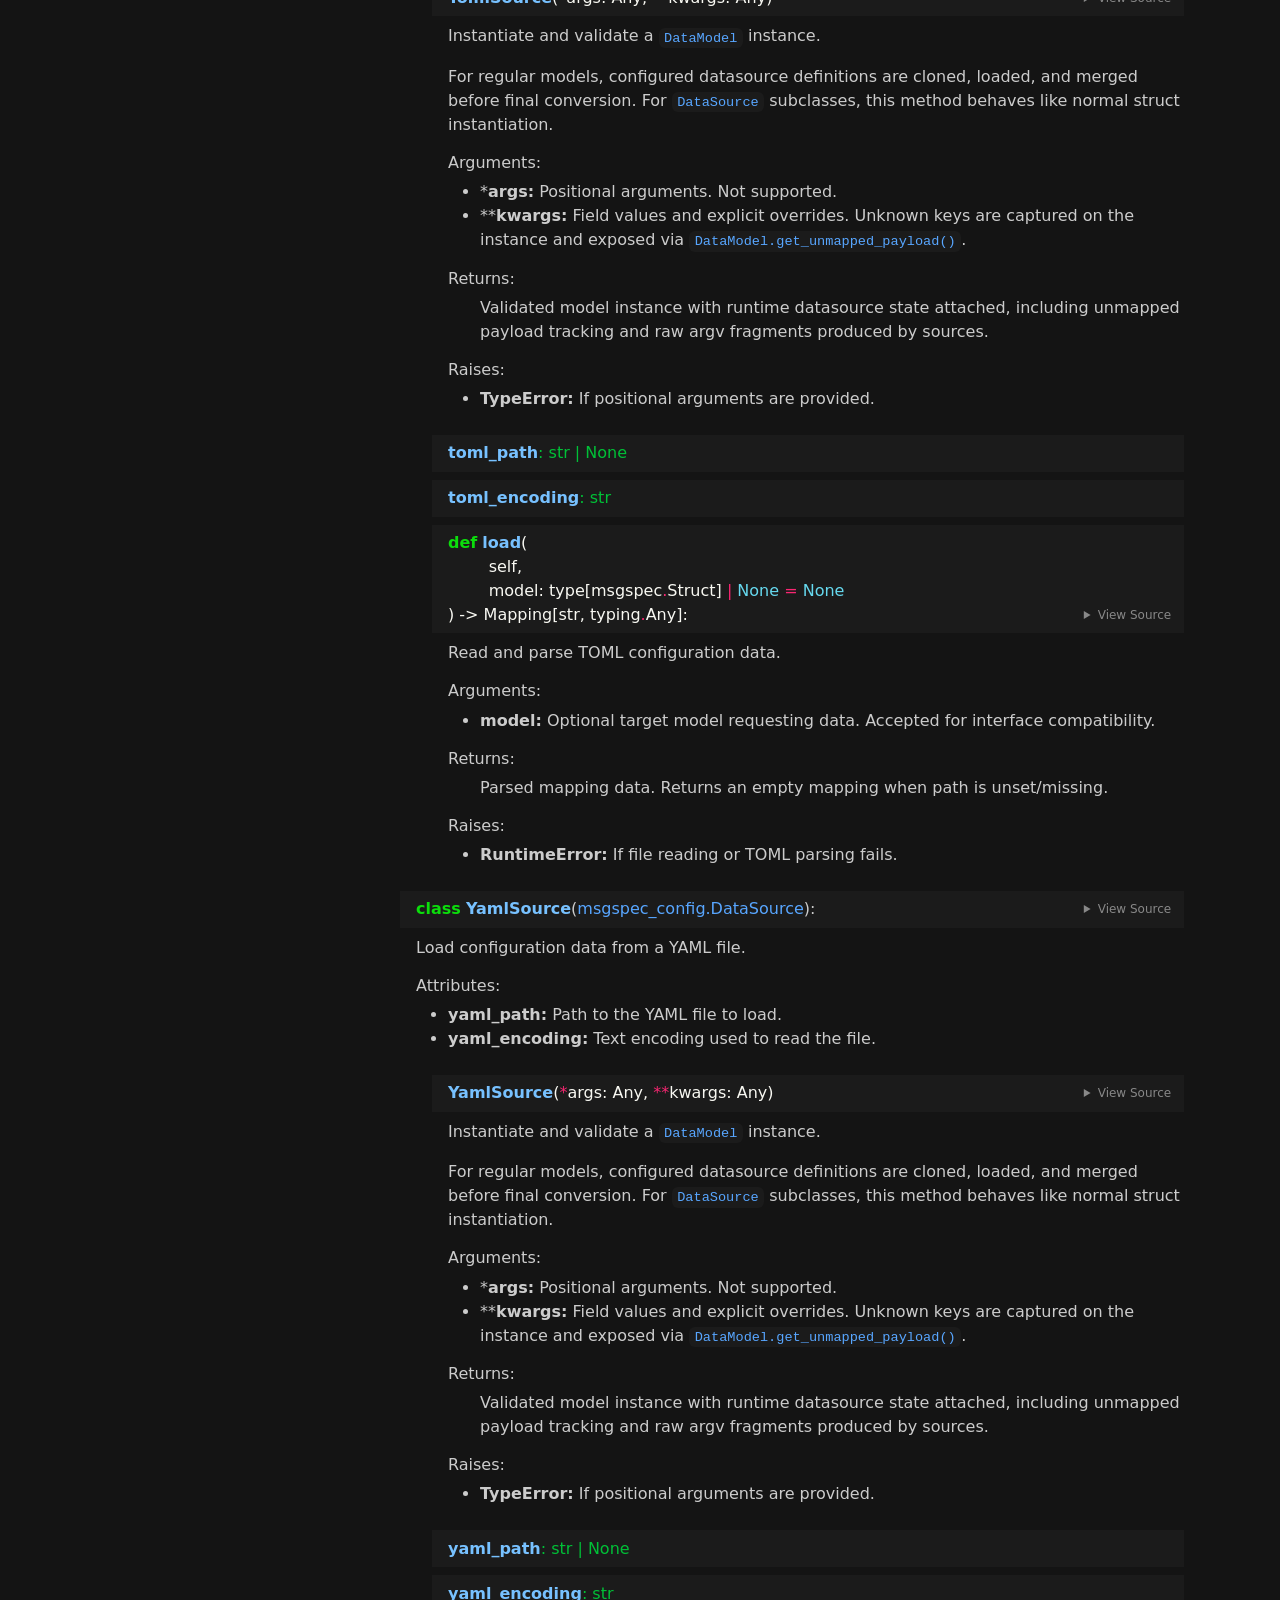
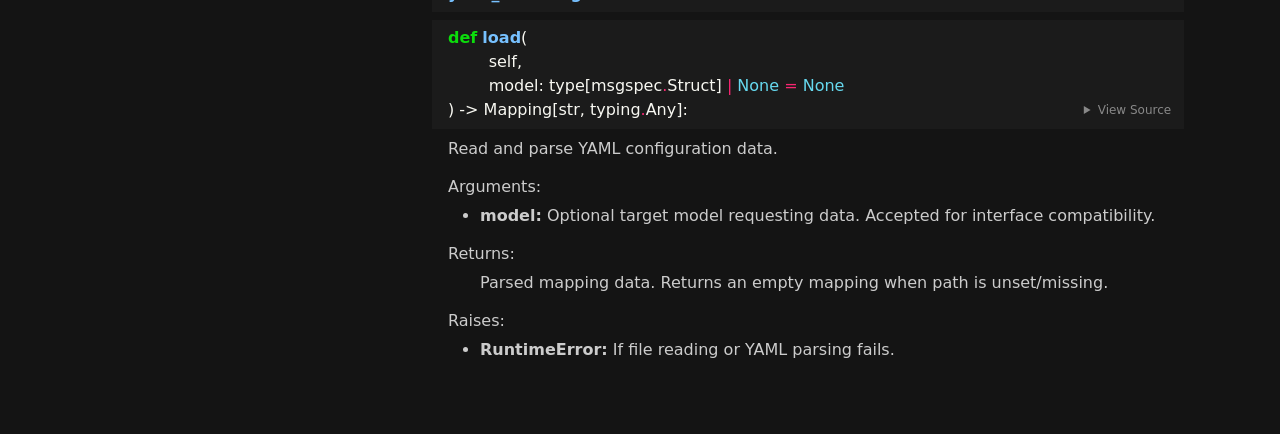
==== commit 1a8523a8: "added raw sys.argv token collection to DataModel. it is now possible to consume filtered cli argumen" ====
--- a/docs/msgspec_config.html
+++ b/docs/msgspec_config.html
@@ -51,6 +51,9 @@
                         </li>
                         <li>
                                 <a class="function" href="#DataModel.get_unmapped_payload">get_unmapped_payload</a>
+                        </li>
+                        <li>
+                                <a class="function" href="#DataModel.get_raw_argv">get_raw_argv</a>
                         </li>
                 </ul>
 
@@ -294,268 +297,302 @@
 
     </div>
     <a class="headerlink" href="#DataModel"></a>
-            <div class="pdoc-code codehilite"><pre><span></span><span id="DataModel-146"><a href="#DataModel-146"><span class="linenos">146</span></a><span class="k">class</span><span class="w"> </span><span class="nc">DataModel</span><span class="p">(</span><span class="n">msgspec</span><span class="o">.</span><span class="n">Struct</span><span class="p">,</span> <span class="n">metaclass</span><span class="o">=</span><span class="n">DataModelMeta</span><span class="p">):</span>
-</span><span id="DataModel-147"><a href="#DataModel-147"><span class="linenos">147</span></a><span class="w">    </span><span class="sd">&quot;&quot;&quot;Base typed settings model with optional datasource composition.</span>
-</span><span id="DataModel-148"><a href="#DataModel-148"><span class="linenos">148</span></a>
-</span><span id="DataModel-149"><a href="#DataModel-149"><span class="linenos">149</span></a><span class="sd">    ``DataModel`` instances may be built from ordered datasource patches plus</span>
-</span><span id="DataModel-150"><a href="#DataModel-150"><span class="linenos">150</span></a><span class="sd">    constructor keyword overrides. Source-level unmapped values and unknown</span>
-</span><span id="DataModel-151"><a href="#DataModel-151"><span class="linenos">151</span></a><span class="sd">    constructor kwargs can be inspected with :meth:`get_unmapped_payload`.</span>
-</span><span id="DataModel-152"><a href="#DataModel-152"><span class="linenos">152</span></a><span class="sd">    &quot;&quot;&quot;</span>
-</span><span id="DataModel-153"><a href="#DataModel-153"><span class="linenos">153</span></a>
-</span><span id="DataModel-154"><a href="#DataModel-154"><span class="linenos">154</span></a>    <span class="n">__json_encoder__</span><span class="p">:</span> <span class="n">ClassVar</span><span class="p">[</span><span class="n">msgspec</span><span class="o">.</span><span class="n">json</span><span class="o">.</span><span class="n">Encoder</span><span class="p">]</span> <span class="o">=</span> <span class="n">get_json_encoder</span><span class="p">()</span>
-</span><span id="DataModel-155"><a href="#DataModel-155"><span class="linenos">155</span></a>    <span class="n">__json_decoder__</span><span class="p">:</span> <span class="n">ClassVar</span><span class="p">[</span><span class="n">msgspec</span><span class="o">.</span><span class="n">json</span><span class="o">.</span><span class="n">Decoder</span> <span class="o">|</span> <span class="kc">None</span><span class="p">]</span> <span class="o">=</span> <span class="kc">None</span>
-</span><span id="DataModel-156"><a href="#DataModel-156"><span class="linenos">156</span></a>    <span class="n">__schema__</span><span class="p">:</span> <span class="n">ClassVar</span><span class="p">[</span><span class="nb">dict</span><span class="p">[</span><span class="nb">str</span><span class="p">,</span> <span class="n">Any</span><span class="p">]</span> <span class="o">|</span> <span class="kc">None</span><span class="p">]</span> <span class="o">=</span> <span class="kc">None</span>
-</span><span id="DataModel-157"><a href="#DataModel-157"><span class="linenos">157</span></a>    <span class="n">__datasource_defs__</span><span class="p">:</span> <span class="n">ClassVar</span><span class="p">[</span><span class="nb">tuple</span><span class="p">[</span><span class="s2">&quot;DataSource&quot;</span><span class="p">,</span> <span class="o">...</span><span class="p">]</span> <span class="o">|</span> <span class="kc">None</span><span class="p">]</span> <span class="o">=</span> <span class="kc">None</span>
-</span><span id="DataModel-158"><a href="#DataModel-158"><span class="linenos">158</span></a>
-</span><span id="DataModel-159"><a href="#DataModel-159"><span class="linenos">159</span></a>    <span class="nd">@classmethod</span>
-</span><span id="DataModel-160"><a href="#DataModel-160"><span class="linenos">160</span></a>    <span class="k">def</span><span class="w"> </span><span class="nf">_split_payload_for_convert</span><span class="p">(</span>
-</span><span id="DataModel-161"><a href="#DataModel-161"><span class="linenos">161</span></a>        <span class="bp">cls</span><span class="p">,</span>
-</span><span id="DataModel-162"><a href="#DataModel-162"><span class="linenos">162</span></a>        <span class="n">payload</span><span class="p">:</span> <span class="n">Mapping</span><span class="p">[</span><span class="nb">str</span><span class="p">,</span> <span class="n">Any</span><span class="p">],</span>
-</span><span id="DataModel-163"><a href="#DataModel-163"><span class="linenos">163</span></a>    <span class="p">)</span> <span class="o">-&gt;</span> <span class="nb">tuple</span><span class="p">[</span><span class="nb">dict</span><span class="p">[</span><span class="nb">str</span><span class="p">,</span> <span class="n">Any</span><span class="p">],</span> <span class="nb">dict</span><span class="p">[</span><span class="nb">str</span><span class="p">,</span> <span class="n">Any</span><span class="p">]]:</span>
-</span><span id="DataModel-164"><a href="#DataModel-164"><span class="linenos">164</span></a><span class="w">        </span><span class="sd">&quot;&quot;&quot;Split payload keys into model-mapped and unmapped dictionaries.</span>
-</span><span id="DataModel-165"><a href="#DataModel-165"><span class="linenos">165</span></a>
-</span><span id="DataModel-166"><a href="#DataModel-166"><span class="linenos">166</span></a><span class="sd">        Args:</span>
-</span><span id="DataModel-167"><a href="#DataModel-167"><span class="linenos">167</span></a><span class="sd">            payload: Raw mapping payload.</span>
-</span><span id="DataModel-168"><a href="#DataModel-168"><span class="linenos">168</span></a>
-</span><span id="DataModel-169"><a href="#DataModel-169"><span class="linenos">169</span></a><span class="sd">        Returns:</span>
-</span><span id="DataModel-170"><a href="#DataModel-170"><span class="linenos">170</span></a><span class="sd">            Tuple ``(mapped, unmapped)`` where ``mapped`` contains only</span>
-</span><span id="DataModel-171"><a href="#DataModel-171"><span class="linenos">171</span></a><span class="sd">            model-recognized keys normalized to encoded field names, and</span>
-</span><span id="DataModel-172"><a href="#DataModel-172"><span class="linenos">172</span></a><span class="sd">            ``unmapped`` contains keys not recognized by ``cls``.</span>
-</span><span id="DataModel-173"><a href="#DataModel-173"><span class="linenos">173</span></a><span class="sd">        &quot;&quot;&quot;</span>
-</span><span id="DataModel-174"><a href="#DataModel-174"><span class="linenos">174</span></a>        <span class="k">return</span> <span class="n">split_mapping_by_model_fields</span><span class="p">(</span><span class="n">payload</span><span class="p">,</span> <span class="bp">cls</span><span class="p">)</span>
-</span><span id="DataModel-175"><a href="#DataModel-175"><span class="linenos">175</span></a>
-</span><span id="DataModel-176"><a href="#DataModel-176"><span class="linenos">176</span></a>    <span class="nd">@classmethod</span>
-</span><span id="DataModel-177"><a href="#DataModel-177"><span class="linenos">177</span></a>    <span class="k">def</span><span class="w"> </span><span class="nf">_split_constructor_kwargs</span><span class="p">(</span>
-</span><span id="DataModel-178"><a href="#DataModel-178"><span class="linenos">178</span></a>        <span class="bp">cls</span><span class="p">,</span>
-</span><span id="DataModel-179"><a href="#DataModel-179"><span class="linenos">179</span></a>        <span class="n">payload</span><span class="p">:</span> <span class="n">Mapping</span><span class="p">[</span><span class="nb">str</span><span class="p">,</span> <span class="n">Any</span><span class="p">],</span>
-</span><span id="DataModel-180"><a href="#DataModel-180"><span class="linenos">180</span></a>    <span class="p">)</span> <span class="o">-&gt;</span> <span class="nb">tuple</span><span class="p">[</span><span class="nb">dict</span><span class="p">[</span><span class="nb">str</span><span class="p">,</span> <span class="n">Any</span><span class="p">],</span> <span class="nb">dict</span><span class="p">[</span><span class="nb">str</span><span class="p">,</span> <span class="n">Any</span><span class="p">]]:</span>
-</span><span id="DataModel-181"><a href="#DataModel-181"><span class="linenos">181</span></a><span class="w">        </span><span class="sd">&quot;&quot;&quot;Split constructor kwargs into mapped and unmapped top-level keys.</span>
-</span><span id="DataModel-182"><a href="#DataModel-182"><span class="linenos">182</span></a>
-</span><span id="DataModel-183"><a href="#DataModel-183"><span class="linenos">183</span></a><span class="sd">        Args:</span>
-</span><span id="DataModel-184"><a href="#DataModel-184"><span class="linenos">184</span></a><span class="sd">            payload: Constructor kwargs mapping.</span>
-</span><span id="DataModel-185"><a href="#DataModel-185"><span class="linenos">185</span></a>
-</span><span id="DataModel-186"><a href="#DataModel-186"><span class="linenos">186</span></a><span class="sd">        Returns:</span>
-</span><span id="DataModel-187"><a href="#DataModel-187"><span class="linenos">187</span></a><span class="sd">            Tuple ``(mapped, unmapped)`` where ``mapped`` uses encoded</span>
-</span><span id="DataModel-188"><a href="#DataModel-188"><span class="linenos">188</span></a><span class="sd">            top-level field names.</span>
-</span><span id="DataModel-189"><a href="#DataModel-189"><span class="linenos">189</span></a><span class="sd">        &quot;&quot;&quot;</span>
-</span><span id="DataModel-190"><a href="#DataModel-190"><span class="linenos">190</span></a>        <span class="k">return</span> <span class="n">split_top_level_mapping_by_model_fields</span><span class="p">(</span><span class="n">payload</span><span class="p">,</span> <span class="bp">cls</span><span class="p">)</span>
-</span><span id="DataModel-191"><a href="#DataModel-191"><span class="linenos">191</span></a>
-</span><span id="DataModel-192"><a href="#DataModel-192"><span class="linenos">192</span></a>    <span class="nd">@classmethod</span>
-</span><span id="DataModel-193"><a href="#DataModel-193"><span class="linenos">193</span></a>    <span class="k">def</span><span class="w"> </span><span class="nf">_prepare_payload_for_convert</span><span class="p">(</span>
-</span><span id="DataModel-194"><a href="#DataModel-194"><span class="linenos">194</span></a>        <span class="bp">cls</span><span class="p">,</span>
-</span><span id="DataModel-195"><a href="#DataModel-195"><span class="linenos">195</span></a>        <span class="n">payload</span><span class="p">:</span> <span class="n">Mapping</span><span class="p">[</span><span class="nb">str</span><span class="p">,</span> <span class="n">Any</span><span class="p">],</span>
-</span><span id="DataModel-196"><a href="#DataModel-196"><span class="linenos">196</span></a>    <span class="p">)</span> <span class="o">-&gt;</span> <span class="nb">dict</span><span class="p">[</span><span class="nb">str</span><span class="p">,</span> <span class="n">Any</span><span class="p">]:</span>
-</span><span id="DataModel-197"><a href="#DataModel-197"><span class="linenos">197</span></a><span class="w">        </span><span class="sd">&quot;&quot;&quot;Normalize payload keys to model-accepted field names.</span>
-</span><span id="DataModel-198"><a href="#DataModel-198"><span class="linenos">198</span></a>
-</span><span id="DataModel-199"><a href="#DataModel-199"><span class="linenos">199</span></a><span class="sd">        Args:</span>
-</span><span id="DataModel-200"><a href="#DataModel-200"><span class="linenos">200</span></a><span class="sd">            payload: Raw mapping payload.</span>
-</span><span id="DataModel-201"><a href="#DataModel-201"><span class="linenos">201</span></a>
-</span><span id="DataModel-202"><a href="#DataModel-202"><span class="linenos">202</span></a><span class="sd">        Returns:</span>
-</span><span id="DataModel-203"><a href="#DataModel-203"><span class="linenos">203</span></a><span class="sd">            Mapping filtered to recognized model keys and normalized to encoded</span>
-</span><span id="DataModel-204"><a href="#DataModel-204"><span class="linenos">204</span></a><span class="sd">            field names.</span>
-</span><span id="DataModel-205"><a href="#DataModel-205"><span class="linenos">205</span></a><span class="sd">        &quot;&quot;&quot;</span>
-</span><span id="DataModel-206"><a href="#DataModel-206"><span class="linenos">206</span></a>        <span class="n">mapped</span><span class="p">,</span> <span class="n">_</span> <span class="o">=</span> <span class="bp">cls</span><span class="o">.</span><span class="n">_split_payload_for_convert</span><span class="p">(</span><span class="n">payload</span><span class="p">)</span>
-</span><span id="DataModel-207"><a href="#DataModel-207"><span class="linenos">207</span></a>        <span class="k">return</span> <span class="n">mapped</span>
-</span><span id="DataModel-208"><a href="#DataModel-208"><span class="linenos">208</span></a>
-</span><span id="DataModel-209"><a href="#DataModel-209"><span class="linenos">209</span></a>    <span class="nd">@staticmethod</span>
-</span><span id="DataModel-210"><a href="#DataModel-210"><span class="linenos">210</span></a>    <span class="k">def</span><span class="w"> </span><span class="nf">_setup_instance</span><span class="p">(</span>
-</span><span id="DataModel-211"><a href="#DataModel-211"><span class="linenos">211</span></a>        <span class="n">instance</span><span class="p">:</span> <span class="s2">&quot;DataModel&quot;</span><span class="p">,</span>
-</span><span id="DataModel-212"><a href="#DataModel-212"><span class="linenos">212</span></a>        <span class="n">datasource_instances</span><span class="p">:</span> <span class="nb">tuple</span><span class="p">[</span><span class="s2">&quot;DataSource&quot;</span><span class="p">,</span> <span class="o">...</span><span class="p">]</span> <span class="o">|</span> <span class="kc">None</span> <span class="o">=</span> <span class="kc">None</span><span class="p">,</span>
-</span><span id="DataModel-213"><a href="#DataModel-213"><span class="linenos">213</span></a>        <span class="n">unmapped_cache</span><span class="p">:</span> <span class="nb">dict</span><span class="p">[</span><span class="nb">str</span><span class="p">,</span> <span class="n">Any</span><span class="p">]</span> <span class="o">|</span> <span class="kc">None</span> <span class="o">=</span> <span class="kc">None</span><span class="p">,</span>
-</span><span id="DataModel-214"><a href="#DataModel-214"><span class="linenos">214</span></a>        <span class="n">constructor_unmapped</span><span class="p">:</span> <span class="n">Mapping</span><span class="p">[</span><span class="nb">str</span><span class="p">,</span> <span class="n">Any</span><span class="p">]</span> <span class="o">|</span> <span class="kc">None</span> <span class="o">=</span> <span class="kc">None</span><span class="p">,</span>
-</span><span id="DataModel-215"><a href="#DataModel-215"><span class="linenos">215</span></a>    <span class="p">)</span> <span class="o">-&gt;</span> <span class="s2">&quot;DataModel&quot;</span><span class="p">:</span>
-</span><span id="DataModel-216"><a href="#DataModel-216"><span class="linenos">216</span></a><span class="w">        </span><span class="sd">&quot;&quot;&quot;Attach runtime datasource and unmapped state to one instance.</span>
-</span><span id="DataModel-217"><a href="#DataModel-217"><span class="linenos">217</span></a>
-</span><span id="DataModel-218"><a href="#DataModel-218"><span class="linenos">218</span></a><span class="sd">        Args:</span>
-</span><span id="DataModel-219"><a href="#DataModel-219"><span class="linenos">219</span></a><span class="sd">            instance: Model instance to mutate.</span>
-</span><span id="DataModel-220"><a href="#DataModel-220"><span class="linenos">220</span></a><span class="sd">            datasource_instances: Runtime source instances used to build</span>
-</span><span id="DataModel-221"><a href="#DataModel-221"><span class="linenos">221</span></a><span class="sd">                ``instance``.</span>
-</span><span id="DataModel-222"><a href="#DataModel-222"><span class="linenos">222</span></a><span class="sd">            unmapped_cache: Precomputed unmapped cache, or ``None`` to defer</span>
-</span><span id="DataModel-223"><a href="#DataModel-223"><span class="linenos">223</span></a><span class="sd">                computation until unmapped payload access.</span>
-</span><span id="DataModel-224"><a href="#DataModel-224"><span class="linenos">224</span></a><span class="sd">            constructor_unmapped: Unmapped key/value pairs provided directly as</span>
-</span><span id="DataModel-225"><a href="#DataModel-225"><span class="linenos">225</span></a><span class="sd">                constructor kwargs.</span>
-</span><span id="DataModel-226"><a href="#DataModel-226"><span class="linenos">226</span></a>
-</span><span id="DataModel-227"><a href="#DataModel-227"><span class="linenos">227</span></a><span class="sd">        Returns:</span>
-</span><span id="DataModel-228"><a href="#DataModel-228"><span class="linenos">228</span></a><span class="sd">            Same ``instance`` with runtime attributes initialized.</span>
-</span><span id="DataModel-229"><a href="#DataModel-229"><span class="linenos">229</span></a><span class="sd">        &quot;&quot;&quot;</span>
-</span><span id="DataModel-230"><a href="#DataModel-230"><span class="linenos">230</span></a>        <span class="k">if</span> <span class="n">datasource_instances</span> <span class="ow">is</span> <span class="kc">None</span><span class="p">:</span>
-</span><span id="DataModel-231"><a href="#DataModel-231"><span class="linenos">231</span></a>            <span class="n">datasource_instances</span> <span class="o">=</span> <span class="p">()</span>
-</span><span id="DataModel-232"><a href="#DataModel-232"><span class="linenos">232</span></a>        <span class="n">instance</span><span class="o">.</span><span class="n">__datasource_instances__</span> <span class="o">=</span> <span class="n">datasource_instances</span>
-</span><span id="DataModel-233"><a href="#DataModel-233"><span class="linenos">233</span></a>        <span class="n">instance</span><span class="o">.</span><span class="n">__unmapped_cache__</span> <span class="o">=</span> <span class="n">unmapped_cache</span>
-</span><span id="DataModel-234"><a href="#DataModel-234"><span class="linenos">234</span></a>        <span class="n">instance</span><span class="o">.</span><span class="n">__constructor_unmapped__</span> <span class="o">=</span> <span class="p">(</span>
-</span><span id="DataModel-235"><a href="#DataModel-235"><span class="linenos">235</span></a>            <span class="n">constructor_unmapped</span> <span class="k">if</span> <span class="n">constructor_unmapped</span> <span class="ow">is</span> <span class="ow">not</span> <span class="kc">None</span> <span class="k">else</span> <span class="p">{}</span>
-</span><span id="DataModel-236"><a href="#DataModel-236"><span class="linenos">236</span></a>        <span class="p">)</span>
-</span><span id="DataModel-237"><a href="#DataModel-237"><span class="linenos">237</span></a>        <span class="k">return</span> <span class="n">instance</span>
-</span><span id="DataModel-238"><a href="#DataModel-238"><span class="linenos">238</span></a>
-</span><span id="DataModel-239"><a href="#DataModel-239"><span class="linenos">239</span></a>    <span class="nd">@classmethod</span>
-</span><span id="DataModel-240"><a href="#DataModel-240"><span class="linenos">240</span></a>    <span class="k">def</span><span class="w"> </span><span class="nf">from_data</span><span class="p">(</span><span class="bp">cls</span><span class="p">,</span> <span class="n">data</span><span class="p">:</span> <span class="nb">dict</span><span class="p">[</span><span class="nb">str</span><span class="p">,</span> <span class="n">Any</span><span class="p">])</span> <span class="o">-&gt;</span> <span class="n">Self</span><span class="p">:</span>
-</span><span id="DataModel-241"><a href="#DataModel-241"><span class="linenos">241</span></a><span class="w">        </span><span class="sd">&quot;&quot;&quot;Build an instance from a plain mapping payload.</span>
-</span><span id="DataModel-242"><a href="#DataModel-242"><span class="linenos">242</span></a>
-</span><span id="DataModel-243"><a href="#DataModel-243"><span class="linenos">243</span></a><span class="sd">        Args:</span>
-</span><span id="DataModel-244"><a href="#DataModel-244"><span class="linenos">244</span></a><span class="sd">            data: Input mapping to validate against ``cls``.</span>
-</span><span id="DataModel-245"><a href="#DataModel-245"><span class="linenos">245</span></a>
-</span><span id="DataModel-246"><a href="#DataModel-246"><span class="linenos">246</span></a><span class="sd">        Returns:</span>
-</span><span id="DataModel-247"><a href="#DataModel-247"><span class="linenos">247</span></a><span class="sd">            Validated model instance with empty runtime datasource state.</span>
-</span><span id="DataModel-248"><a href="#DataModel-248"><span class="linenos">248</span></a><span class="sd">            Keys not recognized by ``cls`` are ignored.</span>
-</span><span id="DataModel-249"><a href="#DataModel-249"><span class="linenos">249</span></a><span class="sd">        &quot;&quot;&quot;</span>
-</span><span id="DataModel-250"><a href="#DataModel-250"><span class="linenos">250</span></a>        <span class="n">prepared</span> <span class="o">=</span> <span class="bp">cls</span><span class="o">.</span><span class="n">_prepare_payload_for_convert</span><span class="p">(</span><span class="n">data</span><span class="p">)</span>
-</span><span id="DataModel-251"><a href="#DataModel-251"><span class="linenos">251</span></a>        <span class="n">instance</span> <span class="o">=</span> <span class="n">msgspec</span><span class="o">.</span><span class="n">convert</span><span class="p">(</span><span class="n">prepared</span><span class="p">,</span> <span class="nb">type</span><span class="o">=</span><span class="bp">cls</span><span class="p">)</span>
-</span><span id="DataModel-252"><a href="#DataModel-252"><span class="linenos">252</span></a>        <span class="k">return</span> <span class="bp">cls</span><span class="o">.</span><span class="n">_setup_instance</span><span class="p">(</span><span class="n">instance</span><span class="p">)</span>
-</span><span id="DataModel-253"><a href="#DataModel-253"><span class="linenos">253</span></a>
-</span><span id="DataModel-254"><a href="#DataModel-254"><span class="linenos">254</span></a>    <span class="nd">@classmethod</span>
-</span><span id="DataModel-255"><a href="#DataModel-255"><span class="linenos">255</span></a>    <span class="k">def</span><span class="w"> </span><span class="nf">from_json</span><span class="p">(</span><span class="bp">cls</span><span class="p">,</span> <span class="n">json_str</span><span class="p">:</span> <span class="nb">str</span> <span class="o">|</span> <span class="nb">bytes</span><span class="p">)</span> <span class="o">-&gt;</span> <span class="n">Self</span><span class="p">:</span>
-</span><span id="DataModel-256"><a href="#DataModel-256"><span class="linenos">256</span></a><span class="w">        </span><span class="sd">&quot;&quot;&quot;Build an instance from a JSON payload.</span>
-</span><span id="DataModel-257"><a href="#DataModel-257"><span class="linenos">257</span></a>
-</span><span id="DataModel-258"><a href="#DataModel-258"><span class="linenos">258</span></a><span class="sd">        Args:</span>
-</span><span id="DataModel-259"><a href="#DataModel-259"><span class="linenos">259</span></a><span class="sd">            json_str: JSON string or bytes.</span>
-</span><span id="DataModel-260"><a href="#DataModel-260"><span class="linenos">260</span></a>
-</span><span id="DataModel-261"><a href="#DataModel-261"><span class="linenos">261</span></a><span class="sd">        Returns:</span>
-</span><span id="DataModel-262"><a href="#DataModel-262"><span class="linenos">262</span></a><span class="sd">            Decoded model instance with empty runtime datasource state.</span>
-</span><span id="DataModel-263"><a href="#DataModel-263"><span class="linenos">263</span></a><span class="sd">            Keys not recognized by ``cls`` are ignored.</span>
-</span><span id="DataModel-264"><a href="#DataModel-264"><span class="linenos">264</span></a>
-</span><span id="DataModel-265"><a href="#DataModel-265"><span class="linenos">265</span></a><span class="sd">        Raises:</span>
-</span><span id="DataModel-266"><a href="#DataModel-266"><span class="linenos">266</span></a><span class="sd">            TypeError: If decoded JSON is not an object mapping.</span>
-</span><span id="DataModel-267"><a href="#DataModel-267"><span class="linenos">267</span></a><span class="sd">        &quot;&quot;&quot;</span>
-</span><span id="DataModel-268"><a href="#DataModel-268"><span class="linenos">268</span></a>        <span class="n">raw</span> <span class="o">=</span> <span class="n">msgspec</span><span class="o">.</span><span class="n">json</span><span class="o">.</span><span class="n">decode</span><span class="p">(</span><span class="n">json_str</span><span class="p">)</span>
-</span><span id="DataModel-269"><a href="#DataModel-269"><span class="linenos">269</span></a>        <span class="k">if</span> <span class="ow">not</span> <span class="nb">isinstance</span><span class="p">(</span><span class="n">raw</span><span class="p">,</span> <span class="n">Mapping</span><span class="p">):</span>
-</span><span id="DataModel-270"><a href="#DataModel-270"><span class="linenos">270</span></a>            <span class="k">raise</span> <span class="ne">TypeError</span><span class="p">(</span><span class="s2">&quot;JSON payload must decode to an object mapping&quot;</span><span class="p">)</span>
-</span><span id="DataModel-271"><a href="#DataModel-271"><span class="linenos">271</span></a>        <span class="n">prepared</span> <span class="o">=</span> <span class="bp">cls</span><span class="o">.</span><span class="n">_prepare_payload_for_convert</span><span class="p">(</span><span class="n">raw</span><span class="p">)</span>
-</span><span id="DataModel-272"><a href="#DataModel-272"><span class="linenos">272</span></a>        <span class="n">instance</span> <span class="o">=</span> <span class="n">msgspec</span><span class="o">.</span><span class="n">convert</span><span class="p">(</span><span class="n">prepared</span><span class="p">,</span> <span class="nb">type</span><span class="o">=</span><span class="bp">cls</span><span class="p">)</span>
-</span><span id="DataModel-273"><a href="#DataModel-273"><span class="linenos">273</span></a>        <span class="k">return</span> <span class="bp">cls</span><span class="o">.</span><span class="n">_setup_instance</span><span class="p">(</span><span class="n">instance</span><span class="p">)</span>
+            <div class="pdoc-code codehilite"><pre><span></span><span id="DataModel-148"><a href="#DataModel-148"><span class="linenos">148</span></a><span class="k">class</span><span class="w"> </span><span class="nc">DataModel</span><span class="p">(</span><span class="n">msgspec</span><span class="o">.</span><span class="n">Struct</span><span class="p">,</span> <span class="n">metaclass</span><span class="o">=</span><span class="n">DataModelMeta</span><span class="p">):</span>
+</span><span id="DataModel-149"><a href="#DataModel-149"><span class="linenos">149</span></a><span class="w">    </span><span class="sd">&quot;&quot;&quot;Base typed settings model with optional datasource composition.</span>
+</span><span id="DataModel-150"><a href="#DataModel-150"><span class="linenos">150</span></a>
+</span><span id="DataModel-151"><a href="#DataModel-151"><span class="linenos">151</span></a><span class="sd">    ``DataModel`` instances may be built from ordered datasource patches plus</span>
+</span><span id="DataModel-152"><a href="#DataModel-152"><span class="linenos">152</span></a><span class="sd">    constructor keyword overrides. Source-level unmapped values and unknown</span>
+</span><span id="DataModel-153"><a href="#DataModel-153"><span class="linenos">153</span></a><span class="sd">    constructor kwargs can be inspected with :meth:`get_unmapped_payload`.</span>
+</span><span id="DataModel-154"><a href="#DataModel-154"><span class="linenos">154</span></a><span class="sd">    Raw argv leftovers produced by CLI-aware sources can be inspected with</span>
+</span><span id="DataModel-155"><a href="#DataModel-155"><span class="linenos">155</span></a><span class="sd">    :meth:`get_raw_argv`.</span>
+</span><span id="DataModel-156"><a href="#DataModel-156"><span class="linenos">156</span></a><span class="sd">    &quot;&quot;&quot;</span>
+</span><span id="DataModel-157"><a href="#DataModel-157"><span class="linenos">157</span></a>
+</span><span id="DataModel-158"><a href="#DataModel-158"><span class="linenos">158</span></a>    <span class="n">__json_encoder__</span><span class="p">:</span> <span class="n">ClassVar</span><span class="p">[</span><span class="n">msgspec</span><span class="o">.</span><span class="n">json</span><span class="o">.</span><span class="n">Encoder</span><span class="p">]</span> <span class="o">=</span> <span class="n">get_json_encoder</span><span class="p">()</span>
+</span><span id="DataModel-159"><a href="#DataModel-159"><span class="linenos">159</span></a>    <span class="n">__json_decoder__</span><span class="p">:</span> <span class="n">ClassVar</span><span class="p">[</span><span class="n">msgspec</span><span class="o">.</span><span class="n">json</span><span class="o">.</span><span class="n">Decoder</span> <span class="o">|</span> <span class="kc">None</span><span class="p">]</span> <span class="o">=</span> <span class="kc">None</span>
+</span><span id="DataModel-160"><a href="#DataModel-160"><span class="linenos">160</span></a>    <span class="n">__schema__</span><span class="p">:</span> <span class="n">ClassVar</span><span class="p">[</span><span class="nb">dict</span><span class="p">[</span><span class="nb">str</span><span class="p">,</span> <span class="n">Any</span><span class="p">]</span> <span class="o">|</span> <span class="kc">None</span><span class="p">]</span> <span class="o">=</span> <span class="kc">None</span>
+</span><span id="DataModel-161"><a href="#DataModel-161"><span class="linenos">161</span></a>    <span class="n">__datasource_defs__</span><span class="p">:</span> <span class="n">ClassVar</span><span class="p">[</span><span class="nb">tuple</span><span class="p">[</span><span class="s2">&quot;DataSource&quot;</span><span class="p">,</span> <span class="o">...</span><span class="p">]</span> <span class="o">|</span> <span class="kc">None</span><span class="p">]</span> <span class="o">=</span> <span class="kc">None</span>
+</span><span id="DataModel-162"><a href="#DataModel-162"><span class="linenos">162</span></a>
+</span><span id="DataModel-163"><a href="#DataModel-163"><span class="linenos">163</span></a>    <span class="nd">@classmethod</span>
+</span><span id="DataModel-164"><a href="#DataModel-164"><span class="linenos">164</span></a>    <span class="k">def</span><span class="w"> </span><span class="nf">_split_payload_for_convert</span><span class="p">(</span>
+</span><span id="DataModel-165"><a href="#DataModel-165"><span class="linenos">165</span></a>        <span class="bp">cls</span><span class="p">,</span>
+</span><span id="DataModel-166"><a href="#DataModel-166"><span class="linenos">166</span></a>        <span class="n">payload</span><span class="p">:</span> <span class="n">Mapping</span><span class="p">[</span><span class="nb">str</span><span class="p">,</span> <span class="n">Any</span><span class="p">],</span>
+</span><span id="DataModel-167"><a href="#DataModel-167"><span class="linenos">167</span></a>    <span class="p">)</span> <span class="o">-&gt;</span> <span class="nb">tuple</span><span class="p">[</span><span class="nb">dict</span><span class="p">[</span><span class="nb">str</span><span class="p">,</span> <span class="n">Any</span><span class="p">],</span> <span class="nb">dict</span><span class="p">[</span><span class="nb">str</span><span class="p">,</span> <span class="n">Any</span><span class="p">]]:</span>
+</span><span id="DataModel-168"><a href="#DataModel-168"><span class="linenos">168</span></a><span class="w">        </span><span class="sd">&quot;&quot;&quot;Split payload keys into model-mapped and unmapped dictionaries.</span>
+</span><span id="DataModel-169"><a href="#DataModel-169"><span class="linenos">169</span></a>
+</span><span id="DataModel-170"><a href="#DataModel-170"><span class="linenos">170</span></a><span class="sd">        Args:</span>
+</span><span id="DataModel-171"><a href="#DataModel-171"><span class="linenos">171</span></a><span class="sd">            payload: Raw mapping payload.</span>
+</span><span id="DataModel-172"><a href="#DataModel-172"><span class="linenos">172</span></a>
+</span><span id="DataModel-173"><a href="#DataModel-173"><span class="linenos">173</span></a><span class="sd">        Returns:</span>
+</span><span id="DataModel-174"><a href="#DataModel-174"><span class="linenos">174</span></a><span class="sd">            Tuple ``(mapped, unmapped)`` where ``mapped`` contains only</span>
+</span><span id="DataModel-175"><a href="#DataModel-175"><span class="linenos">175</span></a><span class="sd">            model-recognized keys normalized to encoded field names, and</span>
+</span><span id="DataModel-176"><a href="#DataModel-176"><span class="linenos">176</span></a><span class="sd">            ``unmapped`` contains keys not recognized by ``cls``.</span>
+</span><span id="DataModel-177"><a href="#DataModel-177"><span class="linenos">177</span></a><span class="sd">        &quot;&quot;&quot;</span>
+</span><span id="DataModel-178"><a href="#DataModel-178"><span class="linenos">178</span></a>        <span class="k">return</span> <span class="n">split_mapping_by_model_fields</span><span class="p">(</span><span class="n">payload</span><span class="p">,</span> <span class="bp">cls</span><span class="p">)</span>
+</span><span id="DataModel-179"><a href="#DataModel-179"><span class="linenos">179</span></a>
+</span><span id="DataModel-180"><a href="#DataModel-180"><span class="linenos">180</span></a>    <span class="nd">@classmethod</span>
+</span><span id="DataModel-181"><a href="#DataModel-181"><span class="linenos">181</span></a>    <span class="k">def</span><span class="w"> </span><span class="nf">_split_constructor_kwargs</span><span class="p">(</span>
+</span><span id="DataModel-182"><a href="#DataModel-182"><span class="linenos">182</span></a>        <span class="bp">cls</span><span class="p">,</span>
+</span><span id="DataModel-183"><a href="#DataModel-183"><span class="linenos">183</span></a>        <span class="n">payload</span><span class="p">:</span> <span class="n">Mapping</span><span class="p">[</span><span class="nb">str</span><span class="p">,</span> <span class="n">Any</span><span class="p">],</span>
+</span><span id="DataModel-184"><a href="#DataModel-184"><span class="linenos">184</span></a>    <span class="p">)</span> <span class="o">-&gt;</span> <span class="nb">tuple</span><span class="p">[</span><span class="nb">dict</span><span class="p">[</span><span class="nb">str</span><span class="p">,</span> <span class="n">Any</span><span class="p">],</span> <span class="nb">dict</span><span class="p">[</span><span class="nb">str</span><span class="p">,</span> <span class="n">Any</span><span class="p">]]:</span>
+</span><span id="DataModel-185"><a href="#DataModel-185"><span class="linenos">185</span></a><span class="w">        </span><span class="sd">&quot;&quot;&quot;Split constructor kwargs into mapped and unmapped top-level keys.</span>
+</span><span id="DataModel-186"><a href="#DataModel-186"><span class="linenos">186</span></a>
+</span><span id="DataModel-187"><a href="#DataModel-187"><span class="linenos">187</span></a><span class="sd">        Args:</span>
+</span><span id="DataModel-188"><a href="#DataModel-188"><span class="linenos">188</span></a><span class="sd">            payload: Constructor kwargs mapping.</span>
+</span><span id="DataModel-189"><a href="#DataModel-189"><span class="linenos">189</span></a>
+</span><span id="DataModel-190"><a href="#DataModel-190"><span class="linenos">190</span></a><span class="sd">        Returns:</span>
+</span><span id="DataModel-191"><a href="#DataModel-191"><span class="linenos">191</span></a><span class="sd">            Tuple ``(mapped, unmapped)`` where ``mapped`` uses encoded</span>
+</span><span id="DataModel-192"><a href="#DataModel-192"><span class="linenos">192</span></a><span class="sd">            top-level field names.</span>
+</span><span id="DataModel-193"><a href="#DataModel-193"><span class="linenos">193</span></a><span class="sd">        &quot;&quot;&quot;</span>
+</span><span id="DataModel-194"><a href="#DataModel-194"><span class="linenos">194</span></a>        <span class="k">return</span> <span class="n">split_top_level_mapping_by_model_fields</span><span class="p">(</span><span class="n">payload</span><span class="p">,</span> <span class="bp">cls</span><span class="p">)</span>
+</span><span id="DataModel-195"><a href="#DataModel-195"><span class="linenos">195</span></a>
+</span><span id="DataModel-196"><a href="#DataModel-196"><span class="linenos">196</span></a>    <span class="nd">@classmethod</span>
+</span><span id="DataModel-197"><a href="#DataModel-197"><span class="linenos">197</span></a>    <span class="k">def</span><span class="w"> </span><span class="nf">_prepare_payload_for_convert</span><span class="p">(</span>
+</span><span id="DataModel-198"><a href="#DataModel-198"><span class="linenos">198</span></a>        <span class="bp">cls</span><span class="p">,</span>
+</span><span id="DataModel-199"><a href="#DataModel-199"><span class="linenos">199</span></a>        <span class="n">payload</span><span class="p">:</span> <span class="n">Mapping</span><span class="p">[</span><span class="nb">str</span><span class="p">,</span> <span class="n">Any</span><span class="p">],</span>
+</span><span id="DataModel-200"><a href="#DataModel-200"><span class="linenos">200</span></a>    <span class="p">)</span> <span class="o">-&gt;</span> <span class="nb">dict</span><span class="p">[</span><span class="nb">str</span><span class="p">,</span> <span class="n">Any</span><span class="p">]:</span>
+</span><span id="DataModel-201"><a href="#DataModel-201"><span class="linenos">201</span></a><span class="w">        </span><span class="sd">&quot;&quot;&quot;Normalize payload keys to model-accepted field names.</span>
+</span><span id="DataModel-202"><a href="#DataModel-202"><span class="linenos">202</span></a>
+</span><span id="DataModel-203"><a href="#DataModel-203"><span class="linenos">203</span></a><span class="sd">        Args:</span>
+</span><span id="DataModel-204"><a href="#DataModel-204"><span class="linenos">204</span></a><span class="sd">            payload: Raw mapping payload.</span>
+</span><span id="DataModel-205"><a href="#DataModel-205"><span class="linenos">205</span></a>
+</span><span id="DataModel-206"><a href="#DataModel-206"><span class="linenos">206</span></a><span class="sd">        Returns:</span>
+</span><span id="DataModel-207"><a href="#DataModel-207"><span class="linenos">207</span></a><span class="sd">            Mapping filtered to recognized model keys and normalized to encoded</span>
+</span><span id="DataModel-208"><a href="#DataModel-208"><span class="linenos">208</span></a><span class="sd">            field names.</span>
+</span><span id="DataModel-209"><a href="#DataModel-209"><span class="linenos">209</span></a><span class="sd">        &quot;&quot;&quot;</span>
+</span><span id="DataModel-210"><a href="#DataModel-210"><span class="linenos">210</span></a>        <span class="n">mapped</span><span class="p">,</span> <span class="n">_</span> <span class="o">=</span> <span class="bp">cls</span><span class="o">.</span><span class="n">_split_payload_for_convert</span><span class="p">(</span><span class="n">payload</span><span class="p">)</span>
+</span><span id="DataModel-211"><a href="#DataModel-211"><span class="linenos">211</span></a>        <span class="k">return</span> <span class="n">mapped</span>
+</span><span id="DataModel-212"><a href="#DataModel-212"><span class="linenos">212</span></a>
+</span><span id="DataModel-213"><a href="#DataModel-213"><span class="linenos">213</span></a>    <span class="nd">@staticmethod</span>
+</span><span id="DataModel-214"><a href="#DataModel-214"><span class="linenos">214</span></a>    <span class="k">def</span><span class="w"> </span><span class="nf">_setup_instance</span><span class="p">(</span>
+</span><span id="DataModel-215"><a href="#DataModel-215"><span class="linenos">215</span></a>        <span class="n">instance</span><span class="p">:</span> <span class="s2">&quot;DataModel&quot;</span><span class="p">,</span>
+</span><span id="DataModel-216"><a href="#DataModel-216"><span class="linenos">216</span></a>        <span class="n">datasource_instances</span><span class="p">:</span> <span class="nb">tuple</span><span class="p">[</span><span class="s2">&quot;DataSource&quot;</span><span class="p">,</span> <span class="o">...</span><span class="p">]</span> <span class="o">|</span> <span class="kc">None</span> <span class="o">=</span> <span class="kc">None</span><span class="p">,</span>
+</span><span id="DataModel-217"><a href="#DataModel-217"><span class="linenos">217</span></a>        <span class="n">unmapped_cache</span><span class="p">:</span> <span class="nb">dict</span><span class="p">[</span><span class="nb">str</span><span class="p">,</span> <span class="n">Any</span><span class="p">]</span> <span class="o">|</span> <span class="kc">None</span> <span class="o">=</span> <span class="kc">None</span><span class="p">,</span>
+</span><span id="DataModel-218"><a href="#DataModel-218"><span class="linenos">218</span></a>        <span class="n">constructor_unmapped</span><span class="p">:</span> <span class="n">Mapping</span><span class="p">[</span><span class="nb">str</span><span class="p">,</span> <span class="n">Any</span><span class="p">]</span> <span class="o">|</span> <span class="kc">None</span> <span class="o">=</span> <span class="kc">None</span><span class="p">,</span>
+</span><span id="DataModel-219"><a href="#DataModel-219"><span class="linenos">219</span></a>    <span class="p">)</span> <span class="o">-&gt;</span> <span class="s2">&quot;DataModel&quot;</span><span class="p">:</span>
+</span><span id="DataModel-220"><a href="#DataModel-220"><span class="linenos">220</span></a><span class="w">        </span><span class="sd">&quot;&quot;&quot;Attach runtime datasource, unmapped, and raw-argv state.</span>
+</span><span id="DataModel-221"><a href="#DataModel-221"><span class="linenos">221</span></a>
+</span><span id="DataModel-222"><a href="#DataModel-222"><span class="linenos">222</span></a><span class="sd">        Args:</span>
+</span><span id="DataModel-223"><a href="#DataModel-223"><span class="linenos">223</span></a><span class="sd">            instance: Model instance to mutate.</span>
+</span><span id="DataModel-224"><a href="#DataModel-224"><span class="linenos">224</span></a><span class="sd">            datasource_instances: Runtime source instances used to build</span>
+</span><span id="DataModel-225"><a href="#DataModel-225"><span class="linenos">225</span></a><span class="sd">                ``instance``.</span>
+</span><span id="DataModel-226"><a href="#DataModel-226"><span class="linenos">226</span></a><span class="sd">            unmapped_cache: Precomputed unmapped cache, or ``None`` to defer</span>
+</span><span id="DataModel-227"><a href="#DataModel-227"><span class="linenos">227</span></a><span class="sd">                computation until unmapped payload access.</span>
+</span><span id="DataModel-228"><a href="#DataModel-228"><span class="linenos">228</span></a><span class="sd">            constructor_unmapped: Unmapped key/value pairs provided directly as</span>
+</span><span id="DataModel-229"><a href="#DataModel-229"><span class="linenos">229</span></a><span class="sd">                constructor kwargs.</span>
+</span><span id="DataModel-230"><a href="#DataModel-230"><span class="linenos">230</span></a>
+</span><span id="DataModel-231"><a href="#DataModel-231"><span class="linenos">231</span></a><span class="sd">        Returns:</span>
+</span><span id="DataModel-232"><a href="#DataModel-232"><span class="linenos">232</span></a><span class="sd">            Same ``instance`` with runtime attributes initialized.</span>
+</span><span id="DataModel-233"><a href="#DataModel-233"><span class="linenos">233</span></a><span class="sd">            ``__raw_argv__`` is populated by concatenating per-source raw argv</span>
+</span><span id="DataModel-234"><a href="#DataModel-234"><span class="linenos">234</span></a><span class="sd">            fragments in source evaluation order.</span>
+</span><span id="DataModel-235"><a href="#DataModel-235"><span class="linenos">235</span></a><span class="sd">        &quot;&quot;&quot;</span>
+</span><span id="DataModel-236"><a href="#DataModel-236"><span class="linenos">236</span></a>        <span class="k">if</span> <span class="n">datasource_instances</span> <span class="ow">is</span> <span class="kc">None</span><span class="p">:</span>
+</span><span id="DataModel-237"><a href="#DataModel-237"><span class="linenos">237</span></a>            <span class="n">datasource_instances</span> <span class="o">=</span> <span class="p">()</span>
+</span><span id="DataModel-238"><a href="#DataModel-238"><span class="linenos">238</span></a>        <span class="n">instance</span><span class="o">.</span><span class="n">__datasource_instances__</span> <span class="o">=</span> <span class="n">datasource_instances</span>
+</span><span id="DataModel-239"><a href="#DataModel-239"><span class="linenos">239</span></a>        <span class="n">instance</span><span class="o">.</span><span class="n">__unmapped_cache__</span> <span class="o">=</span> <span class="n">unmapped_cache</span>
+</span><span id="DataModel-240"><a href="#DataModel-240"><span class="linenos">240</span></a>        <span class="n">instance</span><span class="o">.</span><span class="n">__constructor_unmapped__</span> <span class="o">=</span> <span class="p">(</span>
+</span><span id="DataModel-241"><a href="#DataModel-241"><span class="linenos">241</span></a>            <span class="n">constructor_unmapped</span> <span class="k">if</span> <span class="n">constructor_unmapped</span> <span class="ow">is</span> <span class="ow">not</span> <span class="kc">None</span> <span class="k">else</span> <span class="p">{}</span>
+</span><span id="DataModel-242"><a href="#DataModel-242"><span class="linenos">242</span></a>        <span class="p">)</span>
+</span><span id="DataModel-243"><a href="#DataModel-243"><span class="linenos">243</span></a>        <span class="n">raw_argv</span><span class="p">:</span> <span class="nb">list</span><span class="p">[</span><span class="nb">str</span><span class="p">]</span> <span class="o">=</span> <span class="p">[]</span>
+</span><span id="DataModel-244"><a href="#DataModel-244"><span class="linenos">244</span></a>        <span class="k">for</span> <span class="n">datasource</span> <span class="ow">in</span> <span class="n">datasource_instances</span><span class="p">:</span>
+</span><span id="DataModel-245"><a href="#DataModel-245"><span class="linenos">245</span></a>            <span class="n">source_raw_argv</span> <span class="o">=</span> <span class="nb">getattr</span><span class="p">(</span><span class="n">datasource</span><span class="p">,</span> <span class="s2">&quot;__raw_argv__&quot;</span><span class="p">,</span> <span class="kc">None</span><span class="p">)</span>
+</span><span id="DataModel-246"><a href="#DataModel-246"><span class="linenos">246</span></a>            <span class="k">if</span> <span class="nb">isinstance</span><span class="p">(</span><span class="n">source_raw_argv</span><span class="p">,</span> <span class="nb">list</span><span class="p">):</span>
+</span><span id="DataModel-247"><a href="#DataModel-247"><span class="linenos">247</span></a>                <span class="n">raw_argv</span><span class="o">.</span><span class="n">extend</span><span class="p">(</span>
+</span><span id="DataModel-248"><a href="#DataModel-248"><span class="linenos">248</span></a>                    <span class="n">item</span> <span class="k">for</span> <span class="n">item</span> <span class="ow">in</span> <span class="n">source_raw_argv</span> <span class="k">if</span> <span class="nb">isinstance</span><span class="p">(</span><span class="n">item</span><span class="p">,</span> <span class="nb">str</span><span class="p">)</span>
+</span><span id="DataModel-249"><a href="#DataModel-249"><span class="linenos">249</span></a>                <span class="p">)</span>
+</span><span id="DataModel-250"><a href="#DataModel-250"><span class="linenos">250</span></a>        <span class="n">instance</span><span class="o">.</span><span class="n">__raw_argv__</span> <span class="o">=</span> <span class="n">raw_argv</span>
+</span><span id="DataModel-251"><a href="#DataModel-251"><span class="linenos">251</span></a>        <span class="k">return</span> <span class="n">instance</span>
+</span><span id="DataModel-252"><a href="#DataModel-252"><span class="linenos">252</span></a>
+</span><span id="DataModel-253"><a href="#DataModel-253"><span class="linenos">253</span></a>    <span class="nd">@classmethod</span>
+</span><span id="DataModel-254"><a href="#DataModel-254"><span class="linenos">254</span></a>    <span class="k">def</span><span class="w"> </span><span class="nf">from_data</span><span class="p">(</span><span class="bp">cls</span><span class="p">,</span> <span class="n">data</span><span class="p">:</span> <span class="nb">dict</span><span class="p">[</span><span class="nb">str</span><span class="p">,</span> <span class="n">Any</span><span class="p">])</span> <span class="o">-&gt;</span> <span class="n">Self</span><span class="p">:</span>
+</span><span id="DataModel-255"><a href="#DataModel-255"><span class="linenos">255</span></a><span class="w">        </span><span class="sd">&quot;&quot;&quot;Build an instance from a plain mapping payload.</span>
+</span><span id="DataModel-256"><a href="#DataModel-256"><span class="linenos">256</span></a>
+</span><span id="DataModel-257"><a href="#DataModel-257"><span class="linenos">257</span></a><span class="sd">        Args:</span>
+</span><span id="DataModel-258"><a href="#DataModel-258"><span class="linenos">258</span></a><span class="sd">            data: Input mapping to validate against ``cls``.</span>
+</span><span id="DataModel-259"><a href="#DataModel-259"><span class="linenos">259</span></a>
+</span><span id="DataModel-260"><a href="#DataModel-260"><span class="linenos">260</span></a><span class="sd">        Returns:</span>
+</span><span id="DataModel-261"><a href="#DataModel-261"><span class="linenos">261</span></a><span class="sd">            Validated model instance with empty runtime datasource state.</span>
+</span><span id="DataModel-262"><a href="#DataModel-262"><span class="linenos">262</span></a><span class="sd">            Keys not recognized by ``cls`` are ignored.</span>
+</span><span id="DataModel-263"><a href="#DataModel-263"><span class="linenos">263</span></a><span class="sd">        &quot;&quot;&quot;</span>
+</span><span id="DataModel-264"><a href="#DataModel-264"><span class="linenos">264</span></a>        <span class="n">prepared</span> <span class="o">=</span> <span class="bp">cls</span><span class="o">.</span><span class="n">_prepare_payload_for_convert</span><span class="p">(</span><span class="n">data</span><span class="p">)</span>
+</span><span id="DataModel-265"><a href="#DataModel-265"><span class="linenos">265</span></a>        <span class="n">instance</span> <span class="o">=</span> <span class="n">msgspec</span><span class="o">.</span><span class="n">convert</span><span class="p">(</span><span class="n">prepared</span><span class="p">,</span> <span class="nb">type</span><span class="o">=</span><span class="bp">cls</span><span class="p">)</span>
+</span><span id="DataModel-266"><a href="#DataModel-266"><span class="linenos">266</span></a>        <span class="k">return</span> <span class="bp">cls</span><span class="o">.</span><span class="n">_setup_instance</span><span class="p">(</span><span class="n">instance</span><span class="p">)</span>
+</span><span id="DataModel-267"><a href="#DataModel-267"><span class="linenos">267</span></a>
+</span><span id="DataModel-268"><a href="#DataModel-268"><span class="linenos">268</span></a>    <span class="nd">@classmethod</span>
+</span><span id="DataModel-269"><a href="#DataModel-269"><span class="linenos">269</span></a>    <span class="k">def</span><span class="w"> </span><span class="nf">from_json</span><span class="p">(</span><span class="bp">cls</span><span class="p">,</span> <span class="n">json_str</span><span class="p">:</span> <span class="nb">str</span> <span class="o">|</span> <span class="nb">bytes</span><span class="p">)</span> <span class="o">-&gt;</span> <span class="n">Self</span><span class="p">:</span>
+</span><span id="DataModel-270"><a href="#DataModel-270"><span class="linenos">270</span></a><span class="w">        </span><span class="sd">&quot;&quot;&quot;Build an instance from a JSON payload.</span>
+</span><span id="DataModel-271"><a href="#DataModel-271"><span class="linenos">271</span></a>
+</span><span id="DataModel-272"><a href="#DataModel-272"><span class="linenos">272</span></a><span class="sd">        Args:</span>
+</span><span id="DataModel-273"><a href="#DataModel-273"><span class="linenos">273</span></a><span class="sd">            json_str: JSON string or bytes.</span>
 </span><span id="DataModel-274"><a href="#DataModel-274"><span class="linenos">274</span></a>
-</span><span id="DataModel-275"><a href="#DataModel-275"><span class="linenos">275</span></a>    <span class="nd">@classmethod</span>
-</span><span id="DataModel-276"><a href="#DataModel-276"><span class="linenos">276</span></a>    <span class="k">def</span><span class="w"> </span><span class="nf">model_json_schema</span><span class="p">(</span><span class="bp">cls</span><span class="p">,</span> <span class="n">indent</span><span class="p">:</span> <span class="nb">int</span> <span class="o">=</span> <span class="mi">0</span><span class="p">)</span> <span class="o">-&gt;</span> <span class="nb">str</span><span class="p">:</span>
-</span><span id="DataModel-277"><a href="#DataModel-277"><span class="linenos">277</span></a><span class="w">        </span><span class="sd">&quot;&quot;&quot;Serialize the model JSON schema.</span>
+</span><span id="DataModel-275"><a href="#DataModel-275"><span class="linenos">275</span></a><span class="sd">        Returns:</span>
+</span><span id="DataModel-276"><a href="#DataModel-276"><span class="linenos">276</span></a><span class="sd">            Decoded model instance with empty runtime datasource state.</span>
+</span><span id="DataModel-277"><a href="#DataModel-277"><span class="linenos">277</span></a><span class="sd">            Keys not recognized by ``cls`` are ignored.</span>
 </span><span id="DataModel-278"><a href="#DataModel-278"><span class="linenos">278</span></a>
-</span><span id="DataModel-279"><a href="#DataModel-279"><span class="linenos">279</span></a><span class="sd">        Args:</span>
-</span><span id="DataModel-280"><a href="#DataModel-280"><span class="linenos">280</span></a><span class="sd">            indent: Pretty-print indentation level. ``0`` disables formatting.</span>
-</span><span id="DataModel-281"><a href="#DataModel-281"><span class="linenos">281</span></a>
-</span><span id="DataModel-282"><a href="#DataModel-282"><span class="linenos">282</span></a><span class="sd">        Returns:</span>
-</span><span id="DataModel-283"><a href="#DataModel-283"><span class="linenos">283</span></a><span class="sd">            JSON schema string representation.</span>
-</span><span id="DataModel-284"><a href="#DataModel-284"><span class="linenos">284</span></a><span class="sd">        &quot;&quot;&quot;</span>
-</span><span id="DataModel-285"><a href="#DataModel-285"><span class="linenos">285</span></a>        <span class="k">if</span> <span class="bp">cls</span><span class="o">.</span><span class="n">__schema__</span> <span class="ow">is</span> <span class="kc">None</span><span class="p">:</span>
-</span><span id="DataModel-286"><a href="#DataModel-286"><span class="linenos">286</span></a>            <span class="bp">cls</span><span class="o">.</span><span class="n">__schema__</span> <span class="o">=</span> <span class="n">msgspec</span><span class="o">.</span><span class="n">json</span><span class="o">.</span><span class="n">schema</span><span class="p">(</span><span class="bp">cls</span><span class="p">)</span>
-</span><span id="DataModel-287"><a href="#DataModel-287"><span class="linenos">287</span></a>        <span class="n">json_str</span> <span class="o">=</span> <span class="bp">cls</span><span class="o">.</span><span class="n">__json_encoder__</span><span class="o">.</span><span class="n">encode</span><span class="p">(</span><span class="bp">cls</span><span class="o">.</span><span class="n">__schema__</span><span class="p">)</span><span class="o">.</span><span class="n">decode</span><span class="p">()</span>
-</span><span id="DataModel-288"><a href="#DataModel-288"><span class="linenos">288</span></a>        <span class="k">if</span> <span class="n">indent</span> <span class="o">&gt;</span> <span class="mi">0</span><span class="p">:</span>
-</span><span id="DataModel-289"><a href="#DataModel-289"><span class="linenos">289</span></a>            <span class="k">return</span> <span class="n">msgspec</span><span class="o">.</span><span class="n">json</span><span class="o">.</span><span class="n">format</span><span class="p">(</span><span class="n">json_str</span><span class="p">,</span> <span class="n">indent</span><span class="o">=</span><span class="n">indent</span><span class="p">)</span>
-</span><span id="DataModel-290"><a href="#DataModel-290"><span class="linenos">290</span></a>        <span class="k">return</span> <span class="n">json_str</span>
-</span><span id="DataModel-291"><a href="#DataModel-291"><span class="linenos">291</span></a>
-</span><span id="DataModel-292"><a href="#DataModel-292"><span class="linenos">292</span></a>    <span class="nd">@classmethod</span>
-</span><span id="DataModel-293"><a href="#DataModel-293"><span class="linenos">293</span></a>    <span class="k">def</span><span class="w"> </span><span class="nf">get_datasources_payload</span><span class="p">(</span>
-</span><span id="DataModel-294"><a href="#DataModel-294"><span class="linenos">294</span></a>        <span class="bp">cls</span><span class="p">,</span>
-</span><span id="DataModel-295"><a href="#DataModel-295"><span class="linenos">295</span></a>        <span class="o">*</span><span class="n">datasource_args</span><span class="p">:</span> <span class="s2">&quot;DataSource&quot;</span><span class="p">,</span>
-</span><span id="DataModel-296"><a href="#DataModel-296"><span class="linenos">296</span></a>        <span class="o">**</span><span class="n">kwargs</span><span class="p">:</span> <span class="n">Any</span><span class="p">,</span>
-</span><span id="DataModel-297"><a href="#DataModel-297"><span class="linenos">297</span></a>    <span class="p">)</span> <span class="o">-&gt;</span> <span class="n">Mapping</span><span class="p">[</span><span class="nb">str</span><span class="p">,</span> <span class="n">Any</span><span class="p">]:</span>
-</span><span id="DataModel-298"><a href="#DataModel-298"><span class="linenos">298</span></a><span class="w">        </span><span class="sd">&quot;&quot;&quot;Merge payloads from datasource instances and explicit keyword values.</span>
-</span><span id="DataModel-299"><a href="#DataModel-299"><span class="linenos">299</span></a>
-</span><span id="DataModel-300"><a href="#DataModel-300"><span class="linenos">300</span></a><span class="sd">        Datasources are evaluated left-to-right. Explicit ``kwargs`` are merged</span>
-</span><span id="DataModel-301"><a href="#DataModel-301"><span class="linenos">301</span></a><span class="sd">        last and therefore have highest precedence.</span>
-</span><span id="DataModel-302"><a href="#DataModel-302"><span class="linenos">302</span></a>
-</span><span id="DataModel-303"><a href="#DataModel-303"><span class="linenos">303</span></a><span class="sd">        Args:</span>
-</span><span id="DataModel-304"><a href="#DataModel-304"><span class="linenos">304</span></a><span class="sd">            *datasource_args: Datasource instances to execute.</span>
-</span><span id="DataModel-305"><a href="#DataModel-305"><span class="linenos">305</span></a><span class="sd">            **kwargs: Explicit field overrides. Unknown keys are ignored.</span>
-</span><span id="DataModel-306"><a href="#DataModel-306"><span class="linenos">306</span></a>
-</span><span id="DataModel-307"><a href="#DataModel-307"><span class="linenos">307</span></a><span class="sd">        Returns:</span>
-</span><span id="DataModel-308"><a href="#DataModel-308"><span class="linenos">308</span></a><span class="sd">            Merged mapping ready for ``msgspec.convert``.</span>
-</span><span id="DataModel-309"><a href="#DataModel-309"><span class="linenos">309</span></a>
-</span><span id="DataModel-310"><a href="#DataModel-310"><span class="linenos">310</span></a><span class="sd">        Raises:</span>
-</span><span id="DataModel-311"><a href="#DataModel-311"><span class="linenos">311</span></a><span class="sd">            TypeError: If any datasource returns a non-mapping value.</span>
-</span><span id="DataModel-312"><a href="#DataModel-312"><span class="linenos">312</span></a><span class="sd">        &quot;&quot;&quot;</span>
-</span><span id="DataModel-313"><a href="#DataModel-313"><span class="linenos">313</span></a>        <span class="n">prepared_kwargs</span> <span class="o">=</span> <span class="bp">cls</span><span class="o">.</span><span class="n">_prepare_payload_for_convert</span><span class="p">(</span><span class="n">kwargs</span><span class="p">)</span>
-</span><span id="DataModel-314"><a href="#DataModel-314"><span class="linenos">314</span></a>        <span class="n">merged_data</span><span class="p">,</span> <span class="n">_</span> <span class="o">=</span> <span class="bp">cls</span><span class="o">.</span><span class="n">_collect_datasources_payload</span><span class="p">(</span>
-</span><span id="DataModel-315"><a href="#DataModel-315"><span class="linenos">315</span></a>            <span class="o">*</span><span class="n">datasource_args</span><span class="p">,</span> <span class="o">**</span><span class="n">prepared_kwargs</span>
-</span><span id="DataModel-316"><a href="#DataModel-316"><span class="linenos">316</span></a>        <span class="p">)</span>
-</span><span id="DataModel-317"><a href="#DataModel-317"><span class="linenos">317</span></a>        <span class="k">return</span> <span class="n">merged_data</span>
-</span><span id="DataModel-318"><a href="#DataModel-318"><span class="linenos">318</span></a>
-</span><span id="DataModel-319"><a href="#DataModel-319"><span class="linenos">319</span></a>    <span class="nd">@classmethod</span>
-</span><span id="DataModel-320"><a href="#DataModel-320"><span class="linenos">320</span></a>    <span class="k">def</span><span class="w"> </span><span class="nf">_collect_datasources_payload</span><span class="p">(</span>
-</span><span id="DataModel-321"><a href="#DataModel-321"><span class="linenos">321</span></a>        <span class="bp">cls</span><span class="p">,</span>
-</span><span id="DataModel-322"><a href="#DataModel-322"><span class="linenos">322</span></a>        <span class="o">*</span><span class="n">datasource_defs</span><span class="p">:</span> <span class="s2">&quot;DataSource&quot;</span><span class="p">,</span>
-</span><span id="DataModel-323"><a href="#DataModel-323"><span class="linenos">323</span></a>        <span class="o">**</span><span class="n">kwargs</span><span class="p">:</span> <span class="n">Any</span><span class="p">,</span>
-</span><span id="DataModel-324"><a href="#DataModel-324"><span class="linenos">324</span></a>    <span class="p">)</span> <span class="o">-&gt;</span> <span class="nb">tuple</span><span class="p">[</span><span class="nb">dict</span><span class="p">[</span><span class="nb">str</span><span class="p">,</span> <span class="n">Any</span><span class="p">],</span> <span class="nb">tuple</span><span class="p">[</span><span class="s2">&quot;DataSource&quot;</span><span class="p">,</span> <span class="o">...</span><span class="p">]]:</span>
-</span><span id="DataModel-325"><a href="#DataModel-325"><span class="linenos">325</span></a><span class="w">        </span><span class="sd">&quot;&quot;&quot;Clone datasource definitions, load them, and merge payloads.</span>
-</span><span id="DataModel-326"><a href="#DataModel-326"><span class="linenos">326</span></a>
-</span><span id="DataModel-327"><a href="#DataModel-327"><span class="linenos">327</span></a><span class="sd">        Args:</span>
-</span><span id="DataModel-328"><a href="#DataModel-328"><span class="linenos">328</span></a><span class="sd">            *datasource_defs: Datasource template instances bound on the class.</span>
-</span><span id="DataModel-329"><a href="#DataModel-329"><span class="linenos">329</span></a><span class="sd">            **kwargs: Explicit mapped keyword overrides merged after source</span>
-</span><span id="DataModel-330"><a href="#DataModel-330"><span class="linenos">330</span></a><span class="sd">                payloads.</span>
-</span><span id="DataModel-331"><a href="#DataModel-331"><span class="linenos">331</span></a>
-</span><span id="DataModel-332"><a href="#DataModel-332"><span class="linenos">332</span></a><span class="sd">        Returns:</span>
-</span><span id="DataModel-333"><a href="#DataModel-333"><span class="linenos">333</span></a><span class="sd">            Tuple ``(merged_payload, datasource_instances)`` where</span>
-</span><span id="DataModel-334"><a href="#DataModel-334"><span class="linenos">334</span></a><span class="sd">            ``datasource_instances`` are the cloned runtime instances used for</span>
-</span><span id="DataModel-335"><a href="#DataModel-335"><span class="linenos">335</span></a><span class="sd">            this build.</span>
-</span><span id="DataModel-336"><a href="#DataModel-336"><span class="linenos">336</span></a>
-</span><span id="DataModel-337"><a href="#DataModel-337"><span class="linenos">337</span></a><span class="sd">        Raises:</span>
-</span><span id="DataModel-338"><a href="#DataModel-338"><span class="linenos">338</span></a><span class="sd">            TypeError: If any source returns a non-mapping value.</span>
-</span><span id="DataModel-339"><a href="#DataModel-339"><span class="linenos">339</span></a><span class="sd">        &quot;&quot;&quot;</span>
-</span><span id="DataModel-340"><a href="#DataModel-340"><span class="linenos">340</span></a>        <span class="n">merged_data</span><span class="p">:</span> <span class="nb">dict</span><span class="p">[</span><span class="nb">str</span><span class="p">,</span> <span class="n">Any</span><span class="p">]</span> <span class="o">=</span> <span class="p">{}</span>
-</span><span id="DataModel-341"><a href="#DataModel-341"><span class="linenos">341</span></a>        <span class="n">datasource_instances</span><span class="p">:</span> <span class="nb">list</span><span class="p">[</span><span class="s2">&quot;DataSource&quot;</span><span class="p">]</span> <span class="o">=</span> <span class="p">[]</span>
-</span><span id="DataModel-342"><a href="#DataModel-342"><span class="linenos">342</span></a>
-</span><span id="DataModel-343"><a href="#DataModel-343"><span class="linenos">343</span></a>        <span class="k">for</span> <span class="n">datasource_def</span> <span class="ow">in</span> <span class="n">datasource_defs</span><span class="p">:</span>
-</span><span id="DataModel-344"><a href="#DataModel-344"><span class="linenos">344</span></a>            <span class="n">datasource_instance</span> <span class="o">=</span> <span class="n">datasource_def</span><span class="o">.</span><span class="n">clone</span><span class="p">()</span>
-</span><span id="DataModel-345"><a href="#DataModel-345"><span class="linenos">345</span></a>            <span class="n">datasource_data</span> <span class="o">=</span> <span class="n">datasource_instance</span><span class="o">.</span><span class="n">resolve</span><span class="p">(</span><span class="n">model</span><span class="o">=</span><span class="bp">cls</span><span class="p">)</span>
-</span><span id="DataModel-346"><a href="#DataModel-346"><span class="linenos">346</span></a>            <span class="k">if</span> <span class="ow">not</span> <span class="nb">isinstance</span><span class="p">(</span><span class="n">datasource_data</span><span class="p">,</span> <span class="n">Mapping</span><span class="p">):</span>
-</span><span id="DataModel-347"><a href="#DataModel-347"><span class="linenos">347</span></a>                <span class="k">raise</span> <span class="ne">TypeError</span><span class="p">(</span>
-</span><span id="DataModel-348"><a href="#DataModel-348"><span class="linenos">348</span></a>                    <span class="sa">f</span><span class="s2">&quot;DataSource </span><span class="si">{</span><span class="n">datasource_def</span><span class="o">.</span><span class="vm">__class__</span><span class="o">.</span><span class="vm">__name__</span><span class="si">}</span><span class="s2"> returned a &quot;</span>
-</span><span id="DataModel-349"><a href="#DataModel-349"><span class="linenos">349</span></a>                    <span class="s2">&quot;non-mapping value&quot;</span>
-</span><span id="DataModel-350"><a href="#DataModel-350"><span class="linenos">350</span></a>                <span class="p">)</span>
-</span><span id="DataModel-351"><a href="#DataModel-351"><span class="linenos">351</span></a>
-</span><span id="DataModel-352"><a href="#DataModel-352"><span class="linenos">352</span></a>            <span class="n">deep_merge_into</span><span class="p">(</span><span class="n">merged_data</span><span class="p">,</span> <span class="n">datasource_data</span><span class="p">)</span>
-</span><span id="DataModel-353"><a href="#DataModel-353"><span class="linenos">353</span></a>            <span class="n">datasource_instances</span><span class="o">.</span><span class="n">append</span><span class="p">(</span><span class="n">datasource_instance</span><span class="p">)</span>
-</span><span id="DataModel-354"><a href="#DataModel-354"><span class="linenos">354</span></a>
-</span><span id="DataModel-355"><a href="#DataModel-355"><span class="linenos">355</span></a>        <span class="k">if</span> <span class="n">kwargs</span><span class="p">:</span>
-</span><span id="DataModel-356"><a href="#DataModel-356"><span class="linenos">356</span></a>            <span class="n">deep_merge_into</span><span class="p">(</span><span class="n">merged_data</span><span class="p">,</span> <span class="n">kwargs</span><span class="p">)</span>
-</span><span id="DataModel-357"><a href="#DataModel-357"><span class="linenos">357</span></a>
-</span><span id="DataModel-358"><a href="#DataModel-358"><span class="linenos">358</span></a>        <span class="k">return</span> <span class="n">merged_data</span><span class="p">,</span> <span class="nb">tuple</span><span class="p">(</span><span class="n">datasource_instances</span><span class="p">)</span>
-</span><span id="DataModel-359"><a href="#DataModel-359"><span class="linenos">359</span></a>
-</span><span id="DataModel-360"><a href="#DataModel-360"><span class="linenos">360</span></a>    <span class="k">def</span><span class="w"> </span><span class="nf">model_dump</span><span class="p">(</span><span class="bp">self</span><span class="p">)</span> <span class="o">-&gt;</span> <span class="nb">dict</span><span class="p">[</span><span class="nb">str</span><span class="p">,</span> <span class="n">Any</span><span class="p">]:</span>
-</span><span id="DataModel-361"><a href="#DataModel-361"><span class="linenos">361</span></a><span class="w">        </span><span class="sd">&quot;&quot;&quot;Serialize this instance into Python builtins.</span>
-</span><span id="DataModel-362"><a href="#DataModel-362"><span class="linenos">362</span></a>
-</span><span id="DataModel-363"><a href="#DataModel-363"><span class="linenos">363</span></a><span class="sd">        Returns:</span>
-</span><span id="DataModel-364"><a href="#DataModel-364"><span class="linenos">364</span></a><span class="sd">            ``dict`` representation containing model field values.</span>
-</span><span id="DataModel-365"><a href="#DataModel-365"><span class="linenos">365</span></a><span class="sd">        &quot;&quot;&quot;</span>
-</span><span id="DataModel-366"><a href="#DataModel-366"><span class="linenos">366</span></a>        <span class="k">return</span> <span class="n">msgspec</span><span class="o">.</span><span class="n">to_builtins</span><span class="p">(</span><span class="bp">self</span><span class="p">)</span>
-</span><span id="DataModel-367"><a href="#DataModel-367"><span class="linenos">367</span></a>
-</span><span id="DataModel-368"><a href="#DataModel-368"><span class="linenos">368</span></a>    <span class="k">def</span><span class="w"> </span><span class="nf">model_dump_json</span><span class="p">(</span><span class="bp">self</span><span class="p">,</span> <span class="n">indent</span><span class="p">:</span> <span class="nb">int</span> <span class="o">=</span> <span class="mi">0</span><span class="p">)</span> <span class="o">-&gt;</span> <span class="nb">str</span><span class="p">:</span>
-</span><span id="DataModel-369"><a href="#DataModel-369"><span class="linenos">369</span></a><span class="w">        </span><span class="sd">&quot;&quot;&quot;Serialize this instance to JSON text.</span>
-</span><span id="DataModel-370"><a href="#DataModel-370"><span class="linenos">370</span></a>
-</span><span id="DataModel-371"><a href="#DataModel-371"><span class="linenos">371</span></a><span class="sd">        Args:</span>
-</span><span id="DataModel-372"><a href="#DataModel-372"><span class="linenos">372</span></a><span class="sd">            indent: Pretty-print indentation level. ``0`` disables formatting.</span>
+</span><span id="DataModel-279"><a href="#DataModel-279"><span class="linenos">279</span></a><span class="sd">        Raises:</span>
+</span><span id="DataModel-280"><a href="#DataModel-280"><span class="linenos">280</span></a><span class="sd">            TypeError: If decoded JSON is not an object mapping.</span>
+</span><span id="DataModel-281"><a href="#DataModel-281"><span class="linenos">281</span></a><span class="sd">        &quot;&quot;&quot;</span>
+</span><span id="DataModel-282"><a href="#DataModel-282"><span class="linenos">282</span></a>        <span class="n">raw</span> <span class="o">=</span> <span class="n">msgspec</span><span class="o">.</span><span class="n">json</span><span class="o">.</span><span class="n">decode</span><span class="p">(</span><span class="n">json_str</span><span class="p">)</span>
+</span><span id="DataModel-283"><a href="#DataModel-283"><span class="linenos">283</span></a>        <span class="k">if</span> <span class="ow">not</span> <span class="nb">isinstance</span><span class="p">(</span><span class="n">raw</span><span class="p">,</span> <span class="n">Mapping</span><span class="p">):</span>
+</span><span id="DataModel-284"><a href="#DataModel-284"><span class="linenos">284</span></a>            <span class="k">raise</span> <span class="ne">TypeError</span><span class="p">(</span><span class="s2">&quot;JSON payload must decode to an object mapping&quot;</span><span class="p">)</span>
+</span><span id="DataModel-285"><a href="#DataModel-285"><span class="linenos">285</span></a>        <span class="n">prepared</span> <span class="o">=</span> <span class="bp">cls</span><span class="o">.</span><span class="n">_prepare_payload_for_convert</span><span class="p">(</span><span class="n">raw</span><span class="p">)</span>
+</span><span id="DataModel-286"><a href="#DataModel-286"><span class="linenos">286</span></a>        <span class="n">instance</span> <span class="o">=</span> <span class="n">msgspec</span><span class="o">.</span><span class="n">convert</span><span class="p">(</span><span class="n">prepared</span><span class="p">,</span> <span class="nb">type</span><span class="o">=</span><span class="bp">cls</span><span class="p">)</span>
+</span><span id="DataModel-287"><a href="#DataModel-287"><span class="linenos">287</span></a>        <span class="k">return</span> <span class="bp">cls</span><span class="o">.</span><span class="n">_setup_instance</span><span class="p">(</span><span class="n">instance</span><span class="p">)</span>
+</span><span id="DataModel-288"><a href="#DataModel-288"><span class="linenos">288</span></a>
+</span><span id="DataModel-289"><a href="#DataModel-289"><span class="linenos">289</span></a>    <span class="nd">@classmethod</span>
+</span><span id="DataModel-290"><a href="#DataModel-290"><span class="linenos">290</span></a>    <span class="k">def</span><span class="w"> </span><span class="nf">model_json_schema</span><span class="p">(</span><span class="bp">cls</span><span class="p">,</span> <span class="n">indent</span><span class="p">:</span> <span class="nb">int</span> <span class="o">=</span> <span class="mi">0</span><span class="p">)</span> <span class="o">-&gt;</span> <span class="nb">str</span><span class="p">:</span>
+</span><span id="DataModel-291"><a href="#DataModel-291"><span class="linenos">291</span></a><span class="w">        </span><span class="sd">&quot;&quot;&quot;Serialize the model JSON schema.</span>
+</span><span id="DataModel-292"><a href="#DataModel-292"><span class="linenos">292</span></a>
+</span><span id="DataModel-293"><a href="#DataModel-293"><span class="linenos">293</span></a><span class="sd">        Args:</span>
+</span><span id="DataModel-294"><a href="#DataModel-294"><span class="linenos">294</span></a><span class="sd">            indent: Pretty-print indentation level. ``0`` disables formatting.</span>
+</span><span id="DataModel-295"><a href="#DataModel-295"><span class="linenos">295</span></a>
+</span><span id="DataModel-296"><a href="#DataModel-296"><span class="linenos">296</span></a><span class="sd">        Returns:</span>
+</span><span id="DataModel-297"><a href="#DataModel-297"><span class="linenos">297</span></a><span class="sd">            JSON schema string representation.</span>
+</span><span id="DataModel-298"><a href="#DataModel-298"><span class="linenos">298</span></a><span class="sd">        &quot;&quot;&quot;</span>
+</span><span id="DataModel-299"><a href="#DataModel-299"><span class="linenos">299</span></a>        <span class="k">if</span> <span class="bp">cls</span><span class="o">.</span><span class="n">__schema__</span> <span class="ow">is</span> <span class="kc">None</span><span class="p">:</span>
+</span><span id="DataModel-300"><a href="#DataModel-300"><span class="linenos">300</span></a>            <span class="bp">cls</span><span class="o">.</span><span class="n">__schema__</span> <span class="o">=</span> <span class="n">msgspec</span><span class="o">.</span><span class="n">json</span><span class="o">.</span><span class="n">schema</span><span class="p">(</span><span class="bp">cls</span><span class="p">)</span>
+</span><span id="DataModel-301"><a href="#DataModel-301"><span class="linenos">301</span></a>        <span class="n">json_str</span> <span class="o">=</span> <span class="bp">cls</span><span class="o">.</span><span class="n">__json_encoder__</span><span class="o">.</span><span class="n">encode</span><span class="p">(</span><span class="bp">cls</span><span class="o">.</span><span class="n">__schema__</span><span class="p">)</span><span class="o">.</span><span class="n">decode</span><span class="p">()</span>
+</span><span id="DataModel-302"><a href="#DataModel-302"><span class="linenos">302</span></a>        <span class="k">if</span> <span class="n">indent</span> <span class="o">&gt;</span> <span class="mi">0</span><span class="p">:</span>
+</span><span id="DataModel-303"><a href="#DataModel-303"><span class="linenos">303</span></a>            <span class="k">return</span> <span class="n">msgspec</span><span class="o">.</span><span class="n">json</span><span class="o">.</span><span class="n">format</span><span class="p">(</span><span class="n">json_str</span><span class="p">,</span> <span class="n">indent</span><span class="o">=</span><span class="n">indent</span><span class="p">)</span>
+</span><span id="DataModel-304"><a href="#DataModel-304"><span class="linenos">304</span></a>        <span class="k">return</span> <span class="n">json_str</span>
+</span><span id="DataModel-305"><a href="#DataModel-305"><span class="linenos">305</span></a>
+</span><span id="DataModel-306"><a href="#DataModel-306"><span class="linenos">306</span></a>    <span class="nd">@classmethod</span>
+</span><span id="DataModel-307"><a href="#DataModel-307"><span class="linenos">307</span></a>    <span class="k">def</span><span class="w"> </span><span class="nf">get_datasources_payload</span><span class="p">(</span>
+</span><span id="DataModel-308"><a href="#DataModel-308"><span class="linenos">308</span></a>        <span class="bp">cls</span><span class="p">,</span>
+</span><span id="DataModel-309"><a href="#DataModel-309"><span class="linenos">309</span></a>        <span class="o">*</span><span class="n">datasource_args</span><span class="p">:</span> <span class="s2">&quot;DataSource&quot;</span><span class="p">,</span>
+</span><span id="DataModel-310"><a href="#DataModel-310"><span class="linenos">310</span></a>        <span class="o">**</span><span class="n">kwargs</span><span class="p">:</span> <span class="n">Any</span><span class="p">,</span>
+</span><span id="DataModel-311"><a href="#DataModel-311"><span class="linenos">311</span></a>    <span class="p">)</span> <span class="o">-&gt;</span> <span class="n">Mapping</span><span class="p">[</span><span class="nb">str</span><span class="p">,</span> <span class="n">Any</span><span class="p">]:</span>
+</span><span id="DataModel-312"><a href="#DataModel-312"><span class="linenos">312</span></a><span class="w">        </span><span class="sd">&quot;&quot;&quot;Merge payloads from datasource instances and explicit keyword values.</span>
+</span><span id="DataModel-313"><a href="#DataModel-313"><span class="linenos">313</span></a>
+</span><span id="DataModel-314"><a href="#DataModel-314"><span class="linenos">314</span></a><span class="sd">        Datasources are evaluated left-to-right. Explicit ``kwargs`` are merged</span>
+</span><span id="DataModel-315"><a href="#DataModel-315"><span class="linenos">315</span></a><span class="sd">        last and therefore have highest precedence.</span>
+</span><span id="DataModel-316"><a href="#DataModel-316"><span class="linenos">316</span></a>
+</span><span id="DataModel-317"><a href="#DataModel-317"><span class="linenos">317</span></a><span class="sd">        Args:</span>
+</span><span id="DataModel-318"><a href="#DataModel-318"><span class="linenos">318</span></a><span class="sd">            *datasource_args: Datasource instances to execute.</span>
+</span><span id="DataModel-319"><a href="#DataModel-319"><span class="linenos">319</span></a><span class="sd">            **kwargs: Explicit field overrides. Unknown keys are ignored.</span>
+</span><span id="DataModel-320"><a href="#DataModel-320"><span class="linenos">320</span></a>
+</span><span id="DataModel-321"><a href="#DataModel-321"><span class="linenos">321</span></a><span class="sd">        Returns:</span>
+</span><span id="DataModel-322"><a href="#DataModel-322"><span class="linenos">322</span></a><span class="sd">            Merged mapping ready for ``msgspec.convert``.</span>
+</span><span id="DataModel-323"><a href="#DataModel-323"><span class="linenos">323</span></a>
+</span><span id="DataModel-324"><a href="#DataModel-324"><span class="linenos">324</span></a><span class="sd">        Raises:</span>
+</span><span id="DataModel-325"><a href="#DataModel-325"><span class="linenos">325</span></a><span class="sd">            TypeError: If any datasource returns a non-mapping value.</span>
+</span><span id="DataModel-326"><a href="#DataModel-326"><span class="linenos">326</span></a><span class="sd">        &quot;&quot;&quot;</span>
+</span><span id="DataModel-327"><a href="#DataModel-327"><span class="linenos">327</span></a>        <span class="n">prepared_kwargs</span> <span class="o">=</span> <span class="bp">cls</span><span class="o">.</span><span class="n">_prepare_payload_for_convert</span><span class="p">(</span><span class="n">kwargs</span><span class="p">)</span>
+</span><span id="DataModel-328"><a href="#DataModel-328"><span class="linenos">328</span></a>        <span class="n">merged_data</span><span class="p">,</span> <span class="n">_</span> <span class="o">=</span> <span class="bp">cls</span><span class="o">.</span><span class="n">_collect_datasources_payload</span><span class="p">(</span>
+</span><span id="DataModel-329"><a href="#DataModel-329"><span class="linenos">329</span></a>            <span class="o">*</span><span class="n">datasource_args</span><span class="p">,</span> <span class="o">**</span><span class="n">prepared_kwargs</span>
+</span><span id="DataModel-330"><a href="#DataModel-330"><span class="linenos">330</span></a>        <span class="p">)</span>
+</span><span id="DataModel-331"><a href="#DataModel-331"><span class="linenos">331</span></a>        <span class="k">return</span> <span class="n">merged_data</span>
+</span><span id="DataModel-332"><a href="#DataModel-332"><span class="linenos">332</span></a>
+</span><span id="DataModel-333"><a href="#DataModel-333"><span class="linenos">333</span></a>    <span class="nd">@classmethod</span>
+</span><span id="DataModel-334"><a href="#DataModel-334"><span class="linenos">334</span></a>    <span class="k">def</span><span class="w"> </span><span class="nf">_collect_datasources_payload</span><span class="p">(</span>
+</span><span id="DataModel-335"><a href="#DataModel-335"><span class="linenos">335</span></a>        <span class="bp">cls</span><span class="p">,</span>
+</span><span id="DataModel-336"><a href="#DataModel-336"><span class="linenos">336</span></a>        <span class="o">*</span><span class="n">datasource_defs</span><span class="p">:</span> <span class="s2">&quot;DataSource&quot;</span><span class="p">,</span>
+</span><span id="DataModel-337"><a href="#DataModel-337"><span class="linenos">337</span></a>        <span class="o">**</span><span class="n">kwargs</span><span class="p">:</span> <span class="n">Any</span><span class="p">,</span>
+</span><span id="DataModel-338"><a href="#DataModel-338"><span class="linenos">338</span></a>    <span class="p">)</span> <span class="o">-&gt;</span> <span class="nb">tuple</span><span class="p">[</span><span class="nb">dict</span><span class="p">[</span><span class="nb">str</span><span class="p">,</span> <span class="n">Any</span><span class="p">],</span> <span class="nb">tuple</span><span class="p">[</span><span class="s2">&quot;DataSource&quot;</span><span class="p">,</span> <span class="o">...</span><span class="p">]]:</span>
+</span><span id="DataModel-339"><a href="#DataModel-339"><span class="linenos">339</span></a><span class="w">        </span><span class="sd">&quot;&quot;&quot;Clone datasource definitions, load them, and merge payloads.</span>
+</span><span id="DataModel-340"><a href="#DataModel-340"><span class="linenos">340</span></a>
+</span><span id="DataModel-341"><a href="#DataModel-341"><span class="linenos">341</span></a><span class="sd">        Args:</span>
+</span><span id="DataModel-342"><a href="#DataModel-342"><span class="linenos">342</span></a><span class="sd">            *datasource_defs: Datasource template instances bound on the class.</span>
+</span><span id="DataModel-343"><a href="#DataModel-343"><span class="linenos">343</span></a><span class="sd">            **kwargs: Explicit mapped keyword overrides merged after source</span>
+</span><span id="DataModel-344"><a href="#DataModel-344"><span class="linenos">344</span></a><span class="sd">                payloads.</span>
+</span><span id="DataModel-345"><a href="#DataModel-345"><span class="linenos">345</span></a>
+</span><span id="DataModel-346"><a href="#DataModel-346"><span class="linenos">346</span></a><span class="sd">        Returns:</span>
+</span><span id="DataModel-347"><a href="#DataModel-347"><span class="linenos">347</span></a><span class="sd">            Tuple ``(merged_payload, datasource_instances)`` where</span>
+</span><span id="DataModel-348"><a href="#DataModel-348"><span class="linenos">348</span></a><span class="sd">            ``datasource_instances`` are the cloned runtime instances used for</span>
+</span><span id="DataModel-349"><a href="#DataModel-349"><span class="linenos">349</span></a><span class="sd">            this build.</span>
+</span><span id="DataModel-350"><a href="#DataModel-350"><span class="linenos">350</span></a>
+</span><span id="DataModel-351"><a href="#DataModel-351"><span class="linenos">351</span></a><span class="sd">        Raises:</span>
+</span><span id="DataModel-352"><a href="#DataModel-352"><span class="linenos">352</span></a><span class="sd">            TypeError: If any source returns a non-mapping value.</span>
+</span><span id="DataModel-353"><a href="#DataModel-353"><span class="linenos">353</span></a><span class="sd">        &quot;&quot;&quot;</span>
+</span><span id="DataModel-354"><a href="#DataModel-354"><span class="linenos">354</span></a>        <span class="n">merged_data</span><span class="p">:</span> <span class="nb">dict</span><span class="p">[</span><span class="nb">str</span><span class="p">,</span> <span class="n">Any</span><span class="p">]</span> <span class="o">=</span> <span class="p">{}</span>
+</span><span id="DataModel-355"><a href="#DataModel-355"><span class="linenos">355</span></a>        <span class="n">datasource_instances</span><span class="p">:</span> <span class="nb">list</span><span class="p">[</span><span class="s2">&quot;DataSource&quot;</span><span class="p">]</span> <span class="o">=</span> <span class="p">[]</span>
+</span><span id="DataModel-356"><a href="#DataModel-356"><span class="linenos">356</span></a>
+</span><span id="DataModel-357"><a href="#DataModel-357"><span class="linenos">357</span></a>        <span class="k">for</span> <span class="n">datasource_def</span> <span class="ow">in</span> <span class="n">datasource_defs</span><span class="p">:</span>
+</span><span id="DataModel-358"><a href="#DataModel-358"><span class="linenos">358</span></a>            <span class="n">datasource_instance</span> <span class="o">=</span> <span class="n">datasource_def</span><span class="o">.</span><span class="n">clone</span><span class="p">()</span>
+</span><span id="DataModel-359"><a href="#DataModel-359"><span class="linenos">359</span></a>            <span class="n">datasource_data</span> <span class="o">=</span> <span class="n">datasource_instance</span><span class="o">.</span><span class="n">resolve</span><span class="p">(</span><span class="n">model</span><span class="o">=</span><span class="bp">cls</span><span class="p">)</span>
+</span><span id="DataModel-360"><a href="#DataModel-360"><span class="linenos">360</span></a>            <span class="k">if</span> <span class="ow">not</span> <span class="nb">isinstance</span><span class="p">(</span><span class="n">datasource_data</span><span class="p">,</span> <span class="n">Mapping</span><span class="p">):</span>
+</span><span id="DataModel-361"><a href="#DataModel-361"><span class="linenos">361</span></a>                <span class="k">raise</span> <span class="ne">TypeError</span><span class="p">(</span>
+</span><span id="DataModel-362"><a href="#DataModel-362"><span class="linenos">362</span></a>                    <span class="sa">f</span><span class="s2">&quot;DataSource </span><span class="si">{</span><span class="n">datasource_def</span><span class="o">.</span><span class="vm">__class__</span><span class="o">.</span><span class="vm">__name__</span><span class="si">}</span><span class="s2"> returned a &quot;</span>
+</span><span id="DataModel-363"><a href="#DataModel-363"><span class="linenos">363</span></a>                    <span class="s2">&quot;non-mapping value&quot;</span>
+</span><span id="DataModel-364"><a href="#DataModel-364"><span class="linenos">364</span></a>                <span class="p">)</span>
+</span><span id="DataModel-365"><a href="#DataModel-365"><span class="linenos">365</span></a>
+</span><span id="DataModel-366"><a href="#DataModel-366"><span class="linenos">366</span></a>            <span class="n">deep_merge_into</span><span class="p">(</span><span class="n">merged_data</span><span class="p">,</span> <span class="n">datasource_data</span><span class="p">)</span>
+</span><span id="DataModel-367"><a href="#DataModel-367"><span class="linenos">367</span></a>            <span class="n">datasource_instances</span><span class="o">.</span><span class="n">append</span><span class="p">(</span><span class="n">datasource_instance</span><span class="p">)</span>
+</span><span id="DataModel-368"><a href="#DataModel-368"><span class="linenos">368</span></a>
+</span><span id="DataModel-369"><a href="#DataModel-369"><span class="linenos">369</span></a>        <span class="k">if</span> <span class="n">kwargs</span><span class="p">:</span>
+</span><span id="DataModel-370"><a href="#DataModel-370"><span class="linenos">370</span></a>            <span class="n">deep_merge_into</span><span class="p">(</span><span class="n">merged_data</span><span class="p">,</span> <span class="n">kwargs</span><span class="p">)</span>
+</span><span id="DataModel-371"><a href="#DataModel-371"><span class="linenos">371</span></a>
+</span><span id="DataModel-372"><a href="#DataModel-372"><span class="linenos">372</span></a>        <span class="k">return</span> <span class="n">merged_data</span><span class="p">,</span> <span class="nb">tuple</span><span class="p">(</span><span class="n">datasource_instances</span><span class="p">)</span>
 </span><span id="DataModel-373"><a href="#DataModel-373"><span class="linenos">373</span></a>
-</span><span id="DataModel-374"><a href="#DataModel-374"><span class="linenos">374</span></a><span class="sd">        Returns:</span>
-</span><span id="DataModel-375"><a href="#DataModel-375"><span class="linenos">375</span></a><span class="sd">            JSON string representation of the model.</span>
-</span><span id="DataModel-376"><a href="#DataModel-376"><span class="linenos">376</span></a><span class="sd">        &quot;&quot;&quot;</span>
-</span><span id="DataModel-377"><a href="#DataModel-377"><span class="linenos">377</span></a>        <span class="n">json_str</span> <span class="o">=</span> <span class="bp">self</span><span class="o">.</span><span class="n">__json_encoder__</span><span class="o">.</span><span class="n">encode</span><span class="p">(</span><span class="bp">self</span><span class="p">)</span><span class="o">.</span><span class="n">decode</span><span class="p">()</span>
-</span><span id="DataModel-378"><a href="#DataModel-378"><span class="linenos">378</span></a>        <span class="k">if</span> <span class="n">indent</span> <span class="o">&gt;</span> <span class="mi">0</span><span class="p">:</span>
-</span><span id="DataModel-379"><a href="#DataModel-379"><span class="linenos">379</span></a>            <span class="k">return</span> <span class="n">msgspec</span><span class="o">.</span><span class="n">json</span><span class="o">.</span><span class="n">format</span><span class="p">(</span><span class="n">json_str</span><span class="p">,</span> <span class="n">indent</span><span class="o">=</span><span class="n">indent</span><span class="p">)</span>
-</span><span id="DataModel-380"><a href="#DataModel-380"><span class="linenos">380</span></a>        <span class="k">return</span> <span class="n">json_str</span>
+</span><span id="DataModel-374"><a href="#DataModel-374"><span class="linenos">374</span></a>    <span class="k">def</span><span class="w"> </span><span class="nf">model_dump</span><span class="p">(</span><span class="bp">self</span><span class="p">)</span> <span class="o">-&gt;</span> <span class="nb">dict</span><span class="p">[</span><span class="nb">str</span><span class="p">,</span> <span class="n">Any</span><span class="p">]:</span>
+</span><span id="DataModel-375"><a href="#DataModel-375"><span class="linenos">375</span></a><span class="w">        </span><span class="sd">&quot;&quot;&quot;Serialize this instance into Python builtins.</span>
+</span><span id="DataModel-376"><a href="#DataModel-376"><span class="linenos">376</span></a>
+</span><span id="DataModel-377"><a href="#DataModel-377"><span class="linenos">377</span></a><span class="sd">        Returns:</span>
+</span><span id="DataModel-378"><a href="#DataModel-378"><span class="linenos">378</span></a><span class="sd">            ``dict`` representation containing model field values.</span>
+</span><span id="DataModel-379"><a href="#DataModel-379"><span class="linenos">379</span></a><span class="sd">        &quot;&quot;&quot;</span>
+</span><span id="DataModel-380"><a href="#DataModel-380"><span class="linenos">380</span></a>        <span class="k">return</span> <span class="n">msgspec</span><span class="o">.</span><span class="n">to_builtins</span><span class="p">(</span><span class="bp">self</span><span class="p">)</span>
 </span><span id="DataModel-381"><a href="#DataModel-381"><span class="linenos">381</span></a>
-</span><span id="DataModel-382"><a href="#DataModel-382"><span class="linenos">382</span></a>    <span class="k">def</span><span class="w"> </span><span class="nf">get_unmapped_payload</span><span class="p">(</span><span class="bp">self</span><span class="p">)</span> <span class="o">-&gt;</span> <span class="nb">dict</span><span class="p">[</span><span class="nb">str</span><span class="p">,</span> <span class="n">Any</span><span class="p">]:</span>
-</span><span id="DataModel-383"><a href="#DataModel-383"><span class="linenos">383</span></a><span class="w">        </span><span class="sd">&quot;&quot;&quot;Return lazily merged unmapped payload from sources and kwargs.</span>
+</span><span id="DataModel-382"><a href="#DataModel-382"><span class="linenos">382</span></a>    <span class="k">def</span><span class="w"> </span><span class="nf">model_dump_json</span><span class="p">(</span><span class="bp">self</span><span class="p">,</span> <span class="n">indent</span><span class="p">:</span> <span class="nb">int</span> <span class="o">=</span> <span class="mi">0</span><span class="p">)</span> <span class="o">-&gt;</span> <span class="nb">str</span><span class="p">:</span>
+</span><span id="DataModel-383"><a href="#DataModel-383"><span class="linenos">383</span></a><span class="w">        </span><span class="sd">&quot;&quot;&quot;Serialize this instance to JSON text.</span>
 </span><span id="DataModel-384"><a href="#DataModel-384"><span class="linenos">384</span></a>
-</span><span id="DataModel-385"><a href="#DataModel-385"><span class="linenos">385</span></a><span class="sd">        Returns:</span>
-</span><span id="DataModel-386"><a href="#DataModel-386"><span class="linenos">386</span></a><span class="sd">            Deep-merged mapping of source-level unmapped keys (in source order)</span>
-</span><span id="DataModel-387"><a href="#DataModel-387"><span class="linenos">387</span></a><span class="sd">            plus constructor kwargs that were not recognized by the model.</span>
-</span><span id="DataModel-388"><a href="#DataModel-388"><span class="linenos">388</span></a><span class="sd">            Constructor unmapped keys are merged last. A shallow copy is</span>
-</span><span id="DataModel-389"><a href="#DataModel-389"><span class="linenos">389</span></a><span class="sd">            returned so callers cannot mutate the cache directly.</span>
+</span><span id="DataModel-385"><a href="#DataModel-385"><span class="linenos">385</span></a><span class="sd">        Args:</span>
+</span><span id="DataModel-386"><a href="#DataModel-386"><span class="linenos">386</span></a><span class="sd">            indent: Pretty-print indentation level. ``0`` disables formatting.</span>
+</span><span id="DataModel-387"><a href="#DataModel-387"><span class="linenos">387</span></a>
+</span><span id="DataModel-388"><a href="#DataModel-388"><span class="linenos">388</span></a><span class="sd">        Returns:</span>
+</span><span id="DataModel-389"><a href="#DataModel-389"><span class="linenos">389</span></a><span class="sd">            JSON string representation of the model.</span>
 </span><span id="DataModel-390"><a href="#DataModel-390"><span class="linenos">390</span></a><span class="sd">        &quot;&quot;&quot;</span>
-</span><span id="DataModel-391"><a href="#DataModel-391"><span class="linenos">391</span></a>        <span class="n">cached</span> <span class="o">=</span> <span class="nb">getattr</span><span class="p">(</span><span class="bp">self</span><span class="p">,</span> <span class="s2">&quot;__unmapped_cache__&quot;</span><span class="p">,</span> <span class="kc">None</span><span class="p">)</span>
-</span><span id="DataModel-392"><a href="#DataModel-392"><span class="linenos">392</span></a>        <span class="k">if</span> <span class="nb">isinstance</span><span class="p">(</span><span class="n">cached</span><span class="p">,</span> <span class="nb">dict</span><span class="p">):</span>
-</span><span id="DataModel-393"><a href="#DataModel-393"><span class="linenos">393</span></a>            <span class="k">return</span> <span class="nb">dict</span><span class="p">(</span><span class="n">cached</span><span class="p">)</span>
-</span><span id="DataModel-394"><a href="#DataModel-394"><span class="linenos">394</span></a>
-</span><span id="DataModel-395"><a href="#DataModel-395"><span class="linenos">395</span></a>        <span class="n">merged</span><span class="p">:</span> <span class="nb">dict</span><span class="p">[</span><span class="nb">str</span><span class="p">,</span> <span class="n">Any</span><span class="p">]</span> <span class="o">=</span> <span class="p">{}</span>
-</span><span id="DataModel-396"><a href="#DataModel-396"><span class="linenos">396</span></a>        <span class="n">datasource_instances</span> <span class="o">=</span> <span class="nb">getattr</span><span class="p">(</span><span class="bp">self</span><span class="p">,</span> <span class="s2">&quot;__datasource_instances__&quot;</span><span class="p">,</span> <span class="p">())</span>
-</span><span id="DataModel-397"><a href="#DataModel-397"><span class="linenos">397</span></a>        <span class="k">for</span> <span class="n">datasource</span> <span class="ow">in</span> <span class="n">datasource_instances</span><span class="p">:</span>
-</span><span id="DataModel-398"><a href="#DataModel-398"><span class="linenos">398</span></a>            <span class="n">source_unmapped</span> <span class="o">=</span> <span class="nb">getattr</span><span class="p">(</span><span class="n">datasource</span><span class="p">,</span> <span class="s2">&quot;__unmapped_kwargs__&quot;</span><span class="p">,</span> <span class="kc">None</span><span class="p">)</span>
-</span><span id="DataModel-399"><a href="#DataModel-399"><span class="linenos">399</span></a>            <span class="k">if</span> <span class="nb">isinstance</span><span class="p">(</span><span class="n">source_unmapped</span><span class="p">,</span> <span class="n">Mapping</span><span class="p">)</span> <span class="ow">and</span> <span class="n">source_unmapped</span><span class="p">:</span>
-</span><span id="DataModel-400"><a href="#DataModel-400"><span class="linenos">400</span></a>                <span class="n">deep_merge_into</span><span class="p">(</span><span class="n">merged</span><span class="p">,</span> <span class="n">source_unmapped</span><span class="p">)</span>
-</span><span id="DataModel-401"><a href="#DataModel-401"><span class="linenos">401</span></a>
-</span><span id="DataModel-402"><a href="#DataModel-402"><span class="linenos">402</span></a>        <span class="n">constructor_unmapped</span> <span class="o">=</span> <span class="nb">getattr</span><span class="p">(</span><span class="bp">self</span><span class="p">,</span> <span class="s2">&quot;__constructor_unmapped__&quot;</span><span class="p">,</span> <span class="kc">None</span><span class="p">)</span>
-</span><span id="DataModel-403"><a href="#DataModel-403"><span class="linenos">403</span></a>        <span class="k">if</span> <span class="nb">isinstance</span><span class="p">(</span><span class="n">constructor_unmapped</span><span class="p">,</span> <span class="n">Mapping</span><span class="p">)</span> <span class="ow">and</span> <span class="n">constructor_unmapped</span><span class="p">:</span>
-</span><span id="DataModel-404"><a href="#DataModel-404"><span class="linenos">404</span></a>            <span class="n">deep_merge_into</span><span class="p">(</span><span class="n">merged</span><span class="p">,</span> <span class="n">constructor_unmapped</span><span class="p">)</span>
-</span><span id="DataModel-405"><a href="#DataModel-405"><span class="linenos">405</span></a>
-</span><span id="DataModel-406"><a href="#DataModel-406"><span class="linenos">406</span></a>        <span class="bp">self</span><span class="o">.</span><span class="n">__unmapped_cache__</span> <span class="o">=</span> <span class="n">merged</span>
-</span><span id="DataModel-407"><a href="#DataModel-407"><span class="linenos">407</span></a>        <span class="k">return</span> <span class="nb">dict</span><span class="p">(</span><span class="n">merged</span><span class="p">)</span>
+</span><span id="DataModel-391"><a href="#DataModel-391"><span class="linenos">391</span></a>        <span class="n">json_str</span> <span class="o">=</span> <span class="bp">self</span><span class="o">.</span><span class="n">__json_encoder__</span><span class="o">.</span><span class="n">encode</span><span class="p">(</span><span class="bp">self</span><span class="p">)</span><span class="o">.</span><span class="n">decode</span><span class="p">()</span>
+</span><span id="DataModel-392"><a href="#DataModel-392"><span class="linenos">392</span></a>        <span class="k">if</span> <span class="n">indent</span> <span class="o">&gt;</span> <span class="mi">0</span><span class="p">:</span>
+</span><span id="DataModel-393"><a href="#DataModel-393"><span class="linenos">393</span></a>            <span class="k">return</span> <span class="n">msgspec</span><span class="o">.</span><span class="n">json</span><span class="o">.</span><span class="n">format</span><span class="p">(</span><span class="n">json_str</span><span class="p">,</span> <span class="n">indent</span><span class="o">=</span><span class="n">indent</span><span class="p">)</span>
+</span><span id="DataModel-394"><a href="#DataModel-394"><span class="linenos">394</span></a>        <span class="k">return</span> <span class="n">json_str</span>
+</span><span id="DataModel-395"><a href="#DataModel-395"><span class="linenos">395</span></a>
+</span><span id="DataModel-396"><a href="#DataModel-396"><span class="linenos">396</span></a>    <span class="k">def</span><span class="w"> </span><span class="nf">get_unmapped_payload</span><span class="p">(</span><span class="bp">self</span><span class="p">)</span> <span class="o">-&gt;</span> <span class="nb">dict</span><span class="p">[</span><span class="nb">str</span><span class="p">,</span> <span class="n">Any</span><span class="p">]:</span>
+</span><span id="DataModel-397"><a href="#DataModel-397"><span class="linenos">397</span></a><span class="w">        </span><span class="sd">&quot;&quot;&quot;Return lazily merged unmapped payload from sources and kwargs.</span>
+</span><span id="DataModel-398"><a href="#DataModel-398"><span class="linenos">398</span></a>
+</span><span id="DataModel-399"><a href="#DataModel-399"><span class="linenos">399</span></a><span class="sd">        Returns:</span>
+</span><span id="DataModel-400"><a href="#DataModel-400"><span class="linenos">400</span></a><span class="sd">            Deep-merged mapping of source-level unmapped keys (in source order)</span>
+</span><span id="DataModel-401"><a href="#DataModel-401"><span class="linenos">401</span></a><span class="sd">            plus constructor kwargs that were not recognized by the model.</span>
+</span><span id="DataModel-402"><a href="#DataModel-402"><span class="linenos">402</span></a><span class="sd">            Constructor unmapped keys are merged last. A shallow copy is</span>
+</span><span id="DataModel-403"><a href="#DataModel-403"><span class="linenos">403</span></a><span class="sd">            returned so callers cannot mutate the cache directly.</span>
+</span><span id="DataModel-404"><a href="#DataModel-404"><span class="linenos">404</span></a><span class="sd">        &quot;&quot;&quot;</span>
+</span><span id="DataModel-405"><a href="#DataModel-405"><span class="linenos">405</span></a>        <span class="n">cached</span> <span class="o">=</span> <span class="nb">getattr</span><span class="p">(</span><span class="bp">self</span><span class="p">,</span> <span class="s2">&quot;__unmapped_cache__&quot;</span><span class="p">,</span> <span class="kc">None</span><span class="p">)</span>
+</span><span id="DataModel-406"><a href="#DataModel-406"><span class="linenos">406</span></a>        <span class="k">if</span> <span class="nb">isinstance</span><span class="p">(</span><span class="n">cached</span><span class="p">,</span> <span class="nb">dict</span><span class="p">):</span>
+</span><span id="DataModel-407"><a href="#DataModel-407"><span class="linenos">407</span></a>            <span class="k">return</span> <span class="nb">dict</span><span class="p">(</span><span class="n">cached</span><span class="p">)</span>
+</span><span id="DataModel-408"><a href="#DataModel-408"><span class="linenos">408</span></a>
+</span><span id="DataModel-409"><a href="#DataModel-409"><span class="linenos">409</span></a>        <span class="n">merged</span><span class="p">:</span> <span class="nb">dict</span><span class="p">[</span><span class="nb">str</span><span class="p">,</span> <span class="n">Any</span><span class="p">]</span> <span class="o">=</span> <span class="p">{}</span>
+</span><span id="DataModel-410"><a href="#DataModel-410"><span class="linenos">410</span></a>        <span class="n">datasource_instances</span> <span class="o">=</span> <span class="nb">getattr</span><span class="p">(</span><span class="bp">self</span><span class="p">,</span> <span class="s2">&quot;__datasource_instances__&quot;</span><span class="p">,</span> <span class="p">())</span>
+</span><span id="DataModel-411"><a href="#DataModel-411"><span class="linenos">411</span></a>        <span class="k">for</span> <span class="n">datasource</span> <span class="ow">in</span> <span class="n">datasource_instances</span><span class="p">:</span>
+</span><span id="DataModel-412"><a href="#DataModel-412"><span class="linenos">412</span></a>            <span class="n">source_unmapped</span> <span class="o">=</span> <span class="nb">getattr</span><span class="p">(</span><span class="n">datasource</span><span class="p">,</span> <span class="s2">&quot;__unmapped_kwargs__&quot;</span><span class="p">,</span> <span class="kc">None</span><span class="p">)</span>
+</span><span id="DataModel-413"><a href="#DataModel-413"><span class="linenos">413</span></a>            <span class="k">if</span> <span class="nb">isinstance</span><span class="p">(</span><span class="n">source_unmapped</span><span class="p">,</span> <span class="n">Mapping</span><span class="p">)</span> <span class="ow">and</span> <span class="n">source_unmapped</span><span class="p">:</span>
+</span><span id="DataModel-414"><a href="#DataModel-414"><span class="linenos">414</span></a>                <span class="n">deep_merge_into</span><span class="p">(</span><span class="n">merged</span><span class="p">,</span> <span class="n">source_unmapped</span><span class="p">)</span>
+</span><span id="DataModel-415"><a href="#DataModel-415"><span class="linenos">415</span></a>
+</span><span id="DataModel-416"><a href="#DataModel-416"><span class="linenos">416</span></a>        <span class="n">constructor_unmapped</span> <span class="o">=</span> <span class="nb">getattr</span><span class="p">(</span><span class="bp">self</span><span class="p">,</span> <span class="s2">&quot;__constructor_unmapped__&quot;</span><span class="p">,</span> <span class="kc">None</span><span class="p">)</span>
+</span><span id="DataModel-417"><a href="#DataModel-417"><span class="linenos">417</span></a>        <span class="k">if</span> <span class="nb">isinstance</span><span class="p">(</span><span class="n">constructor_unmapped</span><span class="p">,</span> <span class="n">Mapping</span><span class="p">)</span> <span class="ow">and</span> <span class="n">constructor_unmapped</span><span class="p">:</span>
+</span><span id="DataModel-418"><a href="#DataModel-418"><span class="linenos">418</span></a>            <span class="n">deep_merge_into</span><span class="p">(</span><span class="n">merged</span><span class="p">,</span> <span class="n">constructor_unmapped</span><span class="p">)</span>
+</span><span id="DataModel-419"><a href="#DataModel-419"><span class="linenos">419</span></a>
+</span><span id="DataModel-420"><a href="#DataModel-420"><span class="linenos">420</span></a>        <span class="bp">self</span><span class="o">.</span><span class="n">__unmapped_cache__</span> <span class="o">=</span> <span class="n">merged</span>
+</span><span id="DataModel-421"><a href="#DataModel-421"><span class="linenos">421</span></a>        <span class="k">return</span> <span class="nb">dict</span><span class="p">(</span><span class="n">merged</span><span class="p">)</span>
+</span><span id="DataModel-422"><a href="#DataModel-422"><span class="linenos">422</span></a>
+</span><span id="DataModel-423"><a href="#DataModel-423"><span class="linenos">423</span></a>    <span class="k">def</span><span class="w"> </span><span class="nf">get_raw_argv</span><span class="p">(</span><span class="bp">self</span><span class="p">)</span> <span class="o">-&gt;</span> <span class="nb">list</span><span class="p">[</span><span class="nb">str</span><span class="p">]:</span>
+</span><span id="DataModel-424"><a href="#DataModel-424"><span class="linenos">424</span></a><span class="w">        </span><span class="sd">&quot;&quot;&quot;Return CLI argv tokens not consumed by mapped CLI options.</span>
+</span><span id="DataModel-425"><a href="#DataModel-425"><span class="linenos">425</span></a>
+</span><span id="DataModel-426"><a href="#DataModel-426"><span class="linenos">426</span></a><span class="sd">        Returns:</span>
+</span><span id="DataModel-427"><a href="#DataModel-427"><span class="linenos">427</span></a><span class="sd">            Ordered list of leftover CLI tokens collected from runtime</span>
+</span><span id="DataModel-428"><a href="#DataModel-428"><span class="linenos">428</span></a><span class="sd">            datasource instances (for example ``CliSource``). Mapped field</span>
+</span><span id="DataModel-429"><a href="#DataModel-429"><span class="linenos">429</span></a><span class="sd">            options are excluded. A copy is returned.</span>
+</span><span id="DataModel-430"><a href="#DataModel-430"><span class="linenos">430</span></a><span class="sd">        &quot;&quot;&quot;</span>
+</span><span id="DataModel-431"><a href="#DataModel-431"><span class="linenos">431</span></a>        <span class="n">raw_argv</span> <span class="o">=</span> <span class="nb">getattr</span><span class="p">(</span><span class="bp">self</span><span class="p">,</span> <span class="s2">&quot;__raw_argv__&quot;</span><span class="p">,</span> <span class="kc">None</span><span class="p">)</span>
+</span><span id="DataModel-432"><a href="#DataModel-432"><span class="linenos">432</span></a>        <span class="k">if</span> <span class="nb">isinstance</span><span class="p">(</span><span class="n">raw_argv</span><span class="p">,</span> <span class="nb">list</span><span class="p">):</span>
+</span><span id="DataModel-433"><a href="#DataModel-433"><span class="linenos">433</span></a>            <span class="k">return</span> <span class="nb">list</span><span class="p">(</span><span class="n">raw_argv</span><span class="p">)</span>
+</span><span id="DataModel-434"><a href="#DataModel-434"><span class="linenos">434</span></a>
+</span><span id="DataModel-435"><a href="#DataModel-435"><span class="linenos">435</span></a>        <span class="n">merged</span><span class="p">:</span> <span class="nb">list</span><span class="p">[</span><span class="nb">str</span><span class="p">]</span> <span class="o">=</span> <span class="p">[]</span>
+</span><span id="DataModel-436"><a href="#DataModel-436"><span class="linenos">436</span></a>        <span class="n">datasource_instances</span> <span class="o">=</span> <span class="nb">getattr</span><span class="p">(</span><span class="bp">self</span><span class="p">,</span> <span class="s2">&quot;__datasource_instances__&quot;</span><span class="p">,</span> <span class="p">())</span>
+</span><span id="DataModel-437"><a href="#DataModel-437"><span class="linenos">437</span></a>        <span class="k">for</span> <span class="n">datasource</span> <span class="ow">in</span> <span class="n">datasource_instances</span><span class="p">:</span>
+</span><span id="DataModel-438"><a href="#DataModel-438"><span class="linenos">438</span></a>            <span class="n">source_raw_argv</span> <span class="o">=</span> <span class="nb">getattr</span><span class="p">(</span><span class="n">datasource</span><span class="p">,</span> <span class="s2">&quot;__raw_argv__&quot;</span><span class="p">,</span> <span class="kc">None</span><span class="p">)</span>
+</span><span id="DataModel-439"><a href="#DataModel-439"><span class="linenos">439</span></a>            <span class="k">if</span> <span class="nb">isinstance</span><span class="p">(</span><span class="n">source_raw_argv</span><span class="p">,</span> <span class="nb">list</span><span class="p">):</span>
+</span><span id="DataModel-440"><a href="#DataModel-440"><span class="linenos">440</span></a>                <span class="n">merged</span><span class="o">.</span><span class="n">extend</span><span class="p">(</span><span class="n">item</span> <span class="k">for</span> <span class="n">item</span> <span class="ow">in</span> <span class="n">source_raw_argv</span> <span class="k">if</span> <span class="nb">isinstance</span><span class="p">(</span><span class="n">item</span><span class="p">,</span> <span class="nb">str</span><span class="p">))</span>
+</span><span id="DataModel-441"><a href="#DataModel-441"><span class="linenos">441</span></a>
+</span><span id="DataModel-442"><a href="#DataModel-442"><span class="linenos">442</span></a>        <span class="bp">self</span><span class="o">.</span><span class="n">__raw_argv__</span> <span class="o">=</span> <span class="n">merged</span>
+</span><span id="DataModel-443"><a href="#DataModel-443"><span class="linenos">443</span></a>        <span class="k">return</span> <span class="nb">list</span><span class="p">(</span><span class="n">merged</span><span class="p">)</span>
 </span></pre></div>
 
 
@@ -563,7 +600,9 @@
 
 <p><code><a href="#DataModel">DataModel</a></code> instances may be built from ordered datasource patches plus
 constructor keyword overrides. Source-level unmapped values and unknown
-constructor kwargs can be inspected with <code><a href="#DataModel.get_unmapped_payload">get_unmapped_payload()</a></code>.</p>
+constructor kwargs can be inspected with <code><a href="#DataModel.get_unmapped_payload">get_unmapped_payload()</a></code>.
+Raw argv leftovers produced by CLI-aware sources can be inspected with
+<code><a href="#DataModel.get_raw_argv">get_raw_argv()</a></code>.</p>
 </div>
 
 
@@ -577,51 +616,52 @@
 
     </div>
     <a class="headerlink" href="#DataModel.__init__"></a>
-            <div class="pdoc-code codehilite"><pre><span></span><span id="DataModel.__init__-99"><a href="#DataModel.__init__-99"><span class="linenos"> 99</span></a>    <span class="k">def</span><span class="w"> </span><span class="fm">__call__</span><span class="p">(</span><span class="bp">cls</span><span class="p">:</span> <span class="nb">type</span><span class="p">[</span><span class="s2">&quot;DataModel&quot;</span><span class="p">],</span> <span class="o">*</span><span class="n">args</span><span class="p">:</span> <span class="n">Any</span><span class="p">,</span> <span class="o">**</span><span class="n">kwargs</span><span class="p">:</span> <span class="n">Any</span><span class="p">)</span> <span class="o">-&gt;</span> <span class="s2">&quot;DataModel&quot;</span><span class="p">:</span>
-</span><span id="DataModel.__init__-100"><a href="#DataModel.__init__-100"><span class="linenos">100</span></a><span class="w">        </span><span class="sd">&quot;&quot;&quot;Instantiate and validate a ``DataModel`` instance.</span>
-</span><span id="DataModel.__init__-101"><a href="#DataModel.__init__-101"><span class="linenos">101</span></a>
-</span><span id="DataModel.__init__-102"><a href="#DataModel.__init__-102"><span class="linenos">102</span></a><span class="sd">        For regular models, configured datasource definitions are cloned,</span>
-</span><span id="DataModel.__init__-103"><a href="#DataModel.__init__-103"><span class="linenos">103</span></a><span class="sd">        loaded, and merged before final conversion. For ``DataSource``</span>
-</span><span id="DataModel.__init__-104"><a href="#DataModel.__init__-104"><span class="linenos">104</span></a><span class="sd">        subclasses, this method behaves like normal struct instantiation.</span>
-</span><span id="DataModel.__init__-105"><a href="#DataModel.__init__-105"><span class="linenos">105</span></a>
-</span><span id="DataModel.__init__-106"><a href="#DataModel.__init__-106"><span class="linenos">106</span></a><span class="sd">        Args:</span>
-</span><span id="DataModel.__init__-107"><a href="#DataModel.__init__-107"><span class="linenos">107</span></a><span class="sd">            *args: Positional arguments. Not supported.</span>
-</span><span id="DataModel.__init__-108"><a href="#DataModel.__init__-108"><span class="linenos">108</span></a><span class="sd">            **kwargs: Field values and explicit overrides. Unknown keys are</span>
-</span><span id="DataModel.__init__-109"><a href="#DataModel.__init__-109"><span class="linenos">109</span></a><span class="sd">                captured on the instance and exposed via</span>
-</span><span id="DataModel.__init__-110"><a href="#DataModel.__init__-110"><span class="linenos">110</span></a><span class="sd">                :meth:`DataModel.get_unmapped_payload`.</span>
-</span><span id="DataModel.__init__-111"><a href="#DataModel.__init__-111"><span class="linenos">111</span></a>
-</span><span id="DataModel.__init__-112"><a href="#DataModel.__init__-112"><span class="linenos">112</span></a><span class="sd">        Returns:</span>
-</span><span id="DataModel.__init__-113"><a href="#DataModel.__init__-113"><span class="linenos">113</span></a><span class="sd">            Validated model instance with runtime datasource and unmapped state</span>
-</span><span id="DataModel.__init__-114"><a href="#DataModel.__init__-114"><span class="linenos">114</span></a><span class="sd">            attached.</span>
-</span><span id="DataModel.__init__-115"><a href="#DataModel.__init__-115"><span class="linenos">115</span></a>
-</span><span id="DataModel.__init__-116"><a href="#DataModel.__init__-116"><span class="linenos">116</span></a><span class="sd">        Raises:</span>
-</span><span id="DataModel.__init__-117"><a href="#DataModel.__init__-117"><span class="linenos">117</span></a><span class="sd">            TypeError: If positional arguments are provided.</span>
-</span><span id="DataModel.__init__-118"><a href="#DataModel.__init__-118"><span class="linenos">118</span></a><span class="sd">        &quot;&quot;&quot;</span>
-</span><span id="DataModel.__init__-119"><a href="#DataModel.__init__-119"><span class="linenos">119</span></a>        <span class="k">if</span> <span class="n">args</span><span class="p">:</span>
-</span><span id="DataModel.__init__-120"><a href="#DataModel.__init__-120"><span class="linenos">120</span></a>            <span class="k">raise</span> <span class="ne">TypeError</span><span class="p">(</span>
-</span><span id="DataModel.__init__-121"><a href="#DataModel.__init__-121"><span class="linenos">121</span></a>                <span class="sa">f</span><span class="s2">&quot;Class </span><span class="si">{</span><span class="bp">cls</span><span class="o">.</span><span class="vm">__name__</span><span class="si">}</span><span class="s2"> does not support positional arguments. &quot;</span>
-</span><span id="DataModel.__init__-122"><a href="#DataModel.__init__-122"><span class="linenos">122</span></a>                <span class="s2">&quot;Use keyword arguments instead.&quot;</span>
-</span><span id="DataModel.__init__-123"><a href="#DataModel.__init__-123"><span class="linenos">123</span></a>            <span class="p">)</span>
-</span><span id="DataModel.__init__-124"><a href="#DataModel.__init__-124"><span class="linenos">124</span></a>
-</span><span id="DataModel.__init__-125"><a href="#DataModel.__init__-125"><span class="linenos">125</span></a>        <span class="n">prepared_kwargs</span><span class="p">,</span> <span class="n">constructor_unmapped</span> <span class="o">=</span> <span class="bp">cls</span><span class="o">.</span><span class="n">_split_constructor_kwargs</span><span class="p">(</span><span class="n">kwargs</span><span class="p">)</span>
-</span><span id="DataModel.__init__-126"><a href="#DataModel.__init__-126"><span class="linenos">126</span></a>        <span class="n">datasource_instances</span><span class="p">:</span> <span class="nb">tuple</span><span class="p">[</span><span class="s2">&quot;DataSource&quot;</span><span class="p">,</span> <span class="o">...</span><span class="p">]</span> <span class="o">=</span> <span class="p">()</span>
-</span><span id="DataModel.__init__-127"><a href="#DataModel.__init__-127"><span class="linenos">127</span></a>        <span class="n">unmapped_cache</span><span class="p">:</span> <span class="nb">dict</span><span class="p">[</span><span class="nb">str</span><span class="p">,</span> <span class="n">Any</span><span class="p">]</span> <span class="o">|</span> <span class="kc">None</span> <span class="o">=</span> <span class="p">{}</span>
-</span><span id="DataModel.__init__-128"><a href="#DataModel.__init__-128"><span class="linenos">128</span></a>
-</span><span id="DataModel.__init__-129"><a href="#DataModel.__init__-129"><span class="linenos">129</span></a>        <span class="k">if</span> <span class="bp">cls</span><span class="o">.</span><span class="n">__datasource_defs__</span> <span class="ow">is</span> <span class="ow">not</span> <span class="kc">None</span> <span class="ow">and</span> <span class="ow">not</span> <span class="nb">issubclass</span><span class="p">(</span><span class="bp">cls</span><span class="p">,</span> <span class="n">DataSource</span><span class="p">):</span>
-</span><span id="DataModel.__init__-130"><a href="#DataModel.__init__-130"><span class="linenos">130</span></a>            <span class="n">prepared</span><span class="p">,</span> <span class="n">datasource_instances</span> <span class="o">=</span> <span class="bp">cls</span><span class="o">.</span><span class="n">_collect_datasources_payload</span><span class="p">(</span>
-</span><span id="DataModel.__init__-131"><a href="#DataModel.__init__-131"><span class="linenos">131</span></a>                <span class="o">*</span><span class="bp">cls</span><span class="o">.</span><span class="n">__datasource_defs__</span><span class="p">,</span> <span class="o">**</span><span class="n">prepared_kwargs</span>
-</span><span id="DataModel.__init__-132"><a href="#DataModel.__init__-132"><span class="linenos">132</span></a>            <span class="p">)</span>
-</span><span id="DataModel.__init__-133"><a href="#DataModel.__init__-133"><span class="linenos">133</span></a>            <span class="n">unmapped_cache</span> <span class="o">=</span> <span class="kc">None</span>
-</span><span id="DataModel.__init__-134"><a href="#DataModel.__init__-134"><span class="linenos">134</span></a>        <span class="k">else</span><span class="p">:</span>
-</span><span id="DataModel.__init__-135"><a href="#DataModel.__init__-135"><span class="linenos">135</span></a>            <span class="n">prepared</span> <span class="o">=</span> <span class="n">prepared_kwargs</span>
-</span><span id="DataModel.__init__-136"><a href="#DataModel.__init__-136"><span class="linenos">136</span></a>            <span class="n">unmapped_cache</span> <span class="o">=</span> <span class="n">constructor_unmapped</span>
-</span><span id="DataModel.__init__-137"><a href="#DataModel.__init__-137"><span class="linenos">137</span></a>        <span class="n">instance</span> <span class="o">=</span> <span class="n">msgspec</span><span class="o">.</span><span class="n">convert</span><span class="p">(</span><span class="n">prepared</span><span class="p">,</span> <span class="nb">type</span><span class="o">=</span><span class="bp">cls</span><span class="p">)</span>
-</span><span id="DataModel.__init__-138"><a href="#DataModel.__init__-138"><span class="linenos">138</span></a>        <span class="k">return</span> <span class="bp">cls</span><span class="o">.</span><span class="n">_setup_instance</span><span class="p">(</span>
-</span><span id="DataModel.__init__-139"><a href="#DataModel.__init__-139"><span class="linenos">139</span></a>            <span class="n">instance</span><span class="p">,</span>
-</span><span id="DataModel.__init__-140"><a href="#DataModel.__init__-140"><span class="linenos">140</span></a>            <span class="n">datasource_instances</span><span class="o">=</span><span class="n">datasource_instances</span><span class="p">,</span>
-</span><span id="DataModel.__init__-141"><a href="#DataModel.__init__-141"><span class="linenos">141</span></a>            <span class="n">unmapped_cache</span><span class="o">=</span><span class="n">unmapped_cache</span><span class="p">,</span>
-</span><span id="DataModel.__init__-142"><a href="#DataModel.__init__-142"><span class="linenos">142</span></a>            <span class="n">constructor_unmapped</span><span class="o">=</span><span class="n">constructor_unmapped</span><span class="p">,</span>
-</span><span id="DataModel.__init__-143"><a href="#DataModel.__init__-143"><span class="linenos">143</span></a>        <span class="p">)</span>
+            <div class="pdoc-code codehilite"><pre><span></span><span id="DataModel.__init__-100"><a href="#DataModel.__init__-100"><span class="linenos">100</span></a>    <span class="k">def</span><span class="w"> </span><span class="fm">__call__</span><span class="p">(</span><span class="bp">cls</span><span class="p">:</span> <span class="nb">type</span><span class="p">[</span><span class="s2">&quot;DataModel&quot;</span><span class="p">],</span> <span class="o">*</span><span class="n">args</span><span class="p">:</span> <span class="n">Any</span><span class="p">,</span> <span class="o">**</span><span class="n">kwargs</span><span class="p">:</span> <span class="n">Any</span><span class="p">)</span> <span class="o">-&gt;</span> <span class="s2">&quot;DataModel&quot;</span><span class="p">:</span>
+</span><span id="DataModel.__init__-101"><a href="#DataModel.__init__-101"><span class="linenos">101</span></a><span class="w">        </span><span class="sd">&quot;&quot;&quot;Instantiate and validate a ``DataModel`` instance.</span>
+</span><span id="DataModel.__init__-102"><a href="#DataModel.__init__-102"><span class="linenos">102</span></a>
+</span><span id="DataModel.__init__-103"><a href="#DataModel.__init__-103"><span class="linenos">103</span></a><span class="sd">        For regular models, configured datasource definitions are cloned,</span>
+</span><span id="DataModel.__init__-104"><a href="#DataModel.__init__-104"><span class="linenos">104</span></a><span class="sd">        loaded, and merged before final conversion. For ``DataSource``</span>
+</span><span id="DataModel.__init__-105"><a href="#DataModel.__init__-105"><span class="linenos">105</span></a><span class="sd">        subclasses, this method behaves like normal struct instantiation.</span>
+</span><span id="DataModel.__init__-106"><a href="#DataModel.__init__-106"><span class="linenos">106</span></a>
+</span><span id="DataModel.__init__-107"><a href="#DataModel.__init__-107"><span class="linenos">107</span></a><span class="sd">        Args:</span>
+</span><span id="DataModel.__init__-108"><a href="#DataModel.__init__-108"><span class="linenos">108</span></a><span class="sd">            *args: Positional arguments. Not supported.</span>
+</span><span id="DataModel.__init__-109"><a href="#DataModel.__init__-109"><span class="linenos">109</span></a><span class="sd">            **kwargs: Field values and explicit overrides. Unknown keys are</span>
+</span><span id="DataModel.__init__-110"><a href="#DataModel.__init__-110"><span class="linenos">110</span></a><span class="sd">                captured on the instance and exposed via</span>
+</span><span id="DataModel.__init__-111"><a href="#DataModel.__init__-111"><span class="linenos">111</span></a><span class="sd">                :meth:`DataModel.get_unmapped_payload`.</span>
+</span><span id="DataModel.__init__-112"><a href="#DataModel.__init__-112"><span class="linenos">112</span></a>
+</span><span id="DataModel.__init__-113"><a href="#DataModel.__init__-113"><span class="linenos">113</span></a><span class="sd">        Returns:</span>
+</span><span id="DataModel.__init__-114"><a href="#DataModel.__init__-114"><span class="linenos">114</span></a><span class="sd">            Validated model instance with runtime datasource state attached,</span>
+</span><span id="DataModel.__init__-115"><a href="#DataModel.__init__-115"><span class="linenos">115</span></a><span class="sd">            including unmapped payload tracking and raw argv fragments produced</span>
+</span><span id="DataModel.__init__-116"><a href="#DataModel.__init__-116"><span class="linenos">116</span></a><span class="sd">            by sources.</span>
+</span><span id="DataModel.__init__-117"><a href="#DataModel.__init__-117"><span class="linenos">117</span></a>
+</span><span id="DataModel.__init__-118"><a href="#DataModel.__init__-118"><span class="linenos">118</span></a><span class="sd">        Raises:</span>
+</span><span id="DataModel.__init__-119"><a href="#DataModel.__init__-119"><span class="linenos">119</span></a><span class="sd">            TypeError: If positional arguments are provided.</span>
+</span><span id="DataModel.__init__-120"><a href="#DataModel.__init__-120"><span class="linenos">120</span></a><span class="sd">        &quot;&quot;&quot;</span>
+</span><span id="DataModel.__init__-121"><a href="#DataModel.__init__-121"><span class="linenos">121</span></a>        <span class="k">if</span> <span class="n">args</span><span class="p">:</span>
+</span><span id="DataModel.__init__-122"><a href="#DataModel.__init__-122"><span class="linenos">122</span></a>            <span class="k">raise</span> <span class="ne">TypeError</span><span class="p">(</span>
+</span><span id="DataModel.__init__-123"><a href="#DataModel.__init__-123"><span class="linenos">123</span></a>                <span class="sa">f</span><span class="s2">&quot;Class </span><span class="si">{</span><span class="bp">cls</span><span class="o">.</span><span class="vm">__name__</span><span class="si">}</span><span class="s2"> does not support positional arguments. &quot;</span>
+</span><span id="DataModel.__init__-124"><a href="#DataModel.__init__-124"><span class="linenos">124</span></a>                <span class="s2">&quot;Use keyword arguments instead.&quot;</span>
+</span><span id="DataModel.__init__-125"><a href="#DataModel.__init__-125"><span class="linenos">125</span></a>            <span class="p">)</span>
+</span><span id="DataModel.__init__-126"><a href="#DataModel.__init__-126"><span class="linenos">126</span></a>
+</span><span id="DataModel.__init__-127"><a href="#DataModel.__init__-127"><span class="linenos">127</span></a>        <span class="n">prepared_kwargs</span><span class="p">,</span> <span class="n">constructor_unmapped</span> <span class="o">=</span> <span class="bp">cls</span><span class="o">.</span><span class="n">_split_constructor_kwargs</span><span class="p">(</span><span class="n">kwargs</span><span class="p">)</span>
+</span><span id="DataModel.__init__-128"><a href="#DataModel.__init__-128"><span class="linenos">128</span></a>        <span class="n">datasource_instances</span><span class="p">:</span> <span class="nb">tuple</span><span class="p">[</span><span class="s2">&quot;DataSource&quot;</span><span class="p">,</span> <span class="o">...</span><span class="p">]</span> <span class="o">=</span> <span class="p">()</span>
+</span><span id="DataModel.__init__-129"><a href="#DataModel.__init__-129"><span class="linenos">129</span></a>        <span class="n">unmapped_cache</span><span class="p">:</span> <span class="nb">dict</span><span class="p">[</span><span class="nb">str</span><span class="p">,</span> <span class="n">Any</span><span class="p">]</span> <span class="o">|</span> <span class="kc">None</span> <span class="o">=</span> <span class="p">{}</span>
+</span><span id="DataModel.__init__-130"><a href="#DataModel.__init__-130"><span class="linenos">130</span></a>
+</span><span id="DataModel.__init__-131"><a href="#DataModel.__init__-131"><span class="linenos">131</span></a>        <span class="k">if</span> <span class="bp">cls</span><span class="o">.</span><span class="n">__datasource_defs__</span> <span class="ow">is</span> <span class="ow">not</span> <span class="kc">None</span> <span class="ow">and</span> <span class="ow">not</span> <span class="nb">issubclass</span><span class="p">(</span><span class="bp">cls</span><span class="p">,</span> <span class="n">DataSource</span><span class="p">):</span>
+</span><span id="DataModel.__init__-132"><a href="#DataModel.__init__-132"><span class="linenos">132</span></a>            <span class="n">prepared</span><span class="p">,</span> <span class="n">datasource_instances</span> <span class="o">=</span> <span class="bp">cls</span><span class="o">.</span><span class="n">_collect_datasources_payload</span><span class="p">(</span>
+</span><span id="DataModel.__init__-133"><a href="#DataModel.__init__-133"><span class="linenos">133</span></a>                <span class="o">*</span><span class="bp">cls</span><span class="o">.</span><span class="n">__datasource_defs__</span><span class="p">,</span> <span class="o">**</span><span class="n">prepared_kwargs</span>
+</span><span id="DataModel.__init__-134"><a href="#DataModel.__init__-134"><span class="linenos">134</span></a>            <span class="p">)</span>
+</span><span id="DataModel.__init__-135"><a href="#DataModel.__init__-135"><span class="linenos">135</span></a>            <span class="n">unmapped_cache</span> <span class="o">=</span> <span class="kc">None</span>
+</span><span id="DataModel.__init__-136"><a href="#DataModel.__init__-136"><span class="linenos">136</span></a>        <span class="k">else</span><span class="p">:</span>
+</span><span id="DataModel.__init__-137"><a href="#DataModel.__init__-137"><span class="linenos">137</span></a>            <span class="n">prepared</span> <span class="o">=</span> <span class="n">prepared_kwargs</span>
+</span><span id="DataModel.__init__-138"><a href="#DataModel.__init__-138"><span class="linenos">138</span></a>            <span class="n">unmapped_cache</span> <span class="o">=</span> <span class="n">constructor_unmapped</span>
+</span><span id="DataModel.__init__-139"><a href="#DataModel.__init__-139"><span class="linenos">139</span></a>        <span class="n">instance</span> <span class="o">=</span> <span class="n">msgspec</span><span class="o">.</span><span class="n">convert</span><span class="p">(</span><span class="n">prepared</span><span class="p">,</span> <span class="nb">type</span><span class="o">=</span><span class="bp">cls</span><span class="p">)</span>
+</span><span id="DataModel.__init__-140"><a href="#DataModel.__init__-140"><span class="linenos">140</span></a>        <span class="k">return</span> <span class="bp">cls</span><span class="o">.</span><span class="n">_setup_instance</span><span class="p">(</span>
+</span><span id="DataModel.__init__-141"><a href="#DataModel.__init__-141"><span class="linenos">141</span></a>            <span class="n">instance</span><span class="p">,</span>
+</span><span id="DataModel.__init__-142"><a href="#DataModel.__init__-142"><span class="linenos">142</span></a>            <span class="n">datasource_instances</span><span class="o">=</span><span class="n">datasource_instances</span><span class="p">,</span>
+</span><span id="DataModel.__init__-143"><a href="#DataModel.__init__-143"><span class="linenos">143</span></a>            <span class="n">unmapped_cache</span><span class="o">=</span><span class="n">unmapped_cache</span><span class="p">,</span>
+</span><span id="DataModel.__init__-144"><a href="#DataModel.__init__-144"><span class="linenos">144</span></a>            <span class="n">constructor_unmapped</span><span class="o">=</span><span class="n">constructor_unmapped</span><span class="p">,</span>
+</span><span id="DataModel.__init__-145"><a href="#DataModel.__init__-145"><span class="linenos">145</span></a>        <span class="p">)</span>
 </span></pre></div>
 
 
@@ -643,8 +683,9 @@
 <h6 id="returns">Returns:</h6>
 
 <blockquote>
-  <p>Validated model instance with runtime datasource and unmapped state
-  attached.</p>
+  <p>Validated model instance with runtime datasource state attached,
+  including unmapped payload tracking and raw argv fragments produced
+  by sources.</p>
 </blockquote>
 
 <h6 id="raises">Raises:</h6>
@@ -668,20 +709,20 @@
 
     </div>
     <a class="headerlink" href="#DataModel.from_data"></a>
-            <div class="pdoc-code codehilite"><pre><span></span><span id="DataModel.from_data-239"><a href="#DataModel.from_data-239"><span class="linenos">239</span></a>    <span class="nd">@classmethod</span>
-</span><span id="DataModel.from_data-240"><a href="#DataModel.from_data-240"><span class="linenos">240</span></a>    <span class="k">def</span><span class="w"> </span><span class="nf">from_data</span><span class="p">(</span><span class="bp">cls</span><span class="p">,</span> <span class="n">data</span><span class="p">:</span> <span class="nb">dict</span><span class="p">[</span><span class="nb">str</span><span class="p">,</span> <span class="n">Any</span><span class="p">])</span> <span class="o">-&gt;</span> <span class="n">Self</span><span class="p">:</span>
-</span><span id="DataModel.from_data-241"><a href="#DataModel.from_data-241"><span class="linenos">241</span></a><span class="w">        </span><span class="sd">&quot;&quot;&quot;Build an instance from a plain mapping payload.</span>
-</span><span id="DataModel.from_data-242"><a href="#DataModel.from_data-242"><span class="linenos">242</span></a>
-</span><span id="DataModel.from_data-243"><a href="#DataModel.from_data-243"><span class="linenos">243</span></a><span class="sd">        Args:</span>
-</span><span id="DataModel.from_data-244"><a href="#DataModel.from_data-244"><span class="linenos">244</span></a><span class="sd">            data: Input mapping to validate against ``cls``.</span>
-</span><span id="DataModel.from_data-245"><a href="#DataModel.from_data-245"><span class="linenos">245</span></a>
-</span><span id="DataModel.from_data-246"><a href="#DataModel.from_data-246"><span class="linenos">246</span></a><span class="sd">        Returns:</span>
-</span><span id="DataModel.from_data-247"><a href="#DataModel.from_data-247"><span class="linenos">247</span></a><span class="sd">            Validated model instance with empty runtime datasource state.</span>
-</span><span id="DataModel.from_data-248"><a href="#DataModel.from_data-248"><span class="linenos">248</span></a><span class="sd">            Keys not recognized by ``cls`` are ignored.</span>
-</span><span id="DataModel.from_data-249"><a href="#DataModel.from_data-249"><span class="linenos">249</span></a><span class="sd">        &quot;&quot;&quot;</span>
-</span><span id="DataModel.from_data-250"><a href="#DataModel.from_data-250"><span class="linenos">250</span></a>        <span class="n">prepared</span> <span class="o">=</span> <span class="bp">cls</span><span class="o">.</span><span class="n">_prepare_payload_for_convert</span><span class="p">(</span><span class="n">data</span><span class="p">)</span>
-</span><span id="DataModel.from_data-251"><a href="#DataModel.from_data-251"><span class="linenos">251</span></a>        <span class="n">instance</span> <span class="o">=</span> <span class="n">msgspec</span><span class="o">.</span><span class="n">convert</span><span class="p">(</span><span class="n">prepared</span><span class="p">,</span> <span class="nb">type</span><span class="o">=</span><span class="bp">cls</span><span class="p">)</span>
-</span><span id="DataModel.from_data-252"><a href="#DataModel.from_data-252"><span class="linenos">252</span></a>        <span class="k">return</span> <span class="bp">cls</span><span class="o">.</span><span class="n">_setup_instance</span><span class="p">(</span><span class="n">instance</span><span class="p">)</span>
+            <div class="pdoc-code codehilite"><pre><span></span><span id="DataModel.from_data-253"><a href="#DataModel.from_data-253"><span class="linenos">253</span></a>    <span class="nd">@classmethod</span>
+</span><span id="DataModel.from_data-254"><a href="#DataModel.from_data-254"><span class="linenos">254</span></a>    <span class="k">def</span><span class="w"> </span><span class="nf">from_data</span><span class="p">(</span><span class="bp">cls</span><span class="p">,</span> <span class="n">data</span><span class="p">:</span> <span class="nb">dict</span><span class="p">[</span><span class="nb">str</span><span class="p">,</span> <span class="n">Any</span><span class="p">])</span> <span class="o">-&gt;</span> <span class="n">Self</span><span class="p">:</span>
+</span><span id="DataModel.from_data-255"><a href="#DataModel.from_data-255"><span class="linenos">255</span></a><span class="w">        </span><span class="sd">&quot;&quot;&quot;Build an instance from a plain mapping payload.</span>
+</span><span id="DataModel.from_data-256"><a href="#DataModel.from_data-256"><span class="linenos">256</span></a>
+</span><span id="DataModel.from_data-257"><a href="#DataModel.from_data-257"><span class="linenos">257</span></a><span class="sd">        Args:</span>
+</span><span id="DataModel.from_data-258"><a href="#DataModel.from_data-258"><span class="linenos">258</span></a><span class="sd">            data: Input mapping to validate against ``cls``.</span>
+</span><span id="DataModel.from_data-259"><a href="#DataModel.from_data-259"><span class="linenos">259</span></a>
+</span><span id="DataModel.from_data-260"><a href="#DataModel.from_data-260"><span class="linenos">260</span></a><span class="sd">        Returns:</span>
+</span><span id="DataModel.from_data-261"><a href="#DataModel.from_data-261"><span class="linenos">261</span></a><span class="sd">            Validated model instance with empty runtime datasource state.</span>
+</span><span id="DataModel.from_data-262"><a href="#DataModel.from_data-262"><span class="linenos">262</span></a><span class="sd">            Keys not recognized by ``cls`` are ignored.</span>
+</span><span id="DataModel.from_data-263"><a href="#DataModel.from_data-263"><span class="linenos">263</span></a><span class="sd">        &quot;&quot;&quot;</span>
+</span><span id="DataModel.from_data-264"><a href="#DataModel.from_data-264"><span class="linenos">264</span></a>        <span class="n">prepared</span> <span class="o">=</span> <span class="bp">cls</span><span class="o">.</span><span class="n">_prepare_payload_for_convert</span><span class="p">(</span><span class="n">data</span><span class="p">)</span>
+</span><span id="DataModel.from_data-265"><a href="#DataModel.from_data-265"><span class="linenos">265</span></a>        <span class="n">instance</span> <span class="o">=</span> <span class="n">msgspec</span><span class="o">.</span><span class="n">convert</span><span class="p">(</span><span class="n">prepared</span><span class="p">,</span> <span class="nb">type</span><span class="o">=</span><span class="bp">cls</span><span class="p">)</span>
+</span><span id="DataModel.from_data-266"><a href="#DataModel.from_data-266"><span class="linenos">266</span></a>        <span class="k">return</span> <span class="bp">cls</span><span class="o">.</span><span class="n">_setup_instance</span><span class="p">(</span><span class="n">instance</span><span class="p">)</span>
 </span></pre></div>
 
 
@@ -715,26 +756,26 @@
 
     </div>
     <a class="headerlink" href="#DataModel.from_json"></a>
-            <div class="pdoc-code codehilite"><pre><span></span><span id="DataModel.from_json-254"><a href="#DataModel.from_json-254"><span class="linenos">254</span></a>    <span class="nd">@classmethod</span>
-</span><span id="DataModel.from_json-255"><a href="#DataModel.from_json-255"><span class="linenos">255</span></a>    <span class="k">def</span><span class="w"> </span><span class="nf">from_json</span><span class="p">(</span><span class="bp">cls</span><span class="p">,</span> <span class="n">json_str</span><span class="p">:</span> <span class="nb">str</span> <span class="o">|</span> <span class="nb">bytes</span><span class="p">)</span> <span class="o">-&gt;</span> <span class="n">Self</span><span class="p">:</span>
-</span><span id="DataModel.from_json-256"><a href="#DataModel.from_json-256"><span class="linenos">256</span></a><span class="w">        </span><span class="sd">&quot;&quot;&quot;Build an instance from a JSON payload.</span>
-</span><span id="DataModel.from_json-257"><a href="#DataModel.from_json-257"><span class="linenos">257</span></a>
-</span><span id="DataModel.from_json-258"><a href="#DataModel.from_json-258"><span class="linenos">258</span></a><span class="sd">        Args:</span>
-</span><span id="DataModel.from_json-259"><a href="#DataModel.from_json-259"><span class="linenos">259</span></a><span class="sd">            json_str: JSON string or bytes.</span>
-</span><span id="DataModel.from_json-260"><a href="#DataModel.from_json-260"><span class="linenos">260</span></a>
-</span><span id="DataModel.from_json-261"><a href="#DataModel.from_json-261"><span class="linenos">261</span></a><span class="sd">        Returns:</span>
-</span><span id="DataModel.from_json-262"><a href="#DataModel.from_json-262"><span class="linenos">262</span></a><span class="sd">            Decoded model instance with empty runtime datasource state.</span>
-</span><span id="DataModel.from_json-263"><a href="#DataModel.from_json-263"><span class="linenos">263</span></a><span class="sd">            Keys not recognized by ``cls`` are ignored.</span>
-</span><span id="DataModel.from_json-264"><a href="#DataModel.from_json-264"><span class="linenos">264</span></a>
-</span><span id="DataModel.from_json-265"><a href="#DataModel.from_json-265"><span class="linenos">265</span></a><span class="sd">        Raises:</span>
-</span><span id="DataModel.from_json-266"><a href="#DataModel.from_json-266"><span class="linenos">266</span></a><span class="sd">            TypeError: If decoded JSON is not an object mapping.</span>
-</span><span id="DataModel.from_json-267"><a href="#DataModel.from_json-267"><span class="linenos">267</span></a><span class="sd">        &quot;&quot;&quot;</span>
-</span><span id="DataModel.from_json-268"><a href="#DataModel.from_json-268"><span class="linenos">268</span></a>        <span class="n">raw</span> <span class="o">=</span> <span class="n">msgspec</span><span class="o">.</span><span class="n">json</span><span class="o">.</span><span class="n">decode</span><span class="p">(</span><span class="n">json_str</span><span class="p">)</span>
-</span><span id="DataModel.from_json-269"><a href="#DataModel.from_json-269"><span class="linenos">269</span></a>        <span class="k">if</span> <span class="ow">not</span> <span class="nb">isinstance</span><span class="p">(</span><span class="n">raw</span><span class="p">,</span> <span class="n">Mapping</span><span class="p">):</span>
-</span><span id="DataModel.from_json-270"><a href="#DataModel.from_json-270"><span class="linenos">270</span></a>            <span class="k">raise</span> <span class="ne">TypeError</span><span class="p">(</span><span class="s2">&quot;JSON payload must decode to an object mapping&quot;</span><span class="p">)</span>
-</span><span id="DataModel.from_json-271"><a href="#DataModel.from_json-271"><span class="linenos">271</span></a>        <span class="n">prepared</span> <span class="o">=</span> <span class="bp">cls</span><span class="o">.</span><span class="n">_prepare_payload_for_convert</span><span class="p">(</span><span class="n">raw</span><span class="p">)</span>
-</span><span id="DataModel.from_json-272"><a href="#DataModel.from_json-272"><span class="linenos">272</span></a>        <span class="n">instance</span> <span class="o">=</span> <span class="n">msgspec</span><span class="o">.</span><span class="n">convert</span><span class="p">(</span><span class="n">prepared</span><span class="p">,</span> <span class="nb">type</span><span class="o">=</span><span class="bp">cls</span><span class="p">)</span>
-</span><span id="DataModel.from_json-273"><a href="#DataModel.from_json-273"><span class="linenos">273</span></a>        <span class="k">return</span> <span class="bp">cls</span><span class="o">.</span><span class="n">_setup_instance</span><span class="p">(</span><span class="n">instance</span><span class="p">)</span>
+            <div class="pdoc-code codehilite"><pre><span></span><span id="DataModel.from_json-268"><a href="#DataModel.from_json-268"><span class="linenos">268</span></a>    <span class="nd">@classmethod</span>
+</span><span id="DataModel.from_json-269"><a href="#DataModel.from_json-269"><span class="linenos">269</span></a>    <span class="k">def</span><span class="w"> </span><span class="nf">from_json</span><span class="p">(</span><span class="bp">cls</span><span class="p">,</span> <span class="n">json_str</span><span class="p">:</span> <span class="nb">str</span> <span class="o">|</span> <span class="nb">bytes</span><span class="p">)</span> <span class="o">-&gt;</span> <span class="n">Self</span><span class="p">:</span>
+</span><span id="DataModel.from_json-270"><a href="#DataModel.from_json-270"><span class="linenos">270</span></a><span class="w">        </span><span class="sd">&quot;&quot;&quot;Build an instance from a JSON payload.</span>
+</span><span id="DataModel.from_json-271"><a href="#DataModel.from_json-271"><span class="linenos">271</span></a>
+</span><span id="DataModel.from_json-272"><a href="#DataModel.from_json-272"><span class="linenos">272</span></a><span class="sd">        Args:</span>
+</span><span id="DataModel.from_json-273"><a href="#DataModel.from_json-273"><span class="linenos">273</span></a><span class="sd">            json_str: JSON string or bytes.</span>
+</span><span id="DataModel.from_json-274"><a href="#DataModel.from_json-274"><span class="linenos">274</span></a>
+</span><span id="DataModel.from_json-275"><a href="#DataModel.from_json-275"><span class="linenos">275</span></a><span class="sd">        Returns:</span>
+</span><span id="DataModel.from_json-276"><a href="#DataModel.from_json-276"><span class="linenos">276</span></a><span class="sd">            Decoded model instance with empty runtime datasource state.</span>
+</span><span id="DataModel.from_json-277"><a href="#DataModel.from_json-277"><span class="linenos">277</span></a><span class="sd">            Keys not recognized by ``cls`` are ignored.</span>
+</span><span id="DataModel.from_json-278"><a href="#DataModel.from_json-278"><span class="linenos">278</span></a>
+</span><span id="DataModel.from_json-279"><a href="#DataModel.from_json-279"><span class="linenos">279</span></a><span class="sd">        Raises:</span>
+</span><span id="DataModel.from_json-280"><a href="#DataModel.from_json-280"><span class="linenos">280</span></a><span class="sd">            TypeError: If decoded JSON is not an object mapping.</span>
+</span><span id="DataModel.from_json-281"><a href="#DataModel.from_json-281"><span class="linenos">281</span></a><span class="sd">        &quot;&quot;&quot;</span>
+</span><span id="DataModel.from_json-282"><a href="#DataModel.from_json-282"><span class="linenos">282</span></a>        <span class="n">raw</span> <span class="o">=</span> <span class="n">msgspec</span><span class="o">.</span><span class="n">json</span><span class="o">.</span><span class="n">decode</span><span class="p">(</span><span class="n">json_str</span><span class="p">)</span>
+</span><span id="DataModel.from_json-283"><a href="#DataModel.from_json-283"><span class="linenos">283</span></a>        <span class="k">if</span> <span class="ow">not</span> <span class="nb">isinstance</span><span class="p">(</span><span class="n">raw</span><span class="p">,</span> <span class="n">Mapping</span><span class="p">):</span>
+</span><span id="DataModel.from_json-284"><a href="#DataModel.from_json-284"><span class="linenos">284</span></a>            <span class="k">raise</span> <span class="ne">TypeError</span><span class="p">(</span><span class="s2">&quot;JSON payload must decode to an object mapping&quot;</span><span class="p">)</span>
+</span><span id="DataModel.from_json-285"><a href="#DataModel.from_json-285"><span class="linenos">285</span></a>        <span class="n">prepared</span> <span class="o">=</span> <span class="bp">cls</span><span class="o">.</span><span class="n">_prepare_payload_for_convert</span><span class="p">(</span><span class="n">raw</span><span class="p">)</span>
+</span><span id="DataModel.from_json-286"><a href="#DataModel.from_json-286"><span class="linenos">286</span></a>        <span class="n">instance</span> <span class="o">=</span> <span class="n">msgspec</span><span class="o">.</span><span class="n">convert</span><span class="p">(</span><span class="n">prepared</span><span class="p">,</span> <span class="nb">type</span><span class="o">=</span><span class="bp">cls</span><span class="p">)</span>
+</span><span id="DataModel.from_json-287"><a href="#DataModel.from_json-287"><span class="linenos">287</span></a>        <span class="k">return</span> <span class="bp">cls</span><span class="o">.</span><span class="n">_setup_instance</span><span class="p">(</span><span class="n">instance</span><span class="p">)</span>
 </span></pre></div>
 
 
@@ -774,22 +815,22 @@
 
     </div>
     <a class="headerlink" href="#DataModel.model_json_schema"></a>
-            <div class="pdoc-code codehilite"><pre><span></span><span id="DataModel.model_json_schema-275"><a href="#DataModel.model_json_schema-275"><span class="linenos">275</span></a>    <span class="nd">@classmethod</span>
-</span><span id="DataModel.model_json_schema-276"><a href="#DataModel.model_json_schema-276"><span class="linenos">276</span></a>    <span class="k">def</span><span class="w"> </span><span class="nf">model_json_schema</span><span class="p">(</span><span class="bp">cls</span><span class="p">,</span> <span class="n">indent</span><span class="p">:</span> <span class="nb">int</span> <span class="o">=</span> <span class="mi">0</span><span class="p">)</span> <span class="o">-&gt;</span> <span class="nb">str</span><span class="p">:</span>
-</span><span id="DataModel.model_json_schema-277"><a href="#DataModel.model_json_schema-277"><span class="linenos">277</span></a><span class="w">        </span><span class="sd">&quot;&quot;&quot;Serialize the model JSON schema.</span>
-</span><span id="DataModel.model_json_schema-278"><a href="#DataModel.model_json_schema-278"><span class="linenos">278</span></a>
-</span><span id="DataModel.model_json_schema-279"><a href="#DataModel.model_json_schema-279"><span class="linenos">279</span></a><span class="sd">        Args:</span>
-</span><span id="DataModel.model_json_schema-280"><a href="#DataModel.model_json_schema-280"><span class="linenos">280</span></a><span class="sd">            indent: Pretty-print indentation level. ``0`` disables formatting.</span>
-</span><span id="DataModel.model_json_schema-281"><a href="#DataModel.model_json_schema-281"><span class="linenos">281</span></a>
-</span><span id="DataModel.model_json_schema-282"><a href="#DataModel.model_json_schema-282"><span class="linenos">282</span></a><span class="sd">        Returns:</span>
-</span><span id="DataModel.model_json_schema-283"><a href="#DataModel.model_json_schema-283"><span class="linenos">283</span></a><span class="sd">            JSON schema string representation.</span>
-</span><span id="DataModel.model_json_schema-284"><a href="#DataModel.model_json_schema-284"><span class="linenos">284</span></a><span class="sd">        &quot;&quot;&quot;</span>
-</span><span id="DataModel.model_json_schema-285"><a href="#DataModel.model_json_schema-285"><span class="linenos">285</span></a>        <span class="k">if</span> <span class="bp">cls</span><span class="o">.</span><span class="n">__schema__</span> <span class="ow">is</span> <span class="kc">None</span><span class="p">:</span>
-</span><span id="DataModel.model_json_schema-286"><a href="#DataModel.model_json_schema-286"><span class="linenos">286</span></a>            <span class="bp">cls</span><span class="o">.</span><span class="n">__schema__</span> <span class="o">=</span> <span class="n">msgspec</span><span class="o">.</span><span class="n">json</span><span class="o">.</span><span class="n">schema</span><span class="p">(</span><span class="bp">cls</span><span class="p">)</span>
-</span><span id="DataModel.model_json_schema-287"><a href="#DataModel.model_json_schema-287"><span class="linenos">287</span></a>        <span class="n">json_str</span> <span class="o">=</span> <span class="bp">cls</span><span class="o">.</span><span class="n">__json_encoder__</span><span class="o">.</span><span class="n">encode</span><span class="p">(</span><span class="bp">cls</span><span class="o">.</span><span class="n">__schema__</span><span class="p">)</span><span class="o">.</span><span class="n">decode</span><span class="p">()</span>
-</span><span id="DataModel.model_json_schema-288"><a href="#DataModel.model_json_schema-288"><span class="linenos">288</span></a>        <span class="k">if</span> <span class="n">indent</span> <span class="o">&gt;</span> <span class="mi">0</span><span class="p">:</span>
-</span><span id="DataModel.model_json_schema-289"><a href="#DataModel.model_json_schema-289"><span class="linenos">289</span></a>            <span class="k">return</span> <span class="n">msgspec</span><span class="o">.</span><span class="n">json</span><span class="o">.</span><span class="n">format</span><span class="p">(</span><span class="n">json_str</span><span class="p">,</span> <span class="n">indent</span><span class="o">=</span><span class="n">indent</span><span class="p">)</span>
-</span><span id="DataModel.model_json_schema-290"><a href="#DataModel.model_json_schema-290"><span class="linenos">290</span></a>        <span class="k">return</span> <span class="n">json_str</span>
+            <div class="pdoc-code codehilite"><pre><span></span><span id="DataModel.model_json_schema-289"><a href="#DataModel.model_json_schema-289"><span class="linenos">289</span></a>    <span class="nd">@classmethod</span>
+</span><span id="DataModel.model_json_schema-290"><a href="#DataModel.model_json_schema-290"><span class="linenos">290</span></a>    <span class="k">def</span><span class="w"> </span><span class="nf">model_json_schema</span><span class="p">(</span><span class="bp">cls</span><span class="p">,</span> <span class="n">indent</span><span class="p">:</span> <span class="nb">int</span> <span class="o">=</span> <span class="mi">0</span><span class="p">)</span> <span class="o">-&gt;</span> <span class="nb">str</span><span class="p">:</span>
+</span><span id="DataModel.model_json_schema-291"><a href="#DataModel.model_json_schema-291"><span class="linenos">291</span></a><span class="w">        </span><span class="sd">&quot;&quot;&quot;Serialize the model JSON schema.</span>
+</span><span id="DataModel.model_json_schema-292"><a href="#DataModel.model_json_schema-292"><span class="linenos">292</span></a>
+</span><span id="DataModel.model_json_schema-293"><a href="#DataModel.model_json_schema-293"><span class="linenos">293</span></a><span class="sd">        Args:</span>
+</span><span id="DataModel.model_json_schema-294"><a href="#DataModel.model_json_schema-294"><span class="linenos">294</span></a><span class="sd">            indent: Pretty-print indentation level. ``0`` disables formatting.</span>
+</span><span id="DataModel.model_json_schema-295"><a href="#DataModel.model_json_schema-295"><span class="linenos">295</span></a>
+</span><span id="DataModel.model_json_schema-296"><a href="#DataModel.model_json_schema-296"><span class="linenos">296</span></a><span class="sd">        Returns:</span>
+</span><span id="DataModel.model_json_schema-297"><a href="#DataModel.model_json_schema-297"><span class="linenos">297</span></a><span class="sd">            JSON schema string representation.</span>
+</span><span id="DataModel.model_json_schema-298"><a href="#DataModel.model_json_schema-298"><span class="linenos">298</span></a><span class="sd">        &quot;&quot;&quot;</span>
+</span><span id="DataModel.model_json_schema-299"><a href="#DataModel.model_json_schema-299"><span class="linenos">299</span></a>        <span class="k">if</span> <span class="bp">cls</span><span class="o">.</span><span class="n">__schema__</span> <span class="ow">is</span> <span class="kc">None</span><span class="p">:</span>
+</span><span id="DataModel.model_json_schema-300"><a href="#DataModel.model_json_schema-300"><span class="linenos">300</span></a>            <span class="bp">cls</span><span class="o">.</span><span class="n">__schema__</span> <span class="o">=</span> <span class="n">msgspec</span><span class="o">.</span><span class="n">json</span><span class="o">.</span><span class="n">schema</span><span class="p">(</span><span class="bp">cls</span><span class="p">)</span>
+</span><span id="DataModel.model_json_schema-301"><a href="#DataModel.model_json_schema-301"><span class="linenos">301</span></a>        <span class="n">json_str</span> <span class="o">=</span> <span class="bp">cls</span><span class="o">.</span><span class="n">__json_encoder__</span><span class="o">.</span><span class="n">encode</span><span class="p">(</span><span class="bp">cls</span><span class="o">.</span><span class="n">__schema__</span><span class="p">)</span><span class="o">.</span><span class="n">decode</span><span class="p">()</span>
+</span><span id="DataModel.model_json_schema-302"><a href="#DataModel.model_json_schema-302"><span class="linenos">302</span></a>        <span class="k">if</span> <span class="n">indent</span> <span class="o">&gt;</span> <span class="mi">0</span><span class="p">:</span>
+</span><span id="DataModel.model_json_schema-303"><a href="#DataModel.model_json_schema-303"><span class="linenos">303</span></a>            <span class="k">return</span> <span class="n">msgspec</span><span class="o">.</span><span class="n">json</span><span class="o">.</span><span class="n">format</span><span class="p">(</span><span class="n">json_str</span><span class="p">,</span> <span class="n">indent</span><span class="o">=</span><span class="n">indent</span><span class="p">)</span>
+</span><span id="DataModel.model_json_schema-304"><a href="#DataModel.model_json_schema-304"><span class="linenos">304</span></a>        <span class="k">return</span> <span class="n">json_str</span>
 </span></pre></div>
 
 
@@ -822,32 +863,32 @@
 
     </div>
     <a class="headerlink" href="#DataModel.get_datasources_payload"></a>
-            <div class="pdoc-code codehilite"><pre><span></span><span id="DataModel.get_datasources_payload-292"><a href="#DataModel.get_datasources_payload-292"><span class="linenos">292</span></a>    <span class="nd">@classmethod</span>
-</span><span id="DataModel.get_datasources_payload-293"><a href="#DataModel.get_datasources_payload-293"><span class="linenos">293</span></a>    <span class="k">def</span><span class="w"> </span><span class="nf">get_datasources_payload</span><span class="p">(</span>
-</span><span id="DataModel.get_datasources_payload-294"><a href="#DataModel.get_datasources_payload-294"><span class="linenos">294</span></a>        <span class="bp">cls</span><span class="p">,</span>
-</span><span id="DataModel.get_datasources_payload-295"><a href="#DataModel.get_datasources_payload-295"><span class="linenos">295</span></a>        <span class="o">*</span><span class="n">datasource_args</span><span class="p">:</span> <span class="s2">&quot;DataSource&quot;</span><span class="p">,</span>
-</span><span id="DataModel.get_datasources_payload-296"><a href="#DataModel.get_datasources_payload-296"><span class="linenos">296</span></a>        <span class="o">**</span><span class="n">kwargs</span><span class="p">:</span> <span class="n">Any</span><span class="p">,</span>
-</span><span id="DataModel.get_datasources_payload-297"><a href="#DataModel.get_datasources_payload-297"><span class="linenos">297</span></a>    <span class="p">)</span> <span class="o">-&gt;</span> <span class="n">Mapping</span><span class="p">[</span><span class="nb">str</span><span class="p">,</span> <span class="n">Any</span><span class="p">]:</span>
-</span><span id="DataModel.get_datasources_payload-298"><a href="#DataModel.get_datasources_payload-298"><span class="linenos">298</span></a><span class="w">        </span><span class="sd">&quot;&quot;&quot;Merge payloads from datasource instances and explicit keyword values.</span>
-</span><span id="DataModel.get_datasources_payload-299"><a href="#DataModel.get_datasources_payload-299"><span class="linenos">299</span></a>
-</span><span id="DataModel.get_datasources_payload-300"><a href="#DataModel.get_datasources_payload-300"><span class="linenos">300</span></a><span class="sd">        Datasources are evaluated left-to-right. Explicit ``kwargs`` are merged</span>
-</span><span id="DataModel.get_datasources_payload-301"><a href="#DataModel.get_datasources_payload-301"><span class="linenos">301</span></a><span class="sd">        last and therefore have highest precedence.</span>
-</span><span id="DataModel.get_datasources_payload-302"><a href="#DataModel.get_datasources_payload-302"><span class="linenos">302</span></a>
-</span><span id="DataModel.get_datasources_payload-303"><a href="#DataModel.get_datasources_payload-303"><span class="linenos">303</span></a><span class="sd">        Args:</span>
-</span><span id="DataModel.get_datasources_payload-304"><a href="#DataModel.get_datasources_payload-304"><span class="linenos">304</span></a><span class="sd">            *datasource_args: Datasource instances to execute.</span>
-</span><span id="DataModel.get_datasources_payload-305"><a href="#DataModel.get_datasources_payload-305"><span class="linenos">305</span></a><span class="sd">            **kwargs: Explicit field overrides. Unknown keys are ignored.</span>
-</span><span id="DataModel.get_datasources_payload-306"><a href="#DataModel.get_datasources_payload-306"><span class="linenos">306</span></a>
-</span><span id="DataModel.get_datasources_payload-307"><a href="#DataModel.get_datasources_payload-307"><span class="linenos">307</span></a><span class="sd">        Returns:</span>
-</span><span id="DataModel.get_datasources_payload-308"><a href="#DataModel.get_datasources_payload-308"><span class="linenos">308</span></a><span class="sd">            Merged mapping ready for ``msgspec.convert``.</span>
-</span><span id="DataModel.get_datasources_payload-309"><a href="#DataModel.get_datasources_payload-309"><span class="linenos">309</span></a>
-</span><span id="DataModel.get_datasources_payload-310"><a href="#DataModel.get_datasources_payload-310"><span class="linenos">310</span></a><span class="sd">        Raises:</span>
-</span><span id="DataModel.get_datasources_payload-311"><a href="#DataModel.get_datasources_payload-311"><span class="linenos">311</span></a><span class="sd">            TypeError: If any datasource returns a non-mapping value.</span>
-</span><span id="DataModel.get_datasources_payload-312"><a href="#DataModel.get_datasources_payload-312"><span class="linenos">312</span></a><span class="sd">        &quot;&quot;&quot;</span>
-</span><span id="DataModel.get_datasources_payload-313"><a href="#DataModel.get_datasources_payload-313"><span class="linenos">313</span></a>        <span class="n">prepared_kwargs</span> <span class="o">=</span> <span class="bp">cls</span><span class="o">.</span><span class="n">_prepare_payload_for_convert</span><span class="p">(</span><span class="n">kwargs</span><span class="p">)</span>
-</span><span id="DataModel.get_datasources_payload-314"><a href="#DataModel.get_datasources_payload-314"><span class="linenos">314</span></a>        <span class="n">merged_data</span><span class="p">,</span> <span class="n">_</span> <span class="o">=</span> <span class="bp">cls</span><span class="o">.</span><span class="n">_collect_datasources_payload</span><span class="p">(</span>
-</span><span id="DataModel.get_datasources_payload-315"><a href="#DataModel.get_datasources_payload-315"><span class="linenos">315</span></a>            <span class="o">*</span><span class="n">datasource_args</span><span class="p">,</span> <span class="o">**</span><span class="n">prepared_kwargs</span>
-</span><span id="DataModel.get_datasources_payload-316"><a href="#DataModel.get_datasources_payload-316"><span class="linenos">316</span></a>        <span class="p">)</span>
-</span><span id="DataModel.get_datasources_payload-317"><a href="#DataModel.get_datasources_payload-317"><span class="linenos">317</span></a>        <span class="k">return</span> <span class="n">merged_data</span>
+            <div class="pdoc-code codehilite"><pre><span></span><span id="DataModel.get_datasources_payload-306"><a href="#DataModel.get_datasources_payload-306"><span class="linenos">306</span></a>    <span class="nd">@classmethod</span>
+</span><span id="DataModel.get_datasources_payload-307"><a href="#DataModel.get_datasources_payload-307"><span class="linenos">307</span></a>    <span class="k">def</span><span class="w"> </span><span class="nf">get_datasources_payload</span><span class="p">(</span>
+</span><span id="DataModel.get_datasources_payload-308"><a href="#DataModel.get_datasources_payload-308"><span class="linenos">308</span></a>        <span class="bp">cls</span><span class="p">,</span>
+</span><span id="DataModel.get_datasources_payload-309"><a href="#DataModel.get_datasources_payload-309"><span class="linenos">309</span></a>        <span class="o">*</span><span class="n">datasource_args</span><span class="p">:</span> <span class="s2">&quot;DataSource&quot;</span><span class="p">,</span>
+</span><span id="DataModel.get_datasources_payload-310"><a href="#DataModel.get_datasources_payload-310"><span class="linenos">310</span></a>        <span class="o">**</span><span class="n">kwargs</span><span class="p">:</span> <span class="n">Any</span><span class="p">,</span>
+</span><span id="DataModel.get_datasources_payload-311"><a href="#DataModel.get_datasources_payload-311"><span class="linenos">311</span></a>    <span class="p">)</span> <span class="o">-&gt;</span> <span class="n">Mapping</span><span class="p">[</span><span class="nb">str</span><span class="p">,</span> <span class="n">Any</span><span class="p">]:</span>
+</span><span id="DataModel.get_datasources_payload-312"><a href="#DataModel.get_datasources_payload-312"><span class="linenos">312</span></a><span class="w">        </span><span class="sd">&quot;&quot;&quot;Merge payloads from datasource instances and explicit keyword values.</span>
+</span><span id="DataModel.get_datasources_payload-313"><a href="#DataModel.get_datasources_payload-313"><span class="linenos">313</span></a>
+</span><span id="DataModel.get_datasources_payload-314"><a href="#DataModel.get_datasources_payload-314"><span class="linenos">314</span></a><span class="sd">        Datasources are evaluated left-to-right. Explicit ``kwargs`` are merged</span>
+</span><span id="DataModel.get_datasources_payload-315"><a href="#DataModel.get_datasources_payload-315"><span class="linenos">315</span></a><span class="sd">        last and therefore have highest precedence.</span>
+</span><span id="DataModel.get_datasources_payload-316"><a href="#DataModel.get_datasources_payload-316"><span class="linenos">316</span></a>
+</span><span id="DataModel.get_datasources_payload-317"><a href="#DataModel.get_datasources_payload-317"><span class="linenos">317</span></a><span class="sd">        Args:</span>
+</span><span id="DataModel.get_datasources_payload-318"><a href="#DataModel.get_datasources_payload-318"><span class="linenos">318</span></a><span class="sd">            *datasource_args: Datasource instances to execute.</span>
+</span><span id="DataModel.get_datasources_payload-319"><a href="#DataModel.get_datasources_payload-319"><span class="linenos">319</span></a><span class="sd">            **kwargs: Explicit field overrides. Unknown keys are ignored.</span>
+</span><span id="DataModel.get_datasources_payload-320"><a href="#DataModel.get_datasources_payload-320"><span class="linenos">320</span></a>
+</span><span id="DataModel.get_datasources_payload-321"><a href="#DataModel.get_datasources_payload-321"><span class="linenos">321</span></a><span class="sd">        Returns:</span>
+</span><span id="DataModel.get_datasources_payload-322"><a href="#DataModel.get_datasources_payload-322"><span class="linenos">322</span></a><span class="sd">            Merged mapping ready for ``msgspec.convert``.</span>
+</span><span id="DataModel.get_datasources_payload-323"><a href="#DataModel.get_datasources_payload-323"><span class="linenos">323</span></a>
+</span><span id="DataModel.get_datasources_payload-324"><a href="#DataModel.get_datasources_payload-324"><span class="linenos">324</span></a><span class="sd">        Raises:</span>
+</span><span id="DataModel.get_datasources_payload-325"><a href="#DataModel.get_datasources_payload-325"><span class="linenos">325</span></a><span class="sd">            TypeError: If any datasource returns a non-mapping value.</span>
+</span><span id="DataModel.get_datasources_payload-326"><a href="#DataModel.get_datasources_payload-326"><span class="linenos">326</span></a><span class="sd">        &quot;&quot;&quot;</span>
+</span><span id="DataModel.get_datasources_payload-327"><a href="#DataModel.get_datasources_payload-327"><span class="linenos">327</span></a>        <span class="n">prepared_kwargs</span> <span class="o">=</span> <span class="bp">cls</span><span class="o">.</span><span class="n">_prepare_payload_for_convert</span><span class="p">(</span><span class="n">kwargs</span><span class="p">)</span>
+</span><span id="DataModel.get_datasources_payload-328"><a href="#DataModel.get_datasources_payload-328"><span class="linenos">328</span></a>        <span class="n">merged_data</span><span class="p">,</span> <span class="n">_</span> <span class="o">=</span> <span class="bp">cls</span><span class="o">.</span><span class="n">_collect_datasources_payload</span><span class="p">(</span>
+</span><span id="DataModel.get_datasources_payload-329"><a href="#DataModel.get_datasources_payload-329"><span class="linenos">329</span></a>            <span class="o">*</span><span class="n">datasource_args</span><span class="p">,</span> <span class="o">**</span><span class="n">prepared_kwargs</span>
+</span><span id="DataModel.get_datasources_payload-330"><a href="#DataModel.get_datasources_payload-330"><span class="linenos">330</span></a>        <span class="p">)</span>
+</span><span id="DataModel.get_datasources_payload-331"><a href="#DataModel.get_datasources_payload-331"><span class="linenos">331</span></a>        <span class="k">return</span> <span class="n">merged_data</span>
 </span></pre></div>
 
 
@@ -889,13 +930,13 @@
 
     </div>
     <a class="headerlink" href="#DataModel.model_dump"></a>
-            <div class="pdoc-code codehilite"><pre><span></span><span id="DataModel.model_dump-360"><a href="#DataModel.model_dump-360"><span class="linenos">360</span></a>    <span class="k">def</span><span class="w"> </span><span class="nf">model_dump</span><span class="p">(</span><span class="bp">self</span><span class="p">)</span> <span class="o">-&gt;</span> <span class="nb">dict</span><span class="p">[</span><span class="nb">str</span><span class="p">,</span> <span class="n">Any</span><span class="p">]:</span>
-</span><span id="DataModel.model_dump-361"><a href="#DataModel.model_dump-361"><span class="linenos">361</span></a><span class="w">        </span><span class="sd">&quot;&quot;&quot;Serialize this instance into Python builtins.</span>
-</span><span id="DataModel.model_dump-362"><a href="#DataModel.model_dump-362"><span class="linenos">362</span></a>
-</span><span id="DataModel.model_dump-363"><a href="#DataModel.model_dump-363"><span class="linenos">363</span></a><span class="sd">        Returns:</span>
-</span><span id="DataModel.model_dump-364"><a href="#DataModel.model_dump-364"><span class="linenos">364</span></a><span class="sd">            ``dict`` representation containing model field values.</span>
-</span><span id="DataModel.model_dump-365"><a href="#DataModel.model_dump-365"><span class="linenos">365</span></a><span class="sd">        &quot;&quot;&quot;</span>
-</span><span id="DataModel.model_dump-366"><a href="#DataModel.model_dump-366"><span class="linenos">366</span></a>        <span class="k">return</span> <span class="n">msgspec</span><span class="o">.</span><span class="n">to_builtins</span><span class="p">(</span><span class="bp">self</span><span class="p">)</span>
+            <div class="pdoc-code codehilite"><pre><span></span><span id="DataModel.model_dump-374"><a href="#DataModel.model_dump-374"><span class="linenos">374</span></a>    <span class="k">def</span><span class="w"> </span><span class="nf">model_dump</span><span class="p">(</span><span class="bp">self</span><span class="p">)</span> <span class="o">-&gt;</span> <span class="nb">dict</span><span class="p">[</span><span class="nb">str</span><span class="p">,</span> <span class="n">Any</span><span class="p">]:</span>
+</span><span id="DataModel.model_dump-375"><a href="#DataModel.model_dump-375"><span class="linenos">375</span></a><span class="w">        </span><span class="sd">&quot;&quot;&quot;Serialize this instance into Python builtins.</span>
+</span><span id="DataModel.model_dump-376"><a href="#DataModel.model_dump-376"><span class="linenos">376</span></a>
+</span><span id="DataModel.model_dump-377"><a href="#DataModel.model_dump-377"><span class="linenos">377</span></a><span class="sd">        Returns:</span>
+</span><span id="DataModel.model_dump-378"><a href="#DataModel.model_dump-378"><span class="linenos">378</span></a><span class="sd">            ``dict`` representation containing model field values.</span>
+</span><span id="DataModel.model_dump-379"><a href="#DataModel.model_dump-379"><span class="linenos">379</span></a><span class="sd">        &quot;&quot;&quot;</span>
+</span><span id="DataModel.model_dump-380"><a href="#DataModel.model_dump-380"><span class="linenos">380</span></a>        <span class="k">return</span> <span class="n">msgspec</span><span class="o">.</span><span class="n">to_builtins</span><span class="p">(</span><span class="bp">self</span><span class="p">)</span>
 </span></pre></div>
 
 
@@ -921,19 +962,19 @@
 
     </div>
     <a class="headerlink" href="#DataModel.model_dump_json"></a>
-            <div class="pdoc-code codehilite"><pre><span></span><span id="DataModel.model_dump_json-368"><a href="#DataModel.model_dump_json-368"><span class="linenos">368</span></a>    <span class="k">def</span><span class="w"> </span><span class="nf">model_dump_json</span><span class="p">(</span><span class="bp">self</span><span class="p">,</span> <span class="n">indent</span><span class="p">:</span> <span class="nb">int</span> <span class="o">=</span> <span class="mi">0</span><span class="p">)</span> <span class="o">-&gt;</span> <span class="nb">str</span><span class="p">:</span>
-</span><span id="DataModel.model_dump_json-369"><a href="#DataModel.model_dump_json-369"><span class="linenos">369</span></a><span class="w">        </span><span class="sd">&quot;&quot;&quot;Serialize this instance to JSON text.</span>
-</span><span id="DataModel.model_dump_json-370"><a href="#DataModel.model_dump_json-370"><span class="linenos">370</span></a>
-</span><span id="DataModel.model_dump_json-371"><a href="#DataModel.model_dump_json-371"><span class="linenos">371</span></a><span class="sd">        Args:</span>
-</span><span id="DataModel.model_dump_json-372"><a href="#DataModel.model_dump_json-372"><span class="linenos">372</span></a><span class="sd">            indent: Pretty-print indentation level. ``0`` disables formatting.</span>
-</span><span id="DataModel.model_dump_json-373"><a href="#DataModel.model_dump_json-373"><span class="linenos">373</span></a>
-</span><span id="DataModel.model_dump_json-374"><a href="#DataModel.model_dump_json-374"><span class="linenos">374</span></a><span class="sd">        Returns:</span>
-</span><span id="DataModel.model_dump_json-375"><a href="#DataModel.model_dump_json-375"><span class="linenos">375</span></a><span class="sd">            JSON string representation of the model.</span>
-</span><span id="DataModel.model_dump_json-376"><a href="#DataModel.model_dump_json-376"><span class="linenos">376</span></a><span class="sd">        &quot;&quot;&quot;</span>
-</span><span id="DataModel.model_dump_json-377"><a href="#DataModel.model_dump_json-377"><span class="linenos">377</span></a>        <span class="n">json_str</span> <span class="o">=</span> <span class="bp">self</span><span class="o">.</span><span class="n">__json_encoder__</span><span class="o">.</span><span class="n">encode</span><span class="p">(</span><span class="bp">self</span><span class="p">)</span><span class="o">.</span><span class="n">decode</span><span class="p">()</span>
-</span><span id="DataModel.model_dump_json-378"><a href="#DataModel.model_dump_json-378"><span class="linenos">378</span></a>        <span class="k">if</span> <span class="n">indent</span> <span class="o">&gt;</span> <span class="mi">0</span><span class="p">:</span>
-</span><span id="DataModel.model_dump_json-379"><a href="#DataModel.model_dump_json-379"><span class="linenos">379</span></a>            <span class="k">return</span> <span class="n">msgspec</span><span class="o">.</span><span class="n">json</span><span class="o">.</span><span class="n">format</span><span class="p">(</span><span class="n">json_str</span><span class="p">,</span> <span class="n">indent</span><span class="o">=</span><span class="n">indent</span><span class="p">)</span>
-</span><span id="DataModel.model_dump_json-380"><a href="#DataModel.model_dump_json-380"><span class="linenos">380</span></a>        <span class="k">return</span> <span class="n">json_str</span>
+            <div class="pdoc-code codehilite"><pre><span></span><span id="DataModel.model_dump_json-382"><a href="#DataModel.model_dump_json-382"><span class="linenos">382</span></a>    <span class="k">def</span><span class="w"> </span><span class="nf">model_dump_json</span><span class="p">(</span><span class="bp">self</span><span class="p">,</span> <span class="n">indent</span><span class="p">:</span> <span class="nb">int</span> <span class="o">=</span> <span class="mi">0</span><span class="p">)</span> <span class="o">-&gt;</span> <span class="nb">str</span><span class="p">:</span>
+</span><span id="DataModel.model_dump_json-383"><a href="#DataModel.model_dump_json-383"><span class="linenos">383</span></a><span class="w">        </span><span class="sd">&quot;&quot;&quot;Serialize this instance to JSON text.</span>
+</span><span id="DataModel.model_dump_json-384"><a href="#DataModel.model_dump_json-384"><span class="linenos">384</span></a>
+</span><span id="DataModel.model_dump_json-385"><a href="#DataModel.model_dump_json-385"><span class="linenos">385</span></a><span class="sd">        Args:</span>
+</span><span id="DataModel.model_dump_json-386"><a href="#DataModel.model_dump_json-386"><span class="linenos">386</span></a><span class="sd">            indent: Pretty-print indentation level. ``0`` disables formatting.</span>
+</span><span id="DataModel.model_dump_json-387"><a href="#DataModel.model_dump_json-387"><span class="linenos">387</span></a>
+</span><span id="DataModel.model_dump_json-388"><a href="#DataModel.model_dump_json-388"><span class="linenos">388</span></a><span class="sd">        Returns:</span>
+</span><span id="DataModel.model_dump_json-389"><a href="#DataModel.model_dump_json-389"><span class="linenos">389</span></a><span class="sd">            JSON string representation of the model.</span>
+</span><span id="DataModel.model_dump_json-390"><a href="#DataModel.model_dump_json-390"><span class="linenos">390</span></a><span class="sd">        &quot;&quot;&quot;</span>
+</span><span id="DataModel.model_dump_json-391"><a href="#DataModel.model_dump_json-391"><span class="linenos">391</span></a>        <span class="n">json_str</span> <span class="o">=</span> <span class="bp">self</span><span class="o">.</span><span class="n">__json_encoder__</span><span class="o">.</span><span class="n">encode</span><span class="p">(</span><span class="bp">self</span><span class="p">)</span><span class="o">.</span><span class="n">decode</span><span class="p">()</span>
+</span><span id="DataModel.model_dump_json-392"><a href="#DataModel.model_dump_json-392"><span class="linenos">392</span></a>        <span class="k">if</span> <span class="n">indent</span> <span class="o">&gt;</span> <span class="mi">0</span><span class="p">:</span>
+</span><span id="DataModel.model_dump_json-393"><a href="#DataModel.model_dump_json-393"><span class="linenos">393</span></a>            <span class="k">return</span> <span class="n">msgspec</span><span class="o">.</span><span class="n">json</span><span class="o">.</span><span class="n">format</span><span class="p">(</span><span class="n">json_str</span><span class="p">,</span> <span class="n">indent</span><span class="o">=</span><span class="n">indent</span><span class="p">)</span>
+</span><span id="DataModel.model_dump_json-394"><a href="#DataModel.model_dump_json-394"><span class="linenos">394</span></a>        <span class="k">return</span> <span class="n">json_str</span>
 </span></pre></div>
 
 
@@ -965,32 +1006,32 @@
 
     </div>
     <a class="headerlink" href="#DataModel.get_unmapped_payload"></a>
-            <div class="pdoc-code codehilite"><pre><span></span><span id="DataModel.get_unmapped_payload-382"><a href="#DataModel.get_unmapped_payload-382"><span class="linenos">382</span></a>    <span class="k">def</span><span class="w"> </span><span class="nf">get_unmapped_payload</span><span class="p">(</span><span class="bp">self</span><span class="p">)</span> <span class="o">-&gt;</span> <span class="nb">dict</span><span class="p">[</span><span class="nb">str</span><span class="p">,</span> <span class="n">Any</span><span class="p">]:</span>
-</span><span id="DataModel.get_unmapped_payload-383"><a href="#DataModel.get_unmapped_payload-383"><span class="linenos">383</span></a><span class="w">        </span><span class="sd">&quot;&quot;&quot;Return lazily merged unmapped payload from sources and kwargs.</span>
-</span><span id="DataModel.get_unmapped_payload-384"><a href="#DataModel.get_unmapped_payload-384"><span class="linenos">384</span></a>
-</span><span id="DataModel.get_unmapped_payload-385"><a href="#DataModel.get_unmapped_payload-385"><span class="linenos">385</span></a><span class="sd">        Returns:</span>
-</span><span id="DataModel.get_unmapped_payload-386"><a href="#DataModel.get_unmapped_payload-386"><span class="linenos">386</span></a><span class="sd">            Deep-merged mapping of source-level unmapped keys (in source order)</span>
-</span><span id="DataModel.get_unmapped_payload-387"><a href="#DataModel.get_unmapped_payload-387"><span class="linenos">387</span></a><span class="sd">            plus constructor kwargs that were not recognized by the model.</span>
-</span><span id="DataModel.get_unmapped_payload-388"><a href="#DataModel.get_unmapped_payload-388"><span class="linenos">388</span></a><span class="sd">            Constructor unmapped keys are merged last. A shallow copy is</span>
-</span><span id="DataModel.get_unmapped_payload-389"><a href="#DataModel.get_unmapped_payload-389"><span class="linenos">389</span></a><span class="sd">            returned so callers cannot mutate the cache directly.</span>
-</span><span id="DataModel.get_unmapped_payload-390"><a href="#DataModel.get_unmapped_payload-390"><span class="linenos">390</span></a><span class="sd">        &quot;&quot;&quot;</span>
-</span><span id="DataModel.get_unmapped_payload-391"><a href="#DataModel.get_unmapped_payload-391"><span class="linenos">391</span></a>        <span class="n">cached</span> <span class="o">=</span> <span class="nb">getattr</span><span class="p">(</span><span class="bp">self</span><span class="p">,</span> <span class="s2">&quot;__unmapped_cache__&quot;</span><span class="p">,</span> <span class="kc">None</span><span class="p">)</span>
-</span><span id="DataModel.get_unmapped_payload-392"><a href="#DataModel.get_unmapped_payload-392"><span class="linenos">392</span></a>        <span class="k">if</span> <span class="nb">isinstance</span><span class="p">(</span><span class="n">cached</span><span class="p">,</span> <span class="nb">dict</span><span class="p">):</span>
-</span><span id="DataModel.get_unmapped_payload-393"><a href="#DataModel.get_unmapped_payload-393"><span class="linenos">393</span></a>            <span class="k">return</span> <span class="nb">dict</span><span class="p">(</span><span class="n">cached</span><span class="p">)</span>
-</span><span id="DataModel.get_unmapped_payload-394"><a href="#DataModel.get_unmapped_payload-394"><span class="linenos">394</span></a>
-</span><span id="DataModel.get_unmapped_payload-395"><a href="#DataModel.get_unmapped_payload-395"><span class="linenos">395</span></a>        <span class="n">merged</span><span class="p">:</span> <span class="nb">dict</span><span class="p">[</span><span class="nb">str</span><span class="p">,</span> <span class="n">Any</span><span class="p">]</span> <span class="o">=</span> <span class="p">{}</span>
-</span><span id="DataModel.get_unmapped_payload-396"><a href="#DataModel.get_unmapped_payload-396"><span class="linenos">396</span></a>        <span class="n">datasource_instances</span> <span class="o">=</span> <span class="nb">getattr</span><span class="p">(</span><span class="bp">self</span><span class="p">,</span> <span class="s2">&quot;__datasource_instances__&quot;</span><span class="p">,</span> <span class="p">())</span>
-</span><span id="DataModel.get_unmapped_payload-397"><a href="#DataModel.get_unmapped_payload-397"><span class="linenos">397</span></a>        <span class="k">for</span> <span class="n">datasource</span> <span class="ow">in</span> <span class="n">datasource_instances</span><span class="p">:</span>
-</span><span id="DataModel.get_unmapped_payload-398"><a href="#DataModel.get_unmapped_payload-398"><span class="linenos">398</span></a>            <span class="n">source_unmapped</span> <span class="o">=</span> <span class="nb">getattr</span><span class="p">(</span><span class="n">datasource</span><span class="p">,</span> <span class="s2">&quot;__unmapped_kwargs__&quot;</span><span class="p">,</span> <span class="kc">None</span><span class="p">)</span>
-</span><span id="DataModel.get_unmapped_payload-399"><a href="#DataModel.get_unmapped_payload-399"><span class="linenos">399</span></a>            <span class="k">if</span> <span class="nb">isinstance</span><span class="p">(</span><span class="n">source_unmapped</span><span class="p">,</span> <span class="n">Mapping</span><span class="p">)</span> <span class="ow">and</span> <span class="n">source_unmapped</span><span class="p">:</span>
-</span><span id="DataModel.get_unmapped_payload-400"><a href="#DataModel.get_unmapped_payload-400"><span class="linenos">400</span></a>                <span class="n">deep_merge_into</span><span class="p">(</span><span class="n">merged</span><span class="p">,</span> <span class="n">source_unmapped</span><span class="p">)</span>
-</span><span id="DataModel.get_unmapped_payload-401"><a href="#DataModel.get_unmapped_payload-401"><span class="linenos">401</span></a>
-</span><span id="DataModel.get_unmapped_payload-402"><a href="#DataModel.get_unmapped_payload-402"><span class="linenos">402</span></a>        <span class="n">constructor_unmapped</span> <span class="o">=</span> <span class="nb">getattr</span><span class="p">(</span><span class="bp">self</span><span class="p">,</span> <span class="s2">&quot;__constructor_unmapped__&quot;</span><span class="p">,</span> <span class="kc">None</span><span class="p">)</span>
-</span><span id="DataModel.get_unmapped_payload-403"><a href="#DataModel.get_unmapped_payload-403"><span class="linenos">403</span></a>        <span class="k">if</span> <span class="nb">isinstance</span><span class="p">(</span><span class="n">constructor_unmapped</span><span class="p">,</span> <span class="n">Mapping</span><span class="p">)</span> <span class="ow">and</span> <span class="n">constructor_unmapped</span><span class="p">:</span>
-</span><span id="DataModel.get_unmapped_payload-404"><a href="#DataModel.get_unmapped_payload-404"><span class="linenos">404</span></a>            <span class="n">deep_merge_into</span><span class="p">(</span><span class="n">merged</span><span class="p">,</span> <span class="n">constructor_unmapped</span><span class="p">)</span>
-</span><span id="DataModel.get_unmapped_payload-405"><a href="#DataModel.get_unmapped_payload-405"><span class="linenos">405</span></a>
-</span><span id="DataModel.get_unmapped_payload-406"><a href="#DataModel.get_unmapped_payload-406"><span class="linenos">406</span></a>        <span class="bp">self</span><span class="o">.</span><span class="n">__unmapped_cache__</span> <span class="o">=</span> <span class="n">merged</span>
-</span><span id="DataModel.get_unmapped_payload-407"><a href="#DataModel.get_unmapped_payload-407"><span class="linenos">407</span></a>        <span class="k">return</span> <span class="nb">dict</span><span class="p">(</span><span class="n">merged</span><span class="p">)</span>
+            <div class="pdoc-code codehilite"><pre><span></span><span id="DataModel.get_unmapped_payload-396"><a href="#DataModel.get_unmapped_payload-396"><span class="linenos">396</span></a>    <span class="k">def</span><span class="w"> </span><span class="nf">get_unmapped_payload</span><span class="p">(</span><span class="bp">self</span><span class="p">)</span> <span class="o">-&gt;</span> <span class="nb">dict</span><span class="p">[</span><span class="nb">str</span><span class="p">,</span> <span class="n">Any</span><span class="p">]:</span>
+</span><span id="DataModel.get_unmapped_payload-397"><a href="#DataModel.get_unmapped_payload-397"><span class="linenos">397</span></a><span class="w">        </span><span class="sd">&quot;&quot;&quot;Return lazily merged unmapped payload from sources and kwargs.</span>
+</span><span id="DataModel.get_unmapped_payload-398"><a href="#DataModel.get_unmapped_payload-398"><span class="linenos">398</span></a>
+</span><span id="DataModel.get_unmapped_payload-399"><a href="#DataModel.get_unmapped_payload-399"><span class="linenos">399</span></a><span class="sd">        Returns:</span>
+</span><span id="DataModel.get_unmapped_payload-400"><a href="#DataModel.get_unmapped_payload-400"><span class="linenos">400</span></a><span class="sd">            Deep-merged mapping of source-level unmapped keys (in source order)</span>
+</span><span id="DataModel.get_unmapped_payload-401"><a href="#DataModel.get_unmapped_payload-401"><span class="linenos">401</span></a><span class="sd">            plus constructor kwargs that were not recognized by the model.</span>
+</span><span id="DataModel.get_unmapped_payload-402"><a href="#DataModel.get_unmapped_payload-402"><span class="linenos">402</span></a><span class="sd">            Constructor unmapped keys are merged last. A shallow copy is</span>
+</span><span id="DataModel.get_unmapped_payload-403"><a href="#DataModel.get_unmapped_payload-403"><span class="linenos">403</span></a><span class="sd">            returned so callers cannot mutate the cache directly.</span>
+</span><span id="DataModel.get_unmapped_payload-404"><a href="#DataModel.get_unmapped_payload-404"><span class="linenos">404</span></a><span class="sd">        &quot;&quot;&quot;</span>
+</span><span id="DataModel.get_unmapped_payload-405"><a href="#DataModel.get_unmapped_payload-405"><span class="linenos">405</span></a>        <span class="n">cached</span> <span class="o">=</span> <span class="nb">getattr</span><span class="p">(</span><span class="bp">self</span><span class="p">,</span> <span class="s2">&quot;__unmapped_cache__&quot;</span><span class="p">,</span> <span class="kc">None</span><span class="p">)</span>
+</span><span id="DataModel.get_unmapped_payload-406"><a href="#DataModel.get_unmapped_payload-406"><span class="linenos">406</span></a>        <span class="k">if</span> <span class="nb">isinstance</span><span class="p">(</span><span class="n">cached</span><span class="p">,</span> <span class="nb">dict</span><span class="p">):</span>
+</span><span id="DataModel.get_unmapped_payload-407"><a href="#DataModel.get_unmapped_payload-407"><span class="linenos">407</span></a>            <span class="k">return</span> <span class="nb">dict</span><span class="p">(</span><span class="n">cached</span><span class="p">)</span>
+</span><span id="DataModel.get_unmapped_payload-408"><a href="#DataModel.get_unmapped_payload-408"><span class="linenos">408</span></a>
+</span><span id="DataModel.get_unmapped_payload-409"><a href="#DataModel.get_unmapped_payload-409"><span class="linenos">409</span></a>        <span class="n">merged</span><span class="p">:</span> <span class="nb">dict</span><span class="p">[</span><span class="nb">str</span><span class="p">,</span> <span class="n">Any</span><span class="p">]</span> <span class="o">=</span> <span class="p">{}</span>
+</span><span id="DataModel.get_unmapped_payload-410"><a href="#DataModel.get_unmapped_payload-410"><span class="linenos">410</span></a>        <span class="n">datasource_instances</span> <span class="o">=</span> <span class="nb">getattr</span><span class="p">(</span><span class="bp">self</span><span class="p">,</span> <span class="s2">&quot;__datasource_instances__&quot;</span><span class="p">,</span> <span class="p">())</span>
+</span><span id="DataModel.get_unmapped_payload-411"><a href="#DataModel.get_unmapped_payload-411"><span class="linenos">411</span></a>        <span class="k">for</span> <span class="n">datasource</span> <span class="ow">in</span> <span class="n">datasource_instances</span><span class="p">:</span>
+</span><span id="DataModel.get_unmapped_payload-412"><a href="#DataModel.get_unmapped_payload-412"><span class="linenos">412</span></a>            <span class="n">source_unmapped</span> <span class="o">=</span> <span class="nb">getattr</span><span class="p">(</span><span class="n">datasource</span><span class="p">,</span> <span class="s2">&quot;__unmapped_kwargs__&quot;</span><span class="p">,</span> <span class="kc">None</span><span class="p">)</span>
+</span><span id="DataModel.get_unmapped_payload-413"><a href="#DataModel.get_unmapped_payload-413"><span class="linenos">413</span></a>            <span class="k">if</span> <span class="nb">isinstance</span><span class="p">(</span><span class="n">source_unmapped</span><span class="p">,</span> <span class="n">Mapping</span><span class="p">)</span> <span class="ow">and</span> <span class="n">source_unmapped</span><span class="p">:</span>
+</span><span id="DataModel.get_unmapped_payload-414"><a href="#DataModel.get_unmapped_payload-414"><span class="linenos">414</span></a>                <span class="n">deep_merge_into</span><span class="p">(</span><span class="n">merged</span><span class="p">,</span> <span class="n">source_unmapped</span><span class="p">)</span>
+</span><span id="DataModel.get_unmapped_payload-415"><a href="#DataModel.get_unmapped_payload-415"><span class="linenos">415</span></a>
+</span><span id="DataModel.get_unmapped_payload-416"><a href="#DataModel.get_unmapped_payload-416"><span class="linenos">416</span></a>        <span class="n">constructor_unmapped</span> <span class="o">=</span> <span class="nb">getattr</span><span class="p">(</span><span class="bp">self</span><span class="p">,</span> <span class="s2">&quot;__constructor_unmapped__&quot;</span><span class="p">,</span> <span class="kc">None</span><span class="p">)</span>
+</span><span id="DataModel.get_unmapped_payload-417"><a href="#DataModel.get_unmapped_payload-417"><span class="linenos">417</span></a>        <span class="k">if</span> <span class="nb">isinstance</span><span class="p">(</span><span class="n">constructor_unmapped</span><span class="p">,</span> <span class="n">Mapping</span><span class="p">)</span> <span class="ow">and</span> <span class="n">constructor_unmapped</span><span class="p">:</span>
+</span><span id="DataModel.get_unmapped_payload-418"><a href="#DataModel.get_unmapped_payload-418"><span class="linenos">418</span></a>            <span class="n">deep_merge_into</span><span class="p">(</span><span class="n">merged</span><span class="p">,</span> <span class="n">constructor_unmapped</span><span class="p">)</span>
+</span><span id="DataModel.get_unmapped_payload-419"><a href="#DataModel.get_unmapped_payload-419"><span class="linenos">419</span></a>
+</span><span id="DataModel.get_unmapped_payload-420"><a href="#DataModel.get_unmapped_payload-420"><span class="linenos">420</span></a>        <span class="bp">self</span><span class="o">.</span><span class="n">__unmapped_cache__</span> <span class="o">=</span> <span class="n">merged</span>
+</span><span id="DataModel.get_unmapped_payload-421"><a href="#DataModel.get_unmapped_payload-421"><span class="linenos">421</span></a>        <span class="k">return</span> <span class="nb">dict</span><span class="p">(</span><span class="n">merged</span><span class="p">)</span>
 </span></pre></div>
 
 
@@ -1008,6 +1049,54 @@
 
 
                             </div>
+                            <div id="DataModel.get_raw_argv" class="classattr">
+                                        <input id="DataModel.get_raw_argv-view-source" class="view-source-toggle-state" type="checkbox" aria-hidden="true" tabindex="-1">
+<div class="attr function">
+            
+        <span class="def">def</span>
+        <span class="name">get_raw_argv</span><span class="signature pdoc-code condensed">(<span class="param"><span class="bp">self</span></span><span class="return-annotation">) -> <span class="nb">list</span><span class="p">[</span><span class="nb">str</span><span class="p">]</span>:</span></span>
+
+                <label class="view-source-button" for="DataModel.get_raw_argv-view-source"><span>View Source</span></label>
+
+    </div>
+    <a class="headerlink" href="#DataModel.get_raw_argv"></a>
+            <div class="pdoc-code codehilite"><pre><span></span><span id="DataModel.get_raw_argv-423"><a href="#DataModel.get_raw_argv-423"><span class="linenos">423</span></a>    <span class="k">def</span><span class="w"> </span><span class="nf">get_raw_argv</span><span class="p">(</span><span class="bp">self</span><span class="p">)</span> <span class="o">-&gt;</span> <span class="nb">list</span><span class="p">[</span><span class="nb">str</span><span class="p">]:</span>
+</span><span id="DataModel.get_raw_argv-424"><a href="#DataModel.get_raw_argv-424"><span class="linenos">424</span></a><span class="w">        </span><span class="sd">&quot;&quot;&quot;Return CLI argv tokens not consumed by mapped CLI options.</span>
+</span><span id="DataModel.get_raw_argv-425"><a href="#DataModel.get_raw_argv-425"><span class="linenos">425</span></a>
+</span><span id="DataModel.get_raw_argv-426"><a href="#DataModel.get_raw_argv-426"><span class="linenos">426</span></a><span class="sd">        Returns:</span>
+</span><span id="DataModel.get_raw_argv-427"><a href="#DataModel.get_raw_argv-427"><span class="linenos">427</span></a><span class="sd">            Ordered list of leftover CLI tokens collected from runtime</span>
+</span><span id="DataModel.get_raw_argv-428"><a href="#DataModel.get_raw_argv-428"><span class="linenos">428</span></a><span class="sd">            datasource instances (for example ``CliSource``). Mapped field</span>
+</span><span id="DataModel.get_raw_argv-429"><a href="#DataModel.get_raw_argv-429"><span class="linenos">429</span></a><span class="sd">            options are excluded. A copy is returned.</span>
+</span><span id="DataModel.get_raw_argv-430"><a href="#DataModel.get_raw_argv-430"><span class="linenos">430</span></a><span class="sd">        &quot;&quot;&quot;</span>
+</span><span id="DataModel.get_raw_argv-431"><a href="#DataModel.get_raw_argv-431"><span class="linenos">431</span></a>        <span class="n">raw_argv</span> <span class="o">=</span> <span class="nb">getattr</span><span class="p">(</span><span class="bp">self</span><span class="p">,</span> <span class="s2">&quot;__raw_argv__&quot;</span><span class="p">,</span> <span class="kc">None</span><span class="p">)</span>
+</span><span id="DataModel.get_raw_argv-432"><a href="#DataModel.get_raw_argv-432"><span class="linenos">432</span></a>        <span class="k">if</span> <span class="nb">isinstance</span><span class="p">(</span><span class="n">raw_argv</span><span class="p">,</span> <span class="nb">list</span><span class="p">):</span>
+</span><span id="DataModel.get_raw_argv-433"><a href="#DataModel.get_raw_argv-433"><span class="linenos">433</span></a>            <span class="k">return</span> <span class="nb">list</span><span class="p">(</span><span class="n">raw_argv</span><span class="p">)</span>
+</span><span id="DataModel.get_raw_argv-434"><a href="#DataModel.get_raw_argv-434"><span class="linenos">434</span></a>
+</span><span id="DataModel.get_raw_argv-435"><a href="#DataModel.get_raw_argv-435"><span class="linenos">435</span></a>        <span class="n">merged</span><span class="p">:</span> <span class="nb">list</span><span class="p">[</span><span class="nb">str</span><span class="p">]</span> <span class="o">=</span> <span class="p">[]</span>
+</span><span id="DataModel.get_raw_argv-436"><a href="#DataModel.get_raw_argv-436"><span class="linenos">436</span></a>        <span class="n">datasource_instances</span> <span class="o">=</span> <span class="nb">getattr</span><span class="p">(</span><span class="bp">self</span><span class="p">,</span> <span class="s2">&quot;__datasource_instances__&quot;</span><span class="p">,</span> <span class="p">())</span>
+</span><span id="DataModel.get_raw_argv-437"><a href="#DataModel.get_raw_argv-437"><span class="linenos">437</span></a>        <span class="k">for</span> <span class="n">datasource</span> <span class="ow">in</span> <span class="n">datasource_instances</span><span class="p">:</span>
+</span><span id="DataModel.get_raw_argv-438"><a href="#DataModel.get_raw_argv-438"><span class="linenos">438</span></a>            <span class="n">source_raw_argv</span> <span class="o">=</span> <span class="nb">getattr</span><span class="p">(</span><span class="n">datasource</span><span class="p">,</span> <span class="s2">&quot;__raw_argv__&quot;</span><span class="p">,</span> <span class="kc">None</span><span class="p">)</span>
+</span><span id="DataModel.get_raw_argv-439"><a href="#DataModel.get_raw_argv-439"><span class="linenos">439</span></a>            <span class="k">if</span> <span class="nb">isinstance</span><span class="p">(</span><span class="n">source_raw_argv</span><span class="p">,</span> <span class="nb">list</span><span class="p">):</span>
+</span><span id="DataModel.get_raw_argv-440"><a href="#DataModel.get_raw_argv-440"><span class="linenos">440</span></a>                <span class="n">merged</span><span class="o">.</span><span class="n">extend</span><span class="p">(</span><span class="n">item</span> <span class="k">for</span> <span class="n">item</span> <span class="ow">in</span> <span class="n">source_raw_argv</span> <span class="k">if</span> <span class="nb">isinstance</span><span class="p">(</span><span class="n">item</span><span class="p">,</span> <span class="nb">str</span><span class="p">))</span>
+</span><span id="DataModel.get_raw_argv-441"><a href="#DataModel.get_raw_argv-441"><span class="linenos">441</span></a>
+</span><span id="DataModel.get_raw_argv-442"><a href="#DataModel.get_raw_argv-442"><span class="linenos">442</span></a>        <span class="bp">self</span><span class="o">.</span><span class="n">__raw_argv__</span> <span class="o">=</span> <span class="n">merged</span>
+</span><span id="DataModel.get_raw_argv-443"><a href="#DataModel.get_raw_argv-443"><span class="linenos">443</span></a>        <span class="k">return</span> <span class="nb">list</span><span class="p">(</span><span class="n">merged</span><span class="p">)</span>
+</span></pre></div>
+
+
+            <div class="docstring"><p>Return CLI argv tokens not consumed by mapped CLI options.</p>
+
+<h6 id="returns">Returns:</h6>
+
+<blockquote>
+  <p>Ordered list of leftover CLI tokens collected from runtime
+  datasource instances (for example <code><a href="#CliSource">CliSource</a></code>). Mapped field
+  options are excluded. A copy is returned.</p>
+</blockquote>
+</div>
+
+
+                            </div>
                 </section>
                 <section id="DataSource">
                             <input id="DataSource-view-source" class="view-source-toggle-state" type="checkbox" aria-hidden="true" tabindex="-1">
@@ -1020,185 +1109,198 @@
 
     </div>
     <a class="headerlink" href="#DataSource"></a>
-            <div class="pdoc-code codehilite"><pre><span></span><span id="DataSource-410"><a href="#DataSource-410"><span class="linenos">410</span></a><span class="k">class</span><span class="w"> </span><span class="nc">DataSource</span><span class="p">(</span><span class="n">DataModel</span><span class="p">):</span>
-</span><span id="DataSource-411"><a href="#DataSource-411"><span class="linenos">411</span></a><span class="w">    </span><span class="sd">&quot;&quot;&quot;Base class for configuration sources that emit mapping patches.</span>
-</span><span id="DataSource-412"><a href="#DataSource-412"><span class="linenos">412</span></a>
-</span><span id="DataSource-413"><a href="#DataSource-413"><span class="linenos">413</span></a><span class="sd">    Subclasses implement :meth:`load`. Use :meth:`resolve` to run the full</span>
-</span><span id="DataSource-414"><a href="#DataSource-414"><span class="linenos">414</span></a><span class="sd">    source lifecycle (reset, normalize return shape, mapped/unmapped split).</span>
-</span><span id="DataSource-415"><a href="#DataSource-415"><span class="linenos">415</span></a><span class="sd">    &quot;&quot;&quot;</span>
-</span><span id="DataSource-416"><a href="#DataSource-416"><span class="linenos">416</span></a>
-</span><span id="DataSource-417"><a href="#DataSource-417"><span class="linenos">417</span></a>    <span class="k">def</span><span class="w"> </span><span class="nf">_normalize_load_result</span><span class="p">(</span>
-</span><span id="DataSource-418"><a href="#DataSource-418"><span class="linenos">418</span></a>        <span class="bp">self</span><span class="p">,</span>
-</span><span id="DataSource-419"><a href="#DataSource-419"><span class="linenos">419</span></a>        <span class="n">result</span><span class="p">:</span> <span class="n">Mapping</span><span class="p">[</span><span class="nb">str</span><span class="p">,</span> <span class="n">Any</span><span class="p">]</span> <span class="o">|</span> <span class="nb">tuple</span><span class="p">[</span><span class="n">Mapping</span><span class="p">[</span><span class="nb">str</span><span class="p">,</span> <span class="n">Any</span><span class="p">],</span> <span class="n">Mapping</span><span class="p">[</span><span class="nb">str</span><span class="p">,</span> <span class="n">Any</span><span class="p">]],</span>
-</span><span id="DataSource-420"><a href="#DataSource-420"><span class="linenos">420</span></a>    <span class="p">)</span> <span class="o">-&gt;</span> <span class="nb">tuple</span><span class="p">[</span><span class="n">Mapping</span><span class="p">[</span><span class="nb">str</span><span class="p">,</span> <span class="n">Any</span><span class="p">],</span> <span class="n">Mapping</span><span class="p">[</span><span class="nb">str</span><span class="p">,</span> <span class="n">Any</span><span class="p">]</span> <span class="o">|</span> <span class="kc">None</span><span class="p">]:</span>
-</span><span id="DataSource-421"><a href="#DataSource-421"><span class="linenos">421</span></a><span class="w">        </span><span class="sd">&quot;&quot;&quot;Normalize ``load`` output into ``(payload, unmapped_override)``.</span>
-</span><span id="DataSource-422"><a href="#DataSource-422"><span class="linenos">422</span></a>
-</span><span id="DataSource-423"><a href="#DataSource-423"><span class="linenos">423</span></a><span class="sd">        Args:</span>
-</span><span id="DataSource-424"><a href="#DataSource-424"><span class="linenos">424</span></a><span class="sd">            result: Return value from ``load``.</span>
-</span><span id="DataSource-425"><a href="#DataSource-425"><span class="linenos">425</span></a>
-</span><span id="DataSource-426"><a href="#DataSource-426"><span class="linenos">426</span></a><span class="sd">        Returns:</span>
-</span><span id="DataSource-427"><a href="#DataSource-427"><span class="linenos">427</span></a><span class="sd">            Tuple containing payload mapping and optional unmapped override.</span>
-</span><span id="DataSource-428"><a href="#DataSource-428"><span class="linenos">428</span></a>
-</span><span id="DataSource-429"><a href="#DataSource-429"><span class="linenos">429</span></a><span class="sd">        Raises:</span>
-</span><span id="DataSource-430"><a href="#DataSource-430"><span class="linenos">430</span></a><span class="sd">            TypeError: If the return value does not follow the expected shape.</span>
-</span><span id="DataSource-431"><a href="#DataSource-431"><span class="linenos">431</span></a><span class="sd">        &quot;&quot;&quot;</span>
-</span><span id="DataSource-432"><a href="#DataSource-432"><span class="linenos">432</span></a>        <span class="k">if</span> <span class="nb">isinstance</span><span class="p">(</span><span class="n">result</span><span class="p">,</span> <span class="nb">tuple</span><span class="p">):</span>
-</span><span id="DataSource-433"><a href="#DataSource-433"><span class="linenos">433</span></a>            <span class="k">if</span> <span class="nb">len</span><span class="p">(</span><span class="n">result</span><span class="p">)</span> <span class="o">!=</span> <span class="mi">2</span><span class="p">:</span>
-</span><span id="DataSource-434"><a href="#DataSource-434"><span class="linenos">434</span></a>                <span class="k">raise</span> <span class="ne">TypeError</span><span class="p">(</span>
-</span><span id="DataSource-435"><a href="#DataSource-435"><span class="linenos">435</span></a>                    <span class="sa">f</span><span class="s2">&quot;DataSource </span><span class="si">{</span><span class="bp">self</span><span class="o">.</span><span class="vm">__class__</span><span class="o">.</span><span class="vm">__name__</span><span class="si">}</span><span class="s2"> load() must return &quot;</span>
-</span><span id="DataSource-436"><a href="#DataSource-436"><span class="linenos">436</span></a>                    <span class="s2">&quot;Mapping or tuple[Mapping, Mapping]&quot;</span>
-</span><span id="DataSource-437"><a href="#DataSource-437"><span class="linenos">437</span></a>                <span class="p">)</span>
-</span><span id="DataSource-438"><a href="#DataSource-438"><span class="linenos">438</span></a>            <span class="n">payload</span><span class="p">,</span> <span class="n">unmapped</span> <span class="o">=</span> <span class="n">result</span>
-</span><span id="DataSource-439"><a href="#DataSource-439"><span class="linenos">439</span></a>            <span class="k">if</span> <span class="ow">not</span> <span class="nb">isinstance</span><span class="p">(</span><span class="n">payload</span><span class="p">,</span> <span class="n">Mapping</span><span class="p">)</span> <span class="ow">or</span> <span class="ow">not</span> <span class="nb">isinstance</span><span class="p">(</span><span class="n">unmapped</span><span class="p">,</span> <span class="n">Mapping</span><span class="p">):</span>
-</span><span id="DataSource-440"><a href="#DataSource-440"><span class="linenos">440</span></a>                <span class="k">raise</span> <span class="ne">TypeError</span><span class="p">(</span>
-</span><span id="DataSource-441"><a href="#DataSource-441"><span class="linenos">441</span></a>                    <span class="sa">f</span><span class="s2">&quot;DataSource </span><span class="si">{</span><span class="bp">self</span><span class="o">.</span><span class="vm">__class__</span><span class="o">.</span><span class="vm">__name__</span><span class="si">}</span><span class="s2"> load() tuple must be &quot;</span>
-</span><span id="DataSource-442"><a href="#DataSource-442"><span class="linenos">442</span></a>                    <span class="s2">&quot;tuple[Mapping, Mapping]&quot;</span>
-</span><span id="DataSource-443"><a href="#DataSource-443"><span class="linenos">443</span></a>                <span class="p">)</span>
-</span><span id="DataSource-444"><a href="#DataSource-444"><span class="linenos">444</span></a>            <span class="k">return</span> <span class="n">payload</span><span class="p">,</span> <span class="n">unmapped</span>
-</span><span id="DataSource-445"><a href="#DataSource-445"><span class="linenos">445</span></a>
-</span><span id="DataSource-446"><a href="#DataSource-446"><span class="linenos">446</span></a>        <span class="k">if</span> <span class="ow">not</span> <span class="nb">isinstance</span><span class="p">(</span><span class="n">result</span><span class="p">,</span> <span class="n">Mapping</span><span class="p">):</span>
-</span><span id="DataSource-447"><a href="#DataSource-447"><span class="linenos">447</span></a>            <span class="k">raise</span> <span class="ne">TypeError</span><span class="p">(</span>
-</span><span id="DataSource-448"><a href="#DataSource-448"><span class="linenos">448</span></a>                <span class="sa">f</span><span class="s2">&quot;DataSource </span><span class="si">{</span><span class="bp">self</span><span class="o">.</span><span class="vm">__class__</span><span class="o">.</span><span class="vm">__name__</span><span class="si">}</span><span class="s2"> load() must return &quot;</span>
-</span><span id="DataSource-449"><a href="#DataSource-449"><span class="linenos">449</span></a>                <span class="s2">&quot;Mapping or tuple[Mapping, Mapping]&quot;</span>
-</span><span id="DataSource-450"><a href="#DataSource-450"><span class="linenos">450</span></a>            <span class="p">)</span>
-</span><span id="DataSource-451"><a href="#DataSource-451"><span class="linenos">451</span></a>        <span class="k">return</span> <span class="n">result</span><span class="p">,</span> <span class="kc">None</span>
-</span><span id="DataSource-452"><a href="#DataSource-452"><span class="linenos">452</span></a>
-</span><span id="DataSource-453"><a href="#DataSource-453"><span class="linenos">453</span></a>    <span class="k">def</span><span class="w"> </span><span class="nf">_reset_instance</span><span class="p">(</span><span class="bp">self</span><span class="p">)</span> <span class="o">-&gt;</span> <span class="kc">None</span><span class="p">:</span>
-</span><span id="DataSource-454"><a href="#DataSource-454"><span class="linenos">454</span></a><span class="w">        </span><span class="sd">&quot;&quot;&quot;Reset per-load runtime state on this source instance.</span>
-</span><span id="DataSource-455"><a href="#DataSource-455"><span class="linenos">455</span></a>
-</span><span id="DataSource-456"><a href="#DataSource-456"><span class="linenos">456</span></a><span class="sd">        This clears any previously collected unmapped keys.</span>
-</span><span id="DataSource-457"><a href="#DataSource-457"><span class="linenos">457</span></a>
-</span><span id="DataSource-458"><a href="#DataSource-458"><span class="linenos">458</span></a><span class="sd">        Returns:</span>
-</span><span id="DataSource-459"><a href="#DataSource-459"><span class="linenos">459</span></a><span class="sd">            ``None``.</span>
-</span><span id="DataSource-460"><a href="#DataSource-460"><span class="linenos">460</span></a><span class="sd">        &quot;&quot;&quot;</span>
-</span><span id="DataSource-461"><a href="#DataSource-461"><span class="linenos">461</span></a>        <span class="bp">self</span><span class="o">.</span><span class="n">__unmapped_kwargs__</span> <span class="o">=</span> <span class="p">{}</span>
+            <div class="pdoc-code codehilite"><pre><span></span><span id="DataSource-446"><a href="#DataSource-446"><span class="linenos">446</span></a><span class="k">class</span><span class="w"> </span><span class="nc">DataSource</span><span class="p">(</span><span class="n">DataModel</span><span class="p">):</span>
+</span><span id="DataSource-447"><a href="#DataSource-447"><span class="linenos">447</span></a><span class="w">    </span><span class="sd">&quot;&quot;&quot;Base class for configuration sources that emit mapping patches.</span>
+</span><span id="DataSource-448"><a href="#DataSource-448"><span class="linenos">448</span></a>
+</span><span id="DataSource-449"><a href="#DataSource-449"><span class="linenos">449</span></a><span class="sd">    Subclasses implement :meth:`load`. Use :meth:`resolve` to run the full</span>
+</span><span id="DataSource-450"><a href="#DataSource-450"><span class="linenos">450</span></a><span class="sd">    source lifecycle (reset, normalize return shape, mapped/unmapped split,</span>
+</span><span id="DataSource-451"><a href="#DataSource-451"><span class="linenos">451</span></a><span class="sd">    and runtime state persistence).</span>
+</span><span id="DataSource-452"><a href="#DataSource-452"><span class="linenos">452</span></a><span class="sd">    &quot;&quot;&quot;</span>
+</span><span id="DataSource-453"><a href="#DataSource-453"><span class="linenos">453</span></a>
+</span><span id="DataSource-454"><a href="#DataSource-454"><span class="linenos">454</span></a>    <span class="k">def</span><span class="w"> </span><span class="nf">_normalize_load_result</span><span class="p">(</span>
+</span><span id="DataSource-455"><a href="#DataSource-455"><span class="linenos">455</span></a>        <span class="bp">self</span><span class="p">,</span>
+</span><span id="DataSource-456"><a href="#DataSource-456"><span class="linenos">456</span></a>        <span class="n">result</span><span class="p">:</span> <span class="n">Mapping</span><span class="p">[</span><span class="nb">str</span><span class="p">,</span> <span class="n">Any</span><span class="p">]</span> <span class="o">|</span> <span class="nb">tuple</span><span class="p">[</span><span class="n">Mapping</span><span class="p">[</span><span class="nb">str</span><span class="p">,</span> <span class="n">Any</span><span class="p">],</span> <span class="n">Mapping</span><span class="p">[</span><span class="nb">str</span><span class="p">,</span> <span class="n">Any</span><span class="p">]],</span>
+</span><span id="DataSource-457"><a href="#DataSource-457"><span class="linenos">457</span></a>    <span class="p">)</span> <span class="o">-&gt;</span> <span class="nb">tuple</span><span class="p">[</span><span class="n">Mapping</span><span class="p">[</span><span class="nb">str</span><span class="p">,</span> <span class="n">Any</span><span class="p">],</span> <span class="n">Mapping</span><span class="p">[</span><span class="nb">str</span><span class="p">,</span> <span class="n">Any</span><span class="p">]</span> <span class="o">|</span> <span class="kc">None</span><span class="p">]:</span>
+</span><span id="DataSource-458"><a href="#DataSource-458"><span class="linenos">458</span></a><span class="w">        </span><span class="sd">&quot;&quot;&quot;Normalize ``load`` output into ``(payload, unmapped_override)``.</span>
+</span><span id="DataSource-459"><a href="#DataSource-459"><span class="linenos">459</span></a>
+</span><span id="DataSource-460"><a href="#DataSource-460"><span class="linenos">460</span></a><span class="sd">        Args:</span>
+</span><span id="DataSource-461"><a href="#DataSource-461"><span class="linenos">461</span></a><span class="sd">            result: Return value from ``load``.</span>
 </span><span id="DataSource-462"><a href="#DataSource-462"><span class="linenos">462</span></a>
-</span><span id="DataSource-463"><a href="#DataSource-463"><span class="linenos">463</span></a>    <span class="k">def</span><span class="w"> </span><span class="nf">_set_unmapped</span><span class="p">(</span><span class="bp">self</span><span class="p">,</span> <span class="n">unmapped</span><span class="p">:</span> <span class="n">Mapping</span><span class="p">[</span><span class="nb">str</span><span class="p">,</span> <span class="n">Any</span><span class="p">])</span> <span class="o">-&gt;</span> <span class="kc">None</span><span class="p">:</span>
-</span><span id="DataSource-464"><a href="#DataSource-464"><span class="linenos">464</span></a><span class="w">        </span><span class="sd">&quot;&quot;&quot;Store unmapped payload values on this source instance.</span>
+</span><span id="DataSource-463"><a href="#DataSource-463"><span class="linenos">463</span></a><span class="sd">        Returns:</span>
+</span><span id="DataSource-464"><a href="#DataSource-464"><span class="linenos">464</span></a><span class="sd">            Tuple containing payload mapping and optional unmapped override.</span>
 </span><span id="DataSource-465"><a href="#DataSource-465"><span class="linenos">465</span></a>
-</span><span id="DataSource-466"><a href="#DataSource-466"><span class="linenos">466</span></a><span class="sd">        Args:</span>
-</span><span id="DataSource-467"><a href="#DataSource-467"><span class="linenos">467</span></a><span class="sd">            unmapped: Mapping of keys that could not be mapped to model fields.</span>
-</span><span id="DataSource-468"><a href="#DataSource-468"><span class="linenos">468</span></a>
-</span><span id="DataSource-469"><a href="#DataSource-469"><span class="linenos">469</span></a><span class="sd">        Returns:</span>
-</span><span id="DataSource-470"><a href="#DataSource-470"><span class="linenos">470</span></a><span class="sd">            ``None``.</span>
-</span><span id="DataSource-471"><a href="#DataSource-471"><span class="linenos">471</span></a><span class="sd">        &quot;&quot;&quot;</span>
-</span><span id="DataSource-472"><a href="#DataSource-472"><span class="linenos">472</span></a>        <span class="bp">self</span><span class="o">.</span><span class="n">__unmapped_kwargs__</span> <span class="o">=</span> <span class="nb">dict</span><span class="p">(</span><span class="n">unmapped</span><span class="p">)</span>
-</span><span id="DataSource-473"><a href="#DataSource-473"><span class="linenos">473</span></a>
-</span><span id="DataSource-474"><a href="#DataSource-474"><span class="linenos">474</span></a>    <span class="k">def</span><span class="w"> </span><span class="nf">_split_payload_against_model</span><span class="p">(</span>
-</span><span id="DataSource-475"><a href="#DataSource-475"><span class="linenos">475</span></a>        <span class="bp">self</span><span class="p">,</span>
-</span><span id="DataSource-476"><a href="#DataSource-476"><span class="linenos">476</span></a>        <span class="n">payload</span><span class="p">:</span> <span class="n">Mapping</span><span class="p">[</span><span class="nb">str</span><span class="p">,</span> <span class="n">Any</span><span class="p">],</span>
-</span><span id="DataSource-477"><a href="#DataSource-477"><span class="linenos">477</span></a>        <span class="n">model</span><span class="p">:</span> <span class="nb">type</span><span class="p">[</span><span class="n">msgspec</span><span class="o">.</span><span class="n">Struct</span><span class="p">]</span> <span class="o">|</span> <span class="kc">None</span><span class="p">,</span>
-</span><span id="DataSource-478"><a href="#DataSource-478"><span class="linenos">478</span></a>    <span class="p">)</span> <span class="o">-&gt;</span> <span class="nb">tuple</span><span class="p">[</span><span class="nb">dict</span><span class="p">[</span><span class="nb">str</span><span class="p">,</span> <span class="n">Any</span><span class="p">],</span> <span class="nb">dict</span><span class="p">[</span><span class="nb">str</span><span class="p">,</span> <span class="n">Any</span><span class="p">]]:</span>
-</span><span id="DataSource-479"><a href="#DataSource-479"><span class="linenos">479</span></a><span class="w">        </span><span class="sd">&quot;&quot;&quot;Split one payload into mapped and unmapped sections.</span>
-</span><span id="DataSource-480"><a href="#DataSource-480"><span class="linenos">480</span></a>
-</span><span id="DataSource-481"><a href="#DataSource-481"><span class="linenos">481</span></a><span class="sd">        Args:</span>
-</span><span id="DataSource-482"><a href="#DataSource-482"><span class="linenos">482</span></a><span class="sd">            payload: Raw payload produced by a source.</span>
-</span><span id="DataSource-483"><a href="#DataSource-483"><span class="linenos">483</span></a><span class="sd">            model: Target model type used for key recognition.</span>
-</span><span id="DataSource-484"><a href="#DataSource-484"><span class="linenos">484</span></a>
-</span><span id="DataSource-485"><a href="#DataSource-485"><span class="linenos">485</span></a><span class="sd">        Returns:</span>
-</span><span id="DataSource-486"><a href="#DataSource-486"><span class="linenos">486</span></a><span class="sd">            Tuple ``(mapped, unmapped)``. ``mapped`` uses encoded field names</span>
-</span><span id="DataSource-487"><a href="#DataSource-487"><span class="linenos">487</span></a><span class="sd">            when ``model`` provides aliases.</span>
-</span><span id="DataSource-488"><a href="#DataSource-488"><span class="linenos">488</span></a><span class="sd">        &quot;&quot;&quot;</span>
-</span><span id="DataSource-489"><a href="#DataSource-489"><span class="linenos">489</span></a>        <span class="k">if</span> <span class="n">model</span> <span class="ow">is</span> <span class="kc">None</span><span class="p">:</span>
-</span><span id="DataSource-490"><a href="#DataSource-490"><span class="linenos">490</span></a>            <span class="k">return</span> <span class="nb">dict</span><span class="p">(</span><span class="n">payload</span><span class="p">),</span> <span class="p">{}</span>
-</span><span id="DataSource-491"><a href="#DataSource-491"><span class="linenos">491</span></a>        <span class="k">return</span> <span class="n">split_mapping_by_model_fields</span><span class="p">(</span><span class="n">payload</span><span class="p">,</span> <span class="n">model</span><span class="p">)</span>
+</span><span id="DataSource-466"><a href="#DataSource-466"><span class="linenos">466</span></a><span class="sd">        Raises:</span>
+</span><span id="DataSource-467"><a href="#DataSource-467"><span class="linenos">467</span></a><span class="sd">            TypeError: If the return value does not follow the expected shape.</span>
+</span><span id="DataSource-468"><a href="#DataSource-468"><span class="linenos">468</span></a><span class="sd">        &quot;&quot;&quot;</span>
+</span><span id="DataSource-469"><a href="#DataSource-469"><span class="linenos">469</span></a>        <span class="k">if</span> <span class="nb">isinstance</span><span class="p">(</span><span class="n">result</span><span class="p">,</span> <span class="nb">tuple</span><span class="p">):</span>
+</span><span id="DataSource-470"><a href="#DataSource-470"><span class="linenos">470</span></a>            <span class="k">if</span> <span class="nb">len</span><span class="p">(</span><span class="n">result</span><span class="p">)</span> <span class="o">!=</span> <span class="mi">2</span><span class="p">:</span>
+</span><span id="DataSource-471"><a href="#DataSource-471"><span class="linenos">471</span></a>                <span class="k">raise</span> <span class="ne">TypeError</span><span class="p">(</span>
+</span><span id="DataSource-472"><a href="#DataSource-472"><span class="linenos">472</span></a>                    <span class="sa">f</span><span class="s2">&quot;DataSource </span><span class="si">{</span><span class="bp">self</span><span class="o">.</span><span class="vm">__class__</span><span class="o">.</span><span class="vm">__name__</span><span class="si">}</span><span class="s2"> load() must return &quot;</span>
+</span><span id="DataSource-473"><a href="#DataSource-473"><span class="linenos">473</span></a>                    <span class="s2">&quot;Mapping or tuple[Mapping, Mapping]&quot;</span>
+</span><span id="DataSource-474"><a href="#DataSource-474"><span class="linenos">474</span></a>                <span class="p">)</span>
+</span><span id="DataSource-475"><a href="#DataSource-475"><span class="linenos">475</span></a>            <span class="n">payload</span><span class="p">,</span> <span class="n">unmapped</span> <span class="o">=</span> <span class="n">result</span>
+</span><span id="DataSource-476"><a href="#DataSource-476"><span class="linenos">476</span></a>            <span class="k">if</span> <span class="ow">not</span> <span class="nb">isinstance</span><span class="p">(</span><span class="n">payload</span><span class="p">,</span> <span class="n">Mapping</span><span class="p">)</span> <span class="ow">or</span> <span class="ow">not</span> <span class="nb">isinstance</span><span class="p">(</span><span class="n">unmapped</span><span class="p">,</span> <span class="n">Mapping</span><span class="p">):</span>
+</span><span id="DataSource-477"><a href="#DataSource-477"><span class="linenos">477</span></a>                <span class="k">raise</span> <span class="ne">TypeError</span><span class="p">(</span>
+</span><span id="DataSource-478"><a href="#DataSource-478"><span class="linenos">478</span></a>                    <span class="sa">f</span><span class="s2">&quot;DataSource </span><span class="si">{</span><span class="bp">self</span><span class="o">.</span><span class="vm">__class__</span><span class="o">.</span><span class="vm">__name__</span><span class="si">}</span><span class="s2"> load() tuple must be &quot;</span>
+</span><span id="DataSource-479"><a href="#DataSource-479"><span class="linenos">479</span></a>                    <span class="s2">&quot;tuple[Mapping, Mapping]&quot;</span>
+</span><span id="DataSource-480"><a href="#DataSource-480"><span class="linenos">480</span></a>                <span class="p">)</span>
+</span><span id="DataSource-481"><a href="#DataSource-481"><span class="linenos">481</span></a>            <span class="k">return</span> <span class="n">payload</span><span class="p">,</span> <span class="n">unmapped</span>
+</span><span id="DataSource-482"><a href="#DataSource-482"><span class="linenos">482</span></a>
+</span><span id="DataSource-483"><a href="#DataSource-483"><span class="linenos">483</span></a>        <span class="k">if</span> <span class="ow">not</span> <span class="nb">isinstance</span><span class="p">(</span><span class="n">result</span><span class="p">,</span> <span class="n">Mapping</span><span class="p">):</span>
+</span><span id="DataSource-484"><a href="#DataSource-484"><span class="linenos">484</span></a>            <span class="k">raise</span> <span class="ne">TypeError</span><span class="p">(</span>
+</span><span id="DataSource-485"><a href="#DataSource-485"><span class="linenos">485</span></a>                <span class="sa">f</span><span class="s2">&quot;DataSource </span><span class="si">{</span><span class="bp">self</span><span class="o">.</span><span class="vm">__class__</span><span class="o">.</span><span class="vm">__name__</span><span class="si">}</span><span class="s2"> load() must return &quot;</span>
+</span><span id="DataSource-486"><a href="#DataSource-486"><span class="linenos">486</span></a>                <span class="s2">&quot;Mapping or tuple[Mapping, Mapping]&quot;</span>
+</span><span id="DataSource-487"><a href="#DataSource-487"><span class="linenos">487</span></a>            <span class="p">)</span>
+</span><span id="DataSource-488"><a href="#DataSource-488"><span class="linenos">488</span></a>        <span class="k">return</span> <span class="n">result</span><span class="p">,</span> <span class="kc">None</span>
+</span><span id="DataSource-489"><a href="#DataSource-489"><span class="linenos">489</span></a>
+</span><span id="DataSource-490"><a href="#DataSource-490"><span class="linenos">490</span></a>    <span class="k">def</span><span class="w"> </span><span class="nf">_reset_instance</span><span class="p">(</span><span class="bp">self</span><span class="p">)</span> <span class="o">-&gt;</span> <span class="kc">None</span><span class="p">:</span>
+</span><span id="DataSource-491"><a href="#DataSource-491"><span class="linenos">491</span></a><span class="w">        </span><span class="sd">&quot;&quot;&quot;Reset per-load runtime state on this source instance.</span>
 </span><span id="DataSource-492"><a href="#DataSource-492"><span class="linenos">492</span></a>
-</span><span id="DataSource-493"><a href="#DataSource-493"><span class="linenos">493</span></a>    <span class="k">def</span><span class="w"> </span><span class="nf">_finalize_payload</span><span class="p">(</span>
-</span><span id="DataSource-494"><a href="#DataSource-494"><span class="linenos">494</span></a>        <span class="bp">self</span><span class="p">,</span>
-</span><span id="DataSource-495"><a href="#DataSource-495"><span class="linenos">495</span></a>        <span class="n">payload</span><span class="p">:</span> <span class="n">Mapping</span><span class="p">[</span><span class="nb">str</span><span class="p">,</span> <span class="n">Any</span><span class="p">],</span>
-</span><span id="DataSource-496"><a href="#DataSource-496"><span class="linenos">496</span></a>        <span class="n">model</span><span class="p">:</span> <span class="nb">type</span><span class="p">[</span><span class="n">msgspec</span><span class="o">.</span><span class="n">Struct</span><span class="p">]</span> <span class="o">|</span> <span class="kc">None</span><span class="p">,</span>
-</span><span id="DataSource-497"><a href="#DataSource-497"><span class="linenos">497</span></a>        <span class="n">unmapped_override</span><span class="p">:</span> <span class="n">Mapping</span><span class="p">[</span><span class="nb">str</span><span class="p">,</span> <span class="n">Any</span><span class="p">]</span> <span class="o">|</span> <span class="kc">None</span> <span class="o">=</span> <span class="kc">None</span><span class="p">,</span>
-</span><span id="DataSource-498"><a href="#DataSource-498"><span class="linenos">498</span></a>    <span class="p">)</span> <span class="o">-&gt;</span> <span class="nb">dict</span><span class="p">[</span><span class="nb">str</span><span class="p">,</span> <span class="n">Any</span><span class="p">]:</span>
-</span><span id="DataSource-499"><a href="#DataSource-499"><span class="linenos">499</span></a><span class="w">        </span><span class="sd">&quot;&quot;&quot;Finalize a source payload and persist source unmapped state.</span>
-</span><span id="DataSource-500"><a href="#DataSource-500"><span class="linenos">500</span></a>
-</span><span id="DataSource-501"><a href="#DataSource-501"><span class="linenos">501</span></a><span class="sd">        Args:</span>
-</span><span id="DataSource-502"><a href="#DataSource-502"><span class="linenos">502</span></a><span class="sd">            payload: Raw source payload.</span>
-</span><span id="DataSource-503"><a href="#DataSource-503"><span class="linenos">503</span></a><span class="sd">            model: Target model type used for split logic.</span>
-</span><span id="DataSource-504"><a href="#DataSource-504"><span class="linenos">504</span></a><span class="sd">            unmapped_override: Optional unmapped mapping to merge on top of</span>
-</span><span id="DataSource-505"><a href="#DataSource-505"><span class="linenos">505</span></a><span class="sd">                unmapped values inferred from ``payload``.</span>
-</span><span id="DataSource-506"><a href="#DataSource-506"><span class="linenos">506</span></a>
-</span><span id="DataSource-507"><a href="#DataSource-507"><span class="linenos">507</span></a><span class="sd">        Returns:</span>
-</span><span id="DataSource-508"><a href="#DataSource-508"><span class="linenos">508</span></a><span class="sd">            Model-mapped payload fragment that should be merged into model input.</span>
-</span><span id="DataSource-509"><a href="#DataSource-509"><span class="linenos">509</span></a><span class="sd">        &quot;&quot;&quot;</span>
-</span><span id="DataSource-510"><a href="#DataSource-510"><span class="linenos">510</span></a>        <span class="n">mapped</span><span class="p">,</span> <span class="n">unmapped</span> <span class="o">=</span> <span class="bp">self</span><span class="o">.</span><span class="n">_split_payload_against_model</span><span class="p">(</span><span class="n">payload</span><span class="p">,</span> <span class="n">model</span><span class="p">)</span>
-</span><span id="DataSource-511"><a href="#DataSource-511"><span class="linenos">511</span></a>
-</span><span id="DataSource-512"><a href="#DataSource-512"><span class="linenos">512</span></a>        <span class="k">if</span> <span class="n">unmapped_override</span> <span class="ow">is</span> <span class="ow">not</span> <span class="kc">None</span><span class="p">:</span>
-</span><span id="DataSource-513"><a href="#DataSource-513"><span class="linenos">513</span></a>            <span class="n">merged_unmapped</span> <span class="o">=</span> <span class="nb">dict</span><span class="p">(</span><span class="n">unmapped</span><span class="p">)</span>
-</span><span id="DataSource-514"><a href="#DataSource-514"><span class="linenos">514</span></a>            <span class="n">deep_merge_into</span><span class="p">(</span><span class="n">merged_unmapped</span><span class="p">,</span> <span class="n">unmapped_override</span><span class="p">)</span>
-</span><span id="DataSource-515"><a href="#DataSource-515"><span class="linenos">515</span></a>            <span class="bp">self</span><span class="o">.</span><span class="n">_set_unmapped</span><span class="p">(</span><span class="n">merged_unmapped</span><span class="p">)</span>
-</span><span id="DataSource-516"><a href="#DataSource-516"><span class="linenos">516</span></a>        <span class="k">else</span><span class="p">:</span>
-</span><span id="DataSource-517"><a href="#DataSource-517"><span class="linenos">517</span></a>            <span class="bp">self</span><span class="o">.</span><span class="n">_set_unmapped</span><span class="p">(</span><span class="n">unmapped</span><span class="p">)</span>
-</span><span id="DataSource-518"><a href="#DataSource-518"><span class="linenos">518</span></a>
-</span><span id="DataSource-519"><a href="#DataSource-519"><span class="linenos">519</span></a>        <span class="k">return</span> <span class="n">mapped</span>
-</span><span id="DataSource-520"><a href="#DataSource-520"><span class="linenos">520</span></a>
-</span><span id="DataSource-521"><a href="#DataSource-521"><span class="linenos">521</span></a>    <span class="k">def</span><span class="w"> </span><span class="nf">load</span><span class="p">(</span>
-</span><span id="DataSource-522"><a href="#DataSource-522"><span class="linenos">522</span></a>        <span class="bp">self</span><span class="p">,</span>
-</span><span id="DataSource-523"><a href="#DataSource-523"><span class="linenos">523</span></a>        <span class="n">model</span><span class="p">:</span> <span class="nb">type</span><span class="p">[</span><span class="n">DataModel</span><span class="p">]</span> <span class="o">|</span> <span class="kc">None</span> <span class="o">=</span> <span class="kc">None</span><span class="p">,</span>
-</span><span id="DataSource-524"><a href="#DataSource-524"><span class="linenos">524</span></a>    <span class="p">)</span> <span class="o">-&gt;</span> <span class="n">Mapping</span><span class="p">[</span><span class="nb">str</span><span class="p">,</span> <span class="n">Any</span><span class="p">]</span> <span class="o">|</span> <span class="nb">tuple</span><span class="p">[</span><span class="n">Mapping</span><span class="p">[</span><span class="nb">str</span><span class="p">,</span> <span class="n">Any</span><span class="p">],</span> <span class="n">Mapping</span><span class="p">[</span><span class="nb">str</span><span class="p">,</span> <span class="n">Any</span><span class="p">]]:</span>
-</span><span id="DataSource-525"><a href="#DataSource-525"><span class="linenos">525</span></a><span class="w">        </span><span class="sd">&quot;&quot;&quot;Return raw source data before mapping finalization.</span>
-</span><span id="DataSource-526"><a href="#DataSource-526"><span class="linenos">526</span></a>
-</span><span id="DataSource-527"><a href="#DataSource-527"><span class="linenos">527</span></a><span class="sd">        Subclasses should override this method to implement source-specific</span>
-</span><span id="DataSource-528"><a href="#DataSource-528"><span class="linenos">528</span></a><span class="sd">        loading behavior. :meth:`resolve` performs instance reset,</span>
-</span><span id="DataSource-529"><a href="#DataSource-529"><span class="linenos">529</span></a><span class="sd">        return-shape normalization, and finalize/split logic.</span>
-</span><span id="DataSource-530"><a href="#DataSource-530"><span class="linenos">530</span></a>
-</span><span id="DataSource-531"><a href="#DataSource-531"><span class="linenos">531</span></a><span class="sd">        Args:</span>
-</span><span id="DataSource-532"><a href="#DataSource-532"><span class="linenos">532</span></a><span class="sd">            model: Optional target model requesting data.</span>
-</span><span id="DataSource-533"><a href="#DataSource-533"><span class="linenos">533</span></a>
-</span><span id="DataSource-534"><a href="#DataSource-534"><span class="linenos">534</span></a><span class="sd">        Returns:</span>
-</span><span id="DataSource-535"><a href="#DataSource-535"><span class="linenos">535</span></a><span class="sd">            Either:</span>
-</span><span id="DataSource-536"><a href="#DataSource-536"><span class="linenos">536</span></a><span class="sd">            - mapping payload to be finalized against ``model``, or</span>
-</span><span id="DataSource-537"><a href="#DataSource-537"><span class="linenos">537</span></a><span class="sd">            - tuple ``(payload, unmapped_override)``.</span>
-</span><span id="DataSource-538"><a href="#DataSource-538"><span class="linenos">538</span></a><span class="sd">        &quot;&quot;&quot;</span>
-</span><span id="DataSource-539"><a href="#DataSource-539"><span class="linenos">539</span></a>        <span class="k">raise</span> <span class="ne">NotImplementedError</span>
+</span><span id="DataSource-493"><a href="#DataSource-493"><span class="linenos">493</span></a><span class="sd">        This clears any previously collected unmapped keys and raw argv</span>
+</span><span id="DataSource-494"><a href="#DataSource-494"><span class="linenos">494</span></a><span class="sd">        leftovers.</span>
+</span><span id="DataSource-495"><a href="#DataSource-495"><span class="linenos">495</span></a>
+</span><span id="DataSource-496"><a href="#DataSource-496"><span class="linenos">496</span></a><span class="sd">        Returns:</span>
+</span><span id="DataSource-497"><a href="#DataSource-497"><span class="linenos">497</span></a><span class="sd">            ``None``.</span>
+</span><span id="DataSource-498"><a href="#DataSource-498"><span class="linenos">498</span></a><span class="sd">        &quot;&quot;&quot;</span>
+</span><span id="DataSource-499"><a href="#DataSource-499"><span class="linenos">499</span></a>        <span class="bp">self</span><span class="o">.</span><span class="n">__unmapped_kwargs__</span> <span class="o">=</span> <span class="p">{}</span>
+</span><span id="DataSource-500"><a href="#DataSource-500"><span class="linenos">500</span></a>        <span class="bp">self</span><span class="o">.</span><span class="n">__raw_argv__</span> <span class="o">=</span> <span class="p">[]</span>
+</span><span id="DataSource-501"><a href="#DataSource-501"><span class="linenos">501</span></a>
+</span><span id="DataSource-502"><a href="#DataSource-502"><span class="linenos">502</span></a>    <span class="k">def</span><span class="w"> </span><span class="nf">_set_unmapped</span><span class="p">(</span><span class="bp">self</span><span class="p">,</span> <span class="n">unmapped</span><span class="p">:</span> <span class="n">Mapping</span><span class="p">[</span><span class="nb">str</span><span class="p">,</span> <span class="n">Any</span><span class="p">])</span> <span class="o">-&gt;</span> <span class="kc">None</span><span class="p">:</span>
+</span><span id="DataSource-503"><a href="#DataSource-503"><span class="linenos">503</span></a><span class="w">        </span><span class="sd">&quot;&quot;&quot;Store unmapped payload values on this source instance.</span>
+</span><span id="DataSource-504"><a href="#DataSource-504"><span class="linenos">504</span></a>
+</span><span id="DataSource-505"><a href="#DataSource-505"><span class="linenos">505</span></a><span class="sd">        Args:</span>
+</span><span id="DataSource-506"><a href="#DataSource-506"><span class="linenos">506</span></a><span class="sd">            unmapped: Mapping of keys that could not be mapped to model fields.</span>
+</span><span id="DataSource-507"><a href="#DataSource-507"><span class="linenos">507</span></a>
+</span><span id="DataSource-508"><a href="#DataSource-508"><span class="linenos">508</span></a><span class="sd">        Returns:</span>
+</span><span id="DataSource-509"><a href="#DataSource-509"><span class="linenos">509</span></a><span class="sd">            ``None``.</span>
+</span><span id="DataSource-510"><a href="#DataSource-510"><span class="linenos">510</span></a><span class="sd">        &quot;&quot;&quot;</span>
+</span><span id="DataSource-511"><a href="#DataSource-511"><span class="linenos">511</span></a>        <span class="bp">self</span><span class="o">.</span><span class="n">__unmapped_kwargs__</span> <span class="o">=</span> <span class="nb">dict</span><span class="p">(</span><span class="n">unmapped</span><span class="p">)</span>
+</span><span id="DataSource-512"><a href="#DataSource-512"><span class="linenos">512</span></a>
+</span><span id="DataSource-513"><a href="#DataSource-513"><span class="linenos">513</span></a>    <span class="k">def</span><span class="w"> </span><span class="nf">_set_raw_argv</span><span class="p">(</span><span class="bp">self</span><span class="p">,</span> <span class="n">raw_argv</span><span class="p">:</span> <span class="nb">list</span><span class="p">[</span><span class="nb">str</span><span class="p">])</span> <span class="o">-&gt;</span> <span class="kc">None</span><span class="p">:</span>
+</span><span id="DataSource-514"><a href="#DataSource-514"><span class="linenos">514</span></a><span class="w">        </span><span class="sd">&quot;&quot;&quot;Store raw argv leftovers on this source instance.</span>
+</span><span id="DataSource-515"><a href="#DataSource-515"><span class="linenos">515</span></a>
+</span><span id="DataSource-516"><a href="#DataSource-516"><span class="linenos">516</span></a><span class="sd">        Args:</span>
+</span><span id="DataSource-517"><a href="#DataSource-517"><span class="linenos">517</span></a><span class="sd">            raw_argv: Ordered CLI tokens that were not consumed as mapped</span>
+</span><span id="DataSource-518"><a href="#DataSource-518"><span class="linenos">518</span></a><span class="sd">                options for the target model.</span>
+</span><span id="DataSource-519"><a href="#DataSource-519"><span class="linenos">519</span></a><span class="sd">        &quot;&quot;&quot;</span>
+</span><span id="DataSource-520"><a href="#DataSource-520"><span class="linenos">520</span></a>        <span class="bp">self</span><span class="o">.</span><span class="n">__raw_argv__</span> <span class="o">=</span> <span class="nb">list</span><span class="p">(</span><span class="n">raw_argv</span><span class="p">)</span>
+</span><span id="DataSource-521"><a href="#DataSource-521"><span class="linenos">521</span></a>
+</span><span id="DataSource-522"><a href="#DataSource-522"><span class="linenos">522</span></a>    <span class="k">def</span><span class="w"> </span><span class="nf">_split_payload_against_model</span><span class="p">(</span>
+</span><span id="DataSource-523"><a href="#DataSource-523"><span class="linenos">523</span></a>        <span class="bp">self</span><span class="p">,</span>
+</span><span id="DataSource-524"><a href="#DataSource-524"><span class="linenos">524</span></a>        <span class="n">payload</span><span class="p">:</span> <span class="n">Mapping</span><span class="p">[</span><span class="nb">str</span><span class="p">,</span> <span class="n">Any</span><span class="p">],</span>
+</span><span id="DataSource-525"><a href="#DataSource-525"><span class="linenos">525</span></a>        <span class="n">model</span><span class="p">:</span> <span class="nb">type</span><span class="p">[</span><span class="n">msgspec</span><span class="o">.</span><span class="n">Struct</span><span class="p">]</span> <span class="o">|</span> <span class="kc">None</span><span class="p">,</span>
+</span><span id="DataSource-526"><a href="#DataSource-526"><span class="linenos">526</span></a>    <span class="p">)</span> <span class="o">-&gt;</span> <span class="nb">tuple</span><span class="p">[</span><span class="nb">dict</span><span class="p">[</span><span class="nb">str</span><span class="p">,</span> <span class="n">Any</span><span class="p">],</span> <span class="nb">dict</span><span class="p">[</span><span class="nb">str</span><span class="p">,</span> <span class="n">Any</span><span class="p">]]:</span>
+</span><span id="DataSource-527"><a href="#DataSource-527"><span class="linenos">527</span></a><span class="w">        </span><span class="sd">&quot;&quot;&quot;Split one payload into mapped and unmapped sections.</span>
+</span><span id="DataSource-528"><a href="#DataSource-528"><span class="linenos">528</span></a>
+</span><span id="DataSource-529"><a href="#DataSource-529"><span class="linenos">529</span></a><span class="sd">        Args:</span>
+</span><span id="DataSource-530"><a href="#DataSource-530"><span class="linenos">530</span></a><span class="sd">            payload: Raw payload produced by a source.</span>
+</span><span id="DataSource-531"><a href="#DataSource-531"><span class="linenos">531</span></a><span class="sd">            model: Target model type used for key recognition.</span>
+</span><span id="DataSource-532"><a href="#DataSource-532"><span class="linenos">532</span></a>
+</span><span id="DataSource-533"><a href="#DataSource-533"><span class="linenos">533</span></a><span class="sd">        Returns:</span>
+</span><span id="DataSource-534"><a href="#DataSource-534"><span class="linenos">534</span></a><span class="sd">            Tuple ``(mapped, unmapped)``. ``mapped`` uses encoded field names</span>
+</span><span id="DataSource-535"><a href="#DataSource-535"><span class="linenos">535</span></a><span class="sd">            when ``model`` provides aliases.</span>
+</span><span id="DataSource-536"><a href="#DataSource-536"><span class="linenos">536</span></a><span class="sd">        &quot;&quot;&quot;</span>
+</span><span id="DataSource-537"><a href="#DataSource-537"><span class="linenos">537</span></a>        <span class="k">if</span> <span class="n">model</span> <span class="ow">is</span> <span class="kc">None</span><span class="p">:</span>
+</span><span id="DataSource-538"><a href="#DataSource-538"><span class="linenos">538</span></a>            <span class="k">return</span> <span class="nb">dict</span><span class="p">(</span><span class="n">payload</span><span class="p">),</span> <span class="p">{}</span>
+</span><span id="DataSource-539"><a href="#DataSource-539"><span class="linenos">539</span></a>        <span class="k">return</span> <span class="n">split_mapping_by_model_fields</span><span class="p">(</span><span class="n">payload</span><span class="p">,</span> <span class="n">model</span><span class="p">)</span>
 </span><span id="DataSource-540"><a href="#DataSource-540"><span class="linenos">540</span></a>
-</span><span id="DataSource-541"><a href="#DataSource-541"><span class="linenos">541</span></a>    <span class="k">def</span><span class="w"> </span><span class="nf">resolve</span><span class="p">(</span><span class="bp">self</span><span class="p">,</span> <span class="n">model</span><span class="p">:</span> <span class="nb">type</span><span class="p">[</span><span class="n">DataModel</span><span class="p">]</span> <span class="o">|</span> <span class="kc">None</span> <span class="o">=</span> <span class="kc">None</span><span class="p">)</span> <span class="o">-&gt;</span> <span class="nb">dict</span><span class="p">[</span><span class="nb">str</span><span class="p">,</span> <span class="n">Any</span><span class="p">]:</span>
-</span><span id="DataSource-542"><a href="#DataSource-542"><span class="linenos">542</span></a><span class="w">        </span><span class="sd">&quot;&quot;&quot;Load and finalize source data for safe model merging.</span>
-</span><span id="DataSource-543"><a href="#DataSource-543"><span class="linenos">543</span></a>
-</span><span id="DataSource-544"><a href="#DataSource-544"><span class="linenos">544</span></a><span class="sd">        Args:</span>
-</span><span id="DataSource-545"><a href="#DataSource-545"><span class="linenos">545</span></a><span class="sd">            model: Optional target model requesting data.</span>
-</span><span id="DataSource-546"><a href="#DataSource-546"><span class="linenos">546</span></a>
-</span><span id="DataSource-547"><a href="#DataSource-547"><span class="linenos">547</span></a><span class="sd">        Returns:</span>
-</span><span id="DataSource-548"><a href="#DataSource-548"><span class="linenos">548</span></a><span class="sd">            Model-mapped payload fragment ready for merge. When ``model`` is</span>
-</span><span id="DataSource-549"><a href="#DataSource-549"><span class="linenos">549</span></a><span class="sd">            provided, output keys are normalized to encoded field names.</span>
-</span><span id="DataSource-550"><a href="#DataSource-550"><span class="linenos">550</span></a><span class="sd">        &quot;&quot;&quot;</span>
-</span><span id="DataSource-551"><a href="#DataSource-551"><span class="linenos">551</span></a>        <span class="k">return</span> <span class="bp">self</span><span class="o">.</span><span class="n">_load</span><span class="p">(</span><span class="n">model</span><span class="p">)</span>
-</span><span id="DataSource-552"><a href="#DataSource-552"><span class="linenos">552</span></a>
-</span><span id="DataSource-553"><a href="#DataSource-553"><span class="linenos">553</span></a>    <span class="k">def</span><span class="w"> </span><span class="nf">_load</span><span class="p">(</span><span class="bp">self</span><span class="p">,</span> <span class="n">model</span><span class="p">:</span> <span class="nb">type</span><span class="p">[</span><span class="n">DataModel</span><span class="p">]</span> <span class="o">|</span> <span class="kc">None</span> <span class="o">=</span> <span class="kc">None</span><span class="p">)</span> <span class="o">-&gt;</span> <span class="nb">dict</span><span class="p">[</span><span class="nb">str</span><span class="p">,</span> <span class="n">Any</span><span class="p">]:</span>
-</span><span id="DataSource-554"><a href="#DataSource-554"><span class="linenos">554</span></a><span class="w">        </span><span class="sd">&quot;&quot;&quot;Execute source loading lifecycle for one model resolution.</span>
-</span><span id="DataSource-555"><a href="#DataSource-555"><span class="linenos">555</span></a>
-</span><span id="DataSource-556"><a href="#DataSource-556"><span class="linenos">556</span></a><span class="sd">        This internal wrapper clears per-instance runtime state, calls</span>
-</span><span id="DataSource-557"><a href="#DataSource-557"><span class="linenos">557</span></a><span class="sd">        :meth:`load`, validates the return shape, and finalizes the mapped</span>
-</span><span id="DataSource-558"><a href="#DataSource-558"><span class="linenos">558</span></a><span class="sd">        payload while persisting unmapped state.</span>
+</span><span id="DataSource-541"><a href="#DataSource-541"><span class="linenos">541</span></a>    <span class="k">def</span><span class="w"> </span><span class="nf">_finalize_payload</span><span class="p">(</span>
+</span><span id="DataSource-542"><a href="#DataSource-542"><span class="linenos">542</span></a>        <span class="bp">self</span><span class="p">,</span>
+</span><span id="DataSource-543"><a href="#DataSource-543"><span class="linenos">543</span></a>        <span class="n">payload</span><span class="p">:</span> <span class="n">Mapping</span><span class="p">[</span><span class="nb">str</span><span class="p">,</span> <span class="n">Any</span><span class="p">],</span>
+</span><span id="DataSource-544"><a href="#DataSource-544"><span class="linenos">544</span></a>        <span class="n">model</span><span class="p">:</span> <span class="nb">type</span><span class="p">[</span><span class="n">msgspec</span><span class="o">.</span><span class="n">Struct</span><span class="p">]</span> <span class="o">|</span> <span class="kc">None</span><span class="p">,</span>
+</span><span id="DataSource-545"><a href="#DataSource-545"><span class="linenos">545</span></a>        <span class="n">unmapped_override</span><span class="p">:</span> <span class="n">Mapping</span><span class="p">[</span><span class="nb">str</span><span class="p">,</span> <span class="n">Any</span><span class="p">]</span> <span class="o">|</span> <span class="kc">None</span> <span class="o">=</span> <span class="kc">None</span><span class="p">,</span>
+</span><span id="DataSource-546"><a href="#DataSource-546"><span class="linenos">546</span></a>    <span class="p">)</span> <span class="o">-&gt;</span> <span class="nb">dict</span><span class="p">[</span><span class="nb">str</span><span class="p">,</span> <span class="n">Any</span><span class="p">]:</span>
+</span><span id="DataSource-547"><a href="#DataSource-547"><span class="linenos">547</span></a><span class="w">        </span><span class="sd">&quot;&quot;&quot;Finalize a source payload and persist source unmapped state.</span>
+</span><span id="DataSource-548"><a href="#DataSource-548"><span class="linenos">548</span></a>
+</span><span id="DataSource-549"><a href="#DataSource-549"><span class="linenos">549</span></a><span class="sd">        Args:</span>
+</span><span id="DataSource-550"><a href="#DataSource-550"><span class="linenos">550</span></a><span class="sd">            payload: Raw source payload.</span>
+</span><span id="DataSource-551"><a href="#DataSource-551"><span class="linenos">551</span></a><span class="sd">            model: Target model type used for split logic.</span>
+</span><span id="DataSource-552"><a href="#DataSource-552"><span class="linenos">552</span></a><span class="sd">            unmapped_override: Optional unmapped mapping to merge on top of</span>
+</span><span id="DataSource-553"><a href="#DataSource-553"><span class="linenos">553</span></a><span class="sd">                unmapped values inferred from ``payload``.</span>
+</span><span id="DataSource-554"><a href="#DataSource-554"><span class="linenos">554</span></a>
+</span><span id="DataSource-555"><a href="#DataSource-555"><span class="linenos">555</span></a><span class="sd">        Returns:</span>
+</span><span id="DataSource-556"><a href="#DataSource-556"><span class="linenos">556</span></a><span class="sd">            Model-mapped payload fragment that should be merged into model input.</span>
+</span><span id="DataSource-557"><a href="#DataSource-557"><span class="linenos">557</span></a><span class="sd">        &quot;&quot;&quot;</span>
+</span><span id="DataSource-558"><a href="#DataSource-558"><span class="linenos">558</span></a>        <span class="n">mapped</span><span class="p">,</span> <span class="n">unmapped</span> <span class="o">=</span> <span class="bp">self</span><span class="o">.</span><span class="n">_split_payload_against_model</span><span class="p">(</span><span class="n">payload</span><span class="p">,</span> <span class="n">model</span><span class="p">)</span>
 </span><span id="DataSource-559"><a href="#DataSource-559"><span class="linenos">559</span></a>
-</span><span id="DataSource-560"><a href="#DataSource-560"><span class="linenos">560</span></a><span class="sd">        Args:</span>
-</span><span id="DataSource-561"><a href="#DataSource-561"><span class="linenos">561</span></a><span class="sd">            model: Optional target model requesting data.</span>
-</span><span id="DataSource-562"><a href="#DataSource-562"><span class="linenos">562</span></a>
-</span><span id="DataSource-563"><a href="#DataSource-563"><span class="linenos">563</span></a><span class="sd">        Returns:</span>
-</span><span id="DataSource-564"><a href="#DataSource-564"><span class="linenos">564</span></a><span class="sd">            Model-mapped payload fragment ready for merge.</span>
-</span><span id="DataSource-565"><a href="#DataSource-565"><span class="linenos">565</span></a>
-</span><span id="DataSource-566"><a href="#DataSource-566"><span class="linenos">566</span></a><span class="sd">        Raises:</span>
-</span><span id="DataSource-567"><a href="#DataSource-567"><span class="linenos">567</span></a><span class="sd">            TypeError: If ``load`` returns an invalid payload shape.</span>
-</span><span id="DataSource-568"><a href="#DataSource-568"><span class="linenos">568</span></a><span class="sd">        &quot;&quot;&quot;</span>
-</span><span id="DataSource-569"><a href="#DataSource-569"><span class="linenos">569</span></a>        <span class="bp">self</span><span class="o">.</span><span class="n">_reset_instance</span><span class="p">()</span>
-</span><span id="DataSource-570"><a href="#DataSource-570"><span class="linenos">570</span></a>        <span class="n">payload</span><span class="p">,</span> <span class="n">unmapped_override</span> <span class="o">=</span> <span class="bp">self</span><span class="o">.</span><span class="n">_normalize_load_result</span><span class="p">(</span><span class="bp">self</span><span class="o">.</span><span class="n">load</span><span class="p">(</span><span class="n">model</span><span class="p">))</span>
-</span><span id="DataSource-571"><a href="#DataSource-571"><span class="linenos">571</span></a>        <span class="k">return</span> <span class="bp">self</span><span class="o">.</span><span class="n">_finalize_payload</span><span class="p">(</span>
-</span><span id="DataSource-572"><a href="#DataSource-572"><span class="linenos">572</span></a>            <span class="n">payload</span><span class="p">,</span> <span class="n">model</span><span class="p">,</span> <span class="n">unmapped_override</span><span class="o">=</span><span class="n">unmapped_override</span>
-</span><span id="DataSource-573"><a href="#DataSource-573"><span class="linenos">573</span></a>        <span class="p">)</span>
+</span><span id="DataSource-560"><a href="#DataSource-560"><span class="linenos">560</span></a>        <span class="k">if</span> <span class="n">unmapped_override</span> <span class="ow">is</span> <span class="ow">not</span> <span class="kc">None</span><span class="p">:</span>
+</span><span id="DataSource-561"><a href="#DataSource-561"><span class="linenos">561</span></a>            <span class="n">merged_unmapped</span> <span class="o">=</span> <span class="nb">dict</span><span class="p">(</span><span class="n">unmapped</span><span class="p">)</span>
+</span><span id="DataSource-562"><a href="#DataSource-562"><span class="linenos">562</span></a>            <span class="n">deep_merge_into</span><span class="p">(</span><span class="n">merged_unmapped</span><span class="p">,</span> <span class="n">unmapped_override</span><span class="p">)</span>
+</span><span id="DataSource-563"><a href="#DataSource-563"><span class="linenos">563</span></a>            <span class="bp">self</span><span class="o">.</span><span class="n">_set_unmapped</span><span class="p">(</span><span class="n">merged_unmapped</span><span class="p">)</span>
+</span><span id="DataSource-564"><a href="#DataSource-564"><span class="linenos">564</span></a>        <span class="k">else</span><span class="p">:</span>
+</span><span id="DataSource-565"><a href="#DataSource-565"><span class="linenos">565</span></a>            <span class="bp">self</span><span class="o">.</span><span class="n">_set_unmapped</span><span class="p">(</span><span class="n">unmapped</span><span class="p">)</span>
+</span><span id="DataSource-566"><a href="#DataSource-566"><span class="linenos">566</span></a>
+</span><span id="DataSource-567"><a href="#DataSource-567"><span class="linenos">567</span></a>        <span class="k">return</span> <span class="n">mapped</span>
+</span><span id="DataSource-568"><a href="#DataSource-568"><span class="linenos">568</span></a>
+</span><span id="DataSource-569"><a href="#DataSource-569"><span class="linenos">569</span></a>    <span class="k">def</span><span class="w"> </span><span class="nf">load</span><span class="p">(</span>
+</span><span id="DataSource-570"><a href="#DataSource-570"><span class="linenos">570</span></a>        <span class="bp">self</span><span class="p">,</span>
+</span><span id="DataSource-571"><a href="#DataSource-571"><span class="linenos">571</span></a>        <span class="n">model</span><span class="p">:</span> <span class="nb">type</span><span class="p">[</span><span class="n">DataModel</span><span class="p">]</span> <span class="o">|</span> <span class="kc">None</span> <span class="o">=</span> <span class="kc">None</span><span class="p">,</span>
+</span><span id="DataSource-572"><a href="#DataSource-572"><span class="linenos">572</span></a>    <span class="p">)</span> <span class="o">-&gt;</span> <span class="n">Mapping</span><span class="p">[</span><span class="nb">str</span><span class="p">,</span> <span class="n">Any</span><span class="p">]</span> <span class="o">|</span> <span class="nb">tuple</span><span class="p">[</span><span class="n">Mapping</span><span class="p">[</span><span class="nb">str</span><span class="p">,</span> <span class="n">Any</span><span class="p">],</span> <span class="n">Mapping</span><span class="p">[</span><span class="nb">str</span><span class="p">,</span> <span class="n">Any</span><span class="p">]]:</span>
+</span><span id="DataSource-573"><a href="#DataSource-573"><span class="linenos">573</span></a><span class="w">        </span><span class="sd">&quot;&quot;&quot;Return raw source data before mapping finalization.</span>
 </span><span id="DataSource-574"><a href="#DataSource-574"><span class="linenos">574</span></a>
-</span><span id="DataSource-575"><a href="#DataSource-575"><span class="linenos">575</span></a>    <span class="k">def</span><span class="w"> </span><span class="nf">clone</span><span class="p">(</span><span class="bp">self</span><span class="p">)</span> <span class="o">-&gt;</span> <span class="n">Self</span><span class="p">:</span>
-</span><span id="DataSource-576"><a href="#DataSource-576"><span class="linenos">576</span></a><span class="w">        </span><span class="sd">&quot;&quot;&quot;Clone this datasource configuration.</span>
-</span><span id="DataSource-577"><a href="#DataSource-577"><span class="linenos">577</span></a>
-</span><span id="DataSource-578"><a href="#DataSource-578"><span class="linenos">578</span></a><span class="sd">        Returns:</span>
-</span><span id="DataSource-579"><a href="#DataSource-579"><span class="linenos">579</span></a><span class="sd">            Deep-copied datasource instance suitable for per-model execution.</span>
-</span><span id="DataSource-580"><a href="#DataSource-580"><span class="linenos">580</span></a><span class="sd">        &quot;&quot;&quot;</span>
-</span><span id="DataSource-581"><a href="#DataSource-581"><span class="linenos">581</span></a>        <span class="k">return</span> <span class="n">copy</span><span class="o">.</span><span class="n">deepcopy</span><span class="p">(</span><span class="bp">self</span><span class="p">)</span>
+</span><span id="DataSource-575"><a href="#DataSource-575"><span class="linenos">575</span></a><span class="sd">        Subclasses should override this method to implement source-specific</span>
+</span><span id="DataSource-576"><a href="#DataSource-576"><span class="linenos">576</span></a><span class="sd">        loading behavior. :meth:`resolve` performs instance reset,</span>
+</span><span id="DataSource-577"><a href="#DataSource-577"><span class="linenos">577</span></a><span class="sd">        return-shape normalization, and finalize/split logic.</span>
+</span><span id="DataSource-578"><a href="#DataSource-578"><span class="linenos">578</span></a>
+</span><span id="DataSource-579"><a href="#DataSource-579"><span class="linenos">579</span></a><span class="sd">        Args:</span>
+</span><span id="DataSource-580"><a href="#DataSource-580"><span class="linenos">580</span></a><span class="sd">            model: Optional target model requesting data.</span>
+</span><span id="DataSource-581"><a href="#DataSource-581"><span class="linenos">581</span></a>
+</span><span id="DataSource-582"><a href="#DataSource-582"><span class="linenos">582</span></a><span class="sd">        Returns:</span>
+</span><span id="DataSource-583"><a href="#DataSource-583"><span class="linenos">583</span></a><span class="sd">            Either:</span>
+</span><span id="DataSource-584"><a href="#DataSource-584"><span class="linenos">584</span></a><span class="sd">            - mapping payload to be finalized against ``model``, or</span>
+</span><span id="DataSource-585"><a href="#DataSource-585"><span class="linenos">585</span></a><span class="sd">            - tuple ``(payload, unmapped_override)``.</span>
+</span><span id="DataSource-586"><a href="#DataSource-586"><span class="linenos">586</span></a><span class="sd">        &quot;&quot;&quot;</span>
+</span><span id="DataSource-587"><a href="#DataSource-587"><span class="linenos">587</span></a>        <span class="k">raise</span> <span class="ne">NotImplementedError</span>
+</span><span id="DataSource-588"><a href="#DataSource-588"><span class="linenos">588</span></a>
+</span><span id="DataSource-589"><a href="#DataSource-589"><span class="linenos">589</span></a>    <span class="k">def</span><span class="w"> </span><span class="nf">resolve</span><span class="p">(</span><span class="bp">self</span><span class="p">,</span> <span class="n">model</span><span class="p">:</span> <span class="nb">type</span><span class="p">[</span><span class="n">DataModel</span><span class="p">]</span> <span class="o">|</span> <span class="kc">None</span> <span class="o">=</span> <span class="kc">None</span><span class="p">)</span> <span class="o">-&gt;</span> <span class="nb">dict</span><span class="p">[</span><span class="nb">str</span><span class="p">,</span> <span class="n">Any</span><span class="p">]:</span>
+</span><span id="DataSource-590"><a href="#DataSource-590"><span class="linenos">590</span></a><span class="w">        </span><span class="sd">&quot;&quot;&quot;Load and finalize source data for safe model merging.</span>
+</span><span id="DataSource-591"><a href="#DataSource-591"><span class="linenos">591</span></a>
+</span><span id="DataSource-592"><a href="#DataSource-592"><span class="linenos">592</span></a><span class="sd">        Args:</span>
+</span><span id="DataSource-593"><a href="#DataSource-593"><span class="linenos">593</span></a><span class="sd">            model: Optional target model requesting data.</span>
+</span><span id="DataSource-594"><a href="#DataSource-594"><span class="linenos">594</span></a>
+</span><span id="DataSource-595"><a href="#DataSource-595"><span class="linenos">595</span></a><span class="sd">        Returns:</span>
+</span><span id="DataSource-596"><a href="#DataSource-596"><span class="linenos">596</span></a><span class="sd">            Model-mapped payload fragment ready for merge. When ``model`` is</span>
+</span><span id="DataSource-597"><a href="#DataSource-597"><span class="linenos">597</span></a><span class="sd">            provided, output keys are normalized to encoded field names.</span>
+</span><span id="DataSource-598"><a href="#DataSource-598"><span class="linenos">598</span></a><span class="sd">        &quot;&quot;&quot;</span>
+</span><span id="DataSource-599"><a href="#DataSource-599"><span class="linenos">599</span></a>        <span class="k">return</span> <span class="bp">self</span><span class="o">.</span><span class="n">_load</span><span class="p">(</span><span class="n">model</span><span class="p">)</span>
+</span><span id="DataSource-600"><a href="#DataSource-600"><span class="linenos">600</span></a>
+</span><span id="DataSource-601"><a href="#DataSource-601"><span class="linenos">601</span></a>    <span class="k">def</span><span class="w"> </span><span class="nf">_load</span><span class="p">(</span><span class="bp">self</span><span class="p">,</span> <span class="n">model</span><span class="p">:</span> <span class="nb">type</span><span class="p">[</span><span class="n">DataModel</span><span class="p">]</span> <span class="o">|</span> <span class="kc">None</span> <span class="o">=</span> <span class="kc">None</span><span class="p">)</span> <span class="o">-&gt;</span> <span class="nb">dict</span><span class="p">[</span><span class="nb">str</span><span class="p">,</span> <span class="n">Any</span><span class="p">]:</span>
+</span><span id="DataSource-602"><a href="#DataSource-602"><span class="linenos">602</span></a><span class="w">        </span><span class="sd">&quot;&quot;&quot;Execute source loading lifecycle for one model resolution.</span>
+</span><span id="DataSource-603"><a href="#DataSource-603"><span class="linenos">603</span></a>
+</span><span id="DataSource-604"><a href="#DataSource-604"><span class="linenos">604</span></a><span class="sd">        This internal wrapper clears per-instance runtime state, calls</span>
+</span><span id="DataSource-605"><a href="#DataSource-605"><span class="linenos">605</span></a><span class="sd">        :meth:`load`, validates the return shape, and finalizes the mapped</span>
+</span><span id="DataSource-606"><a href="#DataSource-606"><span class="linenos">606</span></a><span class="sd">        payload while persisting runtime state.</span>
+</span><span id="DataSource-607"><a href="#DataSource-607"><span class="linenos">607</span></a>
+</span><span id="DataSource-608"><a href="#DataSource-608"><span class="linenos">608</span></a><span class="sd">        Args:</span>
+</span><span id="DataSource-609"><a href="#DataSource-609"><span class="linenos">609</span></a><span class="sd">            model: Optional target model requesting data.</span>
+</span><span id="DataSource-610"><a href="#DataSource-610"><span class="linenos">610</span></a>
+</span><span id="DataSource-611"><a href="#DataSource-611"><span class="linenos">611</span></a><span class="sd">        Returns:</span>
+</span><span id="DataSource-612"><a href="#DataSource-612"><span class="linenos">612</span></a><span class="sd">            Model-mapped payload fragment ready for merge.</span>
+</span><span id="DataSource-613"><a href="#DataSource-613"><span class="linenos">613</span></a>
+</span><span id="DataSource-614"><a href="#DataSource-614"><span class="linenos">614</span></a><span class="sd">        Raises:</span>
+</span><span id="DataSource-615"><a href="#DataSource-615"><span class="linenos">615</span></a><span class="sd">            TypeError: If ``load`` returns an invalid payload shape.</span>
+</span><span id="DataSource-616"><a href="#DataSource-616"><span class="linenos">616</span></a><span class="sd">        &quot;&quot;&quot;</span>
+</span><span id="DataSource-617"><a href="#DataSource-617"><span class="linenos">617</span></a>        <span class="bp">self</span><span class="o">.</span><span class="n">_reset_instance</span><span class="p">()</span>
+</span><span id="DataSource-618"><a href="#DataSource-618"><span class="linenos">618</span></a>        <span class="n">payload</span><span class="p">,</span> <span class="n">unmapped_override</span> <span class="o">=</span> <span class="bp">self</span><span class="o">.</span><span class="n">_normalize_load_result</span><span class="p">(</span><span class="bp">self</span><span class="o">.</span><span class="n">load</span><span class="p">(</span><span class="n">model</span><span class="p">))</span>
+</span><span id="DataSource-619"><a href="#DataSource-619"><span class="linenos">619</span></a>        <span class="k">return</span> <span class="bp">self</span><span class="o">.</span><span class="n">_finalize_payload</span><span class="p">(</span>
+</span><span id="DataSource-620"><a href="#DataSource-620"><span class="linenos">620</span></a>            <span class="n">payload</span><span class="p">,</span> <span class="n">model</span><span class="p">,</span> <span class="n">unmapped_override</span><span class="o">=</span><span class="n">unmapped_override</span>
+</span><span id="DataSource-621"><a href="#DataSource-621"><span class="linenos">621</span></a>        <span class="p">)</span>
+</span><span id="DataSource-622"><a href="#DataSource-622"><span class="linenos">622</span></a>
+</span><span id="DataSource-623"><a href="#DataSource-623"><span class="linenos">623</span></a>    <span class="k">def</span><span class="w"> </span><span class="nf">clone</span><span class="p">(</span><span class="bp">self</span><span class="p">)</span> <span class="o">-&gt;</span> <span class="n">Self</span><span class="p">:</span>
+</span><span id="DataSource-624"><a href="#DataSource-624"><span class="linenos">624</span></a><span class="w">        </span><span class="sd">&quot;&quot;&quot;Clone this datasource configuration.</span>
+</span><span id="DataSource-625"><a href="#DataSource-625"><span class="linenos">625</span></a>
+</span><span id="DataSource-626"><a href="#DataSource-626"><span class="linenos">626</span></a><span class="sd">        Returns:</span>
+</span><span id="DataSource-627"><a href="#DataSource-627"><span class="linenos">627</span></a><span class="sd">            Deep-copied datasource instance suitable for per-model execution.</span>
+</span><span id="DataSource-628"><a href="#DataSource-628"><span class="linenos">628</span></a><span class="sd">        &quot;&quot;&quot;</span>
+</span><span id="DataSource-629"><a href="#DataSource-629"><span class="linenos">629</span></a>        <span class="k">return</span> <span class="n">copy</span><span class="o">.</span><span class="n">deepcopy</span><span class="p">(</span><span class="bp">self</span><span class="p">)</span>
 </span></pre></div>
 
 
             <div class="docstring"><p>Base class for configuration sources that emit mapping patches.</p>
 
 <p>Subclasses implement <code><a href="#DataSource.load">load()</a></code>. Use <code><a href="#DataSource.resolve">resolve()</a></code> to run the full
-source lifecycle (reset, normalize return shape, mapped/unmapped split).</p>
+source lifecycle (reset, normalize return shape, mapped/unmapped split,
+and runtime state persistence).</p>
 </div>
 
 
@@ -1212,51 +1314,52 @@
 
     </div>
     <a class="headerlink" href="#DataSource.__init__"></a>
-            <div class="pdoc-code codehilite"><pre><span></span><span id="DataSource.__init__-99"><a href="#DataSource.__init__-99"><span class="linenos"> 99</span></a>    <span class="k">def</span><span class="w"> </span><span class="fm">__call__</span><span class="p">(</span><span class="bp">cls</span><span class="p">:</span> <span class="nb">type</span><span class="p">[</span><span class="s2">&quot;DataModel&quot;</span><span class="p">],</span> <span class="o">*</span><span class="n">args</span><span class="p">:</span> <span class="n">Any</span><span class="p">,</span> <span class="o">**</span><span class="n">kwargs</span><span class="p">:</span> <span class="n">Any</span><span class="p">)</span> <span class="o">-&gt;</span> <span class="s2">&quot;DataModel&quot;</span><span class="p">:</span>
-</span><span id="DataSource.__init__-100"><a href="#DataSource.__init__-100"><span class="linenos">100</span></a><span class="w">        </span><span class="sd">&quot;&quot;&quot;Instantiate and validate a ``DataModel`` instance.</span>
-</span><span id="DataSource.__init__-101"><a href="#DataSource.__init__-101"><span class="linenos">101</span></a>
-</span><span id="DataSource.__init__-102"><a href="#DataSource.__init__-102"><span class="linenos">102</span></a><span class="sd">        For regular models, configured datasource definitions are cloned,</span>
-</span><span id="DataSource.__init__-103"><a href="#DataSource.__init__-103"><span class="linenos">103</span></a><span class="sd">        loaded, and merged before final conversion. For ``DataSource``</span>
-</span><span id="DataSource.__init__-104"><a href="#DataSource.__init__-104"><span class="linenos">104</span></a><span class="sd">        subclasses, this method behaves like normal struct instantiation.</span>
-</span><span id="DataSource.__init__-105"><a href="#DataSource.__init__-105"><span class="linenos">105</span></a>
-</span><span id="DataSource.__init__-106"><a href="#DataSource.__init__-106"><span class="linenos">106</span></a><span class="sd">        Args:</span>
-</span><span id="DataSource.__init__-107"><a href="#DataSource.__init__-107"><span class="linenos">107</span></a><span class="sd">            *args: Positional arguments. Not supported.</span>
-</span><span id="DataSource.__init__-108"><a href="#DataSource.__init__-108"><span class="linenos">108</span></a><span class="sd">            **kwargs: Field values and explicit overrides. Unknown keys are</span>
-</span><span id="DataSource.__init__-109"><a href="#DataSource.__init__-109"><span class="linenos">109</span></a><span class="sd">                captured on the instance and exposed via</span>
-</span><span id="DataSource.__init__-110"><a href="#DataSource.__init__-110"><span class="linenos">110</span></a><span class="sd">                :meth:`DataModel.get_unmapped_payload`.</span>
-</span><span id="DataSource.__init__-111"><a href="#DataSource.__init__-111"><span class="linenos">111</span></a>
-</span><span id="DataSource.__init__-112"><a href="#DataSource.__init__-112"><span class="linenos">112</span></a><span class="sd">        Returns:</span>
-</span><span id="DataSource.__init__-113"><a href="#DataSource.__init__-113"><span class="linenos">113</span></a><span class="sd">            Validated model instance with runtime datasource and unmapped state</span>
-</span><span id="DataSource.__init__-114"><a href="#DataSource.__init__-114"><span class="linenos">114</span></a><span class="sd">            attached.</span>
-</span><span id="DataSource.__init__-115"><a href="#DataSource.__init__-115"><span class="linenos">115</span></a>
-</span><span id="DataSource.__init__-116"><a href="#DataSource.__init__-116"><span class="linenos">116</span></a><span class="sd">        Raises:</span>
-</span><span id="DataSource.__init__-117"><a href="#DataSource.__init__-117"><span class="linenos">117</span></a><span class="sd">            TypeError: If positional arguments are provided.</span>
-</span><span id="DataSource.__init__-118"><a href="#DataSource.__init__-118"><span class="linenos">118</span></a><span class="sd">        &quot;&quot;&quot;</span>
-</span><span id="DataSource.__init__-119"><a href="#DataSource.__init__-119"><span class="linenos">119</span></a>        <span class="k">if</span> <span class="n">args</span><span class="p">:</span>
-</span><span id="DataSource.__init__-120"><a href="#DataSource.__init__-120"><span class="linenos">120</span></a>            <span class="k">raise</span> <span class="ne">TypeError</span><span class="p">(</span>
-</span><span id="DataSource.__init__-121"><a href="#DataSource.__init__-121"><span class="linenos">121</span></a>                <span class="sa">f</span><span class="s2">&quot;Class </span><span class="si">{</span><span class="bp">cls</span><span class="o">.</span><span class="vm">__name__</span><span class="si">}</span><span class="s2"> does not support positional arguments. &quot;</span>
-</span><span id="DataSource.__init__-122"><a href="#DataSource.__init__-122"><span class="linenos">122</span></a>                <span class="s2">&quot;Use keyword arguments instead.&quot;</span>
-</span><span id="DataSource.__init__-123"><a href="#DataSource.__init__-123"><span class="linenos">123</span></a>            <span class="p">)</span>
-</span><span id="DataSource.__init__-124"><a href="#DataSource.__init__-124"><span class="linenos">124</span></a>
-</span><span id="DataSource.__init__-125"><a href="#DataSource.__init__-125"><span class="linenos">125</span></a>        <span class="n">prepared_kwargs</span><span class="p">,</span> <span class="n">constructor_unmapped</span> <span class="o">=</span> <span class="bp">cls</span><span class="o">.</span><span class="n">_split_constructor_kwargs</span><span class="p">(</span><span class="n">kwargs</span><span class="p">)</span>
-</span><span id="DataSource.__init__-126"><a href="#DataSource.__init__-126"><span class="linenos">126</span></a>        <span class="n">datasource_instances</span><span class="p">:</span> <span class="nb">tuple</span><span class="p">[</span><span class="s2">&quot;DataSource&quot;</span><span class="p">,</span> <span class="o">...</span><span class="p">]</span> <span class="o">=</span> <span class="p">()</span>
-</span><span id="DataSource.__init__-127"><a href="#DataSource.__init__-127"><span class="linenos">127</span></a>        <span class="n">unmapped_cache</span><span class="p">:</span> <span class="nb">dict</span><span class="p">[</span><span class="nb">str</span><span class="p">,</span> <span class="n">Any</span><span class="p">]</span> <span class="o">|</span> <span class="kc">None</span> <span class="o">=</span> <span class="p">{}</span>
-</span><span id="DataSource.__init__-128"><a href="#DataSource.__init__-128"><span class="linenos">128</span></a>
-</span><span id="DataSource.__init__-129"><a href="#DataSource.__init__-129"><span class="linenos">129</span></a>        <span class="k">if</span> <span class="bp">cls</span><span class="o">.</span><span class="n">__datasource_defs__</span> <span class="ow">is</span> <span class="ow">not</span> <span class="kc">None</span> <span class="ow">and</span> <span class="ow">not</span> <span class="nb">issubclass</span><span class="p">(</span><span class="bp">cls</span><span class="p">,</span> <span class="n">DataSource</span><span class="p">):</span>
-</span><span id="DataSource.__init__-130"><a href="#DataSource.__init__-130"><span class="linenos">130</span></a>            <span class="n">prepared</span><span class="p">,</span> <span class="n">datasource_instances</span> <span class="o">=</span> <span class="bp">cls</span><span class="o">.</span><span class="n">_collect_datasources_payload</span><span class="p">(</span>
-</span><span id="DataSource.__init__-131"><a href="#DataSource.__init__-131"><span class="linenos">131</span></a>                <span class="o">*</span><span class="bp">cls</span><span class="o">.</span><span class="n">__datasource_defs__</span><span class="p">,</span> <span class="o">**</span><span class="n">prepared_kwargs</span>
-</span><span id="DataSource.__init__-132"><a href="#DataSource.__init__-132"><span class="linenos">132</span></a>            <span class="p">)</span>
-</span><span id="DataSource.__init__-133"><a href="#DataSource.__ini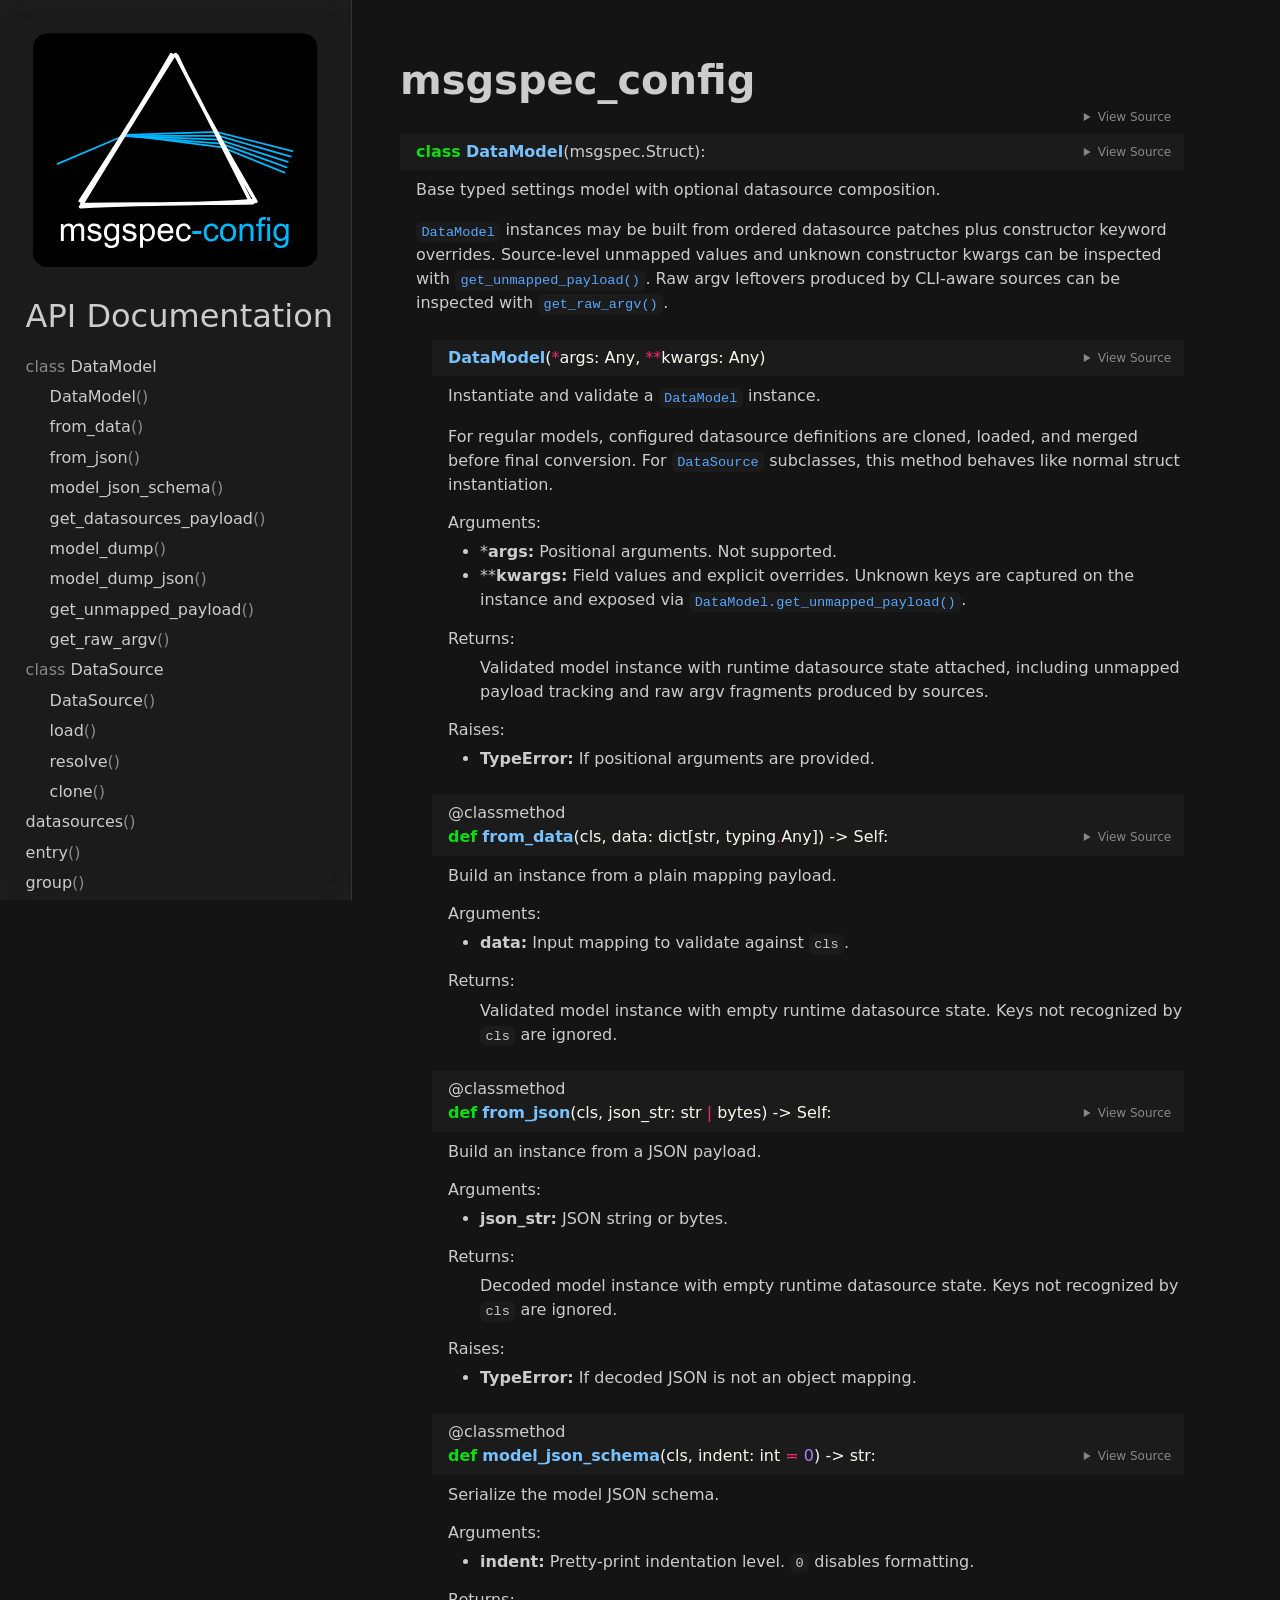
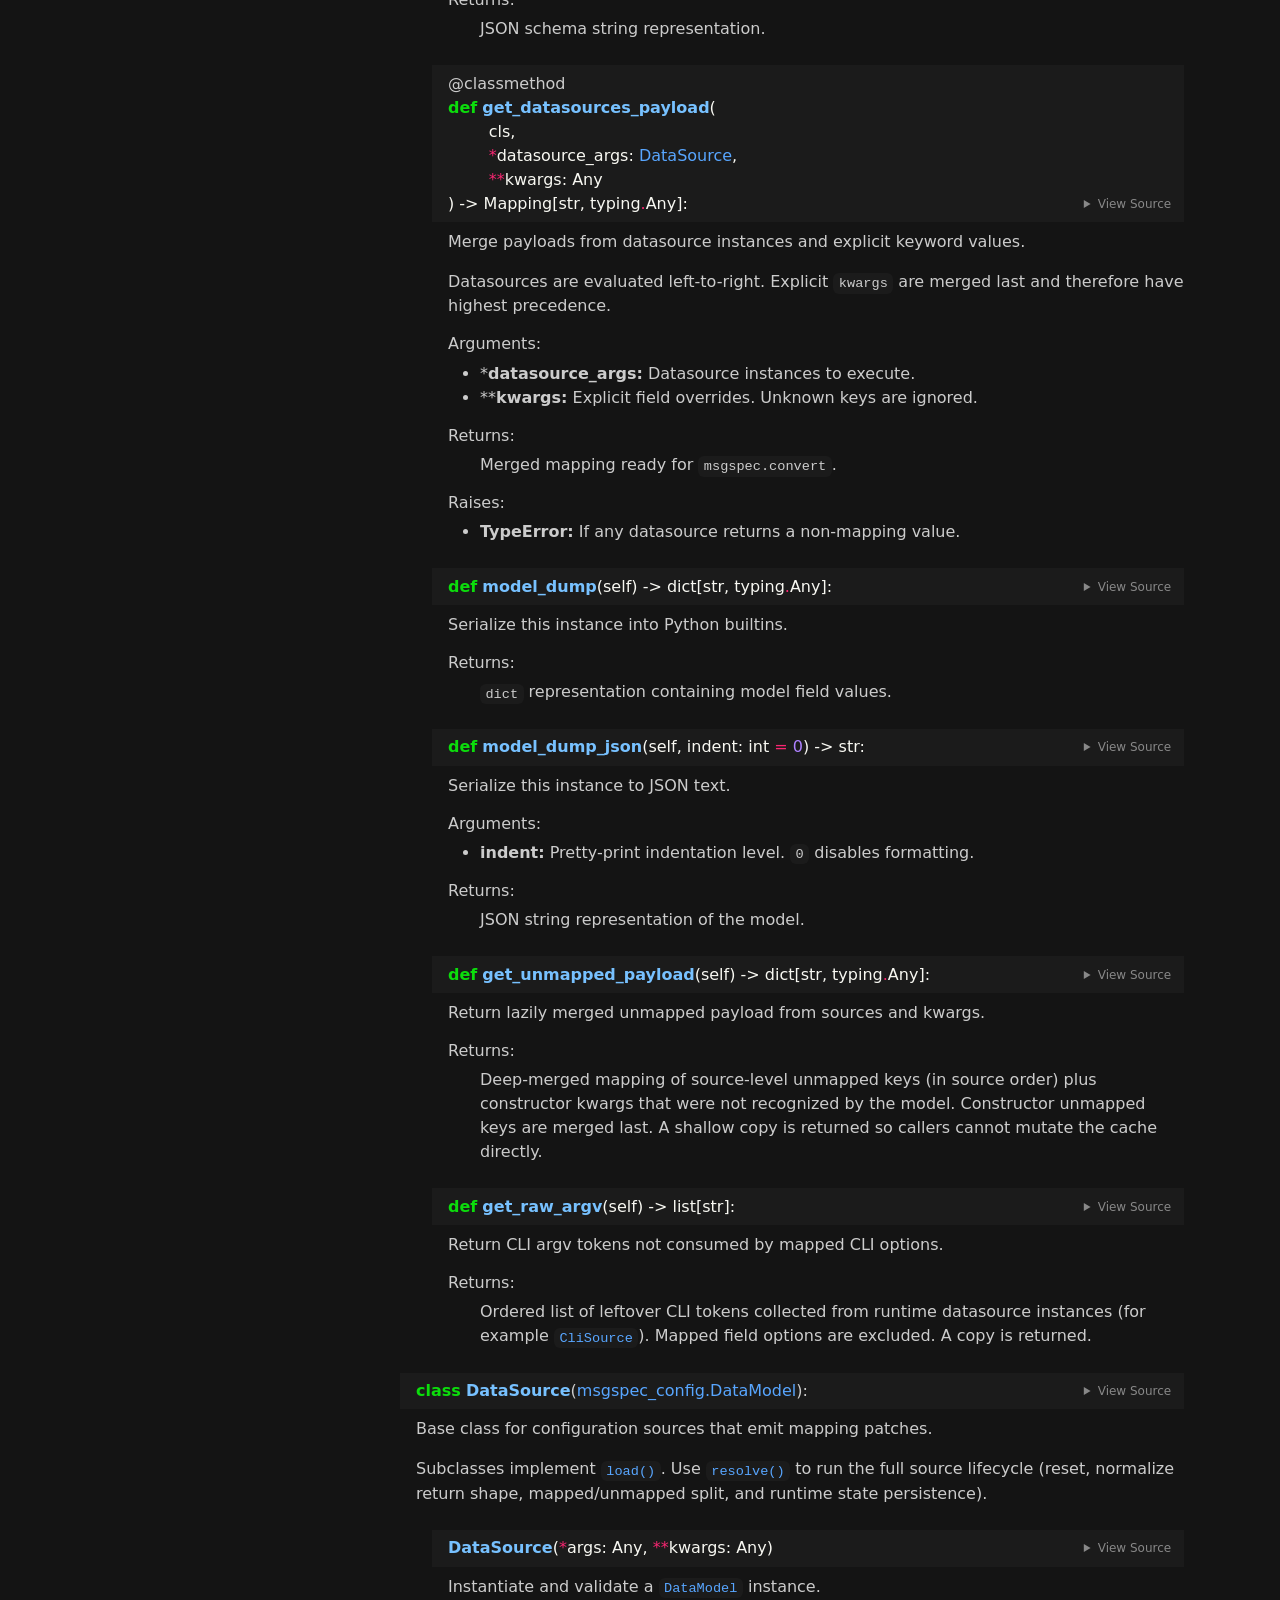
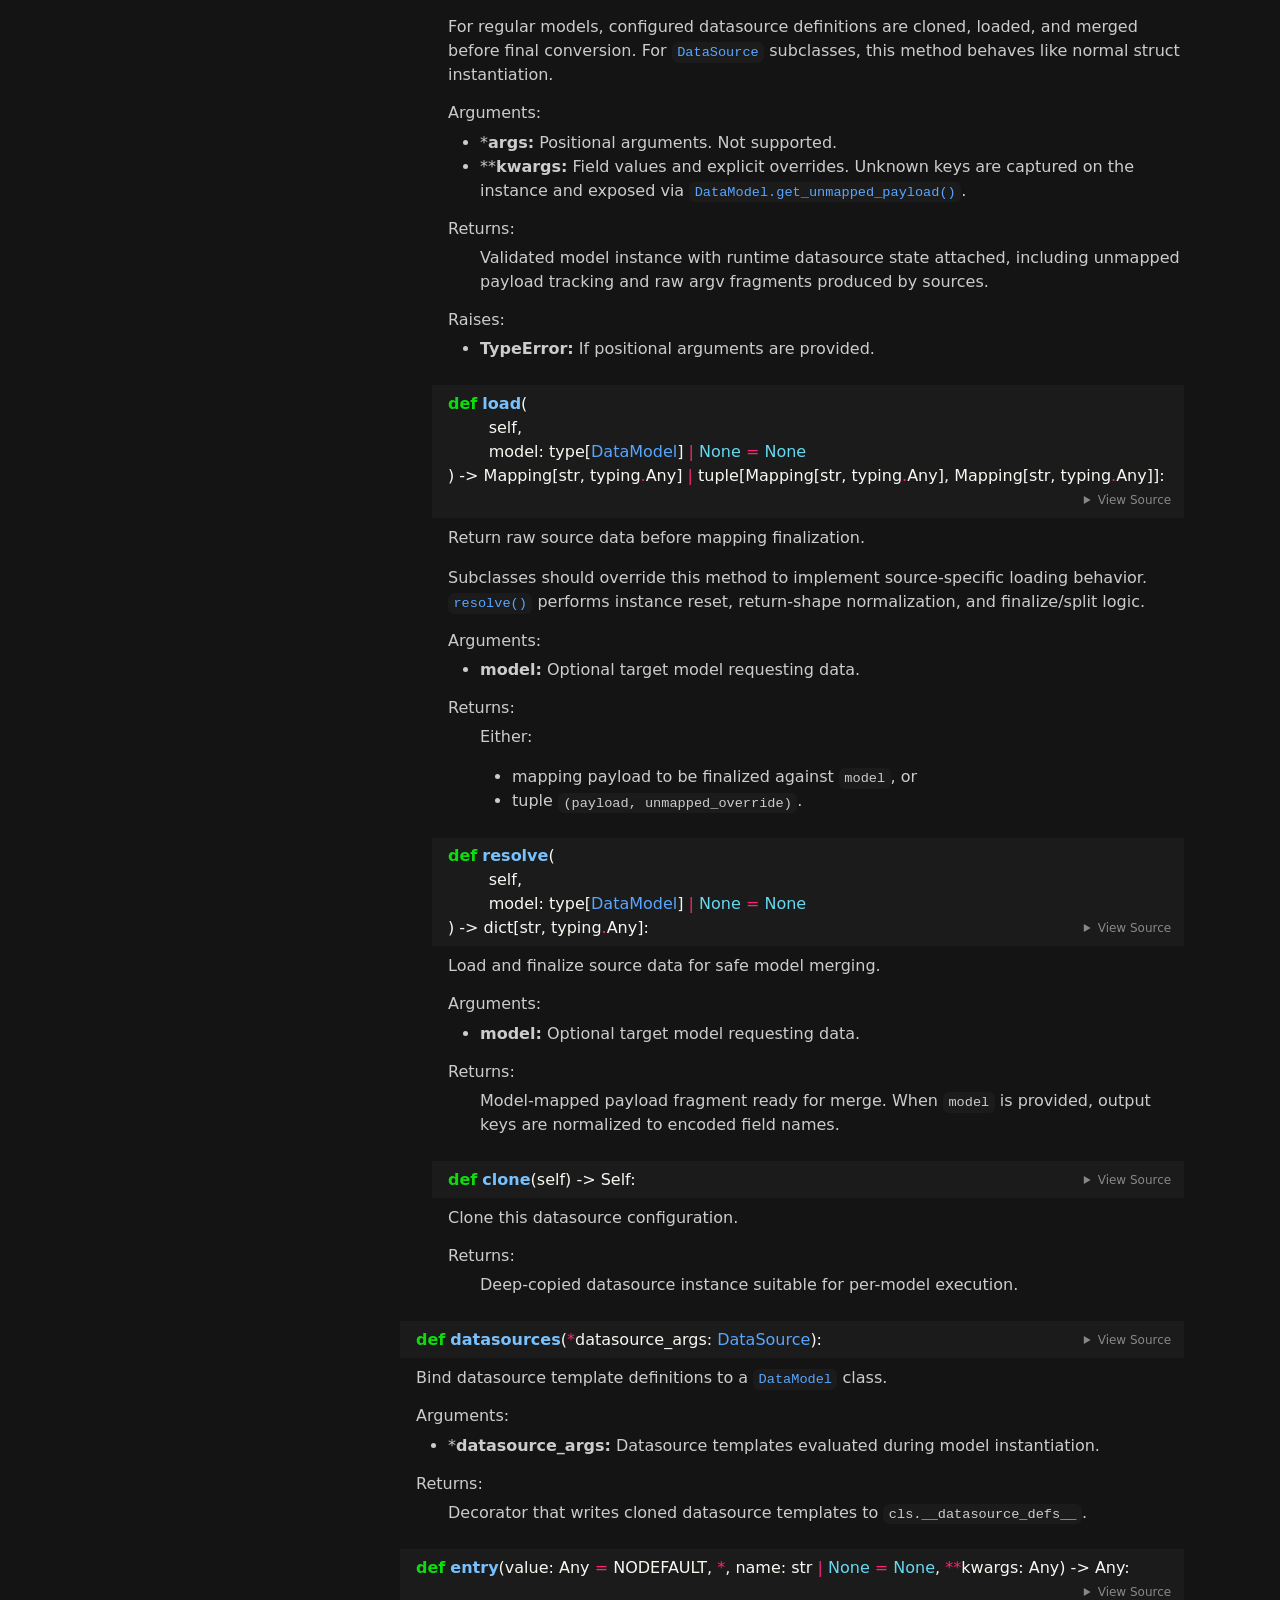
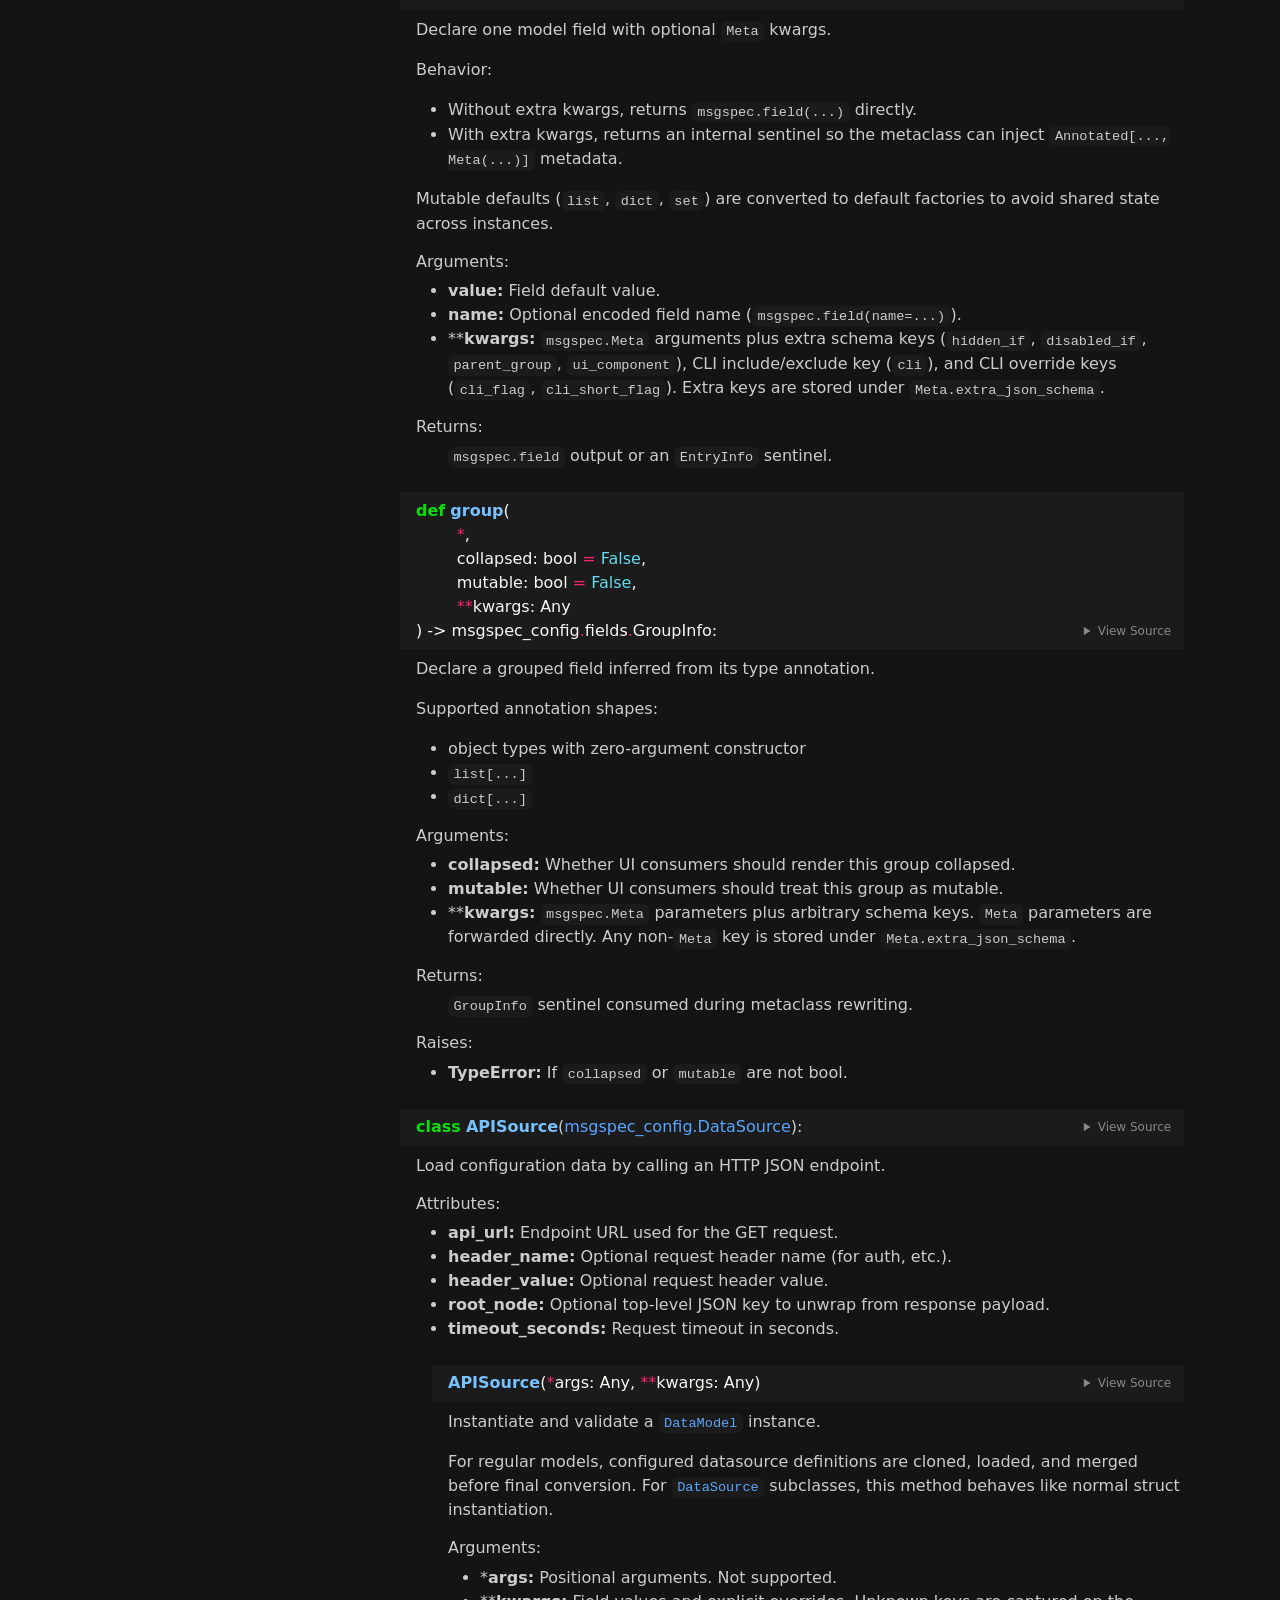
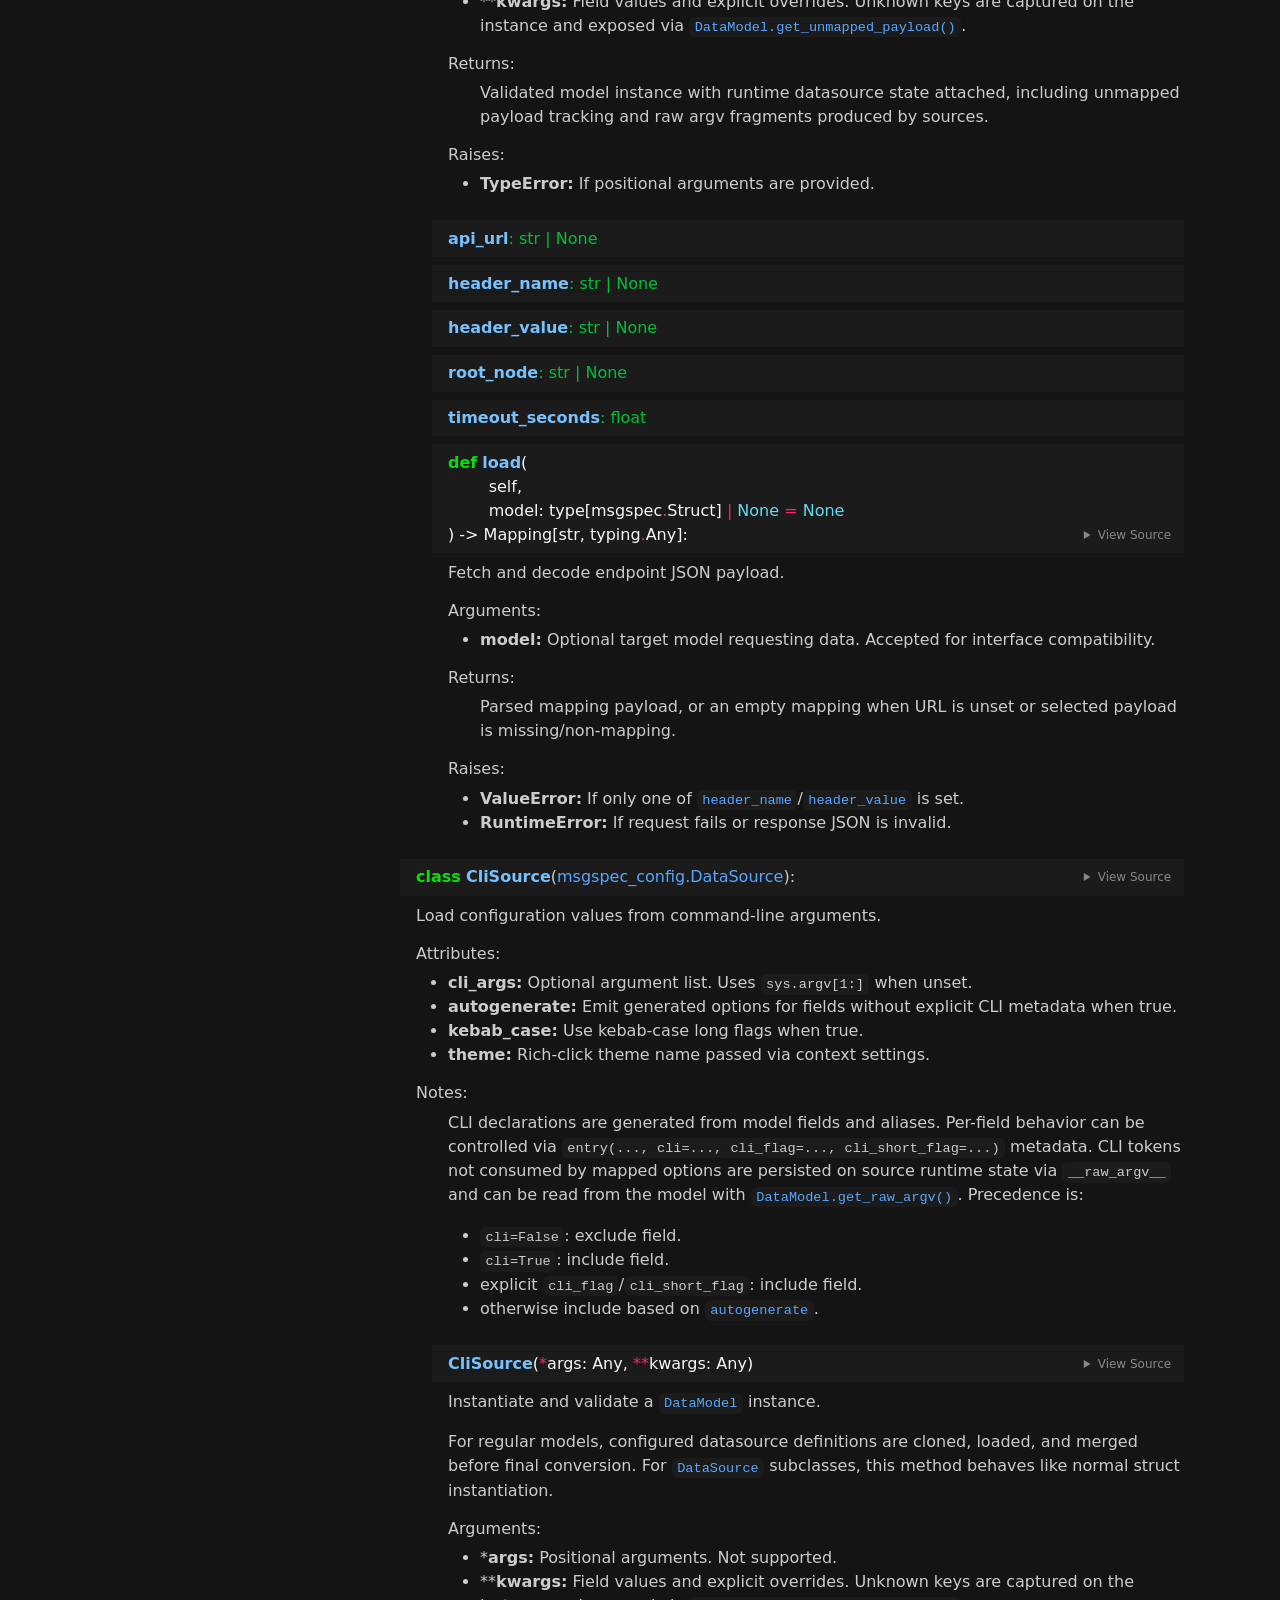
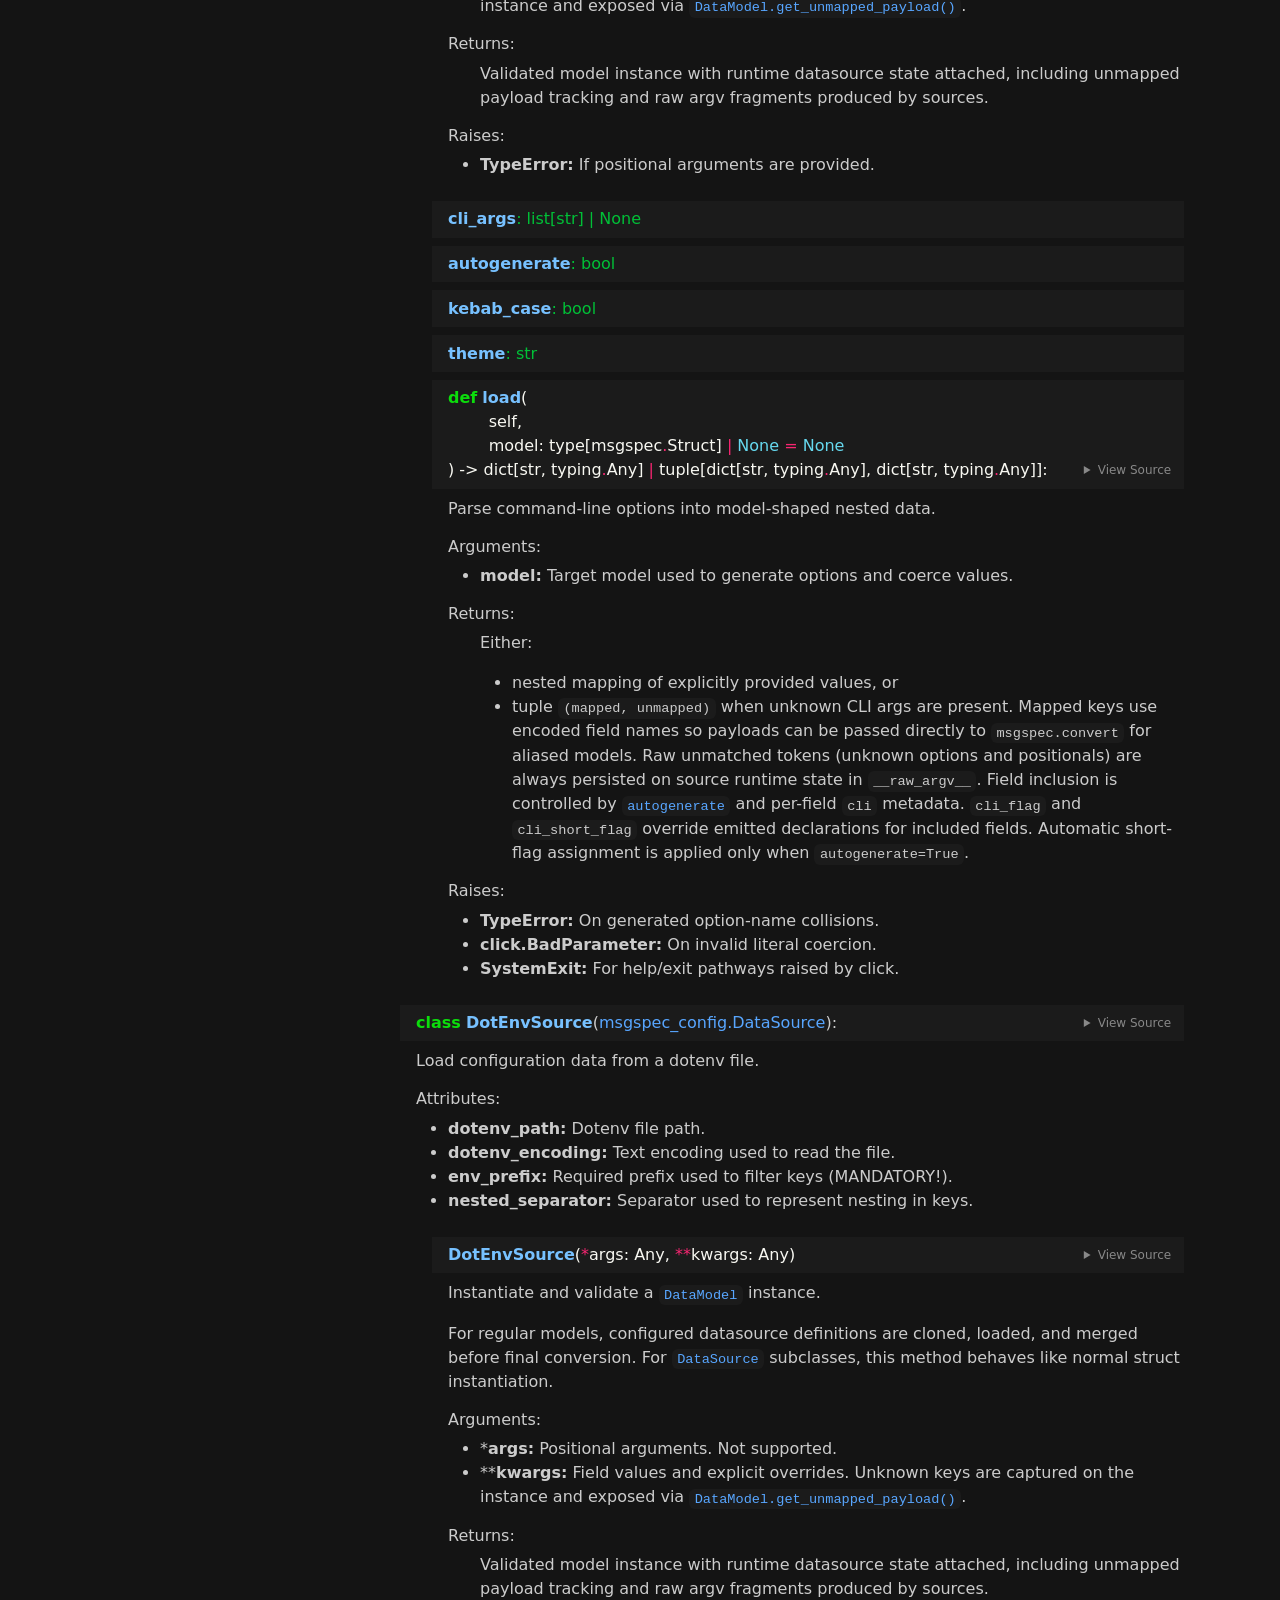
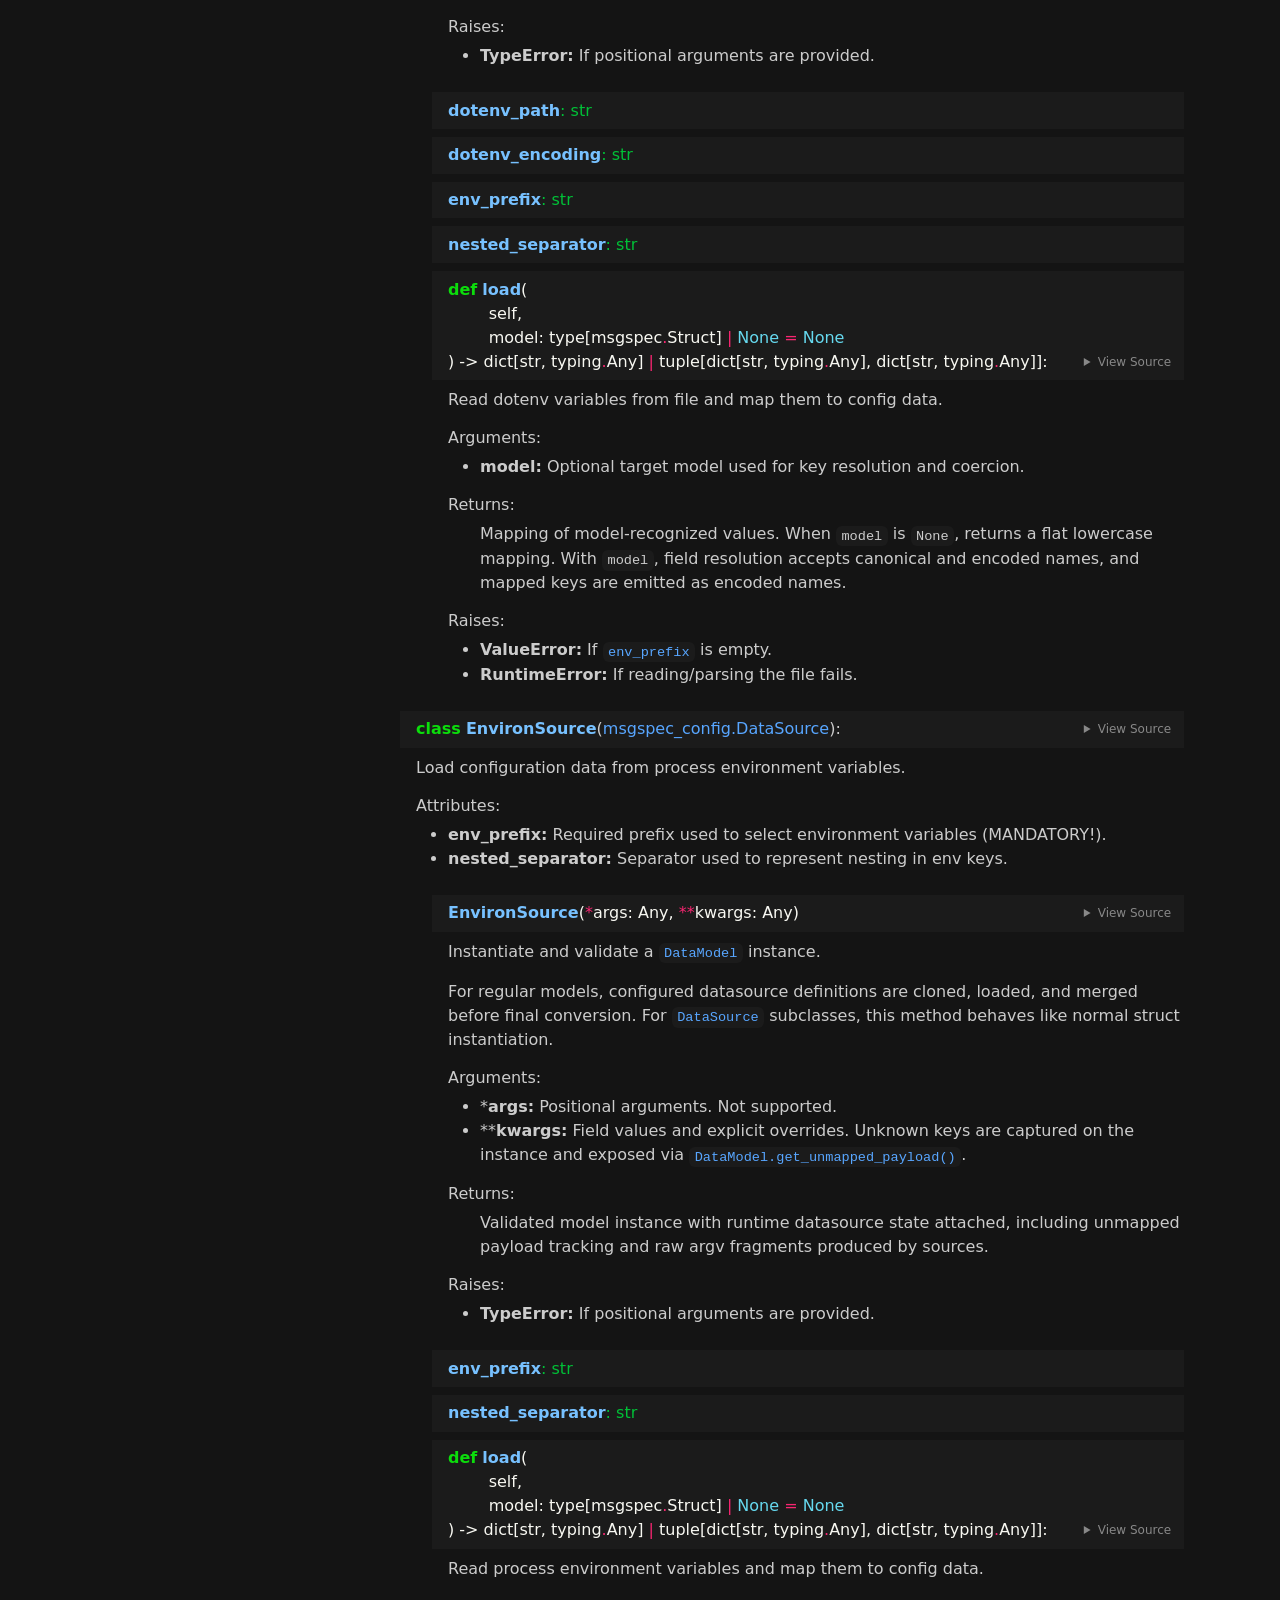
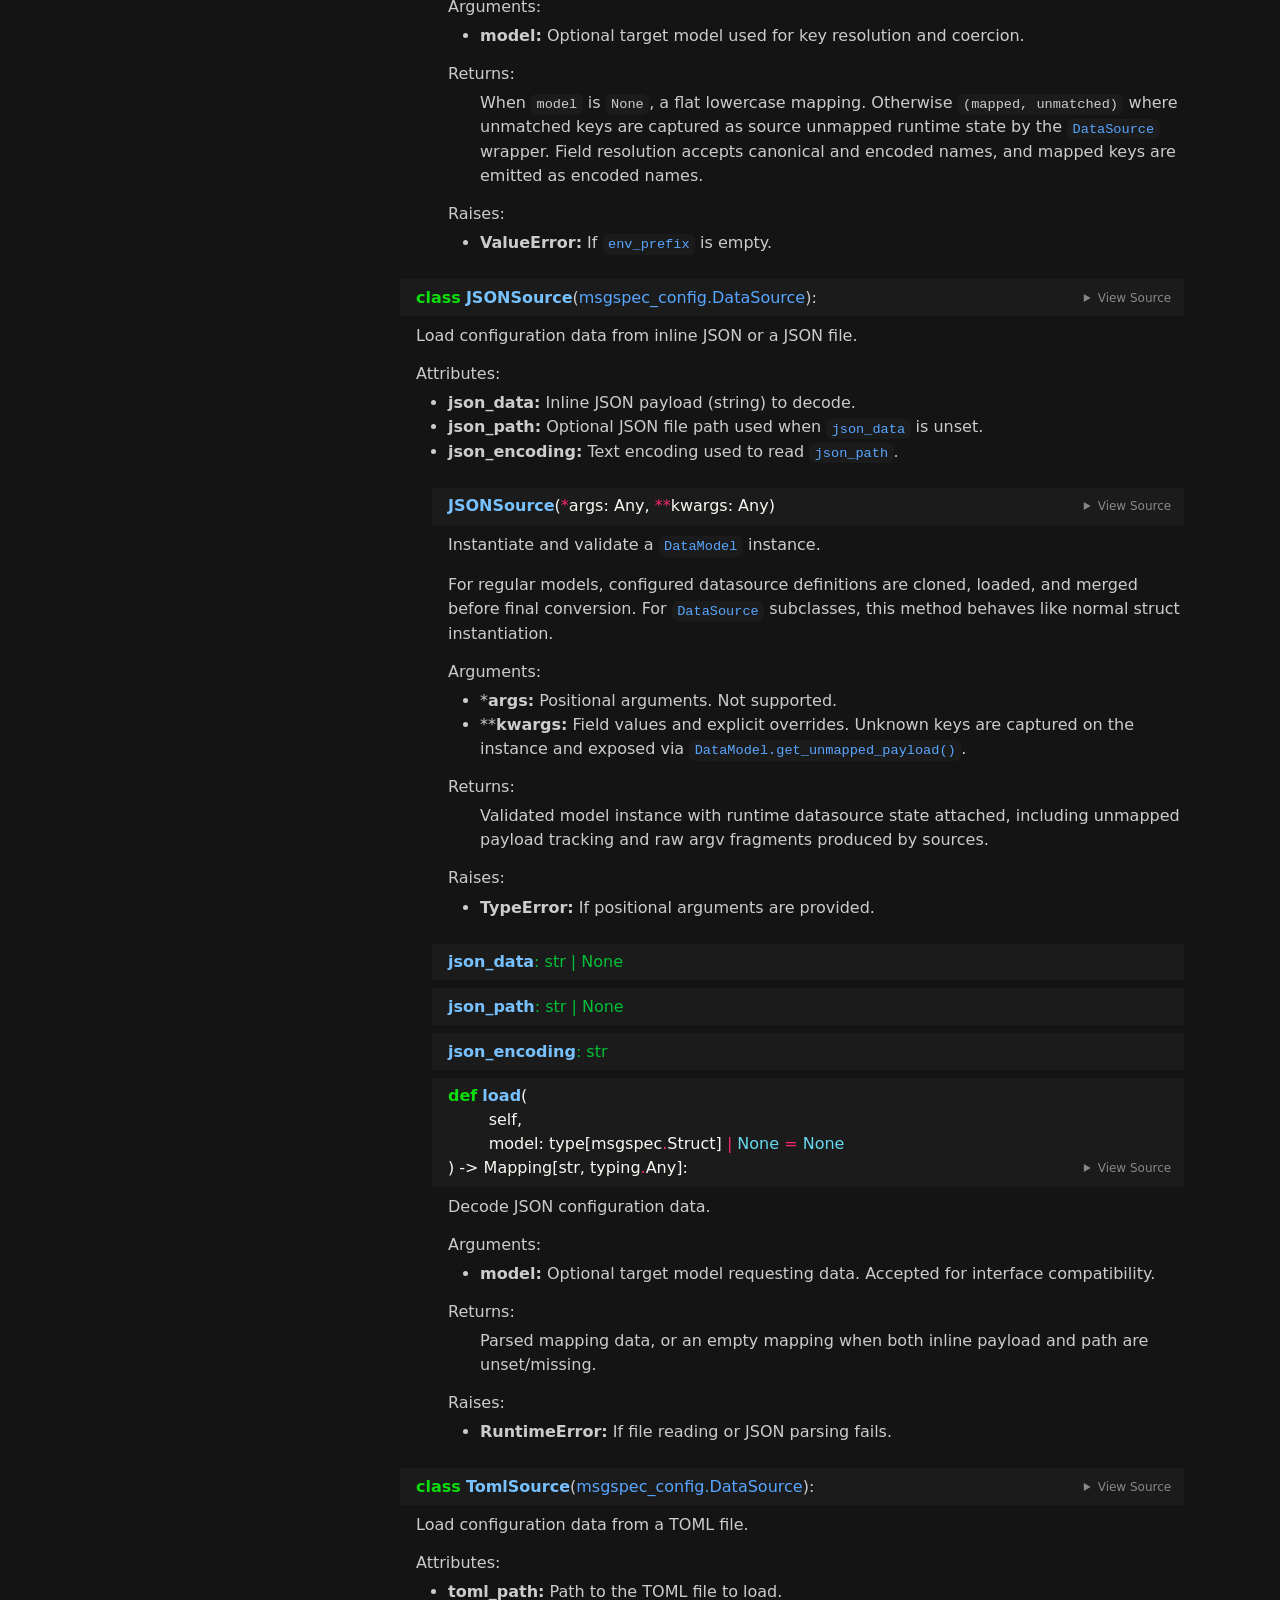
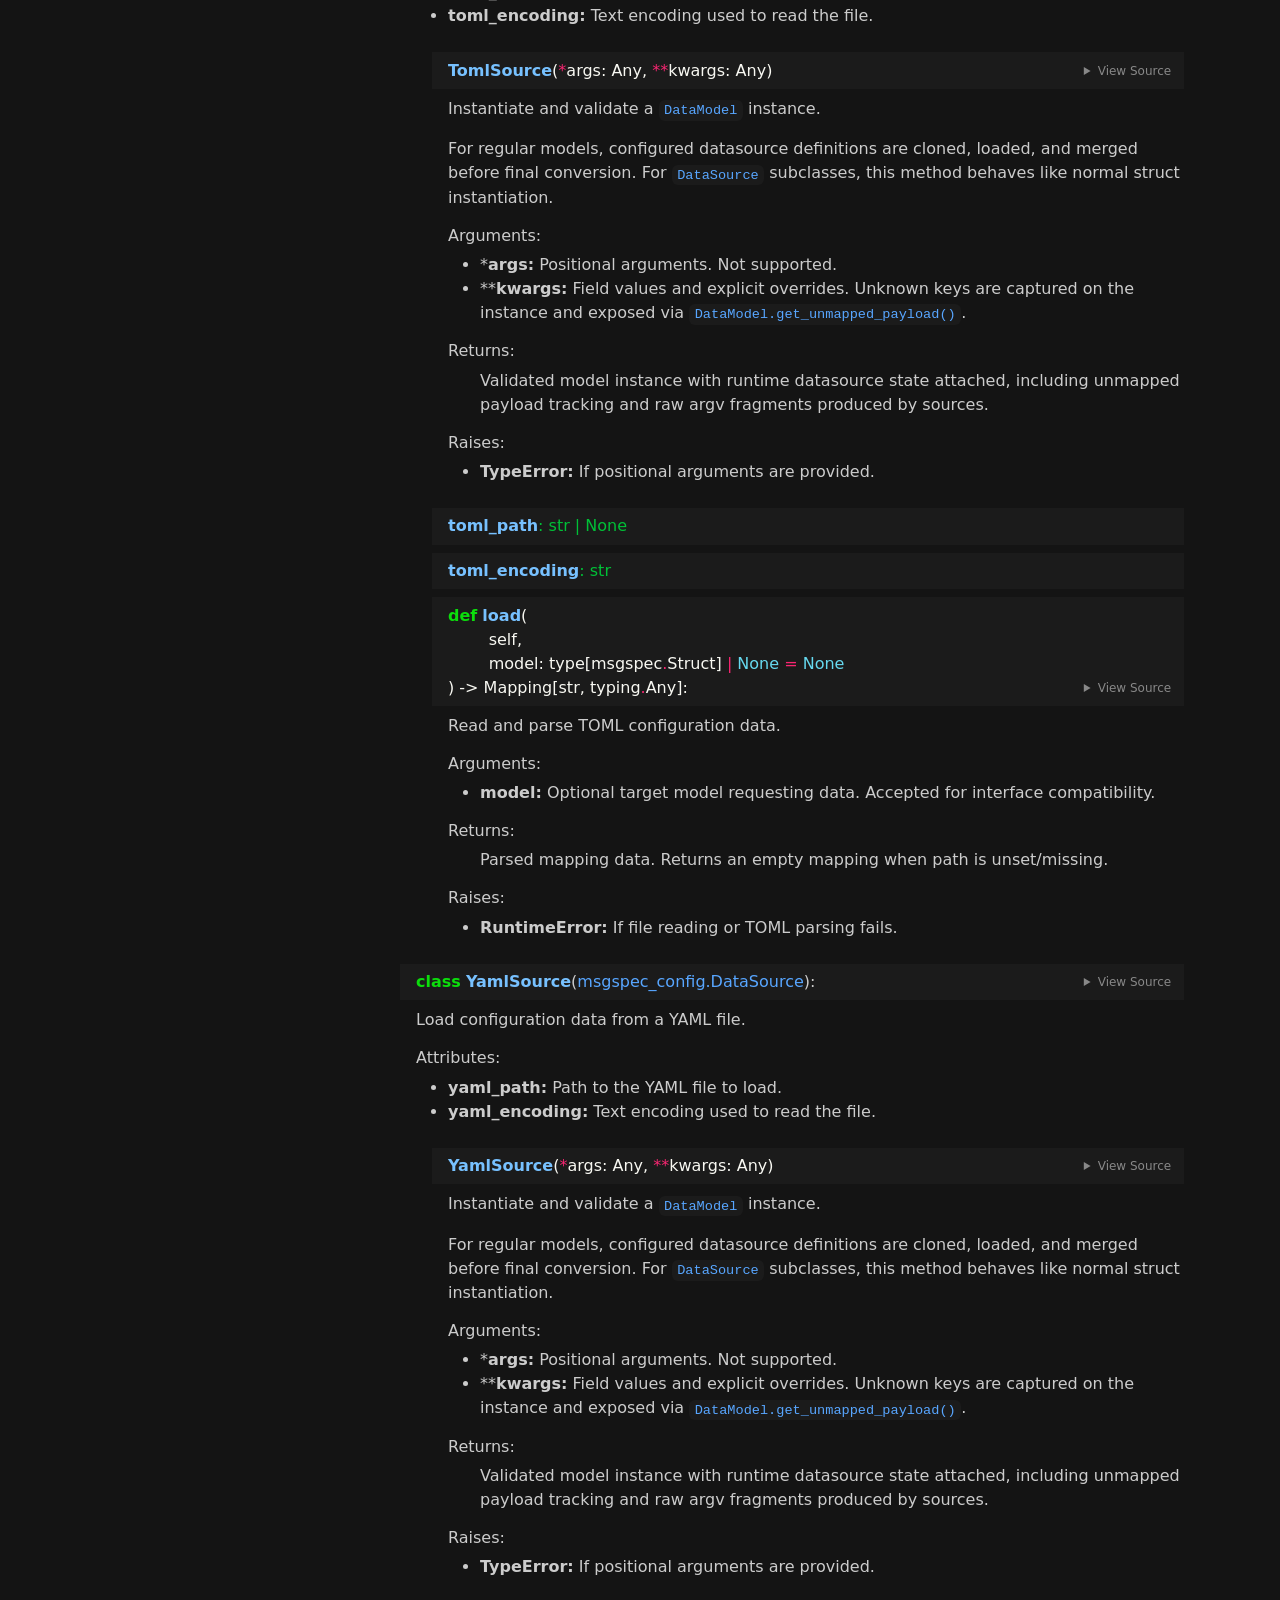
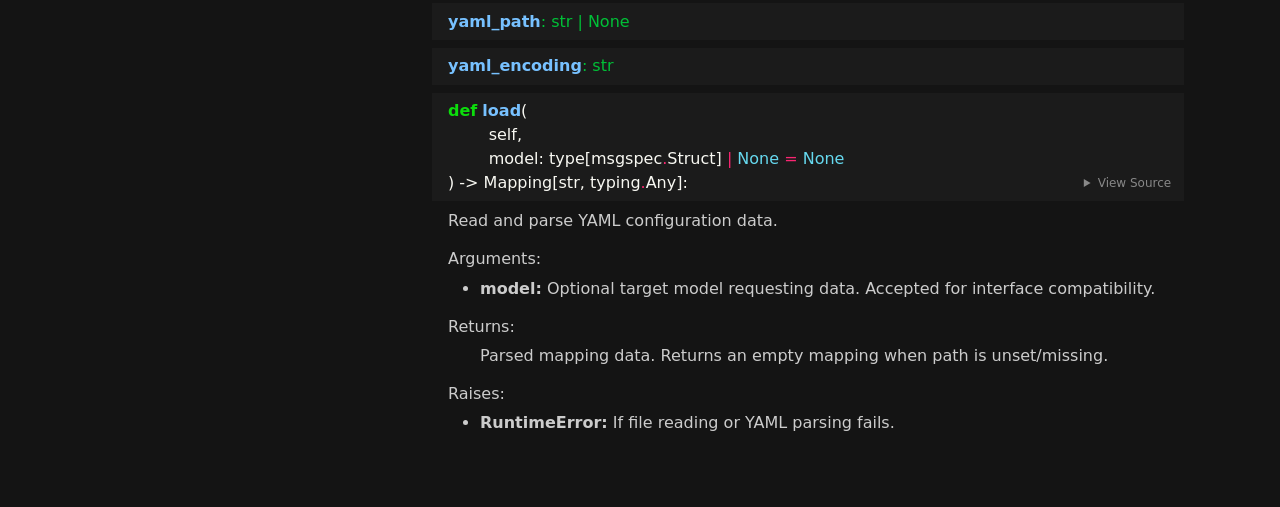
==== commit ee31111e: "added arbitrary cli args to group to follow with entry style, added support for frozen=True Structs," ====
--- a/docs/msgspec_config.html
+++ b/docs/msgspec_config.html
@@ -387,212 +387,216 @@
 </span><span id="DataModel-235"><a href="#DataModel-235"><span class="linenos">235</span></a><span class="sd">        &quot;&quot;&quot;</span>
 </span><span id="DataModel-236"><a href="#DataModel-236"><span class="linenos">236</span></a>        <span class="k">if</span> <span class="n">datasource_instances</span> <span class="ow">is</span> <span class="kc">None</span><span class="p">:</span>
 </span><span id="DataModel-237"><a href="#DataModel-237"><span class="linenos">237</span></a>            <span class="n">datasource_instances</span> <span class="o">=</span> <span class="p">()</span>
-</span><span id="DataModel-238"><a href="#DataModel-238"><span class="linenos">238</span></a>        <span class="n">instance</span><span class="o">.</span><span class="n">__datasource_instances__</span> <span class="o">=</span> <span class="n">datasource_instances</span>
-</span><span id="DataModel-239"><a href="#DataModel-239"><span class="linenos">239</span></a>        <span class="n">instance</span><span class="o">.</span><span class="n">__unmapped_cache__</span> <span class="o">=</span> <span class="n">unmapped_cache</span>
-</span><span id="DataModel-240"><a href="#DataModel-240"><span class="linenos">240</span></a>        <span class="n">instance</span><span class="o">.</span><span class="n">__constructor_unmapped__</span> <span class="o">=</span> <span class="p">(</span>
-</span><span id="DataModel-241"><a href="#DataModel-241"><span class="linenos">241</span></a>            <span class="n">constructor_unmapped</span> <span class="k">if</span> <span class="n">constructor_unmapped</span> <span class="ow">is</span> <span class="ow">not</span> <span class="kc">None</span> <span class="k">else</span> <span class="p">{}</span>
-</span><span id="DataModel-242"><a href="#DataModel-242"><span class="linenos">242</span></a>        <span class="p">)</span>
-</span><span id="DataModel-243"><a href="#DataModel-243"><span class="linenos">243</span></a>        <span class="n">raw_argv</span><span class="p">:</span> <span class="nb">list</span><span class="p">[</span><span class="nb">str</span><span class="p">]</span> <span class="o">=</span> <span class="p">[]</span>
-</span><span id="DataModel-244"><a href="#DataModel-244"><span class="linenos">244</span></a>        <span class="k">for</span> <span class="n">datasource</span> <span class="ow">in</span> <span class="n">datasource_instances</span><span class="p">:</span>
-</span><span id="DataModel-245"><a href="#DataModel-245"><span class="linenos">245</span></a>            <span class="n">source_raw_argv</span> <span class="o">=</span> <span class="nb">getattr</span><span class="p">(</span><span class="n">datasource</span><span class="p">,</span> <span class="s2">&quot;__raw_argv__&quot;</span><span class="p">,</span> <span class="kc">None</span><span class="p">)</span>
-</span><span id="DataModel-246"><a href="#DataModel-246"><span class="linenos">246</span></a>            <span class="k">if</span> <span class="nb">isinstance</span><span class="p">(</span><span class="n">source_raw_argv</span><span class="p">,</span> <span class="nb">list</span><span class="p">):</span>
-</span><span id="DataModel-247"><a href="#DataModel-247"><span class="linenos">247</span></a>                <span class="n">raw_argv</span><span class="o">.</span><span class="n">extend</span><span class="p">(</span>
-</span><span id="DataModel-248"><a href="#DataModel-248"><span class="linenos">248</span></a>                    <span class="n">item</span> <span class="k">for</span> <span class="n">item</span> <span class="ow">in</span> <span class="n">source_raw_argv</span> <span class="k">if</span> <span class="nb">isinstance</span><span class="p">(</span><span class="n">item</span><span class="p">,</span> <span class="nb">str</span><span class="p">)</span>
-</span><span id="DataModel-249"><a href="#DataModel-249"><span class="linenos">249</span></a>                <span class="p">)</span>
-</span><span id="DataModel-250"><a href="#DataModel-250"><span class="linenos">250</span></a>        <span class="n">instance</span><span class="o">.</span><span class="n">__raw_argv__</span> <span class="o">=</span> <span class="n">raw_argv</span>
-</span><span id="DataModel-251"><a href="#DataModel-251"><span class="linenos">251</span></a>        <span class="k">return</span> <span class="n">instance</span>
-</span><span id="DataModel-252"><a href="#DataModel-252"><span class="linenos">252</span></a>
-</span><span id="DataModel-253"><a href="#DataModel-253"><span class="linenos">253</span></a>    <span class="nd">@classmethod</span>
-</span><span id="DataModel-254"><a href="#DataModel-254"><span class="linenos">254</span></a>    <span class="k">def</span><span class="w"> </span><span class="nf">from_data</span><span class="p">(</span><span class="bp">cls</span><span class="p">,</span> <span class="n">data</span><span class="p">:</span> <span class="nb">dict</span><span class="p">[</span><span class="nb">str</span><span class="p">,</span> <span class="n">Any</span><span class="p">])</span> <span class="o">-&gt;</span> <span class="n">Self</span><span class="p">:</span>
-</span><span id="DataModel-255"><a href="#DataModel-255"><span class="linenos">255</span></a><span class="w">        </span><span class="sd">&quot;&quot;&quot;Build an instance from a plain mapping payload.</span>
+</span><span id="DataModel-238"><a href="#DataModel-238"><span class="linenos">238</span></a>        <span class="n">msgspec</span><span class="o">.</span><span class="n">structs</span><span class="o">.</span><span class="n">force_setattr</span><span class="p">(</span>
+</span><span id="DataModel-239"><a href="#DataModel-239"><span class="linenos">239</span></a>            <span class="n">instance</span><span class="p">,</span> <span class="s2">&quot;__datasource_instances__&quot;</span><span class="p">,</span> <span class="n">datasource_instances</span>
+</span><span id="DataModel-240"><a href="#DataModel-240"><span class="linenos">240</span></a>        <span class="p">)</span>
+</span><span id="DataModel-241"><a href="#DataModel-241"><span class="linenos">241</span></a>        <span class="n">msgspec</span><span class="o">.</span><span class="n">structs</span><span class="o">.</span><span class="n">force_setattr</span><span class="p">(</span><span class="n">instance</span><span class="p">,</span> <span class="s2">&quot;__unmapped_cache__&quot;</span><span class="p">,</span> <span class="n">unmapped_cache</span><span class="p">)</span>
+</span><span id="DataModel-242"><a href="#DataModel-242"><span class="linenos">242</span></a>        <span class="n">msgspec</span><span class="o">.</span><span class="n">structs</span><span class="o">.</span><span class="n">force_setattr</span><span class="p">(</span>
+</span><span id="DataModel-243"><a href="#DataModel-243"><span class="linenos">243</span></a>            <span class="n">instance</span><span class="p">,</span>
+</span><span id="DataModel-244"><a href="#DataModel-244"><span class="linenos">244</span></a>            <span class="s2">&quot;__constructor_unmapped__&quot;</span><span class="p">,</span>
+</span><span id="DataModel-245"><a href="#DataModel-245"><span class="linenos">245</span></a>            <span class="n">constructor_unmapped</span> <span class="k">if</span> <span class="n">constructor_unmapped</span> <span class="ow">is</span> <span class="ow">not</span> <span class="kc">None</span> <span class="k">else</span> <span class="p">{},</span>
+</span><span id="DataModel-246"><a href="#DataModel-246"><span class="linenos">246</span></a>        <span class="p">)</span>
+</span><span id="DataModel-247"><a href="#DataModel-247"><span class="linenos">247</span></a>        <span class="n">raw_argv</span><span class="p">:</span> <span class="nb">list</span><span class="p">[</span><span class="nb">str</span><span class="p">]</span> <span class="o">=</span> <span class="p">[]</span>
+</span><span id="DataModel-248"><a href="#DataModel-248"><span class="linenos">248</span></a>        <span class="k">for</span> <span class="n">datasource</span> <span class="ow">in</span> <span class="n">datasource_instances</span><span class="p">:</span>
+</span><span id="DataModel-249"><a href="#DataModel-249"><span class="linenos">249</span></a>            <span class="n">source_raw_argv</span> <span class="o">=</span> <span class="nb">getattr</span><span class="p">(</span><span class="n">datasource</span><span class="p">,</span> <span class="s2">&quot;__raw_argv__&quot;</span><span class="p">,</span> <span class="kc">None</span><span class="p">)</span>
+</span><span id="DataModel-250"><a href="#DataModel-250"><span class="linenos">250</span></a>            <span class="k">if</span> <span class="nb">isinstance</span><span class="p">(</span><span class="n">source_raw_argv</span><span class="p">,</span> <span class="nb">list</span><span class="p">):</span>
+</span><span id="DataModel-251"><a href="#DataModel-251"><span class="linenos">251</span></a>                <span class="n">raw_argv</span><span class="o">.</span><span class="n">extend</span><span class="p">(</span>
+</span><span id="DataModel-252"><a href="#DataModel-252"><span class="linenos">252</span></a>                    <span class="n">item</span> <span class="k">for</span> <span class="n">item</span> <span class="ow">in</span> <span class="n">source_raw_argv</span> <span class="k">if</span> <span class="nb">isinstance</span><span class="p">(</span><span class="n">item</span><span class="p">,</span> <span class="nb">str</span><span class="p">)</span>
+</span><span id="DataModel-253"><a href="#DataModel-253"><span class="linenos">253</span></a>                <span class="p">)</span>
+</span><span id="DataModel-254"><a href="#DataModel-254"><span class="linenos">254</span></a>        <span class="n">msgspec</span><span class="o">.</span><span class="n">structs</span><span class="o">.</span><span class="n">force_setattr</span><span class="p">(</span><span class="n">instance</span><span class="p">,</span> <span class="s2">&quot;__raw_argv__&quot;</span><span class="p">,</span> <span class="n">raw_argv</span><span class="p">)</span>
+</span><span id="DataModel-255"><a href="#DataModel-255"><span class="linenos">255</span></a>        <span class="k">return</span> <span class="n">instance</span>
 </span><span id="DataModel-256"><a href="#DataModel-256"><span class="linenos">256</span></a>
-</span><span id="DataModel-257"><a href="#DataModel-257"><span class="linenos">257</span></a><span class="sd">        Args:</span>
-</span><span id="DataModel-258"><a href="#DataModel-258"><span class="linenos">258</span></a><span class="sd">            data: Input mapping to validate against ``cls``.</span>
-</span><span id="DataModel-259"><a href="#DataModel-259"><span class="linenos">259</span></a>
-</span><span id="DataModel-260"><a href="#DataModel-260"><span class="linenos">260</span></a><span class="sd">        Returns:</span>
-</span><span id="DataModel-261"><a href="#DataModel-261"><span class="linenos">261</span></a><span class="sd">            Validated model instance with empty runtime datasource state.</span>
-</span><span id="DataModel-262"><a href="#DataModel-262"><span class="linenos">262</span></a><span class="sd">            Keys not recognized by ``cls`` are ignored.</span>
-</span><span id="DataModel-263"><a href="#DataModel-263"><span class="linenos">263</span></a><span class="sd">        &quot;&quot;&quot;</span>
-</span><span id="DataModel-264"><a href="#DataModel-264"><span class="linenos">264</span></a>        <span class="n">prepared</span> <span class="o">=</span> <span class="bp">cls</span><span class="o">.</span><span class="n">_prepare_payload_for_convert</span><span class="p">(</span><span class="n">data</span><span class="p">)</span>
-</span><span id="DataModel-265"><a href="#DataModel-265"><span class="linenos">265</span></a>        <span class="n">instance</span> <span class="o">=</span> <span class="n">msgspec</span><span class="o">.</span><span class="n">convert</span><span class="p">(</span><span class="n">prepared</span><span class="p">,</span> <span class="nb">type</span><span class="o">=</span><span class="bp">cls</span><span class="p">)</span>
-</span><span id="DataModel-266"><a href="#DataModel-266"><span class="linenos">266</span></a>        <span class="k">return</span> <span class="bp">cls</span><span class="o">.</span><span class="n">_setup_instance</span><span class="p">(</span><span class="n">instance</span><span class="p">)</span>
-</span><span id="DataModel-267"><a href="#DataModel-267"><span class="linenos">267</span></a>
-</span><span id="DataModel-268"><a href="#DataModel-268"><span class="linenos">268</span></a>    <span class="nd">@classmethod</span>
-</span><span id="DataModel-269"><a href="#DataModel-269"><span class="linenos">269</span></a>    <span class="k">def</span><span class="w"> </span><span class="nf">from_json</span><span class="p">(</span><span class="bp">cls</span><span class="p">,</span> <span class="n">json_str</span><span class="p">:</span> <span class="nb">str</span> <span class="o">|</span> <span class="nb">bytes</span><span class="p">)</span> <span class="o">-&gt;</span> <span class="n">Self</span><span class="p">:</span>
-</span><span id="DataModel-270"><a href="#DataModel-270"><span class="linenos">270</span></a><span class="w">        </span><span class="sd">&quot;&quot;&quot;Build an instance from a JSON payload.</span>
+</span><span id="DataModel-257"><a href="#DataModel-257"><span class="linenos">257</span></a>    <span class="nd">@classmethod</span>
+</span><span id="DataModel-258"><a href="#DataModel-258"><span class="linenos">258</span></a>    <span class="k">def</span><span class="w"> </span><span class="nf">from_data</span><span class="p">(</span><span class="bp">cls</span><span class="p">,</span> <span class="n">data</span><span class="p">:</span> <span class="nb">dict</span><span class="p">[</span><span class="nb">str</span><span class="p">,</span> <span class="n">Any</span><span class="p">])</span> <span class="o">-&gt;</span> <span class="n">Self</span><span class="p">:</span>
+</span><span id="DataModel-259"><a href="#DataModel-259"><span class="linenos">259</span></a><span class="w">        </span><span class="sd">&quot;&quot;&quot;Build an instance from a plain mapping payload.</span>
+</span><span id="DataModel-260"><a href="#DataModel-260"><span class="linenos">260</span></a>
+</span><span id="DataModel-261"><a href="#DataModel-261"><span class="linenos">261</span></a><span class="sd">        Args:</span>
+</span><span id="DataModel-262"><a href="#DataModel-262"><span class="linenos">262</span></a><span class="sd">            data: Input mapping to validate against ``cls``.</span>
+</span><span id="DataModel-263"><a href="#DataModel-263"><span class="linenos">263</span></a>
+</span><span id="DataModel-264"><a href="#DataModel-264"><span class="linenos">264</span></a><span class="sd">        Returns:</span>
+</span><span id="DataModel-265"><a href="#DataModel-265"><span class="linenos">265</span></a><span class="sd">            Validated model instance with empty runtime datasource state.</span>
+</span><span id="DataModel-266"><a href="#DataModel-266"><span class="linenos">266</span></a><span class="sd">            Keys not recognized by ``cls`` are ignored.</span>
+</span><span id="DataModel-267"><a href="#DataModel-267"><span class="linenos">267</span></a><span class="sd">        &quot;&quot;&quot;</span>
+</span><span id="DataModel-268"><a href="#DataModel-268"><span class="linenos">268</span></a>        <span class="n">prepared</span> <span class="o">=</span> <span class="bp">cls</span><span class="o">.</span><span class="n">_prepare_payload_for_convert</span><span class="p">(</span><span class="n">data</span><span class="p">)</span>
+</span><span id="DataModel-269"><a href="#DataModel-269"><span class="linenos">269</span></a>        <span class="n">instance</span> <span class="o">=</span> <span class="n">msgspec</span><span class="o">.</span><span class="n">convert</span><span class="p">(</span><span class="n">prepared</span><span class="p">,</span> <span class="nb">type</span><span class="o">=</span><span class="bp">cls</span><span class="p">)</span>
+</span><span id="DataModel-270"><a href="#DataModel-270"><span class="linenos">270</span></a>        <span class="k">return</span> <span class="bp">cls</span><span class="o">.</span><span class="n">_setup_instance</span><span class="p">(</span><span class="n">instance</span><span class="p">)</span>
 </span><span id="DataModel-271"><a href="#DataModel-271"><span class="linenos">271</span></a>
-</span><span id="DataModel-272"><a href="#DataModel-272"><span class="linenos">272</span></a><span class="sd">        Args:</span>
-</span><span id="DataModel-273"><a href="#DataModel-273"><span class="linenos">273</span></a><span class="sd">            json_str: JSON string or bytes.</span>
-</span><span id="DataModel-274"><a href="#DataModel-274"><span class="linenos">274</span></a>
-</span><span id="DataModel-275"><a href="#DataModel-275"><span class="linenos">275</span></a><span class="sd">        Returns:</span>
-</span><span id="DataModel-276"><a href="#DataModel-276"><span class="linenos">276</span></a><span class="sd">            Decoded model instance with empty runtime datasource state.</span>
-</span><span id="DataModel-277"><a href="#DataModel-277"><span class="linenos">277</span></a><span class="sd">            Keys not recognized by ``cls`` are ignored.</span>
+</span><span id="DataModel-272"><a href="#DataModel-272"><span class="linenos">272</span></a>    <span class="nd">@classmethod</span>
+</span><span id="DataModel-273"><a href="#DataModel-273"><span class="linenos">273</span></a>    <span class="k">def</span><span class="w"> </span><span class="nf">from_json</span><span class="p">(</span><span class="bp">cls</span><span class="p">,</span> <span class="n">json_str</span><span class="p">:</span> <span class="nb">str</span> <span class="o">|</span> <span class="nb">bytes</span><span class="p">)</span> <span class="o">-&gt;</span> <span class="n">Self</span><span class="p">:</span>
+</span><span id="DataModel-274"><a href="#DataModel-274"><span class="linenos">274</span></a><span class="w">        </span><span class="sd">&quot;&quot;&quot;Build an instance from a JSON payload.</span>
+</span><span id="DataModel-275"><a href="#DataModel-275"><span class="linenos">275</span></a>
+</span><span id="DataModel-276"><a href="#DataModel-276"><span class="linenos">276</span></a><span class="sd">        Args:</span>
+</span><span id="DataModel-277"><a href="#DataModel-277"><span class="linenos">277</span></a><span class="sd">            json_str: JSON string or bytes.</span>
 </span><span id="DataModel-278"><a href="#DataModel-278"><span class="linenos">278</span></a>
-</span><span id="DataModel-279"><a href="#DataModel-279"><span class="linenos">279</span></a><span class="sd">        Raises:</span>
-</span><span id="DataModel-280"><a href="#DataModel-280"><span class="linenos">280</span></a><span class="sd">            TypeError: If decoded JSON is not an object mapping.</span>
-</span><span id="DataModel-281"><a href="#DataModel-281"><span class="linenos">281</span></a><span class="sd">        &quot;&quot;&quot;</span>
-</span><span id="DataModel-282"><a href="#DataModel-282"><span class="linenos">282</span></a>        <span class="n">raw</span> <span class="o">=</span> <span class="n">msgspec</span><span class="o">.</span><span class="n">json</span><span class="o">.</span><span class="n">decode</span><span class="p">(</span><span class="n">json_str</span><span class="p">)</span>
-</span><span id="DataModel-283"><a href="#DataModel-283"><span class="linenos">283</span></a>        <span class="k">if</span> <span class="ow">not</span> <span class="nb">isinstance</span><span class="p">(</span><span class="n">raw</span><span class="p">,</span> <span class="n">Mapping</span><span class="p">):</span>
-</span><span id="DataModel-284"><a href="#DataModel-284"><span class="linenos">284</span></a>            <span class="k">raise</span> <span class="ne">TypeError</span><span class="p">(</span><span class="s2">&quot;JSON payload must decode to an object mapping&quot;</span><span class="p">)</span>
-</span><span id="DataModel-285"><a href="#DataModel-285"><span class="linenos">285</span></a>        <span class="n">prepared</span> <span class="o">=</span> <span class="bp">cls</span><span class="o">.</span><span class="n">_prepare_payload_for_convert</span><span class="p">(</span><span class="n">raw</span><span class="p">)</span>
-</span><span id="DataModel-286"><a href="#DataModel-286"><span class="linenos">286</span></a>        <span class="n">instance</span> <span class="o">=</span> <span class="n">msgspec</span><span class="o">.</span><span class="n">convert</span><span class="p">(</span><span class="n">prepared</span><span class="p">,</span> <span class="nb">type</span><span class="o">=</span><span class="bp">cls</span><span class="p">)</span>
-</span><span id="DataModel-287"><a href="#DataModel-287"><span class="linenos">287</span></a>        <span class="k">return</span> <span class="bp">cls</span><span class="o">.</span><span class="n">_setup_instance</span><span class="p">(</span><span class="n">instance</span><span class="p">)</span>
-</span><span id="DataModel-288"><a href="#DataModel-288"><span class="linenos">288</span></a>
-</span><span id="DataModel-289"><a href="#DataModel-289"><span class="linenos">289</span></a>    <span class="nd">@classmethod</span>
-</span><span id="DataModel-290"><a href="#DataModel-290"><span class="linenos">290</span></a>    <span class="k">def</span><span class="w"> </span><span class="nf">model_json_schema</span><span class="p">(</span><span class="bp">cls</span><span class="p">,</span> <span class="n">indent</span><span class="p">:</span> <span class="nb">int</span> <span class="o">=</span> <span class="mi">0</span><span class="p">)</span> <span class="o">-&gt;</span> <span class="nb">str</span><span class="p">:</span>
-</span><span id="DataModel-291"><a href="#DataModel-291"><span class="linenos">291</span></a><span class="w">        </span><span class="sd">&quot;&quot;&quot;Serialize the model JSON schema.</span>
+</span><span id="DataModel-279"><a href="#DataModel-279"><span class="linenos">279</span></a><span class="sd">        Returns:</span>
+</span><span id="DataModel-280"><a href="#DataModel-280"><span class="linenos">280</span></a><span class="sd">            Decoded model instance with empty runtime datasource state.</span>
+</span><span id="DataModel-281"><a href="#DataModel-281"><span class="linenos">281</span></a><span class="sd">            Keys not recognized by ``cls`` are ignored.</span>
+</span><span id="DataModel-282"><a href="#DataModel-282"><span class="linenos">282</span></a>
+</span><span id="DataModel-283"><a href="#DataModel-283"><span class="linenos">283</span></a><span class="sd">        Raises:</span>
+</span><span id="DataModel-284"><a href="#DataModel-284"><span class="linenos">284</span></a><span class="sd">            TypeError: If decoded JSON is not an object mapping.</span>
+</span><span id="DataModel-285"><a href="#DataModel-285"><span class="linenos">285</span></a><span class="sd">        &quot;&quot;&quot;</span>
+</span><span id="DataModel-286"><a href="#DataModel-286"><span class="linenos">286</span></a>        <span class="n">raw</span> <span class="o">=</span> <span class="n">msgspec</span><span class="o">.</span><span class="n">json</span><span class="o">.</span><span class="n">decode</span><span class="p">(</span><span class="n">json_str</span><span class="p">)</span>
+</span><span id="DataModel-287"><a href="#DataModel-287"><span class="linenos">287</span></a>        <span class="k">if</span> <span class="ow">not</span> <span class="nb">isinstance</span><span class="p">(</span><span class="n">raw</span><span class="p">,</span> <span class="n">Mapping</span><span class="p">):</span>
+</span><span id="DataModel-288"><a href="#DataModel-288"><span class="linenos">288</span></a>            <span class="k">raise</span> <span class="ne">TypeError</span><span class="p">(</span><span class="s2">&quot;JSON payload must decode to an object mapping&quot;</span><span class="p">)</span>
+</span><span id="DataModel-289"><a href="#DataModel-289"><span class="linenos">289</span></a>        <span class="n">prepared</span> <span class="o">=</span> <span class="bp">cls</span><span class="o">.</span><span class="n">_prepare_payload_for_convert</span><span class="p">(</span><span class="n">raw</span><span class="p">)</span>
+</span><span id="DataModel-290"><a href="#DataModel-290"><span class="linenos">290</span></a>        <span class="n">instance</span> <span class="o">=</span> <span class="n">msgspec</span><span class="o">.</span><span class="n">convert</span><span class="p">(</span><span class="n">prepared</span><span class="p">,</span> <span class="nb">type</span><span class="o">=</span><span class="bp">cls</span><span class="p">)</span>
+</span><span id="DataModel-291"><a href="#DataModel-291"><span class="linenos">291</span></a>        <span class="k">return</span> <span class="bp">cls</span><span class="o">.</span><span class="n">_setup_instance</span><span class="p">(</span><span class="n">instance</span><span class="p">)</span>
 </span><span id="DataModel-292"><a href="#DataModel-292"><span class="linenos">292</span></a>
-</span><span id="DataModel-293"><a href="#DataModel-293"><span class="linenos">293</span></a><span class="sd">        Args:</span>
-</span><span id="DataModel-294"><a href="#DataModel-294"><span class="linenos">294</span></a><span class="sd">            indent: Pretty-print indentation level. ``0`` disables formatting.</span>
-</span><span id="DataModel-295"><a href="#DataModel-295"><span class="linenos">295</span></a>
-</span><span id="DataModel-296"><a href="#DataModel-296"><span class="linenos">296</span></a><span class="sd">        Returns:</span>
-</span><span id="DataModel-297"><a href="#DataModel-297"><span class="linenos">297</span></a><span class="sd">            JSON schema string representation.</span>
-</span><span id="DataModel-298"><a href="#DataModel-298"><span class="linenos">298</span></a><span class="sd">        &quot;&quot;&quot;</span>
-</span><span id="DataModel-299"><a href="#DataModel-299"><span class="linenos">299</span></a>        <span class="k">if</span> <span class="bp">cls</span><span class="o">.</span><span class="n">__schema__</span> <span class="ow">is</span> <span class="kc">None</span><span class="p">:</span>
-</span><span id="DataModel-300"><a href="#DataModel-300"><span class="linenos">300</span></a>            <span class="bp">cls</span><span class="o">.</span><span class="n">__schema__</span> <span class="o">=</span> <span class="n">msgspec</span><span class="o">.</span><span class="n">json</span><span class="o">.</span><span class="n">schema</span><span class="p">(</span><span class="bp">cls</span><span class="p">)</span>
-</span><span id="DataModel-301"><a href="#DataModel-301"><span class="linenos">301</span></a>        <span class="n">json_str</span> <span class="o">=</span> <span class="bp">cls</span><span class="o">.</span><span class="n">__json_encoder__</span><span class="o">.</span><span class="n">encode</span><span class="p">(</span><span class="bp">cls</span><span class="o">.</span><span class="n">__schema__</span><span class="p">)</span><span class="o">.</span><span class="n">decode</span><span class="p">()</span>
-</span><span id="DataModel-302"><a href="#DataModel-302"><span class="linenos">302</span></a>        <span class="k">if</span> <span class="n">indent</span> <span class="o">&gt;</span> <span class="mi">0</span><span class="p">:</span>
-</span><span id="DataModel-303"><a href="#DataModel-303"><span class="linenos">303</span></a>            <span class="k">return</span> <span class="n">msgspec</span><span class="o">.</span><span class="n">json</span><span class="o">.</span><span class="n">format</span><span class="p">(</span><span class="n">json_str</span><span class="p">,</span> <span class="n">indent</span><span class="o">=</span><span class="n">indent</span><span class="p">)</span>
-</span><span id="DataModel-304"><a href="#DataModel-304"><span class="linenos">304</span></a>        <span class="k">return</span> <span class="n">json_str</span>
-</span><span id="DataModel-305"><a href="#DataModel-305"><span class="linenos">305</span></a>
-</span><span id="DataModel-306"><a href="#DataModel-306"><span class="linenos">306</span></a>    <span class="nd">@classmethod</span>
-</span><span id="DataModel-307"><a href="#DataModel-307"><span class="linenos">307</span></a>    <span class="k">def</span><span class="w"> </span><span class="nf">get_datasources_payload</span><span class="p">(</span>
-</span><span id="DataModel-308"><a href="#DataModel-308"><span class="linenos">308</span></a>        <span class="bp">cls</span><span class="p">,</span>
-</span><span id="DataModel-309"><a href="#DataModel-309"><span class="linenos">309</span></a>        <span class="o">*</span><span class="n">datasource_args</span><span class="p">:</span> <span class="s2">&quot;DataSource&quot;</span><span class="p">,</span>
-</span><span id="DataModel-310"><a href="#DataModel-310"><span class="linenos">310</span></a>        <span class="o">**</span><span class="n">kwargs</span><span class="p">:</span> <span class="n">Any</span><span class="p">,</span>
-</span><span id="DataModel-311"><a href="#DataModel-311"><span class="linenos">311</span></a>    <span class="p">)</span> <span class="o">-&gt;</span> <span class="n">Mapping</span><span class="p">[</span><span class="nb">str</span><span class="p">,</span> <span class="n">Any</span><span class="p">]:</span>
-</span><span id="DataModel-312"><a href="#DataModel-312"><span class="linenos">312</span></a><span class="w">        </span><span class="sd">&quot;&quot;&quot;Merge payloads from datasource instances and explicit keyword values.</span>
-</span><span id="DataModel-313"><a href="#DataModel-313"><span class="linenos">313</span></a>
-</span><span id="DataModel-314"><a href="#DataModel-314"><span class="linenos">314</span></a><span class="sd">        Datasources are evaluated left-to-right. Explicit ``kwargs`` are merged</span>
-</span><span id="DataModel-315"><a href="#DataModel-315"><span class="linenos">315</span></a><span class="sd">        last and therefore have highest precedence.</span>
-</span><span id="DataModel-316"><a href="#DataModel-316"><span class="linenos">316</span></a>
-</span><span id="DataModel-317"><a href="#DataModel-317"><span class="linenos">317</span></a><span class="sd">        Args:</span>
-</span><span id="DataModel-318"><a href="#DataModel-318"><span class="linenos">318</span></a><span class="sd">            *datasource_args: Datasource instances to execute.</span>
-</span><span id="DataModel-319"><a href="#DataModel-319"><span class="linenos">319</span></a><span class="sd">            **kwargs: Explicit field overrides. Unknown keys are ignored.</span>
+</span><span id="DataModel-293"><a href="#DataModel-293"><span class="linenos">293</span></a>    <span class="nd">@classmethod</span>
+</span><span id="DataModel-294"><a href="#DataModel-294"><span class="linenos">294</span></a>    <span class="k">def</span><span class="w"> </span><span class="nf">model_json_schema</span><span class="p">(</span><span class="bp">cls</span><span class="p">,</span> <span class="n">indent</span><span class="p">:</span> <span class="nb">int</span> <span class="o">=</span> <span class="mi">0</span><span class="p">)</span> <span class="o">-&gt;</span> <span class="nb">str</span><span class="p">:</span>
+</span><span id="DataModel-295"><a href="#DataModel-295"><span class="linenos">295</span></a><span class="w">        </span><span class="sd">&quot;&quot;&quot;Serialize the model JSON schema.</span>
+</span><span id="DataModel-296"><a href="#DataModel-296"><span class="linenos">296</span></a>
+</span><span id="DataModel-297"><a href="#DataModel-297"><span class="linenos">297</span></a><span class="sd">        Args:</span>
+</span><span id="DataModel-298"><a href="#DataModel-298"><span class="linenos">298</span></a><span class="sd">            indent: Pretty-print indentation level. ``0`` disables formatting.</span>
+</span><span id="DataModel-299"><a href="#DataModel-299"><span class="linenos">299</span></a>
+</span><span id="DataModel-300"><a href="#DataModel-300"><span class="linenos">300</span></a><span class="sd">        Returns:</span>
+</span><span id="DataModel-301"><a href="#DataModel-301"><span class="linenos">301</span></a><span class="sd">            JSON schema string representation.</span>
+</span><span id="DataModel-302"><a href="#DataModel-302"><span class="linenos">302</span></a><span class="sd">        &quot;&quot;&quot;</span>
+</span><span id="DataModel-303"><a href="#DataModel-303"><span class="linenos">303</span></a>        <span class="k">if</span> <span class="bp">cls</span><span class="o">.</span><span class="n">__schema__</span> <span class="ow">is</span> <span class="kc">None</span><span class="p">:</span>
+</span><span id="DataModel-304"><a href="#DataModel-304"><span class="linenos">304</span></a>            <span class="bp">cls</span><span class="o">.</span><span class="n">__schema__</span> <span class="o">=</span> <span class="n">msgspec</span><span class="o">.</span><span class="n">json</span><span class="o">.</span><span class="n">schema</span><span class="p">(</span><span class="bp">cls</span><span class="p">)</span>
+</span><span id="DataModel-305"><a href="#DataModel-305"><span class="linenos">305</span></a>        <span class="n">json_str</span> <span class="o">=</span> <span class="bp">cls</span><span class="o">.</span><span class="n">__json_encoder__</span><span class="o">.</span><span class="n">encode</span><span class="p">(</span><span class="bp">cls</span><span class="o">.</span><span class="n">__schema__</span><span class="p">)</span><span class="o">.</span><span class="n">decode</span><span class="p">()</span>
+</span><span id="DataModel-306"><a href="#DataModel-306"><span class="linenos">306</span></a>        <span class="k">if</span> <span class="n">indent</span> <span class="o">&gt;</span> <span class="mi">0</span><span class="p">:</span>
+</span><span id="DataModel-307"><a href="#DataModel-307"><span class="linenos">307</span></a>            <span class="k">return</span> <span class="n">msgspec</span><span class="o">.</span><span class="n">json</span><span class="o">.</span><span class="n">format</span><span class="p">(</span><span class="n">json_str</span><span class="p">,</span> <span class="n">indent</span><span class="o">=</span><span class="n">indent</span><span class="p">)</span>
+</span><span id="DataModel-308"><a href="#DataModel-308"><span class="linenos">308</span></a>        <span class="k">return</span> <span class="n">json_str</span>
+</span><span id="DataModel-309"><a href="#DataModel-309"><span class="linenos">309</span></a>
+</span><span id="DataModel-310"><a href="#DataModel-310"><span class="linenos">310</span></a>    <span class="nd">@classmethod</span>
+</span><span id="DataModel-311"><a href="#DataModel-311"><span class="linenos">311</span></a>    <span class="k">def</span><span class="w"> </span><span class="nf">get_datasources_payload</span><span class="p">(</span>
+</span><span id="DataModel-312"><a href="#DataModel-312"><span class="linenos">312</span></a>        <span class="bp">cls</span><span class="p">,</span>
+</span><span id="DataModel-313"><a href="#DataModel-313"><span class="linenos">313</span></a>        <span class="o">*</span><span class="n">datasource_args</span><span class="p">:</span> <span class="s2">&quot;DataSource&quot;</span><span class="p">,</span>
+</span><span id="DataModel-314"><a href="#DataModel-314"><span class="linenos">314</span></a>        <span class="o">**</span><span class="n">kwargs</span><span class="p">:</span> <span class="n">Any</span><span class="p">,</span>
+</span><span id="DataModel-315"><a href="#DataModel-315"><span class="linenos">315</span></a>    <span class="p">)</span> <span class="o">-&gt;</span> <span class="n">Mapping</span><span class="p">[</span><span class="nb">str</span><span class="p">,</span> <span class="n">Any</span><span class="p">]:</span>
+</span><span id="DataModel-316"><a href="#DataModel-316"><span class="linenos">316</span></a><span class="w">        </span><span class="sd">&quot;&quot;&quot;Merge payloads from datasource instances and explicit keyword values.</span>
+</span><span id="DataModel-317"><a href="#DataModel-317"><span class="linenos">317</span></a>
+</span><span id="DataModel-318"><a href="#DataModel-318"><span class="linenos">318</span></a><span class="sd">        Datasources are evaluated left-to-right. Explicit ``kwargs`` are merged</span>
+</span><span id="DataModel-319"><a href="#DataModel-319"><span class="linenos">319</span></a><span class="sd">        last and therefore have highest precedence.</span>
 </span><span id="DataModel-320"><a href="#DataModel-320"><span class="linenos">320</span></a>
-</span><span id="DataModel-321"><a href="#DataModel-321"><span class="linenos">321</span></a><span class="sd">        Returns:</span>
-</span><span id="DataModel-322"><a href="#DataModel-322"><span class="linenos">322</span></a><span class="sd">            Merged mapping ready for ``msgspec.convert``.</span>
-</span><span id="DataModel-323"><a href="#DataModel-323"><span class="linenos">323</span></a>
-</span><span id="DataModel-324"><a href="#DataModel-324"><span class="linenos">324</span></a><span class="sd">        Raises:</span>
-</span><span id="DataModel-325"><a href="#DataModel-325"><span class="linenos">325</span></a><span class="sd">            TypeError: If any datasource returns a non-mapping value.</span>
-</span><span id="DataModel-326"><a href="#DataModel-326"><span class="linenos">326</span></a><span class="sd">        &quot;&quot;&quot;</span>
-</span><span id="DataModel-327"><a href="#DataModel-327"><span class="linenos">327</span></a>        <span class="n">prepared_kwargs</span> <span class="o">=</span> <span class="bp">cls</span><span class="o">.</span><span class="n">_prepare_payload_for_convert</span><span class="p">(</span><span class="n">kwargs</span><span class="p">)</span>
-</span><span id="DataModel-328"><a href="#DataModel-328"><span class="linenos">328</span></a>        <span class="n">merged_data</span><span class="p">,</span> <span class="n">_</span> <span class="o">=</span> <span class="bp">cls</span><span class="o">.</span><span class="n">_collect_datasources_payload</span><span class="p">(</span>
-</span><span id="DataModel-329"><a href="#DataModel-329"><span class="linenos">329</span></a>            <span class="o">*</span><span class="n">datasource_args</span><span class="p">,</span> <span class="o">**</span><span class="n">prepared_kwargs</span>
-</span><span id="DataModel-330"><a href="#DataModel-330"><span class="linenos">330</span></a>        <span class="p">)</span>
-</span><span id="DataModel-331"><a href="#DataModel-331"><span class="linenos">331</span></a>        <span class="k">return</span> <span class="n">merged_data</span>
-</span><span id="DataModel-332"><a href="#DataModel-332"><span class="linenos">332</span></a>
-</span><span id="DataModel-333"><a href="#DataModel-333"><span class="linenos">333</span></a>    <span class="nd">@classmethod</span>
-</span><span id="DataModel-334"><a href="#DataModel-334"><span class="linenos">334</span></a>    <span class="k">def</span><span class="w"> </span><span class="nf">_collect_datasources_payload</span><span class="p">(</span>
-</span><span id="DataModel-335"><a href="#DataModel-335"><span class="linenos">335</span></a>        <span class="bp">cls</span><span class="p">,</span>
-</span><span id="DataModel-336"><a href="#DataModel-336"><span class="linenos">336</span></a>        <span class="o">*</span><span class="n">datasource_defs</span><span class="p">:</span> <span class="s2">&quot;DataSource&quot;</span><span class="p">,</span>
-</span><span id="DataModel-337"><a href="#DataModel-337"><span class="linenos">337</span></a>        <span class="o">**</span><span class="n">kwargs</span><span class="p">:</span> <span class="n">Any</span><span class="p">,</span>
-</span><span id="DataModel-338"><a href="#DataModel-338"><span class="linenos">338</span></a>    <span class="p">)</span> <span class="o">-&gt;</span> <span class="nb">tuple</span><span class="p">[</span><span class="nb">dict</span><span class="p">[</span><span class="nb">str</span><span class="p">,</span> <span class="n">Any</span><span class="p">],</span> <span class="nb">tuple</span><span class="p">[</span><span class="s2">&quot;DataSource&quot;</span><span class="p">,</span> <span class="o">...</span><span class="p">]]:</span>
-</span><span id="DataModel-339"><a href="#DataModel-339"><span class="linenos">339</span></a><span class="w">        </span><span class="sd">&quot;&quot;&quot;Clone datasource definitions, load them, and merge payloads.</span>
-</span><span id="DataModel-340"><a href="#DataModel-340"><span class="linenos">340</span></a>
-</span><span id="DataModel-341"><a href="#DataModel-341"><span class="linenos">341</span></a><span class="sd">        Args:</span>
-</span><span id="DataModel-342"><a href="#DataModel-342"><span class="linenos">342</span></a><span class="sd">            *datasource_defs: Datasource template instances bound on the class.</span>
-</span><span id="DataModel-343"><a href="#DataModel-343"><span class="linenos">343</span></a><span class="sd">            **kwargs: Explicit mapped keyword overrides merged after source</span>
-</span><span id="DataModel-344"><a href="#DataModel-344"><span class="linenos">344</span></a><span class="sd">                payloads.</span>
-</span><span id="DataModel-345"><a href="#DataModel-345"><span class="linenos">345</span></a>
-</span><span id="DataModel-346"><a href="#DataModel-346"><span class="linenos">346</span></a><span class="sd">        Returns:</span>
-</span><span id="DataModel-347"><a href="#DataModel-347"><span class="linenos">347</span></a><span class="sd">            Tuple ``(merged_payload, datasource_instances)`` where</span>
-</span><span id="DataModel-348"><a href="#DataModel-348"><span class="linenos">348</span></a><span class="sd">            ``datasource_instances`` are the cloned runtime instances used for</span>
-</span><span id="DataModel-349"><a href="#DataModel-349"><span class="linenos">349</span></a><span class="sd">            this build.</span>
-</span><span id="DataModel-350"><a href="#DataModel-350"><span class="linenos">350</span></a>
-</span><span id="DataModel-351"><a href="#DataModel-351"><span class="linenos">351</span></a><span class="sd">        Raises:</span>
-</span><span id="DataModel-352"><a href="#DataModel-352"><span class="linenos">352</span></a><span class="sd">            TypeError: If any source returns a non-mapping value.</span>
-</span><span id="DataModel-353"><a href="#DataModel-353"><span class="linenos">353</span></a><span class="sd">        &quot;&quot;&quot;</span>
-</span><span id="DataModel-354"><a href="#DataModel-354"><span class="linenos">354</span></a>        <span class="n">merged_data</span><span class="p">:</span> <span class="nb">dict</span><span class="p">[</span><span class="nb">str</span><span class="p">,</span> <span class="n">Any</span><span class="p">]</span> <span class="o">=</span> <span class="p">{}</span>
-</span><span id="DataModel-355"><a href="#DataModel-355"><span class="linenos">355</span></a>        <span class="n">datasource_instances</span><span class="p">:</span> <span class="nb">list</span><span class="p">[</span><span class="s2">&quot;DataSource&quot;</span><span class="p">]</span> <span class="o">=</span> <span class="p">[]</span>
-</span><span id="DataModel-356"><a href="#DataModel-356"><span class="linenos">356</span></a>
-</span><span id="DataModel-357"><a href="#DataModel-357"><span class="linenos">357</span></a>        <span class="k">for</span> <span class="n">datasource_def</span> <span class="ow">in</span> <span class="n">datasource_defs</span><span class="p">:</span>
-</span><span id="DataModel-358"><a href="#DataModel-358"><span class="linenos">358</span></a>            <span class="n">datasource_instance</span> <span class="o">=</span> <span class="n">datasource_def</span><span class="o">.</span><span class="n">clone</span><span class="p">()</span>
-</span><span id="DataModel-359"><a href="#DataModel-359"><span class="linenos">359</span></a>            <span class="n">datasource_data</span> <span class="o">=</span> <span class="n">datasource_instance</span><span class="o">.</span><span class="n">resolve</span><span class="p">(</span><span class="n">model</span><span class="o">=</span><span class="bp">cls</span><span class="p">)</span>
-</span><span id="DataModel-360"><a href="#DataModel-360"><span class="linenos">360</span></a>            <span class="k">if</span> <span class="ow">not</span> <span class="nb">isinstance</span><span class="p">(</span><span class="n">datasource_data</span><span class="p">,</span> <span class="n">Mapping</span><span class="p">):</span>
-</span><span id="DataModel-361"><a href="#DataModel-361"><span class="linenos">361</span></a>                <span class="k">raise</span> <span class="ne">TypeError</span><span class="p">(</span>
-</span><span id="DataModel-362"><a href="#DataModel-362"><span class="linenos">362</span></a>                    <span class="sa">f</span><span class="s2">&quot;DataSource </span><span class="si">{</span><span class="n">datasource_def</span><span class="o">.</span><span class="vm">__class__</span><span class="o">.</span><span class="vm">__name__</span><span class="si">}</span><span class="s2"> returned a &quot;</span>
-</span><span id="DataModel-363"><a href="#DataModel-363"><span class="linenos">363</span></a>                    <span class="s2">&quot;non-mapping value&quot;</span>
-</span><span id="DataModel-364"><a href="#DataModel-364"><span class="linenos">364</span></a>                <span class="p">)</span>
-</span><span id="DataModel-365"><a href="#DataModel-365"><span class="linenos">365</span></a>
-</span><span id="DataModel-366"><a href="#DataModel-366"><span class="linenos">366</span></a>            <span class="n">deep_merge_into</span><span class="p">(</span><span class="n">merged_data</span><span class="p">,</span> <span class="n">datasource_data</span><span class="p">)</span>
-</span><span id="DataModel-367"><a href="#DataModel-367"><span class="linenos">367</span></a>            <span class="n">datasource_instances</span><span class="o">.</span><span class="n">append</span><span class="p">(</span><span class="n">datasource_instance</span><span class="p">)</span>
-</span><span id="DataModel-368"><a href="#DataModel-368"><span class="linenos">368</span></a>
-</span><span id="DataModel-369"><a href="#DataModel-369"><span class="linenos">369</span></a>        <span class="k">if</span> <span class="n">kwargs</span><span class="p">:</span>
-</span><span id="DataModel-370"><a href="#DataModel-370"><span class="linenos">370</span></a>            <span class="n">deep_merge_into</span><span class="p">(</span><span class="n">merged_data</span><span class="p">,</span> <span class="n">kwargs</span><span class="p">)</span>
-</span><span id="DataModel-371"><a href="#DataModel-371"><span class="linenos">371</span></a>
-</span><span id="DataModel-372"><a href="#DataModel-372"><span class="linenos">372</span></a>        <span class="k">return</span> <span class="n">merged_data</span><span class="p">,</span> <span class="nb">tuple</span><span class="p">(</span><span class="n">datasource_instances</span><span class="p">)</span>
-</span><span id="DataModel-373"><a href="#DataModel-373"><span class="linenos">373</span></a>
-</span><span id="DataModel-374"><a href="#DataModel-374"><span class="linenos">374</span></a>    <span class="k">def</span><span class="w"> </span><span class="nf">model_dump</span><span class="p">(</span><span class="bp">self</span><span class="p">)</span> <span class="o">-&gt;</span> <span class="nb">dict</span><span class="p">[</span><span class="nb">str</span><span class="p">,</span> <span class="n">Any</span><span class="p">]:</span>
-</span><span id="DataModel-375"><a href="#DataModel-375"><span class="linenos">375</span></a><span class="w">        </span><span class="sd">&quot;&quot;&quot;Serialize this instance into Python builtins.</span>
-</span><span id="DataModel-376"><a href="#DataModel-376"><span class="linenos">376</span></a>
-</span><span id="DataModel-377"><a href="#DataModel-377"><span class="linenos">377</span></a><span class="sd">        Returns:</span>
-</span><span id="DataModel-378"><a href="#DataModel-378"><span class="linenos">378</span></a><span class="sd">            ``dict`` representation containing model field values.</span>
-</span><span id="DataModel-379"><a href="#DataModel-379"><span class="linenos">379</span></a><span class="sd">        &quot;&quot;&quot;</span>
-</span><span id="DataModel-380"><a href="#DataModel-380"><span class="linenos">380</span></a>        <span class="k">return</span> <span class="n">msgspec</span><span class="o">.</span><span class="n">to_builtins</span><span class="p">(</span><span class="bp">self</span><span class="p">)</span>
-</span><span id="DataModel-381"><a href="#DataModel-381"><span class="linenos">381</span></a>
-</span><span id="DataModel-382"><a href="#DataModel-382"><span class="linenos">382</span></a>    <span class="k">def</span><span class="w"> </span><span class="nf">model_dump_json</span><span class="p">(</span><span class="bp">self</span><span class="p">,</span> <span class="n">indent</span><span class="p">:</span> <span class="nb">int</span> <span class="o">=</span> <span class="mi">0</span><span class="p">)</span> <span class="o">-&gt;</span> <span class="nb">str</span><span class="p">:</span>
-</span><span id="DataModel-383"><a href="#DataModel-383"><span class="linenos">383</span></a><span class="w">        </span><span class="sd">&quot;&quot;&quot;Serialize this instance to JSON text.</span>
-</span><span id="DataModel-384"><a href="#DataModel-384"><span class="linenos">384</span></a>
-</span><span id="DataModel-385"><a href="#DataModel-385"><span class="linenos">385</span></a><span class="sd">        Args:</span>
-</span><span id="DataModel-386"><a href="#DataModel-386"><span class="linenos">386</span></a><span class="sd">            indent: Pretty-print indentation level. ``0`` disables formatting.</span>
-</span><span id="DataModel-387"><a href="#DataModel-387"><span class="linenos">387</span></a>
-</span><span id="DataModel-388"><a href="#DataModel-388"><span class="linenos">388</span></a><span class="sd">        Returns:</span>
-</span><span id="DataModel-389"><a href="#DataModel-389"><span class="linenos">389</span></a><span class="sd">            JSON string representation of the model.</span>
-</span><span id="DataModel-390"><a href="#DataModel-390"><span class="linenos">390</span></a><span class="sd">        &quot;&quot;&quot;</span>
-</span><span id="DataModel-391"><a href="#DataModel-391"><span class="linenos">391</span></a>        <span class="n">json_str</span> <span class="o">=</span> <span class="bp">self</span><span class="o">.</span><span class="n">__json_encoder__</span><span class="o">.</span><span class="n">encode</span><span class="p">(</span><span class="bp">self</span><span class="p">)</span><span class="o">.</span><span class="n">decode</span><span class="p">()</span>
-</span><span id="DataModel-392"><a href="#DataModel-392"><span class="linenos">392</span></a>        <span class="k">if</span> <span class="n">indent</span> <span class="o">&gt;</span> <span class="mi">0</span><span class="p">:</span>
-</span><span id="DataModel-393"><a href="#DataModel-393"><span class="linenos">393</span></a>            <span class="k">return</span> <span class="n">msgspec</span><span class="o">.</span><span class="n">json</span><span class="o">.</span><span class="n">format</span><span class="p">(</span><span class="n">json_str</span><span class="p">,</span> <span class="n">indent</span><span class="o">=</span><span class="n">indent</span><span class="p">)</span>
-</span><span id="DataModel-394"><a href="#DataModel-394"><span class="linenos">394</span></a>        <span class="k">return</span> <span class="n">json_str</span>
-</span><span id="DataModel-395"><a href="#DataModel-395"><span class="linenos">395</span></a>
-</span><span id="DataModel-396"><a href="#DataModel-396"><span class="linenos">396</span></a>    <span class="k">def</span><span class="w"> </span><span class="nf">get_unmapped_payload</span><span class="p">(</span><span class="bp">self</span><span class="p">)</span> <span class="o">-&gt;</span> <span class="nb">dict</span><span class="p">[</span><span class="nb">str</span><span class="p">,</span> <span class="n">Any</span><span class="p">]:</span>
-</span><span id="DataModel-397"><a href="#DataModel-397"><span class="linenos">397</span></a><span class="w">        </span><span class="sd">&quot;&quot;&quot;Return lazily merged unmapped payload from sources and kwargs.</span>
-</span><span id="DataModel-398"><a href="#DataModel-398"><span class="linenos">398</span></a>
-</span><span id="DataModel-399"><a href="#DataModel-399"><span class="linenos">399</span></a><span class="sd">        Returns:</span>
-</span><span id="DataModel-400"><a href="#DataModel-400"><span class="linenos">400</span></a><span class="sd">            Deep-merged mapping of source-level unmapped keys (in source order)</span>
-</span><span id="DataModel-401"><a href="#DataModel-401"><span class="linenos">401</span></a><span class="sd">            plus constructor kwargs that were not recognized by the model.</span>
-</span><span id="DataModel-402"><a href="#DataModel-402"><span class="linenos">402</span></a><span class="sd">            Constructor unmapped keys are merged last. A shallow copy is</span>
-</span><span id="DataModel-403"><a href="#DataModel-403"><span class="linenos">403</span></a><span class="sd">            returned so callers cannot mutate the cache directly.</span>
-</span><span id="DataModel-404"><a href="#DataModel-404"><span class="linenos">404</span></a><span class="sd">        &quot;&quot;&quot;</span>
-</span><span id="DataModel-405"><a href="#DataModel-405"><span class="linenos">405</span></a>        <span class="n">cached</span> <span class="o">=</span> <span class="nb">getattr</span><span class="p">(</span><span class="bp">self</span><span class="p">,</span> <span class="s2">&quot;__unmapped_cache__&quot;</span><span class="p">,</span> <span class="kc">None</span><span class="p">)</span>
-</span><span id="DataModel-406"><a href="#DataModel-406"><span class="linenos">406</span></a>        <span class="k">if</span> <span class="nb">isinstance</span><span class="p">(</span><span class="n">cached</span><span class="p">,</span> <span class="nb">dict</span><span class="p">):</span>
-</span><span id="DataModel-407"><a href="#DataModel-407"><span class="linenos">407</span></a>            <span class="k">return</span> <span class="nb">dict</span><span class="p">(</span><span class="n">cached</span><span class="p">)</span>
-</span><span id="DataModel-408"><a href="#DataModel-408"><span class="linenos">408</span></a>
-</span><span id="DataModel-409"><a href="#DataModel-409"><span class="linenos">409</span></a>        <span class="n">merged</span><span class="p">:</span> <span class="nb">dict</span><span class="p">[</span><span class="nb">str</span><span class="p">,</span> <span class="n">Any</span><span class="p">]</span> <span class="o">=</span> <span class="p">{}</span>
-</span><span id="DataModel-410"><a href="#DataModel-410"><span class="linenos">410</span></a>        <span class="n">datasource_instances</span> <span class="o">=</span> <span class="nb">getattr</span><span class="p">(</span><span class="bp">self</span><span class="p">,</span> <span class="s2">&quot;__datasource_instances__&quot;</span><span class="p">,</span> <span class="p">())</span>
-</span><span id="DataModel-411"><a href="#DataModel-411"><span class="linenos">411</span></a>        <span class="k">for</span> <span class="n">datasource</span> <span class="ow">in</span> <span class="n">datasource_instances</span><span class="p">:</span>
-</span><span id="DataModel-412"><a href="#DataModel-412"><span class="linenos">412</span></a>            <span class="n">source_unmapped</span> <span class="o">=</span> <span class="nb">getattr</span><span class="p">(</span><span class="n">datasource</span><span class="p">,</span> <span class="s2">&quot;__unmapped_kwargs__&quot;</span><span class="p">,</span> <span class="kc">None</span><span class="p">)</span>
-</span><span id="DataModel-413"><a href="#DataModel-413"><span class="linenos">413</span></a>            <span class="k">if</span> <span class="nb">isinstance</span><span class="p">(</span><span class="n">source_unmapped</span><span class="p">,</span> <span class="n">Mapping</span><span class="p">)</span> <span class="ow">and</span> <span class="n">source_unmapped</span><span class="p">:</span>
-</span><span id="DataModel-414"><a href="#DataModel-414"><span class="linenos">414</span></a>                <span class="n">deep_merge_into</span><span class="p">(</span><span class="n">merged</span><span class="p">,</span> <span class="n">source_unmapped</span><span class="p">)</span>
-</span><span id="DataModel-415"><a href="#DataModel-415"><span class="linenos">415</span></a>
-</span><span id="DataModel-416"><a href="#DataModel-416"><span class="linenos">416</span></a>        <span class="n">constructor_unmapped</span> <span class="o">=</span> <span class="nb">getattr</span><span class="p">(</span><span class="bp">self</span><span class="p">,</span> <span class="s2">&quot;__constructor_unmapped__&quot;</span><span class="p">,</span> <span class="kc">None</span><span class="p">)</span>
-</span><span id="DataModel-417"><a href="#DataModel-417"><span class="linenos">417</span></a>        <span class="k">if</span> <span class="nb">isinstance</span><span class="p">(</span><span class="n">constructor_unmapped</span><span class="p">,</span> <span class="n">Mapping</span><span class="p">)</span> <span class="ow">and</span> <span class="n">constructor_unmapped</span><span class="p">:</span>
-</span><span id="DataModel-418"><a href="#DataModel-418"><span class="linenos">418</span></a>            <span class="n">deep_merge_into</span><span class="p">(</span><span class="n">merged</span><span class="p">,</span> <span class="n">constructor_unmapped</span><span class="p">)</span>
+</span><span id="DataModel-321"><a href="#DataModel-321"><span class="linenos">321</span></a><span class="sd">        Args:</span>
+</span><span id="DataModel-322"><a href="#DataModel-322"><span class="linenos">322</span></a><span class="sd">            *datasource_args: Datasource instances to execute.</span>
+</span><span id="DataModel-323"><a href="#DataModel-323"><span class="linenos">323</span></a><span class="sd">            **kwargs: Explicit field overrides. Unknown keys are ignored.</span>
+</span><span id="DataModel-324"><a href="#DataModel-324"><span class="linenos">324</span></a>
+</span><span id="DataModel-325"><a href="#DataModel-325"><span class="linenos">325</span></a><span class="sd">        Returns:</span>
+</span><span id="DataModel-326"><a href="#DataModel-326"><span class="linenos">326</span></a><span class="sd">            Merged mapping ready for ``msgspec.convert``.</span>
+</span><span id="DataModel-327"><a href="#DataModel-327"><span class="linenos">327</span></a>
+</span><span id="DataModel-328"><a href="#DataModel-328"><span class="linenos">328</span></a><span class="sd">        Raises:</span>
+</span><span id="DataModel-329"><a href="#DataModel-329"><span class="linenos">329</span></a><span class="sd">            TypeError: If any datasource returns a non-mapping value.</span>
+</span><span id="DataModel-330"><a href="#DataModel-330"><span class="linenos">330</span></a><span class="sd">        &quot;&quot;&quot;</span>
+</span><span id="DataModel-331"><a href="#DataModel-331"><span class="linenos">331</span></a>        <span class="n">prepared_kwargs</span> <span class="o">=</span> <span class="bp">cls</span><span class="o">.</span><span class="n">_prepare_payload_for_convert</span><span class="p">(</span><span class="n">kwargs</span><span class="p">)</span>
+</span><span id="DataModel-332"><a href="#DataModel-332"><span class="linenos">332</span></a>        <span class="n">merged_data</span><span class="p">,</span> <span class="n">_</span> <span class="o">=</span> <span class="bp">cls</span><span class="o">.</span><span class="n">_collect_datasources_payload</span><span class="p">(</span>
+</span><span id="DataModel-333"><a href="#DataModel-333"><span class="linenos">333</span></a>            <span class="o">*</span><span class="n">datasource_args</span><span class="p">,</span> <span class="o">**</span><span class="n">prepared_kwargs</span>
+</span><span id="DataModel-334"><a href="#DataModel-334"><span class="linenos">334</span></a>        <span class="p">)</span>
+</span><span id="DataModel-335"><a href="#DataModel-335"><span class="linenos">335</span></a>        <span class="k">return</span> <span class="n">merged_data</span>
+</span><span id="DataModel-336"><a href="#DataModel-336"><span class="linenos">336</span></a>
+</span><span id="DataModel-337"><a href="#DataModel-337"><span class="linenos">337</span></a>    <span class="nd">@classmethod</span>
+</span><span id="DataModel-338"><a href="#DataModel-338"><span class="linenos">338</span></a>    <span class="k">def</span><span class="w"> </span><span class="nf">_collect_datasources_payload</span><span class="p">(</span>
+</span><span id="DataModel-339"><a href="#DataModel-339"><span class="linenos">339</span></a>        <span class="bp">cls</span><span class="p">,</span>
+</span><span id="DataModel-340"><a href="#DataModel-340"><span class="linenos">340</span></a>        <span class="o">*</span><span class="n">datasource_defs</span><span class="p">:</span> <span class="s2">&quot;DataSource&quot;</span><span class="p">,</span>
+</span><span id="DataModel-341"><a href="#DataModel-341"><span class="linenos">341</span></a>        <span class="o">**</span><span class="n">kwargs</span><span class="p">:</span> <span class="n">Any</span><span class="p">,</span>
+</span><span id="DataModel-342"><a href="#DataModel-342"><span class="linenos">342</span></a>    <span class="p">)</span> <span class="o">-&gt;</span> <span class="nb">tuple</span><span class="p">[</span><span class="nb">dict</span><span class="p">[</span><span class="nb">str</span><span class="p">,</span> <span class="n">Any</span><span class="p">],</span> <span class="nb">tuple</span><span class="p">[</span><span class="s2">&quot;DataSource&quot;</span><span class="p">,</span> <span class="o">...</span><span class="p">]]:</span>
+</span><span id="DataModel-343"><a href="#DataModel-343"><span class="linenos">343</span></a><span class="w">        </span><span class="sd">&quot;&quot;&quot;Clone datasource definitions, load them, and merge payloads.</span>
+</span><span id="DataModel-344"><a href="#DataModel-344"><span class="linenos">344</span></a>
+</span><span id="DataModel-345"><a href="#DataModel-345"><span class="linenos">345</span></a><span class="sd">        Args:</span>
+</span><span id="DataModel-346"><a href="#DataModel-346"><span class="linenos">346</span></a><span class="sd">            *datasource_defs: Datasource template instances bound on the class.</span>
+</span><span id="DataModel-347"><a href="#DataModel-347"><span class="linenos">347</span></a><span class="sd">            **kwargs: Explicit mapped keyword overrides merged after source</span>
+</span><span id="DataModel-348"><a href="#DataModel-348"><span class="linenos">348</span></a><span class="sd">                payloads.</span>
+</span><span id="DataModel-349"><a href="#DataModel-349"><span class="linenos">349</span></a>
+</span><span id="DataModel-350"><a href="#DataModel-350"><span class="linenos">350</span></a><span class="sd">        Returns:</span>
+</span><span id="DataModel-351"><a href="#DataModel-351"><span class="linenos">351</span></a><span class="sd">            Tuple ``(merged_payload, datasource_instances)`` where</span>
+</span><span id="DataModel-352"><a href="#DataModel-352"><span class="linenos">352</span></a><span class="sd">            ``datasource_instances`` are the cloned runtime instances used for</span>
+</span><span id="DataModel-353"><a href="#DataModel-353"><span class="linenos">353</span></a><span class="sd">            this build.</span>
+</span><span id="DataModel-354"><a href="#DataModel-354"><span class="linenos">354</span></a>
+</span><span id="DataModel-355"><a href="#DataModel-355"><span class="linenos">355</span></a><span class="sd">        Raises:</span>
+</span><span id="DataModel-356"><a href="#DataModel-356"><span class="linenos">356</span></a><span class="sd">            TypeError: If any source returns a non-mapping value.</span>
+</span><span id="DataModel-357"><a href="#DataModel-357"><span class="linenos">357</span></a><span class="sd">        &quot;&quot;&quot;</span>
+</span><span id="DataModel-358"><a href="#DataModel-358"><span class="linenos">358</span></a>        <span class="n">merged_data</span><span class="p">:</span> <span class="nb">dict</span><span class="p">[</span><span class="nb">str</span><span class="p">,</span> <span class="n">Any</span><span class="p">]</span> <span class="o">=</span> <span class="p">{}</span>
+</span><span id="DataModel-359"><a href="#DataModel-359"><span class="linenos">359</span></a>        <span class="n">datasource_instances</span><span class="p">:</span> <span class="nb">list</span><span class="p">[</span><span class="s2">&quot;DataSource&quot;</span><span class="p">]</span> <span class="o">=</span> <span class="p">[]</span>
+</span><span id="DataModel-360"><a href="#DataModel-360"><span class="linenos">360</span></a>
+</span><span id="DataModel-361"><a href="#DataModel-361"><span class="linenos">361</span></a>        <span class="k">for</span> <span class="n">datasource_def</span> <span class="ow">in</span> <span class="n">datasource_defs</span><span class="p">:</span>
+</span><span id="DataModel-362"><a href="#DataModel-362"><span class="linenos">362</span></a>            <span class="n">datasource_instance</span> <span class="o">=</span> <span class="n">datasource_def</span><span class="o">.</span><span class="n">clone</span><span class="p">()</span>
+</span><span id="DataModel-363"><a href="#DataModel-363"><span class="linenos">363</span></a>            <span class="n">datasource_data</span> <span class="o">=</span> <span class="n">datasource_instance</span><span class="o">.</span><span class="n">resolve</span><span class="p">(</span><span class="n">model</span><span class="o">=</span><span class="bp">cls</span><span class="p">)</span>
+</span><span id="DataModel-364"><a href="#DataModel-364"><span class="linenos">364</span></a>            <span class="k">if</span> <span class="ow">not</span> <span class="nb">isinstance</span><span class="p">(</span><span class="n">datasource_data</span><span class="p">,</span> <span class="n">Mapping</span><span class="p">):</span>
+</span><span id="DataModel-365"><a href="#DataModel-365"><span class="linenos">365</span></a>                <span class="k">raise</span> <span class="ne">TypeError</span><span class="p">(</span>
+</span><span id="DataModel-366"><a href="#DataModel-366"><span class="linenos">366</span></a>                    <span class="sa">f</span><span class="s2">&quot;DataSource </span><span class="si">{</span><span class="n">datasource_def</span><span class="o">.</span><span class="vm">__class__</span><span class="o">.</span><span class="vm">__name__</span><span class="si">}</span><span class="s2"> returned a &quot;</span>
+</span><span id="DataModel-367"><a href="#DataModel-367"><span class="linenos">367</span></a>                    <span class="s2">&quot;non-mapping value&quot;</span>
+</span><span id="DataModel-368"><a href="#DataModel-368"><span class="linenos">368</span></a>                <span class="p">)</span>
+</span><span id="DataModel-369"><a href="#DataModel-369"><span class="linenos">369</span></a>
+</span><span id="DataModel-370"><a href="#DataModel-370"><span class="linenos">370</span></a>            <span class="n">deep_merge_into</span><span class="p">(</span><span class="n">merged_data</span><span class="p">,</span> <span class="n">datasource_data</span><span class="p">)</span>
+</span><span id="DataModel-371"><a href="#DataModel-371"><span class="linenos">371</span></a>            <span class="n">datasource_instances</span><span class="o">.</span><span class="n">append</span><span class="p">(</span><span class="n">datasource_instance</span><span class="p">)</span>
+</span><span id="DataModel-372"><a href="#DataModel-372"><span class="linenos">372</span></a>
+</span><span id="DataModel-373"><a href="#DataModel-373"><span class="linenos">373</span></a>        <span class="k">if</span> <span class="n">kwargs</span><span class="p">:</span>
+</span><span id="DataModel-374"><a href="#DataModel-374"><span class="linenos">374</span></a>            <span class="n">deep_merge_into</span><span class="p">(</span><span class="n">merged_data</span><span class="p">,</span> <span class="n">kwargs</span><span class="p">)</span>
+</span><span id="DataModel-375"><a href="#DataModel-375"><span class="linenos">375</span></a>
+</span><span id="DataModel-376"><a href="#DataModel-376"><span class="linenos">376</span></a>        <span class="k">return</span> <span class="n">merged_data</span><span class="p">,</span> <span class="nb">tuple</span><span class="p">(</span><span class="n">datasource_instances</span><span class="p">)</span>
+</span><span id="DataModel-377"><a href="#DataModel-377"><span class="linenos">377</span></a>
+</span><span id="DataModel-378"><a href="#DataModel-378"><span class="linenos">378</span></a>    <span class="k">def</span><span class="w"> </span><span class="nf">model_dump</span><span class="p">(</span><span class="bp">self</span><span class="p">)</span> <span class="o">-&gt;</span> <span class="nb">dict</span><span class="p">[</span><span class="nb">str</span><span class="p">,</span> <span class="n">Any</span><span class="p">]:</span>
+</span><span id="DataModel-379"><a href="#DataModel-379"><span class="linenos">379</span></a><span class="w">        </span><span class="sd">&quot;&quot;&quot;Serialize this instance into Python builtins.</span>
+</span><span id="DataModel-380"><a href="#DataModel-380"><span class="linenos">380</span></a>
+</span><span id="DataModel-381"><a href="#DataModel-381"><span class="linenos">381</span></a><span class="sd">        Returns:</span>
+</span><span id="DataModel-382"><a href="#DataModel-382"><span class="linenos">382</span></a><span class="sd">            ``dict`` representation containing model field values.</span>
+</span><span id="DataModel-383"><a href="#DataModel-383"><span class="linenos">383</span></a><span class="sd">        &quot;&quot;&quot;</span>
+</span><span id="DataModel-384"><a href="#DataModel-384"><span class="linenos">384</span></a>        <span class="k">return</span> <span class="n">msgspec</span><span class="o">.</span><span class="n">to_builtins</span><span class="p">(</span><span class="bp">self</span><span class="p">)</span>
+</span><span id="DataModel-385"><a href="#DataModel-385"><span class="linenos">385</span></a>
+</span><span id="DataModel-386"><a href="#DataModel-386"><span class="linenos">386</span></a>    <span class="k">def</span><span class="w"> </span><span class="nf">model_dump_json</span><span class="p">(</span><span class="bp">self</span><span class="p">,</span> <span class="n">indent</span><span class="p">:</span> <span class="nb">int</span> <span class="o">=</span> <span class="mi">0</span><span class="p">)</span> <span class="o">-&gt;</span> <span class="nb">str</span><span class="p">:</span>
+</span><span id="DataModel-387"><a href="#DataModel-387"><span class="linenos">387</span></a><span class="w">        </span><span class="sd">&quot;&quot;&quot;Serialize this instance to JSON text.</span>
+</span><span id="DataModel-388"><a href="#DataModel-388"><span class="linenos">388</span></a>
+</span><span id="DataModel-389"><a href="#DataModel-389"><span class="linenos">389</span></a><span class="sd">        Args:</span>
+</span><span id="DataModel-390"><a href="#DataModel-390"><span class="linenos">390</span></a><span class="sd">            indent: Pretty-print indentation level. ``0`` disables formatting.</span>
+</span><span id="DataModel-391"><a href="#DataModel-391"><span class="linenos">391</span></a>
+</span><span id="DataModel-392"><a href="#DataModel-392"><span class="linenos">392</span></a><span class="sd">        Returns:</span>
+</span><span id="DataModel-393"><a href="#DataModel-393"><span class="linenos">393</span></a><span class="sd">            JSON string representation of the model.</span>
+</span><span id="DataModel-394"><a href="#DataModel-394"><span class="linenos">394</span></a><span class="sd">        &quot;&quot;&quot;</span>
+</span><span id="DataModel-395"><a href="#DataModel-395"><span class="linenos">395</span></a>        <span class="n">json_str</span> <span class="o">=</span> <span class="bp">self</span><span class="o">.</span><span class="n">__json_encoder__</span><span class="o">.</span><span class="n">encode</span><span class="p">(</span><span class="bp">self</span><span class="p">)</span><span class="o">.</span><span class="n">decode</span><span class="p">()</span>
+</span><span id="DataModel-396"><a href="#DataModel-396"><span class="linenos">396</span></a>        <span class="k">if</span> <span class="n">indent</span> <span class="o">&gt;</span> <span class="mi">0</span><span class="p">:</span>
+</span><span id="DataModel-397"><a href="#DataModel-397"><span class="linenos">397</span></a>            <span class="k">return</span> <span class="n">msgspec</span><span class="o">.</span><span class="n">json</span><span class="o">.</span><span class="n">format</span><span class="p">(</span><span class="n">json_str</span><span class="p">,</span> <span class="n">indent</span><span class="o">=</span><span class="n">indent</span><span class="p">)</span>
+</span><span id="DataModel-398"><a href="#DataModel-398"><span class="linenos">398</span></a>        <span class="k">return</span> <span class="n">json_str</span>
+</span><span id="DataModel-399"><a href="#DataModel-399"><span class="linenos">399</span></a>
+</span><span id="DataModel-400"><a href="#DataModel-400"><span class="linenos">400</span></a>    <span class="k">def</span><span class="w"> </span><span class="nf">get_unmapped_payload</span><span class="p">(</span><span class="bp">self</span><span class="p">)</span> <span class="o">-&gt;</span> <span class="nb">dict</span><span class="p">[</span><span class="nb">str</span><span class="p">,</span> <span class="n">Any</span><span class="p">]:</span>
+</span><span id="DataModel-401"><a href="#DataModel-401"><span class="linenos">401</span></a><span class="w">        </span><span class="sd">&quot;&quot;&quot;Return lazily merged unmapped payload from sources and kwargs.</span>
+</span><span id="DataModel-402"><a href="#DataModel-402"><span class="linenos">402</span></a>
+</span><span id="DataModel-403"><a href="#DataModel-403"><span class="linenos">403</span></a><span class="sd">        Returns:</span>
+</span><span id="DataModel-404"><a href="#DataModel-404"><span class="linenos">404</span></a><span class="sd">            Deep-merged mapping of source-level unmapped keys (in source order)</span>
+</span><span id="DataModel-405"><a href="#DataModel-405"><span class="linenos">405</span></a><span class="sd">            plus constructor kwargs that were not recognized by the model.</span>
+</span><span id="DataModel-406"><a href="#DataModel-406"><span class="linenos">406</span></a><span class="sd">            Constructor unmapped keys are merged last. A shallow copy is</span>
+</span><span id="DataModel-407"><a href="#DataModel-407"><span class="linenos">407</span></a><span class="sd">            returned so callers cannot mutate the cache directly.</span>
+</span><span id="DataModel-408"><a href="#DataModel-408"><span class="linenos">408</span></a><span class="sd">        &quot;&quot;&quot;</span>
+</span><span id="DataModel-409"><a href="#DataModel-409"><span class="linenos">409</span></a>        <span class="n">cached</span> <span class="o">=</span> <span class="nb">getattr</span><span class="p">(</span><span class="bp">self</span><span class="p">,</span> <span class="s2">&quot;__unmapped_cache__&quot;</span><span class="p">,</span> <span class="kc">None</span><span class="p">)</span>
+</span><span id="DataModel-410"><a href="#DataModel-410"><span class="linenos">410</span></a>        <span class="k">if</span> <span class="nb">isinstance</span><span class="p">(</span><span class="n">cached</span><span class="p">,</span> <span class="nb">dict</span><span class="p">):</span>
+</span><span id="DataModel-411"><a href="#DataModel-411"><span class="linenos">411</span></a>            <span class="k">return</span> <span class="nb">dict</span><span class="p">(</span><span class="n">cached</span><span class="p">)</span>
+</span><span id="DataModel-412"><a href="#DataModel-412"><span class="linenos">412</span></a>
+</span><span id="DataModel-413"><a href="#DataModel-413"><span class="linenos">413</span></a>        <span class="n">merged</span><span class="p">:</span> <span class="nb">dict</span><span class="p">[</span><span class="nb">str</span><span class="p">,</span> <span class="n">Any</span><span class="p">]</span> <span class="o">=</span> <span class="p">{}</span>
+</span><span id="DataModel-414"><a href="#DataModel-414"><span class="linenos">414</span></a>        <span class="n">datasource_instances</span> <span class="o">=</span> <span class="nb">getattr</span><span class="p">(</span><span class="bp">self</span><span class="p">,</span> <span class="s2">&quot;__datasource_instances__&quot;</span><span class="p">,</span> <span class="p">())</span>
+</span><span id="DataModel-415"><a href="#DataModel-415"><span class="linenos">415</span></a>        <span class="k">for</span> <span class="n">datasource</span> <span class="ow">in</span> <span class="n">datasource_instances</span><span class="p">:</span>
+</span><span id="DataModel-416"><a href="#DataModel-416"><span class="linenos">416</span></a>            <span class="n">source_unmapped</span> <span class="o">=</span> <span class="nb">getattr</span><span class="p">(</span><span class="n">datasource</span><span class="p">,</span> <span class="s2">&quot;__unmapped_kwargs__&quot;</span><span class="p">,</span> <span class="kc">None</span><span class="p">)</span>
+</span><span id="DataModel-417"><a href="#DataModel-417"><span class="linenos">417</span></a>            <span class="k">if</span> <span class="nb">isinstance</span><span class="p">(</span><span class="n">source_unmapped</span><span class="p">,</span> <span class="n">Mapping</span><span class="p">)</span> <span class="ow">and</span> <span class="n">source_unmapped</span><span class="p">:</span>
+</span><span id="DataModel-418"><a href="#DataModel-418"><span class="linenos">418</span></a>                <span class="n">deep_merge_into</span><span class="p">(</span><span class="n">merged</span><span class="p">,</span> <span class="n">source_unmapped</span><span class="p">)</span>
 </span><span id="DataModel-419"><a href="#DataModel-419"><span class="linenos">419</span></a>
-</span><span id="DataModel-420"><a href="#DataModel-420"><span class="linenos">420</span></a>        <span class="bp">self</span><span class="o">.</span><span class="n">__unmapped_cache__</span> <span class="o">=</span> <span class="n">merged</span>
-</span><span id="DataModel-421"><a href="#DataModel-421"><span class="linenos">421</span></a>        <span class="k">return</span> <span class="nb">dict</span><span class="p">(</span><span class="n">merged</span><span class="p">)</span>
-</span><span id="DataModel-422"><a href="#DataModel-422"><span class="linenos">422</span></a>
-</span><span id="DataModel-423"><a href="#DataModel-423"><span class="linenos">423</span></a>    <span class="k">def</span><span class="w"> </span><span class="nf">get_raw_argv</span><span class="p">(</span><span class="bp">self</span><span class="p">)</span> <span class="o">-&gt;</span> <span class="nb">list</span><span class="p">[</span><span class="nb">str</span><span class="p">]:</span>
-</span><span id="DataModel-424"><a href="#DataModel-424"><span class="linenos">424</span></a><span class="w">        </span><span class="sd">&quot;&quot;&quot;Return CLI argv tokens not consumed by mapped CLI options.</span>
-</span><span id="DataModel-425"><a href="#DataModel-425"><span class="linenos">425</span></a>
-</span><span id="DataModel-426"><a href="#DataModel-426"><span class="linenos">426</span></a><span class="sd">        Returns:</span>
-</span><span id="DataModel-427"><a href="#DataModel-427"><span class="linenos">427</span></a><span class="sd">            Ordered list of leftover CLI tokens collected from runtime</span>
-</span><span id="DataModel-428"><a href="#DataModel-428"><span class="linenos">428</span></a><span class="sd">            datasource instances (for example ``CliSource``). Mapped field</span>
-</span><span id="DataModel-429"><a href="#DataModel-429"><span class="linenos">429</span></a><span class="sd">            options are excluded. A copy is returned.</span>
-</span><span id="DataModel-430"><a href="#DataModel-430"><span class="linenos">430</span></a><span class="sd">        &quot;&quot;&quot;</span>
-</span><span id="DataModel-431"><a href="#DataModel-431"><span class="linenos">431</span></a>        <span class="n">raw_argv</span> <span class="o">=</span> <span class="nb">getattr</span><span class="p">(</span><span class="bp">self</span><span class="p">,</span> <span class="s2">&quot;__raw_argv__&quot;</span><span class="p">,</span> <span class="kc">None</span><span class="p">)</span>
-</span><span id="DataModel-432"><a href="#DataModel-432"><span class="linenos">432</span></a>        <span class="k">if</span> <span class="nb">isinstance</span><span class="p">(</span><span class="n">raw_argv</span><span class="p">,</span> <span class="nb">list</span><span class="p">):</span>
-</span><span id="DataModel-433"><a href="#DataModel-433"><span class="linenos">433</span></a>            <span class="k">return</span> <span class="nb">list</span><span class="p">(</span><span class="n">raw_argv</span><span class="p">)</span>
-</span><span id="DataModel-434"><a href="#DataModel-434"><span class="linenos">434</span></a>
-</span><span id="DataModel-435"><a href="#DataModel-435"><span class="linenos">435</span></a>        <span class="n">merged</span><span class="p">:</span> <span class="nb">list</span><span class="p">[</span><span class="nb">str</span><span class="p">]</span> <span class="o">=</span> <span class="p">[]</span>
-</span><span id="DataModel-436"><a href="#DataModel-436"><span class="linenos">436</span></a>        <span class="n">datasource_instances</span> <span class="o">=</span> <span class="nb">getattr</span><span class="p">(</span><span class="bp">self</span><span class="p">,</span> <span class="s2">&quot;__datasource_instances__&quot;</span><span class="p">,</span> <span class="p">())</span>
-</span><span id="DataModel-437"><a href="#DataModel-437"><span class="linenos">437</span></a>        <span class="k">for</span> <span class="n">datasource</span> <span class="ow">in</span> <span class="n">datasource_instances</span><span class="p">:</span>
-</span><span id="DataModel-438"><a href="#DataModel-438"><span class="linenos">438</span></a>            <span class="n">source_raw_argv</span> <span class="o">=</span> <span class="nb">getattr</span><span class="p">(</span><span class="n">datasource</span><span class="p">,</span> <span class="s2">&quot;__raw_argv__&quot;</span><span class="p">,</span> <span class="kc">None</span><span class="p">)</span>
-</span><span id="DataModel-439"><a href="#DataModel-439"><span class="linenos">439</span></a>            <span class="k">if</span> <span class="nb">isinstance</span><span class="p">(</span><span class="n">source_raw_argv</span><span class="p">,</span> <span class="nb">list</span><span class="p">):</span>
-</span><span id="DataModel-440"><a href="#DataModel-440"><span class="linenos">440</span></a>                <span class="n">merged</span><span class="o">.</span><span class="n">extend</span><span class="p">(</span><span class="n">item</span> <span class="k">for</span> <span class="n">item</span> <span class="ow">in</span> <span class="n">source_raw_argv</span> <span class="k">if</span> <span class="nb">isinstance</span><span class="p">(</span><span class="n">item</span><span class="p">,</span> <span class="nb">str</span><span class="p">))</span>
-</span><span id="DataModel-441"><a href="#DataModel-441"><span class="linenos">441</span></a>
-</span><span id="DataModel-442"><a href="#DataModel-442"><span class="linenos">442</span></a>        <span class="bp">self</span><span class="o">.</span><span class="n">__raw_argv__</span> <span class="o">=</span> <span class="n">merged</span>
-</span><span id="DataModel-443"><a href="#DataModel-443"><span class="linenos">443</span></a>        <span class="k">return</span> <span class="nb">list</span><span class="p">(</span><span class="n">merged</span><span class="p">)</span>
+</span><span id="DataModel-420"><a href="#DataModel-420"><span class="linenos">420</span></a>        <span class="n">constructor_unmapped</span> <span class="o">=</span> <span class="nb">getattr</span><span class="p">(</span><span class="bp">self</span><span class="p">,</span> <span class="s2">&quot;__constructor_unmapped__&quot;</span><span class="p">,</span> <span class="kc">None</span><span class="p">)</span>
+</span><span id="DataModel-421"><a href="#DataModel-421"><span class="linenos">421</span></a>        <span class="k">if</span> <span class="nb">isinstance</span><span class="p">(</span><span class="n">constructor_unmapped</span><span class="p">,</span> <span class="n">Mapping</span><span class="p">)</span> <span class="ow">and</span> <span class="n">constructor_unmapped</span><span class="p">:</span>
+</span><span id="DataModel-422"><a href="#DataModel-422"><span class="linenos">422</span></a>            <span class="n">deep_merge_into</span><span class="p">(</span><span class="n">merged</span><span class="p">,</span> <span class="n">constructor_unmapped</span><span class="p">)</span>
+</span><span id="DataModel-423"><a href="#DataModel-423"><span class="linenos">423</span></a>
+</span><span id="DataModel-424"><a href="#DataModel-424"><span class="linenos">424</span></a>        <span class="n">msgspec</span><span class="o">.</span><span class="n">structs</span><span class="o">.</span><span class="n">force_setattr</span><span class="p">(</span><span class="bp">self</span><span class="p">,</span> <span class="s2">&quot;__unmapped_cache__&quot;</span><span class="p">,</span> <span class="n">merged</span><span class="p">)</span>
+</span><span id="DataModel-425"><a href="#DataModel-425"><span class="linenos">425</span></a>        <span class="k">return</span> <span class="nb">dict</span><span class="p">(</span><span class="n">merged</span><span class="p">)</span>
+</span><span id="DataModel-426"><a href="#DataModel-426"><span class="linenos">426</span></a>
+</span><span id="DataModel-427"><a href="#DataModel-427"><span class="linenos">427</span></a>    <span class="k">def</span><span class="w"> </span><span class="nf">get_raw_argv</span><span class="p">(</span><span class="bp">self</span><span class="p">)</span> <span class="o">-&gt;</span> <span class="nb">list</span><span class="p">[</span><span class="nb">str</span><span class="p">]:</span>
+</span><span id="DataModel-428"><a href="#DataModel-428"><span class="linenos">428</span></a><span class="w">        </span><span class="sd">&quot;&quot;&quot;Return CLI argv tokens not consumed by mapped CLI options.</span>
+</span><span id="DataModel-429"><a href="#DataModel-429"><span class="linenos">429</span></a>
+</span><span id="DataModel-430"><a href="#DataModel-430"><span class="linenos">430</span></a><span class="sd">        Returns:</span>
+</span><span id="DataModel-431"><a href="#DataModel-431"><span class="linenos">431</span></a><span class="sd">            Ordered list of leftover CLI tokens collected from runtime</span>
+</span><span id="DataModel-432"><a href="#DataModel-432"><span class="linenos">432</span></a><span class="sd">            datasource instances (for example ``CliSource``). Mapped field</span>
+</span><span id="DataModel-433"><a href="#DataModel-433"><span class="linenos">433</span></a><span class="sd">            options are excluded. A copy is returned.</span>
+</span><span id="DataModel-434"><a href="#DataModel-434"><span class="linenos">434</span></a><span class="sd">        &quot;&quot;&quot;</span>
+</span><span id="DataModel-435"><a href="#DataModel-435"><span class="linenos">435</span></a>        <span class="n">raw_argv</span> <span class="o">=</span> <span class="nb">getattr</span><span class="p">(</span><span class="bp">self</span><span class="p">,</span> <span class="s2">&quot;__raw_argv__&quot;</span><span class="p">,</span> <span class="kc">None</span><span class="p">)</span>
+</span><span id="DataModel-436"><a href="#DataModel-436"><span class="linenos">436</span></a>        <span class="k">if</span> <span class="nb">isinstance</span><span class="p">(</span><span class="n">raw_argv</span><span class="p">,</span> <span class="nb">list</span><span class="p">):</span>
+</span><span id="DataModel-437"><a href="#DataModel-437"><span class="linenos">437</span></a>            <span class="k">return</span> <span class="nb">list</span><span class="p">(</span><span class="n">raw_argv</span><span class="p">)</span>
+</span><span id="DataModel-438"><a href="#DataModel-438"><span class="linenos">438</span></a>
+</span><span id="DataModel-439"><a href="#DataModel-439"><span class="linenos">439</span></a>        <span class="n">merged</span><span class="p">:</span> <span class="nb">list</span><span class="p">[</span><span class="nb">str</span><span class="p">]</span> <span class="o">=</span> <span class="p">[]</span>
+</span><span id="DataModel-440"><a href="#DataModel-440"><span class="linenos">440</span></a>        <span class="n">datasource_instances</span> <span class="o">=</span> <span class="nb">getattr</span><span class="p">(</span><span class="bp">self</span><span class="p">,</span> <span class="s2">&quot;__datasource_instances__&quot;</span><span class="p">,</span> <span class="p">())</span>
+</span><span id="DataModel-441"><a href="#DataModel-441"><span class="linenos">441</span></a>        <span class="k">for</span> <span class="n">datasource</span> <span class="ow">in</span> <span class="n">datasource_instances</span><span class="p">:</span>
+</span><span id="DataModel-442"><a href="#DataModel-442"><span class="linenos">442</span></a>            <span class="n">source_raw_argv</span> <span class="o">=</span> <span class="nb">getattr</span><span class="p">(</span><span class="n">datasource</span><span class="p">,</span> <span class="s2">&quot;__raw_argv__&quot;</span><span class="p">,</span> <span class="kc">None</span><span class="p">)</span>
+</span><span id="DataModel-443"><a href="#DataModel-443"><span class="linenos">443</span></a>            <span class="k">if</span> <span class="nb">isinstance</span><span class="p">(</span><span class="n">source_raw_argv</span><span class="p">,</span> <span class="nb">list</span><span class="p">):</span>
+</span><span id="DataModel-444"><a href="#DataModel-444"><span class="linenos">444</span></a>                <span class="n">merged</span><span class="o">.</span><span class="n">extend</span><span class="p">(</span><span class="n">item</span> <span class="k">for</span> <span class="n">item</span> <span class="ow">in</span> <span class="n">source_raw_argv</span> <span class="k">if</span> <span class="nb">isinstance</span><span class="p">(</span><span class="n">item</span><span class="p">,</span> <span class="nb">str</span><span class="p">))</span>
+</span><span id="DataModel-445"><a href="#DataModel-445"><span class="linenos">445</span></a>
+</span><span id="DataModel-446"><a href="#DataModel-446"><span class="linenos">446</span></a>        <span class="n">msgspec</span><span class="o">.</span><span class="n">structs</span><span class="o">.</span><span class="n">force_setattr</span><span class="p">(</span><span class="bp">self</span><span class="p">,</span> <span class="s2">&quot;__raw_argv__&quot;</span><span class="p">,</span> <span class="n">merged</span><span class="p">)</span>
+</span><span id="DataModel-447"><a href="#DataModel-447"><span class="linenos">447</span></a>        <span class="k">return</span> <span class="nb">list</span><span class="p">(</span><span class="n">merged</span><span class="p">)</span>
 </span></pre></div>
 
 
@@ -709,20 +713,20 @@
 
     </div>
     <a class="headerlink" href="#DataModel.from_data"></a>
-            <div class="pdoc-code codehilite"><pre><span></span><span id="DataModel.from_data-253"><a href="#DataModel.from_data-253"><span class="linenos">253</span></a>    <span class="nd">@classmethod</span>
-</span><span id="DataModel.from_data-254"><a href="#DataModel.from_data-254"><span class="linenos">254</span></a>    <span class="k">def</span><span class="w"> </span><span class="nf">from_data</span><span class="p">(</span><span class="bp">cls</span><span class="p">,</span> <span class="n">data</span><span class="p">:</span> <span class="nb">dict</span><span class="p">[</span><span class="nb">str</span><span class="p">,</span> <span class="n">Any</span><span class="p">])</span> <span class="o">-&gt;</span> <span class="n">Self</span><span class="p">:</span>
-</span><span id="DataModel.from_data-255"><a href="#DataModel.from_data-255"><span class="linenos">255</span></a><span class="w">        </span><span class="sd">&quot;&quot;&quot;Build an instance from a plain mapping payload.</span>
-</span><span id="DataModel.from_data-256"><a href="#DataModel.from_data-256"><span class="linenos">256</span></a>
-</span><span id="DataModel.from_data-257"><a href="#DataModel.from_data-257"><span class="linenos">257</span></a><span class="sd">        Args:</span>
-</span><span id="DataModel.from_data-258"><a href="#DataModel.from_data-258"><span class="linenos">258</span></a><span class="sd">            data: Input mapping to validate against ``cls``.</span>
-</span><span id="DataModel.from_data-259"><a href="#DataModel.from_data-259"><span class="linenos">259</span></a>
-</span><span id="DataModel.from_data-260"><a href="#DataModel.from_data-260"><span class="linenos">260</span></a><span class="sd">        Returns:</span>
-</span><span id="DataModel.from_data-261"><a href="#DataModel.from_data-261"><span class="linenos">261</span></a><span class="sd">            Validated model instance with empty runtime datasource state.</span>
-</span><span id="DataModel.from_data-262"><a href="#DataModel.from_data-262"><span class="linenos">262</span></a><span class="sd">            Keys not recognized by ``cls`` are ignored.</span>
-</span><span id="DataModel.from_data-263"><a href="#DataModel.from_data-263"><span class="linenos">263</span></a><span class="sd">        &quot;&quot;&quot;</span>
-</span><span id="DataModel.from_data-264"><a href="#DataModel.from_data-264"><span class="linenos">264</span></a>        <span class="n">prepared</span> <span class="o">=</span> <span class="bp">cls</span><span class="o">.</span><span class="n">_prepare_payload_for_convert</span><span class="p">(</span><span class="n">data</span><span class="p">)</span>
-</span><span id="DataModel.from_data-265"><a href="#DataModel.from_data-265"><span class="linenos">265</span></a>        <span class="n">instance</span> <span class="o">=</span> <span class="n">msgspec</span><span class="o">.</span><span class="n">convert</span><span class="p">(</span><span class="n">prepared</span><span class="p">,</span> <span class="nb">type</span><span class="o">=</span><span class="bp">cls</span><span class="p">)</span>
-</span><span id="DataModel.from_data-266"><a href="#DataModel.from_data-266"><span class="linenos">266</span></a>        <span class="k">return</span> <span class="bp">cls</span><span class="o">.</span><span class="n">_setup_instance</span><span class="p">(</span><span class="n">instance</span><span class="p">)</span>
+            <div class="pdoc-code codehilite"><pre><span></span><span id="DataModel.from_data-257"><a href="#DataModel.from_data-257"><span class="linenos">257</span></a>    <span class="nd">@classmethod</span>
+</span><span id="DataModel.from_data-258"><a href="#DataModel.from_data-258"><span class="linenos">258</span></a>    <span class="k">def</span><span class="w"> </span><span class="nf">from_data</span><span class="p">(</span><span class="bp">cls</span><span class="p">,</span> <span class="n">data</span><span class="p">:</span> <span class="nb">dict</span><span class="p">[</span><span class="nb">str</span><span class="p">,</span> <span class="n">Any</span><span class="p">])</span> <span class="o">-&gt;</span> <span class="n">Self</span><span class="p">:</span>
+</span><span id="DataModel.from_data-259"><a href="#DataModel.from_data-259"><span class="linenos">259</span></a><span class="w">        </span><span class="sd">&quot;&quot;&quot;Build an instance from a plain mapping payload.</span>
+</span><span id="DataModel.from_data-260"><a href="#DataModel.from_data-260"><span class="linenos">260</span></a>
+</span><span id="DataModel.from_data-261"><a href="#DataModel.from_data-261"><span class="linenos">261</span></a><span class="sd">        Args:</span>
+</span><span id="DataModel.from_data-262"><a href="#DataModel.from_data-262"><span class="linenos">262</span></a><span class="sd">            data: Input mapping to validate against ``cls``.</span>
+</span><span id="DataModel.from_data-263"><a href="#DataModel.from_data-263"><span class="linenos">263</span></a>
+</span><span id="DataModel.from_data-264"><a href="#DataModel.from_data-264"><span class="linenos">264</span></a><span class="sd">        Returns:</span>
+</span><span id="DataModel.from_data-265"><a href="#DataModel.from_data-265"><span class="linenos">265</span></a><span class="sd">            Validated model instance with empty runtime datasource state.</span>
+</span><span id="DataModel.from_data-266"><a href="#DataModel.from_data-266"><span class="linenos">266</span></a><span class="sd">            Keys not recognized by ``cls`` are ignored.</span>
+</span><span id="DataModel.from_data-267"><a href="#DataModel.from_data-267"><span class="linenos">267</span></a><span class="sd">        &quot;&quot;&quot;</span>
+</span><span id="DataModel.from_data-268"><a href="#DataModel.from_data-268"><span class="linenos">268</span></a>        <span class="n">prepared</span> <span class="o">=</span> <span class="bp">cls</span><span class="o">.</span><span class="n">_prepare_payload_for_convert</span><span class="p">(</span><span class="n">data</span><span class="p">)</span>
+</span><span id="DataModel.from_data-269"><a href="#DataModel.from_data-269"><span class="linenos">269</span></a>        <span class="n">instance</span> <span class="o">=</span> <span class="n">msgspec</span><span class="o">.</span><span class="n">convert</span><span class="p">(</span><span class="n">prepared</span><span class="p">,</span> <span class="nb">type</span><span class="o">=</span><span class="bp">cls</span><span class="p">)</span>
+</span><span id="DataModel.from_data-270"><a href="#DataModel.from_data-270"><span class="linenos">270</span></a>        <span class="k">return</span> <span class="bp">cls</span><span class="o">.</span><span class="n">_setup_instance</span><span class="p">(</span><span class="n">instance</span><span class="p">)</span>
 </span></pre></div>
 
 
@@ -756,26 +760,26 @@
 
     </div>
     <a class="headerlink" href="#DataModel.from_json"></a>
-            <div class="pdoc-code codehilite"><pre><span></span><span id="DataModel.from_json-268"><a href="#DataModel.from_json-268"><span class="linenos">268</span></a>    <span class="nd">@classmethod</span>
-</span><span id="DataModel.from_json-269"><a href="#DataModel.from_json-269"><span class="linenos">269</span></a>    <span class="k">def</span><span class="w"> </span><span class="nf">from_json</span><span class="p">(</span><span class="bp">cls</span><span class="p">,</span> <span class="n">json_str</span><span class="p">:</span> <span class="nb">str</span> <span class="o">|</span> <span class="nb">bytes</span><span class="p">)</span> <span class="o">-&gt;</span> <span class="n">Self</span><span class="p">:</span>
-</span><span id="DataModel.from_json-270"><a href="#DataModel.from_json-270"><span class="linenos">270</span></a><span class="w">        </span><span class="sd">&quot;&quot;&quot;Build an instance from a JSON payload.</span>
-</span><span id="DataModel.from_json-271"><a href="#DataModel.from_json-271"><span class="linenos">271</span></a>
-</span><span id="DataModel.from_json-272"><a href="#DataModel.from_json-272"><span class="linenos">272</span></a><span class="sd">        Args:</span>
-</span><span id="DataModel.from_json-273"><a href="#DataModel.from_json-273"><span class="linenos">273</span></a><span class="sd">            json_str: JSON string or bytes.</span>
-</span><span id="DataModel.from_json-274"><a href="#DataModel.from_json-274"><span class="linenos">274</span></a>
-</span><span id="DataModel.from_json-275"><a href="#DataModel.from_json-275"><span class="linenos">275</span></a><span class="sd">        Returns:</span>
-</span><span id="DataModel.from_json-276"><a href="#DataModel.from_json-276"><span class="linenos">276</span></a><span class="sd">            Decoded model instance with empty runtime datasource state.</span>
-</span><span id="DataModel.from_json-277"><a href="#DataModel.from_json-277"><span class="linenos">277</span></a><span class="sd">            Keys not recognized by ``cls`` are ignored.</span>
+            <div class="pdoc-code codehilite"><pre><span></span><span id="DataModel.from_json-272"><a href="#DataModel.from_json-272"><span class="linenos">272</span></a>    <span class="nd">@classmethod</span>
+</span><span id="DataModel.from_json-273"><a href="#DataModel.from_json-273"><span class="linenos">273</span></a>    <span class="k">def</span><span class="w"> </span><span class="nf">from_json</span><span class="p">(</span><span class="bp">cls</span><span class="p">,</span> <span class="n">json_str</span><span class="p">:</span> <span class="nb">str</span> <span class="o">|</span> <span class="nb">bytes</span><span class="p">)</span> <span class="o">-&gt;</span> <span class="n">Self</span><span class="p">:</span>
+</span><span id="DataModel.from_json-274"><a href="#DataModel.from_json-274"><span class="linenos">274</span></a><span class="w">        </span><span class="sd">&quot;&quot;&quot;Build an instance from a JSON payload.</span>
+</span><span id="DataModel.from_json-275"><a href="#DataModel.from_json-275"><span class="linenos">275</span></a>
+</span><span id="DataModel.from_json-276"><a href="#DataModel.from_json-276"><span class="linenos">276</span></a><span class="sd">        Args:</span>
+</span><span id="DataModel.from_json-277"><a href="#DataModel.from_json-277"><span class="linenos">277</span></a><span class="sd">            json_str: JSON string or bytes.</span>
 </span><span id="DataModel.from_json-278"><a href="#DataModel.from_json-278"><span class="linenos">278</span></a>
-</span><span id="DataModel.from_json-279"><a href="#DataModel.from_json-279"><span class="linenos">279</span></a><span class="sd">        Raises:</span>
-</span><span id="DataModel.from_json-280"><a href="#DataModel.from_json-280"><span class="linenos">280</span></a><span class="sd">            TypeError: If decoded JSON is not an object mapping.</span>
-</span><span id="DataModel.from_json-281"><a href="#DataModel.from_json-281"><span class="linenos">281</span></a><span class="sd">        &quot;&quot;&quot;</span>
-</span><span id="DataModel.from_json-282"><a href="#DataModel.from_json-282"><span class="linenos">282</span></a>        <span class="n">raw</span> <span class="o">=</span> <span class="n">msgspec</span><span class="o">.</span><span class="n">json</span><span class="o">.</span><span class="n">decode</span><span class="p">(</span><span class="n">json_str</span><span class="p">)</span>
-</span><span id="DataModel.from_json-283"><a href="#DataModel.from_json-283"><span class="linenos">283</span></a>        <span class="k">if</span> <span class="ow">not</span> <span class="nb">isinstance</span><span class="p">(</span><span class="n">raw</span><span class="p">,</span> <span class="n">Mapping</span><span class="p">):</span>
-</span><span id="DataModel.from_json-284"><a href="#DataModel.from_json-284"><span class="linenos">284</span></a>            <span class="k">raise</span> <span class="ne">TypeError</span><span class="p">(</span><span class="s2">&quot;JSON payload must decode to an object mapping&quot;</span><span class="p">)</span>
-</span><span id="DataModel.from_json-285"><a href="#DataModel.from_json-285"><span class="linenos">285</span></a>        <span class="n">prepared</span> <span class="o">=</span> <span class="bp">cls</span><span class="o">.</span><span class="n">_prepare_payload_for_convert</span><span class="p">(</span><span class="n">raw</span><span class="p">)</span>
-</span><span id="DataModel.from_json-286"><a href="#DataModel.from_json-286"><span class="linenos">286</span></a>        <span class="n">instance</span> <span class="o">=</span> <span class="n">msgspec</span><span class="o">.</span><span class="n">convert</span><span class="p">(</span><span class="n">prepared</span><span class="p">,</span> <span class="nb">type</span><span class="o">=</span><span class="bp">cls</span><span class="p">)</span>
-</span><span id="DataModel.from_json-287"><a href="#DataModel.from_json-287"><span class="linenos">287</span></a>        <span class="k">return</span> <span class="bp">cls</span><span class="o">.</span><span class="n">_setup_instance</span><span class="p">(</span><span class="n">instance</span><span class="p">)</span>
+</span><span id="DataModel.from_json-279"><a href="#DataModel.from_json-279"><span class="linenos">279</span></a><span class="sd">        Returns:</span>
+</span><span id="DataModel.from_json-280"><a href="#DataModel.from_json-280"><span class="linenos">280</span></a><span class="sd">            Decoded model instance with empty runtime datasource state.</span>
+</span><span id="DataModel.from_json-281"><a href="#DataModel.from_json-281"><span class="linenos">281</span></a><span class="sd">            Keys not recognized by ``cls`` are ignored.</span>
+</span><span id="DataModel.from_json-282"><a href="#DataModel.from_json-282"><span class="linenos">282</span></a>
+</span><span id="DataModel.from_json-283"><a href="#DataModel.from_json-283"><span class="linenos">283</span></a><span class="sd">        Raises:</span>
+</span><span id="DataModel.from_json-284"><a href="#DataModel.from_json-284"><span class="linenos">284</span></a><span class="sd">            TypeError: If decoded JSON is not an object mapping.</span>
+</span><span id="DataModel.from_json-285"><a href="#DataModel.from_json-285"><span class="linenos">285</span></a><span class="sd">        &quot;&quot;&quot;</span>
+</span><span id="DataModel.from_json-286"><a href="#DataModel.from_json-286"><span class="linenos">286</span></a>        <span class="n">raw</span> <span class="o">=</span> <span class="n">msgspec</span><span class="o">.</span><span class="n">json</span><span class="o">.</span><span class="n">decode</span><span class="p">(</span><span class="n">json_str</span><span class="p">)</span>
+</span><span id="DataModel.from_json-287"><a href="#DataModel.from_json-287"><span class="linenos">287</span></a>        <span class="k">if</span> <span class="ow">not</span> <span class="nb">isinstance</span><span class="p">(</span><span class="n">raw</span><span class="p">,</span> <span class="n">Mapping</span><span class="p">):</span>
+</span><span id="DataModel.from_json-288"><a href="#DataModel.from_json-288"><span class="linenos">288</span></a>            <span class="k">raise</span> <span class="ne">TypeError</span><span class="p">(</span><span class="s2">&quot;JSON payload must decode to an object mapping&quot;</span><span class="p">)</span>
+</span><span id="DataModel.from_json-289"><a href="#DataModel.from_json-289"><span class="linenos">289</span></a>        <span class="n">prepared</span> <span class="o">=</span> <span class="bp">cls</span><span class="o">.</span><span class="n">_prepare_payload_for_convert</span><span class="p">(</span><span class="n">raw</span><span class="p">)</span>
+</span><span id="DataModel.from_json-290"><a href="#DataModel.from_json-290"><span class="linenos">290</span></a>        <span class="n">instance</span> <span class="o">=</span> <span class="n">msgspec</span><span class="o">.</span><span class="n">convert</span><span class="p">(</span><span class="n">prepared</span><span class="p">,</span> <span class="nb">type</span><span class="o">=</span><span class="bp">cls</span><span class="p">)</span>
+</span><span id="DataModel.from_json-291"><a href="#DataModel.from_json-291"><span class="linenos">291</span></a>        <span class="k">return</span> <span class="bp">cls</span><span class="o">.</span><span class="n">_setup_instance</span><span class="p">(</span><span class="n">instance</span><span class="p">)</span>
 </span></pre></div>
 
 
@@ -815,22 +819,22 @@
 
     </div>
     <a class="headerlink" href="#DataModel.model_json_schema"></a>
-            <div class="pdoc-code codehilite"><pre><span></span><span id="DataModel.model_json_schema-289"><a href="#DataModel.model_json_schema-289"><span class="linenos">289</span></a>    <span class="nd">@classmethod</span>
-</span><span id="DataModel.model_json_schema-290"><a href="#DataModel.model_json_schema-290"><span class="linenos">290</span></a>    <span class="k">def</span><span class="w"> </span><span class="nf">model_json_schema</span><span class="p">(</span><span class="bp">cls</span><span class="p">,</span> <span class="n">indent</span><span class="p">:</span> <span class="nb">int</span> <span class="o">=</span> <span class="mi">0</span><span class="p">)</span> <span class="o">-&gt;</span> <span class="nb">str</span><span class="p">:</span>
-</span><span id="DataModel.model_json_schema-291"><a href="#DataModel.model_json_schema-291"><span class="linenos">291</span></a><span class="w">        </span><span class="sd">&quot;&quot;&quot;Serialize the model JSON schema.</span>
-</span><span id="DataModel.model_json_schema-292"><a href="#DataModel.model_json_schema-292"><span class="linenos">292</span></a>
-</span><span id="DataModel.model_json_schema-293"><a href="#DataModel.model_json_schema-293"><span class="linenos">293</span></a><span class="sd">        Args:</span>
-</span><span id="DataModel.model_json_schema-294"><a href="#DataModel.model_json_schema-294"><span class="linenos">294</span></a><span class="sd">            indent: Pretty-print indentation level. ``0`` disables formatting.</span>
-</span><span id="DataModel.model_json_schema-295"><a href="#DataModel.model_json_schema-295"><span class="linenos">295</span></a>
-</span><span id="DataModel.model_json_schema-296"><a href="#DataModel.model_json_schema-296"><span class="linenos">296</span></a><span class="sd">        Returns:</span>
-</span><span id="DataModel.model_json_schema-297"><a href="#DataModel.model_json_schema-297"><span class="linenos">297</span></a><span class="sd">            JSON schema string representation.</span>
-</span><span id="DataModel.model_json_schema-298"><a href="#DataModel.model_json_schema-298"><span class="linenos">298</span></a><span class="sd">        &quot;&quot;&quot;</span>
-</span><span id="DataModel.model_json_schema-299"><a href="#DataModel.model_json_schema-299"><span class="linenos">299</span></a>        <span class="k">if</span> <span class="bp">cls</span><span class="o">.</span><span class="n">__schema__</span> <span class="ow">is</span> <span class="kc">None</span><span class="p">:</span>
-</span><span id="DataModel.model_json_schema-300"><a href="#DataModel.model_json_schema-300"><span class="linenos">300</span></a>            <span class="bp">cls</span><span class="o">.</span><span class="n">__schema__</span> <span class="o">=</span> <span class="n">msgspec</span><span class="o">.</span><span class="n">json</span><span class="o">.</span><span class="n">schema</span><span class="p">(</span><span class="bp">cls</span><span class="p">)</span>
-</span><span id="DataModel.model_json_schema-301"><a href="#DataModel.model_json_schema-301"><span class="linenos">301</span></a>        <span class="n">json_str</span> <span class="o">=</span> <span class="bp">cls</span><span class="o">.</span><span class="n">__json_encoder__</span><span class="o">.</span><span class="n">encode</span><span class="p">(</span><span class="bp">cls</span><span class="o">.</span><span class="n">__schema__</span><span class="p">)</span><span class="o">.</span><span class="n">decode</span><span class="p">()</span>
-</span><span id="DataModel.model_json_schema-302"><a href="#DataModel.model_json_schema-302"><span class="linenos">302</span></a>        <span class="k">if</span> <span class="n">indent</span> <span class="o">&gt;</span> <span class="mi">0</span><span class="p">:</span>
-</span><span id="DataModel.model_json_schema-303"><a href="#DataModel.model_json_schema-303"><span class="linenos">303</span></a>            <span class="k">return</span> <span class="n">msgspec</span><span class="o">.</span><span class="n">json</span><span class="o">.</span><span class="n">format</span><span class="p">(</span><span class="n">json_str</span><span class="p">,</span> <span class="n">indent</span><span class="o">=</span><span class="n">indent</span><span class="p">)</span>
-</span><span id="DataModel.model_json_schema-304"><a href="#DataModel.model_json_schema-304"><span class="linenos">304</span></a>        <span class="k">return</span> <span class="n">json_str</span>
+            <div class="pdoc-code codehilite"><pre><span></span><span id="DataModel.model_json_schema-293"><a href="#DataModel.model_json_schema-293"><span class="linenos">293</span></a>    <span class="nd">@classmethod</span>
+</span><span id="DataModel.model_json_schema-294"><a href="#DataModel.model_json_schema-294"><span class="linenos">294</span></a>    <span class="k">def</span><span class="w"> </span><span class="nf">model_json_schema</span><span class="p">(</span><span class="bp">cls</span><span class="p">,</span> <span class="n">indent</span><span class="p">:</span> <span class="nb">int</span> <span class="o">=</span> <span class="mi">0</span><span class="p">)</span> <span class="o">-&gt;</span> <span class="nb">str</span><span class="p">:</span>
+</span><span id="DataModel.model_json_schema-295"><a href="#DataModel.model_json_schema-295"><span class="linenos">295</span></a><span class="w">        </span><span class="sd">&quot;&quot;&quot;Serialize the model JSON schema.</span>
+</span><span id="DataModel.model_json_schema-296"><a href="#DataModel.model_json_schema-296"><span class="linenos">296</span></a>
+</span><span id="DataModel.model_json_schema-297"><a href="#DataModel.model_json_schema-297"><span class="linenos">297</span></a><span class="sd">        Args:</span>
+</span><span id="DataModel.model_json_schema-298"><a href="#DataModel.model_json_schema-298"><span class="linenos">298</span></a><span class="sd">            indent: Pretty-print indentation level. ``0`` disables formatting.</span>
+</span><span id="DataModel.model_json_schema-299"><a href="#DataModel.model_json_schema-299"><span class="linenos">299</span></a>
+</span><span id="DataModel.model_json_schema-300"><a href="#DataModel.model_json_schema-300"><span class="linenos">300</span></a><span class="sd">        Returns:</span>
+</span><span id="DataModel.model_json_schema-301"><a href="#DataModel.model_json_schema-301"><span class="linenos">301</span></a><span class="sd">            JSON schema string representation.</span>
+</span><span id="DataModel.model_json_schema-302"><a href="#DataModel.model_json_schema-302"><span class="linenos">302</span></a><span class="sd">        &quot;&quot;&quot;</span>
+</span><span id="DataModel.model_json_schema-303"><a href="#DataModel.model_json_schema-303"><span class="linenos">303</span></a>        <span class="k">if</span> <span class="bp">cls</span><span class="o">.</span><span class="n">__schema__</span> <span class="ow">is</span> <span class="kc">None</span><span class="p">:</span>
+</span><span id="DataModel.model_json_schema-304"><a href="#DataModel.model_json_schema-304"><span class="linenos">304</span></a>            <span class="bp">cls</span><span class="o">.</span><span class="n">__schema__</span> <span class="o">=</span> <span class="n">msgspec</span><span class="o">.</span><span class="n">json</span><span class="o">.</span><span class="n">schema</span><span class="p">(</span><span class="bp">cls</span><span class="p">)</span>
+</span><span id="DataModel.model_json_schema-305"><a href="#DataModel.model_json_schema-305"><span class="linenos">305</span></a>        <span class="n">json_str</span> <span class="o">=</span> <span class="bp">cls</span><span class="o">.</span><span class="n">__json_encoder__</span><span class="o">.</span><span class="n">encode</span><span class="p">(</span><span class="bp">cls</span><span class="o">.</span><span class="n">__schema__</span><span class="p">)</span><span class="o">.</span><span class="n">decode</span><span class="p">()</span>
+</span><span id="DataModel.model_json_schema-306"><a href="#DataModel.model_json_schema-306"><span class="linenos">306</span></a>        <span class="k">if</span> <span class="n">indent</span> <span class="o">&gt;</span> <span class="mi">0</span><span class="p">:</span>
+</span><span id="DataModel.model_json_schema-307"><a href="#DataModel.model_json_schema-307"><span class="linenos">307</span></a>            <span class="k">return</span> <span class="n">msgspec</span><span class="o">.</span><span class="n">json</span><span class="o">.</span><span class="n">format</span><span class="p">(</span><span class="n">json_str</span><span class="p">,</span> <span class="n">indent</span><span class="o">=</span><span class="n">indent</span><span class="p">)</span>
+</span><span id="DataModel.model_json_schema-308"><a href="#DataModel.model_json_schema-308"><span class="linenos">308</span></a>        <span class="k">return</span> <span class="n">json_str</span>
 </span></pre></div>
 
 
@@ -863,32 +867,32 @@
 
     </div>
     <a class="headerlink" href="#DataModel.get_datasources_payload"></a>
-            <div class="pdoc-code codehilite"><pre><span></span><span id="DataModel.get_datasources_payload-306"><a href="#DataModel.get_datasources_payload-306"><span class="linenos">306</span></a>    <span class="nd">@classmethod</span>
-</span><span id="DataModel.get_datasources_payload-307"><a href="#DataModel.get_datasources_payload-307"><span class="linenos">307</span></a>    <span class="k">def</span><span class="w"> </span><span class="nf">get_datasources_payload</span><span class="p">(</span>
-</span><span id="DataModel.get_datasources_payload-308"><a href="#DataModel.get_datasources_payload-308"><span class="linenos">308</span></a>        <span class="bp">cls</span><span class="p">,</span>
-</span><span id="DataModel.get_datasources_payload-309"><a href="#DataModel.get_datasources_payload-309"><span class="linenos">309</span></a>        <span class="o">*</span><span class="n">datasource_args</span><span class="p">:</span> <span class="s2">&quot;DataSource&quot;</span><span class="p">,</span>
-</span><span id="DataModel.get_datasources_payload-310"><a href="#DataModel.get_datasources_payload-310"><span class="linenos">310</span></a>        <span class="o">**</span><span class="n">kwargs</span><span class="p">:</span> <span class="n">Any</span><span class="p">,</span>
-</span><span id="DataModel.get_datasources_payload-311"><a href="#DataModel.get_datasources_payload-311"><span class="linenos">311</span></a>    <span class="p">)</span> <span class="o">-&gt;</span> <span class="n">Mapping</span><span class="p">[</span><span class="nb">str</span><span class="p">,</span> <span class="n">Any</span><span class="p">]:</span>
-</span><span id="DataModel.get_datasources_payload-312"><a href="#DataModel.get_datasources_payload-312"><span class="linenos">312</span></a><span class="w">        </span><span class="sd">&quot;&quot;&quot;Merge payloads from datasource instances and explicit keyword values.</span>
-</span><span id="DataModel.get_datasources_payload-313"><a href="#DataModel.get_datasources_payload-313"><span class="linenos">313</span></a>
-</span><span id="DataModel.get_datasources_payload-314"><a href="#DataModel.get_datasources_payload-314"><span class="linenos">314</span></a><span class="sd">        Datasources are evaluated left-to-right. Explicit ``kwargs`` are merged</span>
-</span><span id="DataModel.get_datasources_payload-315"><a href="#DataModel.get_datasources_payload-315"><span class="linenos">315</span></a><span class="sd">        last and therefore have highest precedence.</span>
-</span><span id="DataModel.get_datasources_payload-316"><a href="#DataModel.get_datasources_payload-316"><span class="linenos">316</span></a>
-</span><span id="DataModel.get_datasources_payload-317"><a href="#DataModel.get_datasources_payload-317"><span class="linenos">317</span></a><span class="sd">        Args:</span>
-</span><span id="DataModel.get_datasources_payload-318"><a href="#DataModel.get_datasources_payload-318"><span class="linenos">318</span></a><span class="sd">            *datasource_args: Datasource instances to execute.</span>
-</span><span id="DataModel.get_datasources_payload-319"><a href="#DataModel.get_datasources_payload-319"><span class="linenos">319</span></a><span class="sd">            **kwargs: Explicit field overrides. Unknown keys are ignored.</span>
+            <div class="pdoc-code codehilite"><pre><span></span><span id="DataModel.get_datasources_payload-310"><a href="#DataModel.get_datasources_payload-310"><span class="linenos">310</span></a>    <span class="nd">@classmethod</span>
+</span><span id="DataModel.get_datasources_payload-311"><a href="#DataModel.get_datasources_payload-311"><span class="linenos">311</span></a>    <span class="k">def</span><span class="w"> </span><span class="nf">get_datasources_payload</span><span class="p">(</span>
+</span><span id="DataModel.get_datasources_payload-312"><a href="#DataModel.get_datasources_payload-312"><span class="linenos">312</span></a>        <span class="bp">cls</span><span class="p">,</span>
+</span><span id="DataModel.get_datasources_payload-313"><a href="#DataModel.get_datasources_payload-313"><span class="linenos">313</span></a>        <span class="o">*</span><span class="n">datasource_args</span><span class="p">:</span> <span class="s2">&quot;DataSource&quot;</span><span class="p">,</span>
+</span><span id="DataModel.get_datasources_payload-314"><a href="#DataModel.get_datasources_payload-314"><span class="linenos">314</span></a>        <span class="o">**</span><span class="n">kwargs</span><span class="p">:</span> <span class="n">Any</span><span class="p">,</span>
+</span><span id="DataModel.get_datasources_payload-315"><a href="#DataModel.get_datasources_payload-315"><span class="linenos">315</span></a>    <span class="p">)</span> <span class="o">-&gt;</span> <span class="n">Mapping</span><span class="p">[</span><span class="nb">str</span><span class="p">,</span> <span class="n">Any</span><span class="p">]:</span>
+</span><span id="DataModel.get_datasources_payload-316"><a href="#DataModel.get_datasources_payload-316"><span class="linenos">316</span></a><span class="w">        </span><span class="sd">&quot;&quot;&quot;Merge payloads from datasource instances and explicit keyword values.</span>
+</span><span id="DataModel.get_datasources_payload-317"><a href="#DataModel.get_datasources_payload-317"><span class="linenos">317</span></a>
+</span><span id="DataModel.get_datasources_payload-318"><a href="#DataModel.get_datasources_payload-318"><span class="linenos">318</span></a><span class="sd">        Datasources are evaluated left-to-right. Explicit ``kwargs`` are merged</span>
+</span><span id="DataModel.get_datasources_payload-319"><a href="#DataModel.get_datasources_payload-319"><span class="linenos">319</span></a><span class="sd">        last and therefore have highest precedence.</span>
 </span><span id="DataModel.get_datasources_payload-320"><a href="#DataModel.get_datasources_payload-320"><span class="linenos">320</span></a>
-</span><span id="DataModel.get_datasources_payload-321"><a href="#DataModel.get_datasources_payload-321"><span class="linenos">321</span></a><span class="sd">        Returns:</span>
-</span><span id="DataModel.get_datasources_payload-322"><a href="#DataModel.get_datasources_payload-322"><span class="linenos">322</span></a><span class="sd">            Merged mapping ready for ``msgspec.convert``.</span>
-</span><span id="DataModel.get_datasources_payload-323"><a href="#DataModel.get_datasources_payload-323"><span class="linenos">323</span></a>
-</span><span id="DataModel.get_datasources_payload-324"><a href="#DataModel.get_datasources_payload-324"><span class="linenos">324</span></a><span class="sd">        Raises:</span>
-</span><span id="DataModel.get_datasources_payload-325"><a href="#DataModel.get_datasources_payload-325"><span class="linenos">325</span></a><span class="sd">            TypeError: If any datasource returns a non-mapping value.</span>
-</span><span id="DataModel.get_datasources_payload-326"><a href="#DataModel.get_datasources_payload-326"><span class="linenos">326</span></a><span class="sd">        &quot;&quot;&quot;</span>
-</span><span id="DataModel.get_datasources_payload-327"><a href="#DataModel.get_datasources_payload-327"><span class="linenos">327</span></a>        <span class="n">prepared_kwargs</span> <span class="o">=</span> <span class="bp">cls</span><span class="o">.</span><span class="n">_prepare_payload_for_convert</span><span class="p">(</span><span class="n">kwargs</span><span class="p">)</span>
-</span><span id="DataModel.get_datasources_payload-328"><a href="#DataModel.get_datasources_payload-328"><span class="linenos">328</span></a>        <span class="n">merged_data</span><span class="p">,</span> <span class="n">_</span> <span class="o">=</span> <span class="bp">cls</span><span class="o">.</span><span class="n">_collect_datasources_payload</span><span class="p">(</span>
-</span><span id="DataModel.get_datasources_payload-329"><a href="#DataModel.get_datasources_payload-329"><span class="linenos">329</span></a>            <span class="o">*</span><span class="n">datasource_args</span><span class="p">,</span> <span class="o">**</span><span class="n">prepared_kwargs</span>
-</span><span id="DataModel.get_datasources_payload-330"><a href="#DataModel.get_datasources_payload-330"><span class="linenos">330</span></a>        <span class="p">)</span>
-</span><span id="DataModel.get_datasources_payload-331"><a href="#DataModel.get_datasources_payload-331"><span class="linenos">331</span></a>        <span class="k">return</span> <span class="n">merged_data</span>
+</span><span id="DataModel.get_datasources_payload-321"><a href="#DataModel.get_datasources_payload-321"><span class="linenos">321</span></a><span class="sd">        Args:</span>
+</span><span id="DataModel.get_datasources_payload-322"><a href="#DataModel.get_datasources_payload-322"><span class="linenos">322</span></a><span class="sd">            *datasource_args: Datasource instances to execute.</span>
+</span><span id="DataModel.get_datasources_payload-323"><a href="#DataModel.get_datasources_payload-323"><span class="linenos">323</span></a><span class="sd">            **kwargs: Explicit field overrides. Unknown keys are ignored.</span>
+</span><span id="DataModel.get_datasources_payload-324"><a href="#DataModel.get_datasources_payload-324"><span class="linenos">324</span></a>
+</span><span id="DataModel.get_datasources_payload-325"><a href="#DataModel.get_datasources_payload-325"><span class="linenos">325</span></a><span class="sd">        Returns:</span>
+</span><span id="DataModel.get_datasources_payload-326"><a href="#DataModel.get_datasources_payload-326"><span class="linenos">326</span></a><span class="sd">            Merged mapping ready for ``msgspec.convert``.</span>
+</span><span id="DataModel.get_datasources_payload-327"><a href="#DataModel.get_datasources_payload-327"><span class="linenos">327</span></a>
+</span><span id="DataModel.get_datasources_payload-328"><a href="#DataModel.get_datasources_payload-328"><span class="linenos">328</span></a><span class="sd">        Raises:</span>
+</span><span id="DataModel.get_datasources_payload-329"><a href="#DataModel.get_datasources_payload-329"><span class="linenos">329</span></a><span class="sd">            TypeError: If any datasource returns a non-mapping value.</span>
+</span><span id="DataModel.get_datasources_payload-330"><a href="#DataModel.get_datasources_payload-330"><span class="linenos">330</span></a><span class="sd">        &quot;&quot;&quot;</span>
+</span><span id="DataModel.get_datasources_payload-331"><a href="#DataModel.get_datasources_payload-331"><span class="linenos">331</span></a>        <span class="n">prepared_kwargs</span> <span class="o">=</span> <span class="bp">cls</span><span class="o">.</span><span class="n">_prepare_payload_for_convert</span><span class="p">(</span><span class="n">kwargs</span><span class="p">)</span>
+</span><span id="DataModel.get_datasources_payload-332"><a href="#DataModel.get_datasources_payload-332"><span class="linenos">332</span></a>        <span class="n">merged_data</span><span class="p">,</span> <span class="n">_</span> <span class="o">=</span> <span class="bp">cls</span><span class="o">.</span><span class="n">_collect_datasources_payload</span><span class="p">(</span>
+</span><span id="DataModel.get_datasources_payload-333"><a href="#DataModel.get_datasources_payload-333"><span class="linenos">333</span></a>            <span class="o">*</span><span class="n">datasource_args</span><span class="p">,</span> <span class="o">**</span><span class="n">prepared_kwargs</span>
+</span><span id="DataModel.get_datasources_payload-334"><a href="#DataModel.get_datasources_payload-334"><span class="linenos">334</span></a>        <span class="p">)</span>
+</span><span id="DataModel.get_datasources_payload-335"><a href="#DataModel.get_datasources_payload-335"><span class="linenos">335</span></a>        <span class="k">return</span> <span class="n">merged_data</span>
 </span></pre></div>
 
 
@@ -930,13 +934,13 @@
 
     </div>
     <a class="headerlink" href="#DataModel.model_dump"></a>
-            <div class="pdoc-code codehilite"><pre><span></span><span id="DataModel.model_dump-374"><a href="#DataModel.model_dump-374"><span class="linenos">374</span></a>    <span class="k">def</span><span class="w"> </span><span class="nf">model_dump</span><span class="p">(</span><span class="bp">self</span><span class="p">)</span> <span class="o">-&gt;</span> <span class="nb">dict</span><span class="p">[</span><span class="nb">str</span><span class="p">,</span> <span class="n">Any</span><span class="p">]:</span>
-</span><span id="DataModel.model_dump-375"><a href="#DataModel.model_dump-375"><span class="linenos">375</span></a><span class="w">        </span><span class="sd">&quot;&quot;&quot;Serialize this instance into Python builtins.</span>
-</span><span id="DataModel.model_dump-376"><a href="#DataModel.model_dump-376"><span class="linenos">376</span></a>
-</span><span id="DataModel.model_dump-377"><a href="#DataModel.model_dump-377"><span class="linenos">377</span></a><span class="sd">        Returns:</span>
-</span><span id="DataModel.model_dump-378"><a href="#DataModel.model_dump-378"><span class="linenos">378</span></a><span class="sd">            ``dict`` representation containing model field values.</span>
-</span><span id="DataModel.model_dump-379"><a href="#DataModel.model_dump-379"><span class="linenos">379</span></a><span class="sd">        &quot;&quot;&quot;</span>
-</span><span id="DataModel.model_dump-380"><a href="#DataModel.model_dump-380"><span class="linenos">380</span></a>        <span class="k">return</span> <span class="n">msgspec</span><span class="o">.</span><span class="n">to_builtins</span><span class="p">(</span><span class="bp">self</span><span class="p">)</span>
+            <div class="pdoc-code codehilite"><pre><span></span><span id="DataModel.model_dump-378"><a href="#DataModel.model_dump-378"><span class="linenos">378</span></a>    <span class="k">def</span><span class="w"> </span><span class="nf">model_dump</span><span class="p">(</span><span class="bp">self</span><span class="p">)</span> <span class="o">-&gt;</span> <span class="nb">dict</span><span class="p">[</span><span class="nb">str</span><span class="p">,</span> <span class="n">Any</span><span class="p">]:</span>
+</span><span id="DataModel.model_dump-379"><a href="#DataModel.model_dump-379"><span class="linenos">379</span></a><span class="w">        </span><span class="sd">&quot;&quot;&quot;Serialize this instance into Python builtins.</span>
+</span><span id="DataModel.model_dump-380"><a href="#DataModel.model_dump-380"><span class="linenos">380</span></a>
+</span><span id="DataModel.model_dump-381"><a href="#DataModel.model_dump-381"><span class="linenos">381</span></a><span class="sd">        Returns:</span>
+</span><span id="DataModel.model_dump-382"><a href="#DataModel.model_dump-382"><span class="linenos">382</span></a><span class="sd">            ``dict`` representation containing model field values.</span>
+</span><span id="DataModel.model_dump-383"><a href="#DataModel.model_dump-383"><span class="linenos">383</span></a><span class="sd">        &quot;&quot;&quot;</span>
+</span><span id="DataModel.model_dump-384"><a href="#DataModel.model_dump-384"><span class="linenos">384</span></a>        <span class="k">return</span> <span class="n">msgspec</span><span class="o">.</span><span class="n">to_builtins</span><span class="p">(</span><span class="bp">self</span><span class="p">)</span>
 </span></pre></div>
 
 
@@ -962,19 +966,19 @@
 
     </div>
     <a class="headerlink" href="#DataModel.model_dump_json"></a>
-            <div class="pdoc-code codehilite"><pre><span></span><span id="DataModel.model_dump_json-382"><a href="#DataModel.model_dump_json-382"><span class="linenos">382</span></a>    <span class="k">def</span><span class="w"> </span><span class="nf">model_dump_json</span><span class="p">(</span><span class="bp">self</span><span class="p">,</span> <span class="n">indent</span><span class="p">:</span> <span class="nb">int</span> <span class="o">=</span> <span class="mi">0</span><span class="p">)</span> <span class="o">-&gt;</span> <span class="nb">str</span><span class="p">:</span>
-</span><span id="DataModel.model_dump_json-383"><a href="#DataModel.model_dump_json-383"><span class="linenos">383</span></a><span class="w">        </span><span class="sd">&quot;&quot;&quot;Serialize this instance to JSON text.</span>
-</span><span id="DataModel.model_dump_json-384"><a href="#DataModel.model_dump_json-384"><span class="linenos">384</span></a>
-</span><span id="DataModel.model_dump_json-385"><a href="#DataModel.model_dump_json-385"><span class="linenos">385</span></a><span class="sd">        Args:</span>
-</span><span id="DataModel.model_dump_json-386"><a href="#DataModel.model_dump_json-386"><span class="linenos">386</span></a><span class="sd">            indent: Pretty-print indentation level. ``0`` disables formatting.</span>
-</span><span id="DataModel.model_dump_json-387"><a href="#DataModel.model_dump_json-387"><span class="linenos">387</span></a>
-</span><span id="DataModel.model_dump_json-388"><a href="#DataModel.model_dump_json-388"><span class="linenos">388</span></a><span class="sd">        Returns:</span>
-</span><span id="DataModel.model_dump_json-389"><a href="#DataModel.model_dump_json-389"><span class="linenos">389</span></a><span class="sd">            JSON string representation of the model.</span>
-</span><span id="DataModel.model_dump_json-390"><a href="#DataModel.model_dump_json-390"><span class="linenos">390</span></a><span class="sd">        &quot;&quot;&quot;</span>
-</span><span id="DataModel.model_dump_json-391"><a href="#DataModel.model_dump_json-391"><span class="linenos">391</span></a>        <span class="n">json_str</span> <span class="o">=</span> <span class="bp">self</span><span class="o">.</span><span class="n">__json_encoder__</span><span class="o">.</span><span class="n">encode</span><span class="p">(</span><span class="bp">self</span><span class="p">)</span><span class="o">.</span><span class="n">decode</span><span class="p">()</span>
-</span><span id="DataModel.model_dump_json-392"><a href="#DataModel.model_dump_json-392"><span class="linenos">392</span></a>        <span class="k">if</span> <span class="n">indent</span> <span class="o">&gt;</span> <span class="mi">0</span><span class="p">:</span>
-</span><span id="DataModel.model_dump_json-393"><a href="#DataModel.model_dump_json-393"><span class="linenos">393</span></a>            <span class="k">return</span> <span class="n">msgspec</span><span class="o">.</span><span class="n">json</span><span class="o">.</span><span class="n">format</span><span class="p">(</span><span class="n">json_str</span><span class="p">,</span> <span class="n">indent</span><span class="o">=</span><span class="n">indent</span><span class="p">)</span>
-</span><span id="DataModel.model_dump_json-394"><a href="#DataModel.model_dump_json-394"><span class="linenos">394</span></a>        <span class="k">return</span> <span class="n">json_str</span>
+            <div class="pdoc-code codehilite"><pre><span></span><span id="DataModel.model_dump_json-386"><a href="#DataModel.model_dump_json-386"><span class="linenos">386</span></a>    <span class="k">def</span><span class="w"> </span><span class="nf">model_dump_json</span><span class="p">(</span><span class="bp">self</span><span class="p">,</span> <span class="n">indent</span><span class="p">:</span> <span class="nb">int</span> <span class="o">=</span> <span class="mi">0</span><span class="p">)</span> <span class="o">-&gt;</span> <span class="nb">str</span><span class="p">:</span>
+</span><span id="DataModel.model_dump_json-387"><a href="#DataModel.model_dump_json-387"><span class="linenos">387</span></a><span class="w">        </span><span class="sd">&quot;&quot;&quot;Serialize this instance to JSON text.</span>
+</span><span id="DataModel.model_dump_json-388"><a href="#DataModel.model_dump_json-388"><span class="linenos">388</span></a>
+</span><span id="DataModel.model_dump_json-389"><a href="#DataModel.model_dump_json-389"><span class="linenos">389</span></a><span class="sd">        Args:</span>
+</span><span id="DataModel.model_dump_json-390"><a href="#DataModel.model_dump_json-390"><span class="linenos">390</span></a><span class="sd">            indent: Pretty-print indentation level. ``0`` disables formatting.</span>
+</span><span id="DataModel.model_dump_json-391"><a href="#DataModel.model_dump_json-391"><span class="linenos">391</span></a>
+</span><span id="DataModel.model_dump_json-392"><a href="#DataModel.model_dump_json-392"><span class="linenos">392</span></a><span class="sd">        Returns:</span>
+</span><span id="DataModel.model_dump_json-393"><a href="#DataModel.model_dump_json-393"><span class="linenos">393</span></a><span class="sd">            JSON string representation of the model.</span>
+</span><span id="DataModel.model_dump_json-394"><a href="#DataModel.model_dump_json-394"><span class="linenos">394</span></a><span class="sd">        &quot;&quot;&quot;</span>
+</span><span id="DataModel.model_dump_json-395"><a href="#DataModel.model_dump_json-395"><span class="linenos">395</span></a>        <span class="n">json_str</span> <span class="o">=</span> <span class="bp">self</span><span class="o">.</span><span class="n">__json_encoder__</span><span class="o">.</span><span class="n">encode</span><span class="p">(</span><span class="bp">self</span><span class="p">)</span><span class="o">.</span><span class="n">decode</span><span class="p">()</span>
+</span><span id="DataModel.model_dump_json-396"><a href="#DataModel.model_dump_json-396"><span class="linenos">396</span></a>        <span class="k">if</span> <span class="n">indent</span> <span class="o">&gt;</span> <span class="mi">0</span><span class="p">:</span>
+</span><span id="DataModel.model_dump_json-397"><a href="#DataModel.model_dump_json-397"><span class="linenos">397</span></a>            <span class="k">return</span> <span class="n">msgspec</span><span class="o">.</span><span class="n">json</span><span class="o">.</span><span class="n">format</span><span class="p">(</span><span class="n">json_str</span><span class="p">,</span> <span class="n">indent</span><span class="o">=</span><span class="n">indent</span><span class="p">)</span>
+</span><span id="DataModel.model_dump_json-398"><a href="#DataModel.model_dump_json-398"><span class="linenos">398</span></a>        <span class="k">return</span> <span class="n">json_str</span>
 </span></pre></div>
 
 
@@ -1006,32 +1010,32 @@
 
     </div>
     <a class="headerlink" href="#DataModel.get_unmapped_payload"></a>
-            <div class="pdoc-code codehilite"><pre><span></span><span id="DataModel.get_unmapped_payload-396"><a href="#DataModel.get_unmapped_payload-396"><span class="linenos">396</span></a>    <span class="k">def</span><span class="w"> </span><span class="nf">get_unmapped_payload</span><span class="p">(</span><span class="bp">self</span><span class="p">)</span> <span class="o">-&gt;</span> <span class="nb">dict</span><span class="p">[</span><span class="nb">str</span><span class="p">,</span> <span class="n">Any</span><span class="p">]:</span>
-</span><span id="DataModel.get_unmapped_payload-397"><a href="#DataModel.get_unmapped_payload-397"><span class="linenos">397</span></a><span class="w">        </span><span class="sd">&quot;&quot;&quot;Return lazily merged unmapped payload from sources and kwargs.</span>
-</span><span id="DataModel.get_unmapped_payload-398"><a href="#DataModel.get_unmapped_payload-398"><span class="linenos">398</span></a>
-</span><span id="DataModel.get_unmapped_payload-399"><a href="#DataModel.get_unmapped_payload-399"><span class="linenos">399</span></a><span class="sd">        Returns:</span>
-</span><span id="DataModel.get_unmapped_payload-400"><a href="#DataModel.get_unmapped_payload-400"><span class="linenos">400</span></a><span class="sd">            Deep-merged mapping of source-level unmapped keys (in source order)</span>
-</span><span id="DataModel.get_unmapped_payload-401"><a href="#DataModel.get_unmapped_payload-401"><span class="linenos">401</span></a><span class="sd">            plus constructor kwargs that were not recognized by the model.</span>
-</span><span id="DataModel.get_unmapped_payload-402"><a href="#DataModel.get_unmapped_payload-402"><span class="linenos">402</span></a><span class="sd">            Constructor unmapped keys are merged last. A shallow copy is</span>
-</span><span id="DataModel.get_unmapped_payload-403"><a href="#DataModel.get_unmapped_payload-403"><span class="linenos">403</span></a><span class="sd">            returned so callers cannot mutate the cache directly.</span>
-</span><span id="DataModel.get_unmapped_payload-404"><a href="#DataModel.get_unmapped_payload-404"><span class="linenos">404</span></a><span class="sd">        &quot;&quot;&quot;</span>
-</span><span id="DataModel.get_unmapped_payload-405"><a href="#DataModel.get_unmapped_payload-405"><span class="linenos">405</span></a>        <span class="n">cached</span> <span class="o">=</span> <span class="nb">getattr</span><span class="p">(</span><span class="bp">self</span><span class="p">,</span> <span class="s2">&quot;__unmapped_cache__&quot;</span><span class="p">,</span> <span class="kc">None</span><span class="p">)</span>
-</span><span id="DataModel.get_unmapped_payload-406"><a href="#DataModel.get_unmapped_payload-406"><span class="linenos">406</span></a>        <span class="k">if</span> <span class="nb">isinstance</span><span class="p">(</span><span class="n">cached</span><span class="p">,</span> <span class="nb">dict</span><span class="p">):</span>
-</span><span id="DataModel.get_unmapped_payload-407"><a href="#DataModel.get_unmapped_payload-407"><span class="linenos">407</span></a>            <span class="k">return</span> <span class="nb">dict</span><span class="p">(</span><span class="n">cached</span><span class="p">)</span>
-</span><span id="DataModel.get_unmapped_payload-408"><a href="#DataModel.get_unmapped_payload-408"><span class="linenos">408</span></a>
-</span><span id="DataModel.get_unmapped_payload-409"><a href="#DataModel.get_unmapped_payload-409"><span class="linenos">409</span></a>        <span class="n">merged</span><span class="p">:</span> <span class="nb">dict</span><span class="p">[</span><span class="nb">str</span><span class="p">,</span> <span class="n">Any</span><span class="p">]</span> <span class="o">=</span> <span class="p">{}</span>
-</span><span id="DataModel.get_unmapped_payload-410"><a href="#DataModel.get_unmapped_payload-410"><span class="linenos">410</span></a>        <span class="n">datasource_instances</span> <span class="o">=</span> <span class="nb">getattr</span><span class="p">(</span><span class="bp">self</span><span class="p">,</span> <span class="s2">&quot;__datasource_instances__&quot;</span><span class="p">,</span> <span class="p">())</span>
-</span><span id="DataModel.get_unmapped_payload-411"><a href="#DataModel.get_unmapped_payload-411"><span class="linenos">411</span></a>        <span class="k">for</span> <span class="n">datasource</span> <span class="ow">in</span> <span class="n">datasource_instances</span><span class="p">:</span>
-</span><span id="DataModel.get_unmapped_payload-412"><a href="#DataModel.get_unmapped_payload-412"><span class="linenos">412</span></a>            <span class="n">source_unmapped</span> <span class="o">=</span> <span class="nb">getattr</span><span class="p">(</span><span class="n">datasource</span><span class="p">,</span> <span class="s2">&quot;__unmapped_kwargs__&quot;</span><span class="p">,</span> <span class="kc">None</span><span class="p">)</span>
-</span><span id="DataModel.get_unmapped_payload-413"><a href="#DataModel.get_unmapped_payload-413"><span class="linenos">413</span></a>            <span class="k">if</span> <span class="nb">isinstance</span><span class="p">(</span><span class="n">source_unmapped</span><span class="p">,</span> <span class="n">Mapping</span><span class="p">)</span> <span class="ow">and</span> <span class="n">source_unmapped</span><span class="p">:</span>
-</span><span id="DataModel.get_unmapped_payload-414"><a href="#DataModel.get_unmapped_payload-414"><span class="linenos">414</span></a>                <span class="n">deep_merge_into</span><span class="p">(</span><span class="n">merged</span><span class="p">,</span> <span class="n">source_unmapped</span><span class="p">)</span>
-</span><span id="DataModel.get_unmapped_payload-415"><a href="#DataModel.get_unmapped_payload-415"><span class="linenos">415</span></a>
-</span><span id="DataModel.get_unmapped_payload-416"><a href="#DataModel.get_unmapped_payload-416"><span class="linenos">416</span></a>        <span class="n">constructor_unmapped</span> <span class="o">=</span> <span class="nb">getattr</span><span class="p">(</span><span class="bp">self</span><span class="p">,</span> <span class="s2">&quot;__constructor_unmapped__&quot;</span><span class="p">,</span> <span class="kc">None</span><span class="p">)</span>
-</span><span id="DataModel.get_unmapped_payload-417"><a href="#DataModel.get_unmapped_payload-417"><span class="linenos">417</span></a>        <span class="k">if</span> <span class="nb">isinstance</span><span class="p">(</span><span class="n">constructor_unmapped</span><span class="p">,</span> <span class="n">Mapping</span><span class="p">)</span> <span class="ow">and</span> <span class="n">constructor_unmapped</span><span class="p">:</span>
-</span><span id="DataModel.get_unmapped_payload-418"><a href="#DataModel.get_unmapped_payload-418"><span class="linenos">418</span></a>            <span class="n">deep_merge_into</span><span class="p">(</span><span class="n">merged</span><span class="p">,</span> <span class="n">constructor_unmapped</span><span class="p">)</span>
+            <div class="pdoc-code codehilite"><pre><span></span><span id="DataModel.get_unmapped_payload-400"><a href="#DataModel.get_unmapped_payload-400"><span class="linenos">400</span></a>    <span class="k">def</span><span class="w"> </span><span class="nf">get_unmapped_payload</span><span class="p">(</span><span class="bp">self</span><span class="p">)</span> <span class="o">-&gt;</span> <span class="nb">dict</span><span class="p">[</span><span class="nb">str</span><span class="p">,</span> <span class="n">Any</span><span class="p">]:</span>
+</span><span id="DataModel.get_unmapped_payload-401"><a href="#DataModel.get_unmapped_payload-401"><span class="linenos">401</span></a><span class="w">        </span><span class="sd">&quot;&quot;&quot;Return lazily merged unmapped payload from sources and kwargs.</span>
+</span><span id="DataModel.get_unmapped_payload-402"><a href="#DataModel.get_unmapped_payload-402"><span class="linenos">402</span></a>
+</span><span id="DataModel.get_unmapped_payload-403"><a href="#DataModel.get_unmapped_payload-403"><span class="linenos">403</span></a><span class="sd">        Returns:</span>
+</span><span id="DataModel.get_unmapped_payload-404"><a href="#DataModel.get_unmapped_payload-404"><span class="linenos">404</span></a><span class="sd">            Deep-merged mapping of source-level unmapped keys (in source order)</span>
+</span><span id="DataModel.get_unmapped_payload-405"><a href="#DataModel.get_unmapped_payload-405"><span class="linenos">405</span></a><span class="sd">            plus constructor kwargs that were not recognized by the model.</span>
+</span><span id="DataModel.get_unmapped_payload-406"><a href="#DataModel.get_unmapped_payload-406"><span class="linenos">406</span></a><span class="sd">            Constructor unmapped keys are merged last. A shallow copy is</span>
+</span><span id="DataModel.get_unmapped_payload-407"><a href="#DataModel.get_unmapped_payload-407"><span class="linenos">407</span></a><span class="sd">            returned so callers cannot mutate the cache directly.</span>
+</span><span id="DataModel.get_unmapped_payload-408"><a href="#DataModel.get_unmapped_payload-408"><span class="linenos">408</span></a><span class="sd">        &quot;&quot;&quot;</span>
+</span><span id="DataModel.get_unmapped_payload-409"><a href="#DataModel.get_unmapped_payload-409"><span class="linenos">409</span></a>        <span class="n">cached</span> <span class="o">=</span> <span class="nb">getattr</span><span class="p">(</span><span class="bp">self</span><span class="p">,</span> <span class="s2">&quot;__unmapped_cache__&quot;</span><span class="p">,</span> <span class="kc">None</span><span class="p">)</span>
+</span><span id="DataModel.get_unmapped_payload-410"><a href="#DataModel.get_unmapped_payload-410"><span class="linenos">410</span></a>        <span class="k">if</span> <span class="nb">isinstance</span><span class="p">(</span><span class="n">cached</span><span class="p">,</span> <span class="nb">dict</span><span class="p">):</span>
+</span><span id="DataModel.get_unmapped_payload-411"><a href="#DataModel.get_unmapped_payload-411"><span class="linenos">411</span></a>            <span class="k">return</span> <span class="nb">dict</span><span class="p">(</span><span class="n">cached</span><span class="p">)</span>
+</span><span id="DataModel.get_unmapped_payload-412"><a href="#DataModel.get_unmapped_payload-412"><span class="linenos">412</span></a>
+</span><span id="DataModel.get_unmapped_payload-413"><a href="#DataModel.get_unmapped_payload-413"><span class="linenos">413</span></a>        <span class="n">merged</span><span class="p">:</span> <span class="nb">dict</span><span class="p">[</span><span class="nb">str</span><span class="p">,</span> <span class="n">Any</span><span class="p">]</span> <span class="o">=</span> <span class="p">{}</span>
+</span><span id="DataModel.get_unmapped_payload-414"><a href="#DataModel.get_unmapped_payload-414"><span class="linenos">414</span></a>        <span class="n">datasource_instances</span> <span class="o">=</span> <span class="nb">getattr</span><span class="p">(</span><span class="bp">self</span><span class="p">,</span> <span class="s2">&quot;__datasource_instances__&quot;</span><span class="p">,</span> <span class="p">())</span>
+</span><span id="DataModel.get_unmapped_payload-415"><a href="#DataModel.get_unmapped_payload-415"><span class="linenos">415</span></a>        <span class="k">for</span> <span class="n">datasource</span> <span class="ow">in</span> <span class="n">datasource_instances</span><span class="p">:</span>
+</span><span id="DataModel.get_unmapped_payload-416"><a href="#DataModel.get_unmapped_payload-416"><span class="linenos">416</span></a>            <span class="n">source_unmapped</span> <span class="o">=</span> <span class="nb">getattr</span><span class="p">(</span><span class="n">datasource</span><span class="p">,</span> <span class="s2">&quot;__unmapped_kwargs__&quot;</span><span class="p">,</span> <span class="kc">None</span><span class="p">)</span>
+</span><span id="DataModel.get_unmapped_payload-417"><a href="#DataModel.get_unmapped_payload-417"><span class="linenos">417</span></a>            <span class="k">if</span> <span class="nb">isinstance</span><span class="p">(</span><span class="n">source_unmapped</span><span class="p">,</span> <span class="n">Mapping</span><span class="p">)</span> <span class="ow">and</span> <span class="n">source_unmapped</span><span class="p">:</span>
+</span><span id="DataModel.get_unmapped_payload-418"><a href="#DataModel.get_unmapped_payload-418"><span class="linenos">418</span></a>                <span class="n">deep_merge_into</span><span class="p">(</span><span class="n">merged</span><span class="p">,</span> <span class="n">source_unmapped</span><span class="p">)</span>
 </span><span id="DataModel.get_unmapped_payload-419"><a href="#DataModel.get_unmapped_payload-419"><span class="linenos">419</span></a>
-</span><span id="DataModel.get_unmapped_payload-420"><a href="#DataModel.get_unmapped_payload-420"><span class="linenos">420</span></a>        <span class="bp">self</span><span class="o">.</span><span class="n">__unmapped_cache__</span> <span class="o">=</span> <span class="n">merged</span>
-</span><span id="DataModel.get_unmapped_payload-421"><a href="#DataModel.get_unmapped_payload-421"><span class="linenos">421</span></a>        <span class="k">return</span> <span class="nb">dict</span><span class="p">(</span><span class="n">merged</span><span class="p">)</span>
+</span><span id="DataModel.get_unmapped_payload-420"><a href="#DataModel.get_unmapped_payload-420"><span class="linenos">420</span></a>        <span class="n">constructor_unmapped</span> <span class="o">=</span> <span class="nb">getattr</span><span class="p">(</span><span class="bp">self</span><span class="p">,</span> <span class="s2">&quot;__constructor_unmapped__&quot;</span><span class="p">,</span> <span class="kc">None</span><span class="p">)</span>
+</span><span id="DataModel.get_unmapped_payload-421"><a href="#DataModel.get_unmapped_payload-421"><span class="linenos">421</span></a>        <span class="k">if</span> <span class="nb">isinstance</span><span class="p">(</span><span class="n">constructor_unmapped</span><span class="p">,</span> <span class="n">Mapping</span><span class="p">)</span> <span class="ow">and</span> <span class="n">constructor_unmapped</span><span class="p">:</span>
+</span><span id="DataModel.get_unmapped_payload-422"><a href="#DataModel.get_unmapped_payload-422"><span class="linenos">422</span></a>            <span class="n">deep_merge_into</span><span class="p">(</span><span class="n">merged</span><span class="p">,</span> <span class="n">constructor_unmapped</span><span class="p">)</span>
+</span><span id="DataModel.get_unmapped_payload-423"><a href="#DataModel.get_unmapped_payload-423"><span class="linenos">423</span></a>
+</span><span id="DataModel.get_unmapped_payload-424"><a href="#DataModel.get_unmapped_payload-424"><span class="linenos">424</span></a>        <span class="n">msgspec</span><span class="o">.</span><span class="n">structs</span><span class="o">.</span><span class="n">force_setattr</span><span class="p">(</span><span class="bp">self</span><span class="p">,</span> <span class="s2">&quot;__unmapped_cache__&quot;</span><span class="p">,</span> <span class="n">merged</span><span class="p">)</span>
+</span><span id="DataModel.get_unmapped_payload-425"><a href="#DataModel.get_unmapped_payload-425"><span class="linenos">425</span></a>        <span class="k">return</span> <span class="nb">dict</span><span class="p">(</span><span class="n">merged</span><span class="p">)</span>
 </span></pre></div>
 
 
@@ -1060,27 +1064,27 @@
 
     </div>
     <a class="headerlink" href="#DataModel.get_raw_argv"></a>
-            <div class="pdoc-code codehilite"><pre><span></span><span id="DataModel.get_raw_argv-423"><a href="#DataModel.get_raw_argv-423"><span class="linenos">423</span></a>    <span class="k">def</span><span class="w"> </span><span class="nf">get_raw_argv</span><span class="p">(</span><span class="bp">self</span><span class="p">)</span> <span class="o">-&gt;</span> <span class="nb">list</span><span class="p">[</span><span class="nb">str</span><span class="p">]:</span>
-</span><span id="DataModel.get_raw_argv-424"><a href="#DataModel.get_raw_argv-424"><span class="linenos">424</span></a><span class="w">        </span><span class="sd">&quot;&quot;&quot;Return CLI argv tokens not consumed by mapped CLI options.</span>
-</span><span id="DataModel.get_raw_argv-425"><a href="#DataModel.get_raw_argv-425"><span class="linenos">425</span></a>
-</span><span id="DataModel.get_raw_argv-426"><a href="#DataModel.get_raw_argv-426"><span class="linenos">426</span></a><span class="sd">        Returns:</span>
-</span><span id="DataModel.get_raw_argv-427"><a href="#DataModel.get_raw_argv-427"><span class="linenos">427</span></a><span class="sd">            Ordered list of leftover CLI tokens collected from runtime</span>
-</span><span id="DataModel.get_raw_argv-428"><a href="#DataModel.get_raw_argv-428"><span class="linenos">428</span></a><span class="sd">            datasource instances (for example ``CliSource``). Mapped field</span>
-</span><span id="DataModel.get_raw_argv-429"><a href="#DataModel.get_raw_argv-429"><span class="linenos">429</span></a><span class="sd">            options are excluded. A copy is returned.</span>
-</span><span id="DataModel.get_raw_argv-430"><a href="#DataModel.get_raw_argv-430"><span class="linenos">430</span></a><span class="sd">        &quot;&quot;&quot;</span>
-</span><span id="DataModel.get_raw_argv-431"><a href="#DataModel.get_raw_argv-431"><span class="linenos">431</span></a>        <span class="n">raw_argv</span> <span class="o">=</span> <span class="nb">getattr</span><span class="p">(</span><span class="bp">self</span><span class="p">,</span> <span class="s2">&quot;__raw_argv__&quot;</span><span class="p">,</span> <span class="kc">None</span><span class="p">)</span>
-</span><span id="DataModel.get_raw_argv-432"><a href="#DataModel.get_raw_argv-432"><span class="linenos">432</span></a>        <span class="k">if</span> <span class="nb">isinstance</span><span class="p">(</span><span class="n">raw_argv</span><span class="p">,</span> <span class="nb">list</span><span class="p">):</span>
-</span><span id="DataModel.get_raw_argv-433"><a href="#DataModel.get_raw_argv-433"><span class="linenos">433</span></a>            <span class="k">return</span> <span class="nb">list</span><span class="p">(</span><span class="n">raw_argv</span><span class="p">)</span>
-</span><span id="DataModel.get_raw_argv-434"><a href="#DataModel.get_raw_argv-434"><span class="linenos">434</span></a>
-</span><span id="DataModel.get_raw_argv-435"><a href="#DataModel.get_raw_argv-435"><span class="linenos">435</span></a>        <span class="n">merged</span><span class="p">:</span> <span class="nb">list</span><span class="p">[</span><span class="nb">str</span><span class="p">]</span> <span class="o">=</span> <span class="p">[]</span>
-</span><span id="DataModel.get_raw_argv-436"><a href="#DataModel.get_raw_argv-436"><span class="linenos">436</span></a>        <span class="n">datasource_instances</span> <span class="o">=</span> <span class="nb">getattr</span><span class="p">(</span><span class="bp">self</span><span class="p">,</span> <span class="s2">&quot;__datasource_instances__&quot;</span><span class="p">,</span> <span class="p">())</span>
-</span><span id="DataModel.get_raw_argv-437"><a href="#DataModel.get_raw_argv-437"><span class="linenos">437</span></a>        <span class="k">for</span> <span class="n">datasource</span> <span class="ow">in</span> <span class="n">datasource_instances</span><span class="p">:</span>
-</span><span id="DataModel.get_raw_argv-438"><a href="#DataModel.get_raw_argv-438"><span class="linenos">438</span></a>            <span class="n">source_raw_argv</span> <span class="o">=</span> <span class="nb">getattr</span><span class="p">(</span><span class="n">datasource</span><span class="p">,</span> <span class="s2">&quot;__raw_argv__&quot;</span><span class="p">,</span> <span class="kc">None</span><span class="p">)</span>
-</span><span id="DataModel.get_raw_argv-439"><a href="#DataModel.get_raw_argv-439"><span class="linenos">439</span></a>            <span class="k">if</span> <span class="nb">isinstance</span><span class="p">(</span><span class="n">source_raw_argv</span><span class="p">,</span> <span class="nb">list</span><span class="p">):</span>
-</span><span id="DataModel.get_raw_argv-440"><a href="#DataModel.get_raw_argv-440"><span class="linenos">440</span></a>                <span class="n">merged</span><span class="o">.</span><span class="n">extend</span><span class="p">(</span><span class="n">item</span> <span class="k">for</span> <span class="n">item</span> <span class="ow">in</span> <span class="n">source_raw_argv</span> <span class="k">if</span> <span class="nb">isinstance</span><span class="p">(</span><span class="n">item</span><span class="p">,</span> <span class="nb">str</span><span class="p">))</span>
-</span><span id="DataModel.get_raw_argv-441"><a href="#DataModel.get_raw_argv-441"><span class="linenos">441</span></a>
-</span><span id="DataModel.get_raw_argv-442"><a href="#DataModel.get_raw_argv-442"><span class="linenos">442</span></a>        <span class="bp">self</span><span class="o">.</span><span class="n">__raw_argv__</span> <span class="o">=</span> <span class="n">merged</span>
-</span><span id="DataModel.get_raw_argv-443"><a href="#DataModel.get_raw_argv-443"><span class="linenos">443</span></a>        <span class="k">return</span> <span class="nb">list</span><span class="p">(</span><span class="n">merged</span><span class="p">)</span>
+            <div class="pdoc-code codehilite"><pre><span></span><span id="DataModel.get_raw_argv-427"><a href="#DataModel.get_raw_argv-427"><span class="linenos">427</span></a>    <span class="k">def</span><span class="w"> </span><span class="nf">get_raw_argv</span><span class="p">(</span><span class="bp">self</span><span class="p">)</span> <span class="o">-&gt;</span> <span class="nb">list</span><span class="p">[</span><span class="nb">str</span><span class="p">]:</span>
+</span><span id="DataModel.get_raw_argv-428"><a href="#DataModel.get_raw_argv-428"><span class="linenos">428</span></a><span class="w">        </span><span class="sd">&quot;&quot;&quot;Return CLI argv tokens not consumed by mapped CLI options.</span>
+</span><span id="DataModel.get_raw_argv-429"><a href="#DataModel.get_raw_argv-429"><span class="linenos">429</span></a>
+</span><span id="DataModel.get_raw_argv-430"><a href="#DataModel.get_raw_argv-430"><span class="linenos">430</span></a><span class="sd">        Returns:</span>
+</span><span id="DataModel.get_raw_argv-431"><a href="#DataModel.get_raw_argv-431"><span class="linenos">431</span></a><span class="sd">            Ordered list of leftover CLI tokens collected from runtime</span>
+</span><span id="DataModel.get_raw_argv-432"><a href="#DataModel.get_raw_argv-432"><span class="linenos">432</span></a><span class="sd">            datasource instances (for example ``CliSource``). Mapped field</span>
+</span><span id="DataModel.get_raw_argv-433"><a href="#DataModel.get_raw_argv-433"><span class="linenos">433</span></a><span class="sd">            options are excluded. A copy is returned.</span>
+</span><span id="DataModel.get_raw_argv-434"><a href="#DataModel.get_raw_argv-434"><span class="linenos">434</span></a><span class="sd">        &quot;&quot;&quot;</span>
+</span><span id="DataModel.get_raw_argv-435"><a href="#DataModel.get_raw_argv-435"><span class="linenos">435</span></a>        <span class="n">raw_argv</span> <span class="o">=</span> <span class="nb">getattr</span><span class="p">(</span><span class="bp">self</span><span class="p">,</span> <span class="s2">&quot;__raw_argv__&quot;</span><span class="p">,</span> <span class="kc">None</span><span class="p">)</span>
+</span><span id="DataModel.get_raw_argv-436"><a href="#DataModel.get_raw_argv-436"><span class="linenos">436</span></a>        <span class="k">if</span> <span class="nb">isinstance</span><span class="p">(</span><span class="n">raw_argv</span><span class="p">,</span> <span class="nb">list</span><span class="p">):</span>
+</span><span id="DataModel.get_raw_argv-437"><a href="#DataModel.get_raw_argv-437"><span class="linenos">437</span></a>            <span class="k">return</span> <span class="nb">list</span><span class="p">(</span><span class="n">raw_argv</span><span class="p">)</span>
+</span><span id="DataModel.get_raw_argv-438"><a href="#DataModel.get_raw_argv-438"><span class="linenos">438</span></a>
+</span><span id="DataModel.get_raw_argv-439"><a href="#DataModel.get_raw_argv-439"><span class="linenos">439</span></a>        <span class="n">merged</span><span class="p">:</span> <span class="nb">list</span><span class="p">[</span><span class="nb">str</span><span class="p">]</span> <span class="o">=</span> <span class="p">[]</span>
+</span><span id="DataModel.get_raw_argv-440"><a href="#DataModel.get_raw_argv-440"><span class="linenos">440</span></a>        <span class="n">datasource_instances</span> <span class="o">=</span> <span class="nb">getattr</span><span class="p">(</span><span class="bp">self</span><span class="p">,</span> <span class="s2">&quot;__datasource_instances__&quot;</span><span class="p">,</span> <span class="p">())</span>
+</span><span id="DataModel.get_raw_argv-441"><a href="#DataModel.get_raw_argv-441"><span class="linenos">441</span></a>        <span class="k">for</span> <span class="n">datasource</span> <span class="ow">in</span> <span class="n">datasource_instances</span><span class="p">:</span>
+</span><span id="DataModel.get_raw_argv-442"><a href="#DataModel.get_raw_argv-442"><span class="linenos">442</span></a>            <span class="n">source_raw_argv</span> <span class="o">=</span> <span class="nb">getattr</span><span class="p">(</span><span class="n">datasource</span><span class="p">,</span> <span class="s2">&quot;__raw_argv__&quot;</span><span class="p">,</span> <span class="kc">None</span><span class="p">)</span>
+</span><span id="DataModel.get_raw_argv-443"><a href="#DataModel.get_raw_argv-443"><span class="linenos">443</span></a>            <span class="k">if</span> <span class="nb">isinstance</span><span class="p">(</span><span class="n">source_raw_argv</span><span class="p">,</span> <span class="nb">list</span><span class="p">):</span>
+</span><span id="DataModel.get_raw_argv-444"><a href="#DataModel.get_raw_argv-444"><span class="linenos">444</span></a>                <span class="n">merged</span><span class="o">.</span><span class="n">extend</span><span class="p">(</span><span class="n">item</span> <span class="k">for</span> <span class="n">item</span> <span class="ow">in</span> <span class="n">source_raw_argv</span> <span class="k">if</span> <span class="nb">isinstance</span><span class="p">(</span><span class="n">item</span><span class="p">,</span> <span class="nb">str</span><span class="p">))</span>
+</span><span id="DataModel.get_raw_argv-445"><a href="#DataModel.get_raw_argv-445"><span class="linenos">445</span></a>
+</span><span id="DataModel.get_raw_argv-446"><a href="#DataModel.get_raw_argv-446"><span class="linenos">446</span></a>        <span class="n">msgspec</span><span class="o">.</span><span class="n">structs</span><span class="o">.</span><span class="n">force_setattr</span><span class="p">(</span><span class="bp">self</span><span class="p">,</span> <span class="s2">&quot;__raw_argv__&quot;</span><span class="p">,</span> <span class="n">merged</span><span class="p">)</span>
+</span><span id="DataModel.get_raw_argv-447"><a href="#DataModel.get_raw_argv-447"><span class="linenos">447</span></a>        <span class="k">return</span> <span class="nb">list</span><span class="p">(</span><span class="n">merged</span><span class="p">)</span>
 </span></pre></div>
 
 
@@ -1109,190 +1113,190 @@
 
     </div>
     <a class="headerlink" href="#DataSource"></a>
-            <div class="pdoc-code codehilite"><pre><span></span><span id="DataSource-446"><a href="#DataSource-446"><span class="linenos">446</span></a><span class="k">class</span><span class="w"> </span><span class="nc">DataSource</span><span class="p">(</span><span class="n">DataModel</span><span class="p">):</span>
-</span><span id="DataSource-447"><a href="#DataSource-447"><span class="linenos">447</span></a><span class="w">    </span><span class="sd">&quot;&quot;&quot;Base class for configuration sources that emit mapping patches.</span>
-</span><span id="DataSource-448"><a href="#DataSource-448"><span class="linenos">448</span></a>
-</span><span id="DataSource-449"><a href="#DataSource-449"><span class="linenos">449</span></a><span class="sd">    Subclasses implement :meth:`load`. Use :meth:`resolve` to run the full</span>
-</span><span id="DataSource-450"><a href="#DataSource-450"><span class="linenos">450</span></a><span class="sd">    source lifecycle (reset, normalize return shape, mapped/unmapped split,</span>
-</span><span id="DataSource-451"><a href="#DataSource-451"><span class="linenos">451</span></a><span class="sd">    and runtime state persistence).</span>
-</span><span id="DataSource-452"><a href="#DataSource-452"><span class="linenos">452</span></a><span class="sd">    &quot;&quot;&quot;</span>
-</span><span id="DataSource-453"><a href="#DataSource-453"><span class="linenos">453</span></a>
-</span><span id="DataSource-454"><a href="#DataSource-454"><span class="linenos">454</span></a>    <span class="k">def</span><span class="w"> </span><span class="nf">_normalize_load_result</span><span class="p">(</span>
-</span><span id="DataSource-455"><a href="#DataSource-455"><span class="linenos">455</span></a>        <span class="bp">self</span><span class="p">,</span>
-</span><span id="DataSource-456"><a href="#DataSource-456"><span class="linenos">456</span></a>        <span class="n">result</span><span class="p">:</span> <span class="n">Mapping</span><span class="p">[</span><span class="nb">str</span><span class="p">,</span> <span class="n">Any</span><span class="p">]</span> <span class="o">|</span> <span class="nb">tuple</span><span class="p">[</span><span class="n">Mapping</span><span class="p">[</span><span class="nb">str</span><span class="p">,</span> <span class="n">Any</span><span class="p">],</span> <span class="n">Mapping</span><span class="p">[</span><span class="nb">str</span><span class="p">,</span> <span class="n">Any</span><span class="p">]],</span>
-</span><span id="DataSource-457"><a href="#DataSource-457"><span class="linenos">457</span></a>    <span class="p">)</span> <span class="o">-&gt;</span> <span class="nb">tuple</span><span class="p">[</span><span class="n">Mapping</span><span class="p">[</span><span class="nb">str</span><span class="p">,</span> <span class="n">Any</span><span class="p">],</span> <span class="n">Mapping</span><span class="p">[</span><span class="nb">str</span><span class="p">,</span> <span class="n">Any</span><span class="p">]</span> <span class="o">|</span> <span class="kc">None</span><span class="p">]:</span>
-</span><span id="DataSource-458"><a href="#DataSource-458"><span class="linenos">458</span></a><span class="w">        </span><span class="sd">&quot;&quot;&quot;Normalize ``load`` output into ``(payload, unmapped_override)``.</span>
-</span><span id="DataSource-459"><a href="#DataSource-459"><span class="linenos">459</span></a>
-</span><span id="DataSource-460"><a href="#DataSource-460"><span class="linenos">460</span></a><span class="sd">        Args:</span>
-</span><span id="DataSource-461"><a href="#DataSource-461"><span class="linenos">461</span></a><span class="sd">            result: Return value from ``load``.</span>
-</span><span id="DataSource-462"><a href="#DataSource-462"><span class="linenos">462</span></a>
-</span><span id="DataSource-463"><a href="#DataSource-463"><span class="linenos">463</span></a><span class="sd">        Returns:</span>
-</span><span id="DataSource-464"><a href="#DataSource-464"><span class="linenos">464</span></a><span class="sd">            Tuple containing payload mapping and optional unmapped override.</span>
-</span><span id="DataSource-465"><a href="#DataSource-465"><span class="linenos">465</span></a>
-</span><span id="DataSource-466"><a href="#DataSource-466"><span class="linenos">466</span></a><span class="sd">        Raises:</span>
-</span><span id="DataSource-467"><a href="#DataSource-467"><span class="linenos">467</span></a><span class="sd">            TypeError: If the return value does not follow the expected shape.</span>
-</span><span id="DataSource-468"><a href="#DataSource-468"><span class="linenos">468</span></a><span class="sd">        &quot;&quot;&quot;</span>
-</span><span id="DataSource-469"><a href="#DataSource-469"><span class="linenos">469</span></a>        <span class="k">if</span> <span class="nb">isinstance</span><span class="p">(</span><span class="n">result</span><span class="p">,</span> <span class="nb">tuple</span><span class="p">):</span>
-</span><span id="DataSource-470"><a href="#DataSource-470"><span class="linenos">470</span></a>            <span class="k">if</span> <span class="nb">len</span><span class="p">(</span><span class="n">result</span><span class="p">)</span> <span class="o">!=</span> <span class="mi">2</span><span class="p">:</span>
-</span><span id="DataSource-471"><a href="#DataSource-471"><span class="linenos">471</span></a>                <span class="k">raise</span> <span class="ne">TypeError</span><span class="p">(</span>
-</span><span id="DataSource-472"><a href="#DataSource-472"><span class="linenos">472</span></a>                    <span class="sa">f</span><span class="s2">&quot;DataSource </span><span class="si">{</span><span class="bp">self</span><span class="o">.</span><span class="vm">__class__</span><span class="o">.</span><span class="vm">__name__</span><span class="si">}</span><span class="s2"> load() must return &quot;</span>
-</span><span id="DataSource-473"><a href="#DataSource-473"><span class="linenos">473</span></a>                    <span class="s2">&quot;Mapping or tuple[Mapping, Mapping]&quot;</span>
-</span><span id="DataSource-474"><a href="#DataSource-474"><span class="linenos">474</span></a>                <span class="p">)</span>
-</span><span id="DataSource-475"><a href="#DataSource-475"><span class="linenos">475</span></a>            <span class="n">payload</span><span class="p">,</span> <span class="n">unmapped</span> <span class="o">=</span> <span class="n">result</span>
-</span><span id="DataSource-476"><a href="#DataSource-476"><span class="linenos">476</span></a>            <span class="k">if</span> <span class="ow">not</span> <span class="nb">isinstance</span><span class="p">(</span><span class="n">payload</span><span class="p">,</span> <span class="n">Mapping</span><span class="p">)</span> <span class="ow">or</span> <span class="ow">not</span> <span class="nb">isinstance</span><span class="p">(</span><span class="n">unmapped</span><span class="p">,</span> <span class="n">Mapping</span><span class="p">):</span>
-</span><span id="DataSource-477"><a href="#DataSource-477"><span class="linenos">477</span></a>                <span class="k">raise</span> <span class="ne">TypeError</span><span class="p">(</span>
-</span><span id="DataSource-478"><a href="#DataSource-478"><span class="linenos">478</span></a>                    <span class="sa">f</span><span class="s2">&quot;DataSource </span><span class="si">{</span><span class="bp">self</span><span class="o">.</span><span class="vm">__class__</span><span class="o">.</span><span class="vm">__name__</span><span class="si">}</span><span class="s2"> load() tuple must be &quot;</span>
-</span><span id="DataSource-479"><a href="#DataSource-479"><span class="linenos">479</span></a>                    <span class="s2">&quot;tuple[Mapping, Mapping]&quot;</span>
-</span><span id="DataSource-480"><a href="#DataSource-480"><span class="linenos">480</span></a>                <span class="p">)</span>
-</span><span id="DataSource-481"><a href="#DataSource-481"><span class="linenos">481</span></a>            <span class="k">return</span> <span class="n">payload</span><span class="p">,</span> <span class="n">unmapped</span>
-</span><span id="DataSource-482"><a href="#DataSource-482"><span class="linenos">482</span></a>
-</span><span id="DataSource-483"><a href="#DataSource-483"><span class="linenos">483</span></a>        <span class="k">if</span> <span class="ow">not</span> <span class="nb">isinstance</span><span class="p">(</span><span class="n">result</span><span class="p">,</span> <span class="n">Mapping</span><span class="p">):</span>
-</span><span id="DataSource-484"><a href="#DataSource-484"><span class="linenos">484</span></a>            <span class="k">raise</span> <span class="ne">TypeError</span><span class="p">(</span>
-</span><span id="DataSource-485"><a href="#DataSource-485"><span class="linenos">485</span></a>                <span class="sa">f</span><span class="s2">&quot;DataSource </span><span class="si">{</span><span class="bp">self</span><span class="o">.</span><span class="vm">__class__</span><span class="o">.</span><span class="vm">__name__</span><span class="si">}</span><span class="s2"> load() must return &quot;</span>
-</span><span id="DataSource-486"><a href="#DataSource-486"><span class="linenos">486</span></a>                <span class="s2">&quot;Mapping or tuple[Mapping, Mapping]&quot;</span>
-</span><span id="DataSource-487"><a href="#DataSource-487"><span class="linenos">487</span></a>            <span class="p">)</span>
-</span><span id="DataSource-488"><a href="#DataSource-488"><span class="linenos">488</span></a>        <span class="k">return</span> <span class="n">result</span><span class="p">,</span> <span class="kc">None</span>
-</span><span id="DataSource-489"><a href="#DataSource-489"><span class="linenos">489</span></a>
-</span><span id="DataSource-490"><a href="#DataSource-490"><span class="linenos">490</span></a>    <span class="k">def</span><span class="w"> </span><span class="nf">_reset_instance</span><span class="p">(</span><span class="bp">self</span><span class="p">)</span> <span class="o">-&gt;</span> <span class="kc">None</span><span class="p">:</span>
-</span><span id="DataSource-491"><a href="#DataSource-491"><span class="linenos">491</span></a><span class="w">        </span><span class="sd">&quot;&quot;&quot;Reset per-load runtime state on this source instance.</span>
-</span><span id="DataSource-492"><a href="#DataSource-492"><span class="linenos">492</span></a>
-</span><span id="DataSource-493"><a href="#DataSource-493"><span class="linenos">493</span></a><span class="sd">        This clears any previously collected unmapped keys and raw argv</span>
-</span><span id="DataSource-494"><a href="#DataSource-494"><span class="linenos">494</span></a><span class="sd">        leftovers.</span>
-</span><span id="DataSource-495"><a href="#DataSource-495"><span class="linenos">495</span></a>
-</span><span id="DataSource-496"><a href="#DataSource-496"><span class="linenos">496</span></a><span class="sd">        Returns:</span>
-</span><span id="DataSource-497"><a href="#DataSource-497"><span class="linenos">497</span></a><span class="sd">            ``None``.</span>
-</span><span id="DataSource-498"><a href="#DataSource-498"><span class="linenos">498</span></a><span class="sd">        &quot;&quot;&quot;</span>
-</span><span id="DataSource-499"><a href="#DataSource-499"><span class="linenos">499</span></a>        <span class="bp">self</span><span class="o">.</span><span class="n">__unmapped_kwargs__</span> <span class="o">=</span> <span class="p">{}</span>
-</span><span id="DataSource-500"><a href="#DataSource-500"><span class="linenos">500</span></a>        <span class="bp">self</span><span class="o">.</span><span class="n">__raw_argv__</span> <span class="o">=</span> <span class="p">[]</span>
-</span><span id="DataSource-501"><a href="#DataSource-501"><span class="linenos">501</span></a>
-</span><span id="DataSource-502"><a href="#DataSource-502"><span class="linenos">502</span></a>    <span class="k">def</span><span class="w"> </span><span class="nf">_set_unmapped</span><span class="p">(</span><span class="bp">self</span><span class="p">,</span> <span class="n">unmapped</span><span class="p">:</span> <span class="n">Mapping</span><span class="p">[</span><span class="nb">str</span><span class="p">,</span> <span class="n">Any</span><span class="p">])</span> <span class="o">-&gt;</span> <span class="kc">None</span><span class="p">:</span>
-</span><span id="DataSource-503"><a href="#DataSource-503"><span class="linenos">503</span></a><span class="w">        </span><span class="sd">&quot;&quot;&quot;Store unmapped payload values on this source instance.</span>
-</span><span id="DataSource-504"><a href="#DataSource-504"><span class="linenos">504</span></a>
-</span><span id="DataSource-505"><a href="#DataSource-505"><span class="linenos">505</span></a><span class="sd">        Args:</span>
-</span><span id="DataSource-506"><a href="#DataSource-506"><span class="linenos">506</span></a><span class="sd">            unmapped: Mapping of keys that could not be mapped to model fields.</span>
-</span><span id="DataSource-507"><a href="#DataSource-507"><span class="linenos">507</span></a>
-</span><span id="DataSource-508"><a href="#DataSource-508"><span class="linenos">508</span></a><span class="sd">        Returns:</span>
-</span><span id="DataSource-509"><a href="#DataSource-509"><span class="linenos">509</span></a><span class="sd">            ``None``.</span>
-</span><span id="DataSource-510"><a href="#DataSource-510"><span class="linenos">510</span></a><span class="sd">        &quot;&quot;&quot;</span>
-</span><span id="DataSource-511"><a href="#DataSource-511"><span class="linenos">511</span></a>        <span class="bp">self</span><span class="o">.</span><span class="n">__unmapped_kwargs__</span> <span class="o">=</span> <span class="nb">dict</span><span class="p">(</span><span class="n">unmapped</span><span class="p">)</span>
-</span><span id="DataSource-512"><a href="#DataSource-512"><span class="linenos">512</span></a>
-</span><span id="DataSource-513"><a href="#DataSource-513"><span class="linenos">513</span></a>    <span class="k">def</span><span class="w"> </span><span class="nf">_set_raw_argv</span><span class="p">(</span><span class="bp">self</span><span class="p">,</span> <span class="n">raw_argv</span><span class="p">:</span> <span class="nb">list</span><span class="p">[</span><span class="nb">str</span><span class="p">])</span> <span class="o">-&gt;</span> <span class="kc">None</span><span class="p">:</span>
-</span><span id="DataSource-514"><a href="#DataSource-514"><span class="linenos">514</span></a><span class="w">        </span><span class="sd">&quot;&quot;&quot;Store raw argv leftovers on this source instance.</span>
-</span><span id="DataSource-515"><a href="#DataSource-515"><span class="linenos">515</span></a>
-</span><span id="DataSource-516"><a href="#DataSource-516"><span class="linenos">516</span></a><span class="sd">        Args:</span>
-</span><span id="DataSource-517"><a href="#DataSource-517"><span class="linenos">517</span></a><span class="sd">            raw_argv: Ordered CLI tokens that were not consumed as mapped</span>
-</span><span id="DataSource-518"><a href="#DataSource-518"><span class="linenos">518</span></a><span class="sd">                options for the target model.</span>
-</span><span id="DataSource-519"><a href="#DataSource-519"><span class="linenos">519</span></a><span class="sd">        &quot;&quot;&quot;</span>
-</span><span id="DataSource-520"><a href="#DataSource-520"><span class="linenos">520</span></a>        <span class="bp">self</span><span class="o">.</span><span class="n">__raw_argv__</span> <span class="o">=</span> <span class="nb">list</span><span class="p">(</span><span class="n">raw_argv</span><span class="p">)</span>
-</span><span id="DataSource-521"><a href="#DataSource-521"><span class="linenos">521</span></a>
-</span><span id="DataSource-522"><a href="#DataSource-522"><span class="linenos">522</span></a>    <span class="k">def</span><span class="w"> </span><span class="nf">_split_payload_against_model</span><span class="p">(</span>
-</span><span id="DataSource-523"><a href="#DataSource-523"><span class="linenos">523</span></a>        <span class="bp">self</span><span class="p">,</span>
-</span><span id="DataSource-524"><a href="#DataSource-524"><span class="linenos">524</span></a>        <span class="n">payload</span><span class="p">:</span> <span class="n">Mapping</span><span class="p">[</span><span class="nb">str</span><span class="p">,</span> <span class="n">Any</span><span class="p">],</span>
-</span><span id="DataSource-525"><a href="#DataSource-525"><span class="linenos">525</span></a>        <span class="n">model</span><span class="p">:</span> <span class="nb">type</span><span class="p">[</span><span class="n">msgspec</span><span class="o">.</span><span class="n">Struct</span><span class="p">]</span> <span class="o">|</span> <span class="kc">None</span><span class="p">,</span>
-</span><span id="DataSource-526"><a href="#DataSource-526"><span class="linenos">526</span></a>    <span class="p">)</span> <span class="o">-&gt;</span> <span class="nb">tuple</span><span class="p">[</span><span class="nb">dict</span><span class="p">[</span><span class="nb">str</span><span class="p">,</span> <span class="n">Any</span><span class="p">],</span> <span class="nb">dict</span><span class="p">[</span><span class="nb">str</span><span class="p">,</span> <span class="n">Any</span><span class="p">]]:</span>
-</span><span id="DataSource-527"><a href="#DataSource-527"><span class="linenos">527</span></a><span class="w">        </span><span class="sd">&quot;&quot;&quot;Split one payload into mapped and unmapped sections.</span>
-</span><span id="DataSource-528"><a href="#DataSource-528"><span class="linenos">528</span></a>
-</span><span id="DataSource-529"><a href="#DataSource-529"><span class="linenos">529</span></a><span class="sd">        Args:</span>
-</span><span id="DataSource-530"><a href="#DataSource-530"><span class="linenos">530</span></a><span class="sd">            payload: Raw payload produced by a source.</span>
-</span><span id="DataSource-531"><a href="#DataSource-531"><span class="linenos">531</span></a><span class="sd">            model: Target model type used for key recognition.</span>
+            <div class="pdoc-code codehilite"><pre><span></span><span id="DataSource-450"><a href="#DataSource-450"><span class="linenos">450</span></a><span class="k">class</span><span class="w"> </span><span class="nc">DataSource</span><span class="p">(</span><span class="n">DataModel</span><span class="p">):</span>
+</span><span id="DataSource-451"><a href="#DataSource-451"><span class="linenos">451</span></a><span class="w">    </span><span class="sd">&quot;&quot;&quot;Base class for configuration sources that emit mapping patches.</span>
+</span><span id="DataSource-452"><a href="#DataSource-452"><span class="linenos">452</span></a>
+</span><span id="DataSource-453"><a href="#DataSource-453"><span class="linenos">453</span></a><span class="sd">    Subclasses implement :meth:`load`. Use :meth:`resolve` to run the full</span>
+</span><span id="DataSource-454"><a href="#DataSource-454"><span class="linenos">454</span></a><span class="sd">    source lifecycle (reset, normalize return shape, mapped/unmapped split,</span>
+</span><span id="DataSource-455"><a href="#DataSource-455"><span class="linenos">455</span></a><span class="sd">    and runtime state persistence).</span>
+</span><span id="DataSource-456"><a href="#DataSource-456"><span class="linenos">456</span></a><span class="sd">    &quot;&quot;&quot;</span>
+</span><span id="DataSource-457"><a href="#DataSource-457"><span class="linenos">457</span></a>
+</span><span id="DataSource-458"><a href="#DataSource-458"><span class="linenos">458</span></a>    <span class="k">def</span><span class="w"> </span><span class="nf">_normalize_load_result</span><span class="p">(</span>
+</span><span id="DataSource-459"><a href="#DataSource-459"><span class="linenos">459</span></a>        <span class="bp">self</span><span class="p">,</span>
+</span><span id="DataSource-460"><a href="#DataSource-460"><span class="linenos">460</span></a>        <span class="n">result</span><span class="p">:</span> <span class="n">Mapping</span><span class="p">[</span><span class="nb">str</span><span class="p">,</span> <span class="n">Any</span><span class="p">]</span> <span class="o">|</span> <span class="nb">tuple</span><span class="p">[</span><span class="n">Mapping</span><span class="p">[</span><span class="nb">str</span><span class="p">,</span> <span class="n">Any</span><span class="p">],</span> <span class="n">Mapping</span><span class="p">[</span><span class="nb">str</span><span class="p">,</span> <span class="n">Any</span><span class="p">]],</span>
+</span><span id="DataSource-461"><a href="#DataSource-461"><span class="linenos">461</span></a>    <span class="p">)</span> <span class="o">-&gt;</span> <span class="nb">tuple</span><span class="p">[</span><span class="n">Mapping</span><span class="p">[</span><span class="nb">str</span><span class="p">,</span> <span class="n">Any</span><span class="p">],</span> <span class="n">Mapping</span><span class="p">[</span><span class="nb">str</span><span class="p">,</span> <span class="n">Any</span><span class="p">]</span> <span class="o">|</span> <span class="kc">None</span><span class="p">]:</span>
+</span><span id="DataSource-462"><a href="#DataSource-462"><span class="linenos">462</span></a><span class="w">        </span><span class="sd">&quot;&quot;&quot;Normalize ``load`` output into ``(payload, unmapped_override)``.</span>
+</span><span id="DataSource-463"><a href="#DataSource-463"><span class="linenos">463</span></a>
+</span><span id="DataSource-464"><a href="#DataSource-464"><span class="linenos">464</span></a><span class="sd">        Args:</span>
+</span><span id="DataSource-465"><a href="#DataSource-465"><span class="linenos">465</span></a><span class="sd">            result: Return value from ``load``.</span>
+</span><span id="DataSource-466"><a href="#DataSource-466"><span class="linenos">466</span></a>
+</span><span id="DataSource-467"><a href="#DataSource-467"><span class="linenos">467</span></a><span class="sd">        Returns:</span>
+</span><span id="DataSource-468"><a href="#DataSource-468"><span class="linenos">468</span></a><span class="sd">            Tuple containing payload mapping and optional unmapped override.</span>
+</span><span id="DataSource-469"><a href="#DataSource-469"><span class="linenos">469</span></a>
+</span><span id="DataSource-470"><a href="#DataSource-470"><span class="linenos">470</span></a><span class="sd">        Raises:</span>
+</span><span id="DataSource-471"><a href="#DataSource-471"><span class="linenos">471</span></a><span class="sd">            TypeError: If the return value does not follow the expected shape.</span>
+</span><span id="DataSource-472"><a href="#DataSource-472"><span class="linenos">472</span></a><span class="sd">        &quot;&quot;&quot;</span>
+</span><span id="DataSource-473"><a href="#DataSource-473"><span class="linenos">473</span></a>        <span class="k">if</span> <span class="nb">isinstance</span><span class="p">(</span><span class="n">result</span><span class="p">,</span> <span class="nb">tuple</span><span class="p">):</span>
+</span><span id="DataSource-474"><a href="#DataSource-474"><span class="linenos">474</span></a>            <span class="k">if</span> <span class="nb">len</span><span class="p">(</span><span class="n">result</span><span class="p">)</span> <span class="o">!=</span> <span class="mi">2</span><span class="p">:</span>
+</span><span id="DataSource-475"><a href="#DataSource-475"><span class="linenos">475</span></a>                <span class="k">raise</span> <span class="ne">TypeError</span><span class="p">(</span>
+</span><span id="DataSource-476"><a href="#DataSource-476"><span class="linenos">476</span></a>                    <span class="sa">f</span><span class="s2">&quot;DataSource </span><span class="si">{</span><span class="bp">self</span><span class="o">.</span><span class="vm">__class__</span><span class="o">.</span><span class="vm">__name__</span><span class="si">}</span><span class="s2"> load() must return &quot;</span>
+</span><span id="DataSource-477"><a href="#DataSource-477"><span class="linenos">477</span></a>                    <span class="s2">&quot;Mapping or tuple[Mapping, Mapping]&quot;</span>
+</span><span id="DataSource-478"><a href="#DataSource-478"><span class="linenos">478</span></a>                <span class="p">)</span>
+</span><span id="DataSource-479"><a href="#DataSource-479"><span class="linenos">479</span></a>            <span class="n">payload</span><span class="p">,</span> <span class="n">unmapped</span> <span class="o">=</span> <span class="n">result</span>
+</span><span id="DataSource-480"><a href="#DataSource-480"><span class="linenos">480</span></a>            <span class="k">if</span> <span class="ow">not</span> <span class="nb">isinstance</span><span class="p">(</span><span class="n">payload</span><span class="p">,</span> <span class="n">Mapping</span><span class="p">)</span> <span class="ow">or</span> <span class="ow">not</span> <span class="nb">isinstance</span><span class="p">(</span><span class="n">unmapped</span><span class="p">,</span> <span class="n">Mapping</span><span class="p">):</span>
+</span><span id="DataSource-481"><a href="#DataSource-481"><span class="linenos">481</span></a>                <span class="k">raise</span> <span class="ne">TypeError</span><span class="p">(</span>
+</span><span id="DataSource-482"><a href="#DataSource-482"><span class="linenos">482</span></a>                    <span class="sa">f</span><span class="s2">&quot;DataSource </span><span class="si">{</span><span class="bp">self</span><span class="o">.</span><span class="vm">__class__</span><span class="o">.</span><span class="vm">__name__</span><span class="si">}</span><span class="s2"> load() tuple must be &quot;</span>
+</span><span id="DataSource-483"><a href="#DataSource-483"><span class="linenos">483</span></a>                    <span class="s2">&quot;tuple[Mapping, Mapping]&quot;</span>
+</span><span id="DataSource-484"><a href="#DataSource-484"><span class="linenos">484</span></a>                <span class="p">)</span>
+</span><span id="DataSource-485"><a href="#DataSource-485"><span class="linenos">485</span></a>            <span class="k">return</span> <span class="n">payload</span><span class="p">,</span> <span class="n">unmapped</span>
+</span><span id="DataSource-486"><a href="#DataSource-486"><span class="linenos">486</span></a>
+</span><span id="DataSource-487"><a href="#DataSource-487"><span class="linenos">487</span></a>        <span class="k">if</span> <span class="ow">not</span> <span class="nb">isinstance</span><span class="p">(</span><span class="n">result</span><span class="p">,</span> <span class="n">Mapping</span><span class="p">):</span>
+</span><span id="DataSource-488"><a href="#DataSource-488"><span class="linenos">488</span></a>            <span class="k">raise</span> <span class="ne">TypeError</span><span class="p">(</span>
+</span><span id="DataSource-489"><a href="#DataSource-489"><span class="linenos">489</span></a>                <span class="sa">f</span><span class="s2">&quot;DataSource </span><span class="si">{</span><span class="bp">self</span><span class="o">.</span><span class="vm">__class__</span><span class="o">.</span><span class="vm">__name__</span><span class="si">}</span><span class="s2"> load() must return &quot;</span>
+</span><span id="DataSource-490"><a href="#DataSource-490"><span class="linenos">490</span></a>                <span class="s2">&quot;Mapping or tuple[Mapping, Mapping]&quot;</span>
+</span><span id="DataSource-491"><a href="#DataSource-491"><span class="linenos">491</span></a>            <span class="p">)</span>
+</span><span id="DataSource-492"><a href="#DataSource-492"><span class="linenos">492</span></a>        <span class="k">return</span> <span class="n">result</span><span class="p">,</span> <span class="kc">None</span>
+</span><span id="DataSource-493"><a href="#DataSource-493"><span class="linenos">493</span></a>
+</span><span id="DataSource-494"><a href="#DataSource-494"><span class="linenos">494</span></a>    <span class="k">def</span><span class="w"> </span><span class="nf">_reset_instance</span><span class="p">(</span><span class="bp">self</span><span class="p">)</span> <span class="o">-&gt;</span> <span class="kc">None</span><span class="p">:</span>
+</span><span id="DataSource-495"><a href="#DataSource-495"><span class="linenos">495</span></a><span class="w">        </span><span class="sd">&quot;&quot;&quot;Reset per-load runtime state on this source instance.</span>
+</span><span id="DataSource-496"><a href="#DataSource-496"><span class="linenos">496</span></a>
+</span><span id="DataSource-497"><a href="#DataSource-497"><span class="linenos">497</span></a><span class="sd">        This clears any previously collected unmapped keys and raw argv</span>
+</span><span id="DataSource-498"><a href="#DataSource-498"><span class="linenos">498</span></a><span class="sd">        leftovers.</span>
+</span><span id="DataSource-499"><a href="#DataSource-499"><span class="linenos">499</span></a>
+</span><span id="DataSource-500"><a href="#DataSource-500"><span class="linenos">500</span></a><span class="sd">        Returns:</span>
+</span><span id="DataSource-501"><a href="#DataSource-501"><span class="linenos">501</span></a><span class="sd">            ``None``.</span>
+</span><span id="DataSource-502"><a href="#DataSource-502"><span class="linenos">502</span></a><span class="sd">        &quot;&quot;&quot;</span>
+</span><span id="DataSource-503"><a href="#DataSource-503"><span class="linenos">503</span></a>        <span class="n">msgspec</span><span class="o">.</span><span class="n">structs</span><span class="o">.</span><span class="n">force_setattr</span><span class="p">(</span><span class="bp">self</span><span class="p">,</span> <span class="s2">&quot;__unmapped_kwargs__&quot;</span><span class="p">,</span> <span class="p">{})</span>
+</span><span id="DataSource-504"><a href="#DataSource-504"><span class="linenos">504</span></a>        <span class="n">msgspec</span><span class="o">.</span><span class="n">structs</span><span class="o">.</span><span class="n">force_setattr</span><span class="p">(</span><span class="bp">self</span><span class="p">,</span> <span class="s2">&quot;__raw_argv__&quot;</span><span class="p">,</span> <span class="p">[])</span>
+</span><span id="DataSource-505"><a href="#DataSource-505"><span class="linenos">505</span></a>
+</span><span id="DataSource-506"><a href="#DataSource-506"><span class="linenos">506</span></a>    <span class="k">def</span><span class="w"> </span><span class="nf">_set_unmapped</span><span class="p">(</span><span class="bp">self</span><span class="p">,</span> <span class="n">unmapped</span><span class="p">:</span> <span class="n">Mapping</span><span class="p">[</span><span class="nb">str</span><span class="p">,</span> <span class="n">Any</span><span class="p">])</span> <span class="o">-&gt;</span> <span class="kc">None</span><span class="p">:</span>
+</span><span id="DataSource-507"><a href="#DataSource-507"><span class="linenos">507</span></a><span class="w">        </span><span class="sd">&quot;&quot;&quot;Store unmapped payload values on this source instance.</span>
+</span><span id="DataSource-508"><a href="#DataSource-508"><span class="linenos">508</span></a>
+</span><span id="DataSource-509"><a href="#DataSource-509"><span class="linenos">509</span></a><span class="sd">        Args:</span>
+</span><span id="DataSource-510"><a href="#DataSource-510"><span class="linenos">510</span></a><span class="sd">            unmapped: Mapping of keys that could not be mapped to model fields.</span>
+</span><span id="DataSource-511"><a href="#DataSource-511"><span class="linenos">511</span></a>
+</span><span id="DataSource-512"><a href="#DataSource-512"><span class="linenos">512</span></a><span class="sd">        Returns:</span>
+</span><span id="DataSource-513"><a href="#DataSource-513"><span class="linenos">513</span></a><span class="sd">            ``None``.</span>
+</span><span id="DataSource-514"><a href="#DataSource-514"><span class="linenos">514</span></a><span class="sd">        &quot;&quot;&quot;</span>
+</span><span id="DataSource-515"><a href="#DataSource-515"><span class="linenos">515</span></a>        <span class="n">msgspec</span><span class="o">.</span><span class="n">structs</span><span class="o">.</span><span class="n">force_setattr</span><span class="p">(</span><span class="bp">self</span><span class="p">,</span> <span class="s2">&quot;__unmapped_kwargs__&quot;</span><span class="p">,</span> <span class="nb">dict</span><span class="p">(</span><span class="n">unmapped</span><span class="p">))</span>
+</span><span id="DataSource-516"><a href="#DataSource-516"><span class="linenos">516</span></a>
+</span><span id="DataSource-517"><a href="#DataSource-517"><span class="linenos">517</span></a>    <span class="k">def</span><span class="w"> </span><span class="nf">_set_raw_argv</span><span class="p">(</span><span class="bp">self</span><span class="p">,</span> <span class="n">raw_argv</span><span class="p">:</span> <span class="nb">list</span><span class="p">[</span><span class="nb">str</span><span class="p">])</span> <span class="o">-&gt;</span> <span class="kc">None</span><span class="p">:</span>
+</span><span id="DataSource-518"><a href="#DataSource-518"><span class="linenos">518</span></a><span class="w">        </span><span class="sd">&quot;&quot;&quot;Store raw argv leftovers on this source instance.</span>
+</span><span id="DataSource-519"><a href="#DataSource-519"><span class="linenos">519</span></a>
+</span><span id="DataSource-520"><a href="#DataSource-520"><span class="linenos">520</span></a><span class="sd">        Args:</span>
+</span><span id="DataSource-521"><a href="#DataSource-521"><span class="linenos">521</span></a><span class="sd">            raw_argv: Ordered CLI tokens that were not consumed as mapped</span>
+</span><span id="DataSource-522"><a href="#DataSource-522"><span class="linenos">522</span></a><span class="sd">                options for the target model.</span>
+</span><span id="DataSource-523"><a href="#DataSource-523"><span class="linenos">523</span></a><span class="sd">        &quot;&quot;&quot;</span>
+</span><span id="DataSource-524"><a href="#DataSource-524"><span class="linenos">524</span></a>        <span class="n">msgspec</span><span class="o">.</span><span class="n">structs</span><span class="o">.</span><span class="n">force_setattr</span><span class="p">(</span><span class="bp">self</span><span class="p">,</span> <span class="s2">&quot;__raw_argv__&quot;</span><span class="p">,</span> <span class="nb">list</span><span class="p">(</span><span class="n">raw_argv</span><span class="p">))</span>
+</span><span id="DataSource-525"><a href="#DataSource-525"><span class="linenos">525</span></a>
+</span><span id="DataSource-526"><a href="#DataSource-526"><span class="linenos">526</span></a>    <span class="k">def</span><span class="w"> </span><span class="nf">_split_payload_against_model</span><span class="p">(</span>
+</span><span id="DataSource-527"><a href="#DataSource-527"><span class="linenos">527</span></a>        <span class="bp">self</span><span class="p">,</span>
+</span><span id="DataSource-528"><a href="#DataSource-528"><span class="linenos">528</span></a>        <span class="n">payload</span><span class="p">:</span> <span class="n">Mapping</span><span class="p">[</span><span class="nb">str</span><span class="p">,</span> <span class="n">Any</span><span class="p">],</span>
+</span><span id="DataSource-529"><a href="#DataSource-529"><span class="linenos">529</span></a>        <span class="n">model</span><span class="p">:</span> <span class="nb">type</span><span class="p">[</span><span class="n">msgspec</span><span class="o">.</span><span class="n">Struct</span><span class="p">]</span> <span class="o">|</span> <span class="kc">None</span><span class="p">,</span>
+</span><span id="DataSource-530"><a href="#DataSource-530"><span class="linenos">530</span></a>    <span class="p">)</span> <span class="o">-&gt;</span> <span class="nb">tuple</span><span class="p">[</span><span class="nb">dict</span><span class="p">[</span><span class="nb">str</span><span class="p">,</span> <span class="n">Any</span><span class="p">],</span> <span class="nb">dict</span><span class="p">[</span><span class="nb">str</span><span class="p">,</span> <span class="n">Any</span><span class="p">]]:</span>
+</span><span id="DataSource-531"><a href="#DataSource-531"><span class="linenos">531</span></a><span class="w">        </span><span class="sd">&quot;&quot;&quot;Split one payload into mapped and unmapped sections.</span>
 </span><span id="DataSource-532"><a href="#DataSource-532"><span class="linenos">532</span></a>
-</span><span id="DataSource-533"><a href="#DataSource-533"><span class="linenos">533</span></a><span class="sd">        Returns:</span>
-</span><span id="DataSource-534"><a href="#DataSource-534"><span class="linenos">534</span></a><span class="sd">            Tuple ``(mapped, unmapped)``. ``mapped`` uses encoded field names</span>
-</span><span id="DataSource-535"><a href="#DataSource-535"><span class="linenos">535</span></a><span class="sd">            when ``model`` provides aliases.</span>
-</span><span id="DataSource-536"><a href="#DataSource-536"><span class="linenos">536</span></a><span class="sd">        &quot;&quot;&quot;</span>
-</span><span id="DataSource-537"><a href="#DataSource-537"><span class="linenos">537</span></a>        <span class="k">if</span> <span class="n">model</span> <span class="ow">is</span> <span class="kc">None</span><span class="p">:</span>
-</span><span id="DataSource-538"><a href="#DataSource-538"><span class="linenos">538</span></a>            <span class="k">return</span> <span class="nb">dict</span><span class="p">(</span><span class="n">payload</span><span class="p">),</span> <span class="p">{}</span>
-</span><span id="DataSource-539"><a href="#DataSource-539"><span class="linenos">539</span></a>        <span class="k">return</span> <span class="n">split_mapping_by_model_fields</span><span class="p">(</span><span class="n">payload</span><span class="p">,</span> <span class="n">model</span><span class="p">)</span>
-</span><span id="DataSource-540"><a href="#DataSource-540"><span class="linenos">540</span></a>
-</span><span id="DataSource-541"><a href="#DataSource-541"><span class="linenos">541</span></a>    <span class="k">def</span><span class="w"> </span><span class="nf">_finalize_payload</span><span class="p">(</span>
-</span><span id="DataSource-542"><a href="#DataSource-542"><span class="linenos">542</span></a>        <span class="bp">self</span><span class="p">,</span>
-</span><span id="DataSource-543"><a href="#DataSource-543"><span class="linenos">543</span></a>        <span class="n">payload</span><span class="p">:</span> <span class="n">Mapping</span><span class="p">[</span><span class="nb">str</span><span class="p">,</span> <span class="n">Any</span><span class="p">],</span>
-</span><span id="DataSource-544"><a href="#DataSource-544"><span class="linenos">544</span></a>        <span class="n">model</span><span class="p">:</span> <span class="nb">type</span><span class="p">[</span><span class="n">msgspec</span><span class="o">.</span><span class="n">Struct</span><span class="p">]</span> <span class="o">|</span> <span class="kc">None</span><span class="p">,</span>
-</span><span id="DataSource-545"><a href="#DataSource-545"><span class="linenos">545</span></a>        <span class="n">unmapped_override</span><span class="p">:</span> <span class="n">Mapping</span><span class="p">[</span><span class="nb">str</span><span class="p">,</span> <span class="n">Any</span><span class="p">]</span> <span class="o">|</span> <span class="kc">None</span> <span class="o">=</span> <span class="kc">None</span><span class="p">,</span>
-</span><span id="DataSource-546"><a href="#DataSource-546"><span class="linenos">546</span></a>    <span class="p">)</span> <span class="o">-&gt;</span> <span class="nb">dict</span><span class="p">[</span><span class="nb">str</span><span class="p">,</span> <span class="n">Any</span><span class="p">]:</span>
-</span><span id="DataSource-547"><a href="#DataSource-547"><span class="linenos">547</span></a><span class="w">        </span><span class="sd">&quot;&quot;&quot;Finalize a source payload and persist source unmapped state.</span>
-</span><span id="DataSource-548"><a href="#DataSource-548"><span class="linenos">548</span></a>
-</span><span id="DataSource-549"><a href="#DataSource-549"><span class="linenos">549</span></a><span class="sd">        Args:</span>
-</span><span id="DataSource-550"><a href="#DataSource-550"><span class="linenos">550</span></a><span class="sd">            payload: Raw source payload.</span>
-</span><span id="DataSource-551"><a href="#DataSource-551"><span class="linenos">551</span></a><span class="sd">            model: Target model type used for split logic.</span>
-</span><span id="DataSource-552"><a href="#DataSource-552"><span class="linenos">552</span></a><span class="sd">            unmapped_override: Optional unmapped mapping to merge on top of</span>
-</span><span id="DataSource-553"><a href="#DataSource-553"><span class="linenos">553</span></a><span class="sd">                unmapped values inferred from ``payload``.</span>
-</span><span id="DataSource-554"><a href="#DataSource-554"><span class="linenos">554</span></a>
-</span><span id="DataSource-555"><a href="#DataSource-555"><span class="linenos">555</span></a><span class="sd">        Returns:</span>
-</span><span id="DataSource-556"><a href="#DataSource-556"><span class="linenos">556</span></a><span class="sd">            Model-mapped payload fragment that should be merged into model input.</span>
-</span><span id="DataSource-557"><a href="#DataSource-557"><span class="linenos">557</span></a><span class="sd">        &quot;&quot;&quot;</span>
-</span><span id="DataSource-558"><a href="#DataSource-558"><span class="linenos">558</span></a>        <span class="n">mapped</span><span class="p">,</span> <span class="n">unmapped</span> <span class="o">=</span> <span class="bp">self</span><span class="o">.</span><span class="n">_split_payload_against_model</span><span class="p">(</span><span class="n">payload</span><span class="p">,</span> <span class="n">model</span><span class="p">)</span>
-</span><span id="DataSource-559"><a href="#DataSource-559"><span class="linenos">559</span></a>
-</span><span id="DataSource-560"><a href="#DataSource-560"><span class="linenos">560</span></a>        <span class="k">if</span> <span class="n">unmapped_override</span> <span class="ow">is</span> <span class="ow">not</span> <span class="kc">None</span><span class="p">:</span>
-</span><span id="DataSource-561"><a href="#DataSource-561"><span class="linenos">561</span></a>            <span class="n">merged_unmapped</span> <span class="o">=</span> <span class="nb">dict</span><span class="p">(</span><span class="n">unmapped</span><span class="p">)</span>
-</span><span id="DataSource-562"><a href="#DataSource-562"><span class="linenos">562</span></a>            <span class="n">deep_merge_into</span><span class="p">(</span><span class="n">merged_unmapped</span><span class="p">,</span> <span class="n">unmapped_override</span><span class="p">)</span>
-</span><span id="DataSource-563"><a href="#DataSource-563"><span class="linenos">563</span></a>            <span class="bp">self</span><span class="o">.</span><span class="n">_set_unmapped</span><span class="p">(</span><span class="n">merged_unmapped</span><span class="p">)</span>
-</span><span id="DataSource-564"><a href="#DataSource-564"><span class="linenos">564</span></a>        <span class="k">else</span><span class="p">:</span>
-</span><span id="DataSource-565"><a href="#DataSource-565"><span class="linenos">565</span></a>            <span class="bp">self</span><span class="o">.</span><span class="n">_set_unmapped</span><span class="p">(</span><span class="n">unmapped</span><span class="p">)</span>
-</span><span id="DataSource-566"><a href="#DataSource-566"><span class="linenos">566</span></a>
-</span><span id="DataSource-567"><a href="#DataSource-567"><span class="linenos">567</span></a>        <span class="k">return</span> <span class="n">mapped</span>
-</span><span id="DataSource-568"><a href="#DataSource-568"><span class="linenos">568</span></a>
-</span><span id="DataSource-569"><a href="#DataSource-569"><span class="linenos">569</span></a>    <span class="k">def</span><span class="w"> </span><span class="nf">load</span><span class="p">(</span>
-</span><span id="DataSource-570"><a href="#DataSource-570"><span class="linenos">570</span></a>        <span class="bp">self</span><span class="p">,</span>
-</span><span id="DataSource-571"><a href="#DataSource-571"><span class="linenos">571</span></a>        <span class="n">model</span><span class="p">:</span> <span class="nb">type</span><span class="p">[</span><span class="n">DataModel</span><span class="p">]</span> <span class="o">|</span> <span class="kc">None</span> <span class="o">=</span> <span class="kc">None</span><span class="p">,</span>
-</span><span id="DataSource-572"><a href="#DataSource-572"><span class="linenos">572</span></a>    <span class="p">)</span> <span class="o">-&gt;</span> <span class="n">Mapping</span><span class="p">[</span><span class="nb">str</span><span class="p">,</span> <span class="n">Any</span><span class="p">]</span> <span class="o">|</span> <span class="nb">tuple</span><span class="p">[</span><span class="n">Mapping</span><span class="p">[</span><span class="nb">str</span><span class="p">,</span> <span class="n">Any</span><span class="p">],</span> <span class="n">Mapping</span><span class="p">[</span><span class="nb">str</span><span class="p">,</span> <span class="n">Any</span><span class="p">]]:</span>
-</span><span id="DataSource-573"><a href="#DataSource-573"><span class="linenos">573</span></a><span class="w">        </span><span class="sd">&quot;&quot;&quot;Return raw source data before mapping finalization.</span>
-</span><span id="DataSource-574"><a href="#DataSource-574"><span class="linenos">574</span></a>
-</span><span id="DataSource-575"><a href="#DataSource-575"><span class="linenos">575</span></a><span class="sd">        Subclasses should override this method to implement source-specific</span>
-</span><span id="DataSource-576"><a href="#DataSource-576"><span class="linenos">576</span></a><span class="sd">        loading behavior. :meth:`resolve` performs instance reset,</span>
-</span><span id="DataSource-577"><a href="#DataSource-577"><span class="linenos">577</span></a><span class="sd">        return-shape normalization, and finalize/split logic.</span>
+</span><span id="DataSource-533"><a href="#DataSource-533"><span class="linenos">533</span></a><span class="sd">        Args:</span>
+</span><span id="DataSource-534"><a href="#DataSource-534"><span class="linenos">534</span></a><span class="sd">            payload: Raw payload produced by a source.</span>
+</span><span id="DataSource-535"><a href="#DataSource-535"><span class="linenos">535</span></a><span class="sd">            model: Target model type used for key recognition.</span>
+</span><span id="DataSource-536"><a href="#DataSource-536"><span class="linenos">536</span></a>
+</span><span id="DataSource-537"><a href="#DataSource-537"><span class="linenos">537</span></a><span class="sd">        Returns:</span>
+</span><span id="DataSource-538"><a href="#DataSource-538"><span class="linenos">538</span></a><span class="sd">            Tuple ``(mapped, unmapped)``. ``mapped`` uses encoded field names</span>
+</span><span id="DataSource-539"><a href="#DataSource-539"><span class="linenos">539</span></a><span class="sd">            when ``model`` provides aliases.</span>
+</span><span id="DataSource-540"><a href="#DataSource-540"><span class="linenos">540</span></a><span class="sd">        &quot;&quot;&quot;</span>
+</span><span id="DataSource-541"><a href="#DataSource-541"><span class="linenos">541</span></a>        <span class="k">if</span> <span class="n">model</span> <span class="ow">is</span> <span class="kc">None</span><span class="p">:</span>
+</span><span id="DataSource-542"><a href="#DataSource-542"><span class="linenos">542</span></a>            <span class="k">return</span> <span class="nb">dict</span><span class="p">(</span><span class="n">payload</span><span class="p">),</span> <span class="p">{}</span>
+</span><span id="DataSource-543"><a href="#DataSource-543"><span class="linenos">543</span></a>        <span class="k">return</span> <span class="n">split_mapping_by_model_fields</span><span class="p">(</span><span class="n">payload</span><span class="p">,</span> <span class="n">model</span><span class="p">)</span>
+</span><span id="DataSource-544"><a href="#DataSource-544"><span class="linenos">544</span></a>
+</span><span id="DataSource-545"><a href="#DataSource-545"><span class="linenos">545</span></a>    <span class="k">def</span><span class="w"> </span><span class="nf">_finalize_payload</span><span class="p">(</span>
+</span><span id="DataSource-546"><a href="#DataSource-546"><span class="linenos">546</span></a>        <span class="bp">self</span><span class="p">,</span>
+</span><span id="DataSource-547"><a href="#DataSource-547"><span class="linenos">547</span></a>        <span class="n">payload</span><span class="p">:</span> <span class="n">Mapping</span><span class="p">[</span><span class="nb">str</span><span class="p">,</span> <span class="n">Any</span><span class="p">],</span>
+</span><span id="DataSource-548"><a href="#DataSource-548"><span class="linenos">548</span></a>        <span class="n">model</span><span class="p">:</span> <span class="nb">type</span><span class="p">[</span><span class="n">msgspec</span><span class="o">.</span><span class="n">Struct</span><span class="p">]</span> <span class="o">|</span> <span class="kc">None</span><span class="p">,</span>
+</span><span id="DataSource-549"><a href="#DataSource-549"><span class="linenos">549</span></a>        <span class="n">unmapped_override</span><span class="p">:</span> <span class="n">Mapping</span><span class="p">[</span><span class="nb">str</span><span class="p">,</span> <span class="n">Any</span><span class="p">]</span> <span class="o">|</span> <span class="kc">None</span> <span class="o">=</span> <span class="kc">None</span><span class="p">,</span>
+</span><span id="DataSource-550"><a href="#DataSource-550"><span class="linenos">550</span></a>    <span class="p">)</span> <span class="o">-&gt;</span> <span class="nb">dict</span><span class="p">[</span><span class="nb">str</span><span class="p">,</span> <span class="n">Any</span><span class="p">]:</span>
+</span><span id="DataSource-551"><a href="#DataSource-551"><span class="linenos">551</span></a><span class="w">        </span><span class="sd">&quot;&quot;&quot;Finalize a source payload and persist source unmapped state.</span>
+</span><span id="DataSource-552"><a href="#DataSource-552"><span class="linenos">552</span></a>
+</span><span id="DataSource-553"><a href="#DataSource-553"><span class="linenos">553</span></a><span class="sd">        Args:</span>
+</span><span id="DataSource-554"><a href="#DataSource-554"><span class="linenos">554</span></a><span class="sd">            payload: Raw source payload.</span>
+</span><span id="DataSource-555"><a href="#DataSource-555"><span class="linenos">555</span></a><span class="sd">            model: Target model type used for split logic.</span>
+</span><span id="DataSource-556"><a href="#DataSource-556"><span class="linenos">556</span></a><span class="sd">            unmapped_override: Optional unmapped mapping to merge on top of</span>
+</span><span id="DataSource-557"><a href="#DataSource-557"><span class="linenos">557</span></a><span class="sd">                unmapped values inferred from ``payload``.</span>
+</span><span id="DataSource-558"><a href="#DataSource-558"><span class="linenos">558</span></a>
+</span><span id="DataSource-559"><a href="#DataSource-559"><span class="linenos">559</span></a><span class="sd">        Returns:</span>
+</span><span id="DataSource-560"><a href="#DataSource-560"><span class="linenos">560</span></a><span class="sd">            Model-mapped payload fragment that should be merged into model input.</span>
+</span><span id="DataSource-561"><a href="#DataSource-561"><span class="linenos">561</span></a><span class="sd">        &quot;&quot;&quot;</span>
+</span><span id="DataSource-562"><a href="#DataSource-562"><span class="linenos">562</span></a>        <span class="n">mapped</span><span class="p">,</span> <span class="n">unmapped</span> <span class="o">=</span> <span class="bp">self</span><span class="o">.</span><span class="n">_split_payload_against_model</span><span class="p">(</span><span class="n">payload</span><span class="p">,</span> <span class="n">model</span><span class="p">)</span>
+</span><span id="DataSource-563"><a href="#DataSource-563"><span class="linenos">563</span></a>
+</span><span id="DataSource-564"><a href="#DataSource-564"><span class="linenos">564</span></a>        <span class="k">if</span> <span class="n">unmapped_override</span> <span class="ow">is</span> <span class="ow">not</span> <span class="kc">None</span><span class="p">:</span>
+</span><span id="DataSource-565"><a href="#DataSource-565"><span class="linenos">565</span></a>            <span class="n">merged_unmapped</span> <span class="o">=</span> <span class="nb">dict</span><span class="p">(</span><span class="n">unmapped</span><span class="p">)</span>
+</span><span id="DataSource-566"><a href="#DataSource-566"><span class="linenos">566</span></a>            <span class="n">deep_merge_into</span><span class="p">(</span><span class="n">merged_unmapped</span><span class="p">,</span> <span class="n">unmapped_override</span><span class="p">)</span>
+</span><span id="DataSource-567"><a href="#DataSource-567"><span class="linenos">567</span></a>            <span class="bp">self</span><span class="o">.</span><span class="n">_set_unmapped</span><span class="p">(</span><span class="n">merged_unmapped</span><span class="p">)</span>
+</span><span id="DataSource-568"><a href="#DataSource-568"><span class="linenos">568</span></a>        <span class="k">else</span><span class="p">:</span>
+</span><span id="DataSource-569"><a href="#DataSource-569"><span class="linenos">569</span></a>            <span class="bp">self</span><span class="o">.</span><span class="n">_set_unmapped</span><span class="p">(</span><span class="n">unmapped</span><span class="p">)</span>
+</span><span id="DataSource-570"><a href="#DataSource-570"><span class="linenos">570</span></a>
+</span><span id="DataSource-571"><a href="#DataSource-571"><span class="linenos">571</span></a>        <span class="k">return</span> <span class="n">mapped</span>
+</span><span id="DataSource-572"><a href="#DataSource-572"><span class="linenos">572</span></a>
+</span><span id="DataSource-573"><a href="#DataSource-573"><span class="linenos">573</span></a>    <span class="k">def</span><span class="w"> </span><span class="nf">load</span><span class="p">(</span>
+</span><span id="DataSource-574"><a href="#DataSource-574"><span class="linenos">574</span></a>        <span class="bp">self</span><span class="p">,</span>
+</span><span id="DataSource-575"><a href="#DataSource-575"><span class="linenos">575</span></a>        <span class="n">model</span><span class="p">:</span> <span class="nb">type</span><span class="p">[</span><span class="n">DataModel</span><span class="p">]</span> <span class="o">|</span> <span class="kc">None</span> <span class="o">=</span> <span class="kc">None</span><span class="p">,</span>
+</span><span id="DataSource-576"><a href="#DataSource-576"><span class="linenos">576</span></a>    <span class="p">)</span> <span class="o">-&gt;</span> <span class="n">Mapping</span><span class="p">[</span><span class="nb">str</span><span class="p">,</span> <span class="n">Any</span><span class="p">]</span> <span class="o">|</span> <span class="nb">tuple</span><span class="p">[</span><span class="n">Mapping</span><span class="p">[</span><span class="nb">str</span><span class="p">,</span> <span class="n">Any</span><span class="p">],</span> <span class="n">Mapping</span><span class="p">[</span><span class="nb">str</span><span class="p">,</span> <span class="n">Any</span><span class="p">]]:</span>
+</span><span id="DataSource-577"><a href="#DataSource-577"><span class="linenos">577</span></a><span class="w">        </span><span class="sd">&quot;&quot;&quot;Return raw source data before mapping finalization.</span>
 </span><span id="DataSource-578"><a href="#DataSource-578"><span class="linenos">578</span></a>
-</span><span id="DataSource-579"><a href="#DataSource-579"><span class="linenos">579</span></a><span class="sd">        Args:</span>
-</span><span id="DataSource-580"><a href="#DataSource-580"><span class="linenos">580</span></a><span class="sd">            model: Optional target model requesting data.</span>
-</span><span id="DataSource-581"><a href="#DataSource-581"><span class="linenos">581</span></a>
-</span><span id="DataSource-582"><a href="#DataSource-582"><span class="linenos">582</span></a><span class="sd">        Returns:</span>
-</span><span id="DataSource-583"><a href="#DataSource-583"><span class="linenos">583</span></a><span class="sd">            Either:</span>
-</span><span id="DataSource-584"><a href="#DataSource-584"><span class="linenos">584</span></a><span class="sd">            - mapping payload to be finalized against ``model``, or</span>
-</span><span id="DataSource-585"><a href="#DataSource-585"><span class="linenos">585</span></a><span class="sd">            - tuple ``(payload, unmapped_override)``.</span>
-</span><span id="DataSource-586"><a href="#DataSource-586"><span class="linenos">586</span></a><span class="sd">        &quot;&quot;&quot;</span>
-</span><span id="DataSource-587"><a href="#DataSource-587"><span class="linenos">587</span></a>        <span class="k">raise</span> <span class="ne">NotImplementedError</span>
-</span><span id="DataSource-588"><a href="#DataSource-588"><span class="linenos">588</span></a>
-</span><span id="DataSource-589"><a href="#DataSource-589"><span class="linenos">589</span></a>    <span class="k">def</span><span class="w"> </span><span class="nf">resolve</span><span class="p">(</span><span class="bp">self</span><span class="p">,</span> <span class="n">model</span><span class="p">:</span> <span class="nb">type</span><span class="p">[</span><span class="n">DataModel</span><span class="p">]</span> <span class="o">|</span> <span class="kc">None</span> <span class="o">=</span> <span class="kc">None</span><span class="p">)</span> <span class="o">-&gt;</span> <span class="nb">dict</span><span class="p">[</span><span class="nb">str</span><span class="p">,</span> <span class="n">Any</span><span class="p">]:</span>
-</span><span id="DataSource-590"><a href="#DataSource-590"><span class="linenos">590</span></a><span class="w">        </span><span class="sd">&quot;&quot;&quot;Load and finalize source data for safe model merging.</span>
-</span><span id="DataSource-591"><a href="#DataSource-591"><span class="linenos">591</span></a>
-</span><span id="DataSource-592"><a href="#DataSource-592"><span class="linenos">592</span></a><span class="sd">        Args:</span>
-</span><span id="DataSource-593"><a href="#DataSource-593"><span class="linenos">593</span></a><span class="sd">            model: Optional target model requesting data.</span>
-</span><span id="DataSource-594"><a href="#DataSource-594"><span class="linenos">594</span></a>
-</span><span id="DataSource-595"><a href="#DataSource-595"><span class="linenos">595</span></a><span class="sd">        Returns:</span>
-</span><span id="DataSource-596"><a href="#DataSource-596"><span class="linenos">596</span></a><span class="sd">            Model-mapped payload fragment ready for merge. When ``model`` is</span>
-</span><span id="DataSource-597"><a href="#DataSource-597"><span class="linenos">597</span></a><span class="sd">            provided, output keys are normalized to encoded field names.</span>
-</span><span id="DataSource-598"><a href="#DataSource-598"><span class="linenos">598</span></a><span class="sd">        &quot;&quot;&quot;</span>
-</span><span id="DataSource-599"><a href="#DataSource-599"><span class="linenos">599</span></a>        <span class="k">return</span> <span class="bp">self</span><span class="o">.</span><span class="n">_load</span><span class="p">(</span><span class="n">model</span><span class="p">)</span>
-</span><span id="DataSource-600"><a href="#DataSource-600"><span class="linenos">600</span></a>
-</span><span id="DataSource-601"><a href="#DataSource-601"><span class="linenos">601</span></a>    <span class="k">def</span><span class="w"> </span><span class="nf">_load</span><span class="p">(</span><span class="bp">self</span><span class="p">,</span> <span class="n">model</span><span class="p">:</span> <span class="nb">type</span><span class="p">[</span><span class="n">DataModel</span><span class="p">]</span> <span class="o">|</span> <span class="kc">None</span> <span class="o">=</span> <span class="kc">None</span><span class="p">)</span> <span class="o">-&gt;</span> <span class="nb">dict</span><span class="p">[</span><span class="nb">str</span><span class="p">,</span> <span class="n">Any</span><span class="p">]:</span>
-</span><span id="DataSource-602"><a href="#DataSource-602"><span class="linenos">602</span></a><span class="w">        </span><span class="sd">&quot;&quot;&quot;Execute source loading lifecycle for one model resolution.</span>
-</span><span id="DataSource-603"><a href="#DataSource-603"><span class="linenos">603</span></a>
-</span><span id="DataSource-604"><a href="#DataSource-604"><span class="linenos">604</span></a><span class="sd">        This internal wrapper clears per-instance runtime state, calls</span>
-</span><span id="DataSource-605"><a href="#DataSource-605"><span class="linenos">605</span></a><span class="sd">        :meth:`load`, validates the return shape, and finalizes the mapped</span>
-</span><span id="DataSource-606"><a href="#DataSource-606"><span class="linenos">606</span></a><span class="sd">        payload while persisting runtime state.</span>
+</span><span id="DataSource-579"><a href="#DataSource-579"><span class="linenos">579</span></a><span class="sd">        Subclasses should override this method to implement source-specific</span>
+</span><span id="DataSource-580"><a href="#DataSource-580"><span class="linenos">580</span></a><span class="sd">        loading behavior. :meth:`resolve` performs instance reset,</span>
+</span><span id="DataSource-581"><a href="#DataSource-581"><span class="linenos">581</span></a><span class="sd">        return-shape normalization, and finalize/split logic.</span>
+</span><span id="DataSource-582"><a href="#DataSource-582"><span class="linenos">582</span></a>
+</span><span id="DataSource-583"><a href="#DataSource-583"><span class="linenos">583</span></a><span class="sd">        Args:</span>
+</span><span id="DataSource-584"><a href="#DataSource-584"><span class="linenos">584</span></a><span class="sd">            model: Optional target model requesting data.</span>
+</span><span id="DataSource-585"><a href="#DataSource-585"><span class="linenos">585</span></a>
+</span><span id="DataSource-586"><a href="#DataSource-586"><span class="linenos">586</span></a><span class="sd">        Returns:</span>
+</span><span id="DataSource-587"><a href="#DataSource-587"><span class="linenos">587</span></a><span class="sd">            Either:</span>
+</span><span id="DataSource-588"><a href="#DataSource-588"><span class="linenos">588</span></a><span class="sd">            - mapping payload to be finalized against ``model``, or</span>
+</span><span id="DataSource-589"><a href="#DataSource-589"><span class="linenos">589</span></a><span class="sd">            - tuple ``(payload, unmapped_override)``.</span>
+</span><span id="DataSource-590"><a href="#DataSource-590"><span class="linenos">590</span></a><span class="sd">        &quot;&quot;&quot;</span>
+</span><span id="DataSource-591"><a href="#DataSource-591"><span class="linenos">591</span></a>        <span class="k">raise</span> <span class="ne">NotImplementedError</span>
+</span><span id="DataSource-592"><a href="#DataSource-592"><span class="linenos">592</span></a>
+</span><span id="DataSource-593"><a href="#DataSource-593"><span class="linenos">593</span></a>    <span class="k">def</span><span class="w"> </span><span class="nf">resolve</span><span class="p">(</span><span class="bp">self</span><span class="p">,</span> <span class="n">model</span><span class="p">:</span> <span class="nb">type</span><span class="p">[</span><span class="n">DataModel</span><span class="p">]</span> <span class="o">|</span> <span class="kc">None</span> <span class="o">=</span> <span class="kc">None</span><span class="p">)</span> <span class="o">-&gt;</span> <span class="nb">dict</span><span class="p">[</span><span class="nb">str</span><span class="p">,</span> <span class="n">Any</span><span class="p">]:</span>
+</span><span id="DataSource-594"><a href="#DataSource-594"><span class="linenos">594</span></a><span class="w">        </span><span class="sd">&quot;&quot;&quot;Load and finalize source data for safe model merging.</span>
+</span><span id="DataSource-595"><a href="#DataSource-595"><span class="linenos">595</span></a>
+</span><span id="DataSource-596"><a href="#DataSource-596"><span class="linenos">596</span></a><span class="sd">        Args:</span>
+</span><span id="DataSource-597"><a href="#DataSource-597"><span class="linenos">597</span></a><span class="sd">            model: Optional target model requesting data.</span>
+</span><span id="DataSource-598"><a href="#DataSource-598"><span class="linenos">598</span></a>
+</span><span id="DataSource-599"><a href="#DataSource-599"><span class="linenos">599</span></a><span class="sd">        Returns:</span>
+</span><span id="DataSource-600"><a href="#DataSource-600"><span class="linenos">600</span></a><span class="sd">            Model-mapped payload fragment ready for merge. When ``model`` is</span>
+</span><span id="DataSource-601"><a href="#DataSource-601"><span class="linenos">601</span></a><span class="sd">            provided, output keys are normalized to encoded field names.</span>
+</span><span id="DataSource-602"><a href="#DataSource-602"><span class="linenos">602</span></a><span class="sd">        &quot;&quot;&quot;</span>
+</span><span id="DataSource-603"><a href="#DataSource-603"><span class="linenos">603</span></a>        <span class="k">return</span> <span class="bp">self</span><span class="o">.</span><span class="n">_load</span><span class="p">(</span><span class="n">model</span><span class="p">)</span>
+</span><span id="DataSource-604"><a href="#DataSource-604"><span class="linenos">604</span></a>
+</span><span id="DataSource-605"><a href="#DataSource-605"><span class="linenos">605</span></a>    <span class="k">def</span><span class="w"> </span><span class="nf">_load</span><span class="p">(</span><span class="bp">self</span><span class="p">,</span> <span class="n">model</span><span class="p">:</span> <span class="nb">type</span><span class="p">[</span><span class="n">DataModel</span><span class="p">]</span> <span class="o">|</span> <span class="kc">None</span> <span class="o">=</span> <span class="kc">None</span><span class="p">)</span> <span class="o">-&gt;</span> <span class="nb">dict</span><span class="p">[</span><span class="nb">str</span><span class="p">,</span> <span class="n">Any</span><span class="p">]:</span>
+</span><span id="DataSource-606"><a href="#DataSource-606"><span class="linenos">606</span></a><span class="w">        </span><span class="sd">&quot;&quot;&quot;Execute source loading lifecycle for one model resolution.</span>
 </span><span id="DataSource-607"><a href="#DataSource-607"><span class="linenos">607</span></a>
-</span><span id="DataSource-608"><a href="#DataSource-608"><span class="linenos">608</span></a><span class="sd">        Args:</span>
-</span><span id="DataSource-609"><a href="#DataSource-609"><span class="linenos">609</span></a><span class="sd">            model: Optional target model requesting data.</span>
-</span><span id="DataSource-610"><a href="#DataSource-610"><span class="linenos">610</span></a>
-</span><span id="DataSource-611"><a href="#DataSource-611"><span class="linenos">611</span></a><span class="sd">        Returns:</span>
-</span><span id="DataSource-612"><a href="#DataSource-612"><span class="linenos">612</span></a><span class="sd">            Model-mapped payload fragment ready for merge.</span>
-</span><span id="DataSource-613"><a href="#DataSource-613"><span class="linenos">613</span></a>
-</span><span id="DataSource-614"><a href="#DataSource-614"><span class="linenos">614</span></a><span class="sd">        Raises:</span>
-</span><span id="DataSource-615"><a href="#DataSource-615"><span class="linenos">615</span></a><span class="sd">            TypeError: If ``load`` returns an invalid payload shape.</span>
-</span><span id="DataSource-616"><a href="#DataSource-616"><span class="linenos">616</span></a><span class="sd">        &quot;&quot;&quot;</span>
-</span><span id="DataSource-617"><a href="#DataSource-617"><span class="linenos">617</span></a>        <span class="bp">self</span><span class="o">.</span><span class="n">_reset_instance</span><span class="p">()</span>
-</span><span id="DataSource-618"><a href="#DataSource-618"><span class="linenos">618</span></a>        <span class="n">payload</span><span class="p">,</span> <span class="n">unmapped_override</span> <span class="o">=</span> <span class="bp">self</span><span class="o">.</span><span class="n">_normalize_load_result</span><span class="p">(</span><span class="bp">self</span><span class="o">.</span><span class="n">load</span><span class="p">(</span><span class="n">model</span><span class="p">))</span>
-</span><span id="DataSource-619"><a href="#DataSource-619"><span class="linenos">619</span></a>        <span class="k">return</span> <span class="bp">self</span><span class="o">.</span><span class="n">_finalize_payload</span><span class="p">(</span>
-</span><span id="DataSource-620"><a href="#DataSource-620"><span class="linenos">620</span></a>            <span class="n">payload</span><span class="p">,</span> <span class="n">model</span><span class="p">,</span> <span class="n">unmapped_override</span><span class="o">=</span><span class="n">unmapped_override</span>
-</span><span id="DataSource-621"><a href="#DataSource-621"><span class="linenos">621</span></a>        <span class="p">)</span>
-</span><span id="DataSource-622"><a href="#DataSource-622"><span class="linenos">622</span></a>
-</span><span id="DataSource-623"><a href="#DataSource-623"><span class="linenos">623</span></a>    <span class="k">def</span><span class="w"> </span><span class="nf">clone</span><span class="p">(</span><span class="bp">self</span><span class="p">)</span> <span class="o">-&gt;</span> <span class="n">Self</span><span class="p">:</span>
-</span><span id="DataSource-624"><a href="#DataSource-624"><span class="linenos">624</span></a><span class="w">        </span><span class="sd">&quot;&quot;&quot;Clone this datasource configuration.</span>
-</span><span id="DataSource-625"><a href="#DataSource-625"><span class="linenos">625</span></a>
-</span><span id="DataSource-626"><a href="#DataSource-626"><span class="linenos">626</span></a><span class="sd">        Returns:</span>
-</span><span id="DataSource-627"><a href="#DataSource-627"><span class="linenos">627</span></a><span class="sd">            Deep-copied datasource instance suitable for per-model execution.</span>
-</span><span id="DataSource-628"><a href="#DataSource-628"><span class="linenos">628</span></a><span class="sd">        &quot;&quot;&quot;</span>
-</span><span id="DataSource-629"><a href="#DataSource-629"><span class="linenos">629</span></a>        <span class="k">return</span> <span class="n">copy</span><span class="o">.</span><span class="n">deepcopy</span><span class="p">(</span><span class="bp">self</span><span class="p">)</span>
+</span><span id="DataSource-608"><a href="#DataSource-608"><span class="linenos">608</span></a><span class="sd">        This internal wrapper clears per-instance runtime state, calls</span>
+</span><span id="DataSource-609"><a href="#DataSource-609"><span class="linenos">609</span></a><span class="sd">        :meth:`load`, validates the return shape, and finalizes the mapped</span>
+</span><span id="DataSource-610"><a href="#DataSource-610"><span class="linenos">610</span></a><span class="sd">        payload while persisting runtime state.</span>
+</span><span id="DataSource-611"><a href="#DataSource-611"><span class="linenos">611</span></a>
+</span><span id="DataSource-612"><a href="#DataSource-612"><span class="linenos">612</span></a><span class="sd">        Args:</span>
+</span><span id="DataSource-613"><a href="#DataSource-613"><span class="linenos">613</span></a><span class="sd">            model: Optional target model requesting data.</span>
+</span><span id="DataSource-614"><a href="#DataSource-614"><span class="linenos">614</span></a>
+</span><span id="DataSource-615"><a href="#DataSource-615"><span class="linenos">615</span></a><span class="sd">        Returns:</span>
+</span><span id="DataSource-616"><a href="#DataSource-616"><span class="linenos">616</span></a><span class="sd">            Model-mapped payload fragment ready for merge.</span>
+</span><span id="DataSource-617"><a href="#DataSource-617"><span class="linenos">617</span></a>
+</span><span id="DataSource-618"><a href="#DataSource-618"><span class="linenos">618</span></a><span class="sd">        Raises:</span>
+</span><span id="DataSource-619"><a href="#DataSource-619"><span class="linenos">619</span></a><span class="sd">            TypeError: If ``load`` returns an invalid payload shape.</span>
+</span><span id="DataSource-620"><a href="#DataSource-620"><span class="linenos">620</span></a><span class="sd">        &quot;&quot;&quot;</span>
+</span><span id="DataSource-621"><a href="#DataSource-621"><span class="linenos">621</span></a>        <span class="bp">self</span><span class="o">.</span><span class="n">_reset_instance</span><span class="p">()</span>
+</span><span id="DataSource-622"><a href="#DataSource-622"><span class="linenos">622</span></a>        <span class="n">payload</span><span class="p">,</span> <span class="n">unmapped_override</span> <span class="o">=</span> <span class="bp">self</span><span class="o">.</span><span class="n">_normalize_load_result</span><span class="p">(</span><span class="bp">self</span><span class="o">.</span><span class="n">load</span><span class="p">(</span><span class="n">model</span><span class="p">))</span>
+</span><span id="DataSource-623"><a href="#DataSource-623"><span class="linenos">623</span></a>        <span class="k">return</span> <span class="bp">self</span><span class="o">.</span><span class="n">_finalize_payload</span><span class="p">(</span>
+</span><span id="DataSource-624"><a href="#DataSource-624"><span class="linenos">624</span></a>            <span class="n">payload</span><span class="p">,</span> <span class="n">model</span><span class="p">,</span> <span class="n">unmapped_override</span><span class="o">=</span><span class="n">unmapped_override</span>
+</span><span id="DataSource-625"><a href="#DataSource-625"><span class="linenos">625</span></a>        <span class="p">)</span>
+</span><span id="DataSource-626"><a href="#DataSource-626"><span class="linenos">626</span></a>
+</span><span id="DataSource-627"><a href="#DataSource-627"><span class="linenos">627</span></a>    <span class="k">def</span><span class="w"> </span><span class="nf">clone</span><span class="p">(</span><span class="bp">self</span><span class="p">)</span> <span class="o">-&gt;</span> <span class="n">Self</span><span class="p">:</span>
+</span><span id="DataSource-628"><a href="#DataSource-628"><span class="linenos">628</span></a><span class="w">        </span><span class="sd">&quot;&quot;&quot;Clone this datasource configuration.</span>
+</span><span id="DataSource-629"><a href="#DataSource-629"><span class="linenos">629</span></a>
+</span><span id="DataSource-630"><a href="#DataSource-630"><span class="linenos">630</span></a><span class="sd">        Returns:</span>
+</span><span id="DataSource-631"><a href="#DataSource-631"><span class="linenos">631</span></a><span class="sd">            Deep-copied datasource instance suitable for per-model execution.</span>
+</span><span id="DataSource-632"><a href="#DataSource-632"><span class="linenos">632</span></a><span class="sd">        &quot;&quot;&quot;</span>
+</span><span id="DataSource-633"><a href="#DataSource-633"><span class="linenos">633</span></a>        <span class="k">return</span> <span class="n">copy</span><span class="o">.</span><span class="n">deepcopy</span><span class="p">(</span><span class="bp">self</span><span class="p">)</span>
 </span></pre></div>
 
 
@@ -1406,25 +1410,25 @@
 
     </div>
     <a class="headerlink" href="#DataSource.load"></a>
-            <div class="pdoc-code codehilite"><pre><span></span><span id="DataSource.load-569"><a href="#DataSource.load-569"><span class="linenos">569</span></a>    <span class="k">def</span><span class="w"> </span><span class="nf">load</span><span class="p">(</span>
-</span><span id="DataSource.load-570"><a href="#DataSource.load-570"><span class="linenos">570</span></a>        <span class="bp">self</span><span class="p">,</span>
-</span><span id="DataSource.load-571"><a href="#DataSource.load-571"><span class="linenos">571</span></a>        <span class="n">model</span><span class="p">:</span> <span class="nb">type</span><span class="p">[</span><span class="n">DataModel</span><span class="p">]</span> <span class="o">|</span> <span class="kc">None</span> <span class="o">=</span> <span class="kc">None</span><span class="p">,</span>
-</span><span id="DataSource.load-572"><a href="#DataSource.load-572"><span class="linenos">572</span></a>    <span class="p">)</span> <span class="o">-&gt;</span> <span class="n">Mapping</span><span class="p">[</span><span class="nb">str</span><span class="p">,</span> <span class="n">Any</span><span class="p">]</span> <span class="o">|</span> <span class="nb">tuple</span><span class="p">[</span><span class="n">Mapping</span><span class="p">[</span><span class="nb">str</span><span class="p">,</span> <span class="n">Any</span><span class="p">],</span> <span class="n">Mapping</span><span class="p">[</span><span class="nb">str</span><span class="p">,</span> <span class="n">Any</span><span class="p">]]:</span>
-</span><span id="DataSource.load-573"><a href="#DataSource.load-573"><span class="linenos">573</span></a><span class="w">        </span><span class="sd">&quot;&quot;&quot;Return raw source data before mapping finalization.</span>
-</span><span id="DataSource.load-574"><a href="#DataSource.load-574"><span class="linenos">574</span></a>
-</span><span id="DataSource.load-575"><a href="#DataSource.load-575"><span class="linenos">575</span></a><span class="sd">        Subclasses should override this method to implement source-specific</span>
-</span><span id="DataSource.load-576"><a href="#DataSource.load-576"><span class="linenos">576</span></a><span class="sd">        loading behavior. :meth:`resolve` performs instance reset,</span>
-</span><span id="DataSource.load-577"><a href="#DataSource.load-577"><span class="linenos">577</span></a><span class="sd">        return-shape normalization, and finalize/split logic.</span>
+            <div class="pdoc-code codehilite"><pre><span></span><span id="DataSource.load-573"><a href="#DataSource.load-573"><span class="linenos">573</span></a>    <span class="k">def</span><span class="w"> </span><span class="nf">load</span><span class="p">(</span>
+</span><span id="DataSource.load-574"><a href="#DataSource.load-574"><span class="linenos">574</span></a>        <span class="bp">self</span><span class="p">,</span>
+</span><span id="DataSource.load-575"><a href="#DataSource.load-575"><span class="linenos">575</span></a>        <span class="n">model</span><span class="p">:</span> <span class="nb">type</span><span class="p">[</span><span class="n">DataModel</span><span class="p">]</span> <span class="o">|</span> <span class="kc">None</span> <span class="o">=</span> <span class="kc">None</span><span class="p">,</span>
+</span><span id="DataSource.load-576"><a href="#DataSource.load-576"><span class="linenos">576</span></a>    <span class="p">)</span> <span class="o">-&gt;</span> <span class="n">Mapping</span><span class="p">[</span><span class="nb">str</span><span class="p">,</span> <span class="n">Any</span><span class="p">]</span> <span class="o">|</span> <span class="nb">tuple</span><span class="p">[</span><span class="n">Mapping</span><span class="p">[</span><span class="nb">str</span><span class="p">,</span> <span class="n">Any</span><span class="p">],</span> <span class="n">Mapping</span><span class="p">[</span><span class="nb">str</span><span class="p">,</span> <span class="n">Any</span><span class="p">]]:</span>
+</span><span id="DataSource.load-577"><a href="#DataSource.load-577"><span class="linenos">577</span></a><span class="w">        </span><span class="sd">&quot;&quot;&quot;Return raw source data before mapping finalization.</span>
 </span><span id="DataSource.load-578"><a href="#DataSource.load-578"><span class="linenos">578</span></a>
-</span><span id="DataSource.load-579"><a href="#DataSource.load-579"><span class="linenos">579</span></a><span class="sd">        Args:</span>
-</span><span id="DataSource.load-580"><a href="#DataSource.load-580"><span class="linenos">580</span></a><span class="sd">            model: Optional target model requesting data.</span>
-</span><span id="DataSource.load-581"><a href="#DataSource.load-581"><span class="linenos">581</span></a>
-</span><span id="DataSource.load-582"><a href="#DataSource.load-582"><span class="linenos">582</span></a><span class="sd">        Returns:</span>
-</span><span id="DataSource.load-583"><a href="#DataSource.load-583"><span class="linenos">583</span></a><span class="sd">            Either:</span>
-</span><span id="DataSource.load-584"><a href="#DataSource.load-584"><span class="linenos">584</span></a><span class="sd">            - mapping payload to be finalized against ``model``, or</span>
-</span><span id="DataSource.load-585"><a href="#DataSource.load-585"><span class="linenos">585</span></a><span class="sd">            - tuple ``(payload, unmapped_override)``.</span>
-</span><span id="DataSource.load-586"><a href="#DataSource.load-586"><span class="linenos">586</span></a><span class="sd">        &quot;&quot;&quot;</span>
-</span><span id="DataSource.load-587"><a href="#DataSource.load-587"><span class="linenos">587</span></a>        <span class="k">raise</span> <span class="ne">NotImplementedError</span>
+</span><span id="DataSource.load-579"><a href="#DataSource.load-579"><span class="linenos">579</span></a><span class="sd">        Subclasses should override this method to implement source-specific</span>
+</span><span id="DataSource.load-580"><a href="#DataSource.load-580"><span class="linenos">580</span></a><span class="sd">        loading behavior. :meth:`resolve` performs instance reset,</span>
+</span><span id="DataSource.load-581"><a href="#DataSource.load-581"><span class="linenos">581</span></a><span class="sd">        return-shape normalization, and finalize/split logic.</span>
+</span><span id="DataSource.load-582"><a href="#DataSource.load-582"><span class="linenos">582</span></a>
+</span><span id="DataSource.load-583"><a href="#DataSource.load-583"><span class="linenos">583</span></a><span class="sd">        Args:</span>
+</span><span id="DataSource.load-584"><a href="#DataSource.load-584"><span class="linenos">584</span></a><span class="sd">            model: Optional target model requesting data.</span>
+</span><span id="DataSource.load-585"><a href="#DataSource.load-585"><span class="linenos">585</span></a>
+</span><span id="DataSource.load-586"><a href="#DataSource.load-586"><span class="linenos">586</span></a><span class="sd">        Returns:</span>
+</span><span id="DataSource.load-587"><a href="#DataSource.load-587"><span class="linenos">587</span></a><span class="sd">            Either:</span>
+</span><span id="DataSource.load-588"><a href="#DataSource.load-588"><span class="linenos">588</span></a><span class="sd">            - mapping payload to be finalized against ``model``, or</span>
+</span><span id="DataSource.load-589"><a href="#DataSource.load-589"><span class="linenos">589</span></a><span class="sd">            - tuple ``(payload, unmapped_override)``.</span>
+</span><span id="DataSource.load-590"><a href="#DataSource.load-590"><span class="linenos">590</span></a><span class="sd">        &quot;&quot;&quot;</span>
+</span><span id="DataSource.load-591"><a href="#DataSource.load-591"><span class="linenos">591</span></a>        <span class="k">raise</span> <span class="ne">NotImplementedError</span>
 </span></pre></div>
 
 
@@ -1465,17 +1469,17 @@
 
     </div>
     <a class="headerlink" href="#DataSource.resolve"></a>
-            <div class="pdoc-code codehilite"><pre><span></span><span id="DataSource.resolve-589"><a href="#DataSource.resolve-589"><span class="linenos">589</span></a>    <span class="k">def</span><span class="w"> </span><span class="nf">resolve</span><span class="p">(</span><span class="bp">self</span><span class="p">,</span> <span class="n">model</span><span class="p">:</span> <span class="nb">type</span><span class="p">[</span><span class="n">DataModel</span><span class="p">]</span> <span class="o">|</span> <span class="kc">None</span> <span class="o">=</span> <span class="kc">None</span><span class="p">)</span> <span class="o">-&gt;</span> <span class="nb">dict</span><span class="p">[</span><span class="nb">str</span><span class="p">,</span> <span class="n">Any</span><span class="p">]:</span>
-</span><span id="DataSource.resolve-590"><a href="#DataSource.resolve-590"><span class="linenos">590</span></a><span class="w">        </span><span class="sd">&quot;&quot;&quot;Load and finalize source data for safe model merging.</span>
-</span><span id="DataSource.resolve-591"><a href="#DataSource.resolve-591"><span class="linenos">591</span></a>
-</span><span id="DataSource.resolve-592"><a href="#DataSource.resolve-592"><span class="linenos">592</span></a><span class="sd">        Args:</span>
-</span><span id="DataSource.resolve-593"><a href="#DataSource.resolve-593"><span class="linenos">593</span></a><span class="sd">            model: Optional target model requesting data.</span>
-</span><span id="DataSource.resolve-594"><a href="#DataSource.resolve-594"><span class="linenos">594</span></a>
-</span><span id="DataSource.resolve-595"><a href="#DataSource.resolve-595"><span class="linenos">595</span></a><span class="sd">        Returns:</span>
-</span><span id="DataSource.resolve-596"><a href="#DataSource.resolve-596"><span class="linenos">596</span></a><span class="sd">            Model-mapped payload fragment ready for merge. When ``model`` is</span>
-</span><span id="DataSource.resolve-597"><a href="#DataSource.resolve-597"><span class="linenos">597</span></a><span class="sd">            provided, output keys are normalized to encoded field names.</span>
-</span><span id="DataSource.resolve-598"><a href="#DataSource.resolve-598"><span class="linenos">598</span></a><span class="sd">        &quot;&quot;&quot;</span>
-</span><span id="DataSource.resolve-599"><a href="#DataSource.resolve-599"><span class="linenos">599</span></a>        <span class="k">return</span> <span class="bp">self</span><span class="o">.</span><span class="n">_load</span><span class="p">(</span><span class="n">model</span><span class="p">)</span>
+            <div class="pdoc-code codehilite"><pre><span></span><span id="DataSource.resolve-593"><a href="#DataSource.resolve-593"><span class="linenos">593</span></a>    <span class="k">def</span><span class="w"> </span><span class="nf">resolve</span><span class="p">(</span><span class="bp">self</span><span class="p">,</span> <span class="n">model</span><span class="p">:</span> <span class="nb">type</span><span class="p">[</span><span class="n">DataModel</span><span class="p">]</span> <span class="o">|</span> <span class="kc">None</span> <span class="o">=</span> <span class="kc">None</span><span class="p">)</span> <span class="o">-&gt;</span> <span class="nb">dict</span><span class="p">[</span><span class="nb">str</span><span class="p">,</span> <span class="n">Any</span><span class="p">]:</span>
+</span><span id="DataSource.resolve-594"><a href="#DataSource.resolve-594"><span class="linenos">594</span></a><span class="w">        </span><span class="sd">&quot;&quot;&quot;Load and finalize source data for safe model merging.</span>
+</span><span id="DataSource.resolve-595"><a href="#DataSource.resolve-595"><span class="linenos">595</span></a>
+</span><span id="DataSource.resolve-596"><a href="#DataSource.resolve-596"><span class="linenos">596</span></a><span class="sd">        Args:</span>
+</span><span id="DataSource.resolve-597"><a href="#DataSource.resolve-597"><span class="linenos">597</span></a><span class="sd">            model: Optional target model requesting data.</span>
+</span><span id="DataSource.resolve-598"><a href="#DataSource.resolve-598"><span class="linenos">598</span></a>
+</span><span id="DataSource.resolve-599"><a href="#DataSource.resolve-599"><span class="linenos">599</span></a><span class="sd">        Returns:</span>
+</span><span id="DataSource.resolve-600"><a href="#DataSource.resolve-600"><span class="linenos">600</span></a><span class="sd">            Model-mapped payload fragment ready for merge. When ``model`` is</span>
+</span><span id="DataSource.resolve-601"><a href="#DataSource.resolve-601"><span class="linenos">601</span></a><span class="sd">            provided, output keys are normalized to encoded field names.</span>
+</span><span id="DataSource.resolve-602"><a href="#DataSource.resolve-602"><span class="linenos">602</span></a><span class="sd">        &quot;&quot;&quot;</span>
+</span><span id="DataSource.resolve-603"><a href="#DataSource.resolve-603"><span class="linenos">603</span></a>        <span class="k">return</span> <span class="bp">self</span><span class="o">.</span><span class="n">_load</span><span class="p">(</span><span class="n">model</span><span class="p">)</span>
 </span></pre></div>
 
 
@@ -1508,13 +1512,13 @@
 
     </div>
     <a class="headerlink" href="#DataSource.clone"></a>
-            <div class="pdoc-code codehilite"><pre><span></span><span id="DataSource.clone-623"><a href="#DataSource.clone-623"><span class="linenos">623</span></a>    <span class="k">def</span><span class="w"> </span><span class="nf">clone</span><span class="p">(</span><span class="bp">self</span><span class="p">)</span> <span class="o">-&gt;</span> <span class="n">Self</span><span class="p">:</span>
-</span><span id="DataSource.clone-624"><a href="#DataSource.clone-624"><span class="linenos">624</span></a><span class="w">        </span><span class="sd">&quot;&quot;&quot;Clone this datasource configuration.</span>
-</span><span id="DataSource.clone-625"><a href="#DataSource.clone-625"><span class="linenos">625</span></a>
-</span><span id="DataSource.clone-626"><a href="#DataSource.clone-626"><span class="linenos">626</span></a><span class="sd">        Returns:</span>
-</span><span id="DataSource.clone-627"><a href="#DataSource.clone-627"><span class="linenos">627</span></a><span class="sd">            Deep-copied datasource instance suitable for per-model execution.</span>
-</span><span id="DataSource.clone-628"><a href="#DataSource.clone-628"><span class="linenos">628</span></a><span class="sd">        &quot;&quot;&quot;</span>
-</span><span id="DataSource.clone-629"><a href="#DataSource.clone-629"><span class="linenos">629</span></a>        <span class="k">return</span> <span class="n">copy</span><span class="o">.</span><span class="n">deepcopy</span><span class="p">(</span><span class="bp">self</span><span class="p">)</span>
+            <div class="pdoc-code codehilite"><pre><span></span><span id="DataSource.clone-627"><a href="#DataSource.clone-627"><span class="linenos">627</span></a>    <span class="k">def</span><span class="w"> </span><span class="nf">clone</span><span class="p">(</span><span class="bp">self</span><span class="p">)</span> <span class="o">-&gt;</span> <span class="n">Self</span><span class="p">:</span>
+</span><span id="DataSource.clone-628"><a href="#DataSource.clone-628"><span class="linenos">628</span></a><span class="w">        </span><span class="sd">&quot;&quot;&quot;Clone this datasource configuration.</span>
+</span><span id="DataSource.clone-629"><a href="#DataSource.clone-629"><span class="linenos">629</span></a>
+</span><span id="DataSource.clone-630"><a href="#DataSource.clone-630"><span class="linenos">630</span></a><span class="sd">        Returns:</span>
+</span><span id="DataSource.clone-631"><a href="#DataSource.clone-631"><span class="linenos">631</span></a><span class="sd">            Deep-copied datasource instance suitable for per-model execution.</span>
+</span><span id="DataSource.clone-632"><a href="#DataSource.clone-632"><span class="linenos">632</span></a><span class="sd">        &quot;&quot;&quot;</span>
+</span><span id="DataSource.clone-633"><a href="#DataSource.clone-633"><span class="linenos">633</span></a>        <span class="k">return</span> <span class="n">copy</span><span class="o">.</span><span class="n">deepcopy</span><span class="p">(</span><span class="bp">self</span><span class="p">)</span>
 </span></pre></div>
 
 
@@ -1541,36 +1545,36 @@
 
     </div>
     <a class="headerlink" href="#datasources"></a>
-            <div class="pdoc-code codehilite"><pre><span></span><span id="datasources-632"><a href="#datasources-632"><span class="linenos">632</span></a><span class="k">def</span><span class="w"> </span><span class="nf">datasources</span><span class="p">(</span><span class="o">*</span><span class="n">datasource_args</span><span class="p">:</span> <span class="n">DataSource</span><span class="p">):</span>
-</span><span id="datasources-633"><a href="#datasources-633"><span class="linenos">633</span></a><span class="w">    </span><span class="sd">&quot;&quot;&quot;Bind datasource template definitions to a ``DataModel`` class.</span>
-</span><span id="datasources-634"><a href="#datasources-634"><span class="linenos">634</span></a>
-</span><span id="datasources-635"><a href="#datasources-635"><span class="linenos">635</span></a><span class="sd">    Args:</span>
-</span><span id="datasources-636"><a href="#datasources-636"><span class="linenos">636</span></a><span class="sd">        *datasource_args: Datasource templates evaluated during model</span>
-</span><span id="datasources-637"><a href="#datasources-637"><span class="linenos">637</span></a><span class="sd">            instantiation.</span>
+            <div class="pdoc-code codehilite"><pre><span></span><span id="datasources-636"><a href="#datasources-636"><span class="linenos">636</span></a><span class="k">def</span><span class="w"> </span><span class="nf">datasources</span><span class="p">(</span><span class="o">*</span><span class="n">datasource_args</span><span class="p">:</span> <span class="n">DataSource</span><span class="p">):</span>
+</span><span id="datasources-637"><a href="#datasources-637"><span class="linenos">637</span></a><span class="w">    </span><span class="sd">&quot;&quot;&quot;Bind datasource template definitions to a ``DataModel`` class.</span>
 </span><span id="datasources-638"><a href="#datasources-638"><span class="linenos">638</span></a>
-</span><span id="datasources-639"><a href="#datasources-639"><span class="linenos">639</span></a><span class="sd">    Returns:</span>
-</span><span id="datasources-640"><a href="#datasources-640"><span class="linenos">640</span></a><span class="sd">        Decorator that writes cloned datasource templates to</span>
-</span><span id="datasources-641"><a href="#datasources-641"><span class="linenos">641</span></a><span class="sd">        ``cls.__datasource_defs__``.</span>
-</span><span id="datasources-642"><a href="#datasources-642"><span class="linenos">642</span></a><span class="sd">    &quot;&quot;&quot;</span>
-</span><span id="datasources-643"><a href="#datasources-643"><span class="linenos">643</span></a>
-</span><span id="datasources-644"><a href="#datasources-644"><span class="linenos">644</span></a>    <span class="k">def</span><span class="w"> </span><span class="nf">decorator</span><span class="p">(</span><span class="bp">cls</span><span class="p">:</span> <span class="nb">type</span><span class="p">[</span><span class="n">DataModel</span><span class="p">])</span> <span class="o">-&gt;</span> <span class="nb">type</span><span class="p">[</span><span class="n">DataModel</span><span class="p">]:</span>
-</span><span id="datasources-645"><a href="#datasources-645"><span class="linenos">645</span></a><span class="w">        </span><span class="sd">&quot;&quot;&quot;Attach datasource templates to one model class.</span>
-</span><span id="datasources-646"><a href="#datasources-646"><span class="linenos">646</span></a>
-</span><span id="datasources-647"><a href="#datasources-647"><span class="linenos">647</span></a><span class="sd">        Args:</span>
-</span><span id="datasources-648"><a href="#datasources-648"><span class="linenos">648</span></a><span class="sd">            cls: Model class being decorated.</span>
-</span><span id="datasources-649"><a href="#datasources-649"><span class="linenos">649</span></a>
-</span><span id="datasources-650"><a href="#datasources-650"><span class="linenos">650</span></a><span class="sd">        Returns:</span>
-</span><span id="datasources-651"><a href="#datasources-651"><span class="linenos">651</span></a><span class="sd">            Same class with datasource definitions attached.</span>
-</span><span id="datasources-652"><a href="#datasources-652"><span class="linenos">652</span></a><span class="sd">        &quot;&quot;&quot;</span>
-</span><span id="datasources-653"><a href="#datasources-653"><span class="linenos">653</span></a>        <span class="k">if</span> <span class="n">datasource_args</span><span class="p">:</span>
-</span><span id="datasources-654"><a href="#datasources-654"><span class="linenos">654</span></a>            <span class="bp">cls</span><span class="o">.</span><span class="n">__datasource_defs__</span> <span class="o">=</span> <span class="nb">tuple</span><span class="p">(</span>
-</span><span id="datasources-655"><a href="#datasources-655"><span class="linenos">655</span></a>                <span class="n">datasource</span><span class="o">.</span><span class="n">clone</span><span class="p">()</span> <span class="k">for</span> <span class="n">datasource</span> <span class="ow">in</span> <span class="n">datasource_args</span>
-</span><span id="datasources-656"><a href="#datasources-656"><span class="linenos">656</span></a>            <span class="p">)</span>
-</span><span id="datasources-657"><a href="#datasources-657"><span class="linenos">657</span></a>        <span class="k">else</span><span class="p">:</span>
-</span><span id="datasources-658"><a href="#datasources-658"><span class="linenos">658</span></a>            <span class="bp">cls</span><span class="o">.</span><span class="n">__datasource_defs__</span> <span class="o">=</span> <span class="kc">None</span>
-</span><span id="datasources-659"><a href="#datasources-659"><span class="linenos">659</span></a>        <span class="k">return</span> <span class="bp">cls</span>
-</span><span id="datasources-660"><a href="#datasources-660"><span class="linenos">660</span></a>
-</span><span id="datasources-661"><a href="#datasources-661"><span class="linenos">661</span></a>    <span class="k">return</span> <span class="n">decorator</span>
+</span><span id="datasources-639"><a href="#datasources-639"><span class="linenos">639</span></a><span class="sd">    Args:</span>
+</span><span id="datasources-640"><a href="#datasources-640"><span class="linenos">640</span></a><span class="sd">        *datasource_args: Datasource templates evaluated during model</span>
+</span><span id="datasources-641"><a href="#datasources-641"><span class="linenos">641</span></a><span class="sd">            instantiation.</span>
+</span><span id="datasources-642"><a href="#datasources-642"><span class="linenos">642</span></a>
+</span><span id="datasources-643"><a href="#datasources-643"><span class="linenos">643</span></a><span class="sd">    Returns:</span>
+</span><span id="datasources-644"><a href="#datasources-644"><span class="linenos">644</span></a><span class="sd">        Decorator that writes cloned datasource templates to</span>
+</span><span id="datasources-645"><a href="#datasources-645"><span class="linenos">645</span></a><span class="sd">        ``cls.__datasource_defs__``.</span>
+</span><span id="datasources-646"><a href="#datasources-646"><span class="linenos">646</span></a><span class="sd">    &quot;&quot;&quot;</span>
+</span><span id="datasources-647"><a href="#datasources-647"><span class="linenos">647</span></a>
+</span><span id="datasources-648"><a href="#datasources-648"><span class="linenos">648</span></a>    <span class="k">def</span><span class="w"> </span><span class="nf">decorator</span><span class="p">(</span><span class="bp">cls</span><span class="p">:</span> <span class="nb">type</span><span class="p">[</span><span class="n">DataModel</span><span class="p">])</span> <span class="o">-&gt;</span> <span class="nb">type</span><span class="p">[</span><span class="n">DataModel</span><span class="p">]:</span>
+</span><span id="datasources-649"><a href="#datasources-649"><span class="linenos">649</span></a><span class="w">        </span><span class="sd">&quot;&quot;&quot;Attach datasource templates to one model class.</span>
+</span><span id="datasources-650"><a href="#datasources-650"><span class="linenos">650</span></a>
+</span><span id="datasources-651"><a href="#datasources-651"><span class="linenos">651</span></a><span class="sd">        Args:</span>
+</span><span id="datasources-652"><a href="#datasources-652"><span class="linenos">652</span></a><span class="sd">            cls: Model class being decorated.</span>
+</span><span id="datasources-653"><a href="#datasources-653"><span class="linenos">653</span></a>
+</span><span id="datasources-654"><a href="#datasources-654"><span class="linenos">654</span></a><span class="sd">        Returns:</span>
+</span><span id="datasources-655"><a href="#datasources-655"><span class="linenos">655</span></a><span class="sd">            Same class with datasource definitions attached.</span>
+</span><span id="datasources-656"><a href="#datasources-656"><span class="linenos">656</span></a><span class="sd">        &quot;&quot;&quot;</span>
+</span><span id="datasources-657"><a href="#datasources-657"><span class="linenos">657</span></a>        <span class="k">if</span> <span class="n">datasource_args</span><span class="p">:</span>
+</span><span id="datasources-658"><a href="#datasources-658"><span class="linenos">658</span></a>            <span class="bp">cls</span><span class="o">.</span><span class="n">__datasource_defs__</span> <span class="o">=</span> <span class="nb">tuple</span><span class="p">(</span>
+</span><span id="datasources-659"><a href="#datasources-659"><span class="linenos">659</span></a>                <span class="n">datasource</span><span class="o">.</span><span class="n">clone</span><span class="p">()</span> <span class="k">for</span> <span class="n">datasource</span> <span class="ow">in</span> <span class="n">datasource_args</span>
+</span><span id="datasources-660"><a href="#datasources-660"><span class="linenos">660</span></a>            <span class="p">)</span>
+</span><span id="datasources-661"><a href="#datasources-661"><span class="linenos">661</span></a>        <span class="k">else</span><span class="p">:</span>
+</span><span id="datasources-662"><a href="#datasources-662"><span class="linenos">662</span></a>            <span class="bp">cls</span><span class="o">.</span><span class="n">__datasource_defs__</span> <span class="o">=</span> <span class="kc">None</span>
+</span><span id="datasources-663"><a href="#datasources-663"><span class="linenos">663</span></a>        <span class="k">return</span> <span class="bp">cls</span>
+</span><span id="datasources-664"><a href="#datasources-664"><span class="linenos">664</span></a>
+</span><span id="datasources-665"><a href="#datasources-665"><span class="linenos">665</span></a>    <span class="k">return</span> <span class="n">decorator</span>
 </span></pre></div>
 
 
@@ -1604,46 +1608,46 @@
 
     </div>
     <a class="headerlink" href="#entry"></a>
-            <div class="pdoc-code codehilite"><pre><span></span><span id="entry-189"><a href="#entry-189"><span class="linenos">189</span></a><span class="k">def</span><span class="w"> </span><span class="nf">entry</span><span class="p">(</span><span class="n">value</span><span class="p">:</span> <span class="n">Any</span> <span class="o">=</span> <span class="n">NODEFAULT</span><span class="p">,</span> <span class="o">*</span><span class="p">,</span> <span class="n">name</span><span class="p">:</span> <span class="nb">str</span> <span class="o">|</span> <span class="kc">None</span> <span class="o">=</span> <span class="kc">None</span><span class="p">,</span> <span class="o">**</span><span class="n">kwargs</span><span class="p">:</span> <span class="n">Any</span><span class="p">)</span> <span class="o">-&gt;</span> <span class="n">Any</span><span class="p">:</span>
-</span><span id="entry-190"><a href="#entry-190"><span class="linenos">190</span></a><span class="w">    </span><span class="sd">&quot;&quot;&quot;Declare one model field with optional ``Meta`` kwargs.</span>
-</span><span id="entry-191"><a href="#entry-191"><span class="linenos">191</span></a>
-</span><span id="entry-192"><a href="#entry-192"><span class="linenos">192</span></a><span class="sd">    Behavior:</span>
-</span><span id="entry-193"><a href="#entry-193"><span class="linenos">193</span></a><span class="sd">    - Without extra kwargs, returns ``msgspec.field(...)`` directly.</span>
-</span><span id="entry-194"><a href="#entry-194"><span class="linenos">194</span></a><span class="sd">    - With extra kwargs, returns an internal sentinel so the metaclass can</span>
-</span><span id="entry-195"><a href="#entry-195"><span class="linenos">195</span></a><span class="sd">      inject ``Annotated[..., Meta(...)]`` metadata.</span>
-</span><span id="entry-196"><a href="#entry-196"><span class="linenos">196</span></a>
-</span><span id="entry-197"><a href="#entry-197"><span class="linenos">197</span></a><span class="sd">    Mutable defaults (``list``, ``dict``, ``set``) are converted to default</span>
-</span><span id="entry-198"><a href="#entry-198"><span class="linenos">198</span></a><span class="sd">    factories to avoid shared state across instances.</span>
-</span><span id="entry-199"><a href="#entry-199"><span class="linenos">199</span></a>
-</span><span id="entry-200"><a href="#entry-200"><span class="linenos">200</span></a><span class="sd">    Args:</span>
-</span><span id="entry-201"><a href="#entry-201"><span class="linenos">201</span></a><span class="sd">        value: Field default value.</span>
-</span><span id="entry-202"><a href="#entry-202"><span class="linenos">202</span></a><span class="sd">        name: Optional encoded field name (``msgspec.field(name=...)``).</span>
-</span><span id="entry-203"><a href="#entry-203"><span class="linenos">203</span></a><span class="sd">        **kwargs: ``msgspec.Meta`` arguments plus extra schema keys</span>
-</span><span id="entry-204"><a href="#entry-204"><span class="linenos">204</span></a><span class="sd">            (``hidden_if``, ``disabled_if``, ``parent_group``,</span>
-</span><span id="entry-205"><a href="#entry-205"><span class="linenos">205</span></a><span class="sd">            ``ui_component``), CLI include/exclude key (``cli``), and CLI</span>
-</span><span id="entry-206"><a href="#entry-206"><span class="linenos">206</span></a><span class="sd">            override keys (``cli_flag``, ``cli_short_flag``). Extra keys are</span>
-</span><span id="entry-207"><a href="#entry-207"><span class="linenos">207</span></a><span class="sd">            stored under ``Meta.extra_json_schema``.</span>
-</span><span id="entry-208"><a href="#entry-208"><span class="linenos">208</span></a>
-</span><span id="entry-209"><a href="#entry-209"><span class="linenos">209</span></a><span class="sd">    Returns:</span>
-</span><span id="entry-210"><a href="#entry-210"><span class="linenos">210</span></a><span class="sd">        ``msgspec.field`` output or an ``EntryInfo`` sentinel.</span>
-</span><span id="entry-211"><a href="#entry-211"><span class="linenos">211</span></a><span class="sd">    &quot;&quot;&quot;</span>
-</span><span id="entry-212"><a href="#entry-212"><span class="linenos">212</span></a>    <span class="n">field_kwargs</span><span class="p">:</span> <span class="nb">dict</span><span class="p">[</span><span class="nb">str</span><span class="p">,</span> <span class="n">Any</span><span class="p">]</span> <span class="o">=</span> <span class="p">{}</span>
-</span><span id="entry-213"><a href="#entry-213"><span class="linenos">213</span></a>    <span class="k">if</span> <span class="n">value</span> <span class="ow">is</span> <span class="ow">not</span> <span class="n">NODEFAULT</span><span class="p">:</span>
-</span><span id="entry-214"><a href="#entry-214"><span class="linenos">214</span></a>        <span class="n">default</span><span class="p">,</span> <span class="n">default_factory</span> <span class="o">=</span> <span class="n">_to_field_default</span><span class="p">(</span><span class="n">value</span><span class="p">)</span>
-</span><span id="entry-215"><a href="#entry-215"><span class="linenos">215</span></a>        <span class="n">field_kwargs</span><span class="p">[</span><span class="s2">&quot;default&quot;</span><span class="p">]</span> <span class="o">=</span> <span class="n">default</span>
-</span><span id="entry-216"><a href="#entry-216"><span class="linenos">216</span></a>        <span class="n">field_kwargs</span><span class="p">[</span><span class="s2">&quot;default_factory&quot;</span><span class="p">]</span> <span class="o">=</span> <span class="n">default_factory</span>
-</span><span id="entry-217"><a href="#entry-217"><span class="linenos">217</span></a>    <span class="k">if</span> <span class="n">name</span> <span class="ow">is</span> <span class="ow">not</span> <span class="kc">None</span><span class="p">:</span>
-</span><span id="entry-218"><a href="#entry-218"><span class="linenos">218</span></a>        <span class="n">field_kwargs</span><span class="p">[</span><span class="s2">&quot;name&quot;</span><span class="p">]</span> <span class="o">=</span> <span class="n">name</span>
-</span><span id="entry-219"><a href="#entry-219"><span class="linenos">219</span></a>
-</span><span id="entry-220"><a href="#entry-220"><span class="linenos">220</span></a>    <span class="k">if</span> <span class="ow">not</span> <span class="n">kwargs</span><span class="p">:</span>
-</span><span id="entry-221"><a href="#entry-221"><span class="linenos">221</span></a>        <span class="k">return</span> <span class="n">field</span><span class="p">(</span><span class="o">**</span><span class="n">field_kwargs</span><span class="p">)</span>
-</span><span id="entry-222"><a href="#entry-222"><span class="linenos">222</span></a>
-</span><span id="entry-223"><a href="#entry-223"><span class="linenos">223</span></a>    <span class="k">return</span> <span class="n">EntryInfo</span><span class="p">(</span>
-</span><span id="entry-224"><a href="#entry-224"><span class="linenos">224</span></a>        <span class="n">default</span><span class="o">=</span><span class="n">field_kwargs</span><span class="o">.</span><span class="n">get</span><span class="p">(</span><span class="s2">&quot;default&quot;</span><span class="p">,</span> <span class="n">NODEFAULT</span><span class="p">),</span>
-</span><span id="entry-225"><a href="#entry-225"><span class="linenos">225</span></a>        <span class="n">default_factory</span><span class="o">=</span><span class="n">field_kwargs</span><span class="o">.</span><span class="n">get</span><span class="p">(</span><span class="s2">&quot;default_factory&quot;</span><span class="p">,</span> <span class="n">NODEFAULT</span><span class="p">),</span>
-</span><span id="entry-226"><a href="#entry-226"><span class="linenos">226</span></a>        <span class="n">name</span><span class="o">=</span><span class="n">field_kwargs</span><span class="o">.</span><span class="n">get</span><span class="p">(</span><span class="s2">&quot;name&quot;</span><span class="p">),</span>
-</span><span id="entry-227"><a href="#entry-227"><span class="linenos">227</span></a>        <span class="n">meta_kwargs</span><span class="o">=</span><span class="n">kwargs</span><span class="p">,</span>
-</span><span id="entry-228"><a href="#entry-228"><span class="linenos">228</span></a>    <span class="p">)</span>
+            <div class="pdoc-code codehilite"><pre><span></span><span id="entry-193"><a href="#entry-193"><span class="linenos">193</span></a><span class="k">def</span><span class="w"> </span><span class="nf">entry</span><span class="p">(</span><span class="n">value</span><span class="p">:</span> <span class="n">Any</span> <span class="o">=</span> <span class="n">NODEFAULT</span><span class="p">,</span> <span class="o">*</span><span class="p">,</span> <span class="n">name</span><span class="p">:</span> <span class="nb">str</span> <span class="o">|</span> <span class="kc">None</span> <span class="o">=</span> <span class="kc">None</span><span class="p">,</span> <span class="o">**</span><span class="n">kwargs</span><span class="p">:</span> <span class="n">Any</span><span class="p">)</span> <span class="o">-&gt;</span> <span class="n">Any</span><span class="p">:</span>
+</span><span id="entry-194"><a href="#entry-194"><span class="linenos">194</span></a><span class="w">    </span><span class="sd">&quot;&quot;&quot;Declare one model field with optional ``Meta`` kwargs.</span>
+</span><span id="entry-195"><a href="#entry-195"><span class="linenos">195</span></a>
+</span><span id="entry-196"><a href="#entry-196"><span class="linenos">196</span></a><span class="sd">    Behavior:</span>
+</span><span id="entry-197"><a href="#entry-197"><span class="linenos">197</span></a><span class="sd">    - Without extra kwargs, returns ``msgspec.field(...)`` directly.</span>
+</span><span id="entry-198"><a href="#entry-198"><span class="linenos">198</span></a><span class="sd">    - With extra kwargs, returns an internal sentinel so the metaclass can</span>
+</span><span id="entry-199"><a href="#entry-199"><span class="linenos">199</span></a><span class="sd">      inject ``Annotated[..., Meta(...)]`` metadata.</span>
+</span><span id="entry-200"><a href="#entry-200"><span class="linenos">200</span></a>
+</span><span id="entry-201"><a href="#entry-201"><span class="linenos">201</span></a><span class="sd">    Mutable defaults (``list``, ``dict``, ``set``) are converted to default</span>
+</span><span id="entry-202"><a href="#entry-202"><span class="linenos">202</span></a><span class="sd">    factories to avoid shared state across instances.</span>
+</span><span id="entry-203"><a href="#entry-203"><span class="linenos">203</span></a>
+</span><span id="entry-204"><a href="#entry-204"><span class="linenos">204</span></a><span class="sd">    Args:</span>
+</span><span id="entry-205"><a href="#entry-205"><span class="linenos">205</span></a><span class="sd">        value: Field default value.</span>
+</span><span id="entry-206"><a href="#entry-206"><span class="linenos">206</span></a><span class="sd">        name: Optional encoded field name (``msgspec.field(name=...)``).</span>
+</span><span id="entry-207"><a href="#entry-207"><span class="linenos">207</span></a><span class="sd">        **kwargs: ``msgspec.Meta`` arguments plus extra schema keys</span>
+</span><span id="entry-208"><a href="#entry-208"><span class="linenos">208</span></a><span class="sd">            (``hidden_if``, ``disabled_if``, ``parent_group``,</span>
+</span><span id="entry-209"><a href="#entry-209"><span class="linenos">209</span></a><span class="sd">            ``ui_component``), CLI include/exclude key (``cli``), and CLI</span>
+</span><span id="entry-210"><a href="#entry-210"><span class="linenos">210</span></a><span class="sd">            override keys (``cli_flag``, ``cli_short_flag``). Extra keys are</span>
+</span><span id="entry-211"><a href="#entry-211"><span class="linenos">211</span></a><span class="sd">            stored under ``Meta.extra_json_schema``.</span>
+</span><span id="entry-212"><a href="#entry-212"><span class="linenos">212</span></a>
+</span><span id="entry-213"><a href="#entry-213"><span class="linenos">213</span></a><span class="sd">    Returns:</span>
+</span><span id="entry-214"><a href="#entry-214"><span class="linenos">214</span></a><span class="sd">        ``msgspec.field`` output or an ``EntryInfo`` sentinel.</span>
+</span><span id="entry-215"><a href="#entry-215"><span class="linenos">215</span></a><span class="sd">    &quot;&quot;&quot;</span>
+</span><span id="entry-216"><a href="#entry-216"><span class="linenos">216</span></a>    <span class="n">field_kwargs</span><span class="p">:</span> <span class="nb">dict</span><span class="p">[</span><span class="nb">str</span><span class="p">,</span> <span class="n">Any</span><span class="p">]</span> <span class="o">=</span> <span class="p">{}</span>
+</span><span id="entry-217"><a href="#entry-217"><span class="linenos">217</span></a>    <span class="k">if</span> <span class="n">value</span> <span class="ow">is</span> <span class="ow">not</span> <span class="n">NODEFAULT</span><span class="p">:</span>
+</span><span id="entry-218"><a href="#entry-218"><span class="linenos">218</span></a>        <span class="n">default</span><span class="p">,</span> <span class="n">default_factory</span> <span class="o">=</span> <span class="n">_to_field_default</span><span class="p">(</span><span class="n">value</span><span class="p">)</span>
+</span><span id="entry-219"><a href="#entry-219"><span class="linenos">219</span></a>        <span class="n">field_kwargs</span><span class="p">[</span><span class="s2">&quot;default&quot;</span><span class="p">]</span> <span class="o">=</span> <span class="n">default</span>
+</span><span id="entry-220"><a href="#entry-220"><span class="linenos">220</span></a>        <span class="n">field_kwargs</span><span class="p">[</span><span class="s2">&quot;default_factory&quot;</span><span class="p">]</span> <span class="o">=</span> <span class="n">default_factory</span>
+</span><span id="entry-221"><a href="#entry-221"><span class="linenos">221</span></a>    <span class="k">if</span> <span class="n">name</span> <span class="ow">is</span> <span class="ow">not</span> <span class="kc">None</span><span class="p">:</span>
+</span><span id="entry-222"><a href="#entry-222"><span class="linenos">222</span></a>        <span class="n">field_kwargs</span><span class="p">[</span><span class="s2">&quot;name&quot;</span><span class="p">]</span> <span class="o">=</span> <span class="n">name</span>
+</span><span id="entry-223"><a href="#entry-223"><span class="linenos">223</span></a>
+</span><span id="entry-224"><a href="#entry-224"><span class="linenos">224</span></a>    <span class="k">if</span> <span class="ow">not</span> <span class="n">kwargs</span><span class="p">:</span>
+</span><span id="entry-225"><a href="#entry-225"><span class="linenos">225</span></a>        <span class="k">return</span> <span class="n">field</span><span class="p">(</span><span class="o">**</span><span class="n">field_kwargs</span><span class="p">)</span>
+</span><span id="entry-226"><a href="#entry-226"><span class="linenos">226</span></a>
+</span><span id="entry-227"><a href="#entry-227"><span class="linenos">227</span></a>    <span class="k">return</span> <span class="n">EntryInfo</span><span class="p">(</span>
+</span><span id="entry-228"><a href="#entry-228"><span class="linenos">228</span></a>        <span class="n">default</span><span class="o">=</span><span class="n">field_kwargs</span><span class="o">.</span><span class="n">get</span><span class="p">(</span><span class="s2">&quot;default&quot;</span><span class="p">,</span> <span class="n">NODEFAULT</span><span class="p">),</span>
+</span><span id="entry-229"><a href="#entry-229"><span class="linenos">229</span></a>        <span class="n">default_factory</span><span class="o">=</span><span class="n">field_kwargs</span><span class="o">.</span><span class="n">get</span><span class="p">(</span><span class="s2">&quot;default_factory&quot;</span><span class="p">,</span> <span class="n">NODEFAULT</span><span class="p">),</span>
+</span><span id="entry-230"><a href="#entry-230"><span class="linenos">230</span></a>        <span class="n">name</span><span class="o">=</span><span class="n">field_kwargs</span><span class="o">.</span><span class="n">get</span><span class="p">(</span><span class="s2">&quot;name&quot;</span><span class="p">),</span>
+</span><span id="entry-231"><a href="#entry-231"><span class="linenos">231</span></a>        <span class="n">meta_kwargs</span><span class="o">=</span><span class="n">kwargs</span><span class="p">,</span>
+</span><span id="entry-232"><a href="#entry-232"><span class="linenos">232</span></a>    <span class="p">)</span>
 </span></pre></div>
 
 
@@ -1686,37 +1690,42 @@
 <div class="attr function">
             
         <span class="def">def</span>
-        <span class="name">group</span><span class="signature pdoc-code multiline">(<span class="param">	<span class="o">*</span>,</span><span class="param">	<span class="n">collapsed</span><span class="p">:</span> <span class="nb">bool</span> <span class="o">=</span> <span class="kc">False</span>,</span><span class="param">	<span class="n">mutable</span><span class="p">:</span> <span class="nb">bool</span> <span class="o">=</span> <span class="kc">False</span></span><span class="return-annotation">) -> <span class="n">msgspec_config</span><span class="o">.</span><span class="n">fields</span><span class="o">.</span><span class="n">GroupInfo</span>:</span></span>
+        <span class="name">group</span><span class="signature pdoc-code multiline">(<span class="param">	<span class="o">*</span>,</span><span class="param">	<span class="n">collapsed</span><span class="p">:</span> <span class="nb">bool</span> <span class="o">=</span> <span class="kc">False</span>,</span><span class="param">	<span class="n">mutable</span><span class="p">:</span> <span class="nb">bool</span> <span class="o">=</span> <span class="kc">False</span>,</span><span class="param">	<span class="o">**</span><span class="n">kwargs</span><span class="p">:</span> <span class="n">Any</span></span><span class="return-annotation">) -> <span class="n">msgspec_config</span><span class="o">.</span><span class="n">fields</span><span class="o">.</span><span class="n">GroupInfo</span>:</span></span>
 
                 <label class="view-source-button" for="group-view-source"><span>View Source</span></label>
 
     </div>
     <a class="headerlink" href="#group"></a>
-            <div class="pdoc-code codehilite"><pre><span></span><span id="group-350"><a href="#group-350"><span class="linenos">350</span></a><span class="k">def</span><span class="w"> </span><span class="nf">group</span><span class="p">(</span><span class="o">*</span><span class="p">,</span> <span class="n">collapsed</span><span class="p">:</span> <span class="nb">bool</span> <span class="o">=</span> <span class="kc">False</span><span class="p">,</span> <span class="n">mutable</span><span class="p">:</span> <span class="nb">bool</span> <span class="o">=</span> <span class="kc">False</span><span class="p">)</span> <span class="o">-&gt;</span> <span class="n">GroupInfo</span><span class="p">:</span>
-</span><span id="group-351"><a href="#group-351"><span class="linenos">351</span></a><span class="w">    </span><span class="sd">&quot;&quot;&quot;Declare a grouped field inferred from its type annotation.</span>
-</span><span id="group-352"><a href="#group-352"><span class="linenos">352</span></a>
-</span><span id="group-353"><a href="#group-353"><span class="linenos">353</span></a><span class="sd">    Supported annotation shapes:</span>
-</span><span id="group-354"><a href="#group-354"><span class="linenos">354</span></a><span class="sd">    - object types with zero-argument constructor</span>
-</span><span id="group-355"><a href="#group-355"><span class="linenos">355</span></a><span class="sd">    - ``list[...]``</span>
-</span><span id="group-356"><a href="#group-356"><span class="linenos">356</span></a><span class="sd">    - ``dict[...]``</span>
-</span><span id="group-357"><a href="#group-357"><span class="linenos">357</span></a>
-</span><span id="group-358"><a href="#group-358"><span class="linenos">358</span></a><span class="sd">    Args:</span>
-</span><span id="group-359"><a href="#group-359"><span class="linenos">359</span></a><span class="sd">        collapsed: Whether UI consumers should render this group collapsed.</span>
-</span><span id="group-360"><a href="#group-360"><span class="linenos">360</span></a><span class="sd">        mutable: Whether UI consumers should treat this group as mutable.</span>
-</span><span id="group-361"><a href="#group-361"><span class="linenos">361</span></a>
-</span><span id="group-362"><a href="#group-362"><span class="linenos">362</span></a><span class="sd">    Returns:</span>
-</span><span id="group-363"><a href="#group-363"><span class="linenos">363</span></a><span class="sd">        ``GroupInfo`` sentinel consumed during metaclass rewriting.</span>
-</span><span id="group-364"><a href="#group-364"><span class="linenos">364</span></a>
-</span><span id="group-365"><a href="#group-365"><span class="linenos">365</span></a><span class="sd">    Raises:</span>
-</span><span id="group-366"><a href="#group-366"><span class="linenos">366</span></a><span class="sd">        TypeError: If ``collapsed`` or ``mutable`` are not bool.</span>
-</span><span id="group-367"><a href="#group-367"><span class="linenos">367</span></a><span class="sd">    &quot;&quot;&quot;</span>
-</span><span id="group-368"><a href="#group-368"><span class="linenos">368</span></a>    <span class="k">if</span> <span class="nb">type</span><span class="p">(</span><span class="n">collapsed</span><span class="p">)</span> <span class="ow">is</span> <span class="ow">not</span> <span class="nb">bool</span><span class="p">:</span>
-</span><span id="group-369"><a href="#group-369"><span class="linenos">369</span></a>        <span class="k">raise</span> <span class="ne">TypeError</span><span class="p">(</span>
-</span><span id="group-370"><a href="#group-370"><span class="linenos">370</span></a>            <span class="sa">f</span><span class="s2">&quot;group() &#39;collapsed&#39; must be bool, got </span><span class="si">{</span><span class="nb">type</span><span class="p">(</span><span class="n">collapsed</span><span class="p">)</span><span class="o">.</span><span class="vm">__name__</span><span class="si">}</span><span class="s2">&quot;</span>
-</span><span id="group-371"><a href="#group-371"><span class="linenos">371</span></a>        <span class="p">)</span>
-</span><span id="group-372"><a href="#group-372"><span class="linenos">372</span></a>    <span class="k">if</span> <span class="nb">type</span><span class="p">(</span><span class="n">mutable</span><span class="p">)</span> <span class="ow"